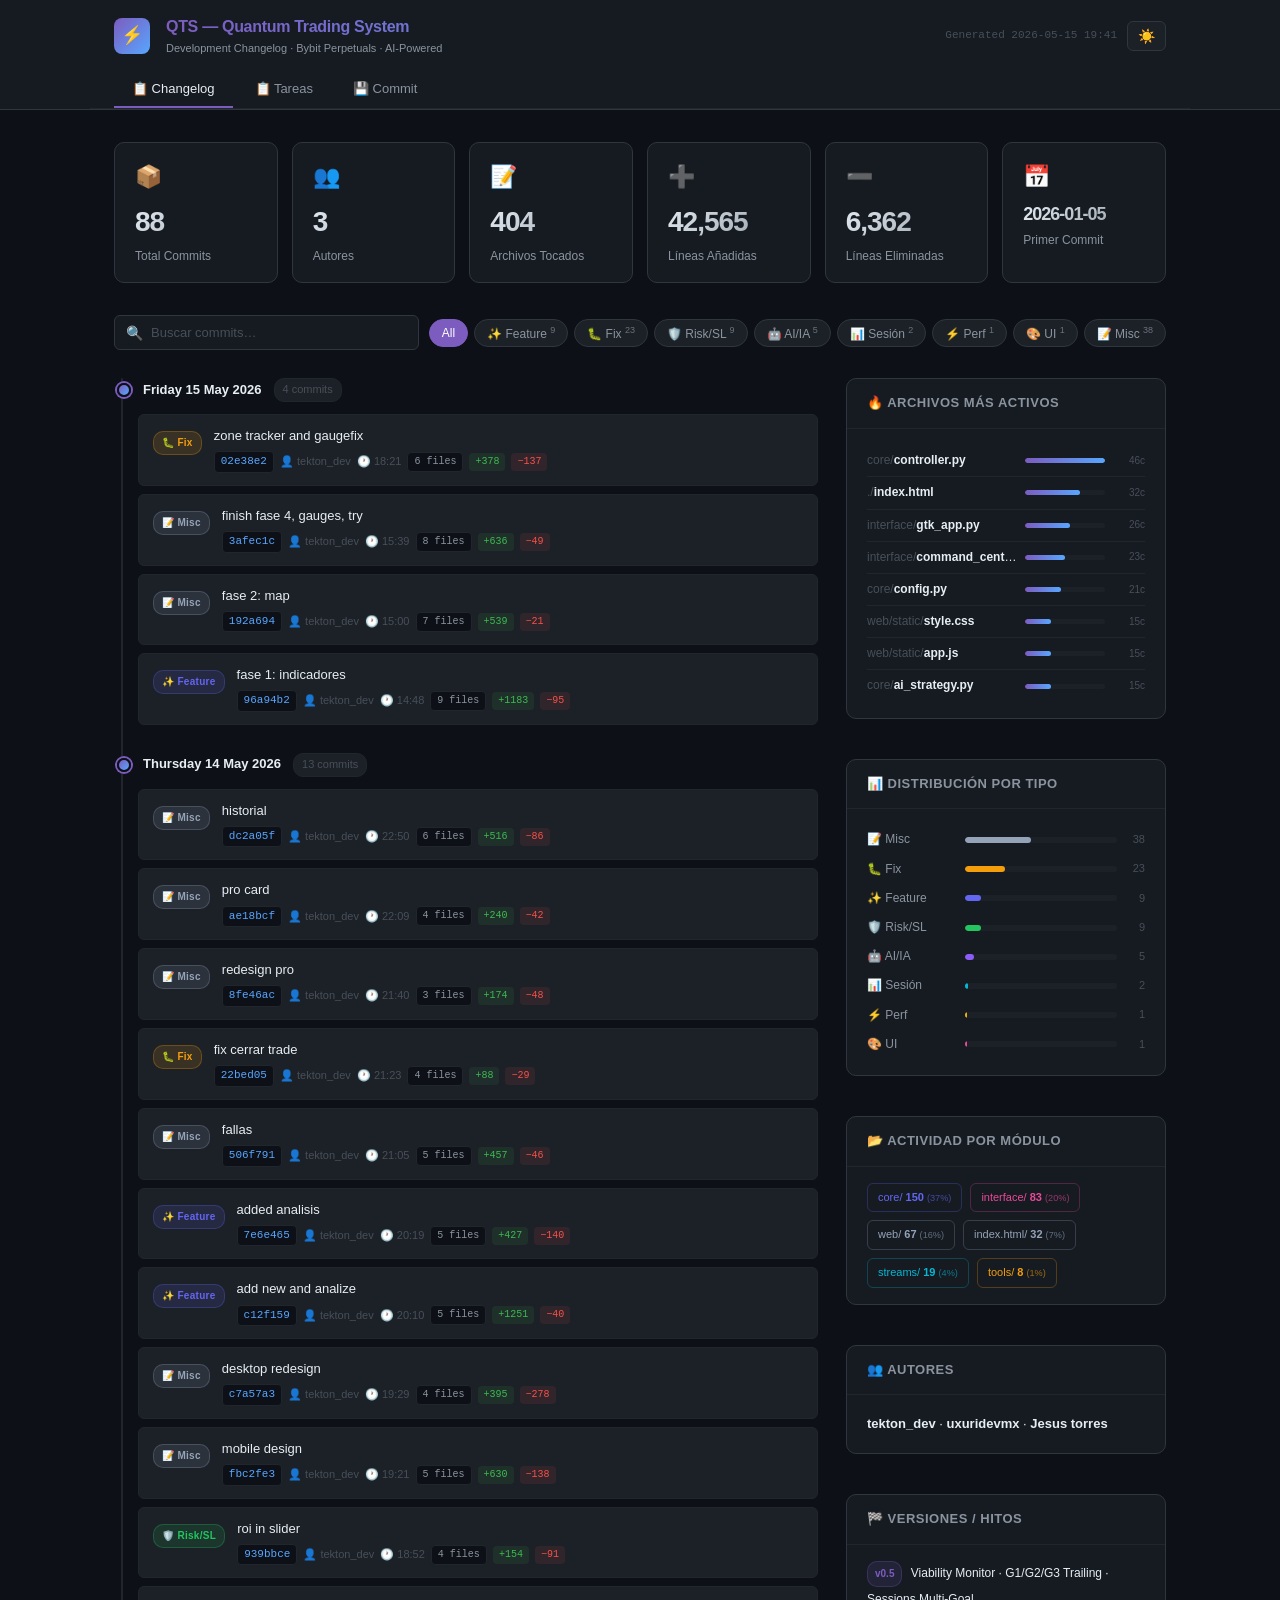
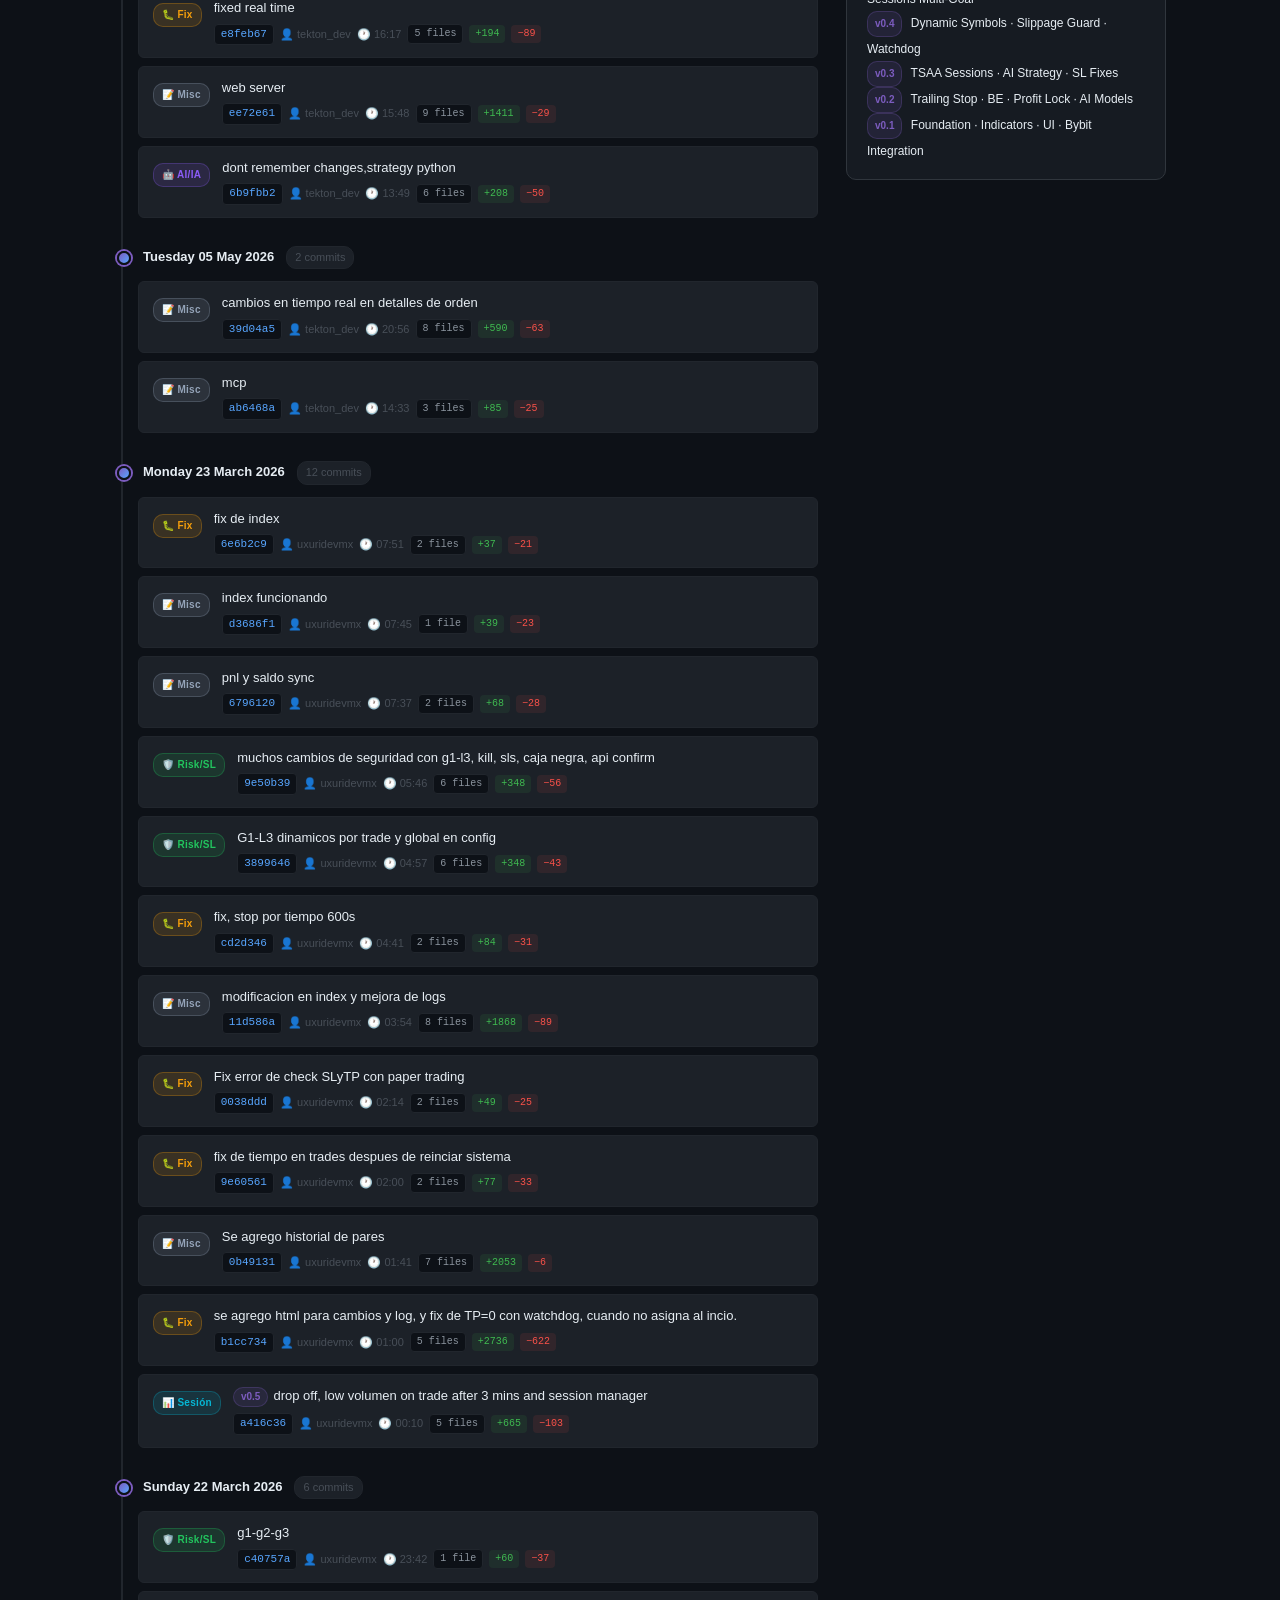
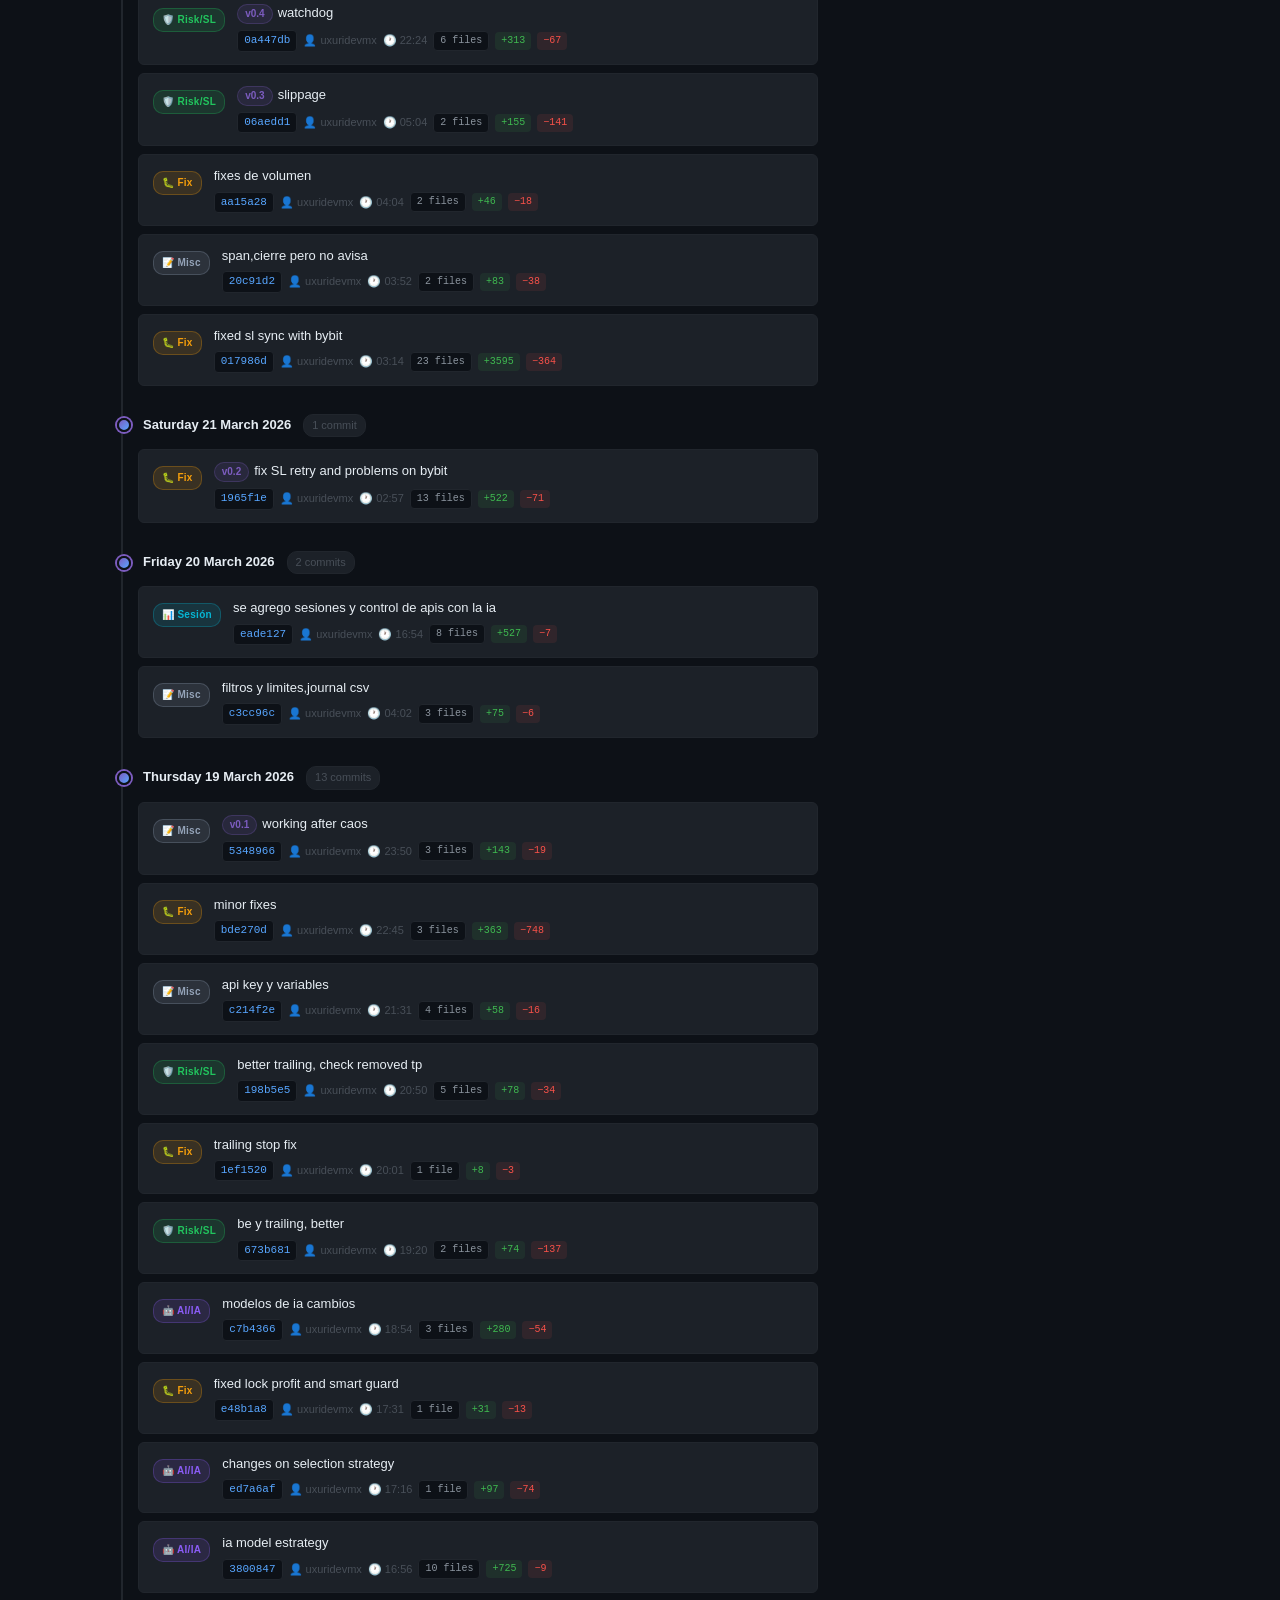
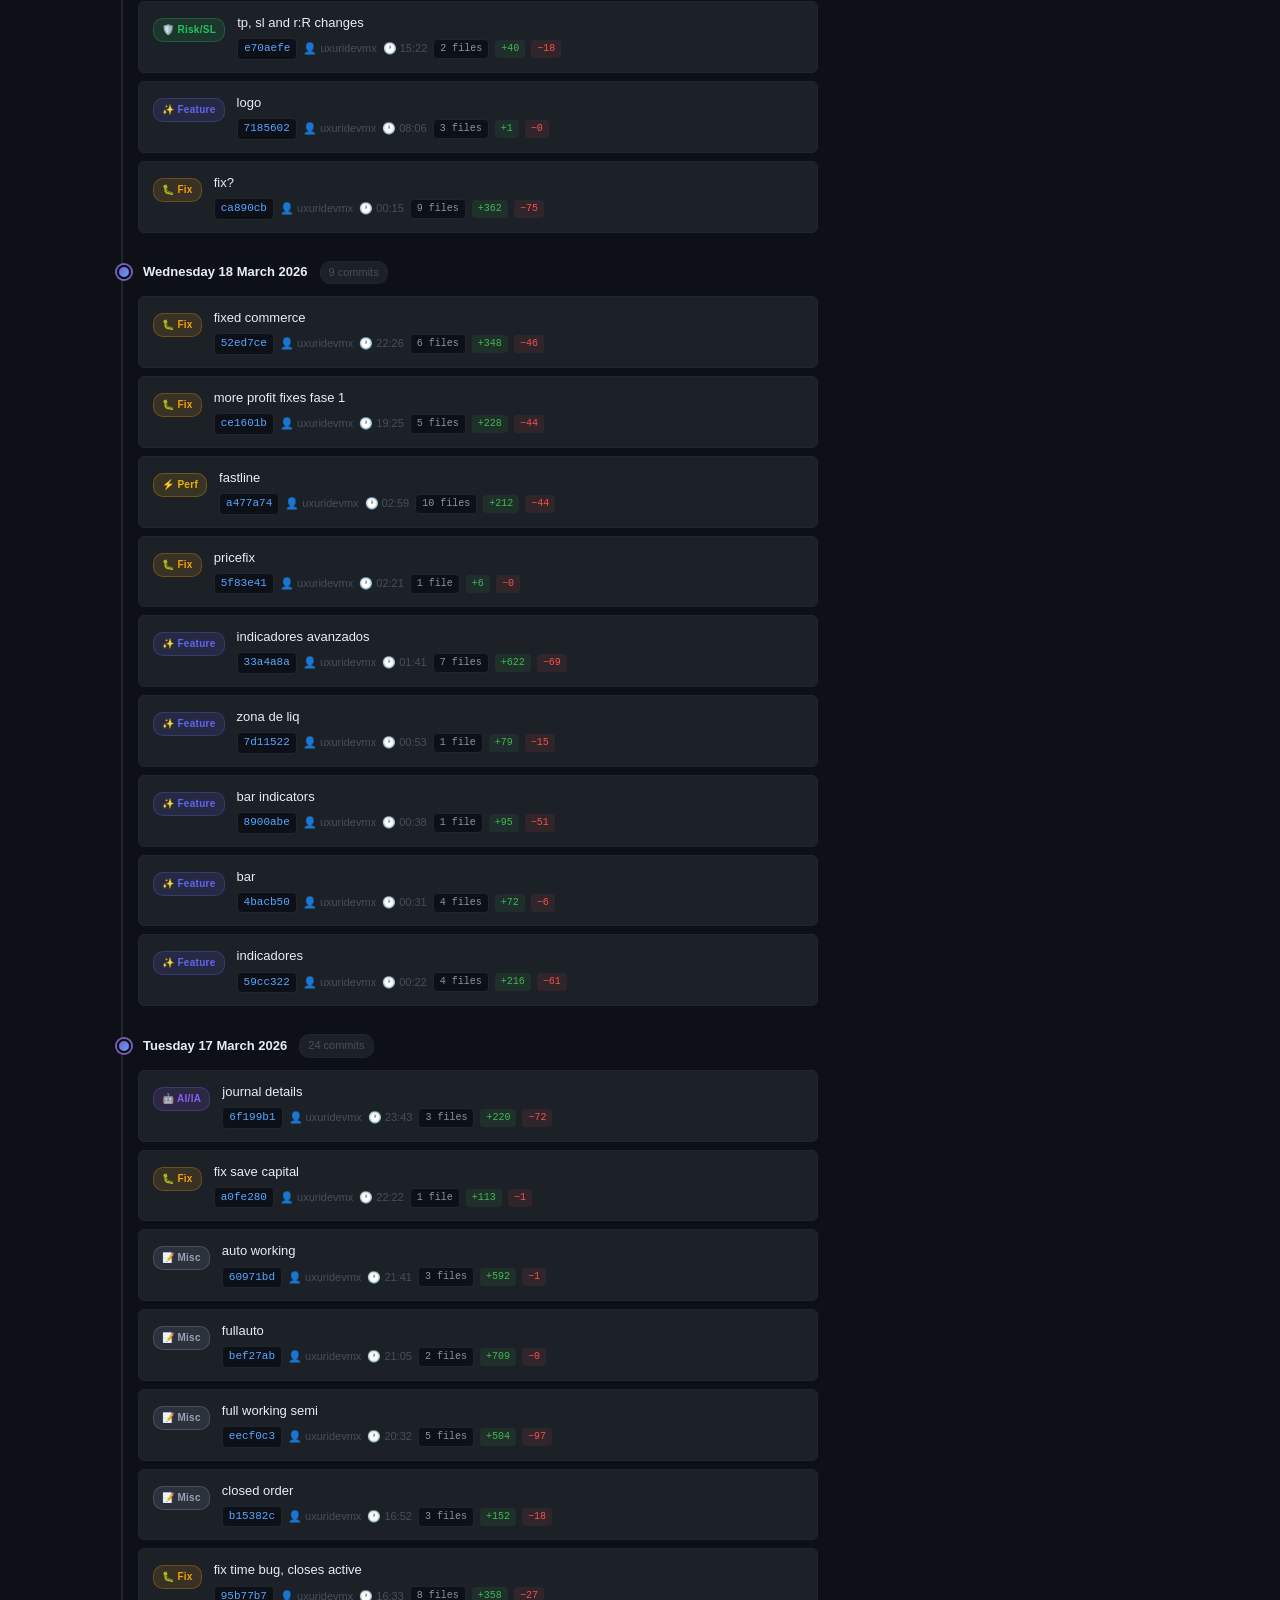
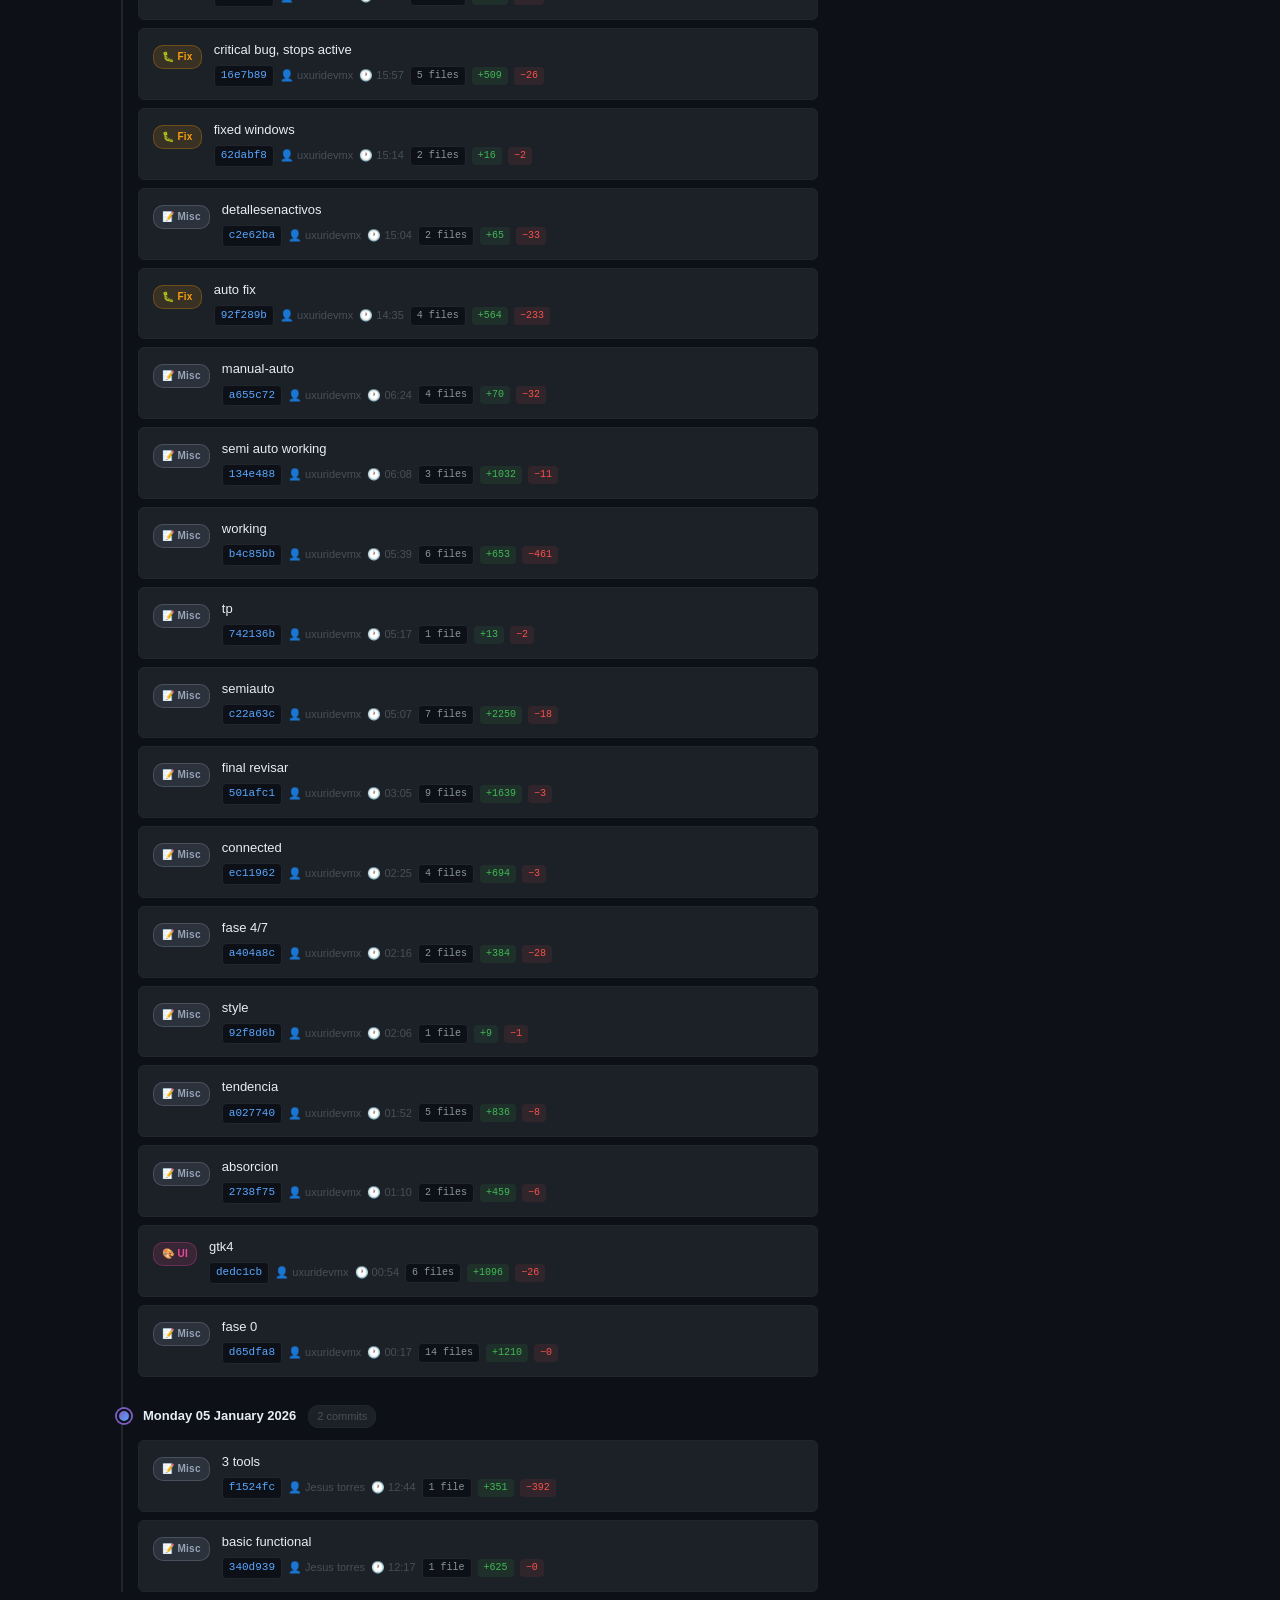
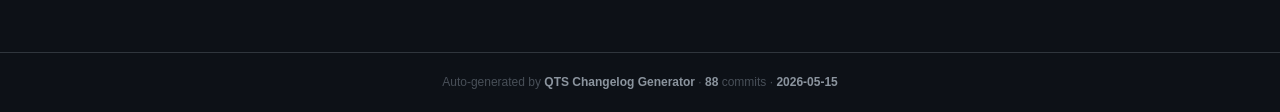
==== index.html @ 27996f6f "vertical" ====
<!DOCTYPE html>
<html lang="es" data-theme="dark">
<head>
<meta charset="UTF-8">
<meta name="viewport" content="width=device-width, initial-scale=1.0">
<title>QTS — Quantum Trading System · Changelog</title>
<style>
/* ─── Reset & Variables ─────────────────────────────────────────────────── */
*, *::before, *::after { box-sizing: border-box; margin: 0; padding: 0; }

:root {
  --bg:         #0d1117;
  --bg-card:    #161b22;
  --bg-card2:   #1c2128;
  --border:     #30363d;
  --border2:    #21262d;
  --text:       #e6edf3;
  --text-sub:   #8b949e;
  --text-muted: #484f58;
  --accent:     #7c5cbf;
  --accent2:    #58a6ff;
  --green:      #3fb950;
  --red:        #f85149;
  --yellow:     #e3b341;
  --radius:     10px;
  --radius-sm:  6px;
  --shadow:     0 2px 12px #0006;
  --trans:      .2s ease;
  font-family: -apple-system, BlinkMacSystemFont, "Segoe UI", Helvetica, Arial, sans-serif;
}

[data-theme="light"] {
  --bg:         #f6f8fa;
  --bg-card:    #ffffff;
  --bg-card2:   #f0f2f5;
  --border:     #d0d7de;
  --border2:    #e8ecf0;
  --text:       #1f2328;
  --text-sub:   #57606a;
  --text-muted: #8c959f;
  --shadow:     0 2px 12px #0001;
}

html { scroll-behavior: smooth; }
body {
  background: var(--bg);
  color: var(--text);
  min-height: 100vh;
  line-height: 1.6;
  transition: background var(--trans), color var(--trans);
}

a { color: var(--accent2); text-decoration: none; }
a:hover { text-decoration: underline; }

/* ─── Header ────────────────────────────────────────────────────────────── */
.site-header {
  background: var(--bg-card);
  border-bottom: 1px solid var(--border);
  position: sticky; top: 0; z-index: 100;
  backdrop-filter: blur(12px);
  -webkit-backdrop-filter: blur(12px);
}
.header-inner {
  max-width: 1100px; margin: 0 auto;
  padding: 14px 24px;
  display: flex; align-items: center; gap: 16px;
}
.logo-mark {
  width: 36px; height: 36px;
  background: linear-gradient(135deg, #7c5cbf, #58a6ff);
  border-radius: 8px;
  display: flex; align-items: center; justify-content: center;
  font-size: 18px; flex-shrink: 0;
}
.logo-text { flex: 1; }
.logo-text h1 {
  font-size: 16px; font-weight: 700; letter-spacing: -.3px;
  background: linear-gradient(90deg, #7c5cbf, #58a6ff);
  -webkit-background-clip: text; -webkit-text-fill-color: transparent;
}
.logo-text p { font-size: 11px; color: var(--text-sub); }

.header-actions { display: flex; align-items: center; gap: 10px; }
.gen-date { font-size: 11px; color: var(--text-muted); font-family: monospace; }

.theme-btn {
  background: var(--bg-card2); border: 1px solid var(--border);
  color: var(--text); border-radius: var(--radius-sm);
  padding: 6px 10px; cursor: pointer; font-size: 14px;
  transition: background var(--trans), border-color var(--trans);
}
.theme-btn:hover { background: var(--bg); border-color: var(--accent); }

/* ─── Top Nav Tabs ────────────────────────────────────────────────────────── */
.top-nav {
  max-width: 1100px; margin: 0 auto;
  padding: 0 24px;
  display: flex; gap: 4px; border-bottom: 1px solid var(--border2);
}
.nav-tab {
  padding: 10px 18px; font-size: 13px; font-weight: 500;
  color: var(--text-sub); border: none; background: none;
  cursor: pointer; border-bottom: 2px solid transparent;
  transition: color var(--trans), border-color var(--trans);
  white-space: nowrap;
}
.nav-tab:hover { color: var(--text); }
.nav-tab.active { color: var(--text); border-bottom-color: var(--accent); }

/* ─── Tab Panels ─────────────────────────────────────────────────────────── */
.tab-panel { display: block; }
.tab-panel.hidden { display: none; }

/* ─── Layout ─────────────────────────────────────────────────────────────── */
.main-layout {
  max-width: 1100px; margin: 0 auto; padding: 32px 24px;
  display: grid; grid-template-columns: 1fr 320px; gap: 28px;
}
@media (max-width: 900px) {
  .main-layout { grid-template-columns: 1fr; }
  .sidebar { order: -1; }
}

/* ─── Stats Bar ──────────────────────────────────────────────────────────── */
.stats-bar {
  grid-column: 1 / -1;
  display: grid; grid-template-columns: repeat(auto-fit, minmax(140px, 1fr));
  gap: 14px; margin-bottom: 4px;
}
.stat-card {
  background: var(--bg-card);
  border: 1px solid var(--border);
  border-radius: var(--radius);
  padding: 16px 20px;
  transition: border-color var(--trans), transform var(--trans);
}
.stat-card:hover { border-color: var(--accent); transform: translateY(-2px); }
.stat-card .stat-icon { font-size: 22px; margin-bottom: 6px; }
.stat-card .stat-value {
  font-size: 28px; font-weight: 700; letter-spacing: -1px;
  background: linear-gradient(135deg, var(--text), var(--text-sub));
  -webkit-background-clip: text; -webkit-text-fill-color: transparent;
}
.stat-card .stat-label { font-size: 12px; color: var(--text-sub); margin-top: 2px; }

/* ─── Section cards ──────────────────────────────────────────────────────── */
.section-card {
  background: var(--bg-card);
  border: 1px solid var(--border);
  border-radius: var(--radius);
  overflow: hidden; margin-bottom: 20px;
}
.section-head {
  padding: 14px 20px;
  border-bottom: 1px solid var(--border2);
  font-size: 13px; font-weight: 600; color: var(--text-sub);
  letter-spacing: .5px; text-transform: uppercase;
  display: flex; align-items: center; gap: 8px;
}
.section-body { padding: 16px 20px; }

/* ─── Filters + Search ───────────────────────────────────────────────────── */
.controls {
  grid-column: 1 / -1;
  display: flex; flex-wrap: wrap; gap: 10px; align-items: center;
}
.search-wrap {
  flex: 1; min-width: 200px;
  position: relative;
}
.search-icon {
  position: absolute; left: 12px; top: 50%; transform: translateY(-50%);
  color: var(--text-muted); pointer-events: none; font-size: 14px;
}
#search {
  width: 100%; padding: 9px 12px 9px 36px;
  background: var(--bg-card); border: 1px solid var(--border);
  color: var(--text); border-radius: var(--radius-sm); font-size: 13px;
  transition: border-color var(--trans);
}
#search:focus {
  outline: none; border-color: var(--accent);
  box-shadow: 0 0 0 3px #7c5cbf22;
}
#search::placeholder { color: var(--text-muted); }

.filter-pills { display: flex; flex-wrap: wrap; gap: 6px; }
.filter-pill {
  padding: 5px 12px; border-radius: 20px; font-size: 12px; font-weight: 500;
  cursor: pointer; border: 1px solid var(--border);
  background: var(--bg-card2); color: var(--text-sub);
  transition: all var(--trans); white-space: nowrap;
}
.filter-pill:hover { border-color: var(--pill-color, var(--accent)); color: var(--text); }
.filter-pill.active {
  background: var(--pill-color, var(--accent));
  border-color: var(--pill-color, var(--accent));
  color: #fff;
}
.filter-pill[data-cat="all"] { --pill-color: var(--accent); }
.filter-pill sup { font-size: 9px; opacity: .7; }

/* ─── Timeline ───────────────────────────────────────────────────────────── */
.timeline {
  position: relative;
  padding-left: 24px;
}
.timeline::before {
  content: ''; position: absolute;
  left: 7px; top: 0; bottom: 0;
  width: 2px; background: var(--border2);
  border-radius: 2px;
}

.day-group { margin-bottom: 28px; }

.day-header {
  display: flex; align-items: center; gap: 12px;
  margin-bottom: 12px;
  position: relative;
}
.day-dot {
  width: 14px; height: 14px; border-radius: 50%;
  background: linear-gradient(135deg, #7c5cbf, #58a6ff);
  border: 2px solid var(--bg);
  box-shadow: 0 0 0 2px var(--accent);
  flex-shrink: 0;
  margin-left: -21px;
}
.day-label { font-size: 13px; font-weight: 600; color: var(--text); }
.day-count {
  font-size: 11px; color: var(--text-muted);
  background: var(--bg-card2); padding: 2px 8px;
  border-radius: 10px; border: 1px solid var(--border2);
}

.day-commits { display: flex; flex-direction: column; gap: 8px; }

/* ─── Commit Card ────────────────────────────────────────────────────────── */
.commit-card {
  background: var(--bg-card2);
  border: 1px solid var(--border2);
  border-radius: var(--radius-sm);
  padding: 12px 14px;
  display: flex; gap: 12px; align-items: flex-start;
  transition: border-color var(--trans), background var(--trans), transform var(--trans);
  cursor: pointer;
}
.commit-card:hover {
  border-color: var(--border);
  background: var(--bg-card);
  transform: translateX(2px);
}
.commit-card.hidden { display: none; }

.commit-left { padding-top: 1px; flex-shrink: 0; }
.cat-pill {
  font-size: 10px; font-weight: 600; letter-spacing: .3px;
  padding: 3px 8px; border-radius: 10px; border: 1px solid;
  white-space: nowrap; display: inline-block;
}

.commit-body { flex: 1; min-width: 0; }
.commit-msg {
  font-size: 13px; color: var(--text); margin-bottom: 6px;
  word-break: break-word; line-height: 1.4;
}
.commit-meta {
  display: flex; flex-wrap: wrap; gap: 6px; align-items: center;
}

.hash-chip {
  font-size: 11px; color: var(--accent2);
  background: var(--bg); padding: 1px 6px;
  border-radius: 4px; border: 1px solid var(--border2);
  font-family: "SFMono-Regular", Consolas, monospace;
}
.meta-author, .meta-time {
  font-size: 11px; color: var(--text-muted);
}

.version-badge, .tag-badge {
  font-size: 10px; font-weight: 700;
  padding: 2px 7px; border-radius: 10px;
  margin-right: 5px; display: inline-block;
}
.version-badge {
  background: #7c5cbf22; color: #7c5cbf;
  border: 1px solid #7c5cbf44;
}
.tag-badge {
  background: #22c55e22; color: #22c55e;
  border: 1px solid #22c55e44;
}

.stat-chip {
  font-size: 10px; font-family: monospace;
  padding: 1px 6px; border-radius: 4px;
}
.stat-chip.files { background: var(--bg); color: var(--text-sub); border: 1px solid var(--border2); }
.stat-chip.ins    { background: #3fb95018; color: #3fb950; }
.stat-chip.del    { background: #f8514918; color: #f85149; }

/* ─── Sidebar ────────────────────────────────────────────────────────────── */
.sidebar { display: flex; flex-direction: column; gap: 20px; }

/* Top Files */
.file-row {
  display: grid; grid-template-columns: 1fr 80px 32px;
  gap: 8px; align-items: center; padding: 6px 0;
  border-bottom: 1px solid var(--border2);
  font-size: 12px;
}
.file-row:last-child { border-bottom: none; }
.file-name { overflow: hidden; text-overflow: ellipsis; white-space: nowrap; }
.file-path { color: var(--text-muted); }
.file-bar-wrap {
  background: var(--bg-card2); border-radius: 3px;
  height: 5px; overflow: hidden;
}
.file-bar {
  height: 100%; background: linear-gradient(90deg, #7c5cbf, #58a6ff);
  border-radius: 3px; transition: width .4s ease;
}
.file-count { color: var(--text-muted); text-align: right; font-size: 10px; }

/* Category bars */
.cat-bar-row {
  display: flex; align-items: center; gap: 8px;
  padding: 5px 0; font-size: 12px;
}
.cat-bar-label { width: 90px; flex-shrink: 0; color: var(--text-sub); }
.cat-bar-track {
  flex: 1; background: var(--bg-card2); border-radius: 3px;
  height: 6px; overflow: hidden;
}
.cat-bar-fill { height: 100%; border-radius: 3px; transition: width .4s ease; }
.cat-bar-count { color: var(--text-muted); font-size: 11px; width: 20px; text-align: right; }

/* Modules */
.modules-grid { display: flex; flex-wrap: wrap; gap: 8px; }
.mod-pill {
  font-size: 11px; padding: 5px 10px; border-radius: 6px;
  border: 1px solid; background: transparent;
}
.mod-pill strong { font-weight: 700; }
.mod-pill small { opacity: .6; }

/* Authors */
.authors-list { font-size: 13px; line-height: 2; }

/* No results */
.no-results {
  text-align: center; padding: 48px 24px;
  color: var(--text-muted); font-size: 14px;
  display: none;
}
.no-results .nr-icon { font-size: 36px; margin-bottom: 10px; }

/* ─── Footer ─────────────────────────────────────────────────────────────── */
footer {
  border-top: 1px solid var(--border);
  padding: 20px 24px;
  text-align: center;
  font-size: 12px; color: var(--text-muted);
}
footer strong { color: var(--text-sub); }

/* ─── Scroll to top ──────────────────────────────────────────────────────── */
.scroll-top {
  position: fixed; bottom: 24px; right: 24px;
  background: var(--accent); color: #fff;
  border: none; border-radius: 50%; width: 40px; height: 40px;
  font-size: 18px; cursor: pointer;
  box-shadow: 0 4px 12px #7c5cbf55;
  opacity: 0; pointer-events: none; transition: opacity var(--trans);
  display: flex; align-items: center; justify-content: center;
}
.scroll-top.visible { opacity: 1; pointer-events: all; }

/* ─── Modal ──────────────────────────────────────────────────────────────── */
.modal-overlay {
  position: fixed; inset: 0; z-index: 1000;
  background: rgba(0,0,0,0.7);
  display: flex; align-items: center; justify-content: center;
  padding: 24px;
  backdrop-filter: blur(4px);
}
.modal-overlay.hidden { display: none; }
.modal-box {
  background: var(--bg-card);
  border: 1px solid var(--border);
  border-radius: var(--radius);
  max-width: 680px; width: 100%;
  max-height: 85vh; overflow-y: auto;
  box-shadow: 0 20px 60px #0009;
  animation: modalIn .18s ease;
}
@keyframes modalIn {
  from { opacity: 0; transform: scale(.96) translateY(8px); }
  to   { opacity: 1; transform: scale(1)  translateY(0); }
}
.modal-header {
  display: flex; align-items: center; justify-content: space-between;
  padding: 16px 20px; border-bottom: 1px solid var(--border2);
}
.modal-close {
  background: none; border: none; color: var(--text-muted);
  font-size: 18px; cursor: pointer; padding: 4px 8px;
  border-radius: var(--radius-sm);
  transition: color var(--trans), background var(--trans);
}
.modal-close:hover { color: var(--text); background: var(--bg-card2); }
.modal-box h2 {
  font-size: 15px; font-weight: 600; padding: 16px 20px 8px;
  line-height: 1.4; color: var(--text);
}
.modal-meta {
  padding: 0 20px 12px;
  display: flex; flex-wrap: wrap; gap: 10px;
  font-size: 12px; color: var(--text-sub);
  border-bottom: 1px solid var(--border2);
}
.modal-meta code {
  font-family: "SFMono-Regular", Consolas, monospace;
  background: var(--bg-card2); padding: 1px 6px;
  border-radius: 4px; border: 1px solid var(--border2);
  color: var(--accent2); font-size: 11px;
}
.modal-section {
  padding: 14px 20px;
  border-bottom: 1px solid var(--border2);
}
.modal-section:last-child { border-bottom: none; }
.modal-section h4 {
  font-size: 11px; font-weight: 600; color: var(--text-muted);
  text-transform: uppercase; letter-spacing: .5px; margin-bottom: 10px;
}
.modal-body-pre {
  font-size: 13px; color: var(--text-sub);
  white-space: pre-wrap; word-break: break-word; line-height: 1.6;
}
.modal-notes-area {
  width: 100%; background: var(--bg-card2);
  border: 1px solid var(--border); border-radius: var(--radius-sm);
  color: var(--text); padding: 10px 12px; font-size: 13px;
  resize: vertical; min-height: 80px; line-height: 1.5;
  margin-bottom: 8px;
}
.modal-notes-area:focus { outline: none; border-color: var(--accent); }
.btn-save-notes {
  font-size: 12px; padding: 6px 14px;
  background: var(--accent); color: #fff; border: none;
  border-radius: var(--radius-sm); cursor: pointer;
  transition: opacity var(--trans);
}
.btn-save-notes:hover { opacity: .85; }

/* ─── File change rows (modal) ───────────────────────────────────────────── */
.file-change-row {
  display: flex; align-items: center; gap: 10px;
  padding: 5px 0; font-size: 12px;
  border-bottom: 1px solid var(--border2);
}
.file-change-row:last-child { border-bottom: none; }
.file-change-name {
  flex: 1; font-family: "SFMono-Regular", Consolas, monospace;
  color: var(--text-sub); overflow: hidden; text-overflow: ellipsis; white-space: nowrap;
}
.file-change-ins { color: var(--green); font-family: monospace; font-size: 11px; white-space: nowrap; }
.file-change-del { color: var(--red);   font-family: monospace; font-size: 11px; white-space: nowrap; }

/* ─── Tasks Panel ────────────────────────────────────────────────────────── */
#panel-tasks {
  max-width: 1100px; margin: 0 auto; padding: 32px 24px;
}
.tasks-header {
  margin-bottom: 24px;
}
.tasks-header h2 {
  font-size: 20px; font-weight: 700; margin-bottom: 14px;
}
.task-add-row {
  display: flex; gap: 8px; flex-wrap: wrap;
}
.task-add-row select, .task-add-row input {
  background: var(--bg-card); border: 1px solid var(--border);
  color: var(--text); border-radius: var(--radius-sm);
  padding: 8px 12px; font-size: 13px;
  transition: border-color var(--trans);
}
.task-add-row select { min-width: 130px; }
.task-add-row input { flex: 1; min-width: 200px; }
.task-add-row select:focus, .task-add-row input:focus {
  outline: none; border-color: var(--accent);
}
.task-add-row button {
  background: var(--accent); color: #fff; border: none;
  border-radius: var(--radius-sm); padding: 8px 18px;
  font-size: 13px; cursor: pointer; font-weight: 600;
  transition: opacity var(--trans);
}
.task-add-row button:hover { opacity: .85; }

.tasks-group { margin-bottom: 28px; }
.tasks-group-title {
  font-size: 11px; font-weight: 700; text-transform: uppercase;
  letter-spacing: .6px; color: var(--text-muted); margin-bottom: 10px;
  padding-bottom: 6px; border-bottom: 1px solid var(--border2);
}

.task-item {
  background: var(--bg-card);
  border: 1px solid var(--border);
  border-left: 3px solid var(--border);
  border-radius: var(--radius-sm);
  padding: 10px 14px;
  display: flex; align-items: flex-start; gap: 10px;
  margin-bottom: 8px;
  transition: border-color var(--trans);
}
.task-item:hover { border-color: var(--border); }
.task-done { opacity: .5; }
.task-done .task-text { text-decoration: line-through; }

.type-task      { border-left-color: #3b82f6; }
.type-objective { border-left-color: #f59e0b; }
.type-note      { border-left-color: #8b5cf6; }
.type-bug       { border-left-color: #f85149; }

.task-check {
  margin-top: 2px; flex-shrink: 0;
  width: 16px; height: 16px; cursor: pointer; accent-color: var(--accent);
}
.task-text { flex: 1; font-size: 13px; line-height: 1.5; }
.task-meta { font-size: 10px; color: var(--text-muted); margin-top: 3px; }
.task-del {
  background: none; border: none; color: var(--text-muted);
  font-size: 14px; cursor: pointer; padding: 2px 4px;
  border-radius: 4px; line-height: 1;
  transition: color var(--trans), background var(--trans);
}
.task-del:hover { color: var(--red); background: #f8514918; }

/* ─── Commit Panel ───────────────────────────────────────────────────────── */
#panel-commit {
  max-width: 800px; margin: 0 auto; padding: 32px 24px;
}
.commit-panel h2 {
  font-size: 20px; font-weight: 700; margin-bottom: 20px;
}
.server-status {
  display: inline-flex; align-items: center; gap: 6px;
  font-size: 12px; padding: 4px 12px;
  border-radius: 20px; margin-bottom: 20px;
  border: 1px solid;
}
.server-status.ok    { color: var(--green); border-color: #3fb95033; background: #3fb95011; }
.server-status.error { color: var(--red);   border-color: #f8514933; background: #f8514911; }
.server-status.checking { color: var(--yellow); border-color: #e3b34133; background: #e3b34111; }

#commit-form input, #commit-form textarea {
  width: 100%; background: var(--bg-card);
  border: 1px solid var(--border); color: var(--text);
  border-radius: var(--radius-sm); padding: 10px 14px;
  font-size: 13px; margin-bottom: 12px;
  transition: border-color var(--trans);
  font-family: inherit;
}
#commit-form input:focus, #commit-form textarea:focus {
  outline: none; border-color: var(--accent);
  box-shadow: 0 0 0 3px #7c5cbf22;
}
#commit-form textarea { resize: vertical; line-height: 1.5; }

.staged-file {
  display: flex; align-items: center; gap: 8px;
  padding: 6px 0; font-size: 12px;
  border-bottom: 1px solid var(--border2);
  font-family: "SFMono-Regular", Consolas, monospace;
  color: var(--text-sub);
}
.staged-file:last-child { border-bottom: none; }
.staged-file-status {
  font-size: 10px; font-weight: 700; padding: 1px 5px;
  border-radius: 3px; text-transform: uppercase;
}
.staged-M { color: #e3b341; background: #e3b34120; }
.staged-A { color: var(--green); background: #3fb95020; }
.staged-D { color: var(--red); background: #f8514920; }
.staged-R { color: var(--accent2); background: #58a6ff20; }

#staged-files-list {
  background: var(--bg-card2); border: 1px solid var(--border);
  border-radius: var(--radius-sm); padding: 10px 14px;
  margin-bottom: 14px; min-height: 48px;
}
.staged-empty { font-size: 13px; color: var(--text-muted); text-align: center; padding: 8px 0; }

.commit-actions {
  display: flex; gap: 10px; margin-bottom: 12px;
}
.btn-primary {
  background: var(--accent); color: #fff; border: none;
  border-radius: var(--radius-sm); padding: 9px 20px;
  font-size: 13px; font-weight: 600; cursor: pointer;
  transition: opacity var(--trans);
}
.btn-primary:hover { opacity: .85; }
.btn-primary:disabled { opacity: .4; cursor: not-allowed; }
.btn-secondary {
  background: var(--bg-card); color: var(--text); border: 1px solid var(--border);
  border-radius: var(--radius-sm); padding: 9px 16px;
  font-size: 13px; cursor: pointer;
  transition: border-color var(--trans);
}
.btn-secondary:hover { border-color: var(--accent); }

#commit-result {
  font-size: 13px; padding: 10px 14px;
  border-radius: var(--radius-sm); margin-top: 8px;
}
#commit-result.ok    { background: #3fb95018; color: var(--green); border: 1px solid #3fb95033; }
#commit-result.error { background: #f8514918; color: var(--red);   border: 1px solid #f8514933; }

#no-server-msg {
  background: var(--bg-card); border: 1px solid var(--border);
  border-radius: var(--radius); padding: 24px; text-align: center;
}
#no-server-msg p { color: var(--text-sub); margin-bottom: 12px; font-size: 14px; }
#no-server-msg code {
  display: block; background: var(--bg-card2); border: 1px solid var(--border);
  border-radius: var(--radius-sm); padding: 10px 16px;
  font-family: "SFMono-Regular", Consolas, monospace;
  color: var(--accent2); font-size: 13px;
}
</style>
</head>
<body>

<!-- HEADER -->
<header class="site-header">
  <div class="header-inner">
    <div class="logo-mark">⚡</div>
    <div class="logo-text">
      <h1>QTS — Quantum Trading System</h1>
      <p>Development Changelog · Bybit Perpetuals · AI-Powered</p>
    </div>
    <div class="header-actions">
      <span class="gen-date">Generated 2026-05-15 19:41</span>
      <button class="theme-btn" id="themeBtn" title="Toggle theme">🌙</button>
    </div>
  </div>
  <nav class="top-nav">
    <button class="nav-tab active" data-panel="changelog" onclick="switchTab(this)">📋 Changelog</button>
    <button class="nav-tab" data-panel="tasks" onclick="switchTab(this)">📋 Tareas</button>
    <button class="nav-tab" data-panel="commit" onclick="switchTab(this)">💾 Commit</button>
  </nav>
</header>

<!-- CHANGELOG PANEL -->
<div id="panel-changelog" class="tab-panel">
<div class="main-layout">

  <!-- STATS BAR -->
  <div class="stats-bar">
    <div class="stat-card">
      <div class="stat-icon">📦</div>
      <div class="stat-value">88</div>
      <div class="stat-label">Total Commits</div>
    </div>
    <div class="stat-card">
      <div class="stat-icon">👥</div>
      <div class="stat-value">3</div>
      <div class="stat-label">Autores</div>
    </div>
    <div class="stat-card">
      <div class="stat-icon">📝</div>
      <div class="stat-value">404</div>
      <div class="stat-label">Archivos Tocados</div>
    </div>
    <div class="stat-card">
      <div class="stat-icon">➕</div>
      <div class="stat-value" style="color:var(--green)">42,565</div>
      <div class="stat-label">Líneas Añadidas</div>
    </div>
    <div class="stat-card">
      <div class="stat-icon">➖</div>
      <div class="stat-value" style="color:var(--red)">6,362</div>
      <div class="stat-label">Líneas Eliminadas</div>
    </div>
    <div class="stat-card">
      <div class="stat-icon">📅</div>
      <div class="stat-value" style="font-size:18px">2026-01-05</div>
      <div class="stat-label">Primer Commit</div>
    </div>
  </div>

  <!-- CONTROLS -->
  <div class="controls" style="grid-column:1/-1">
    <div class="search-wrap">
      <span class="search-icon">🔍</span>
      <input type="text" id="search" placeholder="Buscar commits…" autocomplete="off">
    </div>
    <div class="filter-pills" id="filterPills">
      <button class="filter-pill active" data-cat="all">All</button><button class="filter-pill" data-cat="feat" style="--pill-color:#6366f1">✨ Feature <sup>9</sup></button><button class="filter-pill" data-cat="fix" style="--pill-color:#f59e0b">🐛 Fix <sup>23</sup></button><button class="filter-pill" data-cat="risk" style="--pill-color:#22c55e">🛡️ Risk/SL <sup>9</sup></button><button class="filter-pill" data-cat="ai" style="--pill-color:#8b5cf6">🤖 AI/IA <sup>5</sup></button><button class="filter-pill" data-cat="session" style="--pill-color:#06b6d4">📊 Sesión <sup>2</sup></button><button class="filter-pill" data-cat="perf" style="--pill-color:#eab308">⚡ Perf <sup>1</sup></button><button class="filter-pill" data-cat="ui" style="--pill-color:#ec4899">🎨 UI <sup>1</sup></button><button class="filter-pill" data-cat="other" style="--pill-color:#94a3b8">📝 Misc <sup>38</sup></button>
    </div>
  </div>

  <!-- TIMELINE -->
  <main>
    <div class="timeline" id="timeline">

  <div class="day-group">
    <div class="day-header">
      <div class="day-dot"></div>
      <span class="day-label">Friday 15 May 2026</span>
      <span class="day-count">4 commits</span>
    </div>
    <div class="day-commits">

    <div class="commit-card" data-cat="fix" data-msg="zone tracker and gaugefix" data-hash="02e38e2cb28eb8a700e72d5473188e5df9e5c780" onclick="showCommitDetail(this)">
      <div class="commit-left">
        <span class="cat-pill" style="background:#f59e0b22;color:#f59e0b;border-color:#f59e0b44"
              title="Fix">🐛 Fix</span>
      </div>
      <div class="commit-body">
        <div class="commit-msg">zone tracker and gaugefix</div>
        <div class="commit-meta">
          <code class="hash-chip">02e38e2</code>
          <span class="meta-author">👤 tekton_dev</span>
          <span class="meta-time">🕐 18:21</span>
          <span class="stat-chip files">6 files</span><span class="stat-chip ins">+378</span><span class="stat-chip del">−137</span>
        </div>
      </div>
    </div>

    <div class="commit-card" data-cat="other" data-msg="finish fase 4, gauges, try" data-hash="3afec1c1e1c7b29eb3dbd7d2f021ab13a56aad44" onclick="showCommitDetail(this)">
      <div class="commit-left">
        <span class="cat-pill" style="background:#94a3b822;color:#94a3b8;border-color:#94a3b844"
              title="Misc">📝 Misc</span>
      </div>
      <div class="commit-body">
        <div class="commit-msg">finish fase 4, gauges, try</div>
        <div class="commit-meta">
          <code class="hash-chip">3afec1c</code>
          <span class="meta-author">👤 tekton_dev</span>
          <span class="meta-time">🕐 15:39</span>
          <span class="stat-chip files">8 files</span><span class="stat-chip ins">+636</span><span class="stat-chip del">−49</span>
        </div>
      </div>
    </div>

    <div class="commit-card" data-cat="other" data-msg="fase 2: map" data-hash="192a6942db8c81083832fad5f15133a964890fab" onclick="showCommitDetail(this)">
      <div class="commit-left">
        <span class="cat-pill" style="background:#94a3b822;color:#94a3b8;border-color:#94a3b844"
              title="Misc">📝 Misc</span>
      </div>
      <div class="commit-body">
        <div class="commit-msg">fase 2: map</div>
        <div class="commit-meta">
          <code class="hash-chip">192a694</code>
          <span class="meta-author">👤 tekton_dev</span>
          <span class="meta-time">🕐 15:00</span>
          <span class="stat-chip files">7 files</span><span class="stat-chip ins">+539</span><span class="stat-chip del">−21</span>
        </div>
      </div>
    </div>

    <div class="commit-card" data-cat="feat" data-msg="fase 1: indicadores" data-hash="96a94b2995dc5f9c449efd1b35f55dffbc598a42" onclick="showCommitDetail(this)">
      <div class="commit-left">
        <span class="cat-pill" style="background:#6366f122;color:#6366f1;border-color:#6366f144"
              title="Feature">✨ Feature</span>
      </div>
      <div class="commit-body">
        <div class="commit-msg">fase 1: indicadores</div>
        <div class="commit-meta">
          <code class="hash-chip">96a94b2</code>
          <span class="meta-author">👤 tekton_dev</span>
          <span class="meta-time">🕐 14:48</span>
          <span class="stat-chip files">9 files</span><span class="stat-chip ins">+1183</span><span class="stat-chip del">−95</span>
        </div>
      </div>
    </div>
    </div>
  </div>

  <div class="day-group">
    <div class="day-header">
      <div class="day-dot"></div>
      <span class="day-label">Thursday 14 May 2026</span>
      <span class="day-count">13 commits</span>
    </div>
    <div class="day-commits">

    <div class="commit-card" data-cat="other" data-msg="historial" data-hash="dc2a05f260874e25ae498af777252b4d02e3a7c5" onclick="showCommitDetail(this)">
      <div class="commit-left">
        <span class="cat-pill" style="background:#94a3b822;color:#94a3b8;border-color:#94a3b844"
              title="Misc">📝 Misc</span>
      </div>
      <div class="commit-body">
        <div class="commit-msg">historial</div>
        <div class="commit-meta">
          <code class="hash-chip">dc2a05f</code>
          <span class="meta-author">👤 tekton_dev</span>
          <span class="meta-time">🕐 22:50</span>
          <span class="stat-chip files">6 files</span><span class="stat-chip ins">+516</span><span class="stat-chip del">−86</span>
        </div>
      </div>
    </div>

    <div class="commit-card" data-cat="other" data-msg="pro card" data-hash="ae18bcfcf1b20bf76787e8102ff1d20946c911ec" onclick="showCommitDetail(this)">
      <div class="commit-left">
        <span class="cat-pill" style="background:#94a3b822;color:#94a3b8;border-color:#94a3b844"
              title="Misc">📝 Misc</span>
      </div>
      <div class="commit-body">
        <div class="commit-msg">pro card</div>
        <div class="commit-meta">
          <code class="hash-chip">ae18bcf</code>
          <span class="meta-author">👤 tekton_dev</span>
          <span class="meta-time">🕐 22:09</span>
          <span class="stat-chip files">4 files</span><span class="stat-chip ins">+240</span><span class="stat-chip del">−42</span>
        </div>
      </div>
    </div>

    <div class="commit-card" data-cat="other" data-msg="redesign pro" data-hash="8fe46acc250346982a79167520d6ea998d0adf5a" onclick="showCommitDetail(this)">
      <div class="commit-left">
        <span class="cat-pill" style="background:#94a3b822;color:#94a3b8;border-color:#94a3b844"
              title="Misc">📝 Misc</span>
      </div>
      <div class="commit-body">
        <div class="commit-msg">redesign pro</div>
        <div class="commit-meta">
          <code class="hash-chip">8fe46ac</code>
          <span class="meta-author">👤 tekton_dev</span>
          <span class="meta-time">🕐 21:40</span>
          <span class="stat-chip files">3 files</span><span class="stat-chip ins">+174</span><span class="stat-chip del">−48</span>
        </div>
      </div>
    </div>

    <div class="commit-card" data-cat="fix" data-msg="fix cerrar  trade" data-hash="22bed05c07cb60095cfd52c1ae8187b366362f3d" onclick="showCommitDetail(this)">
      <div class="commit-left">
        <span class="cat-pill" style="background:#f59e0b22;color:#f59e0b;border-color:#f59e0b44"
              title="Fix">🐛 Fix</span>
      </div>
      <div class="commit-body">
        <div class="commit-msg">fix cerrar  trade</div>
        <div class="commit-meta">
          <code class="hash-chip">22bed05</code>
          <span class="meta-author">👤 tekton_dev</span>
          <span class="meta-time">🕐 21:23</span>
          <span class="stat-chip files">4 files</span><span class="stat-chip ins">+88</span><span class="stat-chip del">−29</span>
        </div>
      </div>
    </div>

    <div class="commit-card" data-cat="other" data-msg="fallas" data-hash="506f791b02dd34cab8f42a62ead2b1a19358cab2" onclick="showCommitDetail(this)">
      <div class="commit-left">
        <span class="cat-pill" style="background:#94a3b822;color:#94a3b8;border-color:#94a3b844"
              title="Misc">📝 Misc</span>
      </div>
      <div class="commit-body">
        <div class="commit-msg">fallas</div>
        <div class="commit-meta">
          <code class="hash-chip">506f791</code>
          <span class="meta-author">👤 tekton_dev</span>
          <span class="meta-time">🕐 21:05</span>
          <span class="stat-chip files">5 files</span><span class="stat-chip ins">+457</span><span class="stat-chip del">−46</span>
        </div>
      </div>
    </div>

    <div class="commit-card" data-cat="feat" data-msg="added analisis" data-hash="7e6e465262158d014c3f806a359ced1be52ee754" onclick="showCommitDetail(this)">
      <div class="commit-left">
        <span class="cat-pill" style="background:#6366f122;color:#6366f1;border-color:#6366f144"
              title="Feature">✨ Feature</span>
      </div>
      <div class="commit-body">
        <div class="commit-msg">added analisis</div>
        <div class="commit-meta">
          <code class="hash-chip">7e6e465</code>
          <span class="meta-author">👤 tekton_dev</span>
          <span class="meta-time">🕐 20:19</span>
          <span class="stat-chip files">5 files</span><span class="stat-chip ins">+427</span><span class="stat-chip del">−140</span>
        </div>
      </div>
    </div>

    <div class="commit-card" data-cat="feat" data-msg="add new and analize" data-hash="c12f1593309020cadd38784c67f6e37c3f9285d9" onclick="showCommitDetail(this)">
      <div class="commit-left">
        <span class="cat-pill" style="background:#6366f122;color:#6366f1;border-color:#6366f144"
              title="Feature">✨ Feature</span>
      </div>
      <div class="commit-body">
        <div class="commit-msg">add new and analize</div>
        <div class="commit-meta">
          <code class="hash-chip">c12f159</code>
          <span class="meta-author">👤 tekton_dev</span>
          <span class="meta-time">🕐 20:10</span>
          <span class="stat-chip files">5 files</span><span class="stat-chip ins">+1251</span><span class="stat-chip del">−40</span>
        </div>
      </div>
    </div>

    <div class="commit-card" data-cat="other" data-msg="desktop redesign" data-hash="c7a57a3cac74cf0dfbbcd84ea63d9393e1c7ff68" onclick="showCommitDetail(this)">
      <div class="commit-left">
        <span class="cat-pill" style="background:#94a3b822;color:#94a3b8;border-color:#94a3b844"
              title="Misc">📝 Misc</span>
      </div>
      <div class="commit-body">
        <div class="commit-msg">desktop redesign</div>
        <div class="commit-meta">
          <code class="hash-chip">c7a57a3</code>
          <span class="meta-author">👤 tekton_dev</span>
          <span class="meta-time">🕐 19:29</span>
          <span class="stat-chip files">4 files</span><span class="stat-chip ins">+395</span><span class="stat-chip del">−278</span>
        </div>
      </div>
    </div>

    <div class="commit-card" data-cat="other" data-msg="mobile design" data-hash="fbc2fe39bd45ccf81505aa150ae930432efcbaf3" onclick="showCommitDetail(this)">
      <div class="commit-left">
        <span class="cat-pill" style="background:#94a3b822;color:#94a3b8;border-color:#94a3b844"
              title="Misc">📝 Misc</span>
      </div>
      <div class="commit-body">
        <div class="commit-msg">mobile design</div>
        <div class="commit-meta">
          <code class="hash-chip">fbc2fe3</code>
          <span class="meta-author">👤 tekton_dev</span>
          <span class="meta-time">🕐 19:21</span>
          <span class="stat-chip files">5 files</span><span class="stat-chip ins">+630</span><span class="stat-chip del">−138</span>
        </div>
      </div>
    </div>

    <div class="commit-card" data-cat="risk" data-msg="roi in slider" data-hash="939bbceccdd375190a9fe1c79052986e1986e2e3" onclick="showCommitDetail(this)">
      <div class="commit-left">
        <span class="cat-pill" style="background:#22c55e22;color:#22c55e;border-color:#22c55e44"
              title="Risk/SL">🛡️ Risk/SL</span>
      </div>
      <div class="commit-body">
        <div class="commit-msg">roi in slider</div>
        <div class="commit-meta">
          <code class="hash-chip">939bbce</code>
          <span class="meta-author">👤 tekton_dev</span>
          <span class="meta-time">🕐 18:52</span>
          <span class="stat-chip files">4 files</span><span class="stat-chip ins">+154</span><span class="stat-chip del">−91</span>
        </div>
      </div>
    </div>

    <div class="commit-card" data-cat="fix" data-msg="fixed real time" data-hash="e8feb6785d5a360caa6f4403fd22a2b0a2d3d2c4" onclick="showCommitDetail(this)">
      <div class="commit-left">
        <span class="cat-pill" style="background:#f59e0b22;color:#f59e0b;border-color:#f59e0b44"
              title="Fix">🐛 Fix</span>
      </div>
      <div class="commit-body">
        <div class="commit-msg">fixed real time</div>
        <div class="commit-meta">
          <code class="hash-chip">e8feb67</code>
          <span class="meta-author">👤 tekton_dev</span>
          <span class="meta-time">🕐 16:17</span>
          <span class="stat-chip files">5 files</span><span class="stat-chip ins">+194</span><span class="stat-chip del">−89</span>
        </div>
      </div>
    </div>

    <div class="commit-card" data-cat="other" data-msg="web server" data-hash="ee72e614749e801a828198121430fa57b2de1316" onclick="showCommitDetail(this)">
      <div class="commit-left">
        <span class="cat-pill" style="background:#94a3b822;color:#94a3b8;border-color:#94a3b844"
              title="Misc">📝 Misc</span>
      </div>
      <div class="commit-body">
        <div class="commit-msg">web server</div>
        <div class="commit-meta">
          <code class="hash-chip">ee72e61</code>
          <span class="meta-author">👤 tekton_dev</span>
          <span class="meta-time">🕐 15:48</span>
          <span class="stat-chip files">9 files</span><span class="stat-chip ins">+1411</span><span class="stat-chip del">−29</span>
        </div>
      </div>
    </div>

    <div class="commit-card" data-cat="ai" data-msg="dont remember changes,strategy python" data-hash="6b9fbb2a9c19deb998d0f93e43e0a90b6d78abd5" onclick="showCommitDetail(this)">
      <div class="commit-left">
        <span class="cat-pill" style="background:#8b5cf622;color:#8b5cf6;border-color:#8b5cf644"
              title="AI/IA">🤖 AI/IA</span>
      </div>
      <div class="commit-body">
        <div class="commit-msg">dont remember changes,strategy python</div>
        <div class="commit-meta">
          <code class="hash-chip">6b9fbb2</code>
          <span class="meta-author">👤 tekton_dev</span>
          <span class="meta-time">🕐 13:49</span>
          <span class="stat-chip files">6 files</span><span class="stat-chip ins">+208</span><span class="stat-chip del">−50</span>
        </div>
      </div>
    </div>
    </div>
  </div>

  <div class="day-group">
    <div class="day-header">
      <div class="day-dot"></div>
      <span class="day-label">Tuesday 05 May 2026</span>
      <span class="day-count">2 commits</span>
    </div>
    <div class="day-commits">

    <div class="commit-card" data-cat="other" data-msg="cambios en tiempo real en detalles de orden" data-hash="39d04a50b56ae88b04072600b04efa57704b4c9f" onclick="showCommitDetail(this)">
      <div class="commit-left">
        <span class="cat-pill" style="background:#94a3b822;color:#94a3b8;border-color:#94a3b844"
              title="Misc">📝 Misc</span>
      </div>
      <div class="commit-body">
        <div class="commit-msg">cambios en tiempo real en detalles de orden</div>
        <div class="commit-meta">
          <code class="hash-chip">39d04a5</code>
          <span class="meta-author">👤 tekton_dev</span>
          <span class="meta-time">🕐 20:56</span>
          <span class="stat-chip files">8 files</span><span class="stat-chip ins">+590</span><span class="stat-chip del">−63</span>
        </div>
      </div>
    </div>

    <div class="commit-card" data-cat="other" data-msg="mcp" data-hash="ab6468a1bed9fbd1fcdf546dbeb534b2db0c4f64" onclick="showCommitDetail(this)">
      <div class="commit-left">
        <span class="cat-pill" style="background:#94a3b822;color:#94a3b8;border-color:#94a3b844"
              title="Misc">📝 Misc</span>
      </div>
      <div class="commit-body">
        <div class="commit-msg">mcp</div>
        <div class="commit-meta">
          <code class="hash-chip">ab6468a</code>
          <span class="meta-author">👤 tekton_dev</span>
          <span class="meta-time">🕐 14:33</span>
          <span class="stat-chip files">3 files</span><span class="stat-chip ins">+85</span><span class="stat-chip del">−25</span>
        </div>
      </div>
    </div>
    </div>
  </div>

  <div class="day-group">
    <div class="day-header">
      <div class="day-dot"></div>
      <span class="day-label">Monday 23 March 2026</span>
      <span class="day-count">12 commits</span>
    </div>
    <div class="day-commits">

    <div class="commit-card" data-cat="fix" data-msg="fix de index" data-hash="6e6b2c918f5ae0765bcfe5721402a6fc3a8381d8" onclick="showCommitDetail(this)">
      <div class="commit-left">
        <span class="cat-pill" style="background:#f59e0b22;color:#f59e0b;border-color:#f59e0b44"
              title="Fix">🐛 Fix</span>
      </div>
      <div class="commit-body">
        <div class="commit-msg">fix de index</div>
        <div class="commit-meta">
          <code class="hash-chip">6e6b2c9</code>
          <span class="meta-author">👤 uxuridevmx</span>
          <span class="meta-time">🕐 07:51</span>
          <span class="stat-chip files">2 files</span><span class="stat-chip ins">+37</span><span class="stat-chip del">−21</span>
        </div>
      </div>
    </div>

    <div class="commit-card" data-cat="other" data-msg="index funcionando" data-hash="d3686f19ae9637c780f4989500af3008a0e0ff92" onclick="showCommitDetail(this)">
      <div class="commit-left">
        <span class="cat-pill" style="background:#94a3b822;color:#94a3b8;border-color:#94a3b844"
              title="Misc">📝 Misc</span>
      </div>
      <div class="commit-body">
        <div class="commit-msg">index funcionando</div>
        <div class="commit-meta">
          <code class="hash-chip">d3686f1</code>
          <span class="meta-author">👤 uxuridevmx</span>
          <span class="meta-time">🕐 07:45</span>
          <span class="stat-chip files">1 file</span><span class="stat-chip ins">+39</span><span class="stat-chip del">−23</span>
        </div>
      </div>
    </div>

    <div class="commit-card" data-cat="other" data-msg="pnl y saldo sync" data-hash="6796120968a5ca710ea310b89651087dee1fc40b" onclick="showCommitDetail(this)">
      <div class="commit-left">
        <span class="cat-pill" style="background:#94a3b822;color:#94a3b8;border-color:#94a3b844"
              title="Misc">📝 Misc</span>
      </div>
      <div class="commit-body">
        <div class="commit-msg">pnl y saldo sync</div>
        <div class="commit-meta">
          <code class="hash-chip">6796120</code>
          <span class="meta-author">👤 uxuridevmx</span>
          <span class="meta-time">🕐 07:37</span>
          <span class="stat-chip files">2 files</span><span class="stat-chip ins">+68</span><span class="stat-chip del">−28</span>
        </div>
      </div>
    </div>

    <div class="commit-card" data-cat="risk" data-msg="muchos cambios de seguridad con g1-l3, kill, sls, caja negra, api confirm" data-hash="9e50b39978dd051e38d64c07a6b5c83206ffdd1a" onclick="showCommitDetail(this)">
      <div class="commit-left">
        <span class="cat-pill" style="background:#22c55e22;color:#22c55e;border-color:#22c55e44"
              title="Risk/SL">🛡️ Risk/SL</span>
      </div>
      <div class="commit-body">
        <div class="commit-msg">muchos cambios de seguridad con g1-l3, kill, sls, caja negra, api confirm</div>
        <div class="commit-meta">
          <code class="hash-chip">9e50b39</code>
          <span class="meta-author">👤 uxuridevmx</span>
          <span class="meta-time">🕐 05:46</span>
          <span class="stat-chip files">6 files</span><span class="stat-chip ins">+348</span><span class="stat-chip del">−56</span>
        </div>
      </div>
    </div>

    <div class="commit-card" data-cat="risk" data-msg="g1-l3 dinamicos por trade y global en config" data-hash="38996462443dcf058312e80f115bd484df0ccb0a" onclick="showCommitDetail(this)">
      <div class="commit-left">
        <span class="cat-pill" style="background:#22c55e22;color:#22c55e;border-color:#22c55e44"
              title="Risk/SL">🛡️ Risk/SL</span>
      </div>
      <div class="commit-body">
        <div class="commit-msg">G1-L3 dinamicos por trade y global en config</div>
        <div class="commit-meta">
          <code class="hash-chip">3899646</code>
          <span class="meta-author">👤 uxuridevmx</span>
          <span class="meta-time">🕐 04:57</span>
          <span class="stat-chip files">6 files</span><span class="stat-chip ins">+348</span><span class="stat-chip del">−43</span>
        </div>
      </div>
    </div>

    <div class="commit-card" data-cat="fix" data-msg="fix, stop por tiempo 600s" data-hash="cd2d346fc2dfcf2168e723bf9974033fdb46c412" onclick="showCommitDetail(this)">
      <div class="commit-left">
        <span class="cat-pill" style="background:#f59e0b22;color:#f59e0b;border-color:#f59e0b44"
              title="Fix">🐛 Fix</span>
      </div>
      <div class="commit-body">
        <div class="commit-msg">fix, stop por tiempo 600s</div>
        <div class="commit-meta">
          <code class="hash-chip">cd2d346</code>
          <span class="meta-author">👤 uxuridevmx</span>
          <span class="meta-time">🕐 04:41</span>
          <span class="stat-chip files">2 files</span><span class="stat-chip ins">+84</span><span class="stat-chip del">−31</span>
        </div>
      </div>
    </div>

    <div class="commit-card" data-cat="other" data-msg="modificacion en index y mejora de logs" data-hash="11d586a3f72b1d3803d10f105aa61082ad5c9595" onclick="showCommitDetail(this)">
      <div class="commit-left">
        <span class="cat-pill" style="background:#94a3b822;color:#94a3b8;border-color:#94a3b844"
              title="Misc">📝 Misc</span>
      </div>
      <div class="commit-body">
        <div class="commit-msg">modificacion en index y mejora de logs</div>
        <div class="commit-meta">
          <code class="hash-chip">11d586a</code>
          <span class="meta-author">👤 uxuridevmx</span>
          <span class="meta-time">🕐 03:54</span>
          <span class="stat-chip files">8 files</span><span class="stat-chip ins">+1868</span><span class="stat-chip del">−89</span>
        </div>
      </div>
    </div>

    <div class="commit-card" data-cat="fix" data-msg="fix error de check slytp con paper trading" data-hash="0038dddfe6a8f5c87ae3a22624930d446a63d8f7" onclick="showCommitDetail(this)">
      <div class="commit-left">
        <span class="cat-pill" style="background:#f59e0b22;color:#f59e0b;border-color:#f59e0b44"
              title="Fix">🐛 Fix</span>
      </div>
      <div class="commit-body">
        <div class="commit-msg">Fix error de check SLyTP con paper trading</div>
        <div class="commit-meta">
          <code class="hash-chip">0038ddd</code>
          <span class="meta-author">👤 uxuridevmx</span>
          <span class="meta-time">🕐 02:14</span>
          <span class="stat-chip files">2 files</span><span class="stat-chip ins">+49</span><span class="stat-chip del">−25</span>
        </div>
      </div>
    </div>

    <div class="commit-card" data-cat="fix" data-msg="fix de tiempo en trades despues de reinciar sistema" data-hash="9e60561d06d21eb1800ad640461c5148b5afd9af" onclick="showCommitDetail(this)">
      <div class="commit-left">
        <span class="cat-pill" style="background:#f59e0b22;color:#f59e0b;border-color:#f59e0b44"
              title="Fix">🐛 Fix</span>
      </div>
      <div class="commit-body">
        <div class="commit-msg">fix de tiempo en trades despues de reinciar sistema</div>
        <div class="commit-meta">
          <code class="hash-chip">9e60561</code>
          <span class="meta-author">👤 uxuridevmx</span>
          <span class="meta-time">🕐 02:00</span>
          <span class="stat-chip files">2 files</span><span class="stat-chip ins">+77</span><span class="stat-chip del">−33</span>
        </div>
      </div>
    </div>

    <div class="commit-card" data-cat="other" data-msg="se agrego historial  de pares" data-hash="0b49131ea27c52b20fcd08a05c1732f637bf75f5" onclick="showCommitDetail(this)">
      <div class="commit-left">
        <span class="cat-pill" style="background:#94a3b822;color:#94a3b8;border-color:#94a3b844"
              title="Misc">📝 Misc</span>
      </div>
      <div class="commit-body">
        <div class="commit-msg">Se agrego historial  de pares</div>
        <div class="commit-meta">
          <code class="hash-chip">0b49131</code>
          <span class="meta-author">👤 uxuridevmx</span>
          <span class="meta-time">🕐 01:41</span>
          <span class="stat-chip files">7 files</span><span class="stat-chip ins">+2053</span><span class="stat-chip del">−6</span>
        </div>
      </div>
    </div>

    <div class="commit-card" data-cat="fix" data-msg="se agrego html para cambios y log, y fix de tp=0 con watchdog, cuando no asigna al incio." data-hash="b1cc73409587df810b256c3940f8732e4c88e259" onclick="showCommitDetail(this)">
      <div class="commit-left">
        <span class="cat-pill" style="background:#f59e0b22;color:#f59e0b;border-color:#f59e0b44"
              title="Fix">🐛 Fix</span>
      </div>
      <div class="commit-body">
        <div class="commit-msg">se agrego html para cambios y log, y fix de TP=0 con watchdog, cuando no asigna al incio.</div>
        <div class="commit-meta">
          <code class="hash-chip">b1cc734</code>
          <span class="meta-author">👤 uxuridevmx</span>
          <span class="meta-time">🕐 01:00</span>
          <span class="stat-chip files">5 files</span><span class="stat-chip ins">+2736</span><span class="stat-chip del">−622</span>
        </div>
      </div>
    </div>

    <div class="commit-card" data-cat="session" data-msg="drop off, low  volumen on trade after 3 mins and session manager" data-hash="a416c360f751d22f02658c709a58a6fec808b83a" onclick="showCommitDetail(this)">
      <div class="commit-left">
        <span class="cat-pill" style="background:#06b6d422;color:#06b6d4;border-color:#06b6d444"
              title="Sesión">📊 Sesión</span>
      </div>
      <div class="commit-body">
        <div class="commit-msg"><span class="version-badge">v0.5</span>drop off, low  volumen on trade after 3 mins and session manager</div>
        <div class="commit-meta">
          <code class="hash-chip">a416c36</code>
          <span class="meta-author">👤 uxuridevmx</span>
          <span class="meta-time">🕐 00:10</span>
          <span class="stat-chip files">5 files</span><span class="stat-chip ins">+665</span><span class="stat-chip del">−103</span>
        </div>
      </div>
    </div>
    </div>
  </div>

  <div class="day-group">
    <div class="day-header">
      <div class="day-dot"></div>
      <span class="day-label">Sunday 22 March 2026</span>
      <span class="day-count">6 commits</span>
    </div>
    <div class="day-commits">

    <div class="commit-card" data-cat="risk" data-msg="g1-g2-g3" data-hash="c40757a369fe317f1ec2c95e2d6c200978f6952f" onclick="showCommitDetail(this)">
      <div class="commit-left">
        <span class="cat-pill" style="background:#22c55e22;color:#22c55e;border-color:#22c55e44"
              title="Risk/SL">🛡️ Risk/SL</span>
      </div>
      <div class="commit-body">
        <div class="commit-msg">g1-g2-g3</div>
        <div class="commit-meta">
          <code class="hash-chip">c40757a</code>
          <span class="meta-author">👤 uxuridevmx</span>
          <span class="meta-time">🕐 23:42</span>
          <span class="stat-chip files">1 file</span><span class="stat-chip ins">+60</span><span class="stat-chip del">−37</span>
        </div>
      </div>
    </div>

    <div class="commit-card" data-cat="risk" data-msg="watchdog" data-hash="0a447db4ed331d63bd7ce2732fc8eaddcbe31d4c" onclick="showCommitDetail(this)">
      <div class="commit-left">
        <span class="cat-pill" style="background:#22c55e22;color:#22c55e;border-color:#22c55e44"
              title="Risk/SL">🛡️ Risk/SL</span>
      </div>
      <div class="commit-body">
        <div class="commit-msg"><span class="version-badge">v0.4</span>watchdog</div>
        <div class="commit-meta">
          <code class="hash-chip">0a447db</code>
          <span class="meta-author">👤 uxuridevmx</span>
          <span class="meta-time">🕐 22:24</span>
          <span class="stat-chip files">6 files</span><span class="stat-chip ins">+313</span><span class="stat-chip del">−67</span>
        </div>
      </div>
    </div>

    <div class="commit-card" data-cat="risk" data-msg="slippage" data-hash="06aedd1760732c18436dc97c11be999ba693eb01" onclick="showCommitDetail(this)">
      <div class="commit-left">
        <span class="cat-pill" style="background:#22c55e22;color:#22c55e;border-color:#22c55e44"
              title="Risk/SL">🛡️ Risk/SL</span>
      </div>
      <div class="commit-body">
        <div class="commit-msg"><span class="version-badge">v0.3</span>slippage</div>
        <div class="commit-meta">
          <code class="hash-chip">06aedd1</code>
          <span class="meta-author">👤 uxuridevmx</span>
          <span class="meta-time">🕐 05:04</span>
          <span class="stat-chip files">2 files</span><span class="stat-chip ins">+155</span><span class="stat-chip del">−141</span>
        </div>
      </div>
    </div>

    <div class="commit-card" data-cat="fix" data-msg="fixes de volumen" data-hash="aa15a28f09f61becb1243af816e859ee4d7f652b" onclick="showCommitDetail(this)">
      <div class="commit-left">
        <span class="cat-pill" style="background:#f59e0b22;color:#f59e0b;border-color:#f59e0b44"
              title="Fix">🐛 Fix</span>
      </div>
      <div class="commit-body">
        <div class="commit-msg">fixes de volumen</div>
        <div class="commit-meta">
          <code class="hash-chip">aa15a28</code>
          <span class="meta-author">👤 uxuridevmx</span>
          <span class="meta-time">🕐 04:04</span>
          <span class="stat-chip files">2 files</span><span class="stat-chip ins">+46</span><span class="stat-chip del">−18</span>
        </div>
      </div>
    </div>

    <div class="commit-card" data-cat="other" data-msg="span,cierre pero no avisa" data-hash="20c91d2b348263fa36f42624080afc242dfd03ef" onclick="showCommitDetail(this)">
      <div class="commit-left">
        <span class="cat-pill" style="background:#94a3b822;color:#94a3b8;border-color:#94a3b844"
              title="Misc">📝 Misc</span>
      </div>
      <div class="commit-body">
        <div class="commit-msg">span,cierre pero no avisa</div>
        <div class="commit-meta">
          <code class="hash-chip">20c91d2</code>
          <span class="meta-author">👤 uxuridevmx</span>
          <span class="meta-time">🕐 03:52</span>
          <span class="stat-chip files">2 files</span><span class="stat-chip ins">+83</span><span class="stat-chip del">−38</span>
        </div>
      </div>
    </div>

    <div class="commit-card" data-cat="fix" data-msg="fixed sl sync with bybit" data-hash="017986d9be1e07f694b528ca7e18510239e6fe39" onclick="showCommitDetail(this)">
      <div class="commit-left">
        <span class="cat-pill" style="background:#f59e0b22;color:#f59e0b;border-color:#f59e0b44"
              title="Fix">🐛 Fix</span>
      </div>
      <div class="commit-body">
        <div class="commit-msg">fixed sl sync with bybit</div>
        <div class="commit-meta">
          <code class="hash-chip">017986d</code>
          <span class="meta-author">👤 uxuridevmx</span>
          <span class="meta-time">🕐 03:14</span>
          <span class="stat-chip files">23 files</span><span class="stat-chip ins">+3595</span><span class="stat-chip del">−364</span>
        </div>
      </div>
    </div>
    </div>
  </div>

  <div class="day-group">
    <div class="day-header">
      <div class="day-dot"></div>
      <span class="day-label">Saturday 21 March 2026</span>
      <span class="day-count">1 commit</span>
    </div>
    <div class="day-commits">

    <div class="commit-card" data-cat="fix" data-msg="fix sl retry and problems on bybit" data-hash="1965f1e38f9a90e1e4850d2f2609ed4fd8f4e9cf" onclick="showCommitDetail(this)">
      <div class="commit-left">
        <span class="cat-pill" style="background:#f59e0b22;color:#f59e0b;border-color:#f59e0b44"
              title="Fix">🐛 Fix</span>
      </div>
      <div class="commit-body">
        <div class="commit-msg"><span class="version-badge">v0.2</span>fix SL retry and problems on bybit</div>
        <div class="commit-meta">
          <code class="hash-chip">1965f1e</code>
          <span class="meta-author">👤 uxuridevmx</span>
          <span class="meta-time">🕐 02:57</span>
          <span class="stat-chip files">13 files</span><span class="stat-chip ins">+522</span><span class="stat-chip del">−71</span>
        </div>
      </div>
    </div>
    </div>
  </div>

  <div class="day-group">
    <div class="day-header">
      <div class="day-dot"></div>
      <span class="day-label">Friday 20 March 2026</span>
      <span class="day-count">2 commits</span>
    </div>
    <div class="day-commits">

    <div class="commit-card" data-cat="session" data-msg="se agrego sesiones y control de apis con la ia" data-hash="eade127f492cdb2b2287c791e1675da78203842d" onclick="showCommitDetail(this)">
      <div class="commit-left">
        <span class="cat-pill" style="background:#06b6d422;color:#06b6d4;border-color:#06b6d444"
              title="Sesión">📊 Sesión</span>
      </div>
      <div class="commit-body">
        <div class="commit-msg">se agrego sesiones y control de apis con la ia</div>
        <div class="commit-meta">
          <code class="hash-chip">eade127</code>
          <span class="meta-author">👤 uxuridevmx</span>
          <span class="meta-time">🕐 16:54</span>
          <span class="stat-chip files">8 files</span><span class="stat-chip ins">+527</span><span class="stat-chip del">−7</span>
        </div>
      </div>
    </div>

    <div class="commit-card" data-cat="other" data-msg="filtros y limites,journal csv" data-hash="c3cc96c4643ce644a1354d201a9cbbb045d957a6" onclick="showCommitDetail(this)">
      <div class="commit-left">
        <span class="cat-pill" style="background:#94a3b822;color:#94a3b8;border-color:#94a3b844"
              title="Misc">📝 Misc</span>
      </div>
      <div class="commit-body">
        <div class="commit-msg">filtros y limites,journal csv</div>
        <div class="commit-meta">
          <code class="hash-chip">c3cc96c</code>
          <span class="meta-author">👤 uxuridevmx</span>
          <span class="meta-time">🕐 04:02</span>
          <span class="stat-chip files">3 files</span><span class="stat-chip ins">+75</span><span class="stat-chip del">−6</span>
        </div>
      </div>
    </div>
    </div>
  </div>

  <div class="day-group">
    <div class="day-header">
      <div class="day-dot"></div>
      <span class="day-label">Thursday 19 March 2026</span>
      <span class="day-count">13 commits</span>
    </div>
    <div class="day-commits">

    <div class="commit-card" data-cat="other" data-msg="working after caos" data-hash="5348966ba9a70a3976a7f6b86bab2b12da1f147c" onclick="showCommitDetail(this)">
      <div class="commit-left">
        <span class="cat-pill" style="background:#94a3b822;color:#94a3b8;border-color:#94a3b844"
              title="Misc">📝 Misc</span>
      </div>
      <div class="commit-body">
        <div class="commit-msg"><span class="version-badge">v0.1</span>working after caos</div>
        <div class="commit-meta">
          <code class="hash-chip">5348966</code>
          <span class="meta-author">👤 uxuridevmx</span>
          <span class="meta-time">🕐 23:50</span>
          <span class="stat-chip files">3 files</span><span class="stat-chip ins">+143</span><span class="stat-chip del">−19</span>
        </div>
      </div>
    </div>

    <div class="commit-card" data-cat="fix" data-msg="minor fixes" data-hash="bde270dc21879dd58d55fa982dedfc594a414277" onclick="showCommitDetail(this)">
      <div class="commit-left">
        <span class="cat-pill" style="background:#f59e0b22;color:#f59e0b;border-color:#f59e0b44"
              title="Fix">🐛 Fix</span>
      </div>
      <div class="commit-body">
        <div class="commit-msg">minor fixes</div>
        <div class="commit-meta">
          <code class="hash-chip">bde270d</code>
          <span class="meta-author">👤 uxuridevmx</span>
          <span class="meta-time">🕐 22:45</span>
          <span class="stat-chip files">3 files</span><span class="stat-chip ins">+363</span><span class="stat-chip del">−748</span>
        </div>
      </div>
    </div>

    <div class="commit-card" data-cat="other" data-msg="api key y variables" data-hash="c214f2e8727bba24c124fd4ec8509623b6273c24" onclick="showCommitDetail(this)">
      <div class="commit-left">
        <span class="cat-pill" style="background:#94a3b822;color:#94a3b8;border-color:#94a3b844"
              title="Misc">📝 Misc</span>
      </div>
      <div class="commit-body">
        <div class="commit-msg">api key y variables</div>
        <div class="commit-meta">
          <code class="hash-chip">c214f2e</code>
          <span class="meta-author">👤 uxuridevmx</span>
          <span class="meta-time">🕐 21:31</span>
          <span class="stat-chip files">4 files</span><span class="stat-chip ins">+58</span><span class="stat-chip del">−16</span>
        </div>
      </div>
    </div>

    <div class="commit-card" data-cat="risk" data-msg="better  trailing, check removed tp" data-hash="198b5e58f40935741306e99e1dce4bac055501f9" onclick="showCommitDetail(this)">
      <div class="commit-left">
        <span class="cat-pill" style="background:#22c55e22;color:#22c55e;border-color:#22c55e44"
              title="Risk/SL">🛡️ Risk/SL</span>
      </div>
      <div class="commit-body">
        <div class="commit-msg">better  trailing, check removed tp</div>
        <div class="commit-meta">
          <code class="hash-chip">198b5e5</code>
          <span class="meta-author">👤 uxuridevmx</span>
          <span class="meta-time">🕐 20:50</span>
          <span class="stat-chip files">5 files</span><span class="stat-chip ins">+78</span><span class="stat-chip del">−34</span>
        </div>
      </div>
    </div>

    <div class="commit-card" data-cat="fix" data-msg="trailing stop fix" data-hash="1ef15202d965bddfb4fabb12c1e448c9633d1cac" onclick="showCommitDetail(this)">
      <div class="commit-left">
        <span class="cat-pill" style="background:#f59e0b22;color:#f59e0b;border-color:#f59e0b44"
              title="Fix">🐛 Fix</span>
      </div>
      <div class="commit-body">
        <div class="commit-msg">trailing stop fix</div>
        <div class="commit-meta">
          <code class="hash-chip">1ef1520</code>
          <span class="meta-author">👤 uxuridevmx</span>
          <span class="meta-time">🕐 20:01</span>
          <span class="stat-chip files">1 file</span><span class="stat-chip ins">+8</span><span class="stat-chip del">−3</span>
        </div>
      </div>
    </div>

    <div class="commit-card" data-cat="risk" data-msg="be y trailing, better" data-hash="673b681475c7bcaacfeb6db8a81fa20ca7b6a153" onclick="showCommitDetail(this)">
      <div class="commit-left">
        <span class="cat-pill" style="background:#22c55e22;color:#22c55e;border-color:#22c55e44"
              title="Risk/SL">🛡️ Risk/SL</span>
      </div>
      <div class="commit-body">
        <div class="commit-msg">be y trailing, better</div>
        <div class="commit-meta">
          <code class="hash-chip">673b681</code>
          <span class="meta-author">👤 uxuridevmx</span>
          <span class="meta-time">🕐 19:20</span>
          <span class="stat-chip files">2 files</span><span class="stat-chip ins">+74</span><span class="stat-chip del">−137</span>
        </div>
      </div>
    </div>

    <div class="commit-card" data-cat="ai" data-msg="modelos de ia cambios" data-hash="c7b4366de54b18921355282f1fddb3c2969a00ed" onclick="showCommitDetail(this)">
      <div class="commit-left">
        <span class="cat-pill" style="background:#8b5cf622;color:#8b5cf6;border-color:#8b5cf644"
              title="AI/IA">🤖 AI/IA</span>
      </div>
      <div class="commit-body">
        <div class="commit-msg">modelos de ia cambios</div>
        <div class="commit-meta">
          <code class="hash-chip">c7b4366</code>
          <span class="meta-author">👤 uxuridevmx</span>
          <span class="meta-time">🕐 18:54</span>
          <span class="stat-chip files">3 files</span><span class="stat-chip ins">+280</span><span class="stat-chip del">−54</span>
        </div>
      </div>
    </div>

    <div class="commit-card" data-cat="fix" data-msg="fixed lock  profit and smart guard" data-hash="e48b1a8ed80edf13c0e422794dc792f4f3c086f7" onclick="showCommitDetail(this)">
      <div class="commit-left">
        <span class="cat-pill" style="background:#f59e0b22;color:#f59e0b;border-color:#f59e0b44"
              title="Fix">🐛 Fix</span>
      </div>
      <div class="commit-body">
        <div class="commit-msg">fixed lock  profit and smart guard</div>
        <div class="commit-meta">
          <code class="hash-chip">e48b1a8</code>
          <span class="meta-author">👤 uxuridevmx</span>
          <span class="meta-time">🕐 17:31</span>
          <span class="stat-chip files">1 file</span><span class="stat-chip ins">+31</span><span class="stat-chip del">−13</span>
        </div>
      </div>
    </div>

    <div class="commit-card" data-cat="ai" data-msg="changes on selection strategy" data-hash="ed7a6af4c9cc8d87857223802d69050525e3075b" onclick="showCommitDetail(this)">
      <div class="commit-left">
        <span class="cat-pill" style="background:#8b5cf622;color:#8b5cf6;border-color:#8b5cf644"
              title="AI/IA">🤖 AI/IA</span>
      </div>
      <div class="commit-body">
        <div class="commit-msg">changes on selection strategy</div>
        <div class="commit-meta">
          <code class="hash-chip">ed7a6af</code>
          <span class="meta-author">👤 uxuridevmx</span>
          <span class="meta-time">🕐 17:16</span>
          <span class="stat-chip files">1 file</span><span class="stat-chip ins">+97</span><span class="stat-chip del">−74</span>
        </div>
      </div>
    </div>

    <div class="commit-card" data-cat="ai" data-msg="ia model estrategy" data-hash="38008471d1244eebb25b4dabc0d6c388a04e877f" onclick="showCommitDetail(this)">
      <div class="commit-left">
        <span class="cat-pill" style="background:#8b5cf622;color:#8b5cf6;border-color:#8b5cf644"
              title="AI/IA">🤖 AI/IA</span>
      </div>
      <div class="commit-body">
        <div class="commit-msg">ia model estrategy</div>
        <div class="commit-meta">
          <code class="hash-chip">3800847</code>
          <span class="meta-author">👤 uxuridevmx</span>
          <span class="meta-time">🕐 16:56</span>
          <span class="stat-chip files">10 files</span><span class="stat-chip ins">+725</span><span class="stat-chip del">−9</span>
        </div>
      </div>
    </div>

    <div class="commit-card" data-cat="risk" data-msg="tp, sl and r:r changes" data-hash="e70aefec77543e1dfa54a3f734985097b2a9a54d" onclick="showCommitDetail(this)">
      <div class="commit-left">
        <span class="cat-pill" style="background:#22c55e22;color:#22c55e;border-color:#22c55e44"
              title="Risk/SL">🛡️ Risk/SL</span>
      </div>
      <div class="commit-body">
        <div class="commit-msg">tp, sl and r:R changes</div>
        <div class="commit-meta">
          <code class="hash-chip">e70aefe</code>
          <span class="meta-author">👤 uxuridevmx</span>
          <span class="meta-time">🕐 15:22</span>
          <span class="stat-chip files">2 files</span><span class="stat-chip ins">+40</span><span class="stat-chip del">−18</span>
        </div>
      </div>
    </div>

    <div class="commit-card" data-cat="feat" data-msg="logo" data-hash="7185602084abbd39ec3227b4224a4e6fdc76317b" onclick="showCommitDetail(this)">
      <div class="commit-left">
        <span class="cat-pill" style="background:#6366f122;color:#6366f1;border-color:#6366f144"
              title="Feature">✨ Feature</span>
      </div>
      <div class="commit-body">
        <div class="commit-msg">logo</div>
        <div class="commit-meta">
          <code class="hash-chip">7185602</code>
          <span class="meta-author">👤 uxuridevmx</span>
          <span class="meta-time">🕐 08:06</span>
          <span class="stat-chip files">3 files</span><span class="stat-chip ins">+1</span><span class="stat-chip del">−0</span>
        </div>
      </div>
    </div>

    <div class="commit-card" data-cat="fix" data-msg="fix?" data-hash="ca890cbe30ebba76e9e9a452ec2300a55b019671" onclick="showCommitDetail(this)">
      <div class="commit-left">
        <span class="cat-pill" style="background:#f59e0b22;color:#f59e0b;border-color:#f59e0b44"
              title="Fix">🐛 Fix</span>
      </div>
      <div class="commit-body">
        <div class="commit-msg">fix?</div>
        <div class="commit-meta">
          <code class="hash-chip">ca890cb</code>
          <span class="meta-author">👤 uxuridevmx</span>
          <span class="meta-time">🕐 00:15</span>
          <span class="stat-chip files">9 files</span><span class="stat-chip ins">+362</span><span class="stat-chip del">−75</span>
        </div>
      </div>
    </div>
    </div>
  </div>

  <div class="day-group">
    <div class="day-header">
      <div class="day-dot"></div>
      <span class="day-label">Wednesday 18 March 2026</span>
      <span class="day-count">9 commits</span>
    </div>
    <div class="day-commits">

    <div class="commit-card" data-cat="fix" data-msg="fixed commerce" data-hash="52ed7cedc08b657e64c274f699179d049dbabe1d" onclick="showCommitDetail(this)">
      <div class="commit-left">
        <span class="cat-pill" style="background:#f59e0b22;color:#f59e0b;border-color:#f59e0b44"
              title="Fix">🐛 Fix</span>
      </div>
      <div class="commit-body">
        <div class="commit-msg">fixed commerce</div>
        <div class="commit-meta">
          <code class="hash-chip">52ed7ce</code>
          <span class="meta-author">👤 uxuridevmx</span>
          <span class="meta-time">🕐 22:26</span>
          <span class="stat-chip files">6 files</span><span class="stat-chip ins">+348</span><span class="stat-chip del">−46</span>
        </div>
      </div>
    </div>

    <div class="commit-card" data-cat="fix" data-msg="more profit fixes fase 1" data-hash="ce1601b642f0518e8bbc5f0fc48654075a07aa82" onclick="showCommitDetail(this)">
      <div class="commit-left">
        <span class="cat-pill" style="background:#f59e0b22;color:#f59e0b;border-color:#f59e0b44"
              title="Fix">🐛 Fix</span>
      </div>
      <div class="commit-body">
        <div class="commit-msg">more profit fixes fase 1</div>
        <div class="commit-meta">
          <code class="hash-chip">ce1601b</code>
          <span class="meta-author">👤 uxuridevmx</span>
          <span class="meta-time">🕐 19:25</span>
          <span class="stat-chip files">5 files</span><span class="stat-chip ins">+228</span><span class="stat-chip del">−44</span>
        </div>
      </div>
    </div>

    <div class="commit-card" data-cat="perf" data-msg="fastline" data-hash="a477a74e15c5156d2ec035333e442a526bea6f0c" onclick="showCommitDetail(this)">
      <div class="commit-left">
        <span class="cat-pill" style="background:#eab30822;color:#eab308;border-color:#eab30844"
              title="Perf">⚡ Perf</span>
      </div>
      <div class="commit-body">
        <div class="commit-msg">fastline</div>
        <div class="commit-meta">
          <code class="hash-chip">a477a74</code>
          <span class="meta-author">👤 uxuridevmx</span>
          <span class="meta-time">🕐 02:59</span>
          <span class="stat-chip files">10 files</span><span class="stat-chip ins">+212</span><span class="stat-chip del">−44</span>
        </div>
      </div>
    </div>

    <div class="commit-card" data-cat="fix" data-msg="pricefix" data-hash="5f83e41e927ab1588e3c68ca953e55d9ebc7ab25" onclick="showCommitDetail(this)">
      <div class="commit-left">
        <span class="cat-pill" style="background:#f59e0b22;color:#f59e0b;border-color:#f59e0b44"
              title="Fix">🐛 Fix</span>
      </div>
      <div class="commit-body">
        <div class="commit-msg">pricefix</div>
        <div class="commit-meta">
          <code class="hash-chip">5f83e41</code>
          <span class="meta-author">👤 uxuridevmx</span>
          <span class="meta-time">🕐 02:21</span>
          <span class="stat-chip files">1 file</span><span class="stat-chip ins">+6</span><span class="stat-chip del">−0</span>
        </div>
      </div>
    </div>

    <div class="commit-card" data-cat="feat" data-msg="indicadores avanzados" data-hash="33a4a8ae5730218d7bf2aafeb689342ab59741aa" onclick="showCommitDetail(this)">
      <div class="commit-left">
        <span class="cat-pill" style="background:#6366f122;color:#6366f1;border-color:#6366f144"
              title="Feature">✨ Feature</span>
      </div>
      <div class="commit-body">
        <div class="commit-msg">indicadores avanzados</div>
        <div class="commit-meta">
          <code class="hash-chip">33a4a8a</code>
          <span class="meta-author">👤 uxuridevmx</span>
          <span class="meta-time">🕐 01:41</span>
          <span class="stat-chip files">7 files</span><span class="stat-chip ins">+622</span><span class="stat-chip del">−69</span>
        </div>
      </div>
    </div>

    <div class="commit-card" data-cat="feat" data-msg="zona de liq" data-hash="7d11522d947eb10073314e2d01b11e9ae3340627" onclick="showCommitDetail(this)">
      <div class="commit-left">
        <span class="cat-pill" style="background:#6366f122;color:#6366f1;border-color:#6366f144"
              title="Feature">✨ Feature</span>
      </div>
      <div class="commit-body">
        <div class="commit-msg">zona de liq</div>
        <div class="commit-meta">
          <code class="hash-chip">7d11522</code>
          <span class="meta-author">👤 uxuridevmx</span>
          <span class="meta-time">🕐 00:53</span>
          <span class="stat-chip files">1 file</span><span class="stat-chip ins">+79</span><span class="stat-chip del">−15</span>
        </div>
      </div>
    </div>

    <div class="commit-card" data-cat="feat" data-msg="bar indicators" data-hash="8900abec6d36cea449abd892e898c3dc48487943" onclick="showCommitDetail(this)">
      <div class="commit-left">
        <span class="cat-pill" style="background:#6366f122;color:#6366f1;border-color:#6366f144"
              title="Feature">✨ Feature</span>
      </div>
      <div class="commit-body">
        <div class="commit-msg">bar indicators</div>
        <div class="commit-meta">
          <code class="hash-chip">8900abe</code>
          <span class="meta-author">👤 uxuridevmx</span>
          <span class="meta-time">🕐 00:38</span>
          <span class="stat-chip files">1 file</span><span class="stat-chip ins">+95</span><span class="stat-chip del">−51</span>
        </div>
      </div>
    </div>

    <div class="commit-card" data-cat="feat" data-msg="bar" data-hash="4bacb50b7cf557dfee194b42ac997abc98b00532" onclick="showCommitDetail(this)">
      <div class="commit-left">
        <span class="cat-pill" style="background:#6366f122;color:#6366f1;border-color:#6366f144"
              title="Feature">✨ Feature</span>
      </div>
      <div class="commit-body">
        <div class="commit-msg">bar</div>
        <div class="commit-meta">
          <code class="hash-chip">4bacb50</code>
          <span class="meta-author">👤 uxuridevmx</span>
          <span class="meta-time">🕐 00:31</span>
          <span class="stat-chip files">4 files</span><span class="stat-chip ins">+72</span><span class="stat-chip del">−6</span>
        </div>
      </div>
    </div>

    <div class="commit-card" data-cat="feat" data-msg="indicadores" data-hash="59cc32211d4263bd25a9751fa5b2f19675db965a" onclick="showCommitDetail(this)">
      <div class="commit-left">
        <span class="cat-pill" style="background:#6366f122;color:#6366f1;border-color:#6366f144"
              title="Feature">✨ Feature</span>
      </div>
      <div class="commit-body">
        <div class="commit-msg">indicadores</div>
        <div class="commit-meta">
          <code class="hash-chip">59cc322</code>
          <span class="meta-author">👤 uxuridevmx</span>
          <span class="meta-time">🕐 00:22</span>
          <span class="stat-chip files">4 files</span><span class="stat-chip ins">+216</span><span class="stat-chip del">−61</span>
        </div>
      </div>
    </div>
    </div>
  </div>

  <div class="day-group">
    <div class="day-header">
      <div class="day-dot"></div>
      <span class="day-label">Tuesday 17 March 2026</span>
      <span class="day-count">24 commits</span>
    </div>
    <div class="day-commits">

    <div class="commit-card" data-cat="ai" data-msg="journal details" data-hash="6f199b17f1241f2e74f229968d587059f5813aff" onclick="showCommitDetail(this)">
      <div class="commit-left">
        <span class="cat-pill" style="background:#8b5cf622;color:#8b5cf6;border-color:#8b5cf644"
              title="AI/IA">🤖 AI/IA</span>
      </div>
      <div class="commit-body">
        <div class="commit-msg">journal details</div>
        <div class="commit-meta">
          <code class="hash-chip">6f199b1</code>
          <span class="meta-author">👤 uxuridevmx</span>
          <span class="meta-time">🕐 23:43</span>
          <span class="stat-chip files">3 files</span><span class="stat-chip ins">+220</span><span class="stat-chip del">−72</span>
        </div>
      </div>
    </div>

    <div class="commit-card" data-cat="fix" data-msg="fix save capital" data-hash="a0fe280e6fd8d755a715d24eb83a0f824d7cb9de" onclick="showCommitDetail(this)">
      <div class="commit-left">
        <span class="cat-pill" style="background:#f59e0b22;color:#f59e0b;border-color:#f59e0b44"
              title="Fix">🐛 Fix</span>
      </div>
      <div class="commit-body">
        <div class="commit-msg">fix save capital</div>
        <div class="commit-meta">
          <code class="hash-chip">a0fe280</code>
          <span class="meta-author">👤 uxuridevmx</span>
          <span class="meta-time">🕐 22:22</span>
          <span class="stat-chip files">1 file</span><span class="stat-chip ins">+113</span><span class="stat-chip del">−1</span>
        </div>
      </div>
    </div>

    <div class="commit-card" data-cat="other" data-msg="auto working" data-hash="60971bd872e088a79764a9ae9e696c24e433c529" onclick="showCommitDetail(this)">
      <div class="commit-left">
        <span class="cat-pill" style="background:#94a3b822;color:#94a3b8;border-color:#94a3b844"
              title="Misc">📝 Misc</span>
      </div>
      <div class="commit-body">
        <div class="commit-msg">auto working</div>
        <div class="commit-meta">
          <code class="hash-chip">60971bd</code>
          <span class="meta-author">👤 uxuridevmx</span>
          <span class="meta-time">🕐 21:41</span>
          <span class="stat-chip files">3 files</span><span class="stat-chip ins">+592</span><span class="stat-chip del">−1</span>
        </div>
      </div>
    </div>

    <div class="commit-card" data-cat="other" data-msg="fullauto" data-hash="bef27ab565b6875a70cea9ed2cfb17ae33b69e6d" onclick="showCommitDetail(this)">
      <div class="commit-left">
        <span class="cat-pill" style="background:#94a3b822;color:#94a3b8;border-color:#94a3b844"
              title="Misc">📝 Misc</span>
      </div>
      <div class="commit-body">
        <div class="commit-msg">fullauto</div>
        <div class="commit-meta">
          <code class="hash-chip">bef27ab</code>
          <span class="meta-author">👤 uxuridevmx</span>
          <span class="meta-time">🕐 21:05</span>
          <span class="stat-chip files">2 files</span><span class="stat-chip ins">+709</span><span class="stat-chip del">−0</span>
        </div>
      </div>
    </div>

    <div class="commit-card" data-cat="other" data-msg="full working semi" data-hash="eecf0c3880c077f4c1942ac60441376436b0c6ae" onclick="showCommitDetail(this)">
      <div class="commit-left">
        <span class="cat-pill" style="background:#94a3b822;color:#94a3b8;border-color:#94a3b844"
              title="Misc">📝 Misc</span>
      </div>
      <div class="commit-body">
        <div class="commit-msg">full working semi</div>
        <div class="commit-meta">
          <code class="hash-chip">eecf0c3</code>
          <span class="meta-author">👤 uxuridevmx</span>
          <span class="meta-time">🕐 20:32</span>
          <span class="stat-chip files">5 files</span><span class="stat-chip ins">+504</span><span class="stat-chip del">−97</span>
        </div>
      </div>
    </div>

    <div class="commit-card" data-cat="other" data-msg="closed order" data-hash="b15382c465134285b104b403dc74fffd6c9e9cac" onclick="showCommitDetail(this)">
      <div class="commit-left">
        <span class="cat-pill" style="background:#94a3b822;color:#94a3b8;border-color:#94a3b844"
              title="Misc">📝 Misc</span>
      </div>
      <div class="commit-body">
        <div class="commit-msg">closed order</div>
        <div class="commit-meta">
          <code class="hash-chip">b15382c</code>
          <span class="meta-author">👤 uxuridevmx</span>
          <span class="meta-time">🕐 16:52</span>
          <span class="stat-chip files">3 files</span><span class="stat-chip ins">+152</span><span class="stat-chip del">−18</span>
        </div>
      </div>
    </div>

    <div class="commit-card" data-cat="fix" data-msg="fix time bug,  closes active" data-hash="95b77b7af21a4acb5abfc71e1e2a75891b8c1978" onclick="showCommitDetail(this)">
      <div class="commit-left">
        <span class="cat-pill" style="background:#f59e0b22;color:#f59e0b;border-color:#f59e0b44"
              title="Fix">🐛 Fix</span>
      </div>
      <div class="commit-body">
        <div class="commit-msg">fix time bug,  closes active</div>
        <div class="commit-meta">
          <code class="hash-chip">95b77b7</code>
          <span class="meta-author">👤 uxuridevmx</span>
          <span class="meta-time">🕐 16:33</span>
          <span class="stat-chip files">8 files</span><span class="stat-chip ins">+358</span><span class="stat-chip del">−27</span>
        </div>
      </div>
    </div>

    <div class="commit-card" data-cat="fix" data-msg="critical bug, stops active" data-hash="16e7b893b386ce0b4ea7621cd2b425b9b4ae9bbc" onclick="showCommitDetail(this)">
      <div class="commit-left">
        <span class="cat-pill" style="background:#f59e0b22;color:#f59e0b;border-color:#f59e0b44"
              title="Fix">🐛 Fix</span>
      </div>
      <div class="commit-body">
        <div class="commit-msg">critical bug, stops active</div>
        <div class="commit-meta">
          <code class="hash-chip">16e7b89</code>
          <span class="meta-author">👤 uxuridevmx</span>
          <span class="meta-time">🕐 15:57</span>
          <span class="stat-chip files">5 files</span><span class="stat-chip ins">+509</span><span class="stat-chip del">−26</span>
        </div>
      </div>
    </div>

    <div class="commit-card" data-cat="fix" data-msg="fixed windows" data-hash="62dabf8a00d28e19f836662955125e2c5340728c" onclick="showCommitDetail(this)">
      <div class="commit-left">
        <span class="cat-pill" style="background:#f59e0b22;color:#f59e0b;border-color:#f59e0b44"
              title="Fix">🐛 Fix</span>
      </div>
      <div class="commit-body">
        <div class="commit-msg">fixed windows</div>
        <div class="commit-meta">
          <code class="hash-chip">62dabf8</code>
          <span class="meta-author">👤 uxuridevmx</span>
          <span class="meta-time">🕐 15:14</span>
          <span class="stat-chip files">2 files</span><span class="stat-chip ins">+16</span><span class="stat-chip del">−2</span>
        </div>
      </div>
    </div>

    <div class="commit-card" data-cat="other" data-msg="detallesenactivos" data-hash="c2e62ba10951997f40b4153c0493e234ff455bc0" onclick="showCommitDetail(this)">
      <div class="commit-left">
        <span class="cat-pill" style="background:#94a3b822;color:#94a3b8;border-color:#94a3b844"
              title="Misc">📝 Misc</span>
      </div>
      <div class="commit-body">
        <div class="commit-msg">detallesenactivos</div>
        <div class="commit-meta">
          <code class="hash-chip">c2e62ba</code>
          <span class="meta-author">👤 uxuridevmx</span>
          <span class="meta-time">🕐 15:04</span>
          <span class="stat-chip files">2 files</span><span class="stat-chip ins">+65</span><span class="stat-chip del">−33</span>
        </div>
      </div>
    </div>

    <div class="commit-card" data-cat="fix" data-msg="auto fix" data-hash="92f289b24e74aa2ad0bd32fd776f9d35ad8d36d5" onclick="showCommitDetail(this)">
      <div class="commit-left">
        <span class="cat-pill" style="background:#f59e0b22;color:#f59e0b;border-color:#f59e0b44"
              title="Fix">🐛 Fix</span>
      </div>
      <div class="commit-body">
        <div class="commit-msg">auto fix</div>
        <div class="commit-meta">
          <code class="hash-chip">92f289b</code>
          <span class="meta-author">👤 uxuridevmx</span>
          <span class="meta-time">🕐 14:35</span>
          <span class="stat-chip files">4 files</span><span class="stat-chip ins">+564</span><span class="stat-chip del">−233</span>
        </div>
      </div>
    </div>

    <div class="commit-card" data-cat="other" data-msg="manual-auto" data-hash="a655c72d9f21b61e88be9f23a0cd273b2ae2bd18" onclick="showCommitDetail(this)">
      <div class="commit-left">
        <span class="cat-pill" style="background:#94a3b822;color:#94a3b8;border-color:#94a3b844"
              title="Misc">📝 Misc</span>
      </div>
      <div class="commit-body">
        <div class="commit-msg">manual-auto</div>
        <div class="commit-meta">
          <code class="hash-chip">a655c72</code>
          <span class="meta-author">👤 uxuridevmx</span>
          <span class="meta-time">🕐 06:24</span>
          <span class="stat-chip files">4 files</span><span class="stat-chip ins">+70</span><span class="stat-chip del">−32</span>
        </div>
      </div>
    </div>

    <div class="commit-card" data-cat="other" data-msg="semi auto working" data-hash="134e488299f7756360e16369d96a237a8bf04a7f" onclick="showCommitDetail(this)">
      <div class="commit-left">
        <span class="cat-pill" style="background:#94a3b822;color:#94a3b8;border-color:#94a3b844"
              title="Misc">📝 Misc</span>
      </div>
      <div class="commit-body">
        <div class="commit-msg">semi auto working</div>
        <div class="commit-meta">
          <code class="hash-chip">134e488</code>
          <span class="meta-author">👤 uxuridevmx</span>
          <span class="meta-time">🕐 06:08</span>
          <span class="stat-chip files">3 files</span><span class="stat-chip ins">+1032</span><span class="stat-chip del">−11</span>
        </div>
      </div>
    </div>

    <div class="commit-card" data-cat="other" data-msg="working" data-hash="b4c85bb1ef7015bd22e93a51e176cd8625e503c2" onclick="showCommitDetail(this)">
      <div class="commit-left">
        <span class="cat-pill" style="background:#94a3b822;color:#94a3b8;border-color:#94a3b844"
              title="Misc">📝 Misc</span>
      </div>
      <div class="commit-body">
        <div class="commit-msg">working</div>
        <div class="commit-meta">
          <code class="hash-chip">b4c85bb</code>
          <span class="meta-author">👤 uxuridevmx</span>
          <span class="meta-time">🕐 05:39</span>
          <span class="stat-chip files">6 files</span><span class="stat-chip ins">+653</span><span class="stat-chip del">−461</span>
        </div>
      </div>
    </div>

    <div class="commit-card" data-cat="other" data-msg="tp" data-hash="742136bcdf53850ccec0af4758e9cfbc43569fec" onclick="showCommitDetail(this)">
      <div class="commit-left">
        <span class="cat-pill" style="background:#94a3b822;color:#94a3b8;border-color:#94a3b844"
              title="Misc">📝 Misc</span>
      </div>
      <div class="commit-body">
        <div class="commit-msg">tp</div>
        <div class="commit-meta">
          <code class="hash-chip">742136b</code>
          <span class="meta-author">👤 uxuridevmx</span>
          <span class="meta-time">🕐 05:17</span>
          <span class="stat-chip files">1 file</span><span class="stat-chip ins">+13</span><span class="stat-chip del">−2</span>
        </div>
      </div>
    </div>

    <div class="commit-card" data-cat="other" data-msg="semiauto" data-hash="c22a63cc60823382b13ddd0d302857a98d600c0f" onclick="showCommitDetail(this)">
      <div class="commit-left">
        <span class="cat-pill" style="background:#94a3b822;color:#94a3b8;border-color:#94a3b844"
              title="Misc">📝 Misc</span>
      </div>
      <div class="commit-body">
        <div class="commit-msg">semiauto</div>
        <div class="commit-meta">
          <code class="hash-chip">c22a63c</code>
          <span class="meta-author">👤 uxuridevmx</span>
          <span class="meta-time">🕐 05:07</span>
          <span class="stat-chip files">7 files</span><span class="stat-chip ins">+2250</span><span class="stat-chip del">−18</span>
        </div>
      </div>
    </div>

    <div class="commit-card" data-cat="other" data-msg="final revisar" data-hash="501afc1ad8b21cfd86c86c6b2a35f2b5a04c05ba" onclick="showCommitDetail(this)">
      <div class="commit-left">
        <span class="cat-pill" style="background:#94a3b822;color:#94a3b8;border-color:#94a3b844"
              title="Misc">📝 Misc</span>
      </div>
      <div class="commit-body">
        <div class="commit-msg">final revisar</div>
        <div class="commit-meta">
          <code class="hash-chip">501afc1</code>
          <span class="meta-author">👤 uxuridevmx</span>
          <span class="meta-time">🕐 03:05</span>
          <span class="stat-chip files">9 files</span><span class="stat-chip ins">+1639</span><span class="stat-chip del">−3</span>
        </div>
      </div>
    </div>

    <div class="commit-card" data-cat="other" data-msg="connected" data-hash="ec119626232bfaedc2218fae24b9a04907bdae2d" onclick="showCommitDetail(this)">
      <div class="commit-left">
        <span class="cat-pill" style="background:#94a3b822;color:#94a3b8;border-color:#94a3b844"
              title="Misc">📝 Misc</span>
      </div>
      <div class="commit-body">
        <div class="commit-msg">connected</div>
        <div class="commit-meta">
          <code class="hash-chip">ec11962</code>
          <span class="meta-author">👤 uxuridevmx</span>
          <span class="meta-time">🕐 02:25</span>
          <span class="stat-chip files">4 files</span><span class="stat-chip ins">+694</span><span class="stat-chip del">−3</span>
        </div>
      </div>
    </div>

    <div class="commit-card" data-cat="other" data-msg="fase  4/7" data-hash="a404a8c999889c3b8d9387760ef4c13853907406" onclick="showCommitDetail(this)">
      <div class="commit-left">
        <span class="cat-pill" style="background:#94a3b822;color:#94a3b8;border-color:#94a3b844"
              title="Misc">📝 Misc</span>
      </div>
      <div class="commit-body">
        <div class="commit-msg">fase  4/7</div>
        <div class="commit-meta">
          <code class="hash-chip">a404a8c</code>
          <span class="meta-author">👤 uxuridevmx</span>
          <span class="meta-time">🕐 02:16</span>
          <span class="stat-chip files">2 files</span><span class="stat-chip ins">+384</span><span class="stat-chip del">−28</span>
        </div>
      </div>
    </div>

    <div class="commit-card" data-cat="other" data-msg="style" data-hash="92f8d6b2177e2daedcb530541845c72475362308" onclick="showCommitDetail(this)">
      <div class="commit-left">
        <span class="cat-pill" style="background:#94a3b822;color:#94a3b8;border-color:#94a3b844"
              title="Misc">📝 Misc</span>
      </div>
      <div class="commit-body">
        <div class="commit-msg">style</div>
        <div class="commit-meta">
          <code class="hash-chip">92f8d6b</code>
          <span class="meta-author">👤 uxuridevmx</span>
          <span class="meta-time">🕐 02:06</span>
          <span class="stat-chip files">1 file</span><span class="stat-chip ins">+9</span><span class="stat-chip del">−1</span>
        </div>
      </div>
    </div>

    <div class="commit-card" data-cat="other" data-msg="tendencia" data-hash="a02774051467e518295cf8bbceaa302fc014e1c5" onclick="showCommitDetail(this)">
      <div class="commit-left">
        <span class="cat-pill" style="background:#94a3b822;color:#94a3b8;border-color:#94a3b844"
              title="Misc">📝 Misc</span>
      </div>
      <div class="commit-body">
        <div class="commit-msg">tendencia</div>
        <div class="commit-meta">
          <code class="hash-chip">a027740</code>
          <span class="meta-author">👤 uxuridevmx</span>
          <span class="meta-time">🕐 01:52</span>
          <span class="stat-chip files">5 files</span><span class="stat-chip ins">+836</span><span class="stat-chip del">−8</span>
        </div>
      </div>
    </div>

    <div class="commit-card" data-cat="other" data-msg="absorcion" data-hash="2738f759e7813f0bb9597f0dc638a269973c1f59" onclick="showCommitDetail(this)">
      <div class="commit-left">
        <span class="cat-pill" style="background:#94a3b822;color:#94a3b8;border-color:#94a3b844"
              title="Misc">📝 Misc</span>
      </div>
      <div class="commit-body">
        <div class="commit-msg">absorcion</div>
        <div class="commit-meta">
          <code class="hash-chip">2738f75</code>
          <span class="meta-author">👤 uxuridevmx</span>
          <span class="meta-time">🕐 01:10</span>
          <span class="stat-chip files">2 files</span><span class="stat-chip ins">+459</span><span class="stat-chip del">−6</span>
        </div>
      </div>
    </div>

    <div class="commit-card" data-cat="ui" data-msg="gtk4" data-hash="dedc1cb6757eaeb84376aa57fbd422e9341e4f70" onclick="showCommitDetail(this)">
      <div class="commit-left">
        <span class="cat-pill" style="background:#ec489922;color:#ec4899;border-color:#ec489944"
              title="UI">🎨 UI</span>
      </div>
      <div class="commit-body">
        <div class="commit-msg">gtk4</div>
        <div class="commit-meta">
          <code class="hash-chip">dedc1cb</code>
          <span class="meta-author">👤 uxuridevmx</span>
          <span class="meta-time">🕐 00:54</span>
          <span class="stat-chip files">6 files</span><span class="stat-chip ins">+1096</span><span class="stat-chip del">−26</span>
        </div>
      </div>
    </div>

    <div class="commit-card" data-cat="other" data-msg="fase  0" data-hash="d65dfa8545d9d865c4159e7d7a294a59a5aacfb0" onclick="showCommitDetail(this)">
      <div class="commit-left">
        <span class="cat-pill" style="background:#94a3b822;color:#94a3b8;border-color:#94a3b844"
              title="Misc">📝 Misc</span>
      </div>
      <div class="commit-body">
        <div class="commit-msg">fase  0</div>
        <div class="commit-meta">
          <code class="hash-chip">d65dfa8</code>
          <span class="meta-author">👤 uxuridevmx</span>
          <span class="meta-time">🕐 00:17</span>
          <span class="stat-chip files">14 files</span><span class="stat-chip ins">+1210</span><span class="stat-chip del">−0</span>
        </div>
      </div>
    </div>
    </div>
  </div>

  <div class="day-group">
    <div class="day-header">
      <div class="day-dot"></div>
      <span class="day-label">Monday 05 January 2026</span>
      <span class="day-count">2 commits</span>
    </div>
    <div class="day-commits">

    <div class="commit-card" data-cat="other" data-msg="3 tools" data-hash="f1524fcdb954be0b4406adab176cec100ddb53d5" onclick="showCommitDetail(this)">
      <div class="commit-left">
        <span class="cat-pill" style="background:#94a3b822;color:#94a3b8;border-color:#94a3b844"
              title="Misc">📝 Misc</span>
      </div>
      <div class="commit-body">
        <div class="commit-msg">3 tools</div>
        <div class="commit-meta">
          <code class="hash-chip">f1524fc</code>
          <span class="meta-author">👤 Jesus torres</span>
          <span class="meta-time">🕐 12:44</span>
          <span class="stat-chip files">1 file</span><span class="stat-chip ins">+351</span><span class="stat-chip del">−392</span>
        </div>
      </div>
    </div>

    <div class="commit-card" data-cat="other" data-msg="basic functional" data-hash="340d93974b44d2d55783baffaa2ee098da35498d" onclick="showCommitDetail(this)">
      <div class="commit-left">
        <span class="cat-pill" style="background:#94a3b822;color:#94a3b8;border-color:#94a3b844"
              title="Misc">📝 Misc</span>
      </div>
      <div class="commit-body">
        <div class="commit-msg">basic functional</div>
        <div class="commit-meta">
          <code class="hash-chip">340d939</code>
          <span class="meta-author">👤 Jesus torres</span>
          <span class="meta-time">🕐 12:17</span>
          <span class="stat-chip files">1 file</span><span class="stat-chip ins">+625</span><span class="stat-chip del">−0</span>
        </div>
      </div>
    </div>
    </div>
  </div>
    </div>
    <div class="no-results" id="noResults">
      <div class="nr-icon">🔍</div>
      <p>No se encontraron commits para este filtro.</p>
    </div>
  </main>

  <!-- SIDEBAR -->
  <aside class="sidebar">

    <!-- Archivos más activos -->
    <div class="section-card">
      <div class="section-head">🔥 Archivos Más Activos</div>
      <div class="section-body">
        
        <div class="file-row">
          <div class="file-name">
            <span class="file-path">core/</span><strong>controller.py</strong>
          </div>
          <div class="file-bar-wrap">
            <div class="file-bar" style="width:100%"></div>
          </div>
          <span class="file-count">46c</span>
        </div>
        <div class="file-row">
          <div class="file-name">
            <span class="file-path">./</span><strong>index.html</strong>
          </div>
          <div class="file-bar-wrap">
            <div class="file-bar" style="width:69%"></div>
          </div>
          <span class="file-count">32c</span>
        </div>
        <div class="file-row">
          <div class="file-name">
            <span class="file-path">interface/</span><strong>gtk_app.py</strong>
          </div>
          <div class="file-bar-wrap">
            <div class="file-bar" style="width:56%"></div>
          </div>
          <span class="file-count">26c</span>
        </div>
        <div class="file-row">
          <div class="file-name">
            <span class="file-path">interface/</span><strong>command_center.py</strong>
          </div>
          <div class="file-bar-wrap">
            <div class="file-bar" style="width:50%"></div>
          </div>
          <span class="file-count">23c</span>
        </div>
        <div class="file-row">
          <div class="file-name">
            <span class="file-path">core/</span><strong>config.py</strong>
          </div>
          <div class="file-bar-wrap">
            <div class="file-bar" style="width:45%"></div>
          </div>
          <span class="file-count">21c</span>
        </div>
        <div class="file-row">
          <div class="file-name">
            <span class="file-path">web/static/</span><strong>style.css</strong>
          </div>
          <div class="file-bar-wrap">
            <div class="file-bar" style="width:32%"></div>
          </div>
          <span class="file-count">15c</span>
        </div>
        <div class="file-row">
          <div class="file-name">
            <span class="file-path">web/static/</span><strong>app.js</strong>
          </div>
          <div class="file-bar-wrap">
            <div class="file-bar" style="width:32%"></div>
          </div>
          <span class="file-count">15c</span>
        </div>
        <div class="file-row">
          <div class="file-name">
            <span class="file-path">core/</span><strong>ai_strategy.py</strong>
          </div>
          <div class="file-bar-wrap">
            <div class="file-bar" style="width:32%"></div>
          </div>
          <span class="file-count">15c</span>
        </div>
      </div>
    </div>

    <!-- Distribución por tipo -->
    <div class="section-card">
      <div class="section-head">📊 Distribución por Tipo</div>
      <div class="section-body">
        
        <div class="cat-bar-row">
          <span class="cat-bar-label">📝 Misc</span>
          <div class="cat-bar-track">
            <div class="cat-bar-fill" style="width:43.2%;background:#94a3b8"></div>
          </div>
          <span class="cat-bar-count">38</span>
        </div>
        <div class="cat-bar-row">
          <span class="cat-bar-label">🐛 Fix</span>
          <div class="cat-bar-track">
            <div class="cat-bar-fill" style="width:26.1%;background:#f59e0b"></div>
          </div>
          <span class="cat-bar-count">23</span>
        </div>
        <div class="cat-bar-row">
          <span class="cat-bar-label">✨ Feature</span>
          <div class="cat-bar-track">
            <div class="cat-bar-fill" style="width:10.2%;background:#6366f1"></div>
          </div>
          <span class="cat-bar-count">9</span>
        </div>
        <div class="cat-bar-row">
          <span class="cat-bar-label">🛡️ Risk/SL</span>
          <div class="cat-bar-track">
            <div class="cat-bar-fill" style="width:10.2%;background:#22c55e"></div>
          </div>
          <span class="cat-bar-count">9</span>
        </div>
        <div class="cat-bar-row">
          <span class="cat-bar-label">🤖 AI/IA</span>
          <div class="cat-bar-track">
            <div class="cat-bar-fill" style="width:5.7%;background:#8b5cf6"></div>
          </div>
          <span class="cat-bar-count">5</span>
        </div>
        <div class="cat-bar-row">
          <span class="cat-bar-label">📊 Sesión</span>
          <div class="cat-bar-track">
            <div class="cat-bar-fill" style="width:2.3%;background:#06b6d4"></div>
          </div>
          <span class="cat-bar-count">2</span>
        </div>
        <div class="cat-bar-row">
          <span class="cat-bar-label">⚡ Perf</span>
          <div class="cat-bar-track">
            <div class="cat-bar-fill" style="width:1.1%;background:#eab308"></div>
          </div>
          <span class="cat-bar-count">1</span>
        </div>
        <div class="cat-bar-row">
          <span class="cat-bar-label">🎨 UI</span>
          <div class="cat-bar-track">
            <div class="cat-bar-fill" style="width:1.1%;background:#ec4899"></div>
          </div>
          <span class="cat-bar-count">1</span>
        </div>
      </div>
    </div>

    <!-- Módulos -->
    <div class="section-card">
      <div class="section-head">📂 Actividad por Módulo</div>
      <div class="section-body">
        <div class="modules-grid">
          <div class="mod-pill" style="border-color:#6366f144;color:#6366f1">core/ <strong>150</strong> <small>(37%)</small></div><div class="mod-pill" style="border-color:#ec489944;color:#ec4899">interface/ <strong>83</strong> <small>(20%)</small></div><div class="mod-pill" style="border-color:#94a3b844;color:#94a3b8">web/ <strong>67</strong> <small>(16%)</small></div><div class="mod-pill" style="border-color:#94a3b844;color:#94a3b8">index.html/ <strong>32</strong> <small>(7%)</small></div><div class="mod-pill" style="border-color:#06b6d444;color:#06b6d4">streams/ <strong>19</strong> <small>(4%)</small></div><div class="mod-pill" style="border-color:#f59e0b44;color:#f59e0b">tools/ <strong>8</strong> <small>(1%)</small></div>
        </div>
      </div>
    </div>

    <!-- Autores -->
    <div class="section-card">
      <div class="section-head">👥 Autores</div>
      <div class="section-body">
        <div class="authors-list"><strong>tekton_dev</strong> · <strong>uxuridevmx</strong> · <strong>Jesus torres</strong></div>
      </div>
    </div>

    <!-- Milestones -->
    <div class="section-card">
      <div class="section-head">🏁 Versiones / Hitos</div>
      <div class="section-body" style="font-size:12px;line-height:2">
        <div><span class="version-badge">v0.5</span> Viability Monitor · G1/G2/G3 Trailing · Sessions Multi-Goal</div>
        <div><span class="version-badge">v0.4</span> Dynamic Symbols · Slippage Guard · Watchdog</div>
        <div><span class="version-badge">v0.3</span> TSAA Sessions · AI Strategy · SL Fixes</div>
        <div><span class="version-badge">v0.2</span> Trailing Stop · BE · Profit Lock · AI Models</div>
        <div><span class="version-badge">v0.1</span> Foundation · Indicators · UI · Bybit Integration</div>
      </div>
    </div>

  </aside>

</div>
</div>

<!-- TASKS PANEL -->
<div id="panel-tasks" class="tab-panel hidden">
  <div class="tasks-header">
    <h2>Tareas & Objetivos</h2>
    <div class="task-add-row">
      <select id="task-type">
        <option value="task">✅ Tarea</option>
        <option value="objective">🎯 Objetivo</option>
        <option value="note">📝 Nota</option>
        <option value="bug">🐛 Bug</option>
      </select>
      <input id="task-input" placeholder="Descripción..." onkeydown="if(event.key==='Enter') addTask()" />
      <button onclick="addTask()">Agregar</button>
    </div>
  </div>
  <div id="tasks-list"></div>
</div>

<!-- COMMIT PANEL -->
<div id="panel-commit" class="tab-panel hidden">
  <div class="commit-panel">
    <h2>💾 Hacer Commit</h2>
    <div class="server-status checking" id="server-status">⚡ Verificando servidor...</div>
    <div id="commit-form" class="hidden">
      <div id="staged-files-list"><div class="staged-empty">Cargando archivos...</div></div>
      <input id="commit-title" placeholder="Título del commit (requerido)" />
      <textarea id="commit-body" placeholder="Descripción detallada (opcional)&#10;&#10;Qué cambió y por qué..." rows="6"></textarea>
      <div class="commit-actions">
        <button onclick="loadGitStatus()" class="btn-secondary">↻ Actualizar</button>
        <button onclick="doCommit()" class="btn-primary" id="btn-commit">💾 Hacer Commit</button>
      </div>
      <div id="commit-result"></div>
    </div>
    <div id="no-server-msg" class="hidden">
      <p>Servidor no disponible. Ejecuta:</p>
      <code>python3 tools/changelog_server.py</code>
    </div>
  </div>
</div>

<!-- COMMIT DETAIL MODAL -->
<div id="commit-modal" class="modal-overlay hidden" onclick="closeModal(event)">
  <div class="modal-box">
    <div class="modal-header">
      <span id="modal-cat-pill"></span>
      <button class="modal-close" onclick="document.getElementById('commit-modal').classList.add('hidden')">✕</button>
    </div>
    <h2 id="modal-title"></h2>
    <div class="modal-meta" id="modal-meta"></div>
    <div class="modal-section" id="modal-body-section">
      <h4>📋 Descripción</h4>
      <div id="modal-body-text"></div>
    </div>
    <div class="modal-section" id="modal-files-section">
      <h4>📁 Archivos cambiados</h4>
      <div id="modal-files-list"></div>
    </div>
  </div>
</div>

<footer>
  Auto-generated by <strong>QTS Changelog Generator</strong> ·
  <strong>88</strong> commits ·
  <strong>2026-05-15</strong>
</footer>

<button class="scroll-top" id="scrollTop" title="Volver arriba">↑</button>

<script>
// ─── Commits data (embedded) ────────────────────────────────────────────────
window.COMMITS_DATA = {"02e38e2cb28eb8a700e72d5473188e5df9e5c780": {"message": "zone tracker and gaugefix", "body": "", "author": "tekton_dev", "date": "2026-05-15 18:21", "files_list": [{"file": "core/db.py", "ins": 71, "del": 0}, {"file": "index.html", "ins": 41, "del": 25}, {"file": "web/server.py", "ins": 11, "del": 8}, {"file": "web/static/lib/gauges.js", "ins": 110, "del": 65}, {"file": "web/static/style.css", "ins": 28, "del": 25}, {"file": "web/zone_tracker.py", "ins": 117, "del": 14}], "ins": 378, "del": 137, "cat": "fix", "version": "", "short": "02e38e2"}, "3afec1c1e1c7b29eb3dbd7d2f021ab13a56aad44": {"message": "finish fase 4, gauges, try", "body": "", "author": "tekton_dev", "date": "2026-05-15 15:39", "files_list": [{"file": "index.html", "ins": 37, "del": 21}, {"file": "plan_indicadores.md", "ins": 117, "del": 0}, {"file": "web/sentiment.py", "ins": 194, "del": 0}, {"file": "web/server.py", "ins": 16, "del": 0}, {"file": "web/static/app.js", "ins": 84, "del": 28}, {"file": "web/static/index.html", "ins": 1, "del": 0}, {"file": "web/static/lib/gauges.js", "ins": 140, "del": 0}, {"file": "web/static/style.css", "ins": 47, "del": 0}], "ins": 636, "del": 49, "cat": "other", "version": "", "short": "3afec1c"}, "192a6942db8c81083832fad5f15133a964890fab": {"message": "fase 2: map", "body": "", "author": "tekton_dev", "date": "2026-05-15 15:00", "files_list": [{"file": "index.html", "ins": 47, "del": 21}, {"file": "web/liquidity_map.py", "ins": 155, "del": 0}, {"file": "web/server.py", "ins": 36, "del": 0}, {"file": "web/static/app.js", "ins": 74, "del": 0}, {"file": "web/static/index.html", "ins": 1, "del": 0}, {"file": "web/static/lib/gravity.js", "ins": 205, "del": 0}, {"file": "web/static/style.css", "ins": 21, "del": 0}], "ins": 539, "del": 21, "cat": "other", "version": "", "short": "192a694"}, "96a94b2995dc5f9c449efd1b35f55dffbc598a42": {"message": "fase 1: indicadores", "body": "", "author": "tekton_dev", "date": "2026-05-15 14:48", "files_list": [{"file": "index.html", "ins": 33, "del": 17}, {"file": "plan_indicadores.md", "ins": 407, "del": 0}, {"file": "web/calculator.py", "ins": 14, "del": 0}, {"file": "web/server.py", "ins": 12, "del": 1}, {"file": "web/static/app.js", "ins": 271, "del": 77}, {"file": "web/static/index.html", "ins": 1, "del": 0}, {"file": "web/static/lib/scale.js", "ins": 119, "del": 0}, {"file": "web/static/style.css", "ins": 141, "del": 0}, {"file": "web/zone_tracker.py", "ins": 185, "del": 0}], "ins": 1183, "del": 95, "cat": "feat", "version": "", "short": "96a94b2"}, "dc2a05f260874e25ae498af777252b4d02e3a7c5": {"message": "historial", "body": "", "author": "tekton_dev", "date": "2026-05-14 22:50", "files_list": [{"file": "index.html", "ins": 34, "del": 18}, {"file": "web/calculator.py", "ins": 5, "del": 3}, {"file": "web/server.py", "ins": 99, "del": 6}, {"file": "web/static/app.js", "ins": 242, "del": 33}, {"file": "web/static/index.html", "ins": 44, "del": 0}, {"file": "web/static/style.css", "ins": 92, "del": 26}], "ins": 516, "del": 86, "cat": "other", "version": "", "short": "dc2a05f"}, "ae18bcfcf1b20bf76787e8102ff1d20946c911ec": {"message": "pro card", "body": "", "author": "tekton_dev", "date": "2026-05-14 22:09", "files_list": [{"file": "index.html", "ins": 37, "del": 21}, {"file": "web/server.py", "ins": 24, "del": 0}, {"file": "web/static/app.js", "ins": 141, "del": 17}, {"file": "web/static/style.css", "ins": 38, "del": 4}], "ins": 240, "del": 42, "cat": "other", "version": "", "short": "ae18bcf"}, "8fe46acc250346982a79167520d6ea998d0adf5a": {"message": "redesign pro", "body": "", "author": "tekton_dev", "date": "2026-05-14 21:40", "files_list": [{"file": "index.html", "ins": 33, "del": 17}, {"file": "web/static/app.js", "ins": 94, "del": 23}, {"file": "web/static/style.css", "ins": 47, "del": 8}], "ins": 174, "del": 48, "cat": "other", "version": "", "short": "8fe46ac"}, "22bed05c07cb60095cfd52c1ae8187b366362f3d": {"message": "fix cerrar  trade", "body": "", "author": "tekton_dev", "date": "2026-05-14 21:23", "files_list": [{"file": "index.html", "ins": 36, "del": 20}, {"file": "streams/account.py", "ins": 8, "del": 1}, {"file": "web/server.py", "ins": 23, "del": 0}, {"file": "web/static/app.js", "ins": 21, "del": 8}], "ins": 88, "del": 29, "cat": "fix", "version": "", "short": "22bed05"}, "506f791b02dd34cab8f42a62ead2b1a19358cab2": {"message": "fallas", "body": "", "author": "tekton_dev", "date": "2026-05-14 21:05", "files_list": [{"file": "index.html", "ins": 37, "del": 21}, {"file": "web/server.py", "ins": 49, "del": 0}, {"file": "web/static/app.js", "ins": 276, "del": 14}, {"file": "web/static/index.html", "ins": 7, "del": 0}, {"file": "web/static/style.css", "ins": 88, "del": 11}], "ins": 457, "del": 46, "cat": "other", "version": "", "short": "506f791"}, "7e6e465262158d014c3f806a359ced1be52ee754": {"message": "added analisis", "body": "", "author": "tekton_dev", "date": "2026-05-14 20:19", "files_list": [{"file": "index.html", "ins": 34, "del": 18}, {"file": "web/server.py", "ins": 116, "del": 0}, {"file": "web/static/app.js", "ins": 167, "del": 116}, {"file": "web/static/index.html", "ins": 16, "del": 6}, {"file": "web/static/style.css", "ins": 94, "del": 0}], "ins": 427, "del": 140, "cat": "feat", "version": "", "short": "7e6e465"}, "c12f1593309020cadd38784c67f6e37c3f9285d9": {"message": "add new and analize", "body": "", "author": "tekton_dev", "date": "2026-05-14 20:10", "files_list": [{"file": "index.html", "ins": 36, "del": 20}, {"file": "web/server.py", "ins": 121, "del": 1}, {"file": "web/static/app.js", "ins": 533, "del": 10}, {"file": "web/static/index.html", "ins": 215, "del": 0}, {"file": "web/static/style.css", "ins": 346, "del": 9}], "ins": 1251, "del": 40, "cat": "feat", "version": "", "short": "c12f159"}, "c7a57a3cac74cf0dfbbcd84ea63d9393e1c7ff68": {"message": "desktop redesign", "body": "", "author": "tekton_dev", "date": "2026-05-14 19:29", "files_list": [{"file": "index.html", "ins": 35, "del": 19}, {"file": "web/static/app.js", "ins": 48, "del": 54}, {"file": "web/static/index.html", "ins": 162, "del": 153}, {"file": "web/static/style.css", "ins": 150, "del": 52}], "ins": 395, "del": 278, "cat": "other", "version": "", "short": "c7a57a3"}, "fbc2fe39bd45ccf81505aa150ae930432efcbaf3": {"message": "mobile design", "body": "", "author": "tekton_dev", "date": "2026-05-14 19:21", "files_list": [{"file": "index.html", "ins": 36, "del": 20}, {"file": "web/server.py", "ins": 36, "del": 1}, {"file": "web/static/app.js", "ins": 204, "del": 56}, {"file": "web/static/index.html", "ins": 177, "del": 57}, {"file": "web/static/style.css", "ins": 177, "del": 4}], "ins": 630, "del": 138, "cat": "other", "version": "", "short": "fbc2fe3"}, "939bbceccdd375190a9fe1c79052986e1986e2e3": {"message": "roi in slider", "body": "", "author": "tekton_dev", "date": "2026-05-14 18:52", "files_list": [{"file": "index.html", "ins": 33, "del": 17}, {"file": "web/calculator.py", "ins": 4, "del": 0}, {"file": "web/static/app.js", "ins": 86, "del": 45}, {"file": "web/static/style.css", "ins": 31, "del": 29}], "ins": 154, "del": 91, "cat": "risk", "version": "", "short": "939bbce"}, "e8feb6785d5a360caa6f4403fd22a2b0a2d3d2c4": {"message": "fixed real time", "body": "", "author": "tekton_dev", "date": "2026-05-14 16:17", "files_list": [{"file": "index.html", "ins": 35, "del": 19}, {"file": "web/calculator.py", "ins": 80, "del": 55}, {"file": "web/server.py", "ins": 21, "del": 3}, {"file": "web/static/app.js", "ins": 22, "del": 6}, {"file": "web/static/style.css", "ins": 36, "del": 6}], "ins": 194, "del": 89, "cat": "fix", "version": "", "short": "e8feb67"}, "ee72e614749e801a828198121430fa57b2de1316": {"message": "web server", "body": "", "author": "tekton_dev", "date": "2026-05-14 15:48", "files_list": [{"file": "index.html", "ins": 55, "del": 29}, {"file": "requirements.txt", "ins": 4, "del": 0}, {"file": "streams/account.py", "ins": 50, "del": 0}, {"file": "web/__init__.py", "ins": 0, "del": 0}, {"file": "web/calculator.py", "ins": 104, "del": 0}, {"file": "web/server.py", "ins": 332, "del": 0}, {"file": "web/static/app.js", "ins": 394, "del": 0}, {"file": "web/static/index.html", "ins": 92, "del": 0}, {"file": "web/static/style.css", "ins": 380, "del": 0}], "ins": 1411, "del": 29, "cat": "other", "version": "", "short": "ee72e61"}, "6b9fbb2a9c19deb998d0f93e43e0a90b6d78abd5": {"message": "dont remember changes,strategy python", "body": "", "author": "tekton_dev", "date": "2026-05-14 13:49", "files_list": [{"file": "core/ai_strategy.py", "ins": 12, "del": 6}, {"file": "core/config.py", "ins": 97, "del": 7}, {"file": "core/controller.py", "ins": 7, "del": 5}, {"file": "index.html", "ins": 47, "del": 31}, {"file": "interface/command_center.py", "ins": 42, "del": 0}, {"file": "streams/market.py", "ins": 3, "del": 1}], "ins": 208, "del": 50, "cat": "ai", "version": "", "short": "6b9fbb2"}, "39d04a50b56ae88b04072600b04efa57704b4c9f": {"message": "cambios en tiempo real en detalles de orden", "body": "", "author": "tekton_dev", "date": "2026-05-05 20:56", "files_list": [{"file": "core/ai_strategy.py", "ins": 18, "del": 2}, {"file": "core/controller.py", "ins": 14, "del": 0}, {"file": "core/trend.py", "ins": 4, "del": 0}, {"file": "index.html", "ins": 46, "del": 20}, {"file": "interface/command_center.py", "ins": 256, "del": 3}, {"file": "interface/gtk_app.py", "ins": 223, "del": 34}, {"file": "streams/klines.py", "ins": 11, "del": 4}, {"file": "streams/market.py", "ins": 18, "del": 0}], "ins": 590, "del": 63, "cat": "other", "version": "", "short": "39d04a5"}, "ab6468a1bed9fbd1fcdf546dbeb534b2db0c4f64": {"message": "mcp", "body": "", "author": "tekton_dev", "date": "2026-05-05 14:33", "files_list": [{"file": ".mcp.json", "ins": 2, "del": 2}, {"file": "index.html", "ins": 39, "del": 23}, {"file": "loop.md", "ins": 44, "del": 0}], "ins": 85, "del": 25, "cat": "other", "version": "", "short": "ab6468a"}, "6e6b2c918f5ae0765bcfe5721402a6fc3a8381d8": {"message": "fix de index", "body": "", "author": "uxuridevmx", "date": "2026-03-23 07:51", "files_list": [{"file": "index.html", "ins": 36, "del": 20}, {"file": "tools/generate_changelog.py", "ins": 1, "del": 1}], "ins": 37, "del": 21, "cat": "fix", "version": "", "short": "6e6b2c9"}, "d3686f19ae9637c780f4989500af3008a0e0ff92": {"message": "index funcionando", "body": "", "author": "uxuridevmx", "date": "2026-03-23 07:45", "files_list": [{"file": "index.html", "ins": 39, "del": 23}], "ins": 39, "del": 23, "cat": "other", "version": "", "short": "d3686f1"}, "6796120968a5ca710ea310b89651087dee1fc40b": {"message": "pnl y saldo sync", "body": "", "author": "uxuridevmx", "date": "2026-03-23 07:37", "files_list": [{"file": "core/controller.py", "ins": 26, "del": 2}, {"file": "index.html", "ins": 42, "del": 26}], "ins": 68, "del": 28, "cat": "other", "version": "", "short": "6796120"}, "9e50b39978dd051e38d64c07a6b5c83206ffdd1a": {"message": "muchos cambios de seguridad con g1-l3, kill, sls, caja negra, api confirm", "body": "", "author": "uxuridevmx", "date": "2026-03-23 05:46", "files_list": [{"file": "core/config.py", "ins": 5, "del": 2}, {"file": "core/controller.py", "ins": 150, "del": 16}, {"file": "core/executor.py", "ins": 29, "del": 0}, {"file": "index.html", "ins": 48, "del": 32}, {"file": "interface/command_center.py", "ins": 102, "del": 0}, {"file": "interface/settings_view.py", "ins": 14, "del": 6}], "ins": 348, "del": 56, "cat": "risk", "version": "", "short": "9e50b39"}, "38996462443dcf058312e80f115bd484df0ccb0a": {"message": "G1-L3 dinamicos por trade y global en config", "body": "", "author": "uxuridevmx", "date": "2026-03-23 04:57", "files_list": [{"file": "core/config.py", "ins": 10, "del": 0}, {"file": "core/controller.py", "ins": 80, "del": 18}, {"file": "core/order_model.py", "ins": 19, "del": 0}, {"file": "index.html", "ins": 41, "del": 25}, {"file": "interface/command_center.py", "ins": 179, "del": 0}, {"file": "interface/settings_view.py", "ins": 19, "del": 0}], "ins": 348, "del": 43, "cat": "risk", "version": "", "short": "3899646"}, "cd2d346fc2dfcf2168e723bf9974033fdb46c412": {"message": "fix, stop por tiempo 600s", "body": "ahora revisa metricas antes de hacerlo", "author": "uxuridevmx", "date": "2026-03-23 04:41", "files_list": [{"file": "core/controller.py", "ins": 41, "del": 4}, {"file": "index.html", "ins": 43, "del": 27}], "ins": 84, "del": 31, "cat": "fix", "version": "", "short": "cd2d346"}, "11d586a3f72b1d3803d10f105aa61082ad5c9595": {"message": "modificacion en index y mejora de logs", "body": "", "author": "uxuridevmx", "date": "2026-03-23 03:54", "files_list": [{"file": "core/ai_strategy.py", "ins": 34, "del": 3}, {"file": "core/controller.py", "ins": 17, "del": 1}, {"file": "core/db.py", "ins": 49, "del": 0}, {"file": "index.html", "ins": 733, "del": 78}, {"file": "main.py", "ins": 5, "del": 0}, {"file": "main_terminal.py", "ins": 5, "del": 0}, {"file": "tools/changelog_server.py", "ins": 323, "del": 0}, {"file": "tools/generate_changelog.py", "ins": 702, "del": 7}], "ins": 1868, "del": 89, "cat": "other", "version": "", "short": "11d586a"}, "0038dddfe6a8f5c87ae3a22624930d446a63d8f7": {"message": "Fix error de check SLyTP con paper trading", "body": "Se agrego una funcion paraverificar que elSLyTP estuvieran seguros pero el wrapper del paper trading no la conocia", "author": "uxuridevmx", "date": "2026-03-23 02:14", "files_list": [{"file": "core/paper_wallet.py", "ins": 8, "del": 0}, {"file": "index.html", "ins": 41, "del": 25}], "ins": 49, "del": 25, "cat": "fix", "version": "", "short": "0038ddd"}, "9e60561d06d21eb1800ad640461c5148b5afd9af": {"message": "fix de tiempo en trades despues de reinciar sistema", "body": "", "author": "uxuridevmx", "date": "2026-03-23 02:00", "files_list": [{"file": "core/controller.py", "ins": 32, "del": 4}, {"file": "index.html", "ins": 45, "del": 29}], "ins": 77, "del": 33, "cat": "fix", "version": "", "short": "9e60561"}, "0b49131ea27c52b20fcd08a05c1732f637bf75f5": {"message": "Se agrego historial  de pares", "body": "Para llevar control y mejores estadisticas para el sistema", "author": "uxuridevmx", "date": "2026-03-23 01:41", "files_list": [{"file": "core/config.py", "ins": 1, "del": 0}, {"file": "core/controller.py", "ins": 16, "del": 4}, {"file": "core/db.py", "ins": 303, "del": 0}, {"file": "core/order_model.py", "ins": 2, "del": 0}, {"file": "index.html", "ins": 1713, "del": 0}, {"file": "main.py", "ins": 10, "del": 1}, {"file": "main_terminal.py", "ins": 8, "del": 1}], "ins": 2053, "del": 6, "cat": "other", "version": "", "short": "0b49131"}, "b1cc73409587df810b256c3940f8732e4c88e259": {"message": "se agrego html para cambios y log, y fix de TP=0 con watchdog, cuando no asigna al incio.", "body": "", "author": "uxuridevmx", "date": "2026-03-23 01:00", "files_list": [{"file": "core/controller.py", "ins": 75, "del": 38}, {"file": "core/executor.py", "ins": 19, "del": 0}, {"file": "docs/index.html", "ins": 1697, "del": 0}, {"file": "index.html", "ins": 0, "del": 584}, {"file": "tools/generate_changelog.py", "ins": 945, "del": 0}], "ins": 2736, "del": 622, "cat": "fix", "version": "", "short": "b1cc734"}, "a416c360f751d22f02658c709a58a6fec808b83a": {"message": "drop off, low  volumen on trade after 3 mins and session manager", "body": "", "author": "uxuridevmx", "date": "2026-03-23 00:10", "files_list": [{"file": "core/controller.py", "ins": 202, "del": 20}, {"file": "core/db.py", "ins": 67, "del": 4}, {"file": "core/session.py", "ins": 61, "del": 13}, {"file": "interface/gtk_app.py", "ins": 36, "del": 1}, {"file": "interface/session_view.py", "ins": 299, "del": 65}], "ins": 665, "del": 103, "cat": "session", "version": "v0.5", "short": "a416c36"}, "c40757a369fe317f1ec2c95e2d6c200978f6952f": {"message": "g1-g2-g3", "body": "", "author": "uxuridevmx", "date": "2026-03-22 23:42", "files_list": [{"file": "core/controller.py", "ins": 60, "del": 37}], "ins": 60, "del": 37, "cat": "risk", "version": "", "short": "c40757a"}, "0a447db4ed331d63bd7ce2732fc8eaddcbe31d4c": {"message": "watchdog", "body": "", "author": "uxuridevmx", "date": "2026-03-22 22:24", "files_list": [{"file": "core/ai_strategy.py", "ins": 19, "del": 10}, {"file": "core/controller.py", "ins": 143, "del": 27}, {"file": "core/db.py", "ins": 49, "del": 1}, {"file": "core/executor.py", "ins": 19, "del": 12}, {"file": "interface/gtk_app.py", "ins": 48, "del": 12}, {"file": "main_terminal.py", "ins": 35, "del": 5}], "ins": 313, "del": 67, "cat": "risk", "version": "v0.4", "short": "0a447db"}, "06aedd1760732c18436dc97c11be999ba693eb01": {"message": "slippage", "body": "", "author": "uxuridevmx", "date": "2026-03-22 05:04", "files_list": [{"file": "core/ai_strategy.py", "ins": 14, "del": 2}, {"file": "core/controller.py", "ins": 141, "del": 139}], "ins": 155, "del": 141, "cat": "risk", "version": "v0.3", "short": "06aedd1"}, "aa15a28f09f61becb1243af816e859ee4d7f652b": {"message": "fixes de volumen", "body": "", "author": "uxuridevmx", "date": "2026-03-22 04:04", "files_list": [{"file": "core/controller.py", "ins": 31, "del": 11}, {"file": "streams/market.py", "ins": 15, "del": 7}], "ins": 46, "del": 18, "cat": "fix", "version": "", "short": "aa15a28"}, "20c91d2b348263fa36f42624080afc242dfd03ef": {"message": "span,cierre pero no avisa", "body": "", "author": "uxuridevmx", "date": "2026-03-22 03:52", "files_list": [{"file": "core/ai_strategy.py", "ins": 52, "del": 29}, {"file": "core/controller.py", "ins": 31, "del": 9}], "ins": 83, "del": 38, "cat": "other", "version": "", "short": "20c91d2"}, "017986d9be1e07f694b528ca7e18510239e6fe39": {"message": "fixed sl sync with bybit", "body": "", "author": "uxuridevmx", "date": "2026-03-22 03:14", "files_list": [{"file": "AUTO_FIX.md", "ins": 341, "del": 0}, {"file": "CLAUDE.md", "ins": 134, "del": 0}, {"file": "FIX_ERROR_34040.md", "ins": 116, "del": 0}, {"file": "OBSERVABILITY.md", "ins": 305, "del": 0}, {"file": "core/ai_strategy.py", "ins": 262, "del": 189}, {"file": "core/config.py", "ins": 1, "del": 0}, {"file": "core/controller.py", "ins": 343, "del": 110}, {"file": "core/db.py", "ins": 228, "del": 19}, {"file": "core/executor.py", "ins": 246, "del": 29}, {"file": "core/log_analyst.py", "ins": 399, "del": 0}, {"file": "core/logger.py", "ins": 141, "del": 0}, {"file": "core/order_model.py", "ins": 2, "del": 0}, {"file": "core/paper_wallet.py", "ins": 37, "del": 6}, {"file": "interface/analyst_view.py", "ins": 448, "del": 0}, {"file": "interface/gtk_app.py", "ins": 35, "del": 0}, {"file": "memory/MEMORY.md", "ins": 3, "del": 0}, {"file": "memory/project_bybit_hedge_mode.md", "ins": 10, "del": 0}, {"file": "memory/project_clear_tp_bug.md", "ins": 10, "del": 0}, {"file": "memory/project_observability.md", "ins": 13, "del": 0}, {"file": "streams/account.py", "ins": 19, "del": 11}, {"file": "tools/auto_fix.py", "ins": 129, "del": 0}, {"file": "tools/log_viewer.py", "ins": 297, "del": 0}, {"file": "tools/verify_observability.py", "ins": 76, "del": 0}], "ins": 3595, "del": 364, "cat": "fix", "version": "", "short": "017986d"}, "1965f1e38f9a90e1e4850d2f2609ed4fd8f4e9cf": {"message": "fix SL retry and problems on bybit", "body": "", "author": "uxuridevmx", "date": "2026-03-21 02:57", "files_list": [{"file": "core/ai_strategy.py", "ins": 12, "del": 4}, {"file": "core/config.py", "ins": 2, "del": 0}, {"file": "core/controller.py", "ins": 125, "del": 33}, {"file": "core/db.py", "ins": 55, "del": 3}, {"file": "core/executor.py", "ins": 5, "del": 2}, {"file": "core/session.py", "ins": 41, "del": 3}, {"file": "interface/command_center.py", "ins": 1, "del": 1}, {"file": "interface/gtk_app.py", "ins": 8, "del": 0}, {"file": "interface/journal_view.py", "ins": 4, "del": 1}, {"file": "interface/order_panel.py", "ins": 1, "del": 1}, {"file": "interface/session_view.py", "ins": 174, "del": 0}, {"file": "interface/settings_view.py", "ins": 32, "del": 0}, {"file": "streams/account.py", "ins": 62, "del": 23}], "ins": 522, "del": 71, "cat": "fix", "version": "v0.2", "short": "1965f1e"}, "eade127f492cdb2b2287c791e1675da78203842d": {"message": "se agrego sesiones y control de apis con la ia", "body": "", "author": "uxuridevmx", "date": "2026-03-20 16:54", "files_list": [{"file": "core/audit_agent.py", "ins": 106, "del": 0}, {"file": "core/config.py", "ins": 6, "del": 0}, {"file": "core/controller.py", "ins": 98, "del": 0}, {"file": "core/db.py", "ins": 65, "del": 7}, {"file": "core/notifier.py", "ins": 7, "del": 0}, {"file": "core/order_model.py", "ins": 2, "del": 0}, {"file": "core/session.py", "ins": 126, "del": 0}, {"file": "interface/command_center.py", "ins": 117, "del": 0}], "ins": 527, "del": 7, "cat": "session", "version": "", "short": "eade127"}, "c3cc96c4643ce644a1354d201a9cbbb045d957a6": {"message": "filtros y limites,journal csv", "body": "", "author": "uxuridevmx", "date": "2026-03-20 04:02", "files_list": [{"file": "core/paper_wallet.py", "ins": 1, "del": 1}, {"file": "interface/journal_view.py", "ins": 73, "del": 4}, {"file": "interface/settings_view.py", "ins": 1, "del": 1}], "ins": 75, "del": 6, "cat": "other", "version": "", "short": "c3cc96c"}, "5348966ba9a70a3976a7f6b86bab2b12da1f147c": {"message": "working after caos", "body": "", "author": "uxuridevmx", "date": "2026-03-19 23:50", "files_list": [{"file": "core/ai_strategy.py", "ins": 8, "del": 2}, {"file": "core/controller.py", "ins": 65, "del": 16}, {"file": "streams/market.py", "ins": 70, "del": 1}], "ins": 143, "del": 19, "cat": "other", "version": "v0.1", "short": "5348966"}, "bde270dc21879dd58d55fa982dedfc594a414277": {"message": "minor fixes", "body": "", "author": "uxuridevmx", "date": "2026-03-19 22:45", "files_list": [{"file": "core/ai_strategy.py", "ins": 16, "del": 19}, {"file": "core/config.py", "ins": 65, "del": 0}, {"file": "core/controller.py", "ins": 282, "del": 729}], "ins": 363, "del": 748, "cat": "fix", "version": "", "short": "bde270d"}, "c214f2e8727bba24c124fd4ec8509623b6273c24": {"message": "api key y variables", "body": "", "author": "uxuridevmx", "date": "2026-03-19 21:31", "files_list": [{"file": "core/ai_strategy.py", "ins": 10, "del": 14}, {"file": "core/config.py", "ins": 7, "del": 0}, {"file": "core/controller.py", "ins": 5, "del": 2}, {"file": "interface/settings_view.py", "ins": 36, "del": 0}], "ins": 58, "del": 16, "cat": "other", "version": "", "short": "c214f2e"}, "198b5e58f40935741306e99e1dce4bac055501f9": {"message": "better  trailing, check removed tp", "body": "", "author": "uxuridevmx", "date": "2026-03-19 20:50", "files_list": [{"file": "core/ai_strategy.py", "ins": 1, "del": 1}, {"file": "core/config.py", "ins": 3, "del": 3}, {"file": "core/controller.py", "ins": 46, "del": 21}, {"file": "core/strategy.py", "ins": 22, "del": 9}, {"file": "interface/settings_view.py", "ins": 6, "del": 0}], "ins": 78, "del": 34, "cat": "risk", "version": "", "short": "198b5e5"}, "1ef15202d965bddfb4fabb12c1e448c9633d1cac": {"message": "trailing stop fix", "body": "", "author": "uxuridevmx", "date": "2026-03-19 20:01", "files_list": [{"file": "core/controller.py", "ins": 8, "del": 3}], "ins": 8, "del": 3, "cat": "fix", "version": "", "short": "1ef1520"}, "673b681475c7bcaacfeb6db8a81fa20ca7b6a153": {"message": "be y trailing, better", "body": "", "author": "uxuridevmx", "date": "2026-03-19 19:20", "files_list": [{"file": "core/controller.py", "ins": 64, "del": 134}, {"file": "interface/settings_view.py", "ins": 10, "del": 3}], "ins": 74, "del": 137, "cat": "risk", "version": "", "short": "673b681"}, "c7b4366de54b18921355282f1fddb3c2969a00ed": {"message": "modelos de ia cambios", "body": "", "author": "uxuridevmx", "date": "2026-03-19 18:54", "files_list": [{"file": "core/ai_strategy.py", "ins": 102, "del": 28}, {"file": "core/config.py", "ins": 13, "del": 2}, {"file": "interface/settings_view.py", "ins": 165, "del": 24}], "ins": 280, "del": 54, "cat": "ai", "version": "", "short": "c7b4366"}, "e48b1a8ed80edf13c0e422794dc792f4f3c086f7": {"message": "fixed lock  profit and smart guard", "body": "", "author": "uxuridevmx", "date": "2026-03-19 17:31", "files_list": [{"file": "core/controller.py", "ins": 31, "del": 13}], "ins": 31, "del": 13, "cat": "fix", "version": "", "short": "e48b1a8"}, "ed7a6af4c9cc8d87857223802d69050525e3075b": {"message": "changes on selection strategy", "body": "", "author": "uxuridevmx", "date": "2026-03-19 17:16", "files_list": [{"file": "core/ai_strategy.py", "ins": 97, "del": 74}], "ins": 97, "del": 74, "cat": "ai", "version": "", "short": "ed7a6af"}, "38008471d1244eebb25b4dabc0d6c388a04e877f": {"message": "ia model estrategy", "body": "", "author": "uxuridevmx", "date": "2026-03-19 16:56", "files_list": [{"file": ".gitignore", "ins": 1, "del": 0}, {"file": "=1.0.0", "ins": 0, "del": 0}, {"file": "core/ai_strategy.py", "ins": 424, "del": 0}, {"file": "core/config.py", "ins": 7, "del": 0}, {"file": "core/controller.py", "ins": 76, "del": 0}, {"file": "core/db.py", "ins": 13, "del": 7}, {"file": "core/order_model.py", "ins": 7, "del": 1}, {"file": "interface/order_panel.py", "ins": 50, "del": 1}, {"file": "interface/settings_view.py", "ins": 144, "del": 0}, {"file": "requirements.txt", "ins": 3, "del": 0}], "ins": 725, "del": 9, "cat": "ai", "version": "", "short": "3800847"}, "e70aefec77543e1dfa54a3f734985097b2a9a54d": {"message": "tp, sl and r:R changes", "body": "", "author": "uxuridevmx", "date": "2026-03-19 15:22", "files_list": [{"file": "core/controller.py", "ins": 8, "del": 8}, {"file": "core/strategy.py", "ins": 32, "del": 10}], "ins": 40, "del": 18, "cat": "risk", "version": "", "short": "e70aefe"}, "7185602084abbd39ec3227b4224a4e6fdc76317b": {"message": "logo", "body": "", "author": "uxuridevmx", "date": "2026-03-19 08:06", "files_list": [{"file": "assets/logo.jpg", "ins": 0, "del": 0}, {"file": "assets/logo.png", "ins": 0, "del": 0}, {"file": "main.py", "ins": 1, "del": 0}], "ins": 1, "del": 0, "cat": "feat", "version": "", "short": "7185602"}, "ca890cbe30ebba76e9e9a452ec2300a55b019671": {"message": "fix?", "body": "", "author": "uxuridevmx", "date": "2026-03-19 00:15", "files_list": [{"file": "core/config.py", "ins": 12, "del": 2}, {"file": "core/controller.py", "ins": 54, "del": 0}, {"file": "core/db.py", "ins": 14, "del": 6}, {"file": "core/order_model.py", "ins": 3, "del": 0}, {"file": "core/paper_wallet.py", "ins": 6, "del": 4}, {"file": "core/regime.py", "ins": 8, "del": 0}, {"file": "core/strategy.py", "ins": 149, "del": 48}, {"file": "interface/journal_view.py", "ins": 114, "del": 13}, {"file": "interface/settings_view.py", "ins": 2, "del": 2}], "ins": 362, "del": 75, "cat": "fix", "version": "", "short": "ca890cb"}, "52ed7cedc08b657e64c274f699179d049dbabe1d": {"message": "fixed commerce", "body": "", "author": "uxuridevmx", "date": "2026-03-18 22:26", "files_list": [{"file": "core/config.py", "ins": 39, "del": 22}, {"file": "core/controller.py", "ins": 130, "del": 21}, {"file": "core/executor.py", "ins": 36, "del": 0}, {"file": "interface/command_center.py", "ins": 5, "del": 2}, {"file": "interface/gtk_app.py", "ins": 15, "del": 0}, {"file": "interface/settings_view.py", "ins": 123, "del": 1}], "ins": 348, "del": 46, "cat": "fix", "version": "", "short": "52ed7ce"}, "ce1601b642f0518e8bbc5f0fc48654075a07aa82": {"message": "more profit fixes fase 1", "body": "", "author": "uxuridevmx", "date": "2026-03-18 19:25", "files_list": [{"file": "core/config.py", "ins": 26, "del": 1}, {"file": "core/controller.py", "ins": 108, "del": 26}, {"file": "core/strategy.py", "ins": 12, "del": 9}, {"file": "interface/command_center.py", "ins": 14, "del": 8}, {"file": "interface/settings_view.py", "ins": 68, "del": 0}], "ins": 228, "del": 44, "cat": "fix", "version": "", "short": "ce1601b"}, "a477a74e15c5156d2ec035333e442a526bea6f0c": {"message": "fastline", "body": "", "author": "uxuridevmx", "date": "2026-03-18 02:59", "files_list": [{"file": "core/config.py", "ins": 45, "del": 1}, {"file": "core/controller.py", "ins": 13, "del": 5}, {"file": "core/order_model.py", "ins": 3, "del": 0}, {"file": "core/paper_wallet.py", "ins": 3, "del": 0}, {"file": "core/trend.py", "ins": 34, "del": 14}, {"file": "interface/command_center.py", "ins": 39, "del": 10}, {"file": "interface/gtk_app.py", "ins": 4, "del": 4}, {"file": "interface/settings_view.py", "ins": 58, "del": 1}, {"file": "mcp_server.py", "ins": 4, "del": 3}, {"file": "streams/klines.py", "ins": 9, "del": 6}], "ins": 212, "del": 44, "cat": "perf", "version": "", "short": "a477a74"}, "5f83e41e927ab1588e3c68ca953e55d9ebc7ab25": {"message": "pricefix", "body": "", "author": "uxuridevmx", "date": "2026-03-18 02:21", "files_list": [{"file": "mcp_server.py", "ins": 6, "del": 0}], "ins": 6, "del": 0, "cat": "fix", "version": "", "short": "5f83e41"}, "33a4a8ae5730218d7bf2aafeb689342ab59741aa": {"message": "indicadores avanzados", "body": "", "author": "uxuridevmx", "date": "2026-03-18 01:41", "files_list": [{"file": "core/config.py", "ins": 4, "del": 0}, {"file": "core/controller.py", "ins": 2, "del": 0}, {"file": "core/paper_wallet.py", "ins": 379, "del": 0}, {"file": "interface/command_center.py", "ins": 14, "del": 20}, {"file": "interface/extractor_view.py", "ins": 40, "del": 10}, {"file": "interface/gtk_app.py", "ins": 66, "del": 38}, {"file": "interface/settings_view.py", "ins": 117, "del": 1}], "ins": 622, "del": 69, "cat": "feat", "version": "", "short": "33a4a8a"}, "7d11522d947eb10073314e2d01b11e9ae3340627": {"message": "zona de liq", "body": "", "author": "uxuridevmx", "date": "2026-03-18 00:53", "files_list": [{"file": "interface/command_center.py", "ins": 79, "del": 15}], "ins": 79, "del": 15, "cat": "feat", "version": "", "short": "7d11522"}, "8900abec6d36cea449abd892e898c3dc48487943": {"message": "bar indicators", "body": "", "author": "uxuridevmx", "date": "2026-03-18 00:38", "files_list": [{"file": "interface/command_center.py", "ins": 95, "del": 51}], "ins": 95, "del": 51, "cat": "feat", "version": "", "short": "8900abe"}, "4bacb50b7cf557dfee194b42ac997abc98b00532": {"message": "bar", "body": "", "author": "uxuridevmx", "date": "2026-03-18 00:31", "files_list": [{"file": "interface/command_center.py", "ins": 27, "del": 0}, {"file": "interface/gtk_app.py", "ins": 7, "del": 0}, {"file": "streams/account.py", "ins": 12, "del": 1}, {"file": "streams/market.py", "ins": 26, "del": 5}], "ins": 72, "del": 6, "cat": "feat", "version": "", "short": "4bacb50"}, "59cc32211d4263bd25a9751fa5b2f19675db965a": {"message": "indicadores", "body": "", "author": "uxuridevmx", "date": "2026-03-18 00:22", "files_list": [{"file": "core/controller.py", "ins": 8, "del": 9}, {"file": "core/executor.py", "ins": 10, "del": 6}, {"file": "interface/command_center.py", "ins": 196, "del": 45}, {"file": "interface/gtk_app.py", "ins": 2, "del": 1}], "ins": 216, "del": 61, "cat": "feat", "version": "", "short": "59cc322"}, "6f199b17f1241f2e74f229968d587059f5813aff": {"message": "journal details", "body": "", "author": "uxuridevmx", "date": "2026-03-17 23:43", "files_list": [{"file": "core/controller.py", "ins": 69, "del": 12}, {"file": "interface/journal_view.py", "ins": 147, "del": 57}, {"file": "streams/account.py", "ins": 4, "del": 3}], "ins": 220, "del": 72, "cat": "ai", "version": "", "short": "6f199b1"}, "a0fe280e6fd8d755a715d24eb83a0f824d7cb9de": {"message": "fix save capital", "body": "", "author": "uxuridevmx", "date": "2026-03-17 22:22", "files_list": [{"file": "core/controller.py", "ins": 113, "del": 1}], "ins": 113, "del": 1, "cat": "fix", "version": "", "short": "a0fe280"}, "60971bd872e088a79764a9ae9e696c24e433c529": {"message": "auto working", "body": "", "author": "uxuridevmx", "date": "2026-03-17 21:41", "files_list": [{"file": "interface/extractor_view.py", "ins": 525, "del": 0}, {"file": "interface/gtk_app.py", "ins": 8, "del": 0}, {"file": "mcp_server.py", "ins": 59, "del": 1}], "ins": 592, "del": 1, "cat": "other", "version": "", "short": "60971bd"}, "bef27ab565b6875a70cea9ed2cfb17ae33b69e6d": {"message": "fullauto", "body": "", "author": "uxuridevmx", "date": "2026-03-17 21:05", "files_list": [{"file": ".mcp.json", "ins": 8, "del": 0}, {"file": "mcp_server.py", "ins": 701, "del": 0}], "ins": 709, "del": 0, "cat": "other", "version": "", "short": "bef27ab"}, "eecf0c3880c077f4c1942ac60441376436b0c6ae": {"message": "full working semi", "body": "", "author": "uxuridevmx", "date": "2026-03-17 20:32", "files_list": [{"file": "core/controller.py", "ins": 170, "del": 12}, {"file": "core/executor.py", "ins": 34, "del": 4}, {"file": "core/regime.py", "ins": 76, "del": 4}, {"file": "core/strategy.py", "ins": 131, "del": 27}, {"file": "interface/command_center.py", "ins": 93, "del": 50}], "ins": 504, "del": 97, "cat": "other", "version": "", "short": "eecf0c3"}, "b15382c465134285b104b403dc74fffd6c9e9cac": {"message": "closed order", "body": "", "author": "uxuridevmx", "date": "2026-03-17 16:52", "files_list": [{"file": "core/config.py", "ins": 7, "del": 1}, {"file": "core/controller.py", "ins": 50, "del": 14}, {"file": "interface/command_center.py", "ins": 95, "del": 3}], "ins": 152, "del": 18, "cat": "other", "version": "", "short": "b15382c"}, "95b77b7af21a4acb5abfc71e1e2a75891b8c1978": {"message": "fix time bug,  closes active", "body": "", "author": "uxuridevmx", "date": "2026-03-17 16:33", "files_list": [{"file": "core/config.py", "ins": 13, "del": 2}, {"file": "core/controller.py", "ins": 66, "del": 19}, {"file": "core/order_model.py", "ins": 1, "del": 0}, {"file": "core/risk.py", "ins": 1, "del": 1}, {"file": "core/strategy.py", "ins": 1, "del": 1}, {"file": "interface/command_center.py", "ins": 38, "del": 4}, {"file": "interface/gtk_app.py", "ins": 7, "del": 0}, {"file": "interface/settings_view.py", "ins": 231, "del": 0}], "ins": 358, "del": 27, "cat": "fix", "version": "", "short": "95b77b7"}, "16e7b893b386ce0b4ea7621cd2b425b9b4ae9bbc": {"message": "critical bug, stops active", "body": "", "author": "uxuridevmx", "date": "2026-03-17 15:57", "files_list": [{"file": "core/controller.py", "ins": 90, "del": 22}, {"file": "core/db.py", "ins": 61, "del": 0}, {"file": "interface/command_center.py", "ins": 25, "del": 4}, {"file": "interface/gtk_app.py", "ins": 8, "del": 0}, {"file": "interface/journal_view.py", "ins": 325, "del": 0}], "ins": 509, "del": 26, "cat": "fix", "version": "", "short": "16e7b89"}, "62dabf8a00d28e19f836662955125e2c5340728c": {"message": "fixed windows", "body": "", "author": "uxuridevmx", "date": "2026-03-17 15:14", "files_list": [{"file": "interface/command_center.py", "ins": 2, "del": 0}, {"file": "interface/gtk_app.py", "ins": 14, "del": 2}], "ins": 16, "del": 2, "cat": "fix", "version": "", "short": "62dabf8"}, "c2e62ba10951997f40b4153c0493e234ff455bc0": {"message": "detallesenactivos", "body": "", "author": "uxuridevmx", "date": "2026-03-17 15:04", "files_list": [{"file": "interface/command_center.py", "ins": 57, "del": 22}, {"file": "interface/gtk_app.py", "ins": 8, "del": 11}], "ins": 65, "del": 33, "cat": "other", "version": "", "short": "c2e62ba"}, "92f289b24e74aa2ad0bd32fd776f9d35ad8d36d5": {"message": "auto fix", "body": "", "author": "uxuridevmx", "date": "2026-03-17 14:35", "files_list": [{"file": "core/controller.py", "ins": 37, "del": 12}, {"file": "core/db.py", "ins": 27, "del": 0}, {"file": "interface/command_center.py", "ins": 420, "del": 181}, {"file": "interface/gtk_app.py", "ins": 80, "del": 40}], "ins": 564, "del": 233, "cat": "fix", "version": "", "short": "92f289b"}, "a655c72d9f21b61e88be9f23a0cd273b2ae2bd18": {"message": "manual-auto", "body": "", "author": "uxuridevmx", "date": "2026-03-17 06:24", "files_list": [{"file": "core/config.py", "ins": 5, "del": 1}, {"file": "core/controller.py", "ins": 16, "del": 10}, {"file": "core/order_model.py", "ins": 1, "del": 1}, {"file": "interface/command_center.py", "ins": 48, "del": 20}], "ins": 70, "del": 32, "cat": "other", "version": "", "short": "a655c72"}, "134e488299f7756360e16369d96a237a8bf04a7f": {"message": "semi auto working", "body": "", "author": "uxuridevmx", "date": "2026-03-17 06:08", "files_list": [{"file": "core/controller.py", "ins": 69, "del": 1}, {"file": "interface/command_center.py", "ins": 926, "del": 0}, {"file": "interface/gtk_app.py", "ins": 37, "del": 10}], "ins": 1032, "del": 11, "cat": "other", "version": "", "short": "134e488"}, "b4c85bb1ef7015bd22e93a51e176cd8625e503c2": {"message": "working", "body": "", "author": "uxuridevmx", "date": "2026-03-17 05:39", "files_list": [{"file": "core/controller.py", "ins": 210, "del": 196}, {"file": "core/db.py", "ins": 121, "del": 1}, {"file": "core/notifier.py", "ins": 81, "del": 0}, {"file": "core/order_model.py", "ins": 13, "del": 9}, {"file": "interface/gtk_app.py", "ins": 2, "del": 5}, {"file": "interface/order_panel.py", "ins": 226, "del": 250}], "ins": 653, "del": 461, "cat": "other", "version": "", "short": "b4c85bb"}, "742136bcdf53850ccec0af4758e9cfbc43569fec": {"message": "tp", "body": "", "author": "uxuridevmx", "date": "2026-03-17 05:17", "files_list": [{"file": "core/controller.py", "ins": 13, "del": 2}], "ins": 13, "del": 2, "cat": "other", "version": "", "short": "742136b"}, "c22a63cc60823382b13ddd0d302857a98d600c0f": {"message": "semiauto", "body": "", "author": "uxuridevmx", "date": "2026-03-17 05:07", "files_list": [{"file": "core/controller.py", "ins": 509, "del": 0}, {"file": "core/executor.py", "ins": 420, "del": 0}, {"file": "core/order_model.py", "ins": 149, "del": 0}, {"file": "core/strategy.py", "ins": 438, "del": 0}, {"file": "interface/gtk_app.py", "ins": 124, "del": 18}, {"file": "interface/order_panel.py", "ins": 603, "del": 0}, {"file": "main.py", "ins": 7, "del": 0}], "ins": 2250, "del": 18, "cat": "other", "version": "", "short": "c22a63c"}, "501afc1ad8b21cfd86c86c6b2a35f2b5a04c05ba": {"message": "final revisar", "body": "", "author": "uxuridevmx", "date": "2026-03-17 03:05", "files_list": [{"file": "core/status_writer.py", "ins": 133, "del": 0}, {"file": "core/technicals.py", "ins": 254, "del": 0}, {"file": "gnome-extension/extension.js", "ins": 370, "del": 0}, {"file": "gnome-extension/install.sh", "ins": 51, "del": 0}, {"file": "gnome-extension/metadata.json", "ins": 8, "del": 0}, {"file": "gnome-extension/stylesheet.css", "ins": 11, "del": 0}, {"file": "interface/gtk_app.py", "ins": 157, "del": 3}, {"file": "streams/klines.py", "ins": 124, "del": 0}, {"file": "tools/analyze_trade.py", "ins": 531, "del": 0}], "ins": 1639, "del": 3, "cat": "other", "version": "", "short": "501afc1"}, "ec119626232bfaedc2218fae24b9a04907bdae2d": {"message": "connected", "body": "", "author": "uxuridevmx", "date": "2026-03-17 02:25", "files_list": [{"file": "core/risk.py", "ins": 168, "del": 0}, {"file": "interface/gtk_app.py", "ins": 166, "del": 3}, {"file": "interface/gtk_style.css", "ins": 9, "del": 0}, {"file": "streams/account.py", "ins": 351, "del": 0}], "ins": 694, "del": 3, "cat": "other", "version": "", "short": "ec11962"}, "a404a8c999889c3b8d9387760ef4c13853907406": {"message": "fase  4/7", "body": "", "author": "uxuridevmx", "date": "2026-03-17 02:16", "files_list": [{"file": "core/regime.py", "ins": 312, "del": 0}, {"file": "interface/gtk_app.py", "ins": 72, "del": 28}], "ins": 384, "del": 28, "cat": "other", "version": "", "short": "a404a8c"}, "92f8d6b2177e2daedcb530541845c72475362308": {"message": "style", "body": "", "author": "uxuridevmx", "date": "2026-03-17 02:06", "files_list": [{"file": "interface/gtk_app.py", "ins": 9, "del": 1}], "ins": 9, "del": 1, "cat": "other", "version": "", "short": "92f8d6b"}, "a02774051467e518295cf8bbceaa302fc014e1c5": {"message": "tendencia", "body": "", "author": "uxuridevmx", "date": "2026-03-17 01:52", "files_list": [{"file": "core/liquidity.py", "ins": 403, "del": 0}, {"file": "core/trend.py", "ins": 190, "del": 0}, {"file": "interface/gtk_app.py", "ins": 214, "del": 7}, {"file": "interface/gtk_style.css", "ins": 9, "del": 0}, {"file": "streams/market.py", "ins": 20, "del": 1}], "ins": 836, "del": 8, "cat": "other", "version": "", "short": "a027740"}, "2738f759e7813f0bb9597f0dc638a269973c1f59": {"message": "absorcion", "body": "", "author": "uxuridevmx", "date": "2026-03-17 01:10", "files_list": [{"file": "core/absorption.py", "ins": 336, "del": 0}, {"file": "interface/gtk_app.py", "ins": 123, "del": 6}], "ins": 459, "del": 6, "cat": "other", "version": "", "short": "2738f75"}, "dedc1cb6757eaeb84376aa57fbd422e9341e4f70": {"message": "gtk4", "body": "", "author": "uxuridevmx", "date": "2026-03-17 00:54", "files_list": [{"file": "interface/gtk_app.py", "ins": 852, "del": 0}, {"file": "interface/gtk_style.css", "ins": 129, "del": 0}, {"file": "main.py", "ins": 17, "del": 6}, {"file": "main_terminal.py", "ins": 20, "del": 0}, {"file": "setup.sh", "ins": 11, "del": 3}, {"file": "streams/market.py", "ins": 67, "del": 17}], "ins": 1096, "del": 26, "cat": "ui", "version": "", "short": "dedc1cb"}, "d65dfa8545d9d865c4159e7d7a294a59a5aacfb0": {"message": "fase  0", "body": "", "author": "uxuridevmx", "date": "2026-03-17 00:17", "files_list": [{"file": ".env.example", "ins": 21, "del": 0}, {"file": ".gitignore", "ins": 9, "del": 0}, {"file": "core/__init__.py", "ins": 0, "del": 0}, {"file": "core/config.py", "ins": 43, "del": 0}, {"file": "core/db.py", "ins": 56, "del": 0}, {"file": "interface/__init__.py", "ins": 0, "del": 0}, {"file": "interface/terminal.py", "ins": 466, "del": 0}, {"file": "main.py", "ins": 20, "del": 0}, {"file": "memory/MEMORY.md", "ins": 13, "del": 0}, {"file": "memory/project_phase1.md", "ins": 21, "del": 0}, {"file": "requirements.txt", "ins": 17, "del": 0}, {"file": "setup.sh", "ins": 52, "del": 0}, {"file": "streams/__init__.py", "ins": 0, "del": 0}, {"file": "streams/market.py", "ins": 492, "del": 0}], "ins": 1210, "del": 0, "cat": "other", "version": "", "short": "d65dfa8"}, "f1524fcdb954be0b4406adab176cec100ddb53d5": {"message": "3 tools", "body": "", "author": "Jesus torres", "date": "2026-01-05 12:44", "files_list": [{"file": "index.html", "ins": 351, "del": 392}], "ins": 351, "del": 392, "cat": "other", "version": "", "short": "f1524fc"}, "340d93974b44d2d55783baffaa2ee098da35498d": {"message": "basic functional", "body": "", "author": "Jesus torres", "date": "2026-01-05 12:17", "files_list": [{"file": "index.html", "ins": 625, "del": 0}], "ins": 625, "del": 0, "cat": "other", "version": "", "short": "340d939"}};

// ─── Tab switching ──────────────────────────────────────────────────────────
function switchTab(btn) {
  document.querySelectorAll('.nav-tab').forEach(t => t.classList.remove('active'));
  btn.classList.add('active');
  const panel = btn.dataset.panel;
  document.querySelectorAll('.tab-panel').forEach(p => p.classList.add('hidden'));
  document.getElementById('panel-' + panel).classList.remove('hidden');
  if (panel === 'commit') initCommitPanel();
  if (panel === 'tasks') renderTasks();
}

// ─── Theme toggle ──────────────────────────────────────────────────────────
const root    = document.documentElement;
const themeBtn= document.getElementById('themeBtn');
const saved   = localStorage.getItem('qts-theme') || 'dark';
root.dataset.theme = saved;
themeBtn.textContent = saved === 'dark' ? '☀️' : '🌙';

themeBtn.addEventListener('click', () => {
  const next = root.dataset.theme === 'dark' ? 'light' : 'dark';
  root.dataset.theme = next;
  themeBtn.textContent = next === 'dark' ? '☀️' : '🌙';
  localStorage.setItem('qts-theme', next);
});

// ─── Filter + Search ───────────────────────────────────────────────────────
let activeCat = 'all';
let searchVal = '';

const pills     = document.querySelectorAll('.filter-pill');
const cards     = document.querySelectorAll('.commit-card');
const noResults = document.getElementById('noResults');

function applyFilters() {
  let visible = 0;
  cards.forEach(card => {
    const catMatch  = activeCat === 'all' || card.dataset.cat === activeCat;
    const msgMatch  = !searchVal || card.dataset.msg.includes(searchVal);
    const show      = catMatch && msgMatch;
    card.classList.toggle('hidden', !show);
    if (show) visible++;
  });
  // Show/hide day groups with no visible cards
  document.querySelectorAll('.day-group').forEach(group => {
    const anyVisible = Array.from(group.querySelectorAll('.commit-card'))
                            .some(c => !c.classList.contains('hidden'));
    group.style.display = anyVisible ? '' : 'none';
  });
  noResults.style.display = visible === 0 ? 'block' : 'none';
}

pills.forEach(pill => {
  pill.addEventListener('click', () => {
    pills.forEach(p => p.classList.remove('active'));
    pill.classList.add('active');
    activeCat = pill.dataset.cat;
    applyFilters();
  });
});

document.getElementById('search').addEventListener('input', e => {
  searchVal = e.target.value.toLowerCase().trim();
  applyFilters();
});

// ─── Scroll to top ─────────────────────────────────────────────────────────
const scrollBtn = document.getElementById('scrollTop');
window.addEventListener('scroll', () => {
  scrollBtn.classList.toggle('visible', window.scrollY > 400);
});
scrollBtn.addEventListener('click', () => window.scrollTo({ top: 0, behavior: 'smooth' }));

// ─── Commit Detail Modal ───────────────────────────────────────────────────
const CATEGORIES_META = {"feat": ["\u2728", "Feature", "#6366f1"], "fix": ["\ud83d\udc1b", "Fix", "#f59e0b"], "risk": ["\ud83d\udee1\ufe0f", "Risk/SL", "#22c55e"], "ai": ["\ud83e\udd16", "AI/IA", "#8b5cf6"], "session": ["\ud83d\udcca", "Sesi\u00f3n", "#06b6d4"], "market": ["\ud83d\udcc8", "Mercado", "#3b82f6"], "perf": ["\u26a1", "Perf", "#eab308"], "ui": ["\ud83c\udfa8", "UI", "#ec4899"], "refactor": ["\ud83d\udd27", "Refactor", "#64748b"], "other": ["\ud83d\udcdd", "Misc", "#94a3b8"]};

function showCommitDetail(card) {
  const hash = card.dataset.hash;
  const data = window.COMMITS_DATA[hash];
  if (!data) return;

  const [emoji, label, color] = CATEGORIES_META[data.cat] || ['📝', 'Misc', '#94a3b8'];

  // Category pill
  const pill = document.getElementById('modal-cat-pill');
  pill.textContent = emoji + ' ' + label;
  pill.style.cssText = 'font-size:11px;font-weight:600;padding:3px 10px;border-radius:10px;border:1px solid;' +
    'background:' + color + '22;color:' + color + ';border-color:' + color + '44';

  // Title
  document.getElementById('modal-title').textContent = data.message;

  // Meta
  document.getElementById('modal-meta').innerHTML =
    '<code>' + data.short + '</code>' +
    '<span>👤 ' + escHtml(data.author) + '</span>' +
    '<span>📅 ' + escHtml(data.date) + '</span>' +
    (data.version ? '<span class="version-badge">' + escHtml(data.version) + '</span>' : '') +
    '<span class="stat-chip ins">+' + data.ins + '</span>' +
    '<span class="stat-chip del">−' + data.del + '</span>';

  // Body / notes
  const bodySection = document.getElementById('modal-body-section');
  const bodyText    = document.getElementById('modal-body-text');
  if (data.body && data.body.trim()) {
    bodyText.innerHTML = '<div class="modal-body-pre">' + escHtml(data.body) + '</div>';
    bodySection.style.display = '';
  } else {
    // Editable notes area — saves to server if available
    bodyText.innerHTML =
      '<textarea class="modal-notes-area" id="notes-area-' + escHtml(hash) + '" ' +
      'placeholder="Agregar descripción/notas para este commit..."></textarea>' +
      '<button class="btn-save-notes" onclick="saveNotes(\'' + escHtml(hash) + '\')">Guardar nota</button>' +
      '<span id="notes-save-msg-' + escHtml(hash) + '" style="font-size:11px;color:var(--text-muted);margin-left:8px"></span>';
    // Pre-fill from localStorage
    const stored = localStorage.getItem('qts-note-' + hash);
    if (stored) document.getElementById('notes-area-' + hash).value = stored;
    bodySection.style.display = '';
  }

  // Files changed
  const filesSection = document.getElementById('modal-files-section');
  const filesList    = document.getElementById('modal-files-list');
  if (data.files_list && data.files_list.length > 0) {
    filesList.innerHTML = data.files_list.map(f =>
      '<div class="file-change-row">' +
      '<span class="file-change-name">' + escHtml(f.file) + '</span>' +
      '<span class="file-change-ins">+' + f.ins + '</span>' +
      '<span class="file-change-del">-' + f.del + '</span>' +
      '</div>'
    ).join('');
    filesSection.style.display = '';
  } else {
    filesSection.style.display = 'none';
  }

  document.getElementById('commit-modal').classList.remove('hidden');
}

function closeModal(event) {
  const box = document.querySelector('.modal-box');
  if (!box.contains(event.target)) {
    document.getElementById('commit-modal').classList.add('hidden');
  }
}

document.addEventListener('keydown', e => {
  if (e.key === 'Escape') {
    document.getElementById('commit-modal').classList.add('hidden');
  }
});

function saveNotes(hash) {
  const area = document.getElementById('notes-area-' + hash);
  if (!area) return;
  const text = area.value.trim();
  localStorage.setItem('qts-note-' + hash, text);
  const msg = document.getElementById('notes-save-msg-' + hash);
  if (msg) { msg.textContent = '✓ Guardado'; setTimeout(() => { msg.textContent = ''; }, 2000); }
  // Also try server
  fetch('http://localhost:7000/api/commit-notes', {
    method: 'POST',
    headers: { 'Content-Type': 'application/json' },
    body: JSON.stringify({ hash, note: text })
  }).catch(() => {});
}

function escHtml(s) {
  return String(s).replace(/&/g,'&amp;').replace(/</g,'&lt;').replace(/>/g,'&gt;').replace(/"/g,'&quot;');
}

// ─── Tasks (localStorage) ──────────────────────────────────────────────────
const TYPE_ICONS = { task: '✅', objective: '🎯', note: '📝', bug: '🐛' };
const TYPE_LABELS = { task: 'Tareas', objective: 'Objetivos', note: 'Notas', bug: 'Bugs' };

function loadTasks() {
  try {
    return JSON.parse(localStorage.getItem('qts_tasks') || '[]');
  } catch(e) { return []; }
}

function saveTasks(tasks) {
  localStorage.setItem('qts_tasks', JSON.stringify(tasks));
}

function addTask() {
  const typeEl = document.getElementById('task-type');
  const inputEl = document.getElementById('task-input');
  const text = inputEl.value.trim();
  if (!text) { inputEl.focus(); return; }
  const tasks = loadTasks();
  tasks.unshift({
    id: Date.now(),
    type: typeEl.value,
    text,
    done: false,
    created: new Date().toLocaleString()
  });
  saveTasks(tasks);
  inputEl.value = '';
  renderTasks();
}

function toggleTask(id) {
  const tasks = loadTasks();
  const t = tasks.find(t => t.id === id);
  if (t) { t.done = !t.done; saveTasks(tasks); renderTasks(); }
}

function deleteTask(id) {
  const tasks = loadTasks().filter(t => t.id !== id);
  saveTasks(tasks);
  renderTasks();
}

function renderTasks() {
  const tasks = loadTasks();
  const container = document.getElementById('tasks-list');
  if (!container) return;

  if (tasks.length === 0) {
    container.innerHTML = '<p style="color:var(--text-muted);text-align:center;padding:40px 0;font-size:14px">No hay tareas aún. ¡Agrega una arriba!</p>';
    return;
  }

  const byType = {};
  tasks.forEach(t => {
    if (!byType[t.type]) byType[t.type] = [];
    byType[t.type].push(t);
  });

  const order = ['bug', 'objective', 'task', 'note'];
  let html = '';
  order.forEach(type => {
    const group = byType[type];
    if (!group || group.length === 0) return;
    html += '<div class="tasks-group">';
    html += '<div class="tasks-group-title">' + TYPE_ICONS[type] + ' ' + TYPE_LABELS[type] + ' (' + group.length + ')</div>';
    group.forEach(t => {
      html += '<div class="task-item type-' + t.type + (t.done ? ' task-done' : '') + '">' +
        '<input type="checkbox" class="task-check" ' + (t.done ? 'checked' : '') +
        ' onchange="toggleTask(' + t.id + ')" title="Marcar como ' + (t.done ? 'pendiente' : 'hecho') + '">' +
        '<div style="flex:1">' +
        '<div class="task-text">' + escHtml(t.text) + '</div>' +
        '<div class="task-meta">' + escHtml(t.created) + '</div>' +
        '</div>' +
        '<button class="task-del" onclick="deleteTask(' + t.id + ')" title="Eliminar">✕</button>' +
        '</div>';
    });
    html += '</div>';
  });
  container.innerHTML = html;
}

// ─── Commit Panel ──────────────────────────────────────────────────────────
let serverAvailable = false;

async function initCommitPanel() {
  const statusEl = document.getElementById('server-status');
  const formEl   = document.getElementById('commit-form');
  const noSrvEl  = document.getElementById('no-server-msg');
  statusEl.className = 'server-status checking';
  statusEl.textContent = '⚡ Verificando servidor...';
  try {
    const r = await fetch('http://localhost:7000/api/ping', { signal: AbortSignal.timeout(2000) });
    const d = await r.json();
    if (d.ok) {
      serverAvailable = true;
      statusEl.className = 'server-status ok';
      statusEl.textContent = '● Servidor conectado en localhost:7000';
      formEl.classList.remove('hidden');
      noSrvEl.classList.add('hidden');
      loadGitStatus();
      return;
    }
  } catch(e) {}
  serverAvailable = false;
  statusEl.className = 'server-status error';
  statusEl.textContent = '● Servidor no disponible';
  formEl.classList.add('hidden');
  noSrvEl.classList.remove('hidden');
}

async function loadGitStatus() {
  if (!serverAvailable) return;
  const listEl = document.getElementById('staged-files-list');
  try {
    const r = await fetch('http://localhost:7000/api/status');
    const d = await r.json();
    const all = [
      ...(d.staged   || []).map(f => ({ ...f, area: 'staged' })),
      ...(d.unstaged || []).map(f => ({ ...f, area: 'unstaged' })),
    ];
    if (all.length === 0) {
      listEl.innerHTML = '<div class="staged-empty">Sin cambios detectados.</div>';
      return;
    }
    listEl.innerHTML = all.map(f =>
      '<div class="staged-file">' +
      '<span class="staged-file-status staged-' + f.status + '">' + f.status + '</span>' +
      '<span style="flex:1">' + escHtml(f.file) + '</span>' +
      (f.area === 'staged'
        ? '<span style="font-size:10px;color:var(--green)">staged</span>'
        : '<span style="font-size:10px;color:var(--yellow)">unstaged</span>') +
      '</div>'
    ).join('');
  } catch(e) {
    listEl.innerHTML = '<div class="staged-empty" style="color:var(--red)">Error al obtener estado git.</div>';
  }
}

async function doCommit() {
  if (!serverAvailable) return;
  const title  = document.getElementById('commit-title').value.trim();
  const body   = document.getElementById('commit-body').value.trim();
  const btn    = document.getElementById('btn-commit');
  const result = document.getElementById('commit-result');
  if (!title) {
    document.getElementById('commit-title').focus();
    result.className = 'error';
    result.textContent = 'El título del commit es requerido.';
    return;
  }
  btn.disabled = true;
  btn.textContent = '⏳ Haciendo commit...';
  result.className = '';
  result.textContent = '';
  try {
    const r = await fetch('http://localhost:7000/api/commit', {
      method: 'POST',
      headers: { 'Content-Type': 'application/json' },
      body: JSON.stringify({ title, body })
    });
    const d = await r.json();
    if (d.ok) {
      result.className = 'ok';
      result.textContent = '✓ Commit realizado: ' + (d.output || '').split('\n')[0];
      document.getElementById('commit-title').value = '';
      document.getElementById('commit-body').value = '';
      setTimeout(() => { location.reload(); }, 2000);
    } else {
      result.className = 'error';
      result.textContent = 'Error: ' + (d.error || 'Desconocido');
    }
  } catch(e) {
    result.className = 'error';
    result.textContent = 'Error de red: ' + e.message;
  }
  btn.disabled = false;
  btn.textContent = '💾 Hacer Commit';
  loadGitStatus();
}
</script>
</body>
</html>
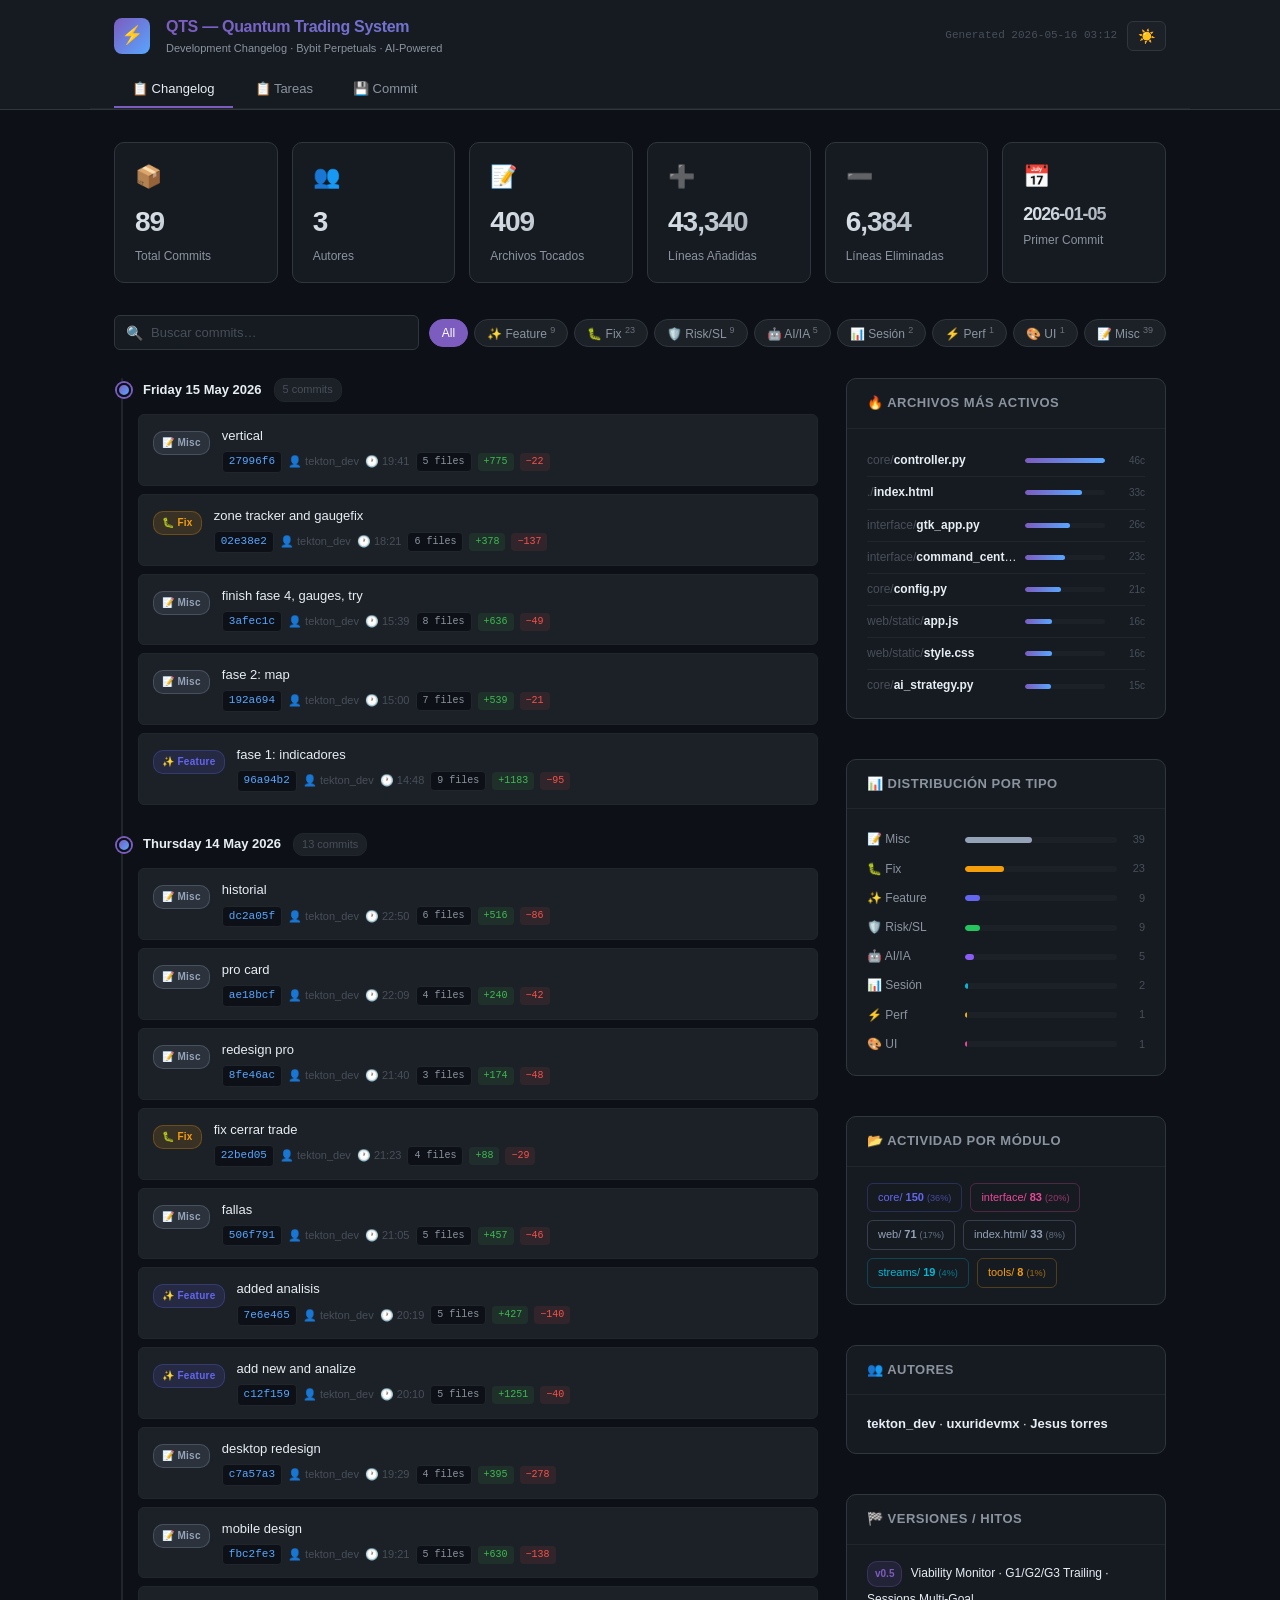
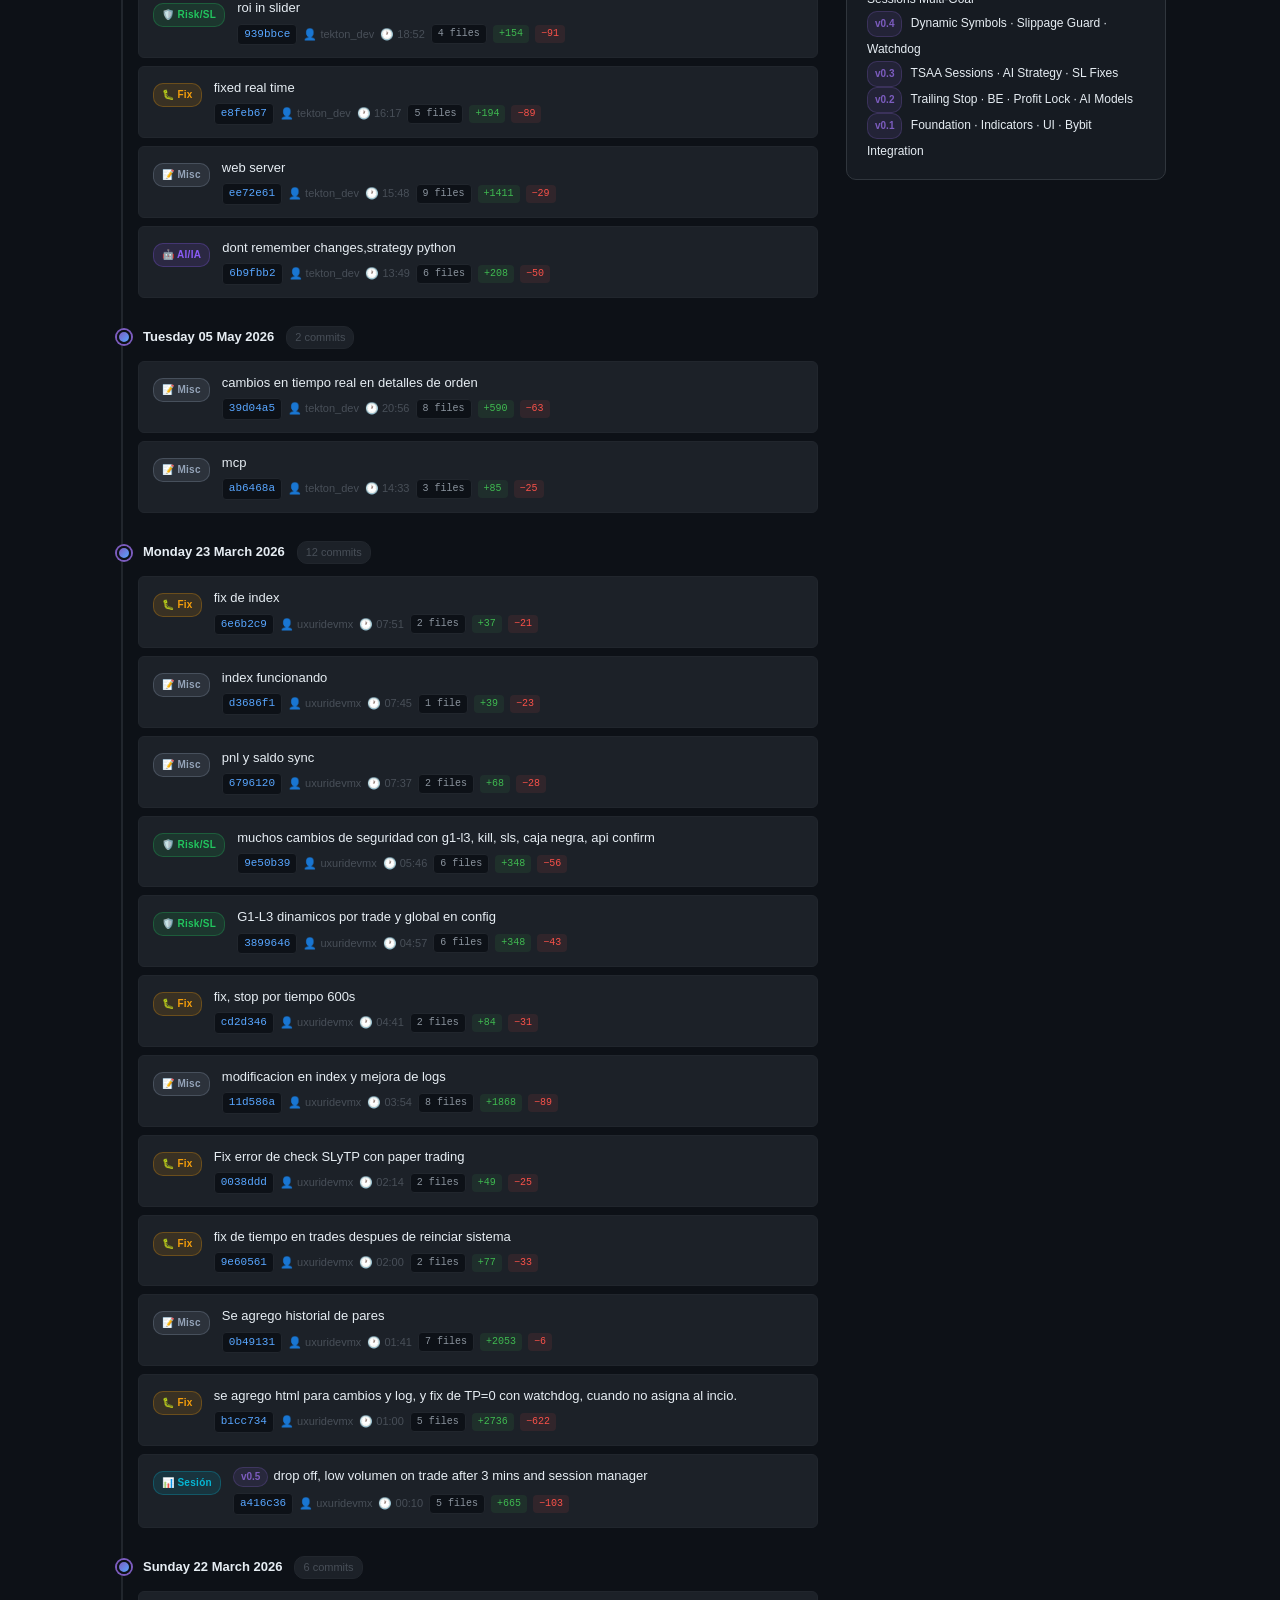
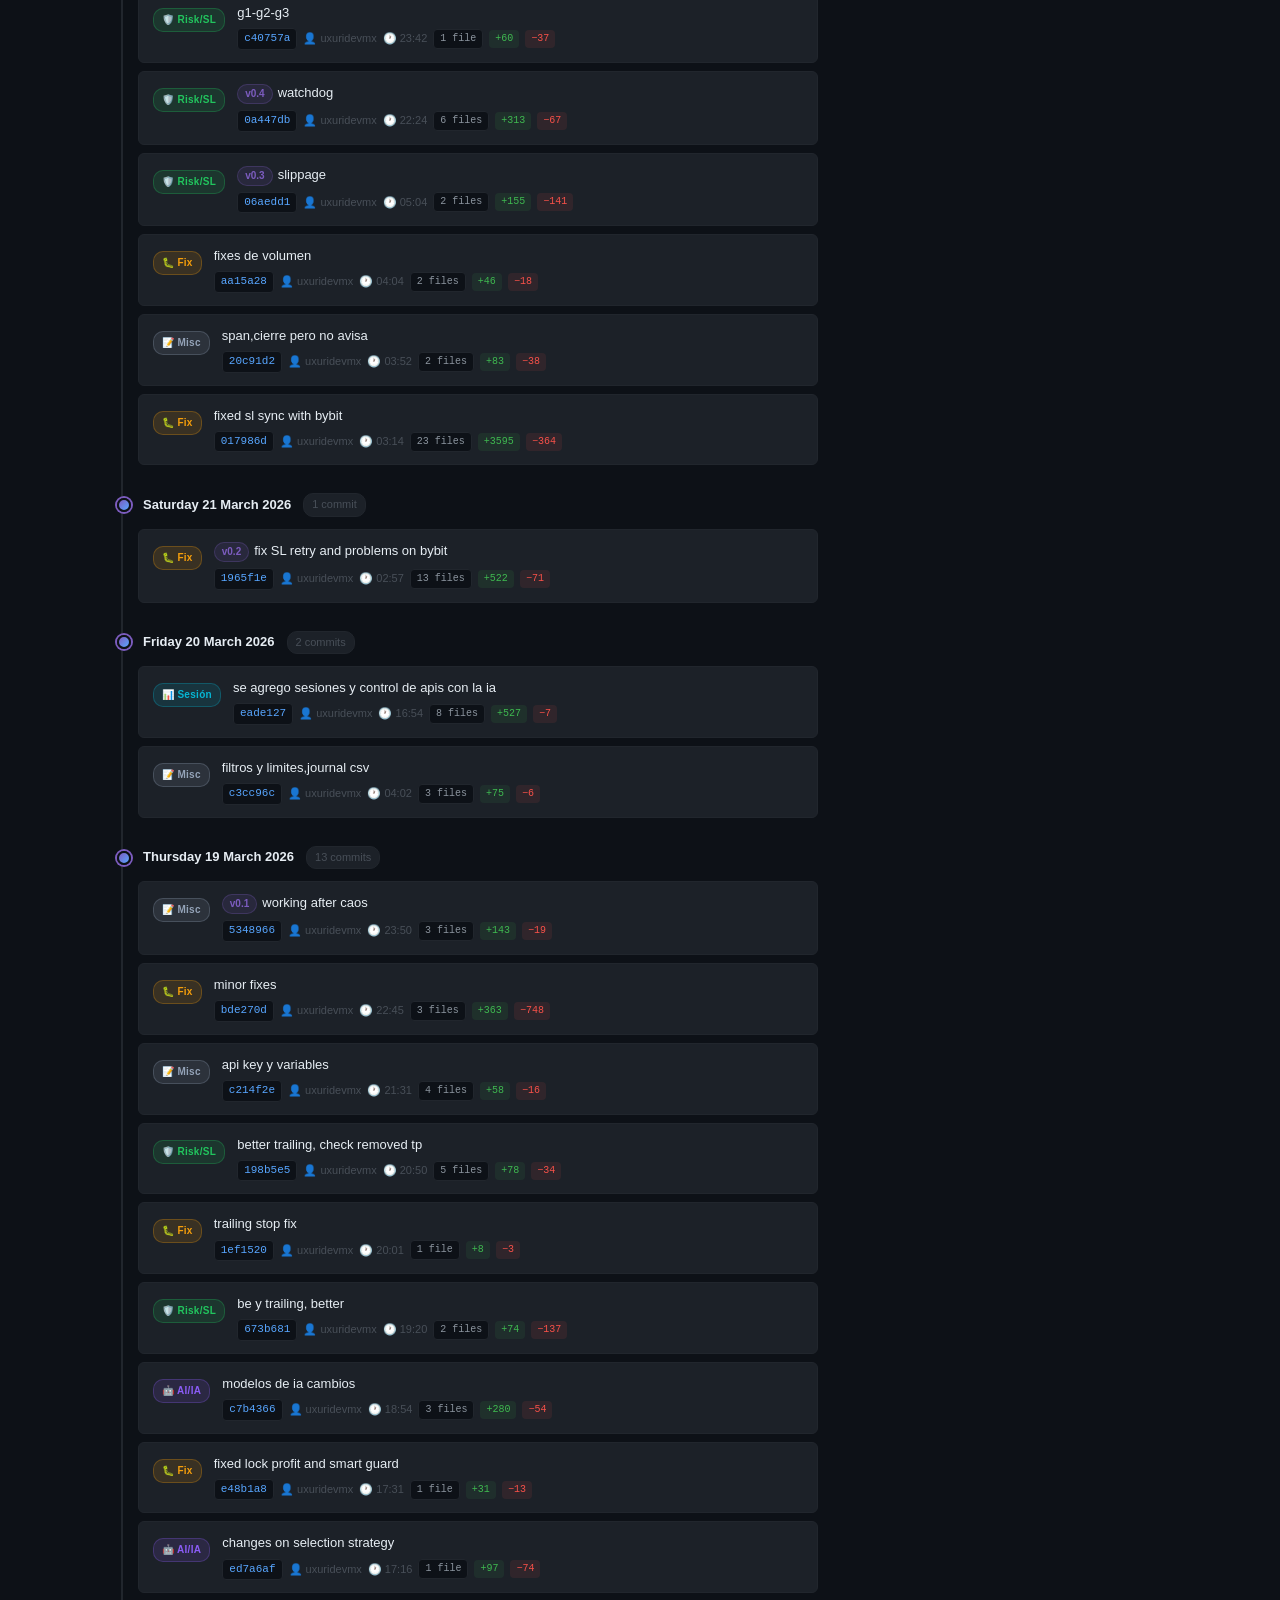
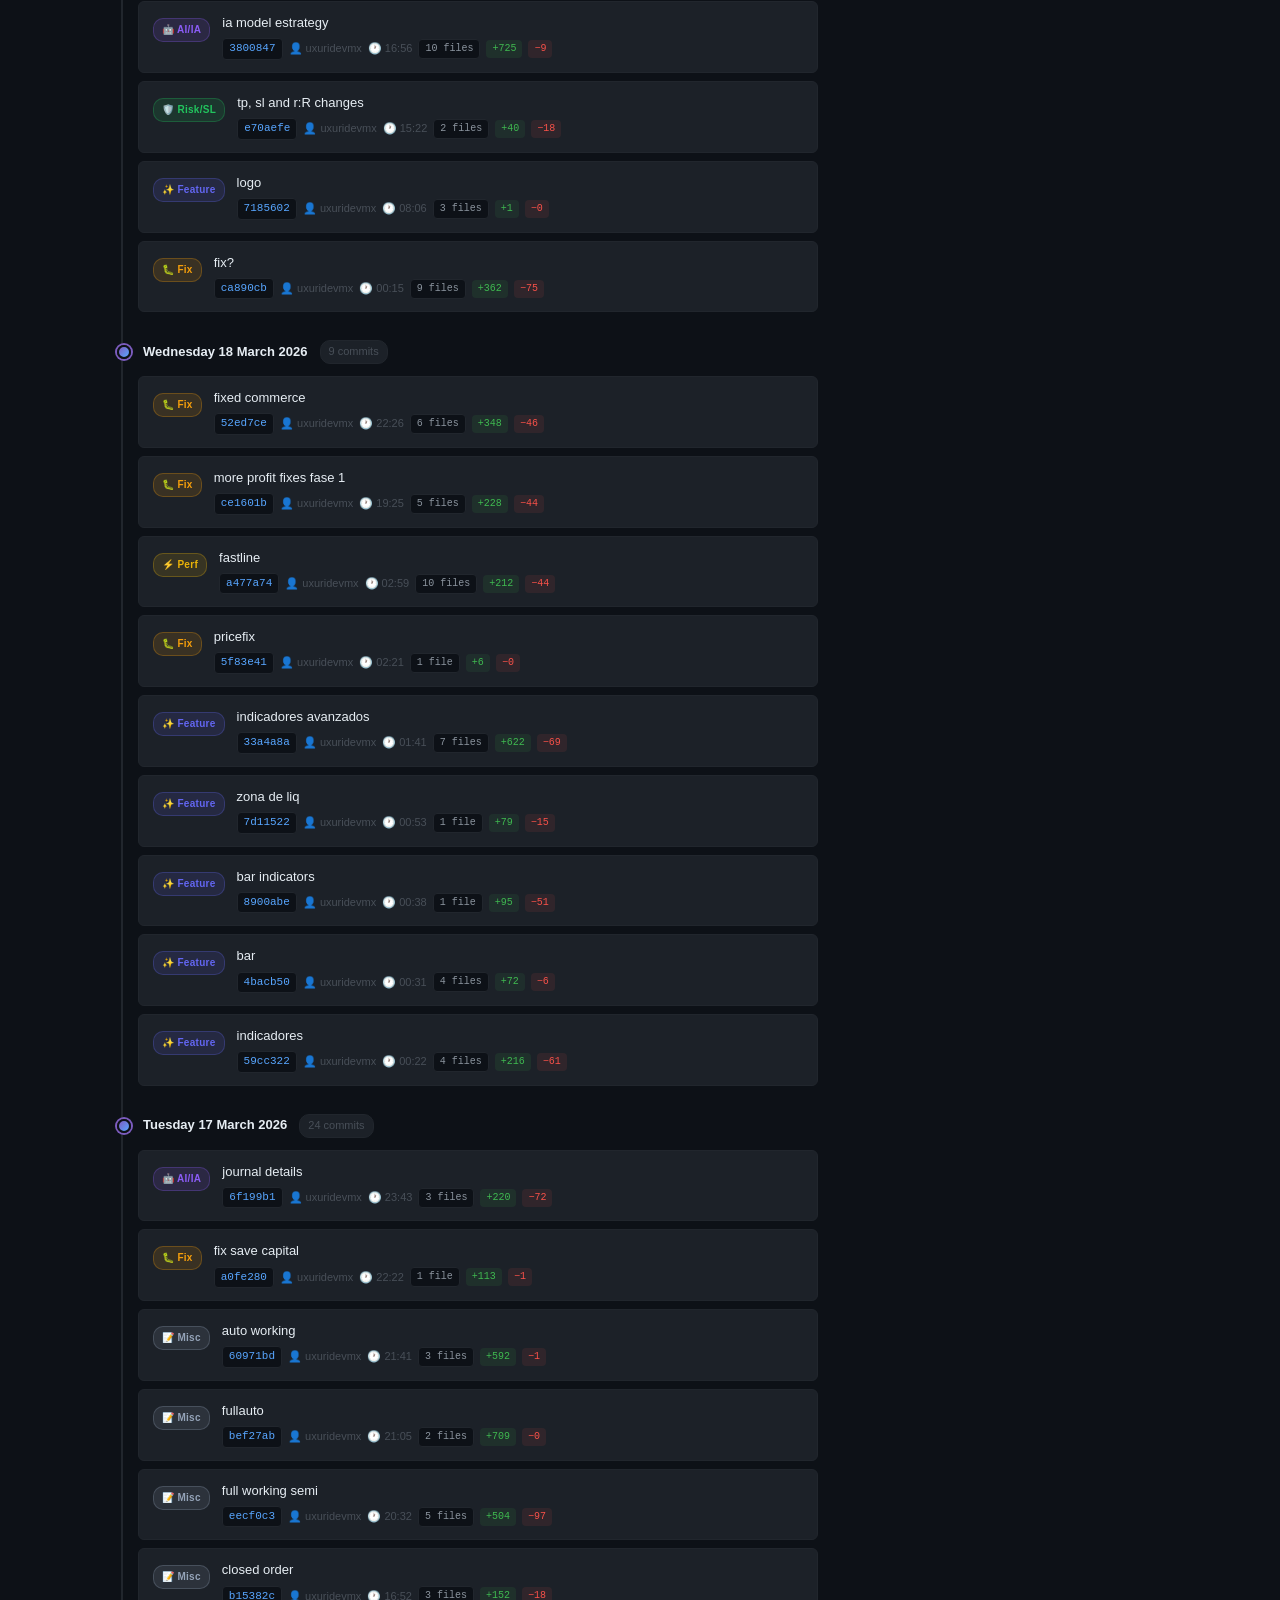
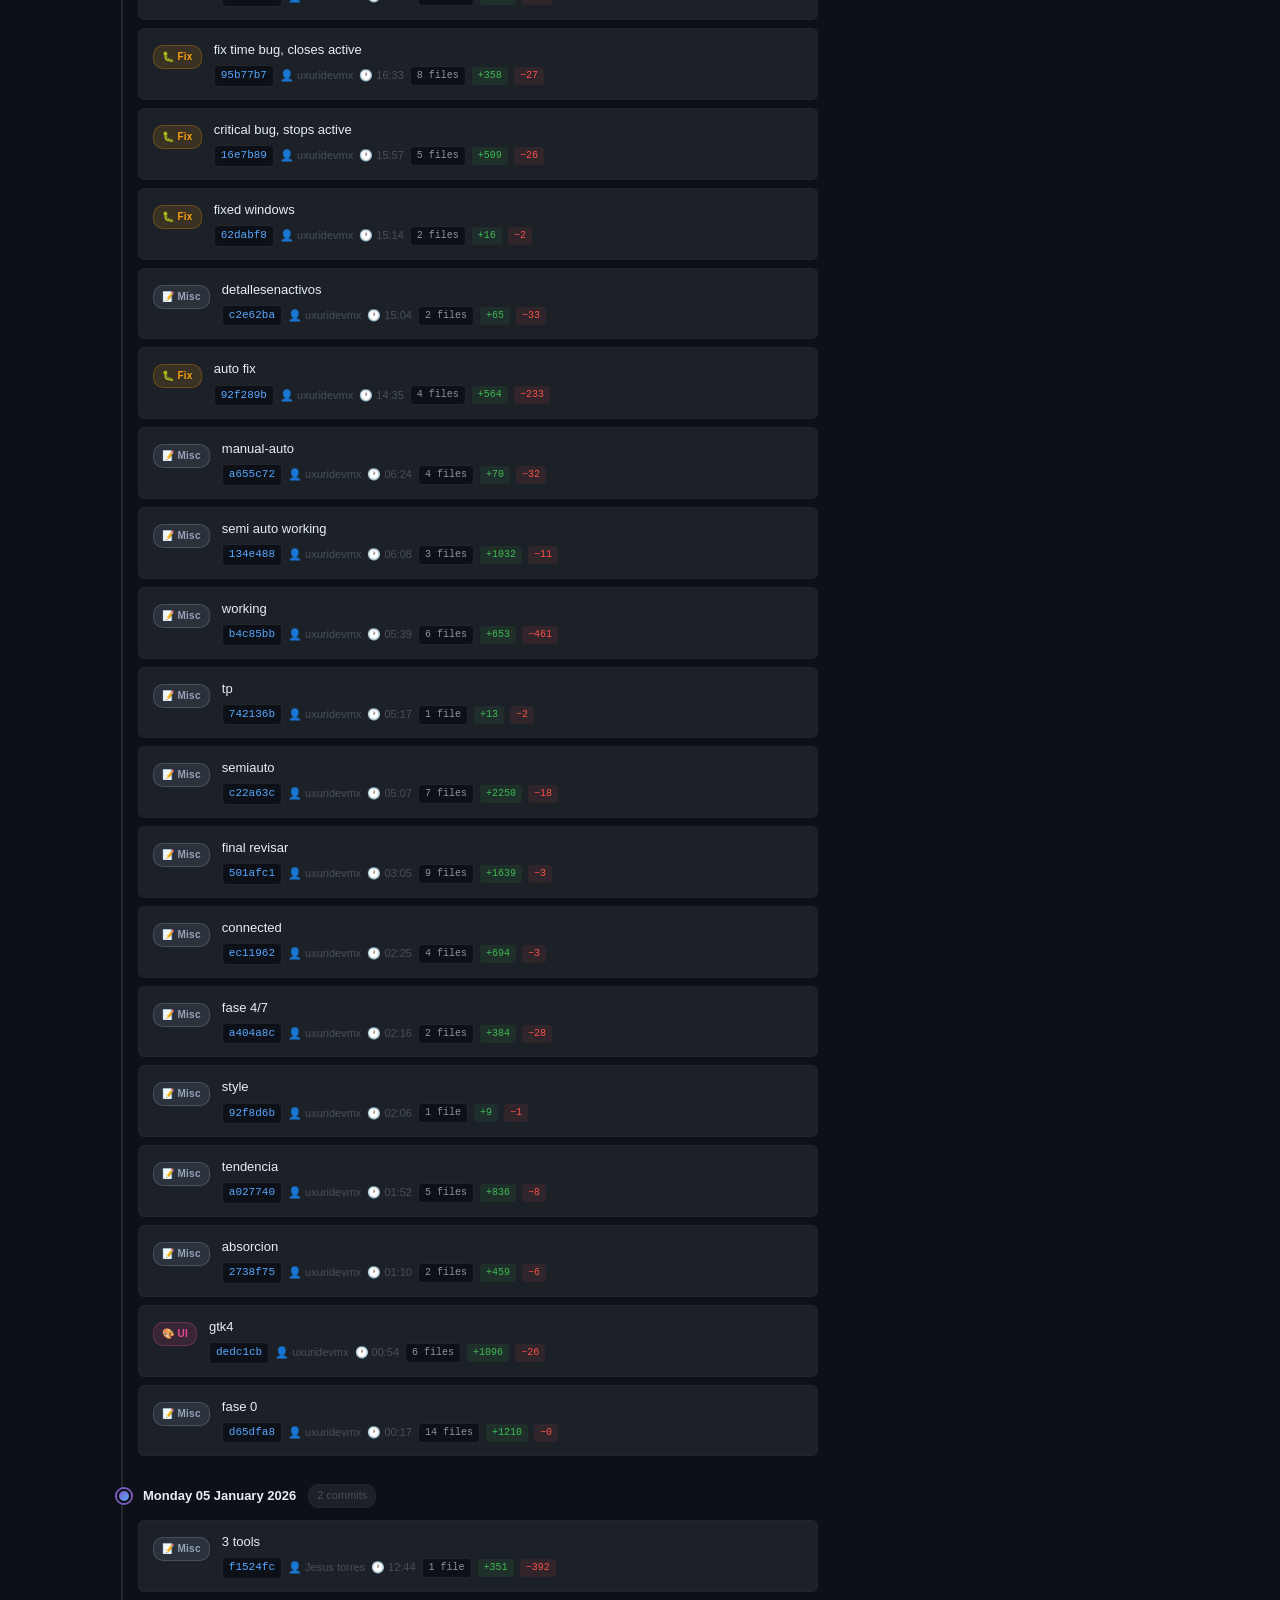
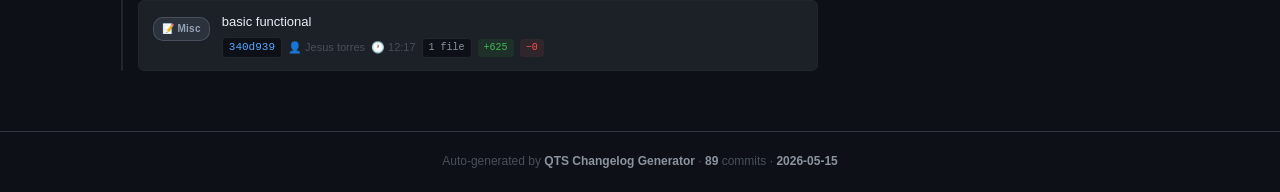
==== commit d321ae7d: "vertical stripe and gauges history" ====
--- a/index.html
+++ b/index.html
@@ -648,7 +648,7 @@
       <p>Development Changelog · Bybit Perpetuals · AI-Powered</p>
     </div>
     <div class="header-actions">
-      <span class="gen-date">Generated 2026-05-15 19:41</span>
+      <span class="gen-date">Generated 2026-05-16 03:12</span>
       <button class="theme-btn" id="themeBtn" title="Toggle theme">🌙</button>
     </div>
   </div>
@@ -667,7 +667,7 @@
   <div class="stats-bar">
     <div class="stat-card">
       <div class="stat-icon">📦</div>
-      <div class="stat-value">88</div>
+      <div class="stat-value">89</div>
       <div class="stat-label">Total Commits</div>
     </div>
     <div class="stat-card">
@@ -677,17 +677,17 @@
     </div>
     <div class="stat-card">
       <div class="stat-icon">📝</div>
-      <div class="stat-value">404</div>
+      <div class="stat-value">409</div>
       <div class="stat-label">Archivos Tocados</div>
     </div>
     <div class="stat-card">
       <div class="stat-icon">➕</div>
-      <div class="stat-value" style="color:var(--green)">42,565</div>
+      <div class="stat-value" style="color:var(--green)">43,340</div>
       <div class="stat-label">Líneas Añadidas</div>
     </div>
     <div class="stat-card">
       <div class="stat-icon">➖</div>
-      <div class="stat-value" style="color:var(--red)">6,362</div>
+      <div class="stat-value" style="color:var(--red)">6,384</div>
       <div class="stat-label">Líneas Eliminadas</div>
     </div>
     <div class="stat-card">
@@ -704,7 +704,7 @@
       <input type="text" id="search" placeholder="Buscar commits…" autocomplete="off">
     </div>
     <div class="filter-pills" id="filterPills">
-      <button class="filter-pill active" data-cat="all">All</button><button class="filter-pill" data-cat="feat" style="--pill-color:#6366f1">✨ Feature <sup>9</sup></button><button class="filter-pill" data-cat="fix" style="--pill-color:#f59e0b">🐛 Fix <sup>23</sup></button><button class="filter-pill" data-cat="risk" style="--pill-color:#22c55e">🛡️ Risk/SL <sup>9</sup></button><button class="filter-pill" data-cat="ai" style="--pill-color:#8b5cf6">🤖 AI/IA <sup>5</sup></button><button class="filter-pill" data-cat="session" style="--pill-color:#06b6d4">📊 Sesión <sup>2</sup></button><button class="filter-pill" data-cat="perf" style="--pill-color:#eab308">⚡ Perf <sup>1</sup></button><button class="filter-pill" data-cat="ui" style="--pill-color:#ec4899">🎨 UI <sup>1</sup></button><button class="filter-pill" data-cat="other" style="--pill-color:#94a3b8">📝 Misc <sup>38</sup></button>
+      <button class="filter-pill active" data-cat="all">All</button><button class="filter-pill" data-cat="feat" style="--pill-color:#6366f1">✨ Feature <sup>9</sup></button><button class="filter-pill" data-cat="fix" style="--pill-color:#f59e0b">🐛 Fix <sup>23</sup></button><button class="filter-pill" data-cat="risk" style="--pill-color:#22c55e">🛡️ Risk/SL <sup>9</sup></button><button class="filter-pill" data-cat="ai" style="--pill-color:#8b5cf6">🤖 AI/IA <sup>5</sup></button><button class="filter-pill" data-cat="session" style="--pill-color:#06b6d4">📊 Sesión <sup>2</sup></button><button class="filter-pill" data-cat="perf" style="--pill-color:#eab308">⚡ Perf <sup>1</sup></button><button class="filter-pill" data-cat="ui" style="--pill-color:#ec4899">🎨 UI <sup>1</sup></button><button class="filter-pill" data-cat="other" style="--pill-color:#94a3b8">📝 Misc <sup>39</sup></button>
     </div>
   </div>
 
@@ -716,9 +716,25 @@
     <div class="day-header">
       <div class="day-dot"></div>
       <span class="day-label">Friday 15 May 2026</span>
-      <span class="day-count">4 commits</span>
+      <span class="day-count">5 commits</span>
     </div>
     <div class="day-commits">
+
+    <div class="commit-card" data-cat="other" data-msg="vertical" data-hash="27996f6fc57e8f3961957f0e9a99f7d09c19dd3c" onclick="showCommitDetail(this)">
+      <div class="commit-left">
+        <span class="cat-pill" style="background:#94a3b822;color:#94a3b8;border-color:#94a3b844"
+              title="Misc">📝 Misc</span>
+      </div>
+      <div class="commit-body">
+        <div class="commit-msg">vertical</div>
+        <div class="commit-meta">
+          <code class="hash-chip">27996f6</code>
+          <span class="meta-author">👤 tekton_dev</span>
+          <span class="meta-time">🕐 19:41</span>
+          <span class="stat-chip files">5 files</span><span class="stat-chip ins">+775</span><span class="stat-chip del">−22</span>
+        </div>
+      </div>
+    </div>
 
     <div class="commit-card" data-cat="fix" data-msg="zone tracker and gaugefix" data-hash="02e38e2cb28eb8a700e72d5473188e5df9e5c780" onclick="showCommitDetail(this)">
       <div class="commit-left">
@@ -2258,9 +2274,9 @@
             <span class="file-path">./</span><strong>index.html</strong>
           </div>
           <div class="file-bar-wrap">
-            <div class="file-bar" style="width:69%"></div>
+            <div class="file-bar" style="width:71%"></div>
           </div>
-          <span class="file-count">32c</span>
+          <span class="file-count">33c</span>
         </div>
         <div class="file-row">
           <div class="file-name">
@@ -2291,21 +2307,21 @@
         </div>
         <div class="file-row">
           <div class="file-name">
+            <span class="file-path">web/static/</span><strong>app.js</strong>
+          </div>
+          <div class="file-bar-wrap">
+            <div class="file-bar" style="width:34%"></div>
+          </div>
+          <span class="file-count">16c</span>
+        </div>
+        <div class="file-row">
+          <div class="file-name">
             <span class="file-path">web/static/</span><strong>style.css</strong>
           </div>
           <div class="file-bar-wrap">
-            <div class="file-bar" style="width:32%"></div>
+            <div class="file-bar" style="width:34%"></div>
           </div>
-          <span class="file-count">15c</span>
-        </div>
-        <div class="file-row">
-          <div class="file-name">
-            <span class="file-path">web/static/</span><strong>app.js</strong>
-          </div>
-          <div class="file-bar-wrap">
-            <div class="file-bar" style="width:32%"></div>
-          </div>
-          <span class="file-count">15c</span>
+          <span class="file-count">16c</span>
         </div>
         <div class="file-row">
           <div class="file-name">
@@ -2327,42 +2343,42 @@
         <div class="cat-bar-row">
           <span class="cat-bar-label">📝 Misc</span>
           <div class="cat-bar-track">
-            <div class="cat-bar-fill" style="width:43.2%;background:#94a3b8"></div>
+            <div class="cat-bar-fill" style="width:43.8%;background:#94a3b8"></div>
           </div>
-          <span class="cat-bar-count">38</span>
+          <span class="cat-bar-count">39</span>
         </div>
         <div class="cat-bar-row">
           <span class="cat-bar-label">🐛 Fix</span>
           <div class="cat-bar-track">
-            <div class="cat-bar-fill" style="width:26.1%;background:#f59e0b"></div>
+            <div class="cat-bar-fill" style="width:25.8%;background:#f59e0b"></div>
           </div>
           <span class="cat-bar-count">23</span>
         </div>
         <div class="cat-bar-row">
           <span class="cat-bar-label">✨ Feature</span>
           <div class="cat-bar-track">
-            <div class="cat-bar-fill" style="width:10.2%;background:#6366f1"></div>
+            <div class="cat-bar-fill" style="width:10.1%;background:#6366f1"></div>
           </div>
           <span class="cat-bar-count">9</span>
         </div>
         <div class="cat-bar-row">
           <span class="cat-bar-label">🛡️ Risk/SL</span>
           <div class="cat-bar-track">
-            <div class="cat-bar-fill" style="width:10.2%;background:#22c55e"></div>
+            <div class="cat-bar-fill" style="width:10.1%;background:#22c55e"></div>
           </div>
           <span class="cat-bar-count">9</span>
         </div>
         <div class="cat-bar-row">
           <span class="cat-bar-label">🤖 AI/IA</span>
           <div class="cat-bar-track">
-            <div class="cat-bar-fill" style="width:5.7%;background:#8b5cf6"></div>
+            <div class="cat-bar-fill" style="width:5.6%;background:#8b5cf6"></div>
           </div>
           <span class="cat-bar-count">5</span>
         </div>
         <div class="cat-bar-row">
           <span class="cat-bar-label">📊 Sesión</span>
           <div class="cat-bar-track">
-            <div class="cat-bar-fill" style="width:2.3%;background:#06b6d4"></div>
+            <div class="cat-bar-fill" style="width:2.2%;background:#06b6d4"></div>
           </div>
           <span class="cat-bar-count">2</span>
         </div>
@@ -2388,7 +2404,7 @@
       <div class="section-head">📂 Actividad por Módulo</div>
       <div class="section-body">
         <div class="modules-grid">
-          <div class="mod-pill" style="border-color:#6366f144;color:#6366f1">core/ <strong>150</strong> <small>(37%)</small></div><div class="mod-pill" style="border-color:#ec489944;color:#ec4899">interface/ <strong>83</strong> <small>(20%)</small></div><div class="mod-pill" style="border-color:#94a3b844;color:#94a3b8">web/ <strong>67</strong> <small>(16%)</small></div><div class="mod-pill" style="border-color:#94a3b844;color:#94a3b8">index.html/ <strong>32</strong> <small>(7%)</small></div><div class="mod-pill" style="border-color:#06b6d444;color:#06b6d4">streams/ <strong>19</strong> <small>(4%)</small></div><div class="mod-pill" style="border-color:#f59e0b44;color:#f59e0b">tools/ <strong>8</strong> <small>(1%)</small></div>
+          <div class="mod-pill" style="border-color:#6366f144;color:#6366f1">core/ <strong>150</strong> <small>(36%)</small></div><div class="mod-pill" style="border-color:#ec489944;color:#ec4899">interface/ <strong>83</strong> <small>(20%)</small></div><div class="mod-pill" style="border-color:#94a3b844;color:#94a3b8">web/ <strong>71</strong> <small>(17%)</small></div><div class="mod-pill" style="border-color:#94a3b844;color:#94a3b8">index.html/ <strong>33</strong> <small>(8%)</small></div><div class="mod-pill" style="border-color:#06b6d444;color:#06b6d4">streams/ <strong>19</strong> <small>(4%)</small></div><div class="mod-pill" style="border-color:#f59e0b44;color:#f59e0b">tools/ <strong>8</strong> <small>(1%)</small></div>
         </div>
       </div>
     </div>
@@ -2480,7 +2496,7 @@
 
 <footer>
   Auto-generated by <strong>QTS Changelog Generator</strong> ·
-  <strong>88</strong> commits ·
+  <strong>89</strong> commits ·
   <strong>2026-05-15</strong>
 </footer>
 
@@ -2488,7 +2504,7 @@
 
 <script>
 // ─── Commits data (embedded) ────────────────────────────────────────────────
-window.COMMITS_DATA = {"02e38e2cb28eb8a700e72d5473188e5df9e5c780": {"message": "zone tracker and gaugefix", "body": "", "author": "tekton_dev", "date": "2026-05-15 18:21", "files_list": [{"file": "core/db.py", "ins": 71, "del": 0}, {"file": "index.html", "ins": 41, "del": 25}, {"file": "web/server.py", "ins": 11, "del": 8}, {"file": "web/static/lib/gauges.js", "ins": 110, "del": 65}, {"file": "web/static/style.css", "ins": 28, "del": 25}, {"file": "web/zone_tracker.py", "ins": 117, "del": 14}], "ins": 378, "del": 137, "cat": "fix", "version": "", "short": "02e38e2"}, "3afec1c1e1c7b29eb3dbd7d2f021ab13a56aad44": {"message": "finish fase 4, gauges, try", "body": "", "author": "tekton_dev", "date": "2026-05-15 15:39", "files_list": [{"file": "index.html", "ins": 37, "del": 21}, {"file": "plan_indicadores.md", "ins": 117, "del": 0}, {"file": "web/sentiment.py", "ins": 194, "del": 0}, {"file": "web/server.py", "ins": 16, "del": 0}, {"file": "web/static/app.js", "ins": 84, "del": 28}, {"file": "web/static/index.html", "ins": 1, "del": 0}, {"file": "web/static/lib/gauges.js", "ins": 140, "del": 0}, {"file": "web/static/style.css", "ins": 47, "del": 0}], "ins": 636, "del": 49, "cat": "other", "version": "", "short": "3afec1c"}, "192a6942db8c81083832fad5f15133a964890fab": {"message": "fase 2: map", "body": "", "author": "tekton_dev", "date": "2026-05-15 15:00", "files_list": [{"file": "index.html", "ins": 47, "del": 21}, {"file": "web/liquidity_map.py", "ins": 155, "del": 0}, {"file": "web/server.py", "ins": 36, "del": 0}, {"file": "web/static/app.js", "ins": 74, "del": 0}, {"file": "web/static/index.html", "ins": 1, "del": 0}, {"file": "web/static/lib/gravity.js", "ins": 205, "del": 0}, {"file": "web/static/style.css", "ins": 21, "del": 0}], "ins": 539, "del": 21, "cat": "other", "version": "", "short": "192a694"}, "96a94b2995dc5f9c449efd1b35f55dffbc598a42": {"message": "fase 1: indicadores", "body": "", "author": "tekton_dev", "date": "2026-05-15 14:48", "files_list": [{"file": "index.html", "ins": 33, "del": 17}, {"file": "plan_indicadores.md", "ins": 407, "del": 0}, {"file": "web/calculator.py", "ins": 14, "del": 0}, {"file": "web/server.py", "ins": 12, "del": 1}, {"file": "web/static/app.js", "ins": 271, "del": 77}, {"file": "web/static/index.html", "ins": 1, "del": 0}, {"file": "web/static/lib/scale.js", "ins": 119, "del": 0}, {"file": "web/static/style.css", "ins": 141, "del": 0}, {"file": "web/zone_tracker.py", "ins": 185, "del": 0}], "ins": 1183, "del": 95, "cat": "feat", "version": "", "short": "96a94b2"}, "dc2a05f260874e25ae498af777252b4d02e3a7c5": {"message": "historial", "body": "", "author": "tekton_dev", "date": "2026-05-14 22:50", "files_list": [{"file": "index.html", "ins": 34, "del": 18}, {"file": "web/calculator.py", "ins": 5, "del": 3}, {"file": "web/server.py", "ins": 99, "del": 6}, {"file": "web/static/app.js", "ins": 242, "del": 33}, {"file": "web/static/index.html", "ins": 44, "del": 0}, {"file": "web/static/style.css", "ins": 92, "del": 26}], "ins": 516, "del": 86, "cat": "other", "version": "", "short": "dc2a05f"}, "ae18bcfcf1b20bf76787e8102ff1d20946c911ec": {"message": "pro card", "body": "", "author": "tekton_dev", "date": "2026-05-14 22:09", "files_list": [{"file": "index.html", "ins": 37, "del": 21}, {"file": "web/server.py", "ins": 24, "del": 0}, {"file": "web/static/app.js", "ins": 141, "del": 17}, {"file": "web/static/style.css", "ins": 38, "del": 4}], "ins": 240, "del": 42, "cat": "other", "version": "", "short": "ae18bcf"}, "8fe46acc250346982a79167520d6ea998d0adf5a": {"message": "redesign pro", "body": "", "author": "tekton_dev", "date": "2026-05-14 21:40", "files_list": [{"file": "index.html", "ins": 33, "del": 17}, {"file": "web/static/app.js", "ins": 94, "del": 23}, {"file": "web/static/style.css", "ins": 47, "del": 8}], "ins": 174, "del": 48, "cat": "other", "version": "", "short": "8fe46ac"}, "22bed05c07cb60095cfd52c1ae8187b366362f3d": {"message": "fix cerrar  trade", "body": "", "author": "tekton_dev", "date": "2026-05-14 21:23", "files_list": [{"file": "index.html", "ins": 36, "del": 20}, {"file": "streams/account.py", "ins": 8, "del": 1}, {"file": "web/server.py", "ins": 23, "del": 0}, {"file": "web/static/app.js", "ins": 21, "del": 8}], "ins": 88, "del": 29, "cat": "fix", "version": "", "short": "22bed05"}, "506f791b02dd34cab8f42a62ead2b1a19358cab2": {"message": "fallas", "body": "", "author": "tekton_dev", "date": "2026-05-14 21:05", "files_list": [{"file": "index.html", "ins": 37, "del": 21}, {"file": "web/server.py", "ins": 49, "del": 0}, {"file": "web/static/app.js", "ins": 276, "del": 14}, {"file": "web/static/index.html", "ins": 7, "del": 0}, {"file": "web/static/style.css", "ins": 88, "del": 11}], "ins": 457, "del": 46, "cat": "other", "version": "", "short": "506f791"}, "7e6e465262158d014c3f806a359ced1be52ee754": {"message": "added analisis", "body": "", "author": "tekton_dev", "date": "2026-05-14 20:19", "files_list": [{"file": "index.html", "ins": 34, "del": 18}, {"file": "web/server.py", "ins": 116, "del": 0}, {"file": "web/static/app.js", "ins": 167, "del": 116}, {"file": "web/static/index.html", "ins": 16, "del": 6}, {"file": "web/static/style.css", "ins": 94, "del": 0}], "ins": 427, "del": 140, "cat": "feat", "version": "", "short": "7e6e465"}, "c12f1593309020cadd38784c67f6e37c3f9285d9": {"message": "add new and analize", "body": "", "author": "tekton_dev", "date": "2026-05-14 20:10", "files_list": [{"file": "index.html", "ins": 36, "del": 20}, {"file": "web/server.py", "ins": 121, "del": 1}, {"file": "web/static/app.js", "ins": 533, "del": 10}, {"file": "web/static/index.html", "ins": 215, "del": 0}, {"file": "web/static/style.css", "ins": 346, "del": 9}], "ins": 1251, "del": 40, "cat": "feat", "version": "", "short": "c12f159"}, "c7a57a3cac74cf0dfbbcd84ea63d9393e1c7ff68": {"message": "desktop redesign", "body": "", "author": "tekton_dev", "date": "2026-05-14 19:29", "files_list": [{"file": "index.html", "ins": 35, "del": 19}, {"file": "web/static/app.js", "ins": 48, "del": 54}, {"file": "web/static/index.html", "ins": 162, "del": 153}, {"file": "web/static/style.css", "ins": 150, "del": 52}], "ins": 395, "del": 278, "cat": "other", "version": "", "short": "c7a57a3"}, "fbc2fe39bd45ccf81505aa150ae930432efcbaf3": {"message": "mobile design", "body": "", "author": "tekton_dev", "date": "2026-05-14 19:21", "files_list": [{"file": "index.html", "ins": 36, "del": 20}, {"file": "web/server.py", "ins": 36, "del": 1}, {"file": "web/static/app.js", "ins": 204, "del": 56}, {"file": "web/static/index.html", "ins": 177, "del": 57}, {"file": "web/static/style.css", "ins": 177, "del": 4}], "ins": 630, "del": 138, "cat": "other", "version": "", "short": "fbc2fe3"}, "939bbceccdd375190a9fe1c79052986e1986e2e3": {"message": "roi in slider", "body": "", "author": "tekton_dev", "date": "2026-05-14 18:52", "files_list": [{"file": "index.html", "ins": 33, "del": 17}, {"file": "web/calculator.py", "ins": 4, "del": 0}, {"file": "web/static/app.js", "ins": 86, "del": 45}, {"file": "web/static/style.css", "ins": 31, "del": 29}], "ins": 154, "del": 91, "cat": "risk", "version": "", "short": "939bbce"}, "e8feb6785d5a360caa6f4403fd22a2b0a2d3d2c4": {"message": "fixed real time", "body": "", "author": "tekton_dev", "date": "2026-05-14 16:17", "files_list": [{"file": "index.html", "ins": 35, "del": 19}, {"file": "web/calculator.py", "ins": 80, "del": 55}, {"file": "web/server.py", "ins": 21, "del": 3}, {"file": "web/static/app.js", "ins": 22, "del": 6}, {"file": "web/static/style.css", "ins": 36, "del": 6}], "ins": 194, "del": 89, "cat": "fix", "version": "", "short": "e8feb67"}, "ee72e614749e801a828198121430fa57b2de1316": {"message": "web server", "body": "", "author": "tekton_dev", "date": "2026-05-14 15:48", "files_list": [{"file": "index.html", "ins": 55, "del": 29}, {"file": "requirements.txt", "ins": 4, "del": 0}, {"file": "streams/account.py", "ins": 50, "del": 0}, {"file": "web/__init__.py", "ins": 0, "del": 0}, {"file": "web/calculator.py", "ins": 104, "del": 0}, {"file": "web/server.py", "ins": 332, "del": 0}, {"file": "web/static/app.js", "ins": 394, "del": 0}, {"file": "web/static/index.html", "ins": 92, "del": 0}, {"file": "web/static/style.css", "ins": 380, "del": 0}], "ins": 1411, "del": 29, "cat": "other", "version": "", "short": "ee72e61"}, "6b9fbb2a9c19deb998d0f93e43e0a90b6d78abd5": {"message": "dont remember changes,strategy python", "body": "", "author": "tekton_dev", "date": "2026-05-14 13:49", "files_list": [{"file": "core/ai_strategy.py", "ins": 12, "del": 6}, {"file": "core/config.py", "ins": 97, "del": 7}, {"file": "core/controller.py", "ins": 7, "del": 5}, {"file": "index.html", "ins": 47, "del": 31}, {"file": "interface/command_center.py", "ins": 42, "del": 0}, {"file": "streams/market.py", "ins": 3, "del": 1}], "ins": 208, "del": 50, "cat": "ai", "version": "", "short": "6b9fbb2"}, "39d04a50b56ae88b04072600b04efa57704b4c9f": {"message": "cambios en tiempo real en detalles de orden", "body": "", "author": "tekton_dev", "date": "2026-05-05 20:56", "files_list": [{"file": "core/ai_strategy.py", "ins": 18, "del": 2}, {"file": "core/controller.py", "ins": 14, "del": 0}, {"file": "core/trend.py", "ins": 4, "del": 0}, {"file": "index.html", "ins": 46, "del": 20}, {"file": "interface/command_center.py", "ins": 256, "del": 3}, {"file": "interface/gtk_app.py", "ins": 223, "del": 34}, {"file": "streams/klines.py", "ins": 11, "del": 4}, {"file": "streams/market.py", "ins": 18, "del": 0}], "ins": 590, "del": 63, "cat": "other", "version": "", "short": "39d04a5"}, "ab6468a1bed9fbd1fcdf546dbeb534b2db0c4f64": {"message": "mcp", "body": "", "author": "tekton_dev", "date": "2026-05-05 14:33", "files_list": [{"file": ".mcp.json", "ins": 2, "del": 2}, {"file": "index.html", "ins": 39, "del": 23}, {"file": "loop.md", "ins": 44, "del": 0}], "ins": 85, "del": 25, "cat": "other", "version": "", "short": "ab6468a"}, "6e6b2c918f5ae0765bcfe5721402a6fc3a8381d8": {"message": "fix de index", "body": "", "author": "uxuridevmx", "date": "2026-03-23 07:51", "files_list": [{"file": "index.html", "ins": 36, "del": 20}, {"file": "tools/generate_changelog.py", "ins": 1, "del": 1}], "ins": 37, "del": 21, "cat": "fix", "version": "", "short": "6e6b2c9"}, "d3686f19ae9637c780f4989500af3008a0e0ff92": {"message": "index funcionando", "body": "", "author": "uxuridevmx", "date": "2026-03-23 07:45", "files_list": [{"file": "index.html", "ins": 39, "del": 23}], "ins": 39, "del": 23, "cat": "other", "version": "", "short": "d3686f1"}, "6796120968a5ca710ea310b89651087dee1fc40b": {"message": "pnl y saldo sync", "body": "", "author": "uxuridevmx", "date": "2026-03-23 07:37", "files_list": [{"file": "core/controller.py", "ins": 26, "del": 2}, {"file": "index.html", "ins": 42, "del": 26}], "ins": 68, "del": 28, "cat": "other", "version": "", "short": "6796120"}, "9e50b39978dd051e38d64c07a6b5c83206ffdd1a": {"message": "muchos cambios de seguridad con g1-l3, kill, sls, caja negra, api confirm", "body": "", "author": "uxuridevmx", "date": "2026-03-23 05:46", "files_list": [{"file": "core/config.py", "ins": 5, "del": 2}, {"file": "core/controller.py", "ins": 150, "del": 16}, {"file": "core/executor.py", "ins": 29, "del": 0}, {"file": "index.html", "ins": 48, "del": 32}, {"file": "interface/command_center.py", "ins": 102, "del": 0}, {"file": "interface/settings_view.py", "ins": 14, "del": 6}], "ins": 348, "del": 56, "cat": "risk", "version": "", "short": "9e50b39"}, "38996462443dcf058312e80f115bd484df0ccb0a": {"message": "G1-L3 dinamicos por trade y global en config", "body": "", "author": "uxuridevmx", "date": "2026-03-23 04:57", "files_list": [{"file": "core/config.py", "ins": 10, "del": 0}, {"file": "core/controller.py", "ins": 80, "del": 18}, {"file": "core/order_model.py", "ins": 19, "del": 0}, {"file": "index.html", "ins": 41, "del": 25}, {"file": "interface/command_center.py", "ins": 179, "del": 0}, {"file": "interface/settings_view.py", "ins": 19, "del": 0}], "ins": 348, "del": 43, "cat": "risk", "version": "", "short": "3899646"}, "cd2d346fc2dfcf2168e723bf9974033fdb46c412": {"message": "fix, stop por tiempo 600s", "body": "ahora revisa metricas antes de hacerlo", "author": "uxuridevmx", "date": "2026-03-23 04:41", "files_list": [{"file": "core/controller.py", "ins": 41, "del": 4}, {"file": "index.html", "ins": 43, "del": 27}], "ins": 84, "del": 31, "cat": "fix", "version": "", "short": "cd2d346"}, "11d586a3f72b1d3803d10f105aa61082ad5c9595": {"message": "modificacion en index y mejora de logs", "body": "", "author": "uxuridevmx", "date": "2026-03-23 03:54", "files_list": [{"file": "core/ai_strategy.py", "ins": 34, "del": 3}, {"file": "core/controller.py", "ins": 17, "del": 1}, {"file": "core/db.py", "ins": 49, "del": 0}, {"file": "index.html", "ins": 733, "del": 78}, {"file": "main.py", "ins": 5, "del": 0}, {"file": "main_terminal.py", "ins": 5, "del": 0}, {"file": "tools/changelog_server.py", "ins": 323, "del": 0}, {"file": "tools/generate_changelog.py", "ins": 702, "del": 7}], "ins": 1868, "del": 89, "cat": "other", "version": "", "short": "11d586a"}, "0038dddfe6a8f5c87ae3a22624930d446a63d8f7": {"message": "Fix error de check SLyTP con paper trading", "body": "Se agrego una funcion paraverificar que elSLyTP estuvieran seguros pero el wrapper del paper trading no la conocia", "author": "uxuridevmx", "date": "2026-03-23 02:14", "files_list": [{"file": "core/paper_wallet.py", "ins": 8, "del": 0}, {"file": "index.html", "ins": 41, "del": 25}], "ins": 49, "del": 25, "cat": "fix", "version": "", "short": "0038ddd"}, "9e60561d06d21eb1800ad640461c5148b5afd9af": {"message": "fix de tiempo en trades despues de reinciar sistema", "body": "", "author": "uxuridevmx", "date": "2026-03-23 02:00", "files_list": [{"file": "core/controller.py", "ins": 32, "del": 4}, {"file": "index.html", "ins": 45, "del": 29}], "ins": 77, "del": 33, "cat": "fix", "version": "", "short": "9e60561"}, "0b49131ea27c52b20fcd08a05c1732f637bf75f5": {"message": "Se agrego historial  de pares", "body": "Para llevar control y mejores estadisticas para el sistema", "author": "uxuridevmx", "date": "2026-03-23 01:41", "files_list": [{"file": "core/config.py", "ins": 1, "del": 0}, {"file": "core/controller.py", "ins": 16, "del": 4}, {"file": "core/db.py", "ins": 303, "del": 0}, {"file": "core/order_model.py", "ins": 2, "del": 0}, {"file": "index.html", "ins": 1713, "del": 0}, {"file": "main.py", "ins": 10, "del": 1}, {"file": "main_terminal.py", "ins": 8, "del": 1}], "ins": 2053, "del": 6, "cat": "other", "version": "", "short": "0b49131"}, "b1cc73409587df810b256c3940f8732e4c88e259": {"message": "se agrego html para cambios y log, y fix de TP=0 con watchdog, cuando no asigna al incio.", "body": "", "author": "uxuridevmx", "date": "2026-03-23 01:00", "files_list": [{"file": "core/controller.py", "ins": 75, "del": 38}, {"file": "core/executor.py", "ins": 19, "del": 0}, {"file": "docs/index.html", "ins": 1697, "del": 0}, {"file": "index.html", "ins": 0, "del": 584}, {"file": "tools/generate_changelog.py", "ins": 945, "del": 0}], "ins": 2736, "del": 622, "cat": "fix", "version": "", "short": "b1cc734"}, "a416c360f751d22f02658c709a58a6fec808b83a": {"message": "drop off, low  volumen on trade after 3 mins and session manager", "body": "", "author": "uxuridevmx", "date": "2026-03-23 00:10", "files_list": [{"file": "core/controller.py", "ins": 202, "del": 20}, {"file": "core/db.py", "ins": 67, "del": 4}, {"file": "core/session.py", "ins": 61, "del": 13}, {"file": "interface/gtk_app.py", "ins": 36, "del": 1}, {"file": "interface/session_view.py", "ins": 299, "del": 65}], "ins": 665, "del": 103, "cat": "session", "version": "v0.5", "short": "a416c36"}, "c40757a369fe317f1ec2c95e2d6c200978f6952f": {"message": "g1-g2-g3", "body": "", "author": "uxuridevmx", "date": "2026-03-22 23:42", "files_list": [{"file": "core/controller.py", "ins": 60, "del": 37}], "ins": 60, "del": 37, "cat": "risk", "version": "", "short": "c40757a"}, "0a447db4ed331d63bd7ce2732fc8eaddcbe31d4c": {"message": "watchdog", "body": "", "author": "uxuridevmx", "date": "2026-03-22 22:24", "files_list": [{"file": "core/ai_strategy.py", "ins": 19, "del": 10}, {"file": "core/controller.py", "ins": 143, "del": 27}, {"file": "core/db.py", "ins": 49, "del": 1}, {"file": "core/executor.py", "ins": 19, "del": 12}, {"file": "interface/gtk_app.py", "ins": 48, "del": 12}, {"file": "main_terminal.py", "ins": 35, "del": 5}], "ins": 313, "del": 67, "cat": "risk", "version": "v0.4", "short": "0a447db"}, "06aedd1760732c18436dc97c11be999ba693eb01": {"message": "slippage", "body": "", "author": "uxuridevmx", "date": "2026-03-22 05:04", "files_list": [{"file": "core/ai_strategy.py", "ins": 14, "del": 2}, {"file": "core/controller.py", "ins": 141, "del": 139}], "ins": 155, "del": 141, "cat": "risk", "version": "v0.3", "short": "06aedd1"}, "aa15a28f09f61becb1243af816e859ee4d7f652b": {"message": "fixes de volumen", "body": "", "author": "uxuridevmx", "date": "2026-03-22 04:04", "files_list": [{"file": "core/controller.py", "ins": 31, "del": 11}, {"file": "streams/market.py", "ins": 15, "del": 7}], "ins": 46, "del": 18, "cat": "fix", "version": "", "short": "aa15a28"}, "20c91d2b348263fa36f42624080afc242dfd03ef": {"message": "span,cierre pero no avisa", "body": "", "author": "uxuridevmx", "date": "2026-03-22 03:52", "files_list": [{"file": "core/ai_strategy.py", "ins": 52, "del": 29}, {"file": "core/controller.py", "ins": 31, "del": 9}], "ins": 83, "del": 38, "cat": "other", "version": "", "short": "20c91d2"}, "017986d9be1e07f694b528ca7e18510239e6fe39": {"message": "fixed sl sync with bybit", "body": "", "author": "uxuridevmx", "date": "2026-03-22 03:14", "files_list": [{"file": "AUTO_FIX.md", "ins": 341, "del": 0}, {"file": "CLAUDE.md", "ins": 134, "del": 0}, {"file": "FIX_ERROR_34040.md", "ins": 116, "del": 0}, {"file": "OBSERVABILITY.md", "ins": 305, "del": 0}, {"file": "core/ai_strategy.py", "ins": 262, "del": 189}, {"file": "core/config.py", "ins": 1, "del": 0}, {"file": "core/controller.py", "ins": 343, "del": 110}, {"file": "core/db.py", "ins": 228, "del": 19}, {"file": "core/executor.py", "ins": 246, "del": 29}, {"file": "core/log_analyst.py", "ins": 399, "del": 0}, {"file": "core/logger.py", "ins": 141, "del": 0}, {"file": "core/order_model.py", "ins": 2, "del": 0}, {"file": "core/paper_wallet.py", "ins": 37, "del": 6}, {"file": "interface/analyst_view.py", "ins": 448, "del": 0}, {"file": "interface/gtk_app.py", "ins": 35, "del": 0}, {"file": "memory/MEMORY.md", "ins": 3, "del": 0}, {"file": "memory/project_bybit_hedge_mode.md", "ins": 10, "del": 0}, {"file": "memory/project_clear_tp_bug.md", "ins": 10, "del": 0}, {"file": "memory/project_observability.md", "ins": 13, "del": 0}, {"file": "streams/account.py", "ins": 19, "del": 11}, {"file": "tools/auto_fix.py", "ins": 129, "del": 0}, {"file": "tools/log_viewer.py", "ins": 297, "del": 0}, {"file": "tools/verify_observability.py", "ins": 76, "del": 0}], "ins": 3595, "del": 364, "cat": "fix", "version": "", "short": "017986d"}, "1965f1e38f9a90e1e4850d2f2609ed4fd8f4e9cf": {"message": "fix SL retry and problems on bybit", "body": "", "author": "uxuridevmx", "date": "2026-03-21 02:57", "files_list": [{"file": "core/ai_strategy.py", "ins": 12, "del": 4}, {"file": "core/config.py", "ins": 2, "del": 0}, {"file": "core/controller.py", "ins": 125, "del": 33}, {"file": "core/db.py", "ins": 55, "del": 3}, {"file": "core/executor.py", "ins": 5, "del": 2}, {"file": "core/session.py", "ins": 41, "del": 3}, {"file": "interface/command_center.py", "ins": 1, "del": 1}, {"file": "interface/gtk_app.py", "ins": 8, "del": 0}, {"file": "interface/journal_view.py", "ins": 4, "del": 1}, {"file": "interface/order_panel.py", "ins": 1, "del": 1}, {"file": "interface/session_view.py", "ins": 174, "del": 0}, {"file": "interface/settings_view.py", "ins": 32, "del": 0}, {"file": "streams/account.py", "ins": 62, "del": 23}], "ins": 522, "del": 71, "cat": "fix", "version": "v0.2", "short": "1965f1e"}, "eade127f492cdb2b2287c791e1675da78203842d": {"message": "se agrego sesiones y control de apis con la ia", "body": "", "author": "uxuridevmx", "date": "2026-03-20 16:54", "files_list": [{"file": "core/audit_agent.py", "ins": 106, "del": 0}, {"file": "core/config.py", "ins": 6, "del": 0}, {"file": "core/controller.py", "ins": 98, "del": 0}, {"file": "core/db.py", "ins": 65, "del": 7}, {"file": "core/notifier.py", "ins": 7, "del": 0}, {"file": "core/order_model.py", "ins": 2, "del": 0}, {"file": "core/session.py", "ins": 126, "del": 0}, {"file": "interface/command_center.py", "ins": 117, "del": 0}], "ins": 527, "del": 7, "cat": "session", "version": "", "short": "eade127"}, "c3cc96c4643ce644a1354d201a9cbbb045d957a6": {"message": "filtros y limites,journal csv", "body": "", "author": "uxuridevmx", "date": "2026-03-20 04:02", "files_list": [{"file": "core/paper_wallet.py", "ins": 1, "del": 1}, {"file": "interface/journal_view.py", "ins": 73, "del": 4}, {"file": "interface/settings_view.py", "ins": 1, "del": 1}], "ins": 75, "del": 6, "cat": "other", "version": "", "short": "c3cc96c"}, "5348966ba9a70a3976a7f6b86bab2b12da1f147c": {"message": "working after caos", "body": "", "author": "uxuridevmx", "date": "2026-03-19 23:50", "files_list": [{"file": "core/ai_strategy.py", "ins": 8, "del": 2}, {"file": "core/controller.py", "ins": 65, "del": 16}, {"file": "streams/market.py", "ins": 70, "del": 1}], "ins": 143, "del": 19, "cat": "other", "version": "v0.1", "short": "5348966"}, "bde270dc21879dd58d55fa982dedfc594a414277": {"message": "minor fixes", "body": "", "author": "uxuridevmx", "date": "2026-03-19 22:45", "files_list": [{"file": "core/ai_strategy.py", "ins": 16, "del": 19}, {"file": "core/config.py", "ins": 65, "del": 0}, {"file": "core/controller.py", "ins": 282, "del": 729}], "ins": 363, "del": 748, "cat": "fix", "version": "", "short": "bde270d"}, "c214f2e8727bba24c124fd4ec8509623b6273c24": {"message": "api key y variables", "body": "", "author": "uxuridevmx", "date": "2026-03-19 21:31", "files_list": [{"file": "core/ai_strategy.py", "ins": 10, "del": 14}, {"file": "core/config.py", "ins": 7, "del": 0}, {"file": "core/controller.py", "ins": 5, "del": 2}, {"file": "interface/settings_view.py", "ins": 36, "del": 0}], "ins": 58, "del": 16, "cat": "other", "version": "", "short": "c214f2e"}, "198b5e58f40935741306e99e1dce4bac055501f9": {"message": "better  trailing, check removed tp", "body": "", "author": "uxuridevmx", "date": "2026-03-19 20:50", "files_list": [{"file": "core/ai_strategy.py", "ins": 1, "del": 1}, {"file": "core/config.py", "ins": 3, "del": 3}, {"file": "core/controller.py", "ins": 46, "del": 21}, {"file": "core/strategy.py", "ins": 22, "del": 9}, {"file": "interface/settings_view.py", "ins": 6, "del": 0}], "ins": 78, "del": 34, "cat": "risk", "version": "", "short": "198b5e5"}, "1ef15202d965bddfb4fabb12c1e448c9633d1cac": {"message": "trailing stop fix", "body": "", "author": "uxuridevmx", "date": "2026-03-19 20:01", "files_list": [{"file": "core/controller.py", "ins": 8, "del": 3}], "ins": 8, "del": 3, "cat": "fix", "version": "", "short": "1ef1520"}, "673b681475c7bcaacfeb6db8a81fa20ca7b6a153": {"message": "be y trailing, better", "body": "", "author": "uxuridevmx", "date": "2026-03-19 19:20", "files_list": [{"file": "core/controller.py", "ins": 64, "del": 134}, {"file": "interface/settings_view.py", "ins": 10, "del": 3}], "ins": 74, "del": 137, "cat": "risk", "version": "", "short": "673b681"}, "c7b4366de54b18921355282f1fddb3c2969a00ed": {"message": "modelos de ia cambios", "body": "", "author": "uxuridevmx", "date": "2026-03-19 18:54", "files_list": [{"file": "core/ai_strategy.py", "ins": 102, "del": 28}, {"file": "core/config.py", "ins": 13, "del": 2}, {"file": "interface/settings_view.py", "ins": 165, "del": 24}], "ins": 280, "del": 54, "cat": "ai", "version": "", "short": "c7b4366"}, "e48b1a8ed80edf13c0e422794dc792f4f3c086f7": {"message": "fixed lock  profit and smart guard", "body": "", "author": "uxuridevmx", "date": "2026-03-19 17:31", "files_list": [{"file": "core/controller.py", "ins": 31, "del": 13}], "ins": 31, "del": 13, "cat": "fix", "version": "", "short": "e48b1a8"}, "ed7a6af4c9cc8d87857223802d69050525e3075b": {"message": "changes on selection strategy", "body": "", "author": "uxuridevmx", "date": "2026-03-19 17:16", "files_list": [{"file": "core/ai_strategy.py", "ins": 97, "del": 74}], "ins": 97, "del": 74, "cat": "ai", "version": "", "short": "ed7a6af"}, "38008471d1244eebb25b4dabc0d6c388a04e877f": {"message": "ia model estrategy", "body": "", "author": "uxuridevmx", "date": "2026-03-19 16:56", "files_list": [{"file": ".gitignore", "ins": 1, "del": 0}, {"file": "=1.0.0", "ins": 0, "del": 0}, {"file": "core/ai_strategy.py", "ins": 424, "del": 0}, {"file": "core/config.py", "ins": 7, "del": 0}, {"file": "core/controller.py", "ins": 76, "del": 0}, {"file": "core/db.py", "ins": 13, "del": 7}, {"file": "core/order_model.py", "ins": 7, "del": 1}, {"file": "interface/order_panel.py", "ins": 50, "del": 1}, {"file": "interface/settings_view.py", "ins": 144, "del": 0}, {"file": "requirements.txt", "ins": 3, "del": 0}], "ins": 725, "del": 9, "cat": "ai", "version": "", "short": "3800847"}, "e70aefec77543e1dfa54a3f734985097b2a9a54d": {"message": "tp, sl and r:R changes", "body": "", "author": "uxuridevmx", "date": "2026-03-19 15:22", "files_list": [{"file": "core/controller.py", "ins": 8, "del": 8}, {"file": "core/strategy.py", "ins": 32, "del": 10}], "ins": 40, "del": 18, "cat": "risk", "version": "", "short": "e70aefe"}, "7185602084abbd39ec3227b4224a4e6fdc76317b": {"message": "logo", "body": "", "author": "uxuridevmx", "date": "2026-03-19 08:06", "files_list": [{"file": "assets/logo.jpg", "ins": 0, "del": 0}, {"file": "assets/logo.png", "ins": 0, "del": 0}, {"file": "main.py", "ins": 1, "del": 0}], "ins": 1, "del": 0, "cat": "feat", "version": "", "short": "7185602"}, "ca890cbe30ebba76e9e9a452ec2300a55b019671": {"message": "fix?", "body": "", "author": "uxuridevmx", "date": "2026-03-19 00:15", "files_list": [{"file": "core/config.py", "ins": 12, "del": 2}, {"file": "core/controller.py", "ins": 54, "del": 0}, {"file": "core/db.py", "ins": 14, "del": 6}, {"file": "core/order_model.py", "ins": 3, "del": 0}, {"file": "core/paper_wallet.py", "ins": 6, "del": 4}, {"file": "core/regime.py", "ins": 8, "del": 0}, {"file": "core/strategy.py", "ins": 149, "del": 48}, {"file": "interface/journal_view.py", "ins": 114, "del": 13}, {"file": "interface/settings_view.py", "ins": 2, "del": 2}], "ins": 362, "del": 75, "cat": "fix", "version": "", "short": "ca890cb"}, "52ed7cedc08b657e64c274f699179d049dbabe1d": {"message": "fixed commerce", "body": "", "author": "uxuridevmx", "date": "2026-03-18 22:26", "files_list": [{"file": "core/config.py", "ins": 39, "del": 22}, {"file": "core/controller.py", "ins": 130, "del": 21}, {"file": "core/executor.py", "ins": 36, "del": 0}, {"file": "interface/command_center.py", "ins": 5, "del": 2}, {"file": "interface/gtk_app.py", "ins": 15, "del": 0}, {"file": "interface/settings_view.py", "ins": 123, "del": 1}], "ins": 348, "del": 46, "cat": "fix", "version": "", "short": "52ed7ce"}, "ce1601b642f0518e8bbc5f0fc48654075a07aa82": {"message": "more profit fixes fase 1", "body": "", "author": "uxuridevmx", "date": "2026-03-18 19:25", "files_list": [{"file": "core/config.py", "ins": 26, "del": 1}, {"file": "core/controller.py", "ins": 108, "del": 26}, {"file": "core/strategy.py", "ins": 12, "del": 9}, {"file": "interface/command_center.py", "ins": 14, "del": 8}, {"file": "interface/settings_view.py", "ins": 68, "del": 0}], "ins": 228, "del": 44, "cat": "fix", "version": "", "short": "ce1601b"}, "a477a74e15c5156d2ec035333e442a526bea6f0c": {"message": "fastline", "body": "", "author": "uxuridevmx", "date": "2026-03-18 02:59", "files_list": [{"file": "core/config.py", "ins": 45, "del": 1}, {"file": "core/controller.py", "ins": 13, "del": 5}, {"file": "core/order_model.py", "ins": 3, "del": 0}, {"file": "core/paper_wallet.py", "ins": 3, "del": 0}, {"file": "core/trend.py", "ins": 34, "del": 14}, {"file": "interface/command_center.py", "ins": 39, "del": 10}, {"file": "interface/gtk_app.py", "ins": 4, "del": 4}, {"file": "interface/settings_view.py", "ins": 58, "del": 1}, {"file": "mcp_server.py", "ins": 4, "del": 3}, {"file": "streams/klines.py", "ins": 9, "del": 6}], "ins": 212, "del": 44, "cat": "perf", "version": "", "short": "a477a74"}, "5f83e41e927ab1588e3c68ca953e55d9ebc7ab25": {"message": "pricefix", "body": "", "author": "uxuridevmx", "date": "2026-03-18 02:21", "files_list": [{"file": "mcp_server.py", "ins": 6, "del": 0}], "ins": 6, "del": 0, "cat": "fix", "version": "", "short": "5f83e41"}, "33a4a8ae5730218d7bf2aafeb689342ab59741aa": {"message": "indicadores avanzados", "body": "", "author": "uxuridevmx", "date": "2026-03-18 01:41", "files_list": [{"file": "core/config.py", "ins": 4, "del": 0}, {"file": "core/controller.py", "ins": 2, "del": 0}, {"file": "core/paper_wallet.py", "ins": 379, "del": 0}, {"file": "interface/command_center.py", "ins": 14, "del": 20}, {"file": "interface/extractor_view.py", "ins": 40, "del": 10}, {"file": "interface/gtk_app.py", "ins": 66, "del": 38}, {"file": "interface/settings_view.py", "ins": 117, "del": 1}], "ins": 622, "del": 69, "cat": "feat", "version": "", "short": "33a4a8a"}, "7d11522d947eb10073314e2d01b11e9ae3340627": {"message": "zona de liq", "body": "", "author": "uxuridevmx", "date": "2026-03-18 00:53", "files_list": [{"file": "interface/command_center.py", "ins": 79, "del": 15}], "ins": 79, "del": 15, "cat": "feat", "version": "", "short": "7d11522"}, "8900abec6d36cea449abd892e898c3dc48487943": {"message": "bar indicators", "body": "", "author": "uxuridevmx", "date": "2026-03-18 00:38", "files_list": [{"file": "interface/command_center.py", "ins": 95, "del": 51}], "ins": 95, "del": 51, "cat": "feat", "version": "", "short": "8900abe"}, "4bacb50b7cf557dfee194b42ac997abc98b00532": {"message": "bar", "body": "", "author": "uxuridevmx", "date": "2026-03-18 00:31", "files_list": [{"file": "interface/command_center.py", "ins": 27, "del": 0}, {"file": "interface/gtk_app.py", "ins": 7, "del": 0}, {"file": "streams/account.py", "ins": 12, "del": 1}, {"file": "streams/market.py", "ins": 26, "del": 5}], "ins": 72, "del": 6, "cat": "feat", "version": "", "short": "4bacb50"}, "59cc32211d4263bd25a9751fa5b2f19675db965a": {"message": "indicadores", "body": "", "author": "uxuridevmx", "date": "2026-03-18 00:22", "files_list": [{"file": "core/controller.py", "ins": 8, "del": 9}, {"file": "core/executor.py", "ins": 10, "del": 6}, {"file": "interface/command_center.py", "ins": 196, "del": 45}, {"file": "interface/gtk_app.py", "ins": 2, "del": 1}], "ins": 216, "del": 61, "cat": "feat", "version": "", "short": "59cc322"}, "6f199b17f1241f2e74f229968d587059f5813aff": {"message": "journal details", "body": "", "author": "uxuridevmx", "date": "2026-03-17 23:43", "files_list": [{"file": "core/controller.py", "ins": 69, "del": 12}, {"file": "interface/journal_view.py", "ins": 147, "del": 57}, {"file": "streams/account.py", "ins": 4, "del": 3}], "ins": 220, "del": 72, "cat": "ai", "version": "", "short": "6f199b1"}, "a0fe280e6fd8d755a715d24eb83a0f824d7cb9de": {"message": "fix save capital", "body": "", "author": "uxuridevmx", "date": "2026-03-17 22:22", "files_list": [{"file": "core/controller.py", "ins": 113, "del": 1}], "ins": 113, "del": 1, "cat": "fix", "version": "", "short": "a0fe280"}, "60971bd872e088a79764a9ae9e696c24e433c529": {"message": "auto working", "body": "", "author": "uxuridevmx", "date": "2026-03-17 21:41", "files_list": [{"file": "interface/extractor_view.py", "ins": 525, "del": 0}, {"file": "interface/gtk_app.py", "ins": 8, "del": 0}, {"file": "mcp_server.py", "ins": 59, "del": 1}], "ins": 592, "del": 1, "cat": "other", "version": "", "short": "60971bd"}, "bef27ab565b6875a70cea9ed2cfb17ae33b69e6d": {"message": "fullauto", "body": "", "author": "uxuridevmx", "date": "2026-03-17 21:05", "files_list": [{"file": ".mcp.json", "ins": 8, "del": 0}, {"file": "mcp_server.py", "ins": 701, "del": 0}], "ins": 709, "del": 0, "cat": "other", "version": "", "short": "bef27ab"}, "eecf0c3880c077f4c1942ac60441376436b0c6ae": {"message": "full working semi", "body": "", "author": "uxuridevmx", "date": "2026-03-17 20:32", "files_list": [{"file": "core/controller.py", "ins": 170, "del": 12}, {"file": "core/executor.py", "ins": 34, "del": 4}, {"file": "core/regime.py", "ins": 76, "del": 4}, {"file": "core/strategy.py", "ins": 131, "del": 27}, {"file": "interface/command_center.py", "ins": 93, "del": 50}], "ins": 504, "del": 97, "cat": "other", "version": "", "short": "eecf0c3"}, "b15382c465134285b104b403dc74fffd6c9e9cac": {"message": "closed order", "body": "", "author": "uxuridevmx", "date": "2026-03-17 16:52", "files_list": [{"file": "core/config.py", "ins": 7, "del": 1}, {"file": "core/controller.py", "ins": 50, "del": 14}, {"file": "interface/command_center.py", "ins": 95, "del": 3}], "ins": 152, "del": 18, "cat": "other", "version": "", "short": "b15382c"}, "95b77b7af21a4acb5abfc71e1e2a75891b8c1978": {"message": "fix time bug,  closes active", "body": "", "author": "uxuridevmx", "date": "2026-03-17 16:33", "files_list": [{"file": "core/config.py", "ins": 13, "del": 2}, {"file": "core/controller.py", "ins": 66, "del": 19}, {"file": "core/order_model.py", "ins": 1, "del": 0}, {"file": "core/risk.py", "ins": 1, "del": 1}, {"file": "core/strategy.py", "ins": 1, "del": 1}, {"file": "interface/command_center.py", "ins": 38, "del": 4}, {"file": "interface/gtk_app.py", "ins": 7, "del": 0}, {"file": "interface/settings_view.py", "ins": 231, "del": 0}], "ins": 358, "del": 27, "cat": "fix", "version": "", "short": "95b77b7"}, "16e7b893b386ce0b4ea7621cd2b425b9b4ae9bbc": {"message": "critical bug, stops active", "body": "", "author": "uxuridevmx", "date": "2026-03-17 15:57", "files_list": [{"file": "core/controller.py", "ins": 90, "del": 22}, {"file": "core/db.py", "ins": 61, "del": 0}, {"file": "interface/command_center.py", "ins": 25, "del": 4}, {"file": "interface/gtk_app.py", "ins": 8, "del": 0}, {"file": "interface/journal_view.py", "ins": 325, "del": 0}], "ins": 509, "del": 26, "cat": "fix", "version": "", "short": "16e7b89"}, "62dabf8a00d28e19f836662955125e2c5340728c": {"message": "fixed windows", "body": "", "author": "uxuridevmx", "date": "2026-03-17 15:14", "files_list": [{"file": "interface/command_center.py", "ins": 2, "del": 0}, {"file": "interface/gtk_app.py", "ins": 14, "del": 2}], "ins": 16, "del": 2, "cat": "fix", "version": "", "short": "62dabf8"}, "c2e62ba10951997f40b4153c0493e234ff455bc0": {"message": "detallesenactivos", "body": "", "author": "uxuridevmx", "date": "2026-03-17 15:04", "files_list": [{"file": "interface/command_center.py", "ins": 57, "del": 22}, {"file": "interface/gtk_app.py", "ins": 8, "del": 11}], "ins": 65, "del": 33, "cat": "other", "version": "", "short": "c2e62ba"}, "92f289b24e74aa2ad0bd32fd776f9d35ad8d36d5": {"message": "auto fix", "body": "", "author": "uxuridevmx", "date": "2026-03-17 14:35", "files_list": [{"file": "core/controller.py", "ins": 37, "del": 12}, {"file": "core/db.py", "ins": 27, "del": 0}, {"file": "interface/command_center.py", "ins": 420, "del": 181}, {"file": "interface/gtk_app.py", "ins": 80, "del": 40}], "ins": 564, "del": 233, "cat": "fix", "version": "", "short": "92f289b"}, "a655c72d9f21b61e88be9f23a0cd273b2ae2bd18": {"message": "manual-auto", "body": "", "author": "uxuridevmx", "date": "2026-03-17 06:24", "files_list": [{"file": "core/config.py", "ins": 5, "del": 1}, {"file": "core/controller.py", "ins": 16, "del": 10}, {"file": "core/order_model.py", "ins": 1, "del": 1}, {"file": "interface/command_center.py", "ins": 48, "del": 20}], "ins": 70, "del": 32, "cat": "other", "version": "", "short": "a655c72"}, "134e488299f7756360e16369d96a237a8bf04a7f": {"message": "semi auto working", "body": "", "author": "uxuridevmx", "date": "2026-03-17 06:08", "files_list": [{"file": "core/controller.py", "ins": 69, "del": 1}, {"file": "interface/command_center.py", "ins": 926, "del": 0}, {"file": "interface/gtk_app.py", "ins": 37, "del": 10}], "ins": 1032, "del": 11, "cat": "other", "version": "", "short": "134e488"}, "b4c85bb1ef7015bd22e93a51e176cd8625e503c2": {"message": "working", "body": "", "author": "uxuridevmx", "date": "2026-03-17 05:39", "files_list": [{"file": "core/controller.py", "ins": 210, "del": 196}, {"file": "core/db.py", "ins": 121, "del": 1}, {"file": "core/notifier.py", "ins": 81, "del": 0}, {"file": "core/order_model.py", "ins": 13, "del": 9}, {"file": "interface/gtk_app.py", "ins": 2, "del": 5}, {"file": "interface/order_panel.py", "ins": 226, "del": 250}], "ins": 653, "del": 461, "cat": "other", "version": "", "short": "b4c85bb"}, "742136bcdf53850ccec0af4758e9cfbc43569fec": {"message": "tp", "body": "", "author": "uxuridevmx", "date": "2026-03-17 05:17", "files_list": [{"file": "core/controller.py", "ins": 13, "del": 2}], "ins": 13, "del": 2, "cat": "other", "version": "", "short": "742136b"}, "c22a63cc60823382b13ddd0d302857a98d600c0f": {"message": "semiauto", "body": "", "author": "uxuridevmx", "date": "2026-03-17 05:07", "files_list": [{"file": "core/controller.py", "ins": 509, "del": 0}, {"file": "core/executor.py", "ins": 420, "del": 0}, {"file": "core/order_model.py", "ins": 149, "del": 0}, {"file": "core/strategy.py", "ins": 438, "del": 0}, {"file": "interface/gtk_app.py", "ins": 124, "del": 18}, {"file": "interface/order_panel.py", "ins": 603, "del": 0}, {"file": "main.py", "ins": 7, "del": 0}], "ins": 2250, "del": 18, "cat": "other", "version": "", "short": "c22a63c"}, "501afc1ad8b21cfd86c86c6b2a35f2b5a04c05ba": {"message": "final revisar", "body": "", "author": "uxuridevmx", "date": "2026-03-17 03:05", "files_list": [{"file": "core/status_writer.py", "ins": 133, "del": 0}, {"file": "core/technicals.py", "ins": 254, "del": 0}, {"file": "gnome-extension/extension.js", "ins": 370, "del": 0}, {"file": "gnome-extension/install.sh", "ins": 51, "del": 0}, {"file": "gnome-extension/metadata.json", "ins": 8, "del": 0}, {"file": "gnome-extension/stylesheet.css", "ins": 11, "del": 0}, {"file": "interface/gtk_app.py", "ins": 157, "del": 3}, {"file": "streams/klines.py", "ins": 124, "del": 0}, {"file": "tools/analyze_trade.py", "ins": 531, "del": 0}], "ins": 1639, "del": 3, "cat": "other", "version": "", "short": "501afc1"}, "ec119626232bfaedc2218fae24b9a04907bdae2d": {"message": "connected", "body": "", "author": "uxuridevmx", "date": "2026-03-17 02:25", "files_list": [{"file": "core/risk.py", "ins": 168, "del": 0}, {"file": "interface/gtk_app.py", "ins": 166, "del": 3}, {"file": "interface/gtk_style.css", "ins": 9, "del": 0}, {"file": "streams/account.py", "ins": 351, "del": 0}], "ins": 694, "del": 3, "cat": "other", "version": "", "short": "ec11962"}, "a404a8c999889c3b8d9387760ef4c13853907406": {"message": "fase  4/7", "body": "", "author": "uxuridevmx", "date": "2026-03-17 02:16", "files_list": [{"file": "core/regime.py", "ins": 312, "del": 0}, {"file": "interface/gtk_app.py", "ins": 72, "del": 28}], "ins": 384, "del": 28, "cat": "other", "version": "", "short": "a404a8c"}, "92f8d6b2177e2daedcb530541845c72475362308": {"message": "style", "body": "", "author": "uxuridevmx", "date": "2026-03-17 02:06", "files_list": [{"file": "interface/gtk_app.py", "ins": 9, "del": 1}], "ins": 9, "del": 1, "cat": "other", "version": "", "short": "92f8d6b"}, "a02774051467e518295cf8bbceaa302fc014e1c5": {"message": "tendencia", "body": "", "author": "uxuridevmx", "date": "2026-03-17 01:52", "files_list": [{"file": "core/liquidity.py", "ins": 403, "del": 0}, {"file": "core/trend.py", "ins": 190, "del": 0}, {"file": "interface/gtk_app.py", "ins": 214, "del": 7}, {"file": "interface/gtk_style.css", "ins": 9, "del": 0}, {"file": "streams/market.py", "ins": 20, "del": 1}], "ins": 836, "del": 8, "cat": "other", "version": "", "short": "a027740"}, "2738f759e7813f0bb9597f0dc638a269973c1f59": {"message": "absorcion", "body": "", "author": "uxuridevmx", "date": "2026-03-17 01:10", "files_list": [{"file": "core/absorption.py", "ins": 336, "del": 0}, {"file": "interface/gtk_app.py", "ins": 123, "del": 6}], "ins": 459, "del": 6, "cat": "other", "version": "", "short": "2738f75"}, "dedc1cb6757eaeb84376aa57fbd422e9341e4f70": {"message": "gtk4", "body": "", "author": "uxuridevmx", "date": "2026-03-17 00:54", "files_list": [{"file": "interface/gtk_app.py", "ins": 852, "del": 0}, {"file": "interface/gtk_style.css", "ins": 129, "del": 0}, {"file": "main.py", "ins": 17, "del": 6}, {"file": "main_terminal.py", "ins": 20, "del": 0}, {"file": "setup.sh", "ins": 11, "del": 3}, {"file": "streams/market.py", "ins": 67, "del": 17}], "ins": 1096, "del": 26, "cat": "ui", "version": "", "short": "dedc1cb"}, "d65dfa8545d9d865c4159e7d7a294a59a5aacfb0": {"message": "fase  0", "body": "", "author": "uxuridevmx", "date": "2026-03-17 00:17", "files_list": [{"file": ".env.example", "ins": 21, "del": 0}, {"file": ".gitignore", "ins": 9, "del": 0}, {"file": "core/__init__.py", "ins": 0, "del": 0}, {"file": "core/config.py", "ins": 43, "del": 0}, {"file": "core/db.py", "ins": 56, "del": 0}, {"file": "interface/__init__.py", "ins": 0, "del": 0}, {"file": "interface/terminal.py", "ins": 466, "del": 0}, {"file": "main.py", "ins": 20, "del": 0}, {"file": "memory/MEMORY.md", "ins": 13, "del": 0}, {"file": "memory/project_phase1.md", "ins": 21, "del": 0}, {"file": "requirements.txt", "ins": 17, "del": 0}, {"file": "setup.sh", "ins": 52, "del": 0}, {"file": "streams/__init__.py", "ins": 0, "del": 0}, {"file": "streams/market.py", "ins": 492, "del": 0}], "ins": 1210, "del": 0, "cat": "other", "version": "", "short": "d65dfa8"}, "f1524fcdb954be0b4406adab176cec100ddb53d5": {"message": "3 tools", "body": "", "author": "Jesus torres", "date": "2026-01-05 12:44", "files_list": [{"file": "index.html", "ins": 351, "del": 392}], "ins": 351, "del": 392, "cat": "other", "version": "", "short": "f1524fc"}, "340d93974b44d2d55783baffaa2ee098da35498d": {"message": "basic functional", "body": "", "author": "Jesus torres", "date": "2026-01-05 12:17", "files_list": [{"file": "index.html", "ins": 625, "del": 0}], "ins": 625, "del": 0, "cat": "other", "version": "", "short": "340d939"}};
+window.COMMITS_DATA = {"27996f6fc57e8f3961957f0e9a99f7d09c19dd3c": {"message": "vertical", "body": "", "author": "tekton_dev", "date": "2026-05-15 19:41", "files_list": [{"file": "index.html", "ins": 36, "del": 20}, {"file": "web/static/app.js", "ins": 99, "del": 2}, {"file": "web/static/index.html", "ins": 25, "del": 0}, {"file": "web/static/lib/gravity_vertical.js", "ins": 296, "del": 0}, {"file": "web/static/style.css", "ins": 319, "del": 0}], "ins": 775, "del": 22, "cat": "other", "version": "", "short": "27996f6"}, "02e38e2cb28eb8a700e72d5473188e5df9e5c780": {"message": "zone tracker and gaugefix", "body": "", "author": "tekton_dev", "date": "2026-05-15 18:21", "files_list": [{"file": "core/db.py", "ins": 71, "del": 0}, {"file": "index.html", "ins": 41, "del": 25}, {"file": "web/server.py", "ins": 11, "del": 8}, {"file": "web/static/lib/gauges.js", "ins": 110, "del": 65}, {"file": "web/static/style.css", "ins": 28, "del": 25}, {"file": "web/zone_tracker.py", "ins": 117, "del": 14}], "ins": 378, "del": 137, "cat": "fix", "version": "", "short": "02e38e2"}, "3afec1c1e1c7b29eb3dbd7d2f021ab13a56aad44": {"message": "finish fase 4, gauges, try", "body": "", "author": "tekton_dev", "date": "2026-05-15 15:39", "files_list": [{"file": "index.html", "ins": 37, "del": 21}, {"file": "plan_indicadores.md", "ins": 117, "del": 0}, {"file": "web/sentiment.py", "ins": 194, "del": 0}, {"file": "web/server.py", "ins": 16, "del": 0}, {"file": "web/static/app.js", "ins": 84, "del": 28}, {"file": "web/static/index.html", "ins": 1, "del": 0}, {"file": "web/static/lib/gauges.js", "ins": 140, "del": 0}, {"file": "web/static/style.css", "ins": 47, "del": 0}], "ins": 636, "del": 49, "cat": "other", "version": "", "short": "3afec1c"}, "192a6942db8c81083832fad5f15133a964890fab": {"message": "fase 2: map", "body": "", "author": "tekton_dev", "date": "2026-05-15 15:00", "files_list": [{"file": "index.html", "ins": 47, "del": 21}, {"file": "web/liquidity_map.py", "ins": 155, "del": 0}, {"file": "web/server.py", "ins": 36, "del": 0}, {"file": "web/static/app.js", "ins": 74, "del": 0}, {"file": "web/static/index.html", "ins": 1, "del": 0}, {"file": "web/static/lib/gravity.js", "ins": 205, "del": 0}, {"file": "web/static/style.css", "ins": 21, "del": 0}], "ins": 539, "del": 21, "cat": "other", "version": "", "short": "192a694"}, "96a94b2995dc5f9c449efd1b35f55dffbc598a42": {"message": "fase 1: indicadores", "body": "", "author": "tekton_dev", "date": "2026-05-15 14:48", "files_list": [{"file": "index.html", "ins": 33, "del": 17}, {"file": "plan_indicadores.md", "ins": 407, "del": 0}, {"file": "web/calculator.py", "ins": 14, "del": 0}, {"file": "web/server.py", "ins": 12, "del": 1}, {"file": "web/static/app.js", "ins": 271, "del": 77}, {"file": "web/static/index.html", "ins": 1, "del": 0}, {"file": "web/static/lib/scale.js", "ins": 119, "del": 0}, {"file": "web/static/style.css", "ins": 141, "del": 0}, {"file": "web/zone_tracker.py", "ins": 185, "del": 0}], "ins": 1183, "del": 95, "cat": "feat", "version": "", "short": "96a94b2"}, "dc2a05f260874e25ae498af777252b4d02e3a7c5": {"message": "historial", "body": "", "author": "tekton_dev", "date": "2026-05-14 22:50", "files_list": [{"file": "index.html", "ins": 34, "del": 18}, {"file": "web/calculator.py", "ins": 5, "del": 3}, {"file": "web/server.py", "ins": 99, "del": 6}, {"file": "web/static/app.js", "ins": 242, "del": 33}, {"file": "web/static/index.html", "ins": 44, "del": 0}, {"file": "web/static/style.css", "ins": 92, "del": 26}], "ins": 516, "del": 86, "cat": "other", "version": "", "short": "dc2a05f"}, "ae18bcfcf1b20bf76787e8102ff1d20946c911ec": {"message": "pro card", "body": "", "author": "tekton_dev", "date": "2026-05-14 22:09", "files_list": [{"file": "index.html", "ins": 37, "del": 21}, {"file": "web/server.py", "ins": 24, "del": 0}, {"file": "web/static/app.js", "ins": 141, "del": 17}, {"file": "web/static/style.css", "ins": 38, "del": 4}], "ins": 240, "del": 42, "cat": "other", "version": "", "short": "ae18bcf"}, "8fe46acc250346982a79167520d6ea998d0adf5a": {"message": "redesign pro", "body": "", "author": "tekton_dev", "date": "2026-05-14 21:40", "files_list": [{"file": "index.html", "ins": 33, "del": 17}, {"file": "web/static/app.js", "ins": 94, "del": 23}, {"file": "web/static/style.css", "ins": 47, "del": 8}], "ins": 174, "del": 48, "cat": "other", "version": "", "short": "8fe46ac"}, "22bed05c07cb60095cfd52c1ae8187b366362f3d": {"message": "fix cerrar  trade", "body": "", "author": "tekton_dev", "date": "2026-05-14 21:23", "files_list": [{"file": "index.html", "ins": 36, "del": 20}, {"file": "streams/account.py", "ins": 8, "del": 1}, {"file": "web/server.py", "ins": 23, "del": 0}, {"file": "web/static/app.js", "ins": 21, "del": 8}], "ins": 88, "del": 29, "cat": "fix", "version": "", "short": "22bed05"}, "506f791b02dd34cab8f42a62ead2b1a19358cab2": {"message": "fallas", "body": "", "author": "tekton_dev", "date": "2026-05-14 21:05", "files_list": [{"file": "index.html", "ins": 37, "del": 21}, {"file": "web/server.py", "ins": 49, "del": 0}, {"file": "web/static/app.js", "ins": 276, "del": 14}, {"file": "web/static/index.html", "ins": 7, "del": 0}, {"file": "web/static/style.css", "ins": 88, "del": 11}], "ins": 457, "del": 46, "cat": "other", "version": "", "short": "506f791"}, "7e6e465262158d014c3f806a359ced1be52ee754": {"message": "added analisis", "body": "", "author": "tekton_dev", "date": "2026-05-14 20:19", "files_list": [{"file": "index.html", "ins": 34, "del": 18}, {"file": "web/server.py", "ins": 116, "del": 0}, {"file": "web/static/app.js", "ins": 167, "del": 116}, {"file": "web/static/index.html", "ins": 16, "del": 6}, {"file": "web/static/style.css", "ins": 94, "del": 0}], "ins": 427, "del": 140, "cat": "feat", "version": "", "short": "7e6e465"}, "c12f1593309020cadd38784c67f6e37c3f9285d9": {"message": "add new and analize", "body": "", "author": "tekton_dev", "date": "2026-05-14 20:10", "files_list": [{"file": "index.html", "ins": 36, "del": 20}, {"file": "web/server.py", "ins": 121, "del": 1}, {"file": "web/static/app.js", "ins": 533, "del": 10}, {"file": "web/static/index.html", "ins": 215, "del": 0}, {"file": "web/static/style.css", "ins": 346, "del": 9}], "ins": 1251, "del": 40, "cat": "feat", "version": "", "short": "c12f159"}, "c7a57a3cac74cf0dfbbcd84ea63d9393e1c7ff68": {"message": "desktop redesign", "body": "", "author": "tekton_dev", "date": "2026-05-14 19:29", "files_list": [{"file": "index.html", "ins": 35, "del": 19}, {"file": "web/static/app.js", "ins": 48, "del": 54}, {"file": "web/static/index.html", "ins": 162, "del": 153}, {"file": "web/static/style.css", "ins": 150, "del": 52}], "ins": 395, "del": 278, "cat": "other", "version": "", "short": "c7a57a3"}, "fbc2fe39bd45ccf81505aa150ae930432efcbaf3": {"message": "mobile design", "body": "", "author": "tekton_dev", "date": "2026-05-14 19:21", "files_list": [{"file": "index.html", "ins": 36, "del": 20}, {"file": "web/server.py", "ins": 36, "del": 1}, {"file": "web/static/app.js", "ins": 204, "del": 56}, {"file": "web/static/index.html", "ins": 177, "del": 57}, {"file": "web/static/style.css", "ins": 177, "del": 4}], "ins": 630, "del": 138, "cat": "other", "version": "", "short": "fbc2fe3"}, "939bbceccdd375190a9fe1c79052986e1986e2e3": {"message": "roi in slider", "body": "", "author": "tekton_dev", "date": "2026-05-14 18:52", "files_list": [{"file": "index.html", "ins": 33, "del": 17}, {"file": "web/calculator.py", "ins": 4, "del": 0}, {"file": "web/static/app.js", "ins": 86, "del": 45}, {"file": "web/static/style.css", "ins": 31, "del": 29}], "ins": 154, "del": 91, "cat": "risk", "version": "", "short": "939bbce"}, "e8feb6785d5a360caa6f4403fd22a2b0a2d3d2c4": {"message": "fixed real time", "body": "", "author": "tekton_dev", "date": "2026-05-14 16:17", "files_list": [{"file": "index.html", "ins": 35, "del": 19}, {"file": "web/calculator.py", "ins": 80, "del": 55}, {"file": "web/server.py", "ins": 21, "del": 3}, {"file": "web/static/app.js", "ins": 22, "del": 6}, {"file": "web/static/style.css", "ins": 36, "del": 6}], "ins": 194, "del": 89, "cat": "fix", "version": "", "short": "e8feb67"}, "ee72e614749e801a828198121430fa57b2de1316": {"message": "web server", "body": "", "author": "tekton_dev", "date": "2026-05-14 15:48", "files_list": [{"file": "index.html", "ins": 55, "del": 29}, {"file": "requirements.txt", "ins": 4, "del": 0}, {"file": "streams/account.py", "ins": 50, "del": 0}, {"file": "web/__init__.py", "ins": 0, "del": 0}, {"file": "web/calculator.py", "ins": 104, "del": 0}, {"file": "web/server.py", "ins": 332, "del": 0}, {"file": "web/static/app.js", "ins": 394, "del": 0}, {"file": "web/static/index.html", "ins": 92, "del": 0}, {"file": "web/static/style.css", "ins": 380, "del": 0}], "ins": 1411, "del": 29, "cat": "other", "version": "", "short": "ee72e61"}, "6b9fbb2a9c19deb998d0f93e43e0a90b6d78abd5": {"message": "dont remember changes,strategy python", "body": "", "author": "tekton_dev", "date": "2026-05-14 13:49", "files_list": [{"file": "core/ai_strategy.py", "ins": 12, "del": 6}, {"file": "core/config.py", "ins": 97, "del": 7}, {"file": "core/controller.py", "ins": 7, "del": 5}, {"file": "index.html", "ins": 47, "del": 31}, {"file": "interface/command_center.py", "ins": 42, "del": 0}, {"file": "streams/market.py", "ins": 3, "del": 1}], "ins": 208, "del": 50, "cat": "ai", "version": "", "short": "6b9fbb2"}, "39d04a50b56ae88b04072600b04efa57704b4c9f": {"message": "cambios en tiempo real en detalles de orden", "body": "", "author": "tekton_dev", "date": "2026-05-05 20:56", "files_list": [{"file": "core/ai_strategy.py", "ins": 18, "del": 2}, {"file": "core/controller.py", "ins": 14, "del": 0}, {"file": "core/trend.py", "ins": 4, "del": 0}, {"file": "index.html", "ins": 46, "del": 20}, {"file": "interface/command_center.py", "ins": 256, "del": 3}, {"file": "interface/gtk_app.py", "ins": 223, "del": 34}, {"file": "streams/klines.py", "ins": 11, "del": 4}, {"file": "streams/market.py", "ins": 18, "del": 0}], "ins": 590, "del": 63, "cat": "other", "version": "", "short": "39d04a5"}, "ab6468a1bed9fbd1fcdf546dbeb534b2db0c4f64": {"message": "mcp", "body": "", "author": "tekton_dev", "date": "2026-05-05 14:33", "files_list": [{"file": ".mcp.json", "ins": 2, "del": 2}, {"file": "index.html", "ins": 39, "del": 23}, {"file": "loop.md", "ins": 44, "del": 0}], "ins": 85, "del": 25, "cat": "other", "version": "", "short": "ab6468a"}, "6e6b2c918f5ae0765bcfe5721402a6fc3a8381d8": {"message": "fix de index", "body": "", "author": "uxuridevmx", "date": "2026-03-23 07:51", "files_list": [{"file": "index.html", "ins": 36, "del": 20}, {"file": "tools/generate_changelog.py", "ins": 1, "del": 1}], "ins": 37, "del": 21, "cat": "fix", "version": "", "short": "6e6b2c9"}, "d3686f19ae9637c780f4989500af3008a0e0ff92": {"message": "index funcionando", "body": "", "author": "uxuridevmx", "date": "2026-03-23 07:45", "files_list": [{"file": "index.html", "ins": 39, "del": 23}], "ins": 39, "del": 23, "cat": "other", "version": "", "short": "d3686f1"}, "6796120968a5ca710ea310b89651087dee1fc40b": {"message": "pnl y saldo sync", "body": "", "author": "uxuridevmx", "date": "2026-03-23 07:37", "files_list": [{"file": "core/controller.py", "ins": 26, "del": 2}, {"file": "index.html", "ins": 42, "del": 26}], "ins": 68, "del": 28, "cat": "other", "version": "", "short": "6796120"}, "9e50b39978dd051e38d64c07a6b5c83206ffdd1a": {"message": "muchos cambios de seguridad con g1-l3, kill, sls, caja negra, api confirm", "body": "", "author": "uxuridevmx", "date": "2026-03-23 05:46", "files_list": [{"file": "core/config.py", "ins": 5, "del": 2}, {"file": "core/controller.py", "ins": 150, "del": 16}, {"file": "core/executor.py", "ins": 29, "del": 0}, {"file": "index.html", "ins": 48, "del": 32}, {"file": "interface/command_center.py", "ins": 102, "del": 0}, {"file": "interface/settings_view.py", "ins": 14, "del": 6}], "ins": 348, "del": 56, "cat": "risk", "version": "", "short": "9e50b39"}, "38996462443dcf058312e80f115bd484df0ccb0a": {"message": "G1-L3 dinamicos por trade y global en config", "body": "", "author": "uxuridevmx", "date": "2026-03-23 04:57", "files_list": [{"file": "core/config.py", "ins": 10, "del": 0}, {"file": "core/controller.py", "ins": 80, "del": 18}, {"file": "core/order_model.py", "ins": 19, "del": 0}, {"file": "index.html", "ins": 41, "del": 25}, {"file": "interface/command_center.py", "ins": 179, "del": 0}, {"file": "interface/settings_view.py", "ins": 19, "del": 0}], "ins": 348, "del": 43, "cat": "risk", "version": "", "short": "3899646"}, "cd2d346fc2dfcf2168e723bf9974033fdb46c412": {"message": "fix, stop por tiempo 600s", "body": "ahora revisa metricas antes de hacerlo", "author": "uxuridevmx", "date": "2026-03-23 04:41", "files_list": [{"file": "core/controller.py", "ins": 41, "del": 4}, {"file": "index.html", "ins": 43, "del": 27}], "ins": 84, "del": 31, "cat": "fix", "version": "", "short": "cd2d346"}, "11d586a3f72b1d3803d10f105aa61082ad5c9595": {"message": "modificacion en index y mejora de logs", "body": "", "author": "uxuridevmx", "date": "2026-03-23 03:54", "files_list": [{"file": "core/ai_strategy.py", "ins": 34, "del": 3}, {"file": "core/controller.py", "ins": 17, "del": 1}, {"file": "core/db.py", "ins": 49, "del": 0}, {"file": "index.html", "ins": 733, "del": 78}, {"file": "main.py", "ins": 5, "del": 0}, {"file": "main_terminal.py", "ins": 5, "del": 0}, {"file": "tools/changelog_server.py", "ins": 323, "del": 0}, {"file": "tools/generate_changelog.py", "ins": 702, "del": 7}], "ins": 1868, "del": 89, "cat": "other", "version": "", "short": "11d586a"}, "0038dddfe6a8f5c87ae3a22624930d446a63d8f7": {"message": "Fix error de check SLyTP con paper trading", "body": "Se agrego una funcion paraverificar que elSLyTP estuvieran seguros pero el wrapper del paper trading no la conocia", "author": "uxuridevmx", "date": "2026-03-23 02:14", "files_list": [{"file": "core/paper_wallet.py", "ins": 8, "del": 0}, {"file": "index.html", "ins": 41, "del": 25}], "ins": 49, "del": 25, "cat": "fix", "version": "", "short": "0038ddd"}, "9e60561d06d21eb1800ad640461c5148b5afd9af": {"message": "fix de tiempo en trades despues de reinciar sistema", "body": "", "author": "uxuridevmx", "date": "2026-03-23 02:00", "files_list": [{"file": "core/controller.py", "ins": 32, "del": 4}, {"file": "index.html", "ins": 45, "del": 29}], "ins": 77, "del": 33, "cat": "fix", "version": "", "short": "9e60561"}, "0b49131ea27c52b20fcd08a05c1732f637bf75f5": {"message": "Se agrego historial  de pares", "body": "Para llevar control y mejores estadisticas para el sistema", "author": "uxuridevmx", "date": "2026-03-23 01:41", "files_list": [{"file": "core/config.py", "ins": 1, "del": 0}, {"file": "core/controller.py", "ins": 16, "del": 4}, {"file": "core/db.py", "ins": 303, "del": 0}, {"file": "core/order_model.py", "ins": 2, "del": 0}, {"file": "index.html", "ins": 1713, "del": 0}, {"file": "main.py", "ins": 10, "del": 1}, {"file": "main_terminal.py", "ins": 8, "del": 1}], "ins": 2053, "del": 6, "cat": "other", "version": "", "short": "0b49131"}, "b1cc73409587df810b256c3940f8732e4c88e259": {"message": "se agrego html para cambios y log, y fix de TP=0 con watchdog, cuando no asigna al incio.", "body": "", "author": "uxuridevmx", "date": "2026-03-23 01:00", "files_list": [{"file": "core/controller.py", "ins": 75, "del": 38}, {"file": "core/executor.py", "ins": 19, "del": 0}, {"file": "docs/index.html", "ins": 1697, "del": 0}, {"file": "index.html", "ins": 0, "del": 584}, {"file": "tools/generate_changelog.py", "ins": 945, "del": 0}], "ins": 2736, "del": 622, "cat": "fix", "version": "", "short": "b1cc734"}, "a416c360f751d22f02658c709a58a6fec808b83a": {"message": "drop off, low  volumen on trade after 3 mins and session manager", "body": "", "author": "uxuridevmx", "date": "2026-03-23 00:10", "files_list": [{"file": "core/controller.py", "ins": 202, "del": 20}, {"file": "core/db.py", "ins": 67, "del": 4}, {"file": "core/session.py", "ins": 61, "del": 13}, {"file": "interface/gtk_app.py", "ins": 36, "del": 1}, {"file": "interface/session_view.py", "ins": 299, "del": 65}], "ins": 665, "del": 103, "cat": "session", "version": "v0.5", "short": "a416c36"}, "c40757a369fe317f1ec2c95e2d6c200978f6952f": {"message": "g1-g2-g3", "body": "", "author": "uxuridevmx", "date": "2026-03-22 23:42", "files_list": [{"file": "core/controller.py", "ins": 60, "del": 37}], "ins": 60, "del": 37, "cat": "risk", "version": "", "short": "c40757a"}, "0a447db4ed331d63bd7ce2732fc8eaddcbe31d4c": {"message": "watchdog", "body": "", "author": "uxuridevmx", "date": "2026-03-22 22:24", "files_list": [{"file": "core/ai_strategy.py", "ins": 19, "del": 10}, {"file": "core/controller.py", "ins": 143, "del": 27}, {"file": "core/db.py", "ins": 49, "del": 1}, {"file": "core/executor.py", "ins": 19, "del": 12}, {"file": "interface/gtk_app.py", "ins": 48, "del": 12}, {"file": "main_terminal.py", "ins": 35, "del": 5}], "ins": 313, "del": 67, "cat": "risk", "version": "v0.4", "short": "0a447db"}, "06aedd1760732c18436dc97c11be999ba693eb01": {"message": "slippage", "body": "", "author": "uxuridevmx", "date": "2026-03-22 05:04", "files_list": [{"file": "core/ai_strategy.py", "ins": 14, "del": 2}, {"file": "core/controller.py", "ins": 141, "del": 139}], "ins": 155, "del": 141, "cat": "risk", "version": "v0.3", "short": "06aedd1"}, "aa15a28f09f61becb1243af816e859ee4d7f652b": {"message": "fixes de volumen", "body": "", "author": "uxuridevmx", "date": "2026-03-22 04:04", "files_list": [{"file": "core/controller.py", "ins": 31, "del": 11}, {"file": "streams/market.py", "ins": 15, "del": 7}], "ins": 46, "del": 18, "cat": "fix", "version": "", "short": "aa15a28"}, "20c91d2b348263fa36f42624080afc242dfd03ef": {"message": "span,cierre pero no avisa", "body": "", "author": "uxuridevmx", "date": "2026-03-22 03:52", "files_list": [{"file": "core/ai_strategy.py", "ins": 52, "del": 29}, {"file": "core/controller.py", "ins": 31, "del": 9}], "ins": 83, "del": 38, "cat": "other", "version": "", "short": "20c91d2"}, "017986d9be1e07f694b528ca7e18510239e6fe39": {"message": "fixed sl sync with bybit", "body": "", "author": "uxuridevmx", "date": "2026-03-22 03:14", "files_list": [{"file": "AUTO_FIX.md", "ins": 341, "del": 0}, {"file": "CLAUDE.md", "ins": 134, "del": 0}, {"file": "FIX_ERROR_34040.md", "ins": 116, "del": 0}, {"file": "OBSERVABILITY.md", "ins": 305, "del": 0}, {"file": "core/ai_strategy.py", "ins": 262, "del": 189}, {"file": "core/config.py", "ins": 1, "del": 0}, {"file": "core/controller.py", "ins": 343, "del": 110}, {"file": "core/db.py", "ins": 228, "del": 19}, {"file": "core/executor.py", "ins": 246, "del": 29}, {"file": "core/log_analyst.py", "ins": 399, "del": 0}, {"file": "core/logger.py", "ins": 141, "del": 0}, {"file": "core/order_model.py", "ins": 2, "del": 0}, {"file": "core/paper_wallet.py", "ins": 37, "del": 6}, {"file": "interface/analyst_view.py", "ins": 448, "del": 0}, {"file": "interface/gtk_app.py", "ins": 35, "del": 0}, {"file": "memory/MEMORY.md", "ins": 3, "del": 0}, {"file": "memory/project_bybit_hedge_mode.md", "ins": 10, "del": 0}, {"file": "memory/project_clear_tp_bug.md", "ins": 10, "del": 0}, {"file": "memory/project_observability.md", "ins": 13, "del": 0}, {"file": "streams/account.py", "ins": 19, "del": 11}, {"file": "tools/auto_fix.py", "ins": 129, "del": 0}, {"file": "tools/log_viewer.py", "ins": 297, "del": 0}, {"file": "tools/verify_observability.py", "ins": 76, "del": 0}], "ins": 3595, "del": 364, "cat": "fix", "version": "", "short": "017986d"}, "1965f1e38f9a90e1e4850d2f2609ed4fd8f4e9cf": {"message": "fix SL retry and problems on bybit", "body": "", "author": "uxuridevmx", "date": "2026-03-21 02:57", "files_list": [{"file": "core/ai_strategy.py", "ins": 12, "del": 4}, {"file": "core/config.py", "ins": 2, "del": 0}, {"file": "core/controller.py", "ins": 125, "del": 33}, {"file": "core/db.py", "ins": 55, "del": 3}, {"file": "core/executor.py", "ins": 5, "del": 2}, {"file": "core/session.py", "ins": 41, "del": 3}, {"file": "interface/command_center.py", "ins": 1, "del": 1}, {"file": "interface/gtk_app.py", "ins": 8, "del": 0}, {"file": "interface/journal_view.py", "ins": 4, "del": 1}, {"file": "interface/order_panel.py", "ins": 1, "del": 1}, {"file": "interface/session_view.py", "ins": 174, "del": 0}, {"file": "interface/settings_view.py", "ins": 32, "del": 0}, {"file": "streams/account.py", "ins": 62, "del": 23}], "ins": 522, "del": 71, "cat": "fix", "version": "v0.2", "short": "1965f1e"}, "eade127f492cdb2b2287c791e1675da78203842d": {"message": "se agrego sesiones y control de apis con la ia", "body": "", "author": "uxuridevmx", "date": "2026-03-20 16:54", "files_list": [{"file": "core/audit_agent.py", "ins": 106, "del": 0}, {"file": "core/config.py", "ins": 6, "del": 0}, {"file": "core/controller.py", "ins": 98, "del": 0}, {"file": "core/db.py", "ins": 65, "del": 7}, {"file": "core/notifier.py", "ins": 7, "del": 0}, {"file": "core/order_model.py", "ins": 2, "del": 0}, {"file": "core/session.py", "ins": 126, "del": 0}, {"file": "interface/command_center.py", "ins": 117, "del": 0}], "ins": 527, "del": 7, "cat": "session", "version": "", "short": "eade127"}, "c3cc96c4643ce644a1354d201a9cbbb045d957a6": {"message": "filtros y limites,journal csv", "body": "", "author": "uxuridevmx", "date": "2026-03-20 04:02", "files_list": [{"file": "core/paper_wallet.py", "ins": 1, "del": 1}, {"file": "interface/journal_view.py", "ins": 73, "del": 4}, {"file": "interface/settings_view.py", "ins": 1, "del": 1}], "ins": 75, "del": 6, "cat": "other", "version": "", "short": "c3cc96c"}, "5348966ba9a70a3976a7f6b86bab2b12da1f147c": {"message": "working after caos", "body": "", "author": "uxuridevmx", "date": "2026-03-19 23:50", "files_list": [{"file": "core/ai_strategy.py", "ins": 8, "del": 2}, {"file": "core/controller.py", "ins": 65, "del": 16}, {"file": "streams/market.py", "ins": 70, "del": 1}], "ins": 143, "del": 19, "cat": "other", "version": "v0.1", "short": "5348966"}, "bde270dc21879dd58d55fa982dedfc594a414277": {"message": "minor fixes", "body": "", "author": "uxuridevmx", "date": "2026-03-19 22:45", "files_list": [{"file": "core/ai_strategy.py", "ins": 16, "del": 19}, {"file": "core/config.py", "ins": 65, "del": 0}, {"file": "core/controller.py", "ins": 282, "del": 729}], "ins": 363, "del": 748, "cat": "fix", "version": "", "short": "bde270d"}, "c214f2e8727bba24c124fd4ec8509623b6273c24": {"message": "api key y variables", "body": "", "author": "uxuridevmx", "date": "2026-03-19 21:31", "files_list": [{"file": "core/ai_strategy.py", "ins": 10, "del": 14}, {"file": "core/config.py", "ins": 7, "del": 0}, {"file": "core/controller.py", "ins": 5, "del": 2}, {"file": "interface/settings_view.py", "ins": 36, "del": 0}], "ins": 58, "del": 16, "cat": "other", "version": "", "short": "c214f2e"}, "198b5e58f40935741306e99e1dce4bac055501f9": {"message": "better  trailing, check removed tp", "body": "", "author": "uxuridevmx", "date": "2026-03-19 20:50", "files_list": [{"file": "core/ai_strategy.py", "ins": 1, "del": 1}, {"file": "core/config.py", "ins": 3, "del": 3}, {"file": "core/controller.py", "ins": 46, "del": 21}, {"file": "core/strategy.py", "ins": 22, "del": 9}, {"file": "interface/settings_view.py", "ins": 6, "del": 0}], "ins": 78, "del": 34, "cat": "risk", "version": "", "short": "198b5e5"}, "1ef15202d965bddfb4fabb12c1e448c9633d1cac": {"message": "trailing stop fix", "body": "", "author": "uxuridevmx", "date": "2026-03-19 20:01", "files_list": [{"file": "core/controller.py", "ins": 8, "del": 3}], "ins": 8, "del": 3, "cat": "fix", "version": "", "short": "1ef1520"}, "673b681475c7bcaacfeb6db8a81fa20ca7b6a153": {"message": "be y trailing, better", "body": "", "author": "uxuridevmx", "date": "2026-03-19 19:20", "files_list": [{"file": "core/controller.py", "ins": 64, "del": 134}, {"file": "interface/settings_view.py", "ins": 10, "del": 3}], "ins": 74, "del": 137, "cat": "risk", "version": "", "short": "673b681"}, "c7b4366de54b18921355282f1fddb3c2969a00ed": {"message": "modelos de ia cambios", "body": "", "author": "uxuridevmx", "date": "2026-03-19 18:54", "files_list": [{"file": "core/ai_strategy.py", "ins": 102, "del": 28}, {"file": "core/config.py", "ins": 13, "del": 2}, {"file": "interface/settings_view.py", "ins": 165, "del": 24}], "ins": 280, "del": 54, "cat": "ai", "version": "", "short": "c7b4366"}, "e48b1a8ed80edf13c0e422794dc792f4f3c086f7": {"message": "fixed lock  profit and smart guard", "body": "", "author": "uxuridevmx", "date": "2026-03-19 17:31", "files_list": [{"file": "core/controller.py", "ins": 31, "del": 13}], "ins": 31, "del": 13, "cat": "fix", "version": "", "short": "e48b1a8"}, "ed7a6af4c9cc8d87857223802d69050525e3075b": {"message": "changes on selection strategy", "body": "", "author": "uxuridevmx", "date": "2026-03-19 17:16", "files_list": [{"file": "core/ai_strategy.py", "ins": 97, "del": 74}], "ins": 97, "del": 74, "cat": "ai", "version": "", "short": "ed7a6af"}, "38008471d1244eebb25b4dabc0d6c388a04e877f": {"message": "ia model estrategy", "body": "", "author": "uxuridevmx", "date": "2026-03-19 16:56", "files_list": [{"file": ".gitignore", "ins": 1, "del": 0}, {"file": "=1.0.0", "ins": 0, "del": 0}, {"file": "core/ai_strategy.py", "ins": 424, "del": 0}, {"file": "core/config.py", "ins": 7, "del": 0}, {"file": "core/controller.py", "ins": 76, "del": 0}, {"file": "core/db.py", "ins": 13, "del": 7}, {"file": "core/order_model.py", "ins": 7, "del": 1}, {"file": "interface/order_panel.py", "ins": 50, "del": 1}, {"file": "interface/settings_view.py", "ins": 144, "del": 0}, {"file": "requirements.txt", "ins": 3, "del": 0}], "ins": 725, "del": 9, "cat": "ai", "version": "", "short": "3800847"}, "e70aefec77543e1dfa54a3f734985097b2a9a54d": {"message": "tp, sl and r:R changes", "body": "", "author": "uxuridevmx", "date": "2026-03-19 15:22", "files_list": [{"file": "core/controller.py", "ins": 8, "del": 8}, {"file": "core/strategy.py", "ins": 32, "del": 10}], "ins": 40, "del": 18, "cat": "risk", "version": "", "short": "e70aefe"}, "7185602084abbd39ec3227b4224a4e6fdc76317b": {"message": "logo", "body": "", "author": "uxuridevmx", "date": "2026-03-19 08:06", "files_list": [{"file": "assets/logo.jpg", "ins": 0, "del": 0}, {"file": "assets/logo.png", "ins": 0, "del": 0}, {"file": "main.py", "ins": 1, "del": 0}], "ins": 1, "del": 0, "cat": "feat", "version": "", "short": "7185602"}, "ca890cbe30ebba76e9e9a452ec2300a55b019671": {"message": "fix?", "body": "", "author": "uxuridevmx", "date": "2026-03-19 00:15", "files_list": [{"file": "core/config.py", "ins": 12, "del": 2}, {"file": "core/controller.py", "ins": 54, "del": 0}, {"file": "core/db.py", "ins": 14, "del": 6}, {"file": "core/order_model.py", "ins": 3, "del": 0}, {"file": "core/paper_wallet.py", "ins": 6, "del": 4}, {"file": "core/regime.py", "ins": 8, "del": 0}, {"file": "core/strategy.py", "ins": 149, "del": 48}, {"file": "interface/journal_view.py", "ins": 114, "del": 13}, {"file": "interface/settings_view.py", "ins": 2, "del": 2}], "ins": 362, "del": 75, "cat": "fix", "version": "", "short": "ca890cb"}, "52ed7cedc08b657e64c274f699179d049dbabe1d": {"message": "fixed commerce", "body": "", "author": "uxuridevmx", "date": "2026-03-18 22:26", "files_list": [{"file": "core/config.py", "ins": 39, "del": 22}, {"file": "core/controller.py", "ins": 130, "del": 21}, {"file": "core/executor.py", "ins": 36, "del": 0}, {"file": "interface/command_center.py", "ins": 5, "del": 2}, {"file": "interface/gtk_app.py", "ins": 15, "del": 0}, {"file": "interface/settings_view.py", "ins": 123, "del": 1}], "ins": 348, "del": 46, "cat": "fix", "version": "", "short": "52ed7ce"}, "ce1601b642f0518e8bbc5f0fc48654075a07aa82": {"message": "more profit fixes fase 1", "body": "", "author": "uxuridevmx", "date": "2026-03-18 19:25", "files_list": [{"file": "core/config.py", "ins": 26, "del": 1}, {"file": "core/controller.py", "ins": 108, "del": 26}, {"file": "core/strategy.py", "ins": 12, "del": 9}, {"file": "interface/command_center.py", "ins": 14, "del": 8}, {"file": "interface/settings_view.py", "ins": 68, "del": 0}], "ins": 228, "del": 44, "cat": "fix", "version": "", "short": "ce1601b"}, "a477a74e15c5156d2ec035333e442a526bea6f0c": {"message": "fastline", "body": "", "author": "uxuridevmx", "date": "2026-03-18 02:59", "files_list": [{"file": "core/config.py", "ins": 45, "del": 1}, {"file": "core/controller.py", "ins": 13, "del": 5}, {"file": "core/order_model.py", "ins": 3, "del": 0}, {"file": "core/paper_wallet.py", "ins": 3, "del": 0}, {"file": "core/trend.py", "ins": 34, "del": 14}, {"file": "interface/command_center.py", "ins": 39, "del": 10}, {"file": "interface/gtk_app.py", "ins": 4, "del": 4}, {"file": "interface/settings_view.py", "ins": 58, "del": 1}, {"file": "mcp_server.py", "ins": 4, "del": 3}, {"file": "streams/klines.py", "ins": 9, "del": 6}], "ins": 212, "del": 44, "cat": "perf", "version": "", "short": "a477a74"}, "5f83e41e927ab1588e3c68ca953e55d9ebc7ab25": {"message": "pricefix", "body": "", "author": "uxuridevmx", "date": "2026-03-18 02:21", "files_list": [{"file": "mcp_server.py", "ins": 6, "del": 0}], "ins": 6, "del": 0, "cat": "fix", "version": "", "short": "5f83e41"}, "33a4a8ae5730218d7bf2aafeb689342ab59741aa": {"message": "indicadores avanzados", "body": "", "author": "uxuridevmx", "date": "2026-03-18 01:41", "files_list": [{"file": "core/config.py", "ins": 4, "del": 0}, {"file": "core/controller.py", "ins": 2, "del": 0}, {"file": "core/paper_wallet.py", "ins": 379, "del": 0}, {"file": "interface/command_center.py", "ins": 14, "del": 20}, {"file": "interface/extractor_view.py", "ins": 40, "del": 10}, {"file": "interface/gtk_app.py", "ins": 66, "del": 38}, {"file": "interface/settings_view.py", "ins": 117, "del": 1}], "ins": 622, "del": 69, "cat": "feat", "version": "", "short": "33a4a8a"}, "7d11522d947eb10073314e2d01b11e9ae3340627": {"message": "zona de liq", "body": "", "author": "uxuridevmx", "date": "2026-03-18 00:53", "files_list": [{"file": "interface/command_center.py", "ins": 79, "del": 15}], "ins": 79, "del": 15, "cat": "feat", "version": "", "short": "7d11522"}, "8900abec6d36cea449abd892e898c3dc48487943": {"message": "bar indicators", "body": "", "author": "uxuridevmx", "date": "2026-03-18 00:38", "files_list": [{"file": "interface/command_center.py", "ins": 95, "del": 51}], "ins": 95, "del": 51, "cat": "feat", "version": "", "short": "8900abe"}, "4bacb50b7cf557dfee194b42ac997abc98b00532": {"message": "bar", "body": "", "author": "uxuridevmx", "date": "2026-03-18 00:31", "files_list": [{"file": "interface/command_center.py", "ins": 27, "del": 0}, {"file": "interface/gtk_app.py", "ins": 7, "del": 0}, {"file": "streams/account.py", "ins": 12, "del": 1}, {"file": "streams/market.py", "ins": 26, "del": 5}], "ins": 72, "del": 6, "cat": "feat", "version": "", "short": "4bacb50"}, "59cc32211d4263bd25a9751fa5b2f19675db965a": {"message": "indicadores", "body": "", "author": "uxuridevmx", "date": "2026-03-18 00:22", "files_list": [{"file": "core/controller.py", "ins": 8, "del": 9}, {"file": "core/executor.py", "ins": 10, "del": 6}, {"file": "interface/command_center.py", "ins": 196, "del": 45}, {"file": "interface/gtk_app.py", "ins": 2, "del": 1}], "ins": 216, "del": 61, "cat": "feat", "version": "", "short": "59cc322"}, "6f199b17f1241f2e74f229968d587059f5813aff": {"message": "journal details", "body": "", "author": "uxuridevmx", "date": "2026-03-17 23:43", "files_list": [{"file": "core/controller.py", "ins": 69, "del": 12}, {"file": "interface/journal_view.py", "ins": 147, "del": 57}, {"file": "streams/account.py", "ins": 4, "del": 3}], "ins": 220, "del": 72, "cat": "ai", "version": "", "short": "6f199b1"}, "a0fe280e6fd8d755a715d24eb83a0f824d7cb9de": {"message": "fix save capital", "body": "", "author": "uxuridevmx", "date": "2026-03-17 22:22", "files_list": [{"file": "core/controller.py", "ins": 113, "del": 1}], "ins": 113, "del": 1, "cat": "fix", "version": "", "short": "a0fe280"}, "60971bd872e088a79764a9ae9e696c24e433c529": {"message": "auto working", "body": "", "author": "uxuridevmx", "date": "2026-03-17 21:41", "files_list": [{"file": "interface/extractor_view.py", "ins": 525, "del": 0}, {"file": "interface/gtk_app.py", "ins": 8, "del": 0}, {"file": "mcp_server.py", "ins": 59, "del": 1}], "ins": 592, "del": 1, "cat": "other", "version": "", "short": "60971bd"}, "bef27ab565b6875a70cea9ed2cfb17ae33b69e6d": {"message": "fullauto", "body": "", "author": "uxuridevmx", "date": "2026-03-17 21:05", "files_list": [{"file": ".mcp.json", "ins": 8, "del": 0}, {"file": "mcp_server.py", "ins": 701, "del": 0}], "ins": 709, "del": 0, "cat": "other", "version": "", "short": "bef27ab"}, "eecf0c3880c077f4c1942ac60441376436b0c6ae": {"message": "full working semi", "body": "", "author": "uxuridevmx", "date": "2026-03-17 20:32", "files_list": [{"file": "core/controller.py", "ins": 170, "del": 12}, {"file": "core/executor.py", "ins": 34, "del": 4}, {"file": "core/regime.py", "ins": 76, "del": 4}, {"file": "core/strategy.py", "ins": 131, "del": 27}, {"file": "interface/command_center.py", "ins": 93, "del": 50}], "ins": 504, "del": 97, "cat": "other", "version": "", "short": "eecf0c3"}, "b15382c465134285b104b403dc74fffd6c9e9cac": {"message": "closed order", "body": "", "author": "uxuridevmx", "date": "2026-03-17 16:52", "files_list": [{"file": "core/config.py", "ins": 7, "del": 1}, {"file": "core/controller.py", "ins": 50, "del": 14}, {"file": "interface/command_center.py", "ins": 95, "del": 3}], "ins": 152, "del": 18, "cat": "other", "version": "", "short": "b15382c"}, "95b77b7af21a4acb5abfc71e1e2a75891b8c1978": {"message": "fix time bug,  closes active", "body": "", "author": "uxuridevmx", "date": "2026-03-17 16:33", "files_list": [{"file": "core/config.py", "ins": 13, "del": 2}, {"file": "core/controller.py", "ins": 66, "del": 19}, {"file": "core/order_model.py", "ins": 1, "del": 0}, {"file": "core/risk.py", "ins": 1, "del": 1}, {"file": "core/strategy.py", "ins": 1, "del": 1}, {"file": "interface/command_center.py", "ins": 38, "del": 4}, {"file": "interface/gtk_app.py", "ins": 7, "del": 0}, {"file": "interface/settings_view.py", "ins": 231, "del": 0}], "ins": 358, "del": 27, "cat": "fix", "version": "", "short": "95b77b7"}, "16e7b893b386ce0b4ea7621cd2b425b9b4ae9bbc": {"message": "critical bug, stops active", "body": "", "author": "uxuridevmx", "date": "2026-03-17 15:57", "files_list": [{"file": "core/controller.py", "ins": 90, "del": 22}, {"file": "core/db.py", "ins": 61, "del": 0}, {"file": "interface/command_center.py", "ins": 25, "del": 4}, {"file": "interface/gtk_app.py", "ins": 8, "del": 0}, {"file": "interface/journal_view.py", "ins": 325, "del": 0}], "ins": 509, "del": 26, "cat": "fix", "version": "", "short": "16e7b89"}, "62dabf8a00d28e19f836662955125e2c5340728c": {"message": "fixed windows", "body": "", "author": "uxuridevmx", "date": "2026-03-17 15:14", "files_list": [{"file": "interface/command_center.py", "ins": 2, "del": 0}, {"file": "interface/gtk_app.py", "ins": 14, "del": 2}], "ins": 16, "del": 2, "cat": "fix", "version": "", "short": "62dabf8"}, "c2e62ba10951997f40b4153c0493e234ff455bc0": {"message": "detallesenactivos", "body": "", "author": "uxuridevmx", "date": "2026-03-17 15:04", "files_list": [{"file": "interface/command_center.py", "ins": 57, "del": 22}, {"file": "interface/gtk_app.py", "ins": 8, "del": 11}], "ins": 65, "del": 33, "cat": "other", "version": "", "short": "c2e62ba"}, "92f289b24e74aa2ad0bd32fd776f9d35ad8d36d5": {"message": "auto fix", "body": "", "author": "uxuridevmx", "date": "2026-03-17 14:35", "files_list": [{"file": "core/controller.py", "ins": 37, "del": 12}, {"file": "core/db.py", "ins": 27, "del": 0}, {"file": "interface/command_center.py", "ins": 420, "del": 181}, {"file": "interface/gtk_app.py", "ins": 80, "del": 40}], "ins": 564, "del": 233, "cat": "fix", "version": "", "short": "92f289b"}, "a655c72d9f21b61e88be9f23a0cd273b2ae2bd18": {"message": "manual-auto", "body": "", "author": "uxuridevmx", "date": "2026-03-17 06:24", "files_list": [{"file": "core/config.py", "ins": 5, "del": 1}, {"file": "core/controller.py", "ins": 16, "del": 10}, {"file": "core/order_model.py", "ins": 1, "del": 1}, {"file": "interface/command_center.py", "ins": 48, "del": 20}], "ins": 70, "del": 32, "cat": "other", "version": "", "short": "a655c72"}, "134e488299f7756360e16369d96a237a8bf04a7f": {"message": "semi auto working", "body": "", "author": "uxuridevmx", "date": "2026-03-17 06:08", "files_list": [{"file": "core/controller.py", "ins": 69, "del": 1}, {"file": "interface/command_center.py", "ins": 926, "del": 0}, {"file": "interface/gtk_app.py", "ins": 37, "del": 10}], "ins": 1032, "del": 11, "cat": "other", "version": "", "short": "134e488"}, "b4c85bb1ef7015bd22e93a51e176cd8625e503c2": {"message": "working", "body": "", "author": "uxuridevmx", "date": "2026-03-17 05:39", "files_list": [{"file": "core/controller.py", "ins": 210, "del": 196}, {"file": "core/db.py", "ins": 121, "del": 1}, {"file": "core/notifier.py", "ins": 81, "del": 0}, {"file": "core/order_model.py", "ins": 13, "del": 9}, {"file": "interface/gtk_app.py", "ins": 2, "del": 5}, {"file": "interface/order_panel.py", "ins": 226, "del": 250}], "ins": 653, "del": 461, "cat": "other", "version": "", "short": "b4c85bb"}, "742136bcdf53850ccec0af4758e9cfbc43569fec": {"message": "tp", "body": "", "author": "uxuridevmx", "date": "2026-03-17 05:17", "files_list": [{"file": "core/controller.py", "ins": 13, "del": 2}], "ins": 13, "del": 2, "cat": "other", "version": "", "short": "742136b"}, "c22a63cc60823382b13ddd0d302857a98d600c0f": {"message": "semiauto", "body": "", "author": "uxuridevmx", "date": "2026-03-17 05:07", "files_list": [{"file": "core/controller.py", "ins": 509, "del": 0}, {"file": "core/executor.py", "ins": 420, "del": 0}, {"file": "core/order_model.py", "ins": 149, "del": 0}, {"file": "core/strategy.py", "ins": 438, "del": 0}, {"file": "interface/gtk_app.py", "ins": 124, "del": 18}, {"file": "interface/order_panel.py", "ins": 603, "del": 0}, {"file": "main.py", "ins": 7, "del": 0}], "ins": 2250, "del": 18, "cat": "other", "version": "", "short": "c22a63c"}, "501afc1ad8b21cfd86c86c6b2a35f2b5a04c05ba": {"message": "final revisar", "body": "", "author": "uxuridevmx", "date": "2026-03-17 03:05", "files_list": [{"file": "core/status_writer.py", "ins": 133, "del": 0}, {"file": "core/technicals.py", "ins": 254, "del": 0}, {"file": "gnome-extension/extension.js", "ins": 370, "del": 0}, {"file": "gnome-extension/install.sh", "ins": 51, "del": 0}, {"file": "gnome-extension/metadata.json", "ins": 8, "del": 0}, {"file": "gnome-extension/stylesheet.css", "ins": 11, "del": 0}, {"file": "interface/gtk_app.py", "ins": 157, "del": 3}, {"file": "streams/klines.py", "ins": 124, "del": 0}, {"file": "tools/analyze_trade.py", "ins": 531, "del": 0}], "ins": 1639, "del": 3, "cat": "other", "version": "", "short": "501afc1"}, "ec119626232bfaedc2218fae24b9a04907bdae2d": {"message": "connected", "body": "", "author": "uxuridevmx", "date": "2026-03-17 02:25", "files_list": [{"file": "core/risk.py", "ins": 168, "del": 0}, {"file": "interface/gtk_app.py", "ins": 166, "del": 3}, {"file": "interface/gtk_style.css", "ins": 9, "del": 0}, {"file": "streams/account.py", "ins": 351, "del": 0}], "ins": 694, "del": 3, "cat": "other", "version": "", "short": "ec11962"}, "a404a8c999889c3b8d9387760ef4c13853907406": {"message": "fase  4/7", "body": "", "author": "uxuridevmx", "date": "2026-03-17 02:16", "files_list": [{"file": "core/regime.py", "ins": 312, "del": 0}, {"file": "interface/gtk_app.py", "ins": 72, "del": 28}], "ins": 384, "del": 28, "cat": "other", "version": "", "short": "a404a8c"}, "92f8d6b2177e2daedcb530541845c72475362308": {"message": "style", "body": "", "author": "uxuridevmx", "date": "2026-03-17 02:06", "files_list": [{"file": "interface/gtk_app.py", "ins": 9, "del": 1}], "ins": 9, "del": 1, "cat": "other", "version": "", "short": "92f8d6b"}, "a02774051467e518295cf8bbceaa302fc014e1c5": {"message": "tendencia", "body": "", "author": "uxuridevmx", "date": "2026-03-17 01:52", "files_list": [{"file": "core/liquidity.py", "ins": 403, "del": 0}, {"file": "core/trend.py", "ins": 190, "del": 0}, {"file": "interface/gtk_app.py", "ins": 214, "del": 7}, {"file": "interface/gtk_style.css", "ins": 9, "del": 0}, {"file": "streams/market.py", "ins": 20, "del": 1}], "ins": 836, "del": 8, "cat": "other", "version": "", "short": "a027740"}, "2738f759e7813f0bb9597f0dc638a269973c1f59": {"message": "absorcion", "body": "", "author": "uxuridevmx", "date": "2026-03-17 01:10", "files_list": [{"file": "core/absorption.py", "ins": 336, "del": 0}, {"file": "interface/gtk_app.py", "ins": 123, "del": 6}], "ins": 459, "del": 6, "cat": "other", "version": "", "short": "2738f75"}, "dedc1cb6757eaeb84376aa57fbd422e9341e4f70": {"message": "gtk4", "body": "", "author": "uxuridevmx", "date": "2026-03-17 00:54", "files_list": [{"file": "interface/gtk_app.py", "ins": 852, "del": 0}, {"file": "interface/gtk_style.css", "ins": 129, "del": 0}, {"file": "main.py", "ins": 17, "del": 6}, {"file": "main_terminal.py", "ins": 20, "del": 0}, {"file": "setup.sh", "ins": 11, "del": 3}, {"file": "streams/market.py", "ins": 67, "del": 17}], "ins": 1096, "del": 26, "cat": "ui", "version": "", "short": "dedc1cb"}, "d65dfa8545d9d865c4159e7d7a294a59a5aacfb0": {"message": "fase  0", "body": "", "author": "uxuridevmx", "date": "2026-03-17 00:17", "files_list": [{"file": ".env.example", "ins": 21, "del": 0}, {"file": ".gitignore", "ins": 9, "del": 0}, {"file": "core/__init__.py", "ins": 0, "del": 0}, {"file": "core/config.py", "ins": 43, "del": 0}, {"file": "core/db.py", "ins": 56, "del": 0}, {"file": "interface/__init__.py", "ins": 0, "del": 0}, {"file": "interface/terminal.py", "ins": 466, "del": 0}, {"file": "main.py", "ins": 20, "del": 0}, {"file": "memory/MEMORY.md", "ins": 13, "del": 0}, {"file": "memory/project_phase1.md", "ins": 21, "del": 0}, {"file": "requirements.txt", "ins": 17, "del": 0}, {"file": "setup.sh", "ins": 52, "del": 0}, {"file": "streams/__init__.py", "ins": 0, "del": 0}, {"file": "streams/market.py", "ins": 492, "del": 0}], "ins": 1210, "del": 0, "cat": "other", "version": "", "short": "d65dfa8"}, "f1524fcdb954be0b4406adab176cec100ddb53d5": {"message": "3 tools", "body": "", "author": "Jesus torres", "date": "2026-01-05 12:44", "files_list": [{"file": "index.html", "ins": 351, "del": 392}], "ins": 351, "del": 392, "cat": "other", "version": "", "short": "f1524fc"}, "340d93974b44d2d55783baffaa2ee098da35498d": {"message": "basic functional", "body": "", "author": "Jesus torres", "date": "2026-01-05 12:17", "files_list": [{"file": "index.html", "ins": 625, "del": 0}], "ins": 625, "del": 0, "cat": "other", "version": "", "short": "340d939"}};
 
 // ─── Tab switching ──────────────────────────────────────────────────────────
 function switchTab(btn) {
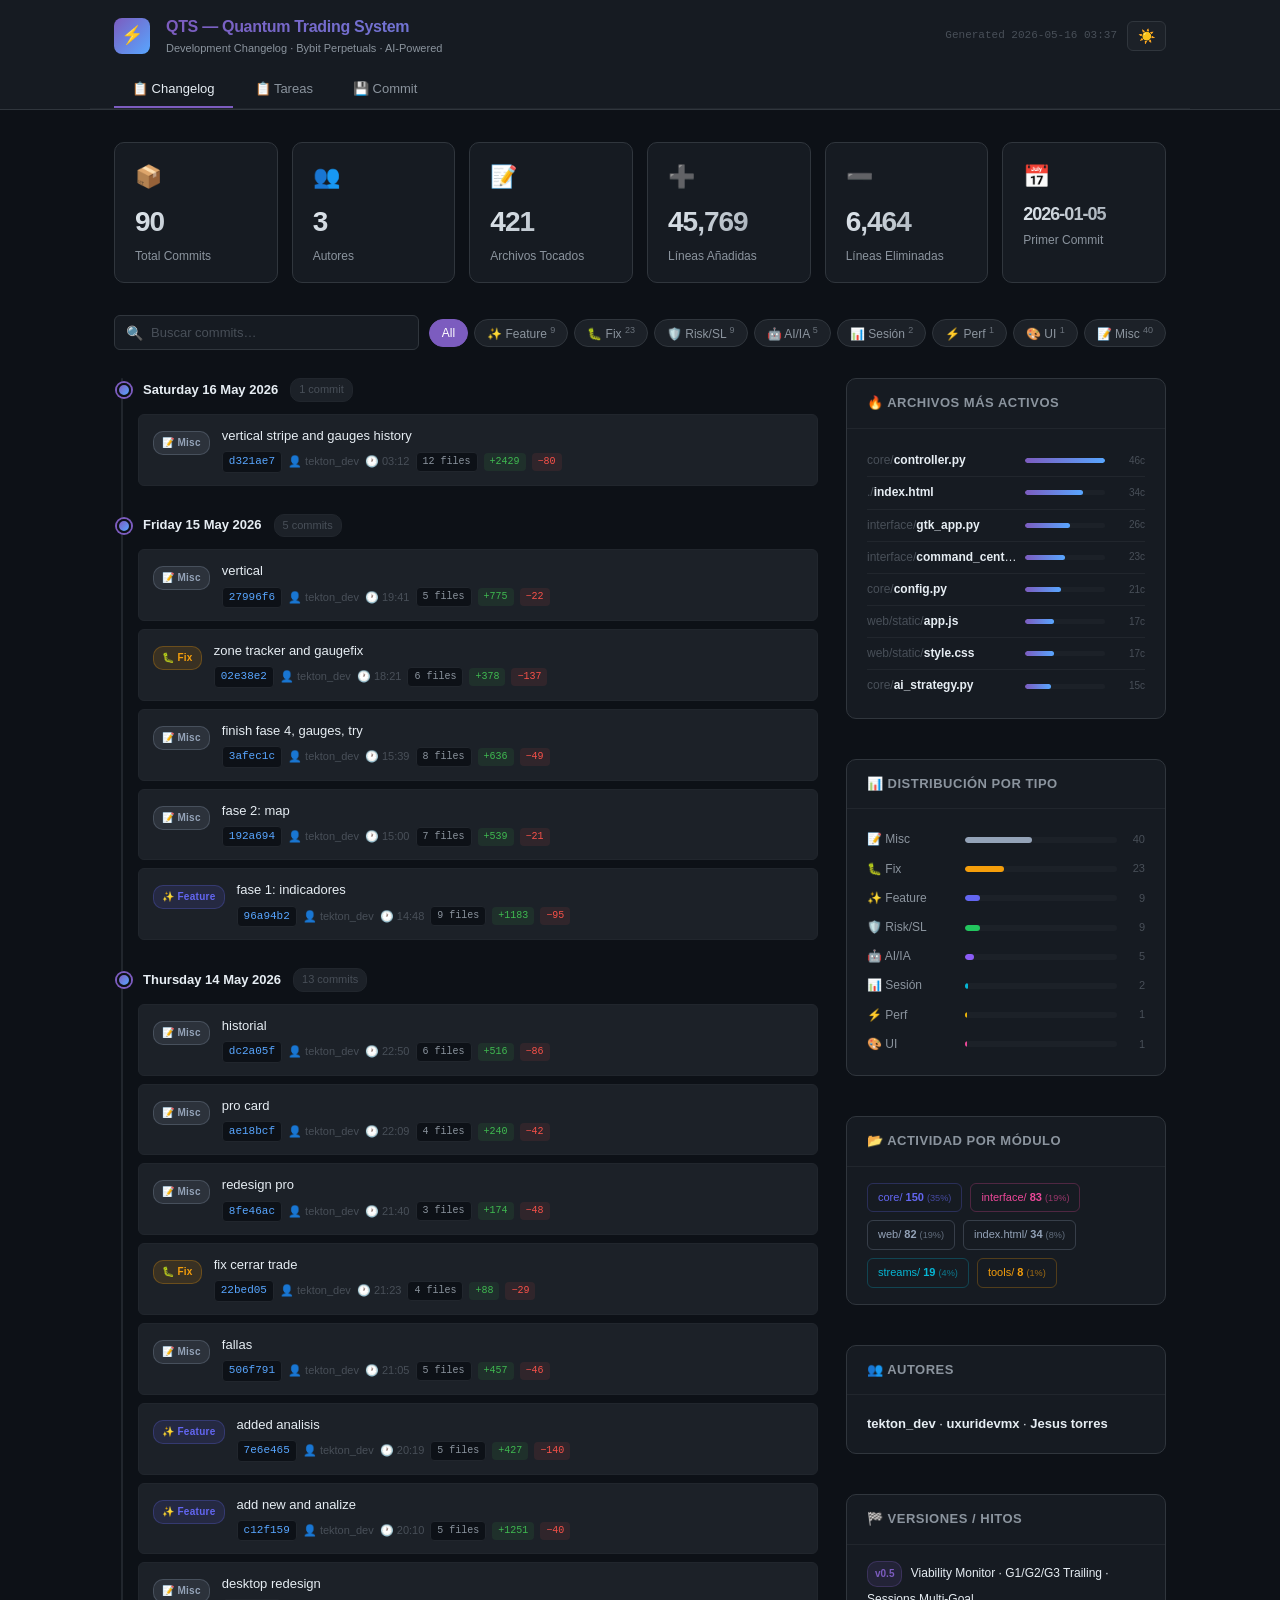
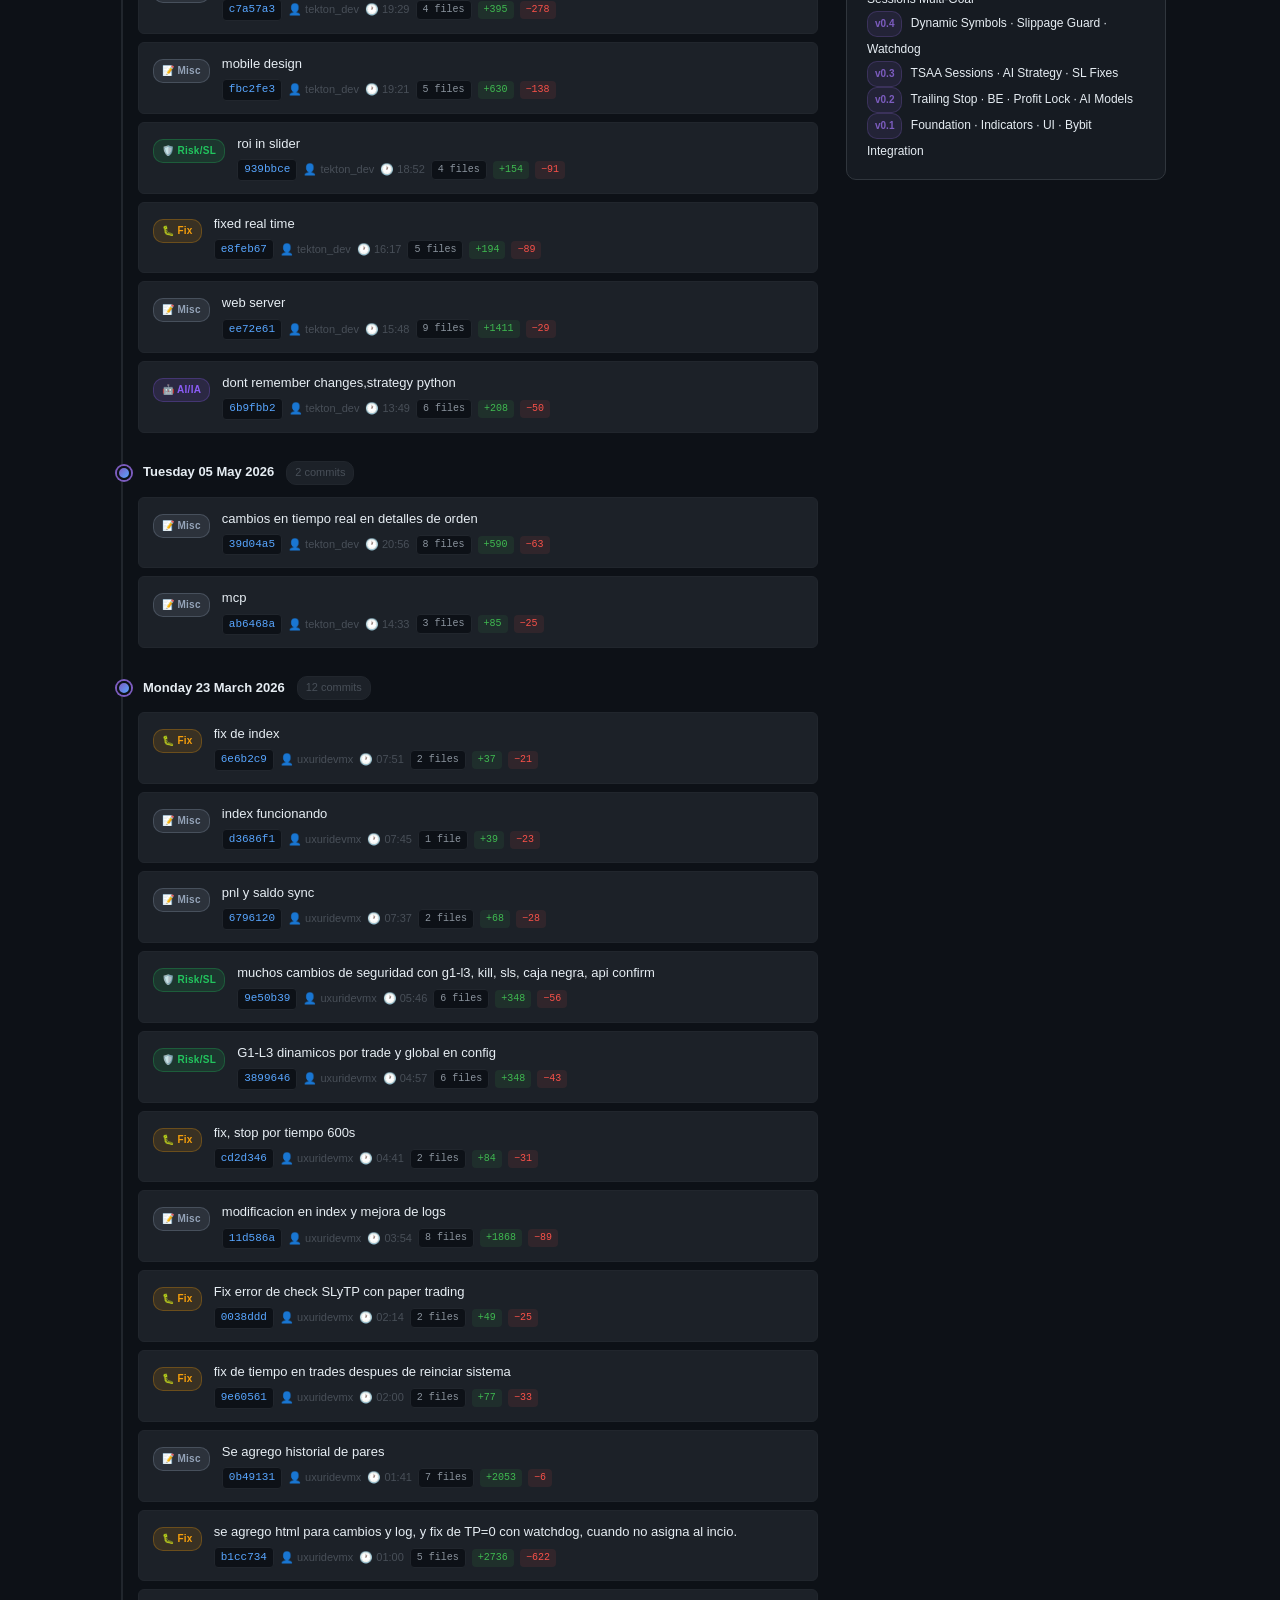
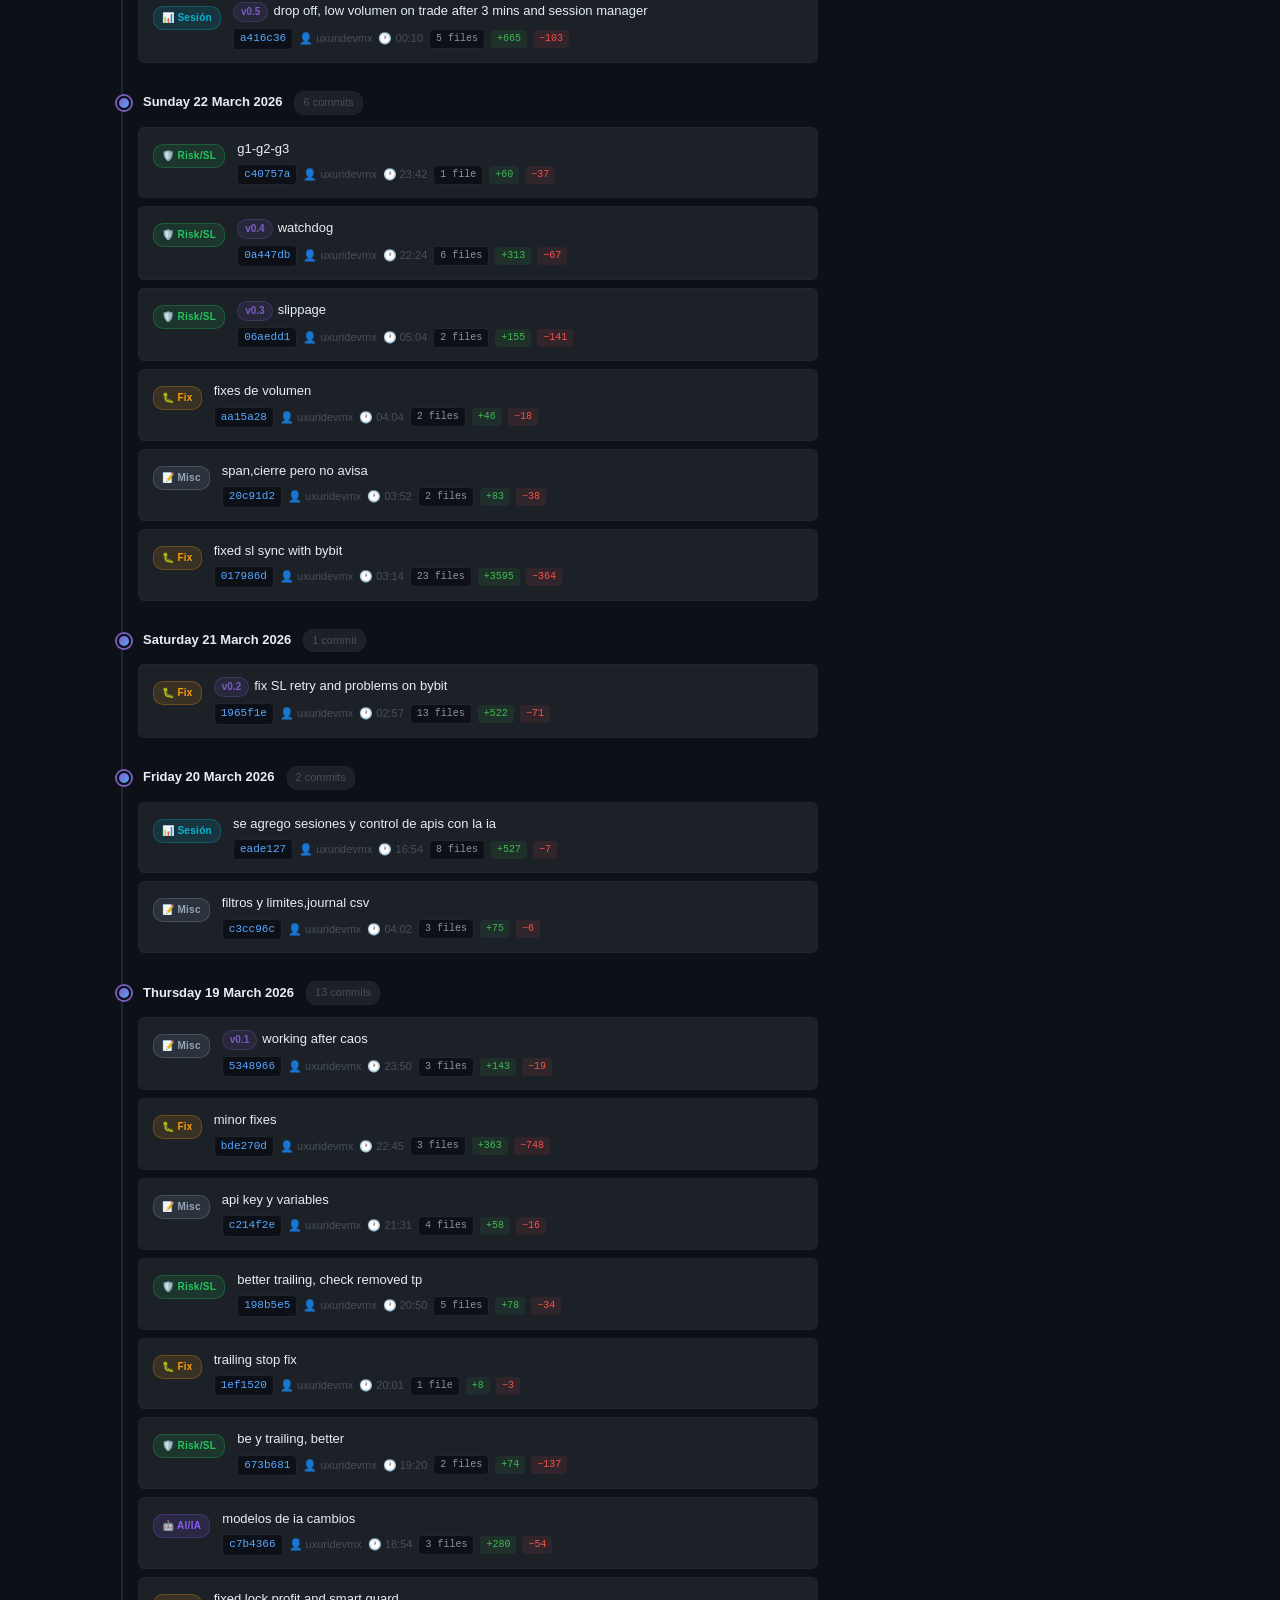
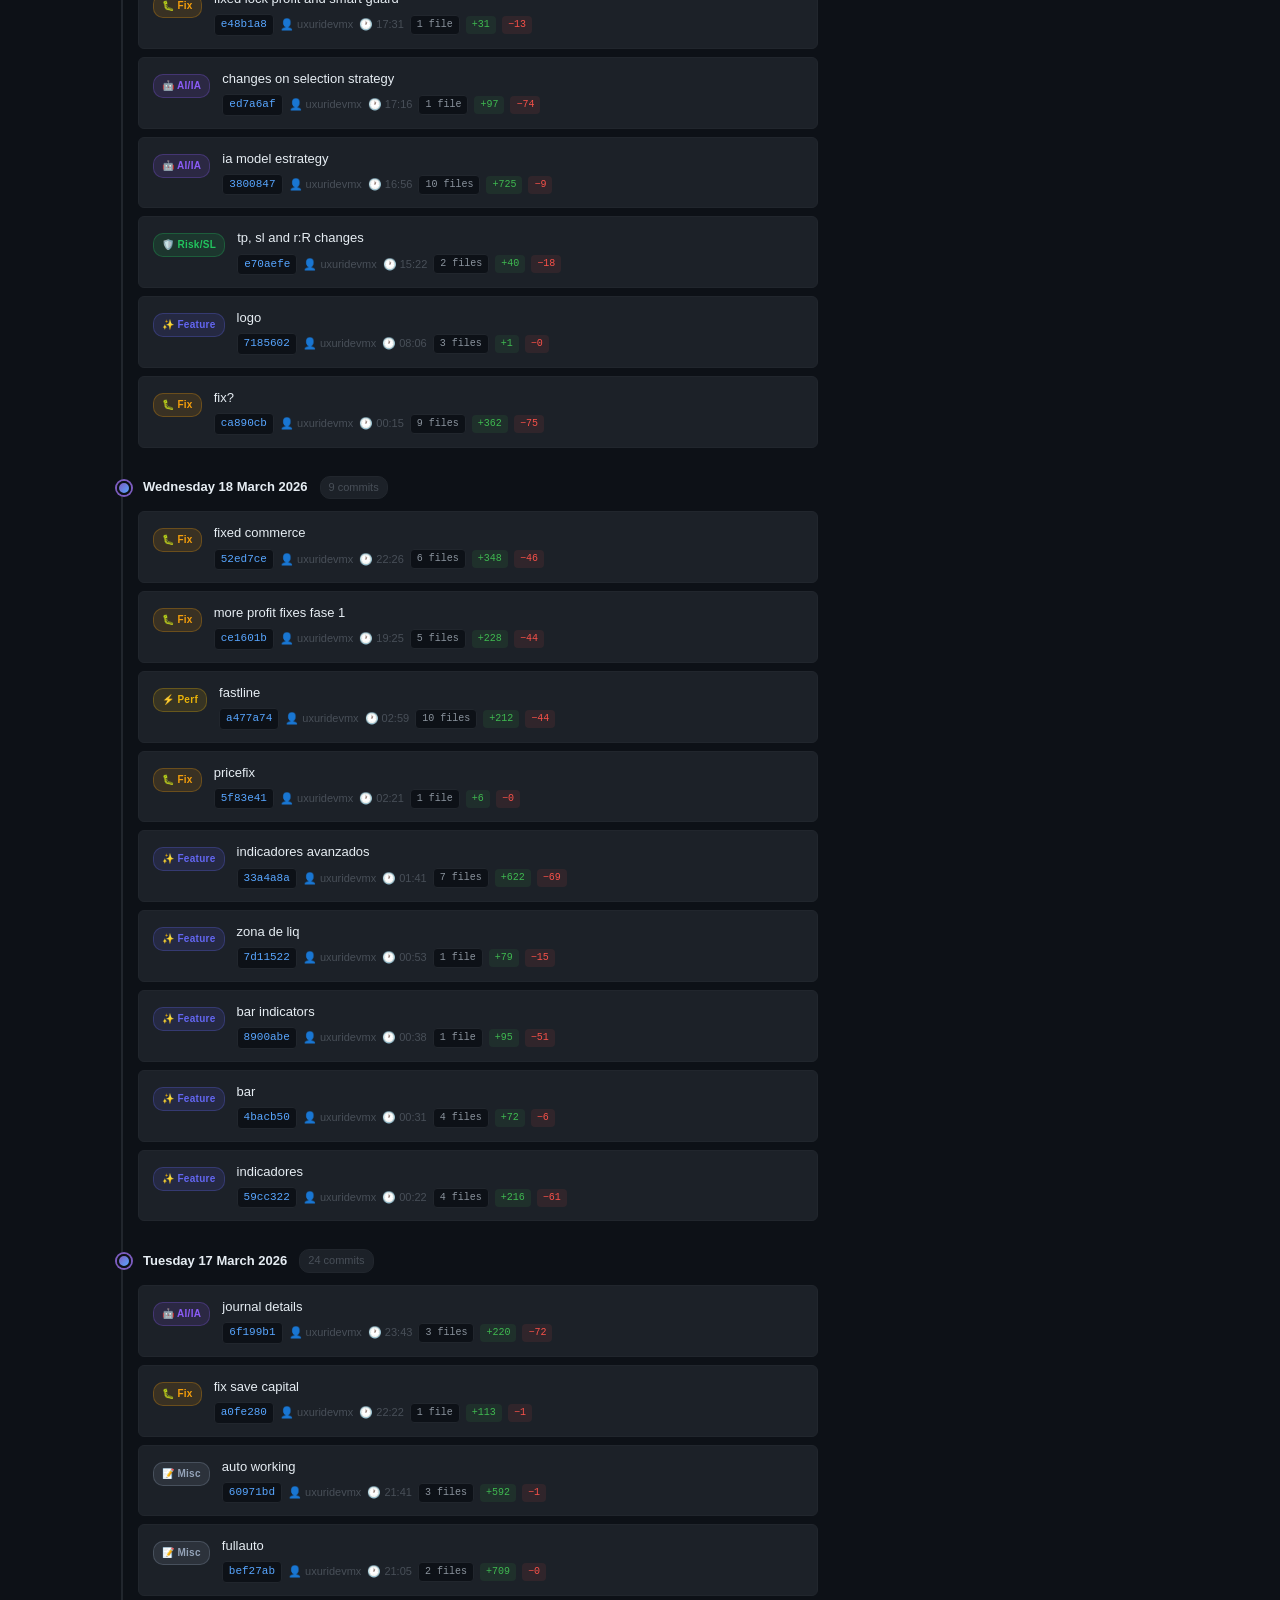
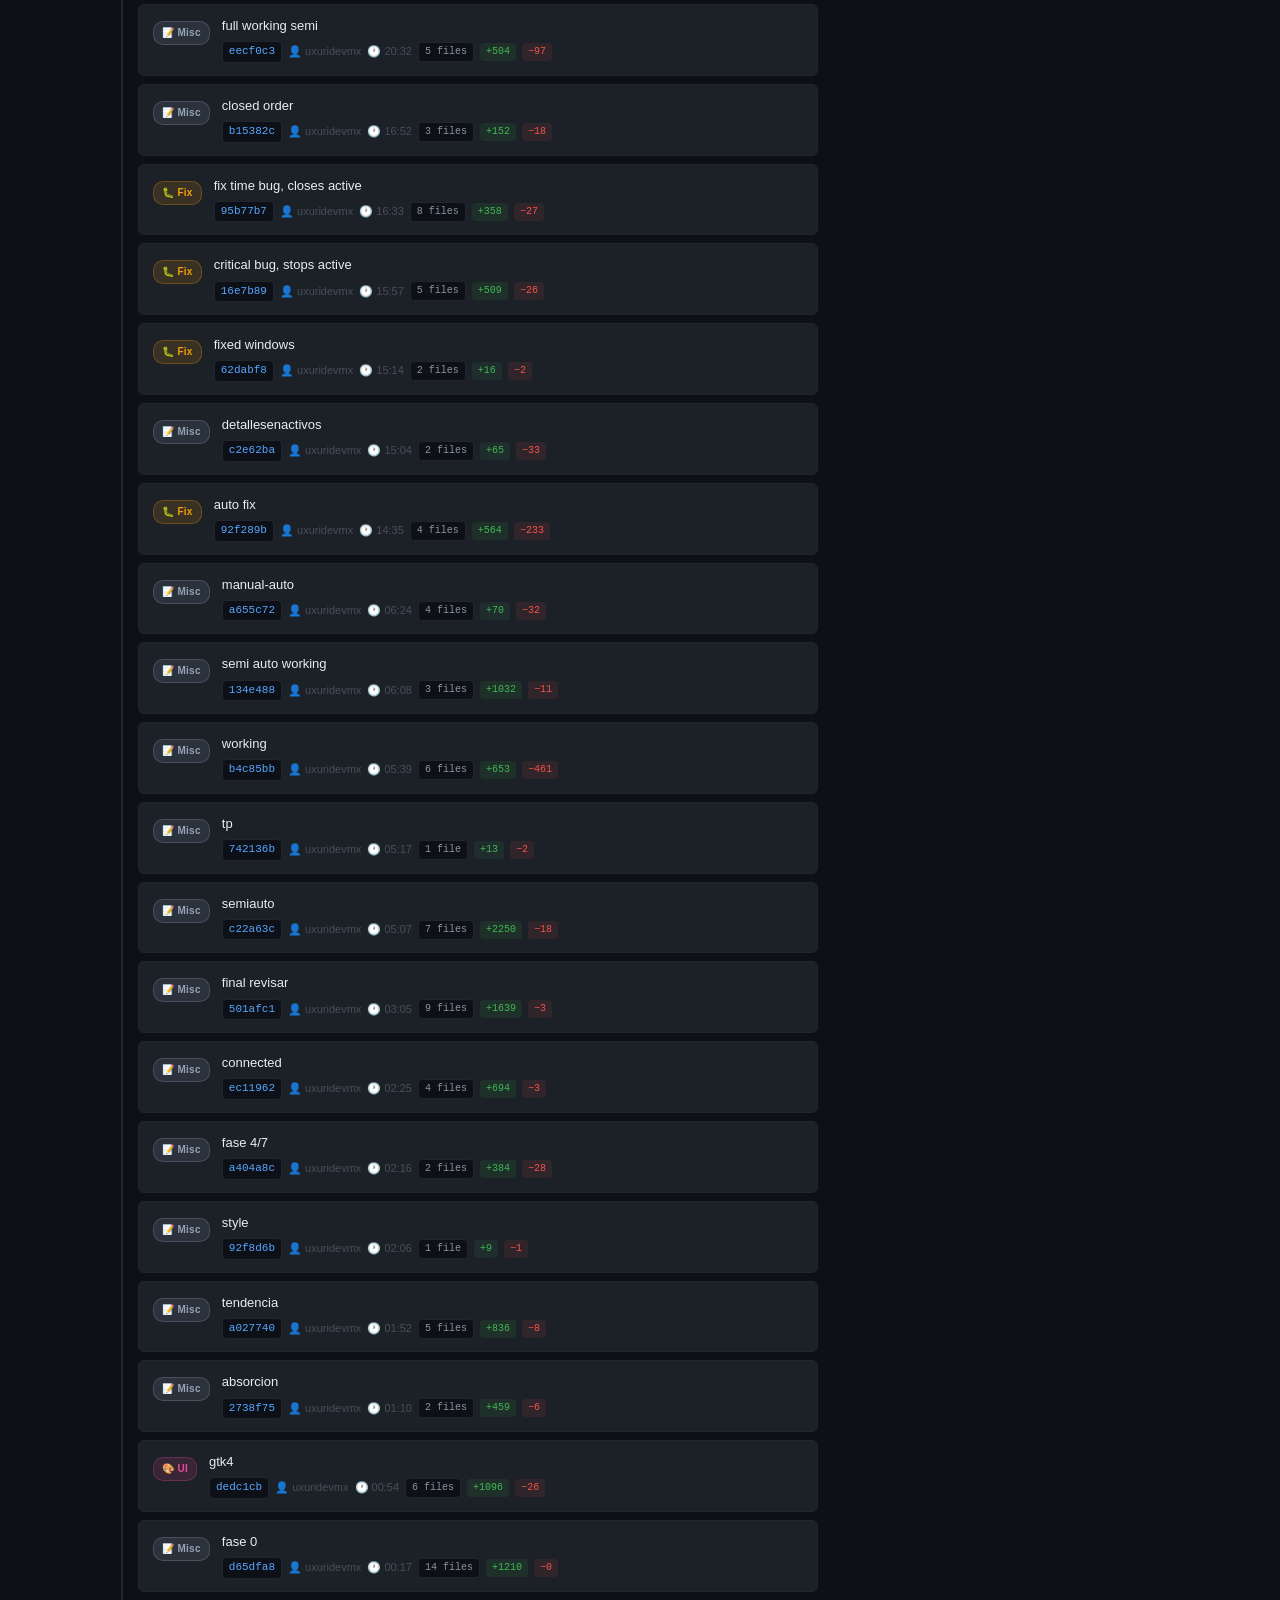
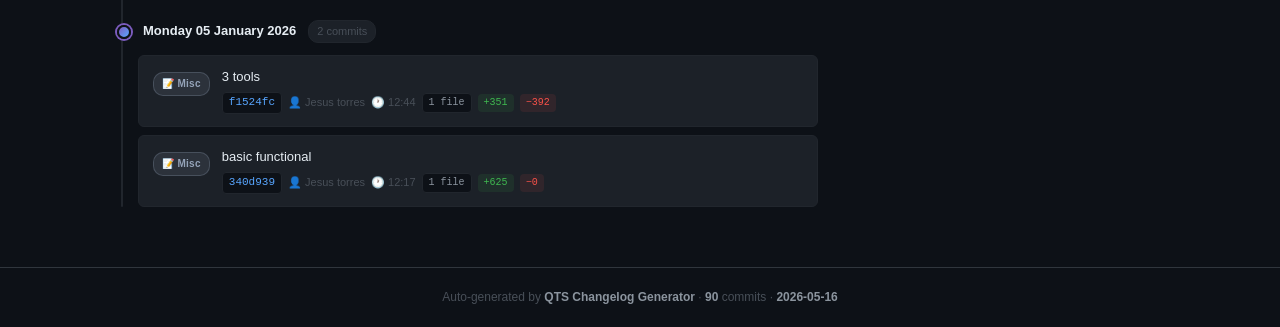
==== commit 7d87cf46: "graphica" ====
--- a/index.html
+++ b/index.html
@@ -648,7 +648,7 @@
       <p>Development Changelog · Bybit Perpetuals · AI-Powered</p>
     </div>
     <div class="header-actions">
-      <span class="gen-date">Generated 2026-05-16 03:12</span>
+      <span class="gen-date">Generated 2026-05-16 03:37</span>
       <button class="theme-btn" id="themeBtn" title="Toggle theme">🌙</button>
     </div>
   </div>
@@ -667,7 +667,7 @@
   <div class="stats-bar">
     <div class="stat-card">
       <div class="stat-icon">📦</div>
-      <div class="stat-value">89</div>
+      <div class="stat-value">90</div>
       <div class="stat-label">Total Commits</div>
     </div>
     <div class="stat-card">
@@ -677,17 +677,17 @@
     </div>
     <div class="stat-card">
       <div class="stat-icon">📝</div>
-      <div class="stat-value">409</div>
+      <div class="stat-value">421</div>
       <div class="stat-label">Archivos Tocados</div>
     </div>
     <div class="stat-card">
       <div class="stat-icon">➕</div>
-      <div class="stat-value" style="color:var(--green)">43,340</div>
+      <div class="stat-value" style="color:var(--green)">45,769</div>
       <div class="stat-label">Líneas Añadidas</div>
     </div>
     <div class="stat-card">
       <div class="stat-icon">➖</div>
-      <div class="stat-value" style="color:var(--red)">6,384</div>
+      <div class="stat-value" style="color:var(--red)">6,464</div>
       <div class="stat-label">Líneas Eliminadas</div>
     </div>
     <div class="stat-card">
@@ -704,13 +704,39 @@
       <input type="text" id="search" placeholder="Buscar commits…" autocomplete="off">
     </div>
     <div class="filter-pills" id="filterPills">
-      <button class="filter-pill active" data-cat="all">All</button><button class="filter-pill" data-cat="feat" style="--pill-color:#6366f1">✨ Feature <sup>9</sup></button><button class="filter-pill" data-cat="fix" style="--pill-color:#f59e0b">🐛 Fix <sup>23</sup></button><button class="filter-pill" data-cat="risk" style="--pill-color:#22c55e">🛡️ Risk/SL <sup>9</sup></button><button class="filter-pill" data-cat="ai" style="--pill-color:#8b5cf6">🤖 AI/IA <sup>5</sup></button><button class="filter-pill" data-cat="session" style="--pill-color:#06b6d4">📊 Sesión <sup>2</sup></button><button class="filter-pill" data-cat="perf" style="--pill-color:#eab308">⚡ Perf <sup>1</sup></button><button class="filter-pill" data-cat="ui" style="--pill-color:#ec4899">🎨 UI <sup>1</sup></button><button class="filter-pill" data-cat="other" style="--pill-color:#94a3b8">📝 Misc <sup>39</sup></button>
+      <button class="filter-pill active" data-cat="all">All</button><button class="filter-pill" data-cat="feat" style="--pill-color:#6366f1">✨ Feature <sup>9</sup></button><button class="filter-pill" data-cat="fix" style="--pill-color:#f59e0b">🐛 Fix <sup>23</sup></button><button class="filter-pill" data-cat="risk" style="--pill-color:#22c55e">🛡️ Risk/SL <sup>9</sup></button><button class="filter-pill" data-cat="ai" style="--pill-color:#8b5cf6">🤖 AI/IA <sup>5</sup></button><button class="filter-pill" data-cat="session" style="--pill-color:#06b6d4">📊 Sesión <sup>2</sup></button><button class="filter-pill" data-cat="perf" style="--pill-color:#eab308">⚡ Perf <sup>1</sup></button><button class="filter-pill" data-cat="ui" style="--pill-color:#ec4899">🎨 UI <sup>1</sup></button><button class="filter-pill" data-cat="other" style="--pill-color:#94a3b8">📝 Misc <sup>40</sup></button>
     </div>
   </div>
 
   <!-- TIMELINE -->
   <main>
     <div class="timeline" id="timeline">
+
+  <div class="day-group">
+    <div class="day-header">
+      <div class="day-dot"></div>
+      <span class="day-label">Saturday 16 May 2026</span>
+      <span class="day-count">1 commit</span>
+    </div>
+    <div class="day-commits">
+
+    <div class="commit-card" data-cat="other" data-msg="vertical stripe and gauges history" data-hash="d321ae7db1af1384001e71bc646d43d1fa40470d" onclick="showCommitDetail(this)">
+      <div class="commit-left">
+        <span class="cat-pill" style="background:#94a3b822;color:#94a3b8;border-color:#94a3b844"
+              title="Misc">📝 Misc</span>
+      </div>
+      <div class="commit-body">
+        <div class="commit-msg">vertical stripe and gauges history</div>
+        <div class="commit-meta">
+          <code class="hash-chip">d321ae7</code>
+          <span class="meta-author">👤 tekton_dev</span>
+          <span class="meta-time">🕐 03:12</span>
+          <span class="stat-chip files">12 files</span><span class="stat-chip ins">+2429</span><span class="stat-chip del">−80</span>
+        </div>
+      </div>
+    </div>
+    </div>
+  </div>
 
   <div class="day-group">
     <div class="day-header">
@@ -2274,9 +2300,9 @@
             <span class="file-path">./</span><strong>index.html</strong>
           </div>
           <div class="file-bar-wrap">
-            <div class="file-bar" style="width:71%"></div>
+            <div class="file-bar" style="width:73%"></div>
           </div>
-          <span class="file-count">33c</span>
+          <span class="file-count">34c</span>
         </div>
         <div class="file-row">
           <div class="file-name">
@@ -2310,18 +2336,18 @@
             <span class="file-path">web/static/</span><strong>app.js</strong>
           </div>
           <div class="file-bar-wrap">
-            <div class="file-bar" style="width:34%"></div>
+            <div class="file-bar" style="width:36%"></div>
           </div>
-          <span class="file-count">16c</span>
+          <span class="file-count">17c</span>
         </div>
         <div class="file-row">
           <div class="file-name">
             <span class="file-path">web/static/</span><strong>style.css</strong>
           </div>
           <div class="file-bar-wrap">
-            <div class="file-bar" style="width:34%"></div>
+            <div class="file-bar" style="width:36%"></div>
           </div>
-          <span class="file-count">16c</span>
+          <span class="file-count">17c</span>
         </div>
         <div class="file-row">
           <div class="file-name">
@@ -2343,28 +2369,28 @@
         <div class="cat-bar-row">
           <span class="cat-bar-label">📝 Misc</span>
           <div class="cat-bar-track">
-            <div class="cat-bar-fill" style="width:43.8%;background:#94a3b8"></div>
+            <div class="cat-bar-fill" style="width:44.4%;background:#94a3b8"></div>
           </div>
-          <span class="cat-bar-count">39</span>
+          <span class="cat-bar-count">40</span>
         </div>
         <div class="cat-bar-row">
           <span class="cat-bar-label">🐛 Fix</span>
           <div class="cat-bar-track">
-            <div class="cat-bar-fill" style="width:25.8%;background:#f59e0b"></div>
+            <div class="cat-bar-fill" style="width:25.6%;background:#f59e0b"></div>
           </div>
           <span class="cat-bar-count">23</span>
         </div>
         <div class="cat-bar-row">
           <span class="cat-bar-label">✨ Feature</span>
           <div class="cat-bar-track">
-            <div class="cat-bar-fill" style="width:10.1%;background:#6366f1"></div>
+            <div class="cat-bar-fill" style="width:10.0%;background:#6366f1"></div>
           </div>
           <span class="cat-bar-count">9</span>
         </div>
         <div class="cat-bar-row">
           <span class="cat-bar-label">🛡️ Risk/SL</span>
           <div class="cat-bar-track">
-            <div class="cat-bar-fill" style="width:10.1%;background:#22c55e"></div>
+            <div class="cat-bar-fill" style="width:10.0%;background:#22c55e"></div>
           </div>
           <span class="cat-bar-count">9</span>
         </div>
@@ -2404,7 +2430,7 @@
       <div class="section-head">📂 Actividad por Módulo</div>
       <div class="section-body">
         <div class="modules-grid">
-          <div class="mod-pill" style="border-color:#6366f144;color:#6366f1">core/ <strong>150</strong> <small>(36%)</small></div><div class="mod-pill" style="border-color:#ec489944;color:#ec4899">interface/ <strong>83</strong> <small>(20%)</small></div><div class="mod-pill" style="border-color:#94a3b844;color:#94a3b8">web/ <strong>71</strong> <small>(17%)</small></div><div class="mod-pill" style="border-color:#94a3b844;color:#94a3b8">index.html/ <strong>33</strong> <small>(8%)</small></div><div class="mod-pill" style="border-color:#06b6d444;color:#06b6d4">streams/ <strong>19</strong> <small>(4%)</small></div><div class="mod-pill" style="border-color:#f59e0b44;color:#f59e0b">tools/ <strong>8</strong> <small>(1%)</small></div>
+          <div class="mod-pill" style="border-color:#6366f144;color:#6366f1">core/ <strong>150</strong> <small>(35%)</small></div><div class="mod-pill" style="border-color:#ec489944;color:#ec4899">interface/ <strong>83</strong> <small>(19%)</small></div><div class="mod-pill" style="border-color:#94a3b844;color:#94a3b8">web/ <strong>82</strong> <small>(19%)</small></div><div class="mod-pill" style="border-color:#94a3b844;color:#94a3b8">index.html/ <strong>34</strong> <small>(8%)</small></div><div class="mod-pill" style="border-color:#06b6d444;color:#06b6d4">streams/ <strong>19</strong> <small>(4%)</small></div><div class="mod-pill" style="border-color:#f59e0b44;color:#f59e0b">tools/ <strong>8</strong> <small>(1%)</small></div>
         </div>
       </div>
     </div>
@@ -2496,15 +2522,15 @@
 
 <footer>
   Auto-generated by <strong>QTS Changelog Generator</strong> ·
-  <strong>89</strong> commits ·
-  <strong>2026-05-15</strong>
+  <strong>90</strong> commits ·
+  <strong>2026-05-16</strong>
 </footer>
 
 <button class="scroll-top" id="scrollTop" title="Volver arriba">↑</button>
 
 <script>
 // ─── Commits data (embedded) ────────────────────────────────────────────────
-window.COMMITS_DATA = {"27996f6fc57e8f3961957f0e9a99f7d09c19dd3c": {"message": "vertical", "body": "", "author": "tekton_dev", "date": "2026-05-15 19:41", "files_list": [{"file": "index.html", "ins": 36, "del": 20}, {"file": "web/static/app.js", "ins": 99, "del": 2}, {"file": "web/static/index.html", "ins": 25, "del": 0}, {"file": "web/static/lib/gravity_vertical.js", "ins": 296, "del": 0}, {"file": "web/static/style.css", "ins": 319, "del": 0}], "ins": 775, "del": 22, "cat": "other", "version": "", "short": "27996f6"}, "02e38e2cb28eb8a700e72d5473188e5df9e5c780": {"message": "zone tracker and gaugefix", "body": "", "author": "tekton_dev", "date": "2026-05-15 18:21", "files_list": [{"file": "core/db.py", "ins": 71, "del": 0}, {"file": "index.html", "ins": 41, "del": 25}, {"file": "web/server.py", "ins": 11, "del": 8}, {"file": "web/static/lib/gauges.js", "ins": 110, "del": 65}, {"file": "web/static/style.css", "ins": 28, "del": 25}, {"file": "web/zone_tracker.py", "ins": 117, "del": 14}], "ins": 378, "del": 137, "cat": "fix", "version": "", "short": "02e38e2"}, "3afec1c1e1c7b29eb3dbd7d2f021ab13a56aad44": {"message": "finish fase 4, gauges, try", "body": "", "author": "tekton_dev", "date": "2026-05-15 15:39", "files_list": [{"file": "index.html", "ins": 37, "del": 21}, {"file": "plan_indicadores.md", "ins": 117, "del": 0}, {"file": "web/sentiment.py", "ins": 194, "del": 0}, {"file": "web/server.py", "ins": 16, "del": 0}, {"file": "web/static/app.js", "ins": 84, "del": 28}, {"file": "web/static/index.html", "ins": 1, "del": 0}, {"file": "web/static/lib/gauges.js", "ins": 140, "del": 0}, {"file": "web/static/style.css", "ins": 47, "del": 0}], "ins": 636, "del": 49, "cat": "other", "version": "", "short": "3afec1c"}, "192a6942db8c81083832fad5f15133a964890fab": {"message": "fase 2: map", "body": "", "author": "tekton_dev", "date": "2026-05-15 15:00", "files_list": [{"file": "index.html", "ins": 47, "del": 21}, {"file": "web/liquidity_map.py", "ins": 155, "del": 0}, {"file": "web/server.py", "ins": 36, "del": 0}, {"file": "web/static/app.js", "ins": 74, "del": 0}, {"file": "web/static/index.html", "ins": 1, "del": 0}, {"file": "web/static/lib/gravity.js", "ins": 205, "del": 0}, {"file": "web/static/style.css", "ins": 21, "del": 0}], "ins": 539, "del": 21, "cat": "other", "version": "", "short": "192a694"}, "96a94b2995dc5f9c449efd1b35f55dffbc598a42": {"message": "fase 1: indicadores", "body": "", "author": "tekton_dev", "date": "2026-05-15 14:48", "files_list": [{"file": "index.html", "ins": 33, "del": 17}, {"file": "plan_indicadores.md", "ins": 407, "del": 0}, {"file": "web/calculator.py", "ins": 14, "del": 0}, {"file": "web/server.py", "ins": 12, "del": 1}, {"file": "web/static/app.js", "ins": 271, "del": 77}, {"file": "web/static/index.html", "ins": 1, "del": 0}, {"file": "web/static/lib/scale.js", "ins": 119, "del": 0}, {"file": "web/static/style.css", "ins": 141, "del": 0}, {"file": "web/zone_tracker.py", "ins": 185, "del": 0}], "ins": 1183, "del": 95, "cat": "feat", "version": "", "short": "96a94b2"}, "dc2a05f260874e25ae498af777252b4d02e3a7c5": {"message": "historial", "body": "", "author": "tekton_dev", "date": "2026-05-14 22:50", "files_list": [{"file": "index.html", "ins": 34, "del": 18}, {"file": "web/calculator.py", "ins": 5, "del": 3}, {"file": "web/server.py", "ins": 99, "del": 6}, {"file": "web/static/app.js", "ins": 242, "del": 33}, {"file": "web/static/index.html", "ins": 44, "del": 0}, {"file": "web/static/style.css", "ins": 92, "del": 26}], "ins": 516, "del": 86, "cat": "other", "version": "", "short": "dc2a05f"}, "ae18bcfcf1b20bf76787e8102ff1d20946c911ec": {"message": "pro card", "body": "", "author": "tekton_dev", "date": "2026-05-14 22:09", "files_list": [{"file": "index.html", "ins": 37, "del": 21}, {"file": "web/server.py", "ins": 24, "del": 0}, {"file": "web/static/app.js", "ins": 141, "del": 17}, {"file": "web/static/style.css", "ins": 38, "del": 4}], "ins": 240, "del": 42, "cat": "other", "version": "", "short": "ae18bcf"}, "8fe46acc250346982a79167520d6ea998d0adf5a": {"message": "redesign pro", "body": "", "author": "tekton_dev", "date": "2026-05-14 21:40", "files_list": [{"file": "index.html", "ins": 33, "del": 17}, {"file": "web/static/app.js", "ins": 94, "del": 23}, {"file": "web/static/style.css", "ins": 47, "del": 8}], "ins": 174, "del": 48, "cat": "other", "version": "", "short": "8fe46ac"}, "22bed05c07cb60095cfd52c1ae8187b366362f3d": {"message": "fix cerrar  trade", "body": "", "author": "tekton_dev", "date": "2026-05-14 21:23", "files_list": [{"file": "index.html", "ins": 36, "del": 20}, {"file": "streams/account.py", "ins": 8, "del": 1}, {"file": "web/server.py", "ins": 23, "del": 0}, {"file": "web/static/app.js", "ins": 21, "del": 8}], "ins": 88, "del": 29, "cat": "fix", "version": "", "short": "22bed05"}, "506f791b02dd34cab8f42a62ead2b1a19358cab2": {"message": "fallas", "body": "", "author": "tekton_dev", "date": "2026-05-14 21:05", "files_list": [{"file": "index.html", "ins": 37, "del": 21}, {"file": "web/server.py", "ins": 49, "del": 0}, {"file": "web/static/app.js", "ins": 276, "del": 14}, {"file": "web/static/index.html", "ins": 7, "del": 0}, {"file": "web/static/style.css", "ins": 88, "del": 11}], "ins": 457, "del": 46, "cat": "other", "version": "", "short": "506f791"}, "7e6e465262158d014c3f806a359ced1be52ee754": {"message": "added analisis", "body": "", "author": "tekton_dev", "date": "2026-05-14 20:19", "files_list": [{"file": "index.html", "ins": 34, "del": 18}, {"file": "web/server.py", "ins": 116, "del": 0}, {"file": "web/static/app.js", "ins": 167, "del": 116}, {"file": "web/static/index.html", "ins": 16, "del": 6}, {"file": "web/static/style.css", "ins": 94, "del": 0}], "ins": 427, "del": 140, "cat": "feat", "version": "", "short": "7e6e465"}, "c12f1593309020cadd38784c67f6e37c3f9285d9": {"message": "add new and analize", "body": "", "author": "tekton_dev", "date": "2026-05-14 20:10", "files_list": [{"file": "index.html", "ins": 36, "del": 20}, {"file": "web/server.py", "ins": 121, "del": 1}, {"file": "web/static/app.js", "ins": 533, "del": 10}, {"file": "web/static/index.html", "ins": 215, "del": 0}, {"file": "web/static/style.css", "ins": 346, "del": 9}], "ins": 1251, "del": 40, "cat": "feat", "version": "", "short": "c12f159"}, "c7a57a3cac74cf0dfbbcd84ea63d9393e1c7ff68": {"message": "desktop redesign", "body": "", "author": "tekton_dev", "date": "2026-05-14 19:29", "files_list": [{"file": "index.html", "ins": 35, "del": 19}, {"file": "web/static/app.js", "ins": 48, "del": 54}, {"file": "web/static/index.html", "ins": 162, "del": 153}, {"file": "web/static/style.css", "ins": 150, "del": 52}], "ins": 395, "del": 278, "cat": "other", "version": "", "short": "c7a57a3"}, "fbc2fe39bd45ccf81505aa150ae930432efcbaf3": {"message": "mobile design", "body": "", "author": "tekton_dev", "date": "2026-05-14 19:21", "files_list": [{"file": "index.html", "ins": 36, "del": 20}, {"file": "web/server.py", "ins": 36, "del": 1}, {"file": "web/static/app.js", "ins": 204, "del": 56}, {"file": "web/static/index.html", "ins": 177, "del": 57}, {"file": "web/static/style.css", "ins": 177, "del": 4}], "ins": 630, "del": 138, "cat": "other", "version": "", "short": "fbc2fe3"}, "939bbceccdd375190a9fe1c79052986e1986e2e3": {"message": "roi in slider", "body": "", "author": "tekton_dev", "date": "2026-05-14 18:52", "files_list": [{"file": "index.html", "ins": 33, "del": 17}, {"file": "web/calculator.py", "ins": 4, "del": 0}, {"file": "web/static/app.js", "ins": 86, "del": 45}, {"file": "web/static/style.css", "ins": 31, "del": 29}], "ins": 154, "del": 91, "cat": "risk", "version": "", "short": "939bbce"}, "e8feb6785d5a360caa6f4403fd22a2b0a2d3d2c4": {"message": "fixed real time", "body": "", "author": "tekton_dev", "date": "2026-05-14 16:17", "files_list": [{"file": "index.html", "ins": 35, "del": 19}, {"file": "web/calculator.py", "ins": 80, "del": 55}, {"file": "web/server.py", "ins": 21, "del": 3}, {"file": "web/static/app.js", "ins": 22, "del": 6}, {"file": "web/static/style.css", "ins": 36, "del": 6}], "ins": 194, "del": 89, "cat": "fix", "version": "", "short": "e8feb67"}, "ee72e614749e801a828198121430fa57b2de1316": {"message": "web server", "body": "", "author": "tekton_dev", "date": "2026-05-14 15:48", "files_list": [{"file": "index.html", "ins": 55, "del": 29}, {"file": "requirements.txt", "ins": 4, "del": 0}, {"file": "streams/account.py", "ins": 50, "del": 0}, {"file": "web/__init__.py", "ins": 0, "del": 0}, {"file": "web/calculator.py", "ins": 104, "del": 0}, {"file": "web/server.py", "ins": 332, "del": 0}, {"file": "web/static/app.js", "ins": 394, "del": 0}, {"file": "web/static/index.html", "ins": 92, "del": 0}, {"file": "web/static/style.css", "ins": 380, "del": 0}], "ins": 1411, "del": 29, "cat": "other", "version": "", "short": "ee72e61"}, "6b9fbb2a9c19deb998d0f93e43e0a90b6d78abd5": {"message": "dont remember changes,strategy python", "body": "", "author": "tekton_dev", "date": "2026-05-14 13:49", "files_list": [{"file": "core/ai_strategy.py", "ins": 12, "del": 6}, {"file": "core/config.py", "ins": 97, "del": 7}, {"file": "core/controller.py", "ins": 7, "del": 5}, {"file": "index.html", "ins": 47, "del": 31}, {"file": "interface/command_center.py", "ins": 42, "del": 0}, {"file": "streams/market.py", "ins": 3, "del": 1}], "ins": 208, "del": 50, "cat": "ai", "version": "", "short": "6b9fbb2"}, "39d04a50b56ae88b04072600b04efa57704b4c9f": {"message": "cambios en tiempo real en detalles de orden", "body": "", "author": "tekton_dev", "date": "2026-05-05 20:56", "files_list": [{"file": "core/ai_strategy.py", "ins": 18, "del": 2}, {"file": "core/controller.py", "ins": 14, "del": 0}, {"file": "core/trend.py", "ins": 4, "del": 0}, {"file": "index.html", "ins": 46, "del": 20}, {"file": "interface/command_center.py", "ins": 256, "del": 3}, {"file": "interface/gtk_app.py", "ins": 223, "del": 34}, {"file": "streams/klines.py", "ins": 11, "del": 4}, {"file": "streams/market.py", "ins": 18, "del": 0}], "ins": 590, "del": 63, "cat": "other", "version": "", "short": "39d04a5"}, "ab6468a1bed9fbd1fcdf546dbeb534b2db0c4f64": {"message": "mcp", "body": "", "author": "tekton_dev", "date": "2026-05-05 14:33", "files_list": [{"file": ".mcp.json", "ins": 2, "del": 2}, {"file": "index.html", "ins": 39, "del": 23}, {"file": "loop.md", "ins": 44, "del": 0}], "ins": 85, "del": 25, "cat": "other", "version": "", "short": "ab6468a"}, "6e6b2c918f5ae0765bcfe5721402a6fc3a8381d8": {"message": "fix de index", "body": "", "author": "uxuridevmx", "date": "2026-03-23 07:51", "files_list": [{"file": "index.html", "ins": 36, "del": 20}, {"file": "tools/generate_changelog.py", "ins": 1, "del": 1}], "ins": 37, "del": 21, "cat": "fix", "version": "", "short": "6e6b2c9"}, "d3686f19ae9637c780f4989500af3008a0e0ff92": {"message": "index funcionando", "body": "", "author": "uxuridevmx", "date": "2026-03-23 07:45", "files_list": [{"file": "index.html", "ins": 39, "del": 23}], "ins": 39, "del": 23, "cat": "other", "version": "", "short": "d3686f1"}, "6796120968a5ca710ea310b89651087dee1fc40b": {"message": "pnl y saldo sync", "body": "", "author": "uxuridevmx", "date": "2026-03-23 07:37", "files_list": [{"file": "core/controller.py", "ins": 26, "del": 2}, {"file": "index.html", "ins": 42, "del": 26}], "ins": 68, "del": 28, "cat": "other", "version": "", "short": "6796120"}, "9e50b39978dd051e38d64c07a6b5c83206ffdd1a": {"message": "muchos cambios de seguridad con g1-l3, kill, sls, caja negra, api confirm", "body": "", "author": "uxuridevmx", "date": "2026-03-23 05:46", "files_list": [{"file": "core/config.py", "ins": 5, "del": 2}, {"file": "core/controller.py", "ins": 150, "del": 16}, {"file": "core/executor.py", "ins": 29, "del": 0}, {"file": "index.html", "ins": 48, "del": 32}, {"file": "interface/command_center.py", "ins": 102, "del": 0}, {"file": "interface/settings_view.py", "ins": 14, "del": 6}], "ins": 348, "del": 56, "cat": "risk", "version": "", "short": "9e50b39"}, "38996462443dcf058312e80f115bd484df0ccb0a": {"message": "G1-L3 dinamicos por trade y global en config", "body": "", "author": "uxuridevmx", "date": "2026-03-23 04:57", "files_list": [{"file": "core/config.py", "ins": 10, "del": 0}, {"file": "core/controller.py", "ins": 80, "del": 18}, {"file": "core/order_model.py", "ins": 19, "del": 0}, {"file": "index.html", "ins": 41, "del": 25}, {"file": "interface/command_center.py", "ins": 179, "del": 0}, {"file": "interface/settings_view.py", "ins": 19, "del": 0}], "ins": 348, "del": 43, "cat": "risk", "version": "", "short": "3899646"}, "cd2d346fc2dfcf2168e723bf9974033fdb46c412": {"message": "fix, stop por tiempo 600s", "body": "ahora revisa metricas antes de hacerlo", "author": "uxuridevmx", "date": "2026-03-23 04:41", "files_list": [{"file": "core/controller.py", "ins": 41, "del": 4}, {"file": "index.html", "ins": 43, "del": 27}], "ins": 84, "del": 31, "cat": "fix", "version": "", "short": "cd2d346"}, "11d586a3f72b1d3803d10f105aa61082ad5c9595": {"message": "modificacion en index y mejora de logs", "body": "", "author": "uxuridevmx", "date": "2026-03-23 03:54", "files_list": [{"file": "core/ai_strategy.py", "ins": 34, "del": 3}, {"file": "core/controller.py", "ins": 17, "del": 1}, {"file": "core/db.py", "ins": 49, "del": 0}, {"file": "index.html", "ins": 733, "del": 78}, {"file": "main.py", "ins": 5, "del": 0}, {"file": "main_terminal.py", "ins": 5, "del": 0}, {"file": "tools/changelog_server.py", "ins": 323, "del": 0}, {"file": "tools/generate_changelog.py", "ins": 702, "del": 7}], "ins": 1868, "del": 89, "cat": "other", "version": "", "short": "11d586a"}, "0038dddfe6a8f5c87ae3a22624930d446a63d8f7": {"message": "Fix error de check SLyTP con paper trading", "body": "Se agrego una funcion paraverificar que elSLyTP estuvieran seguros pero el wrapper del paper trading no la conocia", "author": "uxuridevmx", "date": "2026-03-23 02:14", "files_list": [{"file": "core/paper_wallet.py", "ins": 8, "del": 0}, {"file": "index.html", "ins": 41, "del": 25}], "ins": 49, "del": 25, "cat": "fix", "version": "", "short": "0038ddd"}, "9e60561d06d21eb1800ad640461c5148b5afd9af": {"message": "fix de tiempo en trades despues de reinciar sistema", "body": "", "author": "uxuridevmx", "date": "2026-03-23 02:00", "files_list": [{"file": "core/controller.py", "ins": 32, "del": 4}, {"file": "index.html", "ins": 45, "del": 29}], "ins": 77, "del": 33, "cat": "fix", "version": "", "short": "9e60561"}, "0b49131ea27c52b20fcd08a05c1732f637bf75f5": {"message": "Se agrego historial  de pares", "body": "Para llevar control y mejores estadisticas para el sistema", "author": "uxuridevmx", "date": "2026-03-23 01:41", "files_list": [{"file": "core/config.py", "ins": 1, "del": 0}, {"file": "core/controller.py", "ins": 16, "del": 4}, {"file": "core/db.py", "ins": 303, "del": 0}, {"file": "core/order_model.py", "ins": 2, "del": 0}, {"file": "index.html", "ins": 1713, "del": 0}, {"file": "main.py", "ins": 10, "del": 1}, {"file": "main_terminal.py", "ins": 8, "del": 1}], "ins": 2053, "del": 6, "cat": "other", "version": "", "short": "0b49131"}, "b1cc73409587df810b256c3940f8732e4c88e259": {"message": "se agrego html para cambios y log, y fix de TP=0 con watchdog, cuando no asigna al incio.", "body": "", "author": "uxuridevmx", "date": "2026-03-23 01:00", "files_list": [{"file": "core/controller.py", "ins": 75, "del": 38}, {"file": "core/executor.py", "ins": 19, "del": 0}, {"file": "docs/index.html", "ins": 1697, "del": 0}, {"file": "index.html", "ins": 0, "del": 584}, {"file": "tools/generate_changelog.py", "ins": 945, "del": 0}], "ins": 2736, "del": 622, "cat": "fix", "version": "", "short": "b1cc734"}, "a416c360f751d22f02658c709a58a6fec808b83a": {"message": "drop off, low  volumen on trade after 3 mins and session manager", "body": "", "author": "uxuridevmx", "date": "2026-03-23 00:10", "files_list": [{"file": "core/controller.py", "ins": 202, "del": 20}, {"file": "core/db.py", "ins": 67, "del": 4}, {"file": "core/session.py", "ins": 61, "del": 13}, {"file": "interface/gtk_app.py", "ins": 36, "del": 1}, {"file": "interface/session_view.py", "ins": 299, "del": 65}], "ins": 665, "del": 103, "cat": "session", "version": "v0.5", "short": "a416c36"}, "c40757a369fe317f1ec2c95e2d6c200978f6952f": {"message": "g1-g2-g3", "body": "", "author": "uxuridevmx", "date": "2026-03-22 23:42", "files_list": [{"file": "core/controller.py", "ins": 60, "del": 37}], "ins": 60, "del": 37, "cat": "risk", "version": "", "short": "c40757a"}, "0a447db4ed331d63bd7ce2732fc8eaddcbe31d4c": {"message": "watchdog", "body": "", "author": "uxuridevmx", "date": "2026-03-22 22:24", "files_list": [{"file": "core/ai_strategy.py", "ins": 19, "del": 10}, {"file": "core/controller.py", "ins": 143, "del": 27}, {"file": "core/db.py", "ins": 49, "del": 1}, {"file": "core/executor.py", "ins": 19, "del": 12}, {"file": "interface/gtk_app.py", "ins": 48, "del": 12}, {"file": "main_terminal.py", "ins": 35, "del": 5}], "ins": 313, "del": 67, "cat": "risk", "version": "v0.4", "short": "0a447db"}, "06aedd1760732c18436dc97c11be999ba693eb01": {"message": "slippage", "body": "", "author": "uxuridevmx", "date": "2026-03-22 05:04", "files_list": [{"file": "core/ai_strategy.py", "ins": 14, "del": 2}, {"file": "core/controller.py", "ins": 141, "del": 139}], "ins": 155, "del": 141, "cat": "risk", "version": "v0.3", "short": "06aedd1"}, "aa15a28f09f61becb1243af816e859ee4d7f652b": {"message": "fixes de volumen", "body": "", "author": "uxuridevmx", "date": "2026-03-22 04:04", "files_list": [{"file": "core/controller.py", "ins": 31, "del": 11}, {"file": "streams/market.py", "ins": 15, "del": 7}], "ins": 46, "del": 18, "cat": "fix", "version": "", "short": "aa15a28"}, "20c91d2b348263fa36f42624080afc242dfd03ef": {"message": "span,cierre pero no avisa", "body": "", "author": "uxuridevmx", "date": "2026-03-22 03:52", "files_list": [{"file": "core/ai_strategy.py", "ins": 52, "del": 29}, {"file": "core/controller.py", "ins": 31, "del": 9}], "ins": 83, "del": 38, "cat": "other", "version": "", "short": "20c91d2"}, "017986d9be1e07f694b528ca7e18510239e6fe39": {"message": "fixed sl sync with bybit", "body": "", "author": "uxuridevmx", "date": "2026-03-22 03:14", "files_list": [{"file": "AUTO_FIX.md", "ins": 341, "del": 0}, {"file": "CLAUDE.md", "ins": 134, "del": 0}, {"file": "FIX_ERROR_34040.md", "ins": 116, "del": 0}, {"file": "OBSERVABILITY.md", "ins": 305, "del": 0}, {"file": "core/ai_strategy.py", "ins": 262, "del": 189}, {"file": "core/config.py", "ins": 1, "del": 0}, {"file": "core/controller.py", "ins": 343, "del": 110}, {"file": "core/db.py", "ins": 228, "del": 19}, {"file": "core/executor.py", "ins": 246, "del": 29}, {"file": "core/log_analyst.py", "ins": 399, "del": 0}, {"file": "core/logger.py", "ins": 141, "del": 0}, {"file": "core/order_model.py", "ins": 2, "del": 0}, {"file": "core/paper_wallet.py", "ins": 37, "del": 6}, {"file": "interface/analyst_view.py", "ins": 448, "del": 0}, {"file": "interface/gtk_app.py", "ins": 35, "del": 0}, {"file": "memory/MEMORY.md", "ins": 3, "del": 0}, {"file": "memory/project_bybit_hedge_mode.md", "ins": 10, "del": 0}, {"file": "memory/project_clear_tp_bug.md", "ins": 10, "del": 0}, {"file": "memory/project_observability.md", "ins": 13, "del": 0}, {"file": "streams/account.py", "ins": 19, "del": 11}, {"file": "tools/auto_fix.py", "ins": 129, "del": 0}, {"file": "tools/log_viewer.py", "ins": 297, "del": 0}, {"file": "tools/verify_observability.py", "ins": 76, "del": 0}], "ins": 3595, "del": 364, "cat": "fix", "version": "", "short": "017986d"}, "1965f1e38f9a90e1e4850d2f2609ed4fd8f4e9cf": {"message": "fix SL retry and problems on bybit", "body": "", "author": "uxuridevmx", "date": "2026-03-21 02:57", "files_list": [{"file": "core/ai_strategy.py", "ins": 12, "del": 4}, {"file": "core/config.py", "ins": 2, "del": 0}, {"file": "core/controller.py", "ins": 125, "del": 33}, {"file": "core/db.py", "ins": 55, "del": 3}, {"file": "core/executor.py", "ins": 5, "del": 2}, {"file": "core/session.py", "ins": 41, "del": 3}, {"file": "interface/command_center.py", "ins": 1, "del": 1}, {"file": "interface/gtk_app.py", "ins": 8, "del": 0}, {"file": "interface/journal_view.py", "ins": 4, "del": 1}, {"file": "interface/order_panel.py", "ins": 1, "del": 1}, {"file": "interface/session_view.py", "ins": 174, "del": 0}, {"file": "interface/settings_view.py", "ins": 32, "del": 0}, {"file": "streams/account.py", "ins": 62, "del": 23}], "ins": 522, "del": 71, "cat": "fix", "version": "v0.2", "short": "1965f1e"}, "eade127f492cdb2b2287c791e1675da78203842d": {"message": "se agrego sesiones y control de apis con la ia", "body": "", "author": "uxuridevmx", "date": "2026-03-20 16:54", "files_list": [{"file": "core/audit_agent.py", "ins": 106, "del": 0}, {"file": "core/config.py", "ins": 6, "del": 0}, {"file": "core/controller.py", "ins": 98, "del": 0}, {"file": "core/db.py", "ins": 65, "del": 7}, {"file": "core/notifier.py", "ins": 7, "del": 0}, {"file": "core/order_model.py", "ins": 2, "del": 0}, {"file": "core/session.py", "ins": 126, "del": 0}, {"file": "interface/command_center.py", "ins": 117, "del": 0}], "ins": 527, "del": 7, "cat": "session", "version": "", "short": "eade127"}, "c3cc96c4643ce644a1354d201a9cbbb045d957a6": {"message": "filtros y limites,journal csv", "body": "", "author": "uxuridevmx", "date": "2026-03-20 04:02", "files_list": [{"file": "core/paper_wallet.py", "ins": 1, "del": 1}, {"file": "interface/journal_view.py", "ins": 73, "del": 4}, {"file": "interface/settings_view.py", "ins": 1, "del": 1}], "ins": 75, "del": 6, "cat": "other", "version": "", "short": "c3cc96c"}, "5348966ba9a70a3976a7f6b86bab2b12da1f147c": {"message": "working after caos", "body": "", "author": "uxuridevmx", "date": "2026-03-19 23:50", "files_list": [{"file": "core/ai_strategy.py", "ins": 8, "del": 2}, {"file": "core/controller.py", "ins": 65, "del": 16}, {"file": "streams/market.py", "ins": 70, "del": 1}], "ins": 143, "del": 19, "cat": "other", "version": "v0.1", "short": "5348966"}, "bde270dc21879dd58d55fa982dedfc594a414277": {"message": "minor fixes", "body": "", "author": "uxuridevmx", "date": "2026-03-19 22:45", "files_list": [{"file": "core/ai_strategy.py", "ins": 16, "del": 19}, {"file": "core/config.py", "ins": 65, "del": 0}, {"file": "core/controller.py", "ins": 282, "del": 729}], "ins": 363, "del": 748, "cat": "fix", "version": "", "short": "bde270d"}, "c214f2e8727bba24c124fd4ec8509623b6273c24": {"message": "api key y variables", "body": "", "author": "uxuridevmx", "date": "2026-03-19 21:31", "files_list": [{"file": "core/ai_strategy.py", "ins": 10, "del": 14}, {"file": "core/config.py", "ins": 7, "del": 0}, {"file": "core/controller.py", "ins": 5, "del": 2}, {"file": "interface/settings_view.py", "ins": 36, "del": 0}], "ins": 58, "del": 16, "cat": "other", "version": "", "short": "c214f2e"}, "198b5e58f40935741306e99e1dce4bac055501f9": {"message": "better  trailing, check removed tp", "body": "", "author": "uxuridevmx", "date": "2026-03-19 20:50", "files_list": [{"file": "core/ai_strategy.py", "ins": 1, "del": 1}, {"file": "core/config.py", "ins": 3, "del": 3}, {"file": "core/controller.py", "ins": 46, "del": 21}, {"file": "core/strategy.py", "ins": 22, "del": 9}, {"file": "interface/settings_view.py", "ins": 6, "del": 0}], "ins": 78, "del": 34, "cat": "risk", "version": "", "short": "198b5e5"}, "1ef15202d965bddfb4fabb12c1e448c9633d1cac": {"message": "trailing stop fix", "body": "", "author": "uxuridevmx", "date": "2026-03-19 20:01", "files_list": [{"file": "core/controller.py", "ins": 8, "del": 3}], "ins": 8, "del": 3, "cat": "fix", "version": "", "short": "1ef1520"}, "673b681475c7bcaacfeb6db8a81fa20ca7b6a153": {"message": "be y trailing, better", "body": "", "author": "uxuridevmx", "date": "2026-03-19 19:20", "files_list": [{"file": "core/controller.py", "ins": 64, "del": 134}, {"file": "interface/settings_view.py", "ins": 10, "del": 3}], "ins": 74, "del": 137, "cat": "risk", "version": "", "short": "673b681"}, "c7b4366de54b18921355282f1fddb3c2969a00ed": {"message": "modelos de ia cambios", "body": "", "author": "uxuridevmx", "date": "2026-03-19 18:54", "files_list": [{"file": "core/ai_strategy.py", "ins": 102, "del": 28}, {"file": "core/config.py", "ins": 13, "del": 2}, {"file": "interface/settings_view.py", "ins": 165, "del": 24}], "ins": 280, "del": 54, "cat": "ai", "version": "", "short": "c7b4366"}, "e48b1a8ed80edf13c0e422794dc792f4f3c086f7": {"message": "fixed lock  profit and smart guard", "body": "", "author": "uxuridevmx", "date": "2026-03-19 17:31", "files_list": [{"file": "core/controller.py", "ins": 31, "del": 13}], "ins": 31, "del": 13, "cat": "fix", "version": "", "short": "e48b1a8"}, "ed7a6af4c9cc8d87857223802d69050525e3075b": {"message": "changes on selection strategy", "body": "", "author": "uxuridevmx", "date": "2026-03-19 17:16", "files_list": [{"file": "core/ai_strategy.py", "ins": 97, "del": 74}], "ins": 97, "del": 74, "cat": "ai", "version": "", "short": "ed7a6af"}, "38008471d1244eebb25b4dabc0d6c388a04e877f": {"message": "ia model estrategy", "body": "", "author": "uxuridevmx", "date": "2026-03-19 16:56", "files_list": [{"file": ".gitignore", "ins": 1, "del": 0}, {"file": "=1.0.0", "ins": 0, "del": 0}, {"file": "core/ai_strategy.py", "ins": 424, "del": 0}, {"file": "core/config.py", "ins": 7, "del": 0}, {"file": "core/controller.py", "ins": 76, "del": 0}, {"file": "core/db.py", "ins": 13, "del": 7}, {"file": "core/order_model.py", "ins": 7, "del": 1}, {"file": "interface/order_panel.py", "ins": 50, "del": 1}, {"file": "interface/settings_view.py", "ins": 144, "del": 0}, {"file": "requirements.txt", "ins": 3, "del": 0}], "ins": 725, "del": 9, "cat": "ai", "version": "", "short": "3800847"}, "e70aefec77543e1dfa54a3f734985097b2a9a54d": {"message": "tp, sl and r:R changes", "body": "", "author": "uxuridevmx", "date": "2026-03-19 15:22", "files_list": [{"file": "core/controller.py", "ins": 8, "del": 8}, {"file": "core/strategy.py", "ins": 32, "del": 10}], "ins": 40, "del": 18, "cat": "risk", "version": "", "short": "e70aefe"}, "7185602084abbd39ec3227b4224a4e6fdc76317b": {"message": "logo", "body": "", "author": "uxuridevmx", "date": "2026-03-19 08:06", "files_list": [{"file": "assets/logo.jpg", "ins": 0, "del": 0}, {"file": "assets/logo.png", "ins": 0, "del": 0}, {"file": "main.py", "ins": 1, "del": 0}], "ins": 1, "del": 0, "cat": "feat", "version": "", "short": "7185602"}, "ca890cbe30ebba76e9e9a452ec2300a55b019671": {"message": "fix?", "body": "", "author": "uxuridevmx", "date": "2026-03-19 00:15", "files_list": [{"file": "core/config.py", "ins": 12, "del": 2}, {"file": "core/controller.py", "ins": 54, "del": 0}, {"file": "core/db.py", "ins": 14, "del": 6}, {"file": "core/order_model.py", "ins": 3, "del": 0}, {"file": "core/paper_wallet.py", "ins": 6, "del": 4}, {"file": "core/regime.py", "ins": 8, "del": 0}, {"file": "core/strategy.py", "ins": 149, "del": 48}, {"file": "interface/journal_view.py", "ins": 114, "del": 13}, {"file": "interface/settings_view.py", "ins": 2, "del": 2}], "ins": 362, "del": 75, "cat": "fix", "version": "", "short": "ca890cb"}, "52ed7cedc08b657e64c274f699179d049dbabe1d": {"message": "fixed commerce", "body": "", "author": "uxuridevmx", "date": "2026-03-18 22:26", "files_list": [{"file": "core/config.py", "ins": 39, "del": 22}, {"file": "core/controller.py", "ins": 130, "del": 21}, {"file": "core/executor.py", "ins": 36, "del": 0}, {"file": "interface/command_center.py", "ins": 5, "del": 2}, {"file": "interface/gtk_app.py", "ins": 15, "del": 0}, {"file": "interface/settings_view.py", "ins": 123, "del": 1}], "ins": 348, "del": 46, "cat": "fix", "version": "", "short": "52ed7ce"}, "ce1601b642f0518e8bbc5f0fc48654075a07aa82": {"message": "more profit fixes fase 1", "body": "", "author": "uxuridevmx", "date": "2026-03-18 19:25", "files_list": [{"file": "core/config.py", "ins": 26, "del": 1}, {"file": "core/controller.py", "ins": 108, "del": 26}, {"file": "core/strategy.py", "ins": 12, "del": 9}, {"file": "interface/command_center.py", "ins": 14, "del": 8}, {"file": "interface/settings_view.py", "ins": 68, "del": 0}], "ins": 228, "del": 44, "cat": "fix", "version": "", "short": "ce1601b"}, "a477a74e15c5156d2ec035333e442a526bea6f0c": {"message": "fastline", "body": "", "author": "uxuridevmx", "date": "2026-03-18 02:59", "files_list": [{"file": "core/config.py", "ins": 45, "del": 1}, {"file": "core/controller.py", "ins": 13, "del": 5}, {"file": "core/order_model.py", "ins": 3, "del": 0}, {"file": "core/paper_wallet.py", "ins": 3, "del": 0}, {"file": "core/trend.py", "ins": 34, "del": 14}, {"file": "interface/command_center.py", "ins": 39, "del": 10}, {"file": "interface/gtk_app.py", "ins": 4, "del": 4}, {"file": "interface/settings_view.py", "ins": 58, "del": 1}, {"file": "mcp_server.py", "ins": 4, "del": 3}, {"file": "streams/klines.py", "ins": 9, "del": 6}], "ins": 212, "del": 44, "cat": "perf", "version": "", "short": "a477a74"}, "5f83e41e927ab1588e3c68ca953e55d9ebc7ab25": {"message": "pricefix", "body": "", "author": "uxuridevmx", "date": "2026-03-18 02:21", "files_list": [{"file": "mcp_server.py", "ins": 6, "del": 0}], "ins": 6, "del": 0, "cat": "fix", "version": "", "short": "5f83e41"}, "33a4a8ae5730218d7bf2aafeb689342ab59741aa": {"message": "indicadores avanzados", "body": "", "author": "uxuridevmx", "date": "2026-03-18 01:41", "files_list": [{"file": "core/config.py", "ins": 4, "del": 0}, {"file": "core/controller.py", "ins": 2, "del": 0}, {"file": "core/paper_wallet.py", "ins": 379, "del": 0}, {"file": "interface/command_center.py", "ins": 14, "del": 20}, {"file": "interface/extractor_view.py", "ins": 40, "del": 10}, {"file": "interface/gtk_app.py", "ins": 66, "del": 38}, {"file": "interface/settings_view.py", "ins": 117, "del": 1}], "ins": 622, "del": 69, "cat": "feat", "version": "", "short": "33a4a8a"}, "7d11522d947eb10073314e2d01b11e9ae3340627": {"message": "zona de liq", "body": "", "author": "uxuridevmx", "date": "2026-03-18 00:53", "files_list": [{"file": "interface/command_center.py", "ins": 79, "del": 15}], "ins": 79, "del": 15, "cat": "feat", "version": "", "short": "7d11522"}, "8900abec6d36cea449abd892e898c3dc48487943": {"message": "bar indicators", "body": "", "author": "uxuridevmx", "date": "2026-03-18 00:38", "files_list": [{"file": "interface/command_center.py", "ins": 95, "del": 51}], "ins": 95, "del": 51, "cat": "feat", "version": "", "short": "8900abe"}, "4bacb50b7cf557dfee194b42ac997abc98b00532": {"message": "bar", "body": "", "author": "uxuridevmx", "date": "2026-03-18 00:31", "files_list": [{"file": "interface/command_center.py", "ins": 27, "del": 0}, {"file": "interface/gtk_app.py", "ins": 7, "del": 0}, {"file": "streams/account.py", "ins": 12, "del": 1}, {"file": "streams/market.py", "ins": 26, "del": 5}], "ins": 72, "del": 6, "cat": "feat", "version": "", "short": "4bacb50"}, "59cc32211d4263bd25a9751fa5b2f19675db965a": {"message": "indicadores", "body": "", "author": "uxuridevmx", "date": "2026-03-18 00:22", "files_list": [{"file": "core/controller.py", "ins": 8, "del": 9}, {"file": "core/executor.py", "ins": 10, "del": 6}, {"file": "interface/command_center.py", "ins": 196, "del": 45}, {"file": "interface/gtk_app.py", "ins": 2, "del": 1}], "ins": 216, "del": 61, "cat": "feat", "version": "", "short": "59cc322"}, "6f199b17f1241f2e74f229968d587059f5813aff": {"message": "journal details", "body": "", "author": "uxuridevmx", "date": "2026-03-17 23:43", "files_list": [{"file": "core/controller.py", "ins": 69, "del": 12}, {"file": "interface/journal_view.py", "ins": 147, "del": 57}, {"file": "streams/account.py", "ins": 4, "del": 3}], "ins": 220, "del": 72, "cat": "ai", "version": "", "short": "6f199b1"}, "a0fe280e6fd8d755a715d24eb83a0f824d7cb9de": {"message": "fix save capital", "body": "", "author": "uxuridevmx", "date": "2026-03-17 22:22", "files_list": [{"file": "core/controller.py", "ins": 113, "del": 1}], "ins": 113, "del": 1, "cat": "fix", "version": "", "short": "a0fe280"}, "60971bd872e088a79764a9ae9e696c24e433c529": {"message": "auto working", "body": "", "author": "uxuridevmx", "date": "2026-03-17 21:41", "files_list": [{"file": "interface/extractor_view.py", "ins": 525, "del": 0}, {"file": "interface/gtk_app.py", "ins": 8, "del": 0}, {"file": "mcp_server.py", "ins": 59, "del": 1}], "ins": 592, "del": 1, "cat": "other", "version": "", "short": "60971bd"}, "bef27ab565b6875a70cea9ed2cfb17ae33b69e6d": {"message": "fullauto", "body": "", "author": "uxuridevmx", "date": "2026-03-17 21:05", "files_list": [{"file": ".mcp.json", "ins": 8, "del": 0}, {"file": "mcp_server.py", "ins": 701, "del": 0}], "ins": 709, "del": 0, "cat": "other", "version": "", "short": "bef27ab"}, "eecf0c3880c077f4c1942ac60441376436b0c6ae": {"message": "full working semi", "body": "", "author": "uxuridevmx", "date": "2026-03-17 20:32", "files_list": [{"file": "core/controller.py", "ins": 170, "del": 12}, {"file": "core/executor.py", "ins": 34, "del": 4}, {"file": "core/regime.py", "ins": 76, "del": 4}, {"file": "core/strategy.py", "ins": 131, "del": 27}, {"file": "interface/command_center.py", "ins": 93, "del": 50}], "ins": 504, "del": 97, "cat": "other", "version": "", "short": "eecf0c3"}, "b15382c465134285b104b403dc74fffd6c9e9cac": {"message": "closed order", "body": "", "author": "uxuridevmx", "date": "2026-03-17 16:52", "files_list": [{"file": "core/config.py", "ins": 7, "del": 1}, {"file": "core/controller.py", "ins": 50, "del": 14}, {"file": "interface/command_center.py", "ins": 95, "del": 3}], "ins": 152, "del": 18, "cat": "other", "version": "", "short": "b15382c"}, "95b77b7af21a4acb5abfc71e1e2a75891b8c1978": {"message": "fix time bug,  closes active", "body": "", "author": "uxuridevmx", "date": "2026-03-17 16:33", "files_list": [{"file": "core/config.py", "ins": 13, "del": 2}, {"file": "core/controller.py", "ins": 66, "del": 19}, {"file": "core/order_model.py", "ins": 1, "del": 0}, {"file": "core/risk.py", "ins": 1, "del": 1}, {"file": "core/strategy.py", "ins": 1, "del": 1}, {"file": "interface/command_center.py", "ins": 38, "del": 4}, {"file": "interface/gtk_app.py", "ins": 7, "del": 0}, {"file": "interface/settings_view.py", "ins": 231, "del": 0}], "ins": 358, "del": 27, "cat": "fix", "version": "", "short": "95b77b7"}, "16e7b893b386ce0b4ea7621cd2b425b9b4ae9bbc": {"message": "critical bug, stops active", "body": "", "author": "uxuridevmx", "date": "2026-03-17 15:57", "files_list": [{"file": "core/controller.py", "ins": 90, "del": 22}, {"file": "core/db.py", "ins": 61, "del": 0}, {"file": "interface/command_center.py", "ins": 25, "del": 4}, {"file": "interface/gtk_app.py", "ins": 8, "del": 0}, {"file": "interface/journal_view.py", "ins": 325, "del": 0}], "ins": 509, "del": 26, "cat": "fix", "version": "", "short": "16e7b89"}, "62dabf8a00d28e19f836662955125e2c5340728c": {"message": "fixed windows", "body": "", "author": "uxuridevmx", "date": "2026-03-17 15:14", "files_list": [{"file": "interface/command_center.py", "ins": 2, "del": 0}, {"file": "interface/gtk_app.py", "ins": 14, "del": 2}], "ins": 16, "del": 2, "cat": "fix", "version": "", "short": "62dabf8"}, "c2e62ba10951997f40b4153c0493e234ff455bc0": {"message": "detallesenactivos", "body": "", "author": "uxuridevmx", "date": "2026-03-17 15:04", "files_list": [{"file": "interface/command_center.py", "ins": 57, "del": 22}, {"file": "interface/gtk_app.py", "ins": 8, "del": 11}], "ins": 65, "del": 33, "cat": "other", "version": "", "short": "c2e62ba"}, "92f289b24e74aa2ad0bd32fd776f9d35ad8d36d5": {"message": "auto fix", "body": "", "author": "uxuridevmx", "date": "2026-03-17 14:35", "files_list": [{"file": "core/controller.py", "ins": 37, "del": 12}, {"file": "core/db.py", "ins": 27, "del": 0}, {"file": "interface/command_center.py", "ins": 420, "del": 181}, {"file": "interface/gtk_app.py", "ins": 80, "del": 40}], "ins": 564, "del": 233, "cat": "fix", "version": "", "short": "92f289b"}, "a655c72d9f21b61e88be9f23a0cd273b2ae2bd18": {"message": "manual-auto", "body": "", "author": "uxuridevmx", "date": "2026-03-17 06:24", "files_list": [{"file": "core/config.py", "ins": 5, "del": 1}, {"file": "core/controller.py", "ins": 16, "del": 10}, {"file": "core/order_model.py", "ins": 1, "del": 1}, {"file": "interface/command_center.py", "ins": 48, "del": 20}], "ins": 70, "del": 32, "cat": "other", "version": "", "short": "a655c72"}, "134e488299f7756360e16369d96a237a8bf04a7f": {"message": "semi auto working", "body": "", "author": "uxuridevmx", "date": "2026-03-17 06:08", "files_list": [{"file": "core/controller.py", "ins": 69, "del": 1}, {"file": "interface/command_center.py", "ins": 926, "del": 0}, {"file": "interface/gtk_app.py", "ins": 37, "del": 10}], "ins": 1032, "del": 11, "cat": "other", "version": "", "short": "134e488"}, "b4c85bb1ef7015bd22e93a51e176cd8625e503c2": {"message": "working", "body": "", "author": "uxuridevmx", "date": "2026-03-17 05:39", "files_list": [{"file": "core/controller.py", "ins": 210, "del": 196}, {"file": "core/db.py", "ins": 121, "del": 1}, {"file": "core/notifier.py", "ins": 81, "del": 0}, {"file": "core/order_model.py", "ins": 13, "del": 9}, {"file": "interface/gtk_app.py", "ins": 2, "del": 5}, {"file": "interface/order_panel.py", "ins": 226, "del": 250}], "ins": 653, "del": 461, "cat": "other", "version": "", "short": "b4c85bb"}, "742136bcdf53850ccec0af4758e9cfbc43569fec": {"message": "tp", "body": "", "author": "uxuridevmx", "date": "2026-03-17 05:17", "files_list": [{"file": "core/controller.py", "ins": 13, "del": 2}], "ins": 13, "del": 2, "cat": "other", "version": "", "short": "742136b"}, "c22a63cc60823382b13ddd0d302857a98d600c0f": {"message": "semiauto", "body": "", "author": "uxuridevmx", "date": "2026-03-17 05:07", "files_list": [{"file": "core/controller.py", "ins": 509, "del": 0}, {"file": "core/executor.py", "ins": 420, "del": 0}, {"file": "core/order_model.py", "ins": 149, "del": 0}, {"file": "core/strategy.py", "ins": 438, "del": 0}, {"file": "interface/gtk_app.py", "ins": 124, "del": 18}, {"file": "interface/order_panel.py", "ins": 603, "del": 0}, {"file": "main.py", "ins": 7, "del": 0}], "ins": 2250, "del": 18, "cat": "other", "version": "", "short": "c22a63c"}, "501afc1ad8b21cfd86c86c6b2a35f2b5a04c05ba": {"message": "final revisar", "body": "", "author": "uxuridevmx", "date": "2026-03-17 03:05", "files_list": [{"file": "core/status_writer.py", "ins": 133, "del": 0}, {"file": "core/technicals.py", "ins": 254, "del": 0}, {"file": "gnome-extension/extension.js", "ins": 370, "del": 0}, {"file": "gnome-extension/install.sh", "ins": 51, "del": 0}, {"file": "gnome-extension/metadata.json", "ins": 8, "del": 0}, {"file": "gnome-extension/stylesheet.css", "ins": 11, "del": 0}, {"file": "interface/gtk_app.py", "ins": 157, "del": 3}, {"file": "streams/klines.py", "ins": 124, "del": 0}, {"file": "tools/analyze_trade.py", "ins": 531, "del": 0}], "ins": 1639, "del": 3, "cat": "other", "version": "", "short": "501afc1"}, "ec119626232bfaedc2218fae24b9a04907bdae2d": {"message": "connected", "body": "", "author": "uxuridevmx", "date": "2026-03-17 02:25", "files_list": [{"file": "core/risk.py", "ins": 168, "del": 0}, {"file": "interface/gtk_app.py", "ins": 166, "del": 3}, {"file": "interface/gtk_style.css", "ins": 9, "del": 0}, {"file": "streams/account.py", "ins": 351, "del": 0}], "ins": 694, "del": 3, "cat": "other", "version": "", "short": "ec11962"}, "a404a8c999889c3b8d9387760ef4c13853907406": {"message": "fase  4/7", "body": "", "author": "uxuridevmx", "date": "2026-03-17 02:16", "files_list": [{"file": "core/regime.py", "ins": 312, "del": 0}, {"file": "interface/gtk_app.py", "ins": 72, "del": 28}], "ins": 384, "del": 28, "cat": "other", "version": "", "short": "a404a8c"}, "92f8d6b2177e2daedcb530541845c72475362308": {"message": "style", "body": "", "author": "uxuridevmx", "date": "2026-03-17 02:06", "files_list": [{"file": "interface/gtk_app.py", "ins": 9, "del": 1}], "ins": 9, "del": 1, "cat": "other", "version": "", "short": "92f8d6b"}, "a02774051467e518295cf8bbceaa302fc014e1c5": {"message": "tendencia", "body": "", "author": "uxuridevmx", "date": "2026-03-17 01:52", "files_list": [{"file": "core/liquidity.py", "ins": 403, "del": 0}, {"file": "core/trend.py", "ins": 190, "del": 0}, {"file": "interface/gtk_app.py", "ins": 214, "del": 7}, {"file": "interface/gtk_style.css", "ins": 9, "del": 0}, {"file": "streams/market.py", "ins": 20, "del": 1}], "ins": 836, "del": 8, "cat": "other", "version": "", "short": "a027740"}, "2738f759e7813f0bb9597f0dc638a269973c1f59": {"message": "absorcion", "body": "", "author": "uxuridevmx", "date": "2026-03-17 01:10", "files_list": [{"file": "core/absorption.py", "ins": 336, "del": 0}, {"file": "interface/gtk_app.py", "ins": 123, "del": 6}], "ins": 459, "del": 6, "cat": "other", "version": "", "short": "2738f75"}, "dedc1cb6757eaeb84376aa57fbd422e9341e4f70": {"message": "gtk4", "body": "", "author": "uxuridevmx", "date": "2026-03-17 00:54", "files_list": [{"file": "interface/gtk_app.py", "ins": 852, "del": 0}, {"file": "interface/gtk_style.css", "ins": 129, "del": 0}, {"file": "main.py", "ins": 17, "del": 6}, {"file": "main_terminal.py", "ins": 20, "del": 0}, {"file": "setup.sh", "ins": 11, "del": 3}, {"file": "streams/market.py", "ins": 67, "del": 17}], "ins": 1096, "del": 26, "cat": "ui", "version": "", "short": "dedc1cb"}, "d65dfa8545d9d865c4159e7d7a294a59a5aacfb0": {"message": "fase  0", "body": "", "author": "uxuridevmx", "date": "2026-03-17 00:17", "files_list": [{"file": ".env.example", "ins": 21, "del": 0}, {"file": ".gitignore", "ins": 9, "del": 0}, {"file": "core/__init__.py", "ins": 0, "del": 0}, {"file": "core/config.py", "ins": 43, "del": 0}, {"file": "core/db.py", "ins": 56, "del": 0}, {"file": "interface/__init__.py", "ins": 0, "del": 0}, {"file": "interface/terminal.py", "ins": 466, "del": 0}, {"file": "main.py", "ins": 20, "del": 0}, {"file": "memory/MEMORY.md", "ins": 13, "del": 0}, {"file": "memory/project_phase1.md", "ins": 21, "del": 0}, {"file": "requirements.txt", "ins": 17, "del": 0}, {"file": "setup.sh", "ins": 52, "del": 0}, {"file": "streams/__init__.py", "ins": 0, "del": 0}, {"file": "streams/market.py", "ins": 492, "del": 0}], "ins": 1210, "del": 0, "cat": "other", "version": "", "short": "d65dfa8"}, "f1524fcdb954be0b4406adab176cec100ddb53d5": {"message": "3 tools", "body": "", "author": "Jesus torres", "date": "2026-01-05 12:44", "files_list": [{"file": "index.html", "ins": 351, "del": 392}], "ins": 351, "del": 392, "cat": "other", "version": "", "short": "f1524fc"}, "340d93974b44d2d55783baffaa2ee098da35498d": {"message": "basic functional", "body": "", "author": "Jesus torres", "date": "2026-01-05 12:17", "files_list": [{"file": "index.html", "ins": 625, "del": 0}], "ins": 625, "del": 0, "cat": "other", "version": "", "short": "340d939"}};
+window.COMMITS_DATA = {"d321ae7db1af1384001e71bc646d43d1fa40470d": {"message": "vertical stripe and gauges history", "body": "", "author": "tekton_dev", "date": "2026-05-16 03:12", "files_list": [{"file": "index.html", "ins": 41, "del": 25}, {"file": "web/energy_tracker.py", "ins": 165, "del": 0}, {"file": "web/eta_estimator.py", "ins": 192, "del": 0}, {"file": "web/level_tracker.py", "ins": 180, "del": 0}, {"file": "web/server.py", "ins": 123, "del": 0}, {"file": "web/static/app.js", "ins": 585, "del": 15}, {"file": "web/static/index.html", "ins": 79, "del": 0}, {"file": "web/static/lib/gauges.js", "ins": 71, "del": 7}, {"file": "web/static/lib/gravity.js", "ins": 260, "del": 11}, {"file": "web/static/lib/gravity_vertical.js", "ins": 245, "del": 13}, {"file": "web/static/style.css", "ins": 447, "del": 9}, {"file": "web/zone_tracker.py", "ins": 41, "del": 0}], "ins": 2429, "del": 80, "cat": "other", "version": "", "short": "d321ae7"}, "27996f6fc57e8f3961957f0e9a99f7d09c19dd3c": {"message": "vertical", "body": "", "author": "tekton_dev", "date": "2026-05-15 19:41", "files_list": [{"file": "index.html", "ins": 36, "del": 20}, {"file": "web/static/app.js", "ins": 99, "del": 2}, {"file": "web/static/index.html", "ins": 25, "del": 0}, {"file": "web/static/lib/gravity_vertical.js", "ins": 296, "del": 0}, {"file": "web/static/style.css", "ins": 319, "del": 0}], "ins": 775, "del": 22, "cat": "other", "version": "", "short": "27996f6"}, "02e38e2cb28eb8a700e72d5473188e5df9e5c780": {"message": "zone tracker and gaugefix", "body": "", "author": "tekton_dev", "date": "2026-05-15 18:21", "files_list": [{"file": "core/db.py", "ins": 71, "del": 0}, {"file": "index.html", "ins": 41, "del": 25}, {"file": "web/server.py", "ins": 11, "del": 8}, {"file": "web/static/lib/gauges.js", "ins": 110, "del": 65}, {"file": "web/static/style.css", "ins": 28, "del": 25}, {"file": "web/zone_tracker.py", "ins": 117, "del": 14}], "ins": 378, "del": 137, "cat": "fix", "version": "", "short": "02e38e2"}, "3afec1c1e1c7b29eb3dbd7d2f021ab13a56aad44": {"message": "finish fase 4, gauges, try", "body": "", "author": "tekton_dev", "date": "2026-05-15 15:39", "files_list": [{"file": "index.html", "ins": 37, "del": 21}, {"file": "plan_indicadores.md", "ins": 117, "del": 0}, {"file": "web/sentiment.py", "ins": 194, "del": 0}, {"file": "web/server.py", "ins": 16, "del": 0}, {"file": "web/static/app.js", "ins": 84, "del": 28}, {"file": "web/static/index.html", "ins": 1, "del": 0}, {"file": "web/static/lib/gauges.js", "ins": 140, "del": 0}, {"file": "web/static/style.css", "ins": 47, "del": 0}], "ins": 636, "del": 49, "cat": "other", "version": "", "short": "3afec1c"}, "192a6942db8c81083832fad5f15133a964890fab": {"message": "fase 2: map", "body": "", "author": "tekton_dev", "date": "2026-05-15 15:00", "files_list": [{"file": "index.html", "ins": 47, "del": 21}, {"file": "web/liquidity_map.py", "ins": 155, "del": 0}, {"file": "web/server.py", "ins": 36, "del": 0}, {"file": "web/static/app.js", "ins": 74, "del": 0}, {"file": "web/static/index.html", "ins": 1, "del": 0}, {"file": "web/static/lib/gravity.js", "ins": 205, "del": 0}, {"file": "web/static/style.css", "ins": 21, "del": 0}], "ins": 539, "del": 21, "cat": "other", "version": "", "short": "192a694"}, "96a94b2995dc5f9c449efd1b35f55dffbc598a42": {"message": "fase 1: indicadores", "body": "", "author": "tekton_dev", "date": "2026-05-15 14:48", "files_list": [{"file": "index.html", "ins": 33, "del": 17}, {"file": "plan_indicadores.md", "ins": 407, "del": 0}, {"file": "web/calculator.py", "ins": 14, "del": 0}, {"file": "web/server.py", "ins": 12, "del": 1}, {"file": "web/static/app.js", "ins": 271, "del": 77}, {"file": "web/static/index.html", "ins": 1, "del": 0}, {"file": "web/static/lib/scale.js", "ins": 119, "del": 0}, {"file": "web/static/style.css", "ins": 141, "del": 0}, {"file": "web/zone_tracker.py", "ins": 185, "del": 0}], "ins": 1183, "del": 95, "cat": "feat", "version": "", "short": "96a94b2"}, "dc2a05f260874e25ae498af777252b4d02e3a7c5": {"message": "historial", "body": "", "author": "tekton_dev", "date": "2026-05-14 22:50", "files_list": [{"file": "index.html", "ins": 34, "del": 18}, {"file": "web/calculator.py", "ins": 5, "del": 3}, {"file": "web/server.py", "ins": 99, "del": 6}, {"file": "web/static/app.js", "ins": 242, "del": 33}, {"file": "web/static/index.html", "ins": 44, "del": 0}, {"file": "web/static/style.css", "ins": 92, "del": 26}], "ins": 516, "del": 86, "cat": "other", "version": "", "short": "dc2a05f"}, "ae18bcfcf1b20bf76787e8102ff1d20946c911ec": {"message": "pro card", "body": "", "author": "tekton_dev", "date": "2026-05-14 22:09", "files_list": [{"file": "index.html", "ins": 37, "del": 21}, {"file": "web/server.py", "ins": 24, "del": 0}, {"file": "web/static/app.js", "ins": 141, "del": 17}, {"file": "web/static/style.css", "ins": 38, "del": 4}], "ins": 240, "del": 42, "cat": "other", "version": "", "short": "ae18bcf"}, "8fe46acc250346982a79167520d6ea998d0adf5a": {"message": "redesign pro", "body": "", "author": "tekton_dev", "date": "2026-05-14 21:40", "files_list": [{"file": "index.html", "ins": 33, "del": 17}, {"file": "web/static/app.js", "ins": 94, "del": 23}, {"file": "web/static/style.css", "ins": 47, "del": 8}], "ins": 174, "del": 48, "cat": "other", "version": "", "short": "8fe46ac"}, "22bed05c07cb60095cfd52c1ae8187b366362f3d": {"message": "fix cerrar  trade", "body": "", "author": "tekton_dev", "date": "2026-05-14 21:23", "files_list": [{"file": "index.html", "ins": 36, "del": 20}, {"file": "streams/account.py", "ins": 8, "del": 1}, {"file": "web/server.py", "ins": 23, "del": 0}, {"file": "web/static/app.js", "ins": 21, "del": 8}], "ins": 88, "del": 29, "cat": "fix", "version": "", "short": "22bed05"}, "506f791b02dd34cab8f42a62ead2b1a19358cab2": {"message": "fallas", "body": "", "author": "tekton_dev", "date": "2026-05-14 21:05", "files_list": [{"file": "index.html", "ins": 37, "del": 21}, {"file": "web/server.py", "ins": 49, "del": 0}, {"file": "web/static/app.js", "ins": 276, "del": 14}, {"file": "web/static/index.html", "ins": 7, "del": 0}, {"file": "web/static/style.css", "ins": 88, "del": 11}], "ins": 457, "del": 46, "cat": "other", "version": "", "short": "506f791"}, "7e6e465262158d014c3f806a359ced1be52ee754": {"message": "added analisis", "body": "", "author": "tekton_dev", "date": "2026-05-14 20:19", "files_list": [{"file": "index.html", "ins": 34, "del": 18}, {"file": "web/server.py", "ins": 116, "del": 0}, {"file": "web/static/app.js", "ins": 167, "del": 116}, {"file": "web/static/index.html", "ins": 16, "del": 6}, {"file": "web/static/style.css", "ins": 94, "del": 0}], "ins": 427, "del": 140, "cat": "feat", "version": "", "short": "7e6e465"}, "c12f1593309020cadd38784c67f6e37c3f9285d9": {"message": "add new and analize", "body": "", "author": "tekton_dev", "date": "2026-05-14 20:10", "files_list": [{"file": "index.html", "ins": 36, "del": 20}, {"file": "web/server.py", "ins": 121, "del": 1}, {"file": "web/static/app.js", "ins": 533, "del": 10}, {"file": "web/static/index.html", "ins": 215, "del": 0}, {"file": "web/static/style.css", "ins": 346, "del": 9}], "ins": 1251, "del": 40, "cat": "feat", "version": "", "short": "c12f159"}, "c7a57a3cac74cf0dfbbcd84ea63d9393e1c7ff68": {"message": "desktop redesign", "body": "", "author": "tekton_dev", "date": "2026-05-14 19:29", "files_list": [{"file": "index.html", "ins": 35, "del": 19}, {"file": "web/static/app.js", "ins": 48, "del": 54}, {"file": "web/static/index.html", "ins": 162, "del": 153}, {"file": "web/static/style.css", "ins": 150, "del": 52}], "ins": 395, "del": 278, "cat": "other", "version": "", "short": "c7a57a3"}, "fbc2fe39bd45ccf81505aa150ae930432efcbaf3": {"message": "mobile design", "body": "", "author": "tekton_dev", "date": "2026-05-14 19:21", "files_list": [{"file": "index.html", "ins": 36, "del": 20}, {"file": "web/server.py", "ins": 36, "del": 1}, {"file": "web/static/app.js", "ins": 204, "del": 56}, {"file": "web/static/index.html", "ins": 177, "del": 57}, {"file": "web/static/style.css", "ins": 177, "del": 4}], "ins": 630, "del": 138, "cat": "other", "version": "", "short": "fbc2fe3"}, "939bbceccdd375190a9fe1c79052986e1986e2e3": {"message": "roi in slider", "body": "", "author": "tekton_dev", "date": "2026-05-14 18:52", "files_list": [{"file": "index.html", "ins": 33, "del": 17}, {"file": "web/calculator.py", "ins": 4, "del": 0}, {"file": "web/static/app.js", "ins": 86, "del": 45}, {"file": "web/static/style.css", "ins": 31, "del": 29}], "ins": 154, "del": 91, "cat": "risk", "version": "", "short": "939bbce"}, "e8feb6785d5a360caa6f4403fd22a2b0a2d3d2c4": {"message": "fixed real time", "body": "", "author": "tekton_dev", "date": "2026-05-14 16:17", "files_list": [{"file": "index.html", "ins": 35, "del": 19}, {"file": "web/calculator.py", "ins": 80, "del": 55}, {"file": "web/server.py", "ins": 21, "del": 3}, {"file": "web/static/app.js", "ins": 22, "del": 6}, {"file": "web/static/style.css", "ins": 36, "del": 6}], "ins": 194, "del": 89, "cat": "fix", "version": "", "short": "e8feb67"}, "ee72e614749e801a828198121430fa57b2de1316": {"message": "web server", "body": "", "author": "tekton_dev", "date": "2026-05-14 15:48", "files_list": [{"file": "index.html", "ins": 55, "del": 29}, {"file": "requirements.txt", "ins": 4, "del": 0}, {"file": "streams/account.py", "ins": 50, "del": 0}, {"file": "web/__init__.py", "ins": 0, "del": 0}, {"file": "web/calculator.py", "ins": 104, "del": 0}, {"file": "web/server.py", "ins": 332, "del": 0}, {"file": "web/static/app.js", "ins": 394, "del": 0}, {"file": "web/static/index.html", "ins": 92, "del": 0}, {"file": "web/static/style.css", "ins": 380, "del": 0}], "ins": 1411, "del": 29, "cat": "other", "version": "", "short": "ee72e61"}, "6b9fbb2a9c19deb998d0f93e43e0a90b6d78abd5": {"message": "dont remember changes,strategy python", "body": "", "author": "tekton_dev", "date": "2026-05-14 13:49", "files_list": [{"file": "core/ai_strategy.py", "ins": 12, "del": 6}, {"file": "core/config.py", "ins": 97, "del": 7}, {"file": "core/controller.py", "ins": 7, "del": 5}, {"file": "index.html", "ins": 47, "del": 31}, {"file": "interface/command_center.py", "ins": 42, "del": 0}, {"file": "streams/market.py", "ins": 3, "del": 1}], "ins": 208, "del": 50, "cat": "ai", "version": "", "short": "6b9fbb2"}, "39d04a50b56ae88b04072600b04efa57704b4c9f": {"message": "cambios en tiempo real en detalles de orden", "body": "", "author": "tekton_dev", "date": "2026-05-05 20:56", "files_list": [{"file": "core/ai_strategy.py", "ins": 18, "del": 2}, {"file": "core/controller.py", "ins": 14, "del": 0}, {"file": "core/trend.py", "ins": 4, "del": 0}, {"file": "index.html", "ins": 46, "del": 20}, {"file": "interface/command_center.py", "ins": 256, "del": 3}, {"file": "interface/gtk_app.py", "ins": 223, "del": 34}, {"file": "streams/klines.py", "ins": 11, "del": 4}, {"file": "streams/market.py", "ins": 18, "del": 0}], "ins": 590, "del": 63, "cat": "other", "version": "", "short": "39d04a5"}, "ab6468a1bed9fbd1fcdf546dbeb534b2db0c4f64": {"message": "mcp", "body": "", "author": "tekton_dev", "date": "2026-05-05 14:33", "files_list": [{"file": ".mcp.json", "ins": 2, "del": 2}, {"file": "index.html", "ins": 39, "del": 23}, {"file": "loop.md", "ins": 44, "del": 0}], "ins": 85, "del": 25, "cat": "other", "version": "", "short": "ab6468a"}, "6e6b2c918f5ae0765bcfe5721402a6fc3a8381d8": {"message": "fix de index", "body": "", "author": "uxuridevmx", "date": "2026-03-23 07:51", "files_list": [{"file": "index.html", "ins": 36, "del": 20}, {"file": "tools/generate_changelog.py", "ins": 1, "del": 1}], "ins": 37, "del": 21, "cat": "fix", "version": "", "short": "6e6b2c9"}, "d3686f19ae9637c780f4989500af3008a0e0ff92": {"message": "index funcionando", "body": "", "author": "uxuridevmx", "date": "2026-03-23 07:45", "files_list": [{"file": "index.html", "ins": 39, "del": 23}], "ins": 39, "del": 23, "cat": "other", "version": "", "short": "d3686f1"}, "6796120968a5ca710ea310b89651087dee1fc40b": {"message": "pnl y saldo sync", "body": "", "author": "uxuridevmx", "date": "2026-03-23 07:37", "files_list": [{"file": "core/controller.py", "ins": 26, "del": 2}, {"file": "index.html", "ins": 42, "del": 26}], "ins": 68, "del": 28, "cat": "other", "version": "", "short": "6796120"}, "9e50b39978dd051e38d64c07a6b5c83206ffdd1a": {"message": "muchos cambios de seguridad con g1-l3, kill, sls, caja negra, api confirm", "body": "", "author": "uxuridevmx", "date": "2026-03-23 05:46", "files_list": [{"file": "core/config.py", "ins": 5, "del": 2}, {"file": "core/controller.py", "ins": 150, "del": 16}, {"file": "core/executor.py", "ins": 29, "del": 0}, {"file": "index.html", "ins": 48, "del": 32}, {"file": "interface/command_center.py", "ins": 102, "del": 0}, {"file": "interface/settings_view.py", "ins": 14, "del": 6}], "ins": 348, "del": 56, "cat": "risk", "version": "", "short": "9e50b39"}, "38996462443dcf058312e80f115bd484df0ccb0a": {"message": "G1-L3 dinamicos por trade y global en config", "body": "", "author": "uxuridevmx", "date": "2026-03-23 04:57", "files_list": [{"file": "core/config.py", "ins": 10, "del": 0}, {"file": "core/controller.py", "ins": 80, "del": 18}, {"file": "core/order_model.py", "ins": 19, "del": 0}, {"file": "index.html", "ins": 41, "del": 25}, {"file": "interface/command_center.py", "ins": 179, "del": 0}, {"file": "interface/settings_view.py", "ins": 19, "del": 0}], "ins": 348, "del": 43, "cat": "risk", "version": "", "short": "3899646"}, "cd2d346fc2dfcf2168e723bf9974033fdb46c412": {"message": "fix, stop por tiempo 600s", "body": "ahora revisa metricas antes de hacerlo", "author": "uxuridevmx", "date": "2026-03-23 04:41", "files_list": [{"file": "core/controller.py", "ins": 41, "del": 4}, {"file": "index.html", "ins": 43, "del": 27}], "ins": 84, "del": 31, "cat": "fix", "version": "", "short": "cd2d346"}, "11d586a3f72b1d3803d10f105aa61082ad5c9595": {"message": "modificacion en index y mejora de logs", "body": "", "author": "uxuridevmx", "date": "2026-03-23 03:54", "files_list": [{"file": "core/ai_strategy.py", "ins": 34, "del": 3}, {"file": "core/controller.py", "ins": 17, "del": 1}, {"file": "core/db.py", "ins": 49, "del": 0}, {"file": "index.html", "ins": 733, "del": 78}, {"file": "main.py", "ins": 5, "del": 0}, {"file": "main_terminal.py", "ins": 5, "del": 0}, {"file": "tools/changelog_server.py", "ins": 323, "del": 0}, {"file": "tools/generate_changelog.py", "ins": 702, "del": 7}], "ins": 1868, "del": 89, "cat": "other", "version": "", "short": "11d586a"}, "0038dddfe6a8f5c87ae3a22624930d446a63d8f7": {"message": "Fix error de check SLyTP con paper trading", "body": "Se agrego una funcion paraverificar que elSLyTP estuvieran seguros pero el wrapper del paper trading no la conocia", "author": "uxuridevmx", "date": "2026-03-23 02:14", "files_list": [{"file": "core/paper_wallet.py", "ins": 8, "del": 0}, {"file": "index.html", "ins": 41, "del": 25}], "ins": 49, "del": 25, "cat": "fix", "version": "", "short": "0038ddd"}, "9e60561d06d21eb1800ad640461c5148b5afd9af": {"message": "fix de tiempo en trades despues de reinciar sistema", "body": "", "author": "uxuridevmx", "date": "2026-03-23 02:00", "files_list": [{"file": "core/controller.py", "ins": 32, "del": 4}, {"file": "index.html", "ins": 45, "del": 29}], "ins": 77, "del": 33, "cat": "fix", "version": "", "short": "9e60561"}, "0b49131ea27c52b20fcd08a05c1732f637bf75f5": {"message": "Se agrego historial  de pares", "body": "Para llevar control y mejores estadisticas para el sistema", "author": "uxuridevmx", "date": "2026-03-23 01:41", "files_list": [{"file": "core/config.py", "ins": 1, "del": 0}, {"file": "core/controller.py", "ins": 16, "del": 4}, {"file": "core/db.py", "ins": 303, "del": 0}, {"file": "core/order_model.py", "ins": 2, "del": 0}, {"file": "index.html", "ins": 1713, "del": 0}, {"file": "main.py", "ins": 10, "del": 1}, {"file": "main_terminal.py", "ins": 8, "del": 1}], "ins": 2053, "del": 6, "cat": "other", "version": "", "short": "0b49131"}, "b1cc73409587df810b256c3940f8732e4c88e259": {"message": "se agrego html para cambios y log, y fix de TP=0 con watchdog, cuando no asigna al incio.", "body": "", "author": "uxuridevmx", "date": "2026-03-23 01:00", "files_list": [{"file": "core/controller.py", "ins": 75, "del": 38}, {"file": "core/executor.py", "ins": 19, "del": 0}, {"file": "docs/index.html", "ins": 1697, "del": 0}, {"file": "index.html", "ins": 0, "del": 584}, {"file": "tools/generate_changelog.py", "ins": 945, "del": 0}], "ins": 2736, "del": 622, "cat": "fix", "version": "", "short": "b1cc734"}, "a416c360f751d22f02658c709a58a6fec808b83a": {"message": "drop off, low  volumen on trade after 3 mins and session manager", "body": "", "author": "uxuridevmx", "date": "2026-03-23 00:10", "files_list": [{"file": "core/controller.py", "ins": 202, "del": 20}, {"file": "core/db.py", "ins": 67, "del": 4}, {"file": "core/session.py", "ins": 61, "del": 13}, {"file": "interface/gtk_app.py", "ins": 36, "del": 1}, {"file": "interface/session_view.py", "ins": 299, "del": 65}], "ins": 665, "del": 103, "cat": "session", "version": "v0.5", "short": "a416c36"}, "c40757a369fe317f1ec2c95e2d6c200978f6952f": {"message": "g1-g2-g3", "body": "", "author": "uxuridevmx", "date": "2026-03-22 23:42", "files_list": [{"file": "core/controller.py", "ins": 60, "del": 37}], "ins": 60, "del": 37, "cat": "risk", "version": "", "short": "c40757a"}, "0a447db4ed331d63bd7ce2732fc8eaddcbe31d4c": {"message": "watchdog", "body": "", "author": "uxuridevmx", "date": "2026-03-22 22:24", "files_list": [{"file": "core/ai_strategy.py", "ins": 19, "del": 10}, {"file": "core/controller.py", "ins": 143, "del": 27}, {"file": "core/db.py", "ins": 49, "del": 1}, {"file": "core/executor.py", "ins": 19, "del": 12}, {"file": "interface/gtk_app.py", "ins": 48, "del": 12}, {"file": "main_terminal.py", "ins": 35, "del": 5}], "ins": 313, "del": 67, "cat": "risk", "version": "v0.4", "short": "0a447db"}, "06aedd1760732c18436dc97c11be999ba693eb01": {"message": "slippage", "body": "", "author": "uxuridevmx", "date": "2026-03-22 05:04", "files_list": [{"file": "core/ai_strategy.py", "ins": 14, "del": 2}, {"file": "core/controller.py", "ins": 141, "del": 139}], "ins": 155, "del": 141, "cat": "risk", "version": "v0.3", "short": "06aedd1"}, "aa15a28f09f61becb1243af816e859ee4d7f652b": {"message": "fixes de volumen", "body": "", "author": "uxuridevmx", "date": "2026-03-22 04:04", "files_list": [{"file": "core/controller.py", "ins": 31, "del": 11}, {"file": "streams/market.py", "ins": 15, "del": 7}], "ins": 46, "del": 18, "cat": "fix", "version": "", "short": "aa15a28"}, "20c91d2b348263fa36f42624080afc242dfd03ef": {"message": "span,cierre pero no avisa", "body": "", "author": "uxuridevmx", "date": "2026-03-22 03:52", "files_list": [{"file": "core/ai_strategy.py", "ins": 52, "del": 29}, {"file": "core/controller.py", "ins": 31, "del": 9}], "ins": 83, "del": 38, "cat": "other", "version": "", "short": "20c91d2"}, "017986d9be1e07f694b528ca7e18510239e6fe39": {"message": "fixed sl sync with bybit", "body": "", "author": "uxuridevmx", "date": "2026-03-22 03:14", "files_list": [{"file": "AUTO_FIX.md", "ins": 341, "del": 0}, {"file": "CLAUDE.md", "ins": 134, "del": 0}, {"file": "FIX_ERROR_34040.md", "ins": 116, "del": 0}, {"file": "OBSERVABILITY.md", "ins": 305, "del": 0}, {"file": "core/ai_strategy.py", "ins": 262, "del": 189}, {"file": "core/config.py", "ins": 1, "del": 0}, {"file": "core/controller.py", "ins": 343, "del": 110}, {"file": "core/db.py", "ins": 228, "del": 19}, {"file": "core/executor.py", "ins": 246, "del": 29}, {"file": "core/log_analyst.py", "ins": 399, "del": 0}, {"file": "core/logger.py", "ins": 141, "del": 0}, {"file": "core/order_model.py", "ins": 2, "del": 0}, {"file": "core/paper_wallet.py", "ins": 37, "del": 6}, {"file": "interface/analyst_view.py", "ins": 448, "del": 0}, {"file": "interface/gtk_app.py", "ins": 35, "del": 0}, {"file": "memory/MEMORY.md", "ins": 3, "del": 0}, {"file": "memory/project_bybit_hedge_mode.md", "ins": 10, "del": 0}, {"file": "memory/project_clear_tp_bug.md", "ins": 10, "del": 0}, {"file": "memory/project_observability.md", "ins": 13, "del": 0}, {"file": "streams/account.py", "ins": 19, "del": 11}, {"file": "tools/auto_fix.py", "ins": 129, "del": 0}, {"file": "tools/log_viewer.py", "ins": 297, "del": 0}, {"file": "tools/verify_observability.py", "ins": 76, "del": 0}], "ins": 3595, "del": 364, "cat": "fix", "version": "", "short": "017986d"}, "1965f1e38f9a90e1e4850d2f2609ed4fd8f4e9cf": {"message": "fix SL retry and problems on bybit", "body": "", "author": "uxuridevmx", "date": "2026-03-21 02:57", "files_list": [{"file": "core/ai_strategy.py", "ins": 12, "del": 4}, {"file": "core/config.py", "ins": 2, "del": 0}, {"file": "core/controller.py", "ins": 125, "del": 33}, {"file": "core/db.py", "ins": 55, "del": 3}, {"file": "core/executor.py", "ins": 5, "del": 2}, {"file": "core/session.py", "ins": 41, "del": 3}, {"file": "interface/command_center.py", "ins": 1, "del": 1}, {"file": "interface/gtk_app.py", "ins": 8, "del": 0}, {"file": "interface/journal_view.py", "ins": 4, "del": 1}, {"file": "interface/order_panel.py", "ins": 1, "del": 1}, {"file": "interface/session_view.py", "ins": 174, "del": 0}, {"file": "interface/settings_view.py", "ins": 32, "del": 0}, {"file": "streams/account.py", "ins": 62, "del": 23}], "ins": 522, "del": 71, "cat": "fix", "version": "v0.2", "short": "1965f1e"}, "eade127f492cdb2b2287c791e1675da78203842d": {"message": "se agrego sesiones y control de apis con la ia", "body": "", "author": "uxuridevmx", "date": "2026-03-20 16:54", "files_list": [{"file": "core/audit_agent.py", "ins": 106, "del": 0}, {"file": "core/config.py", "ins": 6, "del": 0}, {"file": "core/controller.py", "ins": 98, "del": 0}, {"file": "core/db.py", "ins": 65, "del": 7}, {"file": "core/notifier.py", "ins": 7, "del": 0}, {"file": "core/order_model.py", "ins": 2, "del": 0}, {"file": "core/session.py", "ins": 126, "del": 0}, {"file": "interface/command_center.py", "ins": 117, "del": 0}], "ins": 527, "del": 7, "cat": "session", "version": "", "short": "eade127"}, "c3cc96c4643ce644a1354d201a9cbbb045d957a6": {"message": "filtros y limites,journal csv", "body": "", "author": "uxuridevmx", "date": "2026-03-20 04:02", "files_list": [{"file": "core/paper_wallet.py", "ins": 1, "del": 1}, {"file": "interface/journal_view.py", "ins": 73, "del": 4}, {"file": "interface/settings_view.py", "ins": 1, "del": 1}], "ins": 75, "del": 6, "cat": "other", "version": "", "short": "c3cc96c"}, "5348966ba9a70a3976a7f6b86bab2b12da1f147c": {"message": "working after caos", "body": "", "author": "uxuridevmx", "date": "2026-03-19 23:50", "files_list": [{"file": "core/ai_strategy.py", "ins": 8, "del": 2}, {"file": "core/controller.py", "ins": 65, "del": 16}, {"file": "streams/market.py", "ins": 70, "del": 1}], "ins": 143, "del": 19, "cat": "other", "version": "v0.1", "short": "5348966"}, "bde270dc21879dd58d55fa982dedfc594a414277": {"message": "minor fixes", "body": "", "author": "uxuridevmx", "date": "2026-03-19 22:45", "files_list": [{"file": "core/ai_strategy.py", "ins": 16, "del": 19}, {"file": "core/config.py", "ins": 65, "del": 0}, {"file": "core/controller.py", "ins": 282, "del": 729}], "ins": 363, "del": 748, "cat": "fix", "version": "", "short": "bde270d"}, "c214f2e8727bba24c124fd4ec8509623b6273c24": {"message": "api key y variables", "body": "", "author": "uxuridevmx", "date": "2026-03-19 21:31", "files_list": [{"file": "core/ai_strategy.py", "ins": 10, "del": 14}, {"file": "core/config.py", "ins": 7, "del": 0}, {"file": "core/controller.py", "ins": 5, "del": 2}, {"file": "interface/settings_view.py", "ins": 36, "del": 0}], "ins": 58, "del": 16, "cat": "other", "version": "", "short": "c214f2e"}, "198b5e58f40935741306e99e1dce4bac055501f9": {"message": "better  trailing, check removed tp", "body": "", "author": "uxuridevmx", "date": "2026-03-19 20:50", "files_list": [{"file": "core/ai_strategy.py", "ins": 1, "del": 1}, {"file": "core/config.py", "ins": 3, "del": 3}, {"file": "core/controller.py", "ins": 46, "del": 21}, {"file": "core/strategy.py", "ins": 22, "del": 9}, {"file": "interface/settings_view.py", "ins": 6, "del": 0}], "ins": 78, "del": 34, "cat": "risk", "version": "", "short": "198b5e5"}, "1ef15202d965bddfb4fabb12c1e448c9633d1cac": {"message": "trailing stop fix", "body": "", "author": "uxuridevmx", "date": "2026-03-19 20:01", "files_list": [{"file": "core/controller.py", "ins": 8, "del": 3}], "ins": 8, "del": 3, "cat": "fix", "version": "", "short": "1ef1520"}, "673b681475c7bcaacfeb6db8a81fa20ca7b6a153": {"message": "be y trailing, better", "body": "", "author": "uxuridevmx", "date": "2026-03-19 19:20", "files_list": [{"file": "core/controller.py", "ins": 64, "del": 134}, {"file": "interface/settings_view.py", "ins": 10, "del": 3}], "ins": 74, "del": 137, "cat": "risk", "version": "", "short": "673b681"}, "c7b4366de54b18921355282f1fddb3c2969a00ed": {"message": "modelos de ia cambios", "body": "", "author": "uxuridevmx", "date": "2026-03-19 18:54", "files_list": [{"file": "core/ai_strategy.py", "ins": 102, "del": 28}, {"file": "core/config.py", "ins": 13, "del": 2}, {"file": "interface/settings_view.py", "ins": 165, "del": 24}], "ins": 280, "del": 54, "cat": "ai", "version": "", "short": "c7b4366"}, "e48b1a8ed80edf13c0e422794dc792f4f3c086f7": {"message": "fixed lock  profit and smart guard", "body": "", "author": "uxuridevmx", "date": "2026-03-19 17:31", "files_list": [{"file": "core/controller.py", "ins": 31, "del": 13}], "ins": 31, "del": 13, "cat": "fix", "version": "", "short": "e48b1a8"}, "ed7a6af4c9cc8d87857223802d69050525e3075b": {"message": "changes on selection strategy", "body": "", "author": "uxuridevmx", "date": "2026-03-19 17:16", "files_list": [{"file": "core/ai_strategy.py", "ins": 97, "del": 74}], "ins": 97, "del": 74, "cat": "ai", "version": "", "short": "ed7a6af"}, "38008471d1244eebb25b4dabc0d6c388a04e877f": {"message": "ia model estrategy", "body": "", "author": "uxuridevmx", "date": "2026-03-19 16:56", "files_list": [{"file": ".gitignore", "ins": 1, "del": 0}, {"file": "=1.0.0", "ins": 0, "del": 0}, {"file": "core/ai_strategy.py", "ins": 424, "del": 0}, {"file": "core/config.py", "ins": 7, "del": 0}, {"file": "core/controller.py", "ins": 76, "del": 0}, {"file": "core/db.py", "ins": 13, "del": 7}, {"file": "core/order_model.py", "ins": 7, "del": 1}, {"file": "interface/order_panel.py", "ins": 50, "del": 1}, {"file": "interface/settings_view.py", "ins": 144, "del": 0}, {"file": "requirements.txt", "ins": 3, "del": 0}], "ins": 725, "del": 9, "cat": "ai", "version": "", "short": "3800847"}, "e70aefec77543e1dfa54a3f734985097b2a9a54d": {"message": "tp, sl and r:R changes", "body": "", "author": "uxuridevmx", "date": "2026-03-19 15:22", "files_list": [{"file": "core/controller.py", "ins": 8, "del": 8}, {"file": "core/strategy.py", "ins": 32, "del": 10}], "ins": 40, "del": 18, "cat": "risk", "version": "", "short": "e70aefe"}, "7185602084abbd39ec3227b4224a4e6fdc76317b": {"message": "logo", "body": "", "author": "uxuridevmx", "date": "2026-03-19 08:06", "files_list": [{"file": "assets/logo.jpg", "ins": 0, "del": 0}, {"file": "assets/logo.png", "ins": 0, "del": 0}, {"file": "main.py", "ins": 1, "del": 0}], "ins": 1, "del": 0, "cat": "feat", "version": "", "short": "7185602"}, "ca890cbe30ebba76e9e9a452ec2300a55b019671": {"message": "fix?", "body": "", "author": "uxuridevmx", "date": "2026-03-19 00:15", "files_list": [{"file": "core/config.py", "ins": 12, "del": 2}, {"file": "core/controller.py", "ins": 54, "del": 0}, {"file": "core/db.py", "ins": 14, "del": 6}, {"file": "core/order_model.py", "ins": 3, "del": 0}, {"file": "core/paper_wallet.py", "ins": 6, "del": 4}, {"file": "core/regime.py", "ins": 8, "del": 0}, {"file": "core/strategy.py", "ins": 149, "del": 48}, {"file": "interface/journal_view.py", "ins": 114, "del": 13}, {"file": "interface/settings_view.py", "ins": 2, "del": 2}], "ins": 362, "del": 75, "cat": "fix", "version": "", "short": "ca890cb"}, "52ed7cedc08b657e64c274f699179d049dbabe1d": {"message": "fixed commerce", "body": "", "author": "uxuridevmx", "date": "2026-03-18 22:26", "files_list": [{"file": "core/config.py", "ins": 39, "del": 22}, {"file": "core/controller.py", "ins": 130, "del": 21}, {"file": "core/executor.py", "ins": 36, "del": 0}, {"file": "interface/command_center.py", "ins": 5, "del": 2}, {"file": "interface/gtk_app.py", "ins": 15, "del": 0}, {"file": "interface/settings_view.py", "ins": 123, "del": 1}], "ins": 348, "del": 46, "cat": "fix", "version": "", "short": "52ed7ce"}, "ce1601b642f0518e8bbc5f0fc48654075a07aa82": {"message": "more profit fixes fase 1", "body": "", "author": "uxuridevmx", "date": "2026-03-18 19:25", "files_list": [{"file": "core/config.py", "ins": 26, "del": 1}, {"file": "core/controller.py", "ins": 108, "del": 26}, {"file": "core/strategy.py", "ins": 12, "del": 9}, {"file": "interface/command_center.py", "ins": 14, "del": 8}, {"file": "interface/settings_view.py", "ins": 68, "del": 0}], "ins": 228, "del": 44, "cat": "fix", "version": "", "short": "ce1601b"}, "a477a74e15c5156d2ec035333e442a526bea6f0c": {"message": "fastline", "body": "", "author": "uxuridevmx", "date": "2026-03-18 02:59", "files_list": [{"file": "core/config.py", "ins": 45, "del": 1}, {"file": "core/controller.py", "ins": 13, "del": 5}, {"file": "core/order_model.py", "ins": 3, "del": 0}, {"file": "core/paper_wallet.py", "ins": 3, "del": 0}, {"file": "core/trend.py", "ins": 34, "del": 14}, {"file": "interface/command_center.py", "ins": 39, "del": 10}, {"file": "interface/gtk_app.py", "ins": 4, "del": 4}, {"file": "interface/settings_view.py", "ins": 58, "del": 1}, {"file": "mcp_server.py", "ins": 4, "del": 3}, {"file": "streams/klines.py", "ins": 9, "del": 6}], "ins": 212, "del": 44, "cat": "perf", "version": "", "short": "a477a74"}, "5f83e41e927ab1588e3c68ca953e55d9ebc7ab25": {"message": "pricefix", "body": "", "author": "uxuridevmx", "date": "2026-03-18 02:21", "files_list": [{"file": "mcp_server.py", "ins": 6, "del": 0}], "ins": 6, "del": 0, "cat": "fix", "version": "", "short": "5f83e41"}, "33a4a8ae5730218d7bf2aafeb689342ab59741aa": {"message": "indicadores avanzados", "body": "", "author": "uxuridevmx", "date": "2026-03-18 01:41", "files_list": [{"file": "core/config.py", "ins": 4, "del": 0}, {"file": "core/controller.py", "ins": 2, "del": 0}, {"file": "core/paper_wallet.py", "ins": 379, "del": 0}, {"file": "interface/command_center.py", "ins": 14, "del": 20}, {"file": "interface/extractor_view.py", "ins": 40, "del": 10}, {"file": "interface/gtk_app.py", "ins": 66, "del": 38}, {"file": "interface/settings_view.py", "ins": 117, "del": 1}], "ins": 622, "del": 69, "cat": "feat", "version": "", "short": "33a4a8a"}, "7d11522d947eb10073314e2d01b11e9ae3340627": {"message": "zona de liq", "body": "", "author": "uxuridevmx", "date": "2026-03-18 00:53", "files_list": [{"file": "interface/command_center.py", "ins": 79, "del": 15}], "ins": 79, "del": 15, "cat": "feat", "version": "", "short": "7d11522"}, "8900abec6d36cea449abd892e898c3dc48487943": {"message": "bar indicators", "body": "", "author": "uxuridevmx", "date": "2026-03-18 00:38", "files_list": [{"file": "interface/command_center.py", "ins": 95, "del": 51}], "ins": 95, "del": 51, "cat": "feat", "version": "", "short": "8900abe"}, "4bacb50b7cf557dfee194b42ac997abc98b00532": {"message": "bar", "body": "", "author": "uxuridevmx", "date": "2026-03-18 00:31", "files_list": [{"file": "interface/command_center.py", "ins": 27, "del": 0}, {"file": "interface/gtk_app.py", "ins": 7, "del": 0}, {"file": "streams/account.py", "ins": 12, "del": 1}, {"file": "streams/market.py", "ins": 26, "del": 5}], "ins": 72, "del": 6, "cat": "feat", "version": "", "short": "4bacb50"}, "59cc32211d4263bd25a9751fa5b2f19675db965a": {"message": "indicadores", "body": "", "author": "uxuridevmx", "date": "2026-03-18 00:22", "files_list": [{"file": "core/controller.py", "ins": 8, "del": 9}, {"file": "core/executor.py", "ins": 10, "del": 6}, {"file": "interface/command_center.py", "ins": 196, "del": 45}, {"file": "interface/gtk_app.py", "ins": 2, "del": 1}], "ins": 216, "del": 61, "cat": "feat", "version": "", "short": "59cc322"}, "6f199b17f1241f2e74f229968d587059f5813aff": {"message": "journal details", "body": "", "author": "uxuridevmx", "date": "2026-03-17 23:43", "files_list": [{"file": "core/controller.py", "ins": 69, "del": 12}, {"file": "interface/journal_view.py", "ins": 147, "del": 57}, {"file": "streams/account.py", "ins": 4, "del": 3}], "ins": 220, "del": 72, "cat": "ai", "version": "", "short": "6f199b1"}, "a0fe280e6fd8d755a715d24eb83a0f824d7cb9de": {"message": "fix save capital", "body": "", "author": "uxuridevmx", "date": "2026-03-17 22:22", "files_list": [{"file": "core/controller.py", "ins": 113, "del": 1}], "ins": 113, "del": 1, "cat": "fix", "version": "", "short": "a0fe280"}, "60971bd872e088a79764a9ae9e696c24e433c529": {"message": "auto working", "body": "", "author": "uxuridevmx", "date": "2026-03-17 21:41", "files_list": [{"file": "interface/extractor_view.py", "ins": 525, "del": 0}, {"file": "interface/gtk_app.py", "ins": 8, "del": 0}, {"file": "mcp_server.py", "ins": 59, "del": 1}], "ins": 592, "del": 1, "cat": "other", "version": "", "short": "60971bd"}, "bef27ab565b6875a70cea9ed2cfb17ae33b69e6d": {"message": "fullauto", "body": "", "author": "uxuridevmx", "date": "2026-03-17 21:05", "files_list": [{"file": ".mcp.json", "ins": 8, "del": 0}, {"file": "mcp_server.py", "ins": 701, "del": 0}], "ins": 709, "del": 0, "cat": "other", "version": "", "short": "bef27ab"}, "eecf0c3880c077f4c1942ac60441376436b0c6ae": {"message": "full working semi", "body": "", "author": "uxuridevmx", "date": "2026-03-17 20:32", "files_list": [{"file": "core/controller.py", "ins": 170, "del": 12}, {"file": "core/executor.py", "ins": 34, "del": 4}, {"file": "core/regime.py", "ins": 76, "del": 4}, {"file": "core/strategy.py", "ins": 131, "del": 27}, {"file": "interface/command_center.py", "ins": 93, "del": 50}], "ins": 504, "del": 97, "cat": "other", "version": "", "short": "eecf0c3"}, "b15382c465134285b104b403dc74fffd6c9e9cac": {"message": "closed order", "body": "", "author": "uxuridevmx", "date": "2026-03-17 16:52", "files_list": [{"file": "core/config.py", "ins": 7, "del": 1}, {"file": "core/controller.py", "ins": 50, "del": 14}, {"file": "interface/command_center.py", "ins": 95, "del": 3}], "ins": 152, "del": 18, "cat": "other", "version": "", "short": "b15382c"}, "95b77b7af21a4acb5abfc71e1e2a75891b8c1978": {"message": "fix time bug,  closes active", "body": "", "author": "uxuridevmx", "date": "2026-03-17 16:33", "files_list": [{"file": "core/config.py", "ins": 13, "del": 2}, {"file": "core/controller.py", "ins": 66, "del": 19}, {"file": "core/order_model.py", "ins": 1, "del": 0}, {"file": "core/risk.py", "ins": 1, "del": 1}, {"file": "core/strategy.py", "ins": 1, "del": 1}, {"file": "interface/command_center.py", "ins": 38, "del": 4}, {"file": "interface/gtk_app.py", "ins": 7, "del": 0}, {"file": "interface/settings_view.py", "ins": 231, "del": 0}], "ins": 358, "del": 27, "cat": "fix", "version": "", "short": "95b77b7"}, "16e7b893b386ce0b4ea7621cd2b425b9b4ae9bbc": {"message": "critical bug, stops active", "body": "", "author": "uxuridevmx", "date": "2026-03-17 15:57", "files_list": [{"file": "core/controller.py", "ins": 90, "del": 22}, {"file": "core/db.py", "ins": 61, "del": 0}, {"file": "interface/command_center.py", "ins": 25, "del": 4}, {"file": "interface/gtk_app.py", "ins": 8, "del": 0}, {"file": "interface/journal_view.py", "ins": 325, "del": 0}], "ins": 509, "del": 26, "cat": "fix", "version": "", "short": "16e7b89"}, "62dabf8a00d28e19f836662955125e2c5340728c": {"message": "fixed windows", "body": "", "author": "uxuridevmx", "date": "2026-03-17 15:14", "files_list": [{"file": "interface/command_center.py", "ins": 2, "del": 0}, {"file": "interface/gtk_app.py", "ins": 14, "del": 2}], "ins": 16, "del": 2, "cat": "fix", "version": "", "short": "62dabf8"}, "c2e62ba10951997f40b4153c0493e234ff455bc0": {"message": "detallesenactivos", "body": "", "author": "uxuridevmx", "date": "2026-03-17 15:04", "files_list": [{"file": "interface/command_center.py", "ins": 57, "del": 22}, {"file": "interface/gtk_app.py", "ins": 8, "del": 11}], "ins": 65, "del": 33, "cat": "other", "version": "", "short": "c2e62ba"}, "92f289b24e74aa2ad0bd32fd776f9d35ad8d36d5": {"message": "auto fix", "body": "", "author": "uxuridevmx", "date": "2026-03-17 14:35", "files_list": [{"file": "core/controller.py", "ins": 37, "del": 12}, {"file": "core/db.py", "ins": 27, "del": 0}, {"file": "interface/command_center.py", "ins": 420, "del": 181}, {"file": "interface/gtk_app.py", "ins": 80, "del": 40}], "ins": 564, "del": 233, "cat": "fix", "version": "", "short": "92f289b"}, "a655c72d9f21b61e88be9f23a0cd273b2ae2bd18": {"message": "manual-auto", "body": "", "author": "uxuridevmx", "date": "2026-03-17 06:24", "files_list": [{"file": "core/config.py", "ins": 5, "del": 1}, {"file": "core/controller.py", "ins": 16, "del": 10}, {"file": "core/order_model.py", "ins": 1, "del": 1}, {"file": "interface/command_center.py", "ins": 48, "del": 20}], "ins": 70, "del": 32, "cat": "other", "version": "", "short": "a655c72"}, "134e488299f7756360e16369d96a237a8bf04a7f": {"message": "semi auto working", "body": "", "author": "uxuridevmx", "date": "2026-03-17 06:08", "files_list": [{"file": "core/controller.py", "ins": 69, "del": 1}, {"file": "interface/command_center.py", "ins": 926, "del": 0}, {"file": "interface/gtk_app.py", "ins": 37, "del": 10}], "ins": 1032, "del": 11, "cat": "other", "version": "", "short": "134e488"}, "b4c85bb1ef7015bd22e93a51e176cd8625e503c2": {"message": "working", "body": "", "author": "uxuridevmx", "date": "2026-03-17 05:39", "files_list": [{"file": "core/controller.py", "ins": 210, "del": 196}, {"file": "core/db.py", "ins": 121, "del": 1}, {"file": "core/notifier.py", "ins": 81, "del": 0}, {"file": "core/order_model.py", "ins": 13, "del": 9}, {"file": "interface/gtk_app.py", "ins": 2, "del": 5}, {"file": "interface/order_panel.py", "ins": 226, "del": 250}], "ins": 653, "del": 461, "cat": "other", "version": "", "short": "b4c85bb"}, "742136bcdf53850ccec0af4758e9cfbc43569fec": {"message": "tp", "body": "", "author": "uxuridevmx", "date": "2026-03-17 05:17", "files_list": [{"file": "core/controller.py", "ins": 13, "del": 2}], "ins": 13, "del": 2, "cat": "other", "version": "", "short": "742136b"}, "c22a63cc60823382b13ddd0d302857a98d600c0f": {"message": "semiauto", "body": "", "author": "uxuridevmx", "date": "2026-03-17 05:07", "files_list": [{"file": "core/controller.py", "ins": 509, "del": 0}, {"file": "core/executor.py", "ins": 420, "del": 0}, {"file": "core/order_model.py", "ins": 149, "del": 0}, {"file": "core/strategy.py", "ins": 438, "del": 0}, {"file": "interface/gtk_app.py", "ins": 124, "del": 18}, {"file": "interface/order_panel.py", "ins": 603, "del": 0}, {"file": "main.py", "ins": 7, "del": 0}], "ins": 2250, "del": 18, "cat": "other", "version": "", "short": "c22a63c"}, "501afc1ad8b21cfd86c86c6b2a35f2b5a04c05ba": {"message": "final revisar", "body": "", "author": "uxuridevmx", "date": "2026-03-17 03:05", "files_list": [{"file": "core/status_writer.py", "ins": 133, "del": 0}, {"file": "core/technicals.py", "ins": 254, "del": 0}, {"file": "gnome-extension/extension.js", "ins": 370, "del": 0}, {"file": "gnome-extension/install.sh", "ins": 51, "del": 0}, {"file": "gnome-extension/metadata.json", "ins": 8, "del": 0}, {"file": "gnome-extension/stylesheet.css", "ins": 11, "del": 0}, {"file": "interface/gtk_app.py", "ins": 157, "del": 3}, {"file": "streams/klines.py", "ins": 124, "del": 0}, {"file": "tools/analyze_trade.py", "ins": 531, "del": 0}], "ins": 1639, "del": 3, "cat": "other", "version": "", "short": "501afc1"}, "ec119626232bfaedc2218fae24b9a04907bdae2d": {"message": "connected", "body": "", "author": "uxuridevmx", "date": "2026-03-17 02:25", "files_list": [{"file": "core/risk.py", "ins": 168, "del": 0}, {"file": "interface/gtk_app.py", "ins": 166, "del": 3}, {"file": "interface/gtk_style.css", "ins": 9, "del": 0}, {"file": "streams/account.py", "ins": 351, "del": 0}], "ins": 694, "del": 3, "cat": "other", "version": "", "short": "ec11962"}, "a404a8c999889c3b8d9387760ef4c13853907406": {"message": "fase  4/7", "body": "", "author": "uxuridevmx", "date": "2026-03-17 02:16", "files_list": [{"file": "core/regime.py", "ins": 312, "del": 0}, {"file": "interface/gtk_app.py", "ins": 72, "del": 28}], "ins": 384, "del": 28, "cat": "other", "version": "", "short": "a404a8c"}, "92f8d6b2177e2daedcb530541845c72475362308": {"message": "style", "body": "", "author": "uxuridevmx", "date": "2026-03-17 02:06", "files_list": [{"file": "interface/gtk_app.py", "ins": 9, "del": 1}], "ins": 9, "del": 1, "cat": "other", "version": "", "short": "92f8d6b"}, "a02774051467e518295cf8bbceaa302fc014e1c5": {"message": "tendencia", "body": "", "author": "uxuridevmx", "date": "2026-03-17 01:52", "files_list": [{"file": "core/liquidity.py", "ins": 403, "del": 0}, {"file": "core/trend.py", "ins": 190, "del": 0}, {"file": "interface/gtk_app.py", "ins": 214, "del": 7}, {"file": "interface/gtk_style.css", "ins": 9, "del": 0}, {"file": "streams/market.py", "ins": 20, "del": 1}], "ins": 836, "del": 8, "cat": "other", "version": "", "short": "a027740"}, "2738f759e7813f0bb9597f0dc638a269973c1f59": {"message": "absorcion", "body": "", "author": "uxuridevmx", "date": "2026-03-17 01:10", "files_list": [{"file": "core/absorption.py", "ins": 336, "del": 0}, {"file": "interface/gtk_app.py", "ins": 123, "del": 6}], "ins": 459, "del": 6, "cat": "other", "version": "", "short": "2738f75"}, "dedc1cb6757eaeb84376aa57fbd422e9341e4f70": {"message": "gtk4", "body": "", "author": "uxuridevmx", "date": "2026-03-17 00:54", "files_list": [{"file": "interface/gtk_app.py", "ins": 852, "del": 0}, {"file": "interface/gtk_style.css", "ins": 129, "del": 0}, {"file": "main.py", "ins": 17, "del": 6}, {"file": "main_terminal.py", "ins": 20, "del": 0}, {"file": "setup.sh", "ins": 11, "del": 3}, {"file": "streams/market.py", "ins": 67, "del": 17}], "ins": 1096, "del": 26, "cat": "ui", "version": "", "short": "dedc1cb"}, "d65dfa8545d9d865c4159e7d7a294a59a5aacfb0": {"message": "fase  0", "body": "", "author": "uxuridevmx", "date": "2026-03-17 00:17", "files_list": [{"file": ".env.example", "ins": 21, "del": 0}, {"file": ".gitignore", "ins": 9, "del": 0}, {"file": "core/__init__.py", "ins": 0, "del": 0}, {"file": "core/config.py", "ins": 43, "del": 0}, {"file": "core/db.py", "ins": 56, "del": 0}, {"file": "interface/__init__.py", "ins": 0, "del": 0}, {"file": "interface/terminal.py", "ins": 466, "del": 0}, {"file": "main.py", "ins": 20, "del": 0}, {"file": "memory/MEMORY.md", "ins": 13, "del": 0}, {"file": "memory/project_phase1.md", "ins": 21, "del": 0}, {"file": "requirements.txt", "ins": 17, "del": 0}, {"file": "setup.sh", "ins": 52, "del": 0}, {"file": "streams/__init__.py", "ins": 0, "del": 0}, {"file": "streams/market.py", "ins": 492, "del": 0}], "ins": 1210, "del": 0, "cat": "other", "version": "", "short": "d65dfa8"}, "f1524fcdb954be0b4406adab176cec100ddb53d5": {"message": "3 tools", "body": "", "author": "Jesus torres", "date": "2026-01-05 12:44", "files_list": [{"file": "index.html", "ins": 351, "del": 392}], "ins": 351, "del": 392, "cat": "other", "version": "", "short": "f1524fc"}, "340d93974b44d2d55783baffaa2ee098da35498d": {"message": "basic functional", "body": "", "author": "Jesus torres", "date": "2026-01-05 12:17", "files_list": [{"file": "index.html", "ins": 625, "del": 0}], "ins": 625, "del": 0, "cat": "other", "version": "", "short": "340d939"}};
 
 // ─── Tab switching ──────────────────────────────────────────────────────────
 function switchTab(btn) {
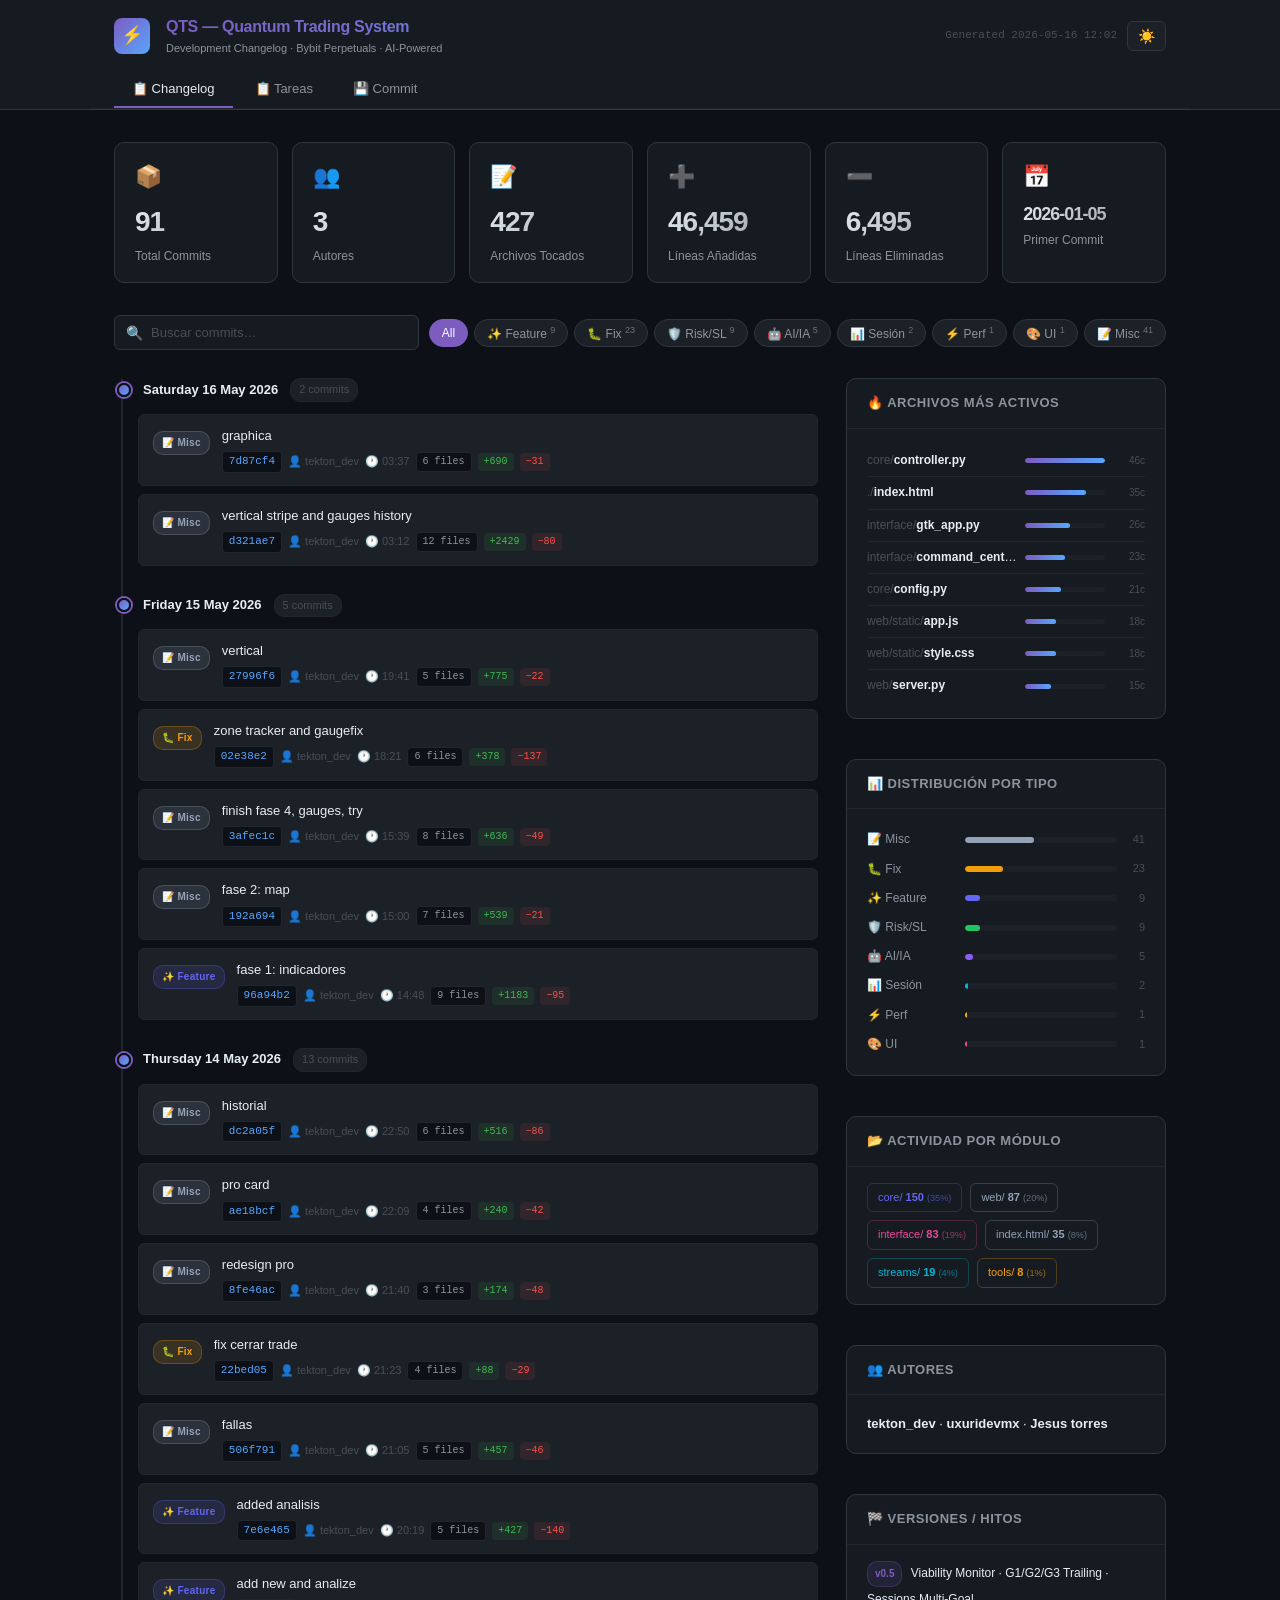
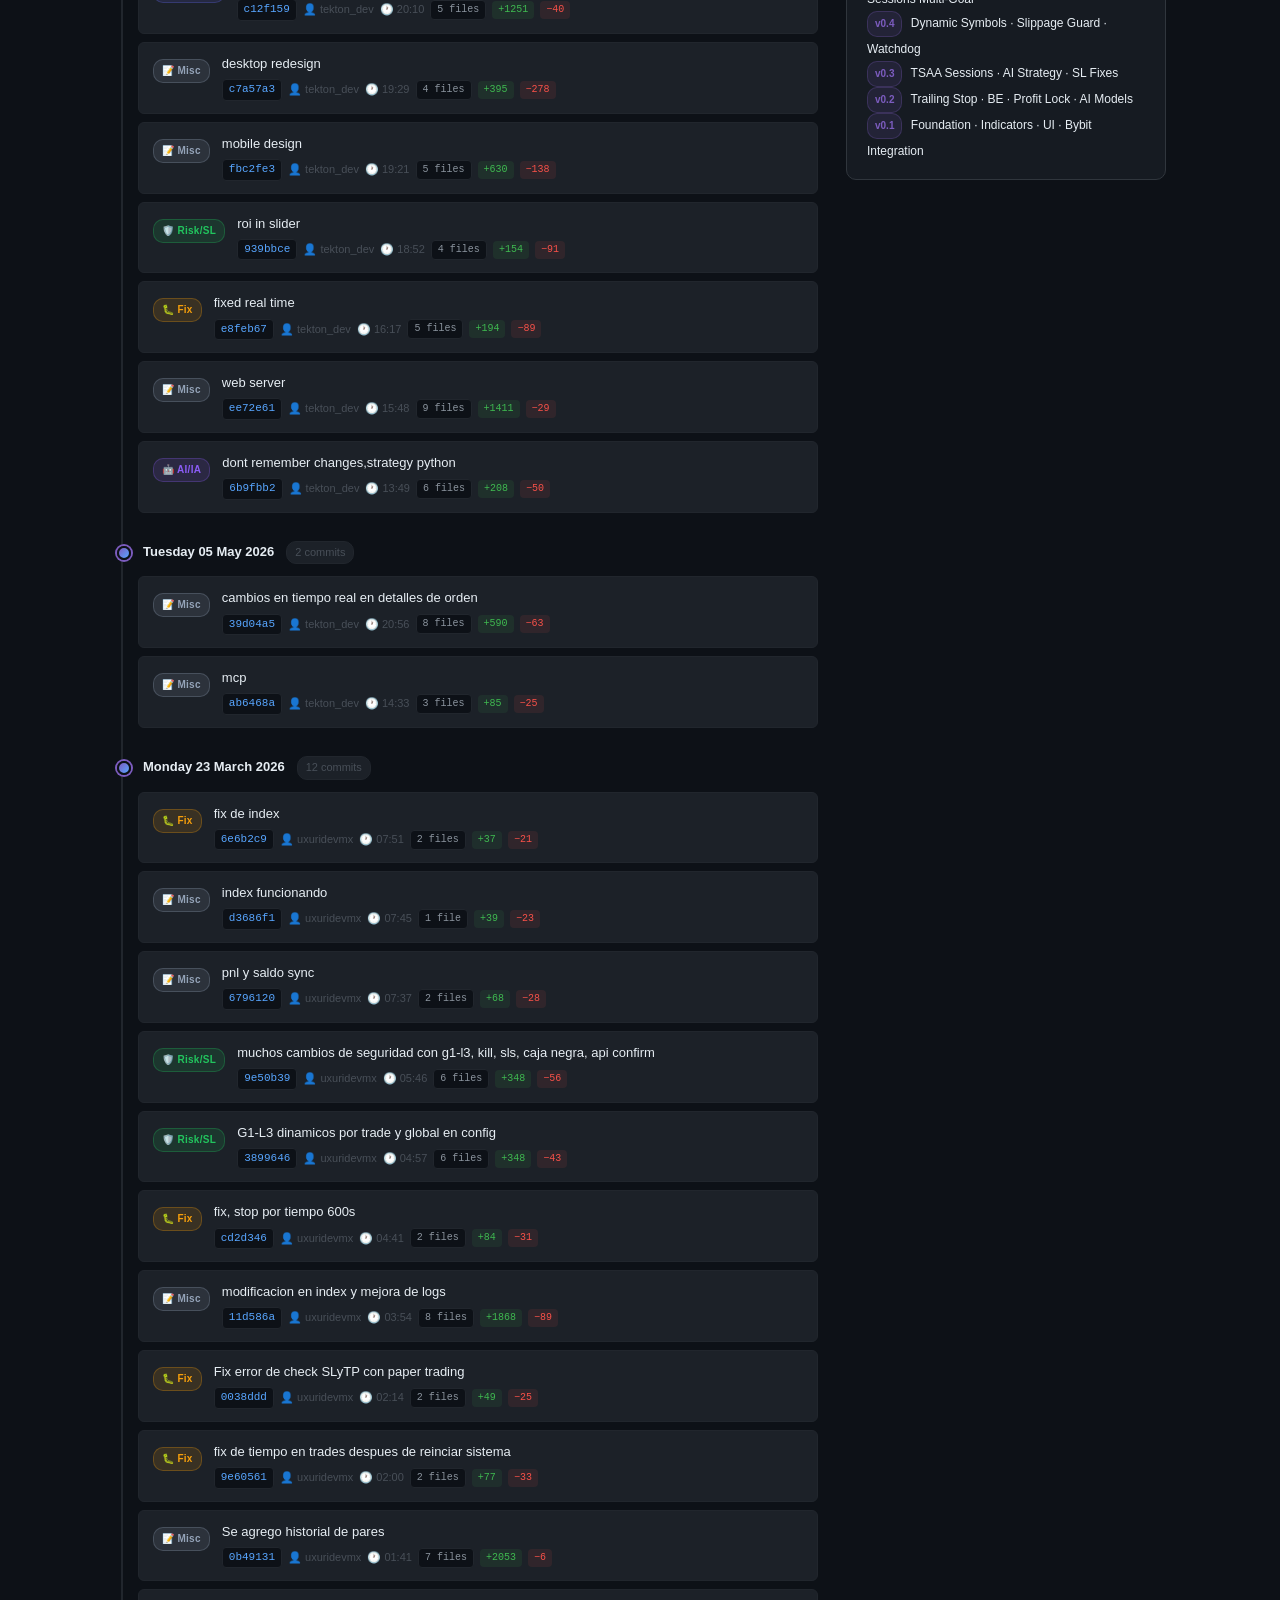
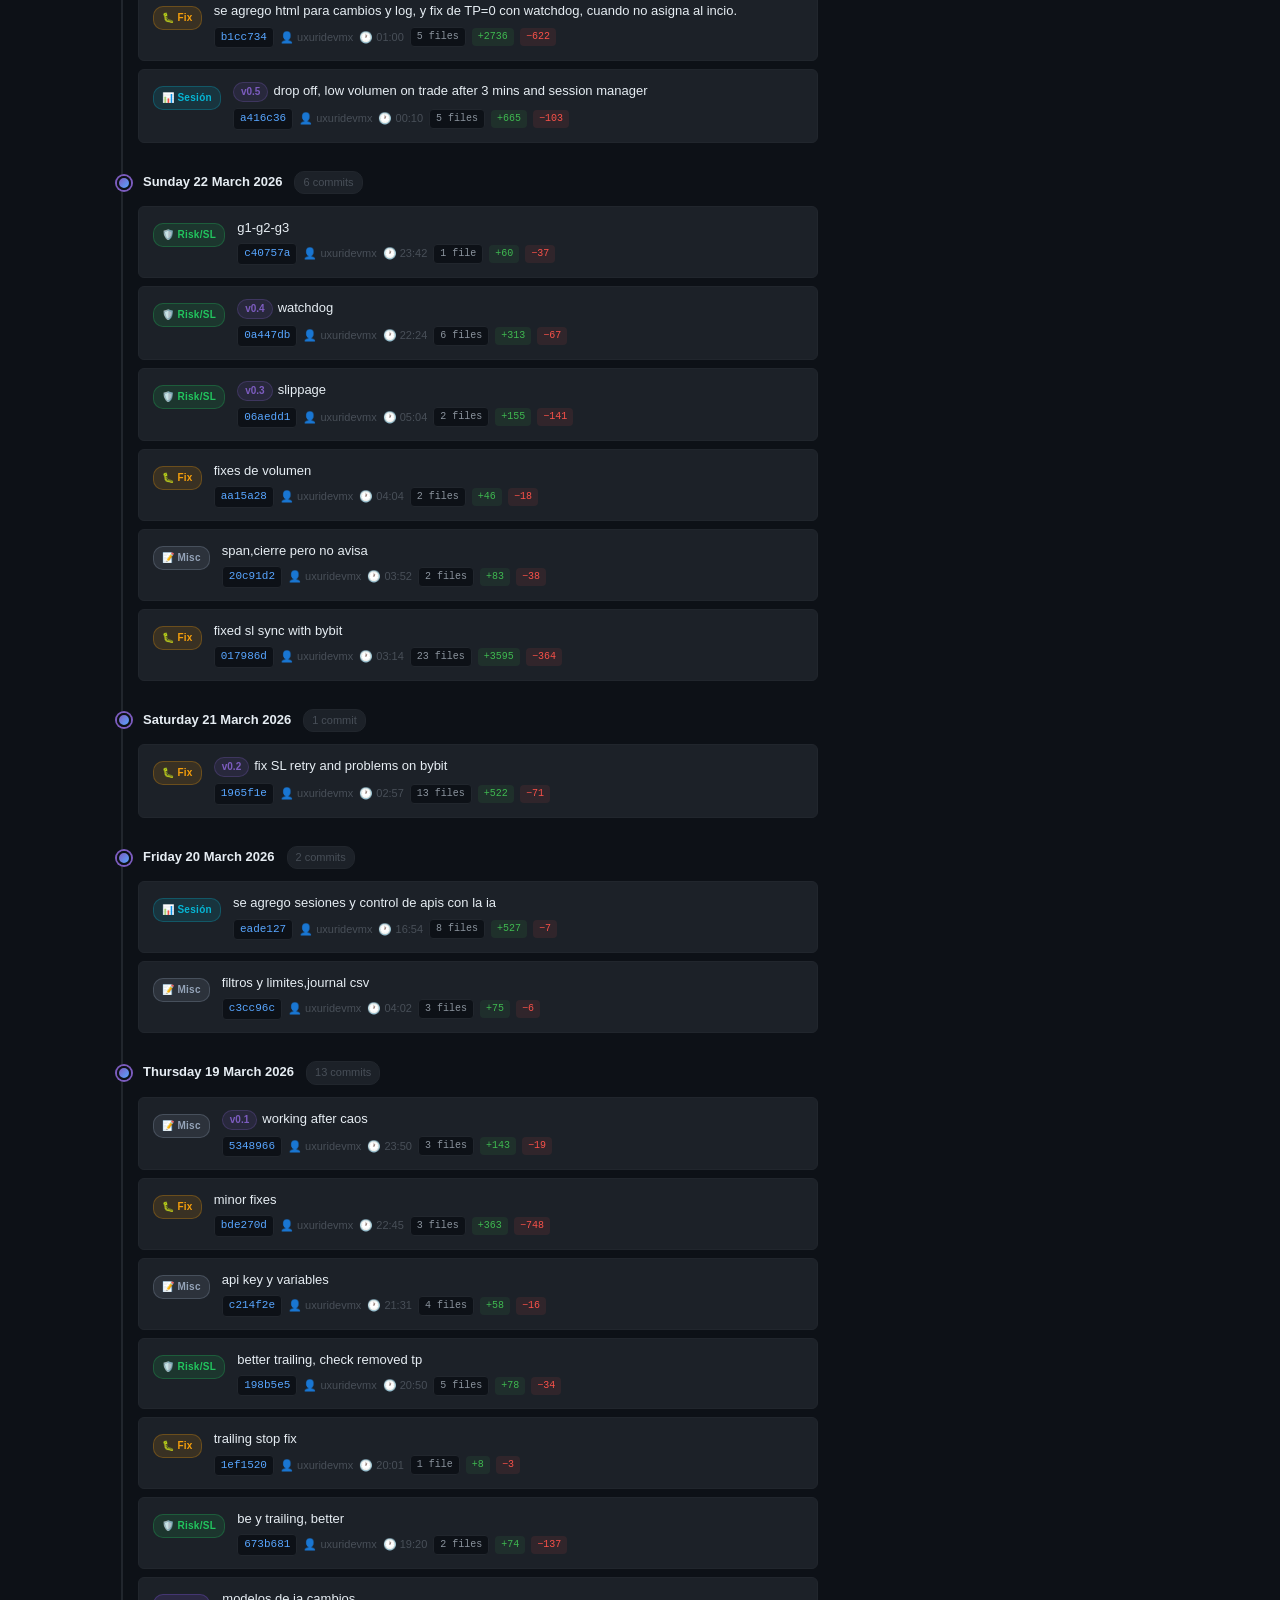
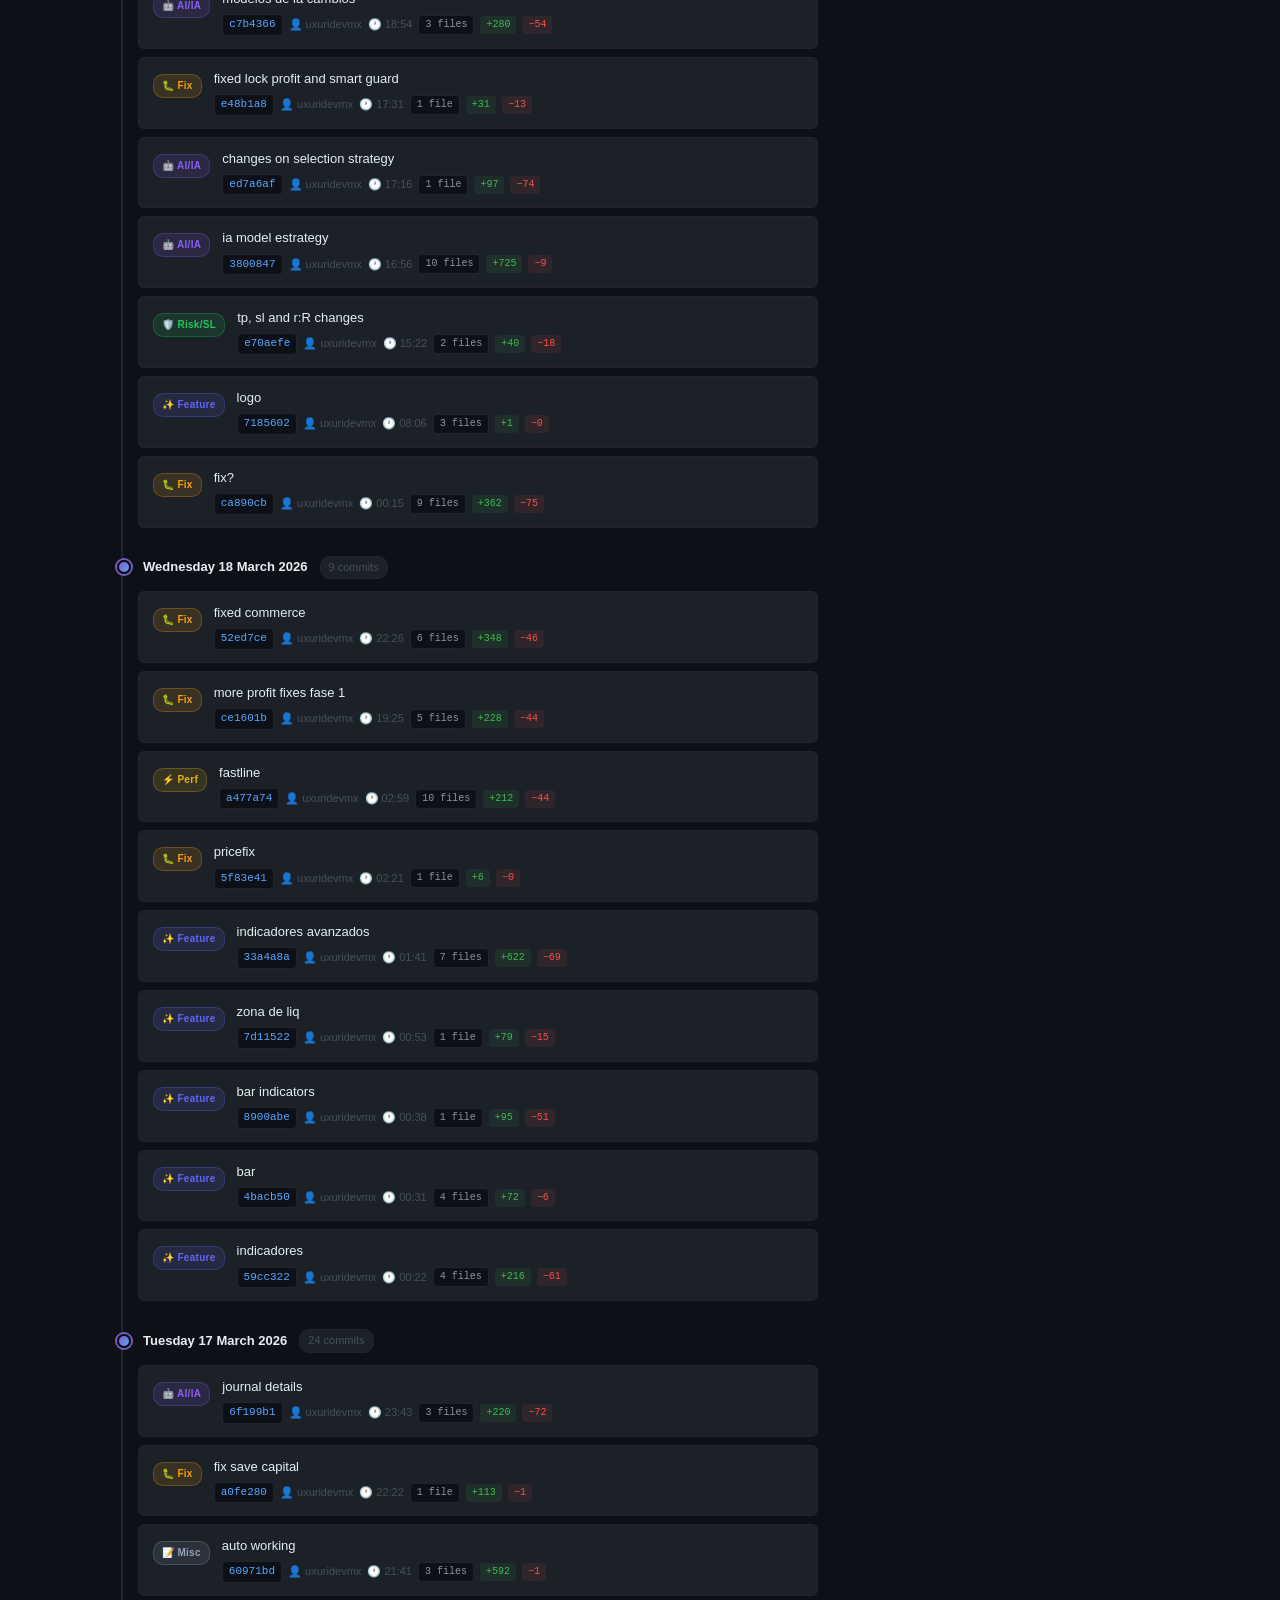
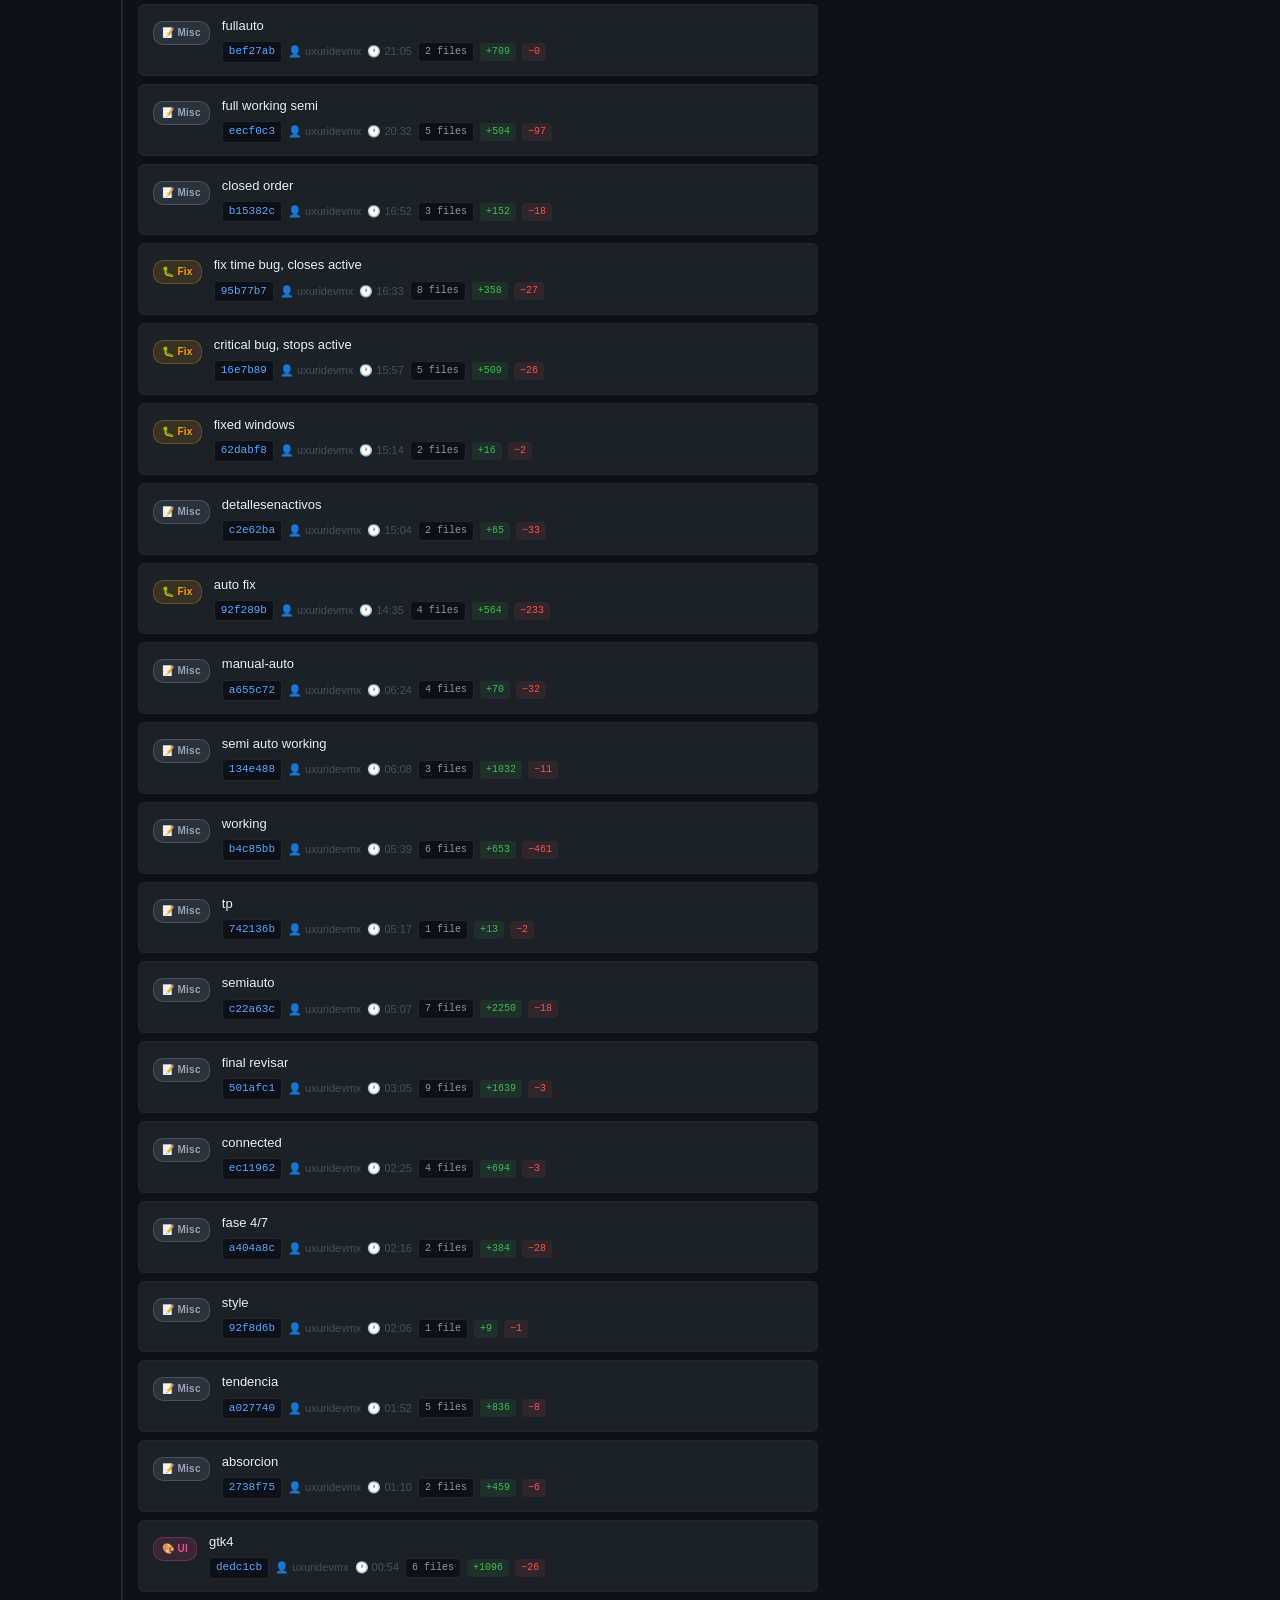
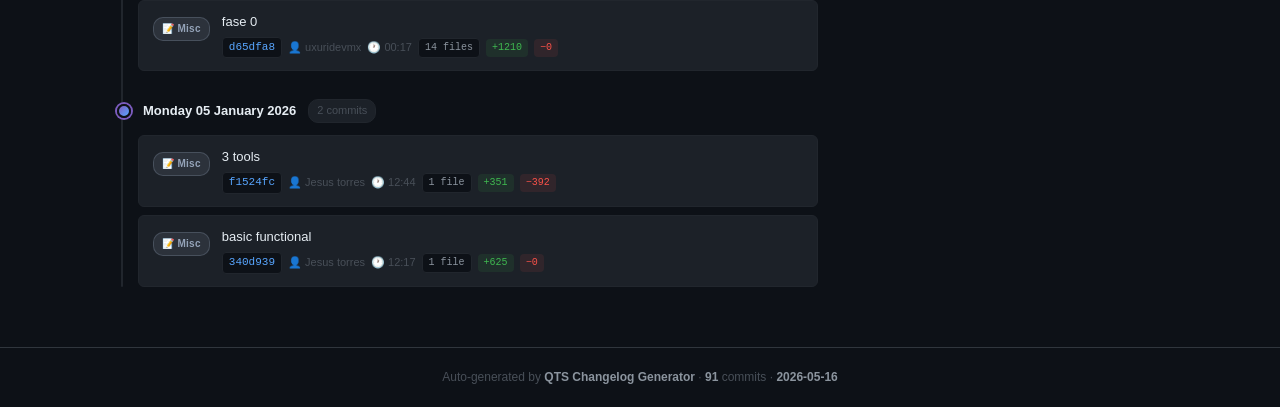
==== commit ffbe2dc0: "fix strip vertical" ====
--- a/index.html
+++ b/index.html
@@ -648,7 +648,7 @@
       <p>Development Changelog · Bybit Perpetuals · AI-Powered</p>
     </div>
     <div class="header-actions">
-      <span class="gen-date">Generated 2026-05-16 03:37</span>
+      <span class="gen-date">Generated 2026-05-16 12:02</span>
       <button class="theme-btn" id="themeBtn" title="Toggle theme">🌙</button>
     </div>
   </div>
@@ -667,7 +667,7 @@
   <div class="stats-bar">
     <div class="stat-card">
       <div class="stat-icon">📦</div>
-      <div class="stat-value">90</div>
+      <div class="stat-value">91</div>
       <div class="stat-label">Total Commits</div>
     </div>
     <div class="stat-card">
@@ -677,17 +677,17 @@
     </div>
     <div class="stat-card">
       <div class="stat-icon">📝</div>
-      <div class="stat-value">421</div>
+      <div class="stat-value">427</div>
       <div class="stat-label">Archivos Tocados</div>
     </div>
     <div class="stat-card">
       <div class="stat-icon">➕</div>
-      <div class="stat-value" style="color:var(--green)">45,769</div>
+      <div class="stat-value" style="color:var(--green)">46,459</div>
       <div class="stat-label">Líneas Añadidas</div>
     </div>
     <div class="stat-card">
       <div class="stat-icon">➖</div>
-      <div class="stat-value" style="color:var(--red)">6,464</div>
+      <div class="stat-value" style="color:var(--red)">6,495</div>
       <div class="stat-label">Líneas Eliminadas</div>
     </div>
     <div class="stat-card">
@@ -704,7 +704,7 @@
       <input type="text" id="search" placeholder="Buscar commits…" autocomplete="off">
     </div>
     <div class="filter-pills" id="filterPills">
-      <button class="filter-pill active" data-cat="all">All</button><button class="filter-pill" data-cat="feat" style="--pill-color:#6366f1">✨ Feature <sup>9</sup></button><button class="filter-pill" data-cat="fix" style="--pill-color:#f59e0b">🐛 Fix <sup>23</sup></button><button class="filter-pill" data-cat="risk" style="--pill-color:#22c55e">🛡️ Risk/SL <sup>9</sup></button><button class="filter-pill" data-cat="ai" style="--pill-color:#8b5cf6">🤖 AI/IA <sup>5</sup></button><button class="filter-pill" data-cat="session" style="--pill-color:#06b6d4">📊 Sesión <sup>2</sup></button><button class="filter-pill" data-cat="perf" style="--pill-color:#eab308">⚡ Perf <sup>1</sup></button><button class="filter-pill" data-cat="ui" style="--pill-color:#ec4899">🎨 UI <sup>1</sup></button><button class="filter-pill" data-cat="other" style="--pill-color:#94a3b8">📝 Misc <sup>40</sup></button>
+      <button class="filter-pill active" data-cat="all">All</button><button class="filter-pill" data-cat="feat" style="--pill-color:#6366f1">✨ Feature <sup>9</sup></button><button class="filter-pill" data-cat="fix" style="--pill-color:#f59e0b">🐛 Fix <sup>23</sup></button><button class="filter-pill" data-cat="risk" style="--pill-color:#22c55e">🛡️ Risk/SL <sup>9</sup></button><button class="filter-pill" data-cat="ai" style="--pill-color:#8b5cf6">🤖 AI/IA <sup>5</sup></button><button class="filter-pill" data-cat="session" style="--pill-color:#06b6d4">📊 Sesión <sup>2</sup></button><button class="filter-pill" data-cat="perf" style="--pill-color:#eab308">⚡ Perf <sup>1</sup></button><button class="filter-pill" data-cat="ui" style="--pill-color:#ec4899">🎨 UI <sup>1</sup></button><button class="filter-pill" data-cat="other" style="--pill-color:#94a3b8">📝 Misc <sup>41</sup></button>
     </div>
   </div>
 
@@ -716,9 +716,25 @@
     <div class="day-header">
       <div class="day-dot"></div>
       <span class="day-label">Saturday 16 May 2026</span>
-      <span class="day-count">1 commit</span>
+      <span class="day-count">2 commits</span>
     </div>
     <div class="day-commits">
+
+    <div class="commit-card" data-cat="other" data-msg="graphica" data-hash="7d87cf46086d6abf7549b7e47a3d6e54545738d4" onclick="showCommitDetail(this)">
+      <div class="commit-left">
+        <span class="cat-pill" style="background:#94a3b822;color:#94a3b8;border-color:#94a3b844"
+              title="Misc">📝 Misc</span>
+      </div>
+      <div class="commit-body">
+        <div class="commit-msg">graphica</div>
+        <div class="commit-meta">
+          <code class="hash-chip">7d87cf4</code>
+          <span class="meta-author">👤 tekton_dev</span>
+          <span class="meta-time">🕐 03:37</span>
+          <span class="stat-chip files">6 files</span><span class="stat-chip ins">+690</span><span class="stat-chip del">−31</span>
+        </div>
+      </div>
+    </div>
 
     <div class="commit-card" data-cat="other" data-msg="vertical stripe and gauges history" data-hash="d321ae7db1af1384001e71bc646d43d1fa40470d" onclick="showCommitDetail(this)">
       <div class="commit-left">
@@ -2300,9 +2316,9 @@
             <span class="file-path">./</span><strong>index.html</strong>
           </div>
           <div class="file-bar-wrap">
-            <div class="file-bar" style="width:73%"></div>
+            <div class="file-bar" style="width:76%"></div>
           </div>
-          <span class="file-count">34c</span>
+          <span class="file-count">35c</span>
         </div>
         <div class="file-row">
           <div class="file-name">
@@ -2336,22 +2352,22 @@
             <span class="file-path">web/static/</span><strong>app.js</strong>
           </div>
           <div class="file-bar-wrap">
-            <div class="file-bar" style="width:36%"></div>
+            <div class="file-bar" style="width:39%"></div>
           </div>
-          <span class="file-count">17c</span>
+          <span class="file-count">18c</span>
         </div>
         <div class="file-row">
           <div class="file-name">
             <span class="file-path">web/static/</span><strong>style.css</strong>
           </div>
           <div class="file-bar-wrap">
-            <div class="file-bar" style="width:36%"></div>
+            <div class="file-bar" style="width:39%"></div>
           </div>
-          <span class="file-count">17c</span>
+          <span class="file-count">18c</span>
         </div>
         <div class="file-row">
           <div class="file-name">
-            <span class="file-path">core/</span><strong>ai_strategy.py</strong>
+            <span class="file-path">web/</span><strong>server.py</strong>
           </div>
           <div class="file-bar-wrap">
             <div class="file-bar" style="width:32%"></div>
@@ -2369,35 +2385,35 @@
         <div class="cat-bar-row">
           <span class="cat-bar-label">📝 Misc</span>
           <div class="cat-bar-track">
-            <div class="cat-bar-fill" style="width:44.4%;background:#94a3b8"></div>
+            <div class="cat-bar-fill" style="width:45.1%;background:#94a3b8"></div>
           </div>
-          <span class="cat-bar-count">40</span>
+          <span class="cat-bar-count">41</span>
         </div>
         <div class="cat-bar-row">
           <span class="cat-bar-label">🐛 Fix</span>
           <div class="cat-bar-track">
-            <div class="cat-bar-fill" style="width:25.6%;background:#f59e0b"></div>
+            <div class="cat-bar-fill" style="width:25.3%;background:#f59e0b"></div>
           </div>
           <span class="cat-bar-count">23</span>
         </div>
         <div class="cat-bar-row">
           <span class="cat-bar-label">✨ Feature</span>
           <div class="cat-bar-track">
-            <div class="cat-bar-fill" style="width:10.0%;background:#6366f1"></div>
+            <div class="cat-bar-fill" style="width:9.9%;background:#6366f1"></div>
           </div>
           <span class="cat-bar-count">9</span>
         </div>
         <div class="cat-bar-row">
           <span class="cat-bar-label">🛡️ Risk/SL</span>
           <div class="cat-bar-track">
-            <div class="cat-bar-fill" style="width:10.0%;background:#22c55e"></div>
+            <div class="cat-bar-fill" style="width:9.9%;background:#22c55e"></div>
           </div>
           <span class="cat-bar-count">9</span>
         </div>
         <div class="cat-bar-row">
           <span class="cat-bar-label">🤖 AI/IA</span>
           <div class="cat-bar-track">
-            <div class="cat-bar-fill" style="width:5.6%;background:#8b5cf6"></div>
+            <div class="cat-bar-fill" style="width:5.5%;background:#8b5cf6"></div>
           </div>
           <span class="cat-bar-count">5</span>
         </div>
@@ -2430,7 +2446,7 @@
       <div class="section-head">📂 Actividad por Módulo</div>
       <div class="section-body">
         <div class="modules-grid">
-          <div class="mod-pill" style="border-color:#6366f144;color:#6366f1">core/ <strong>150</strong> <small>(35%)</small></div><div class="mod-pill" style="border-color:#ec489944;color:#ec4899">interface/ <strong>83</strong> <small>(19%)</small></div><div class="mod-pill" style="border-color:#94a3b844;color:#94a3b8">web/ <strong>82</strong> <small>(19%)</small></div><div class="mod-pill" style="border-color:#94a3b844;color:#94a3b8">index.html/ <strong>34</strong> <small>(8%)</small></div><div class="mod-pill" style="border-color:#06b6d444;color:#06b6d4">streams/ <strong>19</strong> <small>(4%)</small></div><div class="mod-pill" style="border-color:#f59e0b44;color:#f59e0b">tools/ <strong>8</strong> <small>(1%)</small></div>
+          <div class="mod-pill" style="border-color:#6366f144;color:#6366f1">core/ <strong>150</strong> <small>(35%)</small></div><div class="mod-pill" style="border-color:#94a3b844;color:#94a3b8">web/ <strong>87</strong> <small>(20%)</small></div><div class="mod-pill" style="border-color:#ec489944;color:#ec4899">interface/ <strong>83</strong> <small>(19%)</small></div><div class="mod-pill" style="border-color:#94a3b844;color:#94a3b8">index.html/ <strong>35</strong> <small>(8%)</small></div><div class="mod-pill" style="border-color:#06b6d444;color:#06b6d4">streams/ <strong>19</strong> <small>(4%)</small></div><div class="mod-pill" style="border-color:#f59e0b44;color:#f59e0b">tools/ <strong>8</strong> <small>(1%)</small></div>
         </div>
       </div>
     </div>
@@ -2522,7 +2538,7 @@
 
 <footer>
   Auto-generated by <strong>QTS Changelog Generator</strong> ·
-  <strong>90</strong> commits ·
+  <strong>91</strong> commits ·
   <strong>2026-05-16</strong>
 </footer>
 
@@ -2530,7 +2546,7 @@
 
 <script>
 // ─── Commits data (embedded) ────────────────────────────────────────────────
-window.COMMITS_DATA = {"d321ae7db1af1384001e71bc646d43d1fa40470d": {"message": "vertical stripe and gauges history", "body": "", "author": "tekton_dev", "date": "2026-05-16 03:12", "files_list": [{"file": "index.html", "ins": 41, "del": 25}, {"file": "web/energy_tracker.py", "ins": 165, "del": 0}, {"file": "web/eta_estimator.py", "ins": 192, "del": 0}, {"file": "web/level_tracker.py", "ins": 180, "del": 0}, {"file": "web/server.py", "ins": 123, "del": 0}, {"file": "web/static/app.js", "ins": 585, "del": 15}, {"file": "web/static/index.html", "ins": 79, "del": 0}, {"file": "web/static/lib/gauges.js", "ins": 71, "del": 7}, {"file": "web/static/lib/gravity.js", "ins": 260, "del": 11}, {"file": "web/static/lib/gravity_vertical.js", "ins": 245, "del": 13}, {"file": "web/static/style.css", "ins": 447, "del": 9}, {"file": "web/zone_tracker.py", "ins": 41, "del": 0}], "ins": 2429, "del": 80, "cat": "other", "version": "", "short": "d321ae7"}, "27996f6fc57e8f3961957f0e9a99f7d09c19dd3c": {"message": "vertical", "body": "", "author": "tekton_dev", "date": "2026-05-15 19:41", "files_list": [{"file": "index.html", "ins": 36, "del": 20}, {"file": "web/static/app.js", "ins": 99, "del": 2}, {"file": "web/static/index.html", "ins": 25, "del": 0}, {"file": "web/static/lib/gravity_vertical.js", "ins": 296, "del": 0}, {"file": "web/static/style.css", "ins": 319, "del": 0}], "ins": 775, "del": 22, "cat": "other", "version": "", "short": "27996f6"}, "02e38e2cb28eb8a700e72d5473188e5df9e5c780": {"message": "zone tracker and gaugefix", "body": "", "author": "tekton_dev", "date": "2026-05-15 18:21", "files_list": [{"file": "core/db.py", "ins": 71, "del": 0}, {"file": "index.html", "ins": 41, "del": 25}, {"file": "web/server.py", "ins": 11, "del": 8}, {"file": "web/static/lib/gauges.js", "ins": 110, "del": 65}, {"file": "web/static/style.css", "ins": 28, "del": 25}, {"file": "web/zone_tracker.py", "ins": 117, "del": 14}], "ins": 378, "del": 137, "cat": "fix", "version": "", "short": "02e38e2"}, "3afec1c1e1c7b29eb3dbd7d2f021ab13a56aad44": {"message": "finish fase 4, gauges, try", "body": "", "author": "tekton_dev", "date": "2026-05-15 15:39", "files_list": [{"file": "index.html", "ins": 37, "del": 21}, {"file": "plan_indicadores.md", "ins": 117, "del": 0}, {"file": "web/sentiment.py", "ins": 194, "del": 0}, {"file": "web/server.py", "ins": 16, "del": 0}, {"file": "web/static/app.js", "ins": 84, "del": 28}, {"file": "web/static/index.html", "ins": 1, "del": 0}, {"file": "web/static/lib/gauges.js", "ins": 140, "del": 0}, {"file": "web/static/style.css", "ins": 47, "del": 0}], "ins": 636, "del": 49, "cat": "other", "version": "", "short": "3afec1c"}, "192a6942db8c81083832fad5f15133a964890fab": {"message": "fase 2: map", "body": "", "author": "tekton_dev", "date": "2026-05-15 15:00", "files_list": [{"file": "index.html", "ins": 47, "del": 21}, {"file": "web/liquidity_map.py", "ins": 155, "del": 0}, {"file": "web/server.py", "ins": 36, "del": 0}, {"file": "web/static/app.js", "ins": 74, "del": 0}, {"file": "web/static/index.html", "ins": 1, "del": 0}, {"file": "web/static/lib/gravity.js", "ins": 205, "del": 0}, {"file": "web/static/style.css", "ins": 21, "del": 0}], "ins": 539, "del": 21, "cat": "other", "version": "", "short": "192a694"}, "96a94b2995dc5f9c449efd1b35f55dffbc598a42": {"message": "fase 1: indicadores", "body": "", "author": "tekton_dev", "date": "2026-05-15 14:48", "files_list": [{"file": "index.html", "ins": 33, "del": 17}, {"file": "plan_indicadores.md", "ins": 407, "del": 0}, {"file": "web/calculator.py", "ins": 14, "del": 0}, {"file": "web/server.py", "ins": 12, "del": 1}, {"file": "web/static/app.js", "ins": 271, "del": 77}, {"file": "web/static/index.html", "ins": 1, "del": 0}, {"file": "web/static/lib/scale.js", "ins": 119, "del": 0}, {"file": "web/static/style.css", "ins": 141, "del": 0}, {"file": "web/zone_tracker.py", "ins": 185, "del": 0}], "ins": 1183, "del": 95, "cat": "feat", "version": "", "short": "96a94b2"}, "dc2a05f260874e25ae498af777252b4d02e3a7c5": {"message": "historial", "body": "", "author": "tekton_dev", "date": "2026-05-14 22:50", "files_list": [{"file": "index.html", "ins": 34, "del": 18}, {"file": "web/calculator.py", "ins": 5, "del": 3}, {"file": "web/server.py", "ins": 99, "del": 6}, {"file": "web/static/app.js", "ins": 242, "del": 33}, {"file": "web/static/index.html", "ins": 44, "del": 0}, {"file": "web/static/style.css", "ins": 92, "del": 26}], "ins": 516, "del": 86, "cat": "other", "version": "", "short": "dc2a05f"}, "ae18bcfcf1b20bf76787e8102ff1d20946c911ec": {"message": "pro card", "body": "", "author": "tekton_dev", "date": "2026-05-14 22:09", "files_list": [{"file": "index.html", "ins": 37, "del": 21}, {"file": "web/server.py", "ins": 24, "del": 0}, {"file": "web/static/app.js", "ins": 141, "del": 17}, {"file": "web/static/style.css", "ins": 38, "del": 4}], "ins": 240, "del": 42, "cat": "other", "version": "", "short": "ae18bcf"}, "8fe46acc250346982a79167520d6ea998d0adf5a": {"message": "redesign pro", "body": "", "author": "tekton_dev", "date": "2026-05-14 21:40", "files_list": [{"file": "index.html", "ins": 33, "del": 17}, {"file": "web/static/app.js", "ins": 94, "del": 23}, {"file": "web/static/style.css", "ins": 47, "del": 8}], "ins": 174, "del": 48, "cat": "other", "version": "", "short": "8fe46ac"}, "22bed05c07cb60095cfd52c1ae8187b366362f3d": {"message": "fix cerrar  trade", "body": "", "author": "tekton_dev", "date": "2026-05-14 21:23", "files_list": [{"file": "index.html", "ins": 36, "del": 20}, {"file": "streams/account.py", "ins": 8, "del": 1}, {"file": "web/server.py", "ins": 23, "del": 0}, {"file": "web/static/app.js", "ins": 21, "del": 8}], "ins": 88, "del": 29, "cat": "fix", "version": "", "short": "22bed05"}, "506f791b02dd34cab8f42a62ead2b1a19358cab2": {"message": "fallas", "body": "", "author": "tekton_dev", "date": "2026-05-14 21:05", "files_list": [{"file": "index.html", "ins": 37, "del": 21}, {"file": "web/server.py", "ins": 49, "del": 0}, {"file": "web/static/app.js", "ins": 276, "del": 14}, {"file": "web/static/index.html", "ins": 7, "del": 0}, {"file": "web/static/style.css", "ins": 88, "del": 11}], "ins": 457, "del": 46, "cat": "other", "version": "", "short": "506f791"}, "7e6e465262158d014c3f806a359ced1be52ee754": {"message": "added analisis", "body": "", "author": "tekton_dev", "date": "2026-05-14 20:19", "files_list": [{"file": "index.html", "ins": 34, "del": 18}, {"file": "web/server.py", "ins": 116, "del": 0}, {"file": "web/static/app.js", "ins": 167, "del": 116}, {"file": "web/static/index.html", "ins": 16, "del": 6}, {"file": "web/static/style.css", "ins": 94, "del": 0}], "ins": 427, "del": 140, "cat": "feat", "version": "", "short": "7e6e465"}, "c12f1593309020cadd38784c67f6e37c3f9285d9": {"message": "add new and analize", "body": "", "author": "tekton_dev", "date": "2026-05-14 20:10", "files_list": [{"file": "index.html", "ins": 36, "del": 20}, {"file": "web/server.py", "ins": 121, "del": 1}, {"file": "web/static/app.js", "ins": 533, "del": 10}, {"file": "web/static/index.html", "ins": 215, "del": 0}, {"file": "web/static/style.css", "ins": 346, "del": 9}], "ins": 1251, "del": 40, "cat": "feat", "version": "", "short": "c12f159"}, "c7a57a3cac74cf0dfbbcd84ea63d9393e1c7ff68": {"message": "desktop redesign", "body": "", "author": "tekton_dev", "date": "2026-05-14 19:29", "files_list": [{"file": "index.html", "ins": 35, "del": 19}, {"file": "web/static/app.js", "ins": 48, "del": 54}, {"file": "web/static/index.html", "ins": 162, "del": 153}, {"file": "web/static/style.css", "ins": 150, "del": 52}], "ins": 395, "del": 278, "cat": "other", "version": "", "short": "c7a57a3"}, "fbc2fe39bd45ccf81505aa150ae930432efcbaf3": {"message": "mobile design", "body": "", "author": "tekton_dev", "date": "2026-05-14 19:21", "files_list": [{"file": "index.html", "ins": 36, "del": 20}, {"file": "web/server.py", "ins": 36, "del": 1}, {"file": "web/static/app.js", "ins": 204, "del": 56}, {"file": "web/static/index.html", "ins": 177, "del": 57}, {"file": "web/static/style.css", "ins": 177, "del": 4}], "ins": 630, "del": 138, "cat": "other", "version": "", "short": "fbc2fe3"}, "939bbceccdd375190a9fe1c79052986e1986e2e3": {"message": "roi in slider", "body": "", "author": "tekton_dev", "date": "2026-05-14 18:52", "files_list": [{"file": "index.html", "ins": 33, "del": 17}, {"file": "web/calculator.py", "ins": 4, "del": 0}, {"file": "web/static/app.js", "ins": 86, "del": 45}, {"file": "web/static/style.css", "ins": 31, "del": 29}], "ins": 154, "del": 91, "cat": "risk", "version": "", "short": "939bbce"}, "e8feb6785d5a360caa6f4403fd22a2b0a2d3d2c4": {"message": "fixed real time", "body": "", "author": "tekton_dev", "date": "2026-05-14 16:17", "files_list": [{"file": "index.html", "ins": 35, "del": 19}, {"file": "web/calculator.py", "ins": 80, "del": 55}, {"file": "web/server.py", "ins": 21, "del": 3}, {"file": "web/static/app.js", "ins": 22, "del": 6}, {"file": "web/static/style.css", "ins": 36, "del": 6}], "ins": 194, "del": 89, "cat": "fix", "version": "", "short": "e8feb67"}, "ee72e614749e801a828198121430fa57b2de1316": {"message": "web server", "body": "", "author": "tekton_dev", "date": "2026-05-14 15:48", "files_list": [{"file": "index.html", "ins": 55, "del": 29}, {"file": "requirements.txt", "ins": 4, "del": 0}, {"file": "streams/account.py", "ins": 50, "del": 0}, {"file": "web/__init__.py", "ins": 0, "del": 0}, {"file": "web/calculator.py", "ins": 104, "del": 0}, {"file": "web/server.py", "ins": 332, "del": 0}, {"file": "web/static/app.js", "ins": 394, "del": 0}, {"file": "web/static/index.html", "ins": 92, "del": 0}, {"file": "web/static/style.css", "ins": 380, "del": 0}], "ins": 1411, "del": 29, "cat": "other", "version": "", "short": "ee72e61"}, "6b9fbb2a9c19deb998d0f93e43e0a90b6d78abd5": {"message": "dont remember changes,strategy python", "body": "", "author": "tekton_dev", "date": "2026-05-14 13:49", "files_list": [{"file": "core/ai_strategy.py", "ins": 12, "del": 6}, {"file": "core/config.py", "ins": 97, "del": 7}, {"file": "core/controller.py", "ins": 7, "del": 5}, {"file": "index.html", "ins": 47, "del": 31}, {"file": "interface/command_center.py", "ins": 42, "del": 0}, {"file": "streams/market.py", "ins": 3, "del": 1}], "ins": 208, "del": 50, "cat": "ai", "version": "", "short": "6b9fbb2"}, "39d04a50b56ae88b04072600b04efa57704b4c9f": {"message": "cambios en tiempo real en detalles de orden", "body": "", "author": "tekton_dev", "date": "2026-05-05 20:56", "files_list": [{"file": "core/ai_strategy.py", "ins": 18, "del": 2}, {"file": "core/controller.py", "ins": 14, "del": 0}, {"file": "core/trend.py", "ins": 4, "del": 0}, {"file": "index.html", "ins": 46, "del": 20}, {"file": "interface/command_center.py", "ins": 256, "del": 3}, {"file": "interface/gtk_app.py", "ins": 223, "del": 34}, {"file": "streams/klines.py", "ins": 11, "del": 4}, {"file": "streams/market.py", "ins": 18, "del": 0}], "ins": 590, "del": 63, "cat": "other", "version": "", "short": "39d04a5"}, "ab6468a1bed9fbd1fcdf546dbeb534b2db0c4f64": {"message": "mcp", "body": "", "author": "tekton_dev", "date": "2026-05-05 14:33", "files_list": [{"file": ".mcp.json", "ins": 2, "del": 2}, {"file": "index.html", "ins": 39, "del": 23}, {"file": "loop.md", "ins": 44, "del": 0}], "ins": 85, "del": 25, "cat": "other", "version": "", "short": "ab6468a"}, "6e6b2c918f5ae0765bcfe5721402a6fc3a8381d8": {"message": "fix de index", "body": "", "author": "uxuridevmx", "date": "2026-03-23 07:51", "files_list": [{"file": "index.html", "ins": 36, "del": 20}, {"file": "tools/generate_changelog.py", "ins": 1, "del": 1}], "ins": 37, "del": 21, "cat": "fix", "version": "", "short": "6e6b2c9"}, "d3686f19ae9637c780f4989500af3008a0e0ff92": {"message": "index funcionando", "body": "", "author": "uxuridevmx", "date": "2026-03-23 07:45", "files_list": [{"file": "index.html", "ins": 39, "del": 23}], "ins": 39, "del": 23, "cat": "other", "version": "", "short": "d3686f1"}, "6796120968a5ca710ea310b89651087dee1fc40b": {"message": "pnl y saldo sync", "body": "", "author": "uxuridevmx", "date": "2026-03-23 07:37", "files_list": [{"file": "core/controller.py", "ins": 26, "del": 2}, {"file": "index.html", "ins": 42, "del": 26}], "ins": 68, "del": 28, "cat": "other", "version": "", "short": "6796120"}, "9e50b39978dd051e38d64c07a6b5c83206ffdd1a": {"message": "muchos cambios de seguridad con g1-l3, kill, sls, caja negra, api confirm", "body": "", "author": "uxuridevmx", "date": "2026-03-23 05:46", "files_list": [{"file": "core/config.py", "ins": 5, "del": 2}, {"file": "core/controller.py", "ins": 150, "del": 16}, {"file": "core/executor.py", "ins": 29, "del": 0}, {"file": "index.html", "ins": 48, "del": 32}, {"file": "interface/command_center.py", "ins": 102, "del": 0}, {"file": "interface/settings_view.py", "ins": 14, "del": 6}], "ins": 348, "del": 56, "cat": "risk", "version": "", "short": "9e50b39"}, "38996462443dcf058312e80f115bd484df0ccb0a": {"message": "G1-L3 dinamicos por trade y global en config", "body": "", "author": "uxuridevmx", "date": "2026-03-23 04:57", "files_list": [{"file": "core/config.py", "ins": 10, "del": 0}, {"file": "core/controller.py", "ins": 80, "del": 18}, {"file": "core/order_model.py", "ins": 19, "del": 0}, {"file": "index.html", "ins": 41, "del": 25}, {"file": "interface/command_center.py", "ins": 179, "del": 0}, {"file": "interface/settings_view.py", "ins": 19, "del": 0}], "ins": 348, "del": 43, "cat": "risk", "version": "", "short": "3899646"}, "cd2d346fc2dfcf2168e723bf9974033fdb46c412": {"message": "fix, stop por tiempo 600s", "body": "ahora revisa metricas antes de hacerlo", "author": "uxuridevmx", "date": "2026-03-23 04:41", "files_list": [{"file": "core/controller.py", "ins": 41, "del": 4}, {"file": "index.html", "ins": 43, "del": 27}], "ins": 84, "del": 31, "cat": "fix", "version": "", "short": "cd2d346"}, "11d586a3f72b1d3803d10f105aa61082ad5c9595": {"message": "modificacion en index y mejora de logs", "body": "", "author": "uxuridevmx", "date": "2026-03-23 03:54", "files_list": [{"file": "core/ai_strategy.py", "ins": 34, "del": 3}, {"file": "core/controller.py", "ins": 17, "del": 1}, {"file": "core/db.py", "ins": 49, "del": 0}, {"file": "index.html", "ins": 733, "del": 78}, {"file": "main.py", "ins": 5, "del": 0}, {"file": "main_terminal.py", "ins": 5, "del": 0}, {"file": "tools/changelog_server.py", "ins": 323, "del": 0}, {"file": "tools/generate_changelog.py", "ins": 702, "del": 7}], "ins": 1868, "del": 89, "cat": "other", "version": "", "short": "11d586a"}, "0038dddfe6a8f5c87ae3a22624930d446a63d8f7": {"message": "Fix error de check SLyTP con paper trading", "body": "Se agrego una funcion paraverificar que elSLyTP estuvieran seguros pero el wrapper del paper trading no la conocia", "author": "uxuridevmx", "date": "2026-03-23 02:14", "files_list": [{"file": "core/paper_wallet.py", "ins": 8, "del": 0}, {"file": "index.html", "ins": 41, "del": 25}], "ins": 49, "del": 25, "cat": "fix", "version": "", "short": "0038ddd"}, "9e60561d06d21eb1800ad640461c5148b5afd9af": {"message": "fix de tiempo en trades despues de reinciar sistema", "body": "", "author": "uxuridevmx", "date": "2026-03-23 02:00", "files_list": [{"file": "core/controller.py", "ins": 32, "del": 4}, {"file": "index.html", "ins": 45, "del": 29}], "ins": 77, "del": 33, "cat": "fix", "version": "", "short": "9e60561"}, "0b49131ea27c52b20fcd08a05c1732f637bf75f5": {"message": "Se agrego historial  de pares", "body": "Para llevar control y mejores estadisticas para el sistema", "author": "uxuridevmx", "date": "2026-03-23 01:41", "files_list": [{"file": "core/config.py", "ins": 1, "del": 0}, {"file": "core/controller.py", "ins": 16, "del": 4}, {"file": "core/db.py", "ins": 303, "del": 0}, {"file": "core/order_model.py", "ins": 2, "del": 0}, {"file": "index.html", "ins": 1713, "del": 0}, {"file": "main.py", "ins": 10, "del": 1}, {"file": "main_terminal.py", "ins": 8, "del": 1}], "ins": 2053, "del": 6, "cat": "other", "version": "", "short": "0b49131"}, "b1cc73409587df810b256c3940f8732e4c88e259": {"message": "se agrego html para cambios y log, y fix de TP=0 con watchdog, cuando no asigna al incio.", "body": "", "author": "uxuridevmx", "date": "2026-03-23 01:00", "files_list": [{"file": "core/controller.py", "ins": 75, "del": 38}, {"file": "core/executor.py", "ins": 19, "del": 0}, {"file": "docs/index.html", "ins": 1697, "del": 0}, {"file": "index.html", "ins": 0, "del": 584}, {"file": "tools/generate_changelog.py", "ins": 945, "del": 0}], "ins": 2736, "del": 622, "cat": "fix", "version": "", "short": "b1cc734"}, "a416c360f751d22f02658c709a58a6fec808b83a": {"message": "drop off, low  volumen on trade after 3 mins and session manager", "body": "", "author": "uxuridevmx", "date": "2026-03-23 00:10", "files_list": [{"file": "core/controller.py", "ins": 202, "del": 20}, {"file": "core/db.py", "ins": 67, "del": 4}, {"file": "core/session.py", "ins": 61, "del": 13}, {"file": "interface/gtk_app.py", "ins": 36, "del": 1}, {"file": "interface/session_view.py", "ins": 299, "del": 65}], "ins": 665, "del": 103, "cat": "session", "version": "v0.5", "short": "a416c36"}, "c40757a369fe317f1ec2c95e2d6c200978f6952f": {"message": "g1-g2-g3", "body": "", "author": "uxuridevmx", "date": "2026-03-22 23:42", "files_list": [{"file": "core/controller.py", "ins": 60, "del": 37}], "ins": 60, "del": 37, "cat": "risk", "version": "", "short": "c40757a"}, "0a447db4ed331d63bd7ce2732fc8eaddcbe31d4c": {"message": "watchdog", "body": "", "author": "uxuridevmx", "date": "2026-03-22 22:24", "files_list": [{"file": "core/ai_strategy.py", "ins": 19, "del": 10}, {"file": "core/controller.py", "ins": 143, "del": 27}, {"file": "core/db.py", "ins": 49, "del": 1}, {"file": "core/executor.py", "ins": 19, "del": 12}, {"file": "interface/gtk_app.py", "ins": 48, "del": 12}, {"file": "main_terminal.py", "ins": 35, "del": 5}], "ins": 313, "del": 67, "cat": "risk", "version": "v0.4", "short": "0a447db"}, "06aedd1760732c18436dc97c11be999ba693eb01": {"message": "slippage", "body": "", "author": "uxuridevmx", "date": "2026-03-22 05:04", "files_list": [{"file": "core/ai_strategy.py", "ins": 14, "del": 2}, {"file": "core/controller.py", "ins": 141, "del": 139}], "ins": 155, "del": 141, "cat": "risk", "version": "v0.3", "short": "06aedd1"}, "aa15a28f09f61becb1243af816e859ee4d7f652b": {"message": "fixes de volumen", "body": "", "author": "uxuridevmx", "date": "2026-03-22 04:04", "files_list": [{"file": "core/controller.py", "ins": 31, "del": 11}, {"file": "streams/market.py", "ins": 15, "del": 7}], "ins": 46, "del": 18, "cat": "fix", "version": "", "short": "aa15a28"}, "20c91d2b348263fa36f42624080afc242dfd03ef": {"message": "span,cierre pero no avisa", "body": "", "author": "uxuridevmx", "date": "2026-03-22 03:52", "files_list": [{"file": "core/ai_strategy.py", "ins": 52, "del": 29}, {"file": "core/controller.py", "ins": 31, "del": 9}], "ins": 83, "del": 38, "cat": "other", "version": "", "short": "20c91d2"}, "017986d9be1e07f694b528ca7e18510239e6fe39": {"message": "fixed sl sync with bybit", "body": "", "author": "uxuridevmx", "date": "2026-03-22 03:14", "files_list": [{"file": "AUTO_FIX.md", "ins": 341, "del": 0}, {"file": "CLAUDE.md", "ins": 134, "del": 0}, {"file": "FIX_ERROR_34040.md", "ins": 116, "del": 0}, {"file": "OBSERVABILITY.md", "ins": 305, "del": 0}, {"file": "core/ai_strategy.py", "ins": 262, "del": 189}, {"file": "core/config.py", "ins": 1, "del": 0}, {"file": "core/controller.py", "ins": 343, "del": 110}, {"file": "core/db.py", "ins": 228, "del": 19}, {"file": "core/executor.py", "ins": 246, "del": 29}, {"file": "core/log_analyst.py", "ins": 399, "del": 0}, {"file": "core/logger.py", "ins": 141, "del": 0}, {"file": "core/order_model.py", "ins": 2, "del": 0}, {"file": "core/paper_wallet.py", "ins": 37, "del": 6}, {"file": "interface/analyst_view.py", "ins": 448, "del": 0}, {"file": "interface/gtk_app.py", "ins": 35, "del": 0}, {"file": "memory/MEMORY.md", "ins": 3, "del": 0}, {"file": "memory/project_bybit_hedge_mode.md", "ins": 10, "del": 0}, {"file": "memory/project_clear_tp_bug.md", "ins": 10, "del": 0}, {"file": "memory/project_observability.md", "ins": 13, "del": 0}, {"file": "streams/account.py", "ins": 19, "del": 11}, {"file": "tools/auto_fix.py", "ins": 129, "del": 0}, {"file": "tools/log_viewer.py", "ins": 297, "del": 0}, {"file": "tools/verify_observability.py", "ins": 76, "del": 0}], "ins": 3595, "del": 364, "cat": "fix", "version": "", "short": "017986d"}, "1965f1e38f9a90e1e4850d2f2609ed4fd8f4e9cf": {"message": "fix SL retry and problems on bybit", "body": "", "author": "uxuridevmx", "date": "2026-03-21 02:57", "files_list": [{"file": "core/ai_strategy.py", "ins": 12, "del": 4}, {"file": "core/config.py", "ins": 2, "del": 0}, {"file": "core/controller.py", "ins": 125, "del": 33}, {"file": "core/db.py", "ins": 55, "del": 3}, {"file": "core/executor.py", "ins": 5, "del": 2}, {"file": "core/session.py", "ins": 41, "del": 3}, {"file": "interface/command_center.py", "ins": 1, "del": 1}, {"file": "interface/gtk_app.py", "ins": 8, "del": 0}, {"file": "interface/journal_view.py", "ins": 4, "del": 1}, {"file": "interface/order_panel.py", "ins": 1, "del": 1}, {"file": "interface/session_view.py", "ins": 174, "del": 0}, {"file": "interface/settings_view.py", "ins": 32, "del": 0}, {"file": "streams/account.py", "ins": 62, "del": 23}], "ins": 522, "del": 71, "cat": "fix", "version": "v0.2", "short": "1965f1e"}, "eade127f492cdb2b2287c791e1675da78203842d": {"message": "se agrego sesiones y control de apis con la ia", "body": "", "author": "uxuridevmx", "date": "2026-03-20 16:54", "files_list": [{"file": "core/audit_agent.py", "ins": 106, "del": 0}, {"file": "core/config.py", "ins": 6, "del": 0}, {"file": "core/controller.py", "ins": 98, "del": 0}, {"file": "core/db.py", "ins": 65, "del": 7}, {"file": "core/notifier.py", "ins": 7, "del": 0}, {"file": "core/order_model.py", "ins": 2, "del": 0}, {"file": "core/session.py", "ins": 126, "del": 0}, {"file": "interface/command_center.py", "ins": 117, "del": 0}], "ins": 527, "del": 7, "cat": "session", "version": "", "short": "eade127"}, "c3cc96c4643ce644a1354d201a9cbbb045d957a6": {"message": "filtros y limites,journal csv", "body": "", "author": "uxuridevmx", "date": "2026-03-20 04:02", "files_list": [{"file": "core/paper_wallet.py", "ins": 1, "del": 1}, {"file": "interface/journal_view.py", "ins": 73, "del": 4}, {"file": "interface/settings_view.py", "ins": 1, "del": 1}], "ins": 75, "del": 6, "cat": "other", "version": "", "short": "c3cc96c"}, "5348966ba9a70a3976a7f6b86bab2b12da1f147c": {"message": "working after caos", "body": "", "author": "uxuridevmx", "date": "2026-03-19 23:50", "files_list": [{"file": "core/ai_strategy.py", "ins": 8, "del": 2}, {"file": "core/controller.py", "ins": 65, "del": 16}, {"file": "streams/market.py", "ins": 70, "del": 1}], "ins": 143, "del": 19, "cat": "other", "version": "v0.1", "short": "5348966"}, "bde270dc21879dd58d55fa982dedfc594a414277": {"message": "minor fixes", "body": "", "author": "uxuridevmx", "date": "2026-03-19 22:45", "files_list": [{"file": "core/ai_strategy.py", "ins": 16, "del": 19}, {"file": "core/config.py", "ins": 65, "del": 0}, {"file": "core/controller.py", "ins": 282, "del": 729}], "ins": 363, "del": 748, "cat": "fix", "version": "", "short": "bde270d"}, "c214f2e8727bba24c124fd4ec8509623b6273c24": {"message": "api key y variables", "body": "", "author": "uxuridevmx", "date": "2026-03-19 21:31", "files_list": [{"file": "core/ai_strategy.py", "ins": 10, "del": 14}, {"file": "core/config.py", "ins": 7, "del": 0}, {"file": "core/controller.py", "ins": 5, "del": 2}, {"file": "interface/settings_view.py", "ins": 36, "del": 0}], "ins": 58, "del": 16, "cat": "other", "version": "", "short": "c214f2e"}, "198b5e58f40935741306e99e1dce4bac055501f9": {"message": "better  trailing, check removed tp", "body": "", "author": "uxuridevmx", "date": "2026-03-19 20:50", "files_list": [{"file": "core/ai_strategy.py", "ins": 1, "del": 1}, {"file": "core/config.py", "ins": 3, "del": 3}, {"file": "core/controller.py", "ins": 46, "del": 21}, {"file": "core/strategy.py", "ins": 22, "del": 9}, {"file": "interface/settings_view.py", "ins": 6, "del": 0}], "ins": 78, "del": 34, "cat": "risk", "version": "", "short": "198b5e5"}, "1ef15202d965bddfb4fabb12c1e448c9633d1cac": {"message": "trailing stop fix", "body": "", "author": "uxuridevmx", "date": "2026-03-19 20:01", "files_list": [{"file": "core/controller.py", "ins": 8, "del": 3}], "ins": 8, "del": 3, "cat": "fix", "version": "", "short": "1ef1520"}, "673b681475c7bcaacfeb6db8a81fa20ca7b6a153": {"message": "be y trailing, better", "body": "", "author": "uxuridevmx", "date": "2026-03-19 19:20", "files_list": [{"file": "core/controller.py", "ins": 64, "del": 134}, {"file": "interface/settings_view.py", "ins": 10, "del": 3}], "ins": 74, "del": 137, "cat": "risk", "version": "", "short": "673b681"}, "c7b4366de54b18921355282f1fddb3c2969a00ed": {"message": "modelos de ia cambios", "body": "", "author": "uxuridevmx", "date": "2026-03-19 18:54", "files_list": [{"file": "core/ai_strategy.py", "ins": 102, "del": 28}, {"file": "core/config.py", "ins": 13, "del": 2}, {"file": "interface/settings_view.py", "ins": 165, "del": 24}], "ins": 280, "del": 54, "cat": "ai", "version": "", "short": "c7b4366"}, "e48b1a8ed80edf13c0e422794dc792f4f3c086f7": {"message": "fixed lock  profit and smart guard", "body": "", "author": "uxuridevmx", "date": "2026-03-19 17:31", "files_list": [{"file": "core/controller.py", "ins": 31, "del": 13}], "ins": 31, "del": 13, "cat": "fix", "version": "", "short": "e48b1a8"}, "ed7a6af4c9cc8d87857223802d69050525e3075b": {"message": "changes on selection strategy", "body": "", "author": "uxuridevmx", "date": "2026-03-19 17:16", "files_list": [{"file": "core/ai_strategy.py", "ins": 97, "del": 74}], "ins": 97, "del": 74, "cat": "ai", "version": "", "short": "ed7a6af"}, "38008471d1244eebb25b4dabc0d6c388a04e877f": {"message": "ia model estrategy", "body": "", "author": "uxuridevmx", "date": "2026-03-19 16:56", "files_list": [{"file": ".gitignore", "ins": 1, "del": 0}, {"file": "=1.0.0", "ins": 0, "del": 0}, {"file": "core/ai_strategy.py", "ins": 424, "del": 0}, {"file": "core/config.py", "ins": 7, "del": 0}, {"file": "core/controller.py", "ins": 76, "del": 0}, {"file": "core/db.py", "ins": 13, "del": 7}, {"file": "core/order_model.py", "ins": 7, "del": 1}, {"file": "interface/order_panel.py", "ins": 50, "del": 1}, {"file": "interface/settings_view.py", "ins": 144, "del": 0}, {"file": "requirements.txt", "ins": 3, "del": 0}], "ins": 725, "del": 9, "cat": "ai", "version": "", "short": "3800847"}, "e70aefec77543e1dfa54a3f734985097b2a9a54d": {"message": "tp, sl and r:R changes", "body": "", "author": "uxuridevmx", "date": "2026-03-19 15:22", "files_list": [{"file": "core/controller.py", "ins": 8, "del": 8}, {"file": "core/strategy.py", "ins": 32, "del": 10}], "ins": 40, "del": 18, "cat": "risk", "version": "", "short": "e70aefe"}, "7185602084abbd39ec3227b4224a4e6fdc76317b": {"message": "logo", "body": "", "author": "uxuridevmx", "date": "2026-03-19 08:06", "files_list": [{"file": "assets/logo.jpg", "ins": 0, "del": 0}, {"file": "assets/logo.png", "ins": 0, "del": 0}, {"file": "main.py", "ins": 1, "del": 0}], "ins": 1, "del": 0, "cat": "feat", "version": "", "short": "7185602"}, "ca890cbe30ebba76e9e9a452ec2300a55b019671": {"message": "fix?", "body": "", "author": "uxuridevmx", "date": "2026-03-19 00:15", "files_list": [{"file": "core/config.py", "ins": 12, "del": 2}, {"file": "core/controller.py", "ins": 54, "del": 0}, {"file": "core/db.py", "ins": 14, "del": 6}, {"file": "core/order_model.py", "ins": 3, "del": 0}, {"file": "core/paper_wallet.py", "ins": 6, "del": 4}, {"file": "core/regime.py", "ins": 8, "del": 0}, {"file": "core/strategy.py", "ins": 149, "del": 48}, {"file": "interface/journal_view.py", "ins": 114, "del": 13}, {"file": "interface/settings_view.py", "ins": 2, "del": 2}], "ins": 362, "del": 75, "cat": "fix", "version": "", "short": "ca890cb"}, "52ed7cedc08b657e64c274f699179d049dbabe1d": {"message": "fixed commerce", "body": "", "author": "uxuridevmx", "date": "2026-03-18 22:26", "files_list": [{"file": "core/config.py", "ins": 39, "del": 22}, {"file": "core/controller.py", "ins": 130, "del": 21}, {"file": "core/executor.py", "ins": 36, "del": 0}, {"file": "interface/command_center.py", "ins": 5, "del": 2}, {"file": "interface/gtk_app.py", "ins": 15, "del": 0}, {"file": "interface/settings_view.py", "ins": 123, "del": 1}], "ins": 348, "del": 46, "cat": "fix", "version": "", "short": "52ed7ce"}, "ce1601b642f0518e8bbc5f0fc48654075a07aa82": {"message": "more profit fixes fase 1", "body": "", "author": "uxuridevmx", "date": "2026-03-18 19:25", "files_list": [{"file": "core/config.py", "ins": 26, "del": 1}, {"file": "core/controller.py", "ins": 108, "del": 26}, {"file": "core/strategy.py", "ins": 12, "del": 9}, {"file": "interface/command_center.py", "ins": 14, "del": 8}, {"file": "interface/settings_view.py", "ins": 68, "del": 0}], "ins": 228, "del": 44, "cat": "fix", "version": "", "short": "ce1601b"}, "a477a74e15c5156d2ec035333e442a526bea6f0c": {"message": "fastline", "body": "", "author": "uxuridevmx", "date": "2026-03-18 02:59", "files_list": [{"file": "core/config.py", "ins": 45, "del": 1}, {"file": "core/controller.py", "ins": 13, "del": 5}, {"file": "core/order_model.py", "ins": 3, "del": 0}, {"file": "core/paper_wallet.py", "ins": 3, "del": 0}, {"file": "core/trend.py", "ins": 34, "del": 14}, {"file": "interface/command_center.py", "ins": 39, "del": 10}, {"file": "interface/gtk_app.py", "ins": 4, "del": 4}, {"file": "interface/settings_view.py", "ins": 58, "del": 1}, {"file": "mcp_server.py", "ins": 4, "del": 3}, {"file": "streams/klines.py", "ins": 9, "del": 6}], "ins": 212, "del": 44, "cat": "perf", "version": "", "short": "a477a74"}, "5f83e41e927ab1588e3c68ca953e55d9ebc7ab25": {"message": "pricefix", "body": "", "author": "uxuridevmx", "date": "2026-03-18 02:21", "files_list": [{"file": "mcp_server.py", "ins": 6, "del": 0}], "ins": 6, "del": 0, "cat": "fix", "version": "", "short": "5f83e41"}, "33a4a8ae5730218d7bf2aafeb689342ab59741aa": {"message": "indicadores avanzados", "body": "", "author": "uxuridevmx", "date": "2026-03-18 01:41", "files_list": [{"file": "core/config.py", "ins": 4, "del": 0}, {"file": "core/controller.py", "ins": 2, "del": 0}, {"file": "core/paper_wallet.py", "ins": 379, "del": 0}, {"file": "interface/command_center.py", "ins": 14, "del": 20}, {"file": "interface/extractor_view.py", "ins": 40, "del": 10}, {"file": "interface/gtk_app.py", "ins": 66, "del": 38}, {"file": "interface/settings_view.py", "ins": 117, "del": 1}], "ins": 622, "del": 69, "cat": "feat", "version": "", "short": "33a4a8a"}, "7d11522d947eb10073314e2d01b11e9ae3340627": {"message": "zona de liq", "body": "", "author": "uxuridevmx", "date": "2026-03-18 00:53", "files_list": [{"file": "interface/command_center.py", "ins": 79, "del": 15}], "ins": 79, "del": 15, "cat": "feat", "version": "", "short": "7d11522"}, "8900abec6d36cea449abd892e898c3dc48487943": {"message": "bar indicators", "body": "", "author": "uxuridevmx", "date": "2026-03-18 00:38", "files_list": [{"file": "interface/command_center.py", "ins": 95, "del": 51}], "ins": 95, "del": 51, "cat": "feat", "version": "", "short": "8900abe"}, "4bacb50b7cf557dfee194b42ac997abc98b00532": {"message": "bar", "body": "", "author": "uxuridevmx", "date": "2026-03-18 00:31", "files_list": [{"file": "interface/command_center.py", "ins": 27, "del": 0}, {"file": "interface/gtk_app.py", "ins": 7, "del": 0}, {"file": "streams/account.py", "ins": 12, "del": 1}, {"file": "streams/market.py", "ins": 26, "del": 5}], "ins": 72, "del": 6, "cat": "feat", "version": "", "short": "4bacb50"}, "59cc32211d4263bd25a9751fa5b2f19675db965a": {"message": "indicadores", "body": "", "author": "uxuridevmx", "date": "2026-03-18 00:22", "files_list": [{"file": "core/controller.py", "ins": 8, "del": 9}, {"file": "core/executor.py", "ins": 10, "del": 6}, {"file": "interface/command_center.py", "ins": 196, "del": 45}, {"file": "interface/gtk_app.py", "ins": 2, "del": 1}], "ins": 216, "del": 61, "cat": "feat", "version": "", "short": "59cc322"}, "6f199b17f1241f2e74f229968d587059f5813aff": {"message": "journal details", "body": "", "author": "uxuridevmx", "date": "2026-03-17 23:43", "files_list": [{"file": "core/controller.py", "ins": 69, "del": 12}, {"file": "interface/journal_view.py", "ins": 147, "del": 57}, {"file": "streams/account.py", "ins": 4, "del": 3}], "ins": 220, "del": 72, "cat": "ai", "version": "", "short": "6f199b1"}, "a0fe280e6fd8d755a715d24eb83a0f824d7cb9de": {"message": "fix save capital", "body": "", "author": "uxuridevmx", "date": "2026-03-17 22:22", "files_list": [{"file": "core/controller.py", "ins": 113, "del": 1}], "ins": 113, "del": 1, "cat": "fix", "version": "", "short": "a0fe280"}, "60971bd872e088a79764a9ae9e696c24e433c529": {"message": "auto working", "body": "", "author": "uxuridevmx", "date": "2026-03-17 21:41", "files_list": [{"file": "interface/extractor_view.py", "ins": 525, "del": 0}, {"file": "interface/gtk_app.py", "ins": 8, "del": 0}, {"file": "mcp_server.py", "ins": 59, "del": 1}], "ins": 592, "del": 1, "cat": "other", "version": "", "short": "60971bd"}, "bef27ab565b6875a70cea9ed2cfb17ae33b69e6d": {"message": "fullauto", "body": "", "author": "uxuridevmx", "date": "2026-03-17 21:05", "files_list": [{"file": ".mcp.json", "ins": 8, "del": 0}, {"file": "mcp_server.py", "ins": 701, "del": 0}], "ins": 709, "del": 0, "cat": "other", "version": "", "short": "bef27ab"}, "eecf0c3880c077f4c1942ac60441376436b0c6ae": {"message": "full working semi", "body": "", "author": "uxuridevmx", "date": "2026-03-17 20:32", "files_list": [{"file": "core/controller.py", "ins": 170, "del": 12}, {"file": "core/executor.py", "ins": 34, "del": 4}, {"file": "core/regime.py", "ins": 76, "del": 4}, {"file": "core/strategy.py", "ins": 131, "del": 27}, {"file": "interface/command_center.py", "ins": 93, "del": 50}], "ins": 504, "del": 97, "cat": "other", "version": "", "short": "eecf0c3"}, "b15382c465134285b104b403dc74fffd6c9e9cac": {"message": "closed order", "body": "", "author": "uxuridevmx", "date": "2026-03-17 16:52", "files_list": [{"file": "core/config.py", "ins": 7, "del": 1}, {"file": "core/controller.py", "ins": 50, "del": 14}, {"file": "interface/command_center.py", "ins": 95, "del": 3}], "ins": 152, "del": 18, "cat": "other", "version": "", "short": "b15382c"}, "95b77b7af21a4acb5abfc71e1e2a75891b8c1978": {"message": "fix time bug,  closes active", "body": "", "author": "uxuridevmx", "date": "2026-03-17 16:33", "files_list": [{"file": "core/config.py", "ins": 13, "del": 2}, {"file": "core/controller.py", "ins": 66, "del": 19}, {"file": "core/order_model.py", "ins": 1, "del": 0}, {"file": "core/risk.py", "ins": 1, "del": 1}, {"file": "core/strategy.py", "ins": 1, "del": 1}, {"file": "interface/command_center.py", "ins": 38, "del": 4}, {"file": "interface/gtk_app.py", "ins": 7, "del": 0}, {"file": "interface/settings_view.py", "ins": 231, "del": 0}], "ins": 358, "del": 27, "cat": "fix", "version": "", "short": "95b77b7"}, "16e7b893b386ce0b4ea7621cd2b425b9b4ae9bbc": {"message": "critical bug, stops active", "body": "", "author": "uxuridevmx", "date": "2026-03-17 15:57", "files_list": [{"file": "core/controller.py", "ins": 90, "del": 22}, {"file": "core/db.py", "ins": 61, "del": 0}, {"file": "interface/command_center.py", "ins": 25, "del": 4}, {"file": "interface/gtk_app.py", "ins": 8, "del": 0}, {"file": "interface/journal_view.py", "ins": 325, "del": 0}], "ins": 509, "del": 26, "cat": "fix", "version": "", "short": "16e7b89"}, "62dabf8a00d28e19f836662955125e2c5340728c": {"message": "fixed windows", "body": "", "author": "uxuridevmx", "date": "2026-03-17 15:14", "files_list": [{"file": "interface/command_center.py", "ins": 2, "del": 0}, {"file": "interface/gtk_app.py", "ins": 14, "del": 2}], "ins": 16, "del": 2, "cat": "fix", "version": "", "short": "62dabf8"}, "c2e62ba10951997f40b4153c0493e234ff455bc0": {"message": "detallesenactivos", "body": "", "author": "uxuridevmx", "date": "2026-03-17 15:04", "files_list": [{"file": "interface/command_center.py", "ins": 57, "del": 22}, {"file": "interface/gtk_app.py", "ins": 8, "del": 11}], "ins": 65, "del": 33, "cat": "other", "version": "", "short": "c2e62ba"}, "92f289b24e74aa2ad0bd32fd776f9d35ad8d36d5": {"message": "auto fix", "body": "", "author": "uxuridevmx", "date": "2026-03-17 14:35", "files_list": [{"file": "core/controller.py", "ins": 37, "del": 12}, {"file": "core/db.py", "ins": 27, "del": 0}, {"file": "interface/command_center.py", "ins": 420, "del": 181}, {"file": "interface/gtk_app.py", "ins": 80, "del": 40}], "ins": 564, "del": 233, "cat": "fix", "version": "", "short": "92f289b"}, "a655c72d9f21b61e88be9f23a0cd273b2ae2bd18": {"message": "manual-auto", "body": "", "author": "uxuridevmx", "date": "2026-03-17 06:24", "files_list": [{"file": "core/config.py", "ins": 5, "del": 1}, {"file": "core/controller.py", "ins": 16, "del": 10}, {"file": "core/order_model.py", "ins": 1, "del": 1}, {"file": "interface/command_center.py", "ins": 48, "del": 20}], "ins": 70, "del": 32, "cat": "other", "version": "", "short": "a655c72"}, "134e488299f7756360e16369d96a237a8bf04a7f": {"message": "semi auto working", "body": "", "author": "uxuridevmx", "date": "2026-03-17 06:08", "files_list": [{"file": "core/controller.py", "ins": 69, "del": 1}, {"file": "interface/command_center.py", "ins": 926, "del": 0}, {"file": "interface/gtk_app.py", "ins": 37, "del": 10}], "ins": 1032, "del": 11, "cat": "other", "version": "", "short": "134e488"}, "b4c85bb1ef7015bd22e93a51e176cd8625e503c2": {"message": "working", "body": "", "author": "uxuridevmx", "date": "2026-03-17 05:39", "files_list": [{"file": "core/controller.py", "ins": 210, "del": 196}, {"file": "core/db.py", "ins": 121, "del": 1}, {"file": "core/notifier.py", "ins": 81, "del": 0}, {"file": "core/order_model.py", "ins": 13, "del": 9}, {"file": "interface/gtk_app.py", "ins": 2, "del": 5}, {"file": "interface/order_panel.py", "ins": 226, "del": 250}], "ins": 653, "del": 461, "cat": "other", "version": "", "short": "b4c85bb"}, "742136bcdf53850ccec0af4758e9cfbc43569fec": {"message": "tp", "body": "", "author": "uxuridevmx", "date": "2026-03-17 05:17", "files_list": [{"file": "core/controller.py", "ins": 13, "del": 2}], "ins": 13, "del": 2, "cat": "other", "version": "", "short": "742136b"}, "c22a63cc60823382b13ddd0d302857a98d600c0f": {"message": "semiauto", "body": "", "author": "uxuridevmx", "date": "2026-03-17 05:07", "files_list": [{"file": "core/controller.py", "ins": 509, "del": 0}, {"file": "core/executor.py", "ins": 420, "del": 0}, {"file": "core/order_model.py", "ins": 149, "del": 0}, {"file": "core/strategy.py", "ins": 438, "del": 0}, {"file": "interface/gtk_app.py", "ins": 124, "del": 18}, {"file": "interface/order_panel.py", "ins": 603, "del": 0}, {"file": "main.py", "ins": 7, "del": 0}], "ins": 2250, "del": 18, "cat": "other", "version": "", "short": "c22a63c"}, "501afc1ad8b21cfd86c86c6b2a35f2b5a04c05ba": {"message": "final revisar", "body": "", "author": "uxuridevmx", "date": "2026-03-17 03:05", "files_list": [{"file": "core/status_writer.py", "ins": 133, "del": 0}, {"file": "core/technicals.py", "ins": 254, "del": 0}, {"file": "gnome-extension/extension.js", "ins": 370, "del": 0}, {"file": "gnome-extension/install.sh", "ins": 51, "del": 0}, {"file": "gnome-extension/metadata.json", "ins": 8, "del": 0}, {"file": "gnome-extension/stylesheet.css", "ins": 11, "del": 0}, {"file": "interface/gtk_app.py", "ins": 157, "del": 3}, {"file": "streams/klines.py", "ins": 124, "del": 0}, {"file": "tools/analyze_trade.py", "ins": 531, "del": 0}], "ins": 1639, "del": 3, "cat": "other", "version": "", "short": "501afc1"}, "ec119626232bfaedc2218fae24b9a04907bdae2d": {"message": "connected", "body": "", "author": "uxuridevmx", "date": "2026-03-17 02:25", "files_list": [{"file": "core/risk.py", "ins": 168, "del": 0}, {"file": "interface/gtk_app.py", "ins": 166, "del": 3}, {"file": "interface/gtk_style.css", "ins": 9, "del": 0}, {"file": "streams/account.py", "ins": 351, "del": 0}], "ins": 694, "del": 3, "cat": "other", "version": "", "short": "ec11962"}, "a404a8c999889c3b8d9387760ef4c13853907406": {"message": "fase  4/7", "body": "", "author": "uxuridevmx", "date": "2026-03-17 02:16", "files_list": [{"file": "core/regime.py", "ins": 312, "del": 0}, {"file": "interface/gtk_app.py", "ins": 72, "del": 28}], "ins": 384, "del": 28, "cat": "other", "version": "", "short": "a404a8c"}, "92f8d6b2177e2daedcb530541845c72475362308": {"message": "style", "body": "", "author": "uxuridevmx", "date": "2026-03-17 02:06", "files_list": [{"file": "interface/gtk_app.py", "ins": 9, "del": 1}], "ins": 9, "del": 1, "cat": "other", "version": "", "short": "92f8d6b"}, "a02774051467e518295cf8bbceaa302fc014e1c5": {"message": "tendencia", "body": "", "author": "uxuridevmx", "date": "2026-03-17 01:52", "files_list": [{"file": "core/liquidity.py", "ins": 403, "del": 0}, {"file": "core/trend.py", "ins": 190, "del": 0}, {"file": "interface/gtk_app.py", "ins": 214, "del": 7}, {"file": "interface/gtk_style.css", "ins": 9, "del": 0}, {"file": "streams/market.py", "ins": 20, "del": 1}], "ins": 836, "del": 8, "cat": "other", "version": "", "short": "a027740"}, "2738f759e7813f0bb9597f0dc638a269973c1f59": {"message": "absorcion", "body": "", "author": "uxuridevmx", "date": "2026-03-17 01:10", "files_list": [{"file": "core/absorption.py", "ins": 336, "del": 0}, {"file": "interface/gtk_app.py", "ins": 123, "del": 6}], "ins": 459, "del": 6, "cat": "other", "version": "", "short": "2738f75"}, "dedc1cb6757eaeb84376aa57fbd422e9341e4f70": {"message": "gtk4", "body": "", "author": "uxuridevmx", "date": "2026-03-17 00:54", "files_list": [{"file": "interface/gtk_app.py", "ins": 852, "del": 0}, {"file": "interface/gtk_style.css", "ins": 129, "del": 0}, {"file": "main.py", "ins": 17, "del": 6}, {"file": "main_terminal.py", "ins": 20, "del": 0}, {"file": "setup.sh", "ins": 11, "del": 3}, {"file": "streams/market.py", "ins": 67, "del": 17}], "ins": 1096, "del": 26, "cat": "ui", "version": "", "short": "dedc1cb"}, "d65dfa8545d9d865c4159e7d7a294a59a5aacfb0": {"message": "fase  0", "body": "", "author": "uxuridevmx", "date": "2026-03-17 00:17", "files_list": [{"file": ".env.example", "ins": 21, "del": 0}, {"file": ".gitignore", "ins": 9, "del": 0}, {"file": "core/__init__.py", "ins": 0, "del": 0}, {"file": "core/config.py", "ins": 43, "del": 0}, {"file": "core/db.py", "ins": 56, "del": 0}, {"file": "interface/__init__.py", "ins": 0, "del": 0}, {"file": "interface/terminal.py", "ins": 466, "del": 0}, {"file": "main.py", "ins": 20, "del": 0}, {"file": "memory/MEMORY.md", "ins": 13, "del": 0}, {"file": "memory/project_phase1.md", "ins": 21, "del": 0}, {"file": "requirements.txt", "ins": 17, "del": 0}, {"file": "setup.sh", "ins": 52, "del": 0}, {"file": "streams/__init__.py", "ins": 0, "del": 0}, {"file": "streams/market.py", "ins": 492, "del": 0}], "ins": 1210, "del": 0, "cat": "other", "version": "", "short": "d65dfa8"}, "f1524fcdb954be0b4406adab176cec100ddb53d5": {"message": "3 tools", "body": "", "author": "Jesus torres", "date": "2026-01-05 12:44", "files_list": [{"file": "index.html", "ins": 351, "del": 392}], "ins": 351, "del": 392, "cat": "other", "version": "", "short": "f1524fc"}, "340d93974b44d2d55783baffaa2ee098da35498d": {"message": "basic functional", "body": "", "author": "Jesus torres", "date": "2026-01-05 12:17", "files_list": [{"file": "index.html", "ins": 625, "del": 0}], "ins": 625, "del": 0, "cat": "other", "version": "", "short": "340d939"}};
+window.COMMITS_DATA = {"7d87cf46086d6abf7549b7e47a3d6e54545738d4": {"message": "graphica", "body": "", "author": "tekton_dev", "date": "2026-05-16 03:37", "files_list": [{"file": "index.html", "ins": 47, "del": 21}, {"file": "web/server.py", "ins": 103, "del": 0}, {"file": "web/static/app.js", "ins": 286, "del": 0}, {"file": "web/static/index.html", "ins": 32, "del": 0}, {"file": "web/static/lib/gravity_vertical.js", "ins": 49, "del": 3}, {"file": "web/static/style.css", "ins": 173, "del": 7}], "ins": 690, "del": 31, "cat": "other", "version": "", "short": "7d87cf4"}, "d321ae7db1af1384001e71bc646d43d1fa40470d": {"message": "vertical stripe and gauges history", "body": "", "author": "tekton_dev", "date": "2026-05-16 03:12", "files_list": [{"file": "index.html", "ins": 41, "del": 25}, {"file": "web/energy_tracker.py", "ins": 165, "del": 0}, {"file": "web/eta_estimator.py", "ins": 192, "del": 0}, {"file": "web/level_tracker.py", "ins": 180, "del": 0}, {"file": "web/server.py", "ins": 123, "del": 0}, {"file": "web/static/app.js", "ins": 585, "del": 15}, {"file": "web/static/index.html", "ins": 79, "del": 0}, {"file": "web/static/lib/gauges.js", "ins": 71, "del": 7}, {"file": "web/static/lib/gravity.js", "ins": 260, "del": 11}, {"file": "web/static/lib/gravity_vertical.js", "ins": 245, "del": 13}, {"file": "web/static/style.css", "ins": 447, "del": 9}, {"file": "web/zone_tracker.py", "ins": 41, "del": 0}], "ins": 2429, "del": 80, "cat": "other", "version": "", "short": "d321ae7"}, "27996f6fc57e8f3961957f0e9a99f7d09c19dd3c": {"message": "vertical", "body": "", "author": "tekton_dev", "date": "2026-05-15 19:41", "files_list": [{"file": "index.html", "ins": 36, "del": 20}, {"file": "web/static/app.js", "ins": 99, "del": 2}, {"file": "web/static/index.html", "ins": 25, "del": 0}, {"file": "web/static/lib/gravity_vertical.js", "ins": 296, "del": 0}, {"file": "web/static/style.css", "ins": 319, "del": 0}], "ins": 775, "del": 22, "cat": "other", "version": "", "short": "27996f6"}, "02e38e2cb28eb8a700e72d5473188e5df9e5c780": {"message": "zone tracker and gaugefix", "body": "", "author": "tekton_dev", "date": "2026-05-15 18:21", "files_list": [{"file": "core/db.py", "ins": 71, "del": 0}, {"file": "index.html", "ins": 41, "del": 25}, {"file": "web/server.py", "ins": 11, "del": 8}, {"file": "web/static/lib/gauges.js", "ins": 110, "del": 65}, {"file": "web/static/style.css", "ins": 28, "del": 25}, {"file": "web/zone_tracker.py", "ins": 117, "del": 14}], "ins": 378, "del": 137, "cat": "fix", "version": "", "short": "02e38e2"}, "3afec1c1e1c7b29eb3dbd7d2f021ab13a56aad44": {"message": "finish fase 4, gauges, try", "body": "", "author": "tekton_dev", "date": "2026-05-15 15:39", "files_list": [{"file": "index.html", "ins": 37, "del": 21}, {"file": "plan_indicadores.md", "ins": 117, "del": 0}, {"file": "web/sentiment.py", "ins": 194, "del": 0}, {"file": "web/server.py", "ins": 16, "del": 0}, {"file": "web/static/app.js", "ins": 84, "del": 28}, {"file": "web/static/index.html", "ins": 1, "del": 0}, {"file": "web/static/lib/gauges.js", "ins": 140, "del": 0}, {"file": "web/static/style.css", "ins": 47, "del": 0}], "ins": 636, "del": 49, "cat": "other", "version": "", "short": "3afec1c"}, "192a6942db8c81083832fad5f15133a964890fab": {"message": "fase 2: map", "body": "", "author": "tekton_dev", "date": "2026-05-15 15:00", "files_list": [{"file": "index.html", "ins": 47, "del": 21}, {"file": "web/liquidity_map.py", "ins": 155, "del": 0}, {"file": "web/server.py", "ins": 36, "del": 0}, {"file": "web/static/app.js", "ins": 74, "del": 0}, {"file": "web/static/index.html", "ins": 1, "del": 0}, {"file": "web/static/lib/gravity.js", "ins": 205, "del": 0}, {"file": "web/static/style.css", "ins": 21, "del": 0}], "ins": 539, "del": 21, "cat": "other", "version": "", "short": "192a694"}, "96a94b2995dc5f9c449efd1b35f55dffbc598a42": {"message": "fase 1: indicadores", "body": "", "author": "tekton_dev", "date": "2026-05-15 14:48", "files_list": [{"file": "index.html", "ins": 33, "del": 17}, {"file": "plan_indicadores.md", "ins": 407, "del": 0}, {"file": "web/calculator.py", "ins": 14, "del": 0}, {"file": "web/server.py", "ins": 12, "del": 1}, {"file": "web/static/app.js", "ins": 271, "del": 77}, {"file": "web/static/index.html", "ins": 1, "del": 0}, {"file": "web/static/lib/scale.js", "ins": 119, "del": 0}, {"file": "web/static/style.css", "ins": 141, "del": 0}, {"file": "web/zone_tracker.py", "ins": 185, "del": 0}], "ins": 1183, "del": 95, "cat": "feat", "version": "", "short": "96a94b2"}, "dc2a05f260874e25ae498af777252b4d02e3a7c5": {"message": "historial", "body": "", "author": "tekton_dev", "date": "2026-05-14 22:50", "files_list": [{"file": "index.html", "ins": 34, "del": 18}, {"file": "web/calculator.py", "ins": 5, "del": 3}, {"file": "web/server.py", "ins": 99, "del": 6}, {"file": "web/static/app.js", "ins": 242, "del": 33}, {"file": "web/static/index.html", "ins": 44, "del": 0}, {"file": "web/static/style.css", "ins": 92, "del": 26}], "ins": 516, "del": 86, "cat": "other", "version": "", "short": "dc2a05f"}, "ae18bcfcf1b20bf76787e8102ff1d20946c911ec": {"message": "pro card", "body": "", "author": "tekton_dev", "date": "2026-05-14 22:09", "files_list": [{"file": "index.html", "ins": 37, "del": 21}, {"file": "web/server.py", "ins": 24, "del": 0}, {"file": "web/static/app.js", "ins": 141, "del": 17}, {"file": "web/static/style.css", "ins": 38, "del": 4}], "ins": 240, "del": 42, "cat": "other", "version": "", "short": "ae18bcf"}, "8fe46acc250346982a79167520d6ea998d0adf5a": {"message": "redesign pro", "body": "", "author": "tekton_dev", "date": "2026-05-14 21:40", "files_list": [{"file": "index.html", "ins": 33, "del": 17}, {"file": "web/static/app.js", "ins": 94, "del": 23}, {"file": "web/static/style.css", "ins": 47, "del": 8}], "ins": 174, "del": 48, "cat": "other", "version": "", "short": "8fe46ac"}, "22bed05c07cb60095cfd52c1ae8187b366362f3d": {"message": "fix cerrar  trade", "body": "", "author": "tekton_dev", "date": "2026-05-14 21:23", "files_list": [{"file": "index.html", "ins": 36, "del": 20}, {"file": "streams/account.py", "ins": 8, "del": 1}, {"file": "web/server.py", "ins": 23, "del": 0}, {"file": "web/static/app.js", "ins": 21, "del": 8}], "ins": 88, "del": 29, "cat": "fix", "version": "", "short": "22bed05"}, "506f791b02dd34cab8f42a62ead2b1a19358cab2": {"message": "fallas", "body": "", "author": "tekton_dev", "date": "2026-05-14 21:05", "files_list": [{"file": "index.html", "ins": 37, "del": 21}, {"file": "web/server.py", "ins": 49, "del": 0}, {"file": "web/static/app.js", "ins": 276, "del": 14}, {"file": "web/static/index.html", "ins": 7, "del": 0}, {"file": "web/static/style.css", "ins": 88, "del": 11}], "ins": 457, "del": 46, "cat": "other", "version": "", "short": "506f791"}, "7e6e465262158d014c3f806a359ced1be52ee754": {"message": "added analisis", "body": "", "author": "tekton_dev", "date": "2026-05-14 20:19", "files_list": [{"file": "index.html", "ins": 34, "del": 18}, {"file": "web/server.py", "ins": 116, "del": 0}, {"file": "web/static/app.js", "ins": 167, "del": 116}, {"file": "web/static/index.html", "ins": 16, "del": 6}, {"file": "web/static/style.css", "ins": 94, "del": 0}], "ins": 427, "del": 140, "cat": "feat", "version": "", "short": "7e6e465"}, "c12f1593309020cadd38784c67f6e37c3f9285d9": {"message": "add new and analize", "body": "", "author": "tekton_dev", "date": "2026-05-14 20:10", "files_list": [{"file": "index.html", "ins": 36, "del": 20}, {"file": "web/server.py", "ins": 121, "del": 1}, {"file": "web/static/app.js", "ins": 533, "del": 10}, {"file": "web/static/index.html", "ins": 215, "del": 0}, {"file": "web/static/style.css", "ins": 346, "del": 9}], "ins": 1251, "del": 40, "cat": "feat", "version": "", "short": "c12f159"}, "c7a57a3cac74cf0dfbbcd84ea63d9393e1c7ff68": {"message": "desktop redesign", "body": "", "author": "tekton_dev", "date": "2026-05-14 19:29", "files_list": [{"file": "index.html", "ins": 35, "del": 19}, {"file": "web/static/app.js", "ins": 48, "del": 54}, {"file": "web/static/index.html", "ins": 162, "del": 153}, {"file": "web/static/style.css", "ins": 150, "del": 52}], "ins": 395, "del": 278, "cat": "other", "version": "", "short": "c7a57a3"}, "fbc2fe39bd45ccf81505aa150ae930432efcbaf3": {"message": "mobile design", "body": "", "author": "tekton_dev", "date": "2026-05-14 19:21", "files_list": [{"file": "index.html", "ins": 36, "del": 20}, {"file": "web/server.py", "ins": 36, "del": 1}, {"file": "web/static/app.js", "ins": 204, "del": 56}, {"file": "web/static/index.html", "ins": 177, "del": 57}, {"file": "web/static/style.css", "ins": 177, "del": 4}], "ins": 630, "del": 138, "cat": "other", "version": "", "short": "fbc2fe3"}, "939bbceccdd375190a9fe1c79052986e1986e2e3": {"message": "roi in slider", "body": "", "author": "tekton_dev", "date": "2026-05-14 18:52", "files_list": [{"file": "index.html", "ins": 33, "del": 17}, {"file": "web/calculator.py", "ins": 4, "del": 0}, {"file": "web/static/app.js", "ins": 86, "del": 45}, {"file": "web/static/style.css", "ins": 31, "del": 29}], "ins": 154, "del": 91, "cat": "risk", "version": "", "short": "939bbce"}, "e8feb6785d5a360caa6f4403fd22a2b0a2d3d2c4": {"message": "fixed real time", "body": "", "author": "tekton_dev", "date": "2026-05-14 16:17", "files_list": [{"file": "index.html", "ins": 35, "del": 19}, {"file": "web/calculator.py", "ins": 80, "del": 55}, {"file": "web/server.py", "ins": 21, "del": 3}, {"file": "web/static/app.js", "ins": 22, "del": 6}, {"file": "web/static/style.css", "ins": 36, "del": 6}], "ins": 194, "del": 89, "cat": "fix", "version": "", "short": "e8feb67"}, "ee72e614749e801a828198121430fa57b2de1316": {"message": "web server", "body": "", "author": "tekton_dev", "date": "2026-05-14 15:48", "files_list": [{"file": "index.html", "ins": 55, "del": 29}, {"file": "requirements.txt", "ins": 4, "del": 0}, {"file": "streams/account.py", "ins": 50, "del": 0}, {"file": "web/__init__.py", "ins": 0, "del": 0}, {"file": "web/calculator.py", "ins": 104, "del": 0}, {"file": "web/server.py", "ins": 332, "del": 0}, {"file": "web/static/app.js", "ins": 394, "del": 0}, {"file": "web/static/index.html", "ins": 92, "del": 0}, {"file": "web/static/style.css", "ins": 380, "del": 0}], "ins": 1411, "del": 29, "cat": "other", "version": "", "short": "ee72e61"}, "6b9fbb2a9c19deb998d0f93e43e0a90b6d78abd5": {"message": "dont remember changes,strategy python", "body": "", "author": "tekton_dev", "date": "2026-05-14 13:49", "files_list": [{"file": "core/ai_strategy.py", "ins": 12, "del": 6}, {"file": "core/config.py", "ins": 97, "del": 7}, {"file": "core/controller.py", "ins": 7, "del": 5}, {"file": "index.html", "ins": 47, "del": 31}, {"file": "interface/command_center.py", "ins": 42, "del": 0}, {"file": "streams/market.py", "ins": 3, "del": 1}], "ins": 208, "del": 50, "cat": "ai", "version": "", "short": "6b9fbb2"}, "39d04a50b56ae88b04072600b04efa57704b4c9f": {"message": "cambios en tiempo real en detalles de orden", "body": "", "author": "tekton_dev", "date": "2026-05-05 20:56", "files_list": [{"file": "core/ai_strategy.py", "ins": 18, "del": 2}, {"file": "core/controller.py", "ins": 14, "del": 0}, {"file": "core/trend.py", "ins": 4, "del": 0}, {"file": "index.html", "ins": 46, "del": 20}, {"file": "interface/command_center.py", "ins": 256, "del": 3}, {"file": "interface/gtk_app.py", "ins": 223, "del": 34}, {"file": "streams/klines.py", "ins": 11, "del": 4}, {"file": "streams/market.py", "ins": 18, "del": 0}], "ins": 590, "del": 63, "cat": "other", "version": "", "short": "39d04a5"}, "ab6468a1bed9fbd1fcdf546dbeb534b2db0c4f64": {"message": "mcp", "body": "", "author": "tekton_dev", "date": "2026-05-05 14:33", "files_list": [{"file": ".mcp.json", "ins": 2, "del": 2}, {"file": "index.html", "ins": 39, "del": 23}, {"file": "loop.md", "ins": 44, "del": 0}], "ins": 85, "del": 25, "cat": "other", "version": "", "short": "ab6468a"}, "6e6b2c918f5ae0765bcfe5721402a6fc3a8381d8": {"message": "fix de index", "body": "", "author": "uxuridevmx", "date": "2026-03-23 07:51", "files_list": [{"file": "index.html", "ins": 36, "del": 20}, {"file": "tools/generate_changelog.py", "ins": 1, "del": 1}], "ins": 37, "del": 21, "cat": "fix", "version": "", "short": "6e6b2c9"}, "d3686f19ae9637c780f4989500af3008a0e0ff92": {"message": "index funcionando", "body": "", "author": "uxuridevmx", "date": "2026-03-23 07:45", "files_list": [{"file": "index.html", "ins": 39, "del": 23}], "ins": 39, "del": 23, "cat": "other", "version": "", "short": "d3686f1"}, "6796120968a5ca710ea310b89651087dee1fc40b": {"message": "pnl y saldo sync", "body": "", "author": "uxuridevmx", "date": "2026-03-23 07:37", "files_list": [{"file": "core/controller.py", "ins": 26, "del": 2}, {"file": "index.html", "ins": 42, "del": 26}], "ins": 68, "del": 28, "cat": "other", "version": "", "short": "6796120"}, "9e50b39978dd051e38d64c07a6b5c83206ffdd1a": {"message": "muchos cambios de seguridad con g1-l3, kill, sls, caja negra, api confirm", "body": "", "author": "uxuridevmx", "date": "2026-03-23 05:46", "files_list": [{"file": "core/config.py", "ins": 5, "del": 2}, {"file": "core/controller.py", "ins": 150, "del": 16}, {"file": "core/executor.py", "ins": 29, "del": 0}, {"file": "index.html", "ins": 48, "del": 32}, {"file": "interface/command_center.py", "ins": 102, "del": 0}, {"file": "interface/settings_view.py", "ins": 14, "del": 6}], "ins": 348, "del": 56, "cat": "risk", "version": "", "short": "9e50b39"}, "38996462443dcf058312e80f115bd484df0ccb0a": {"message": "G1-L3 dinamicos por trade y global en config", "body": "", "author": "uxuridevmx", "date": "2026-03-23 04:57", "files_list": [{"file": "core/config.py", "ins": 10, "del": 0}, {"file": "core/controller.py", "ins": 80, "del": 18}, {"file": "core/order_model.py", "ins": 19, "del": 0}, {"file": "index.html", "ins": 41, "del": 25}, {"file": "interface/command_center.py", "ins": 179, "del": 0}, {"file": "interface/settings_view.py", "ins": 19, "del": 0}], "ins": 348, "del": 43, "cat": "risk", "version": "", "short": "3899646"}, "cd2d346fc2dfcf2168e723bf9974033fdb46c412": {"message": "fix, stop por tiempo 600s", "body": "ahora revisa metricas antes de hacerlo", "author": "uxuridevmx", "date": "2026-03-23 04:41", "files_list": [{"file": "core/controller.py", "ins": 41, "del": 4}, {"file": "index.html", "ins": 43, "del": 27}], "ins": 84, "del": 31, "cat": "fix", "version": "", "short": "cd2d346"}, "11d586a3f72b1d3803d10f105aa61082ad5c9595": {"message": "modificacion en index y mejora de logs", "body": "", "author": "uxuridevmx", "date": "2026-03-23 03:54", "files_list": [{"file": "core/ai_strategy.py", "ins": 34, "del": 3}, {"file": "core/controller.py", "ins": 17, "del": 1}, {"file": "core/db.py", "ins": 49, "del": 0}, {"file": "index.html", "ins": 733, "del": 78}, {"file": "main.py", "ins": 5, "del": 0}, {"file": "main_terminal.py", "ins": 5, "del": 0}, {"file": "tools/changelog_server.py", "ins": 323, "del": 0}, {"file": "tools/generate_changelog.py", "ins": 702, "del": 7}], "ins": 1868, "del": 89, "cat": "other", "version": "", "short": "11d586a"}, "0038dddfe6a8f5c87ae3a22624930d446a63d8f7": {"message": "Fix error de check SLyTP con paper trading", "body": "Se agrego una funcion paraverificar que elSLyTP estuvieran seguros pero el wrapper del paper trading no la conocia", "author": "uxuridevmx", "date": "2026-03-23 02:14", "files_list": [{"file": "core/paper_wallet.py", "ins": 8, "del": 0}, {"file": "index.html", "ins": 41, "del": 25}], "ins": 49, "del": 25, "cat": "fix", "version": "", "short": "0038ddd"}, "9e60561d06d21eb1800ad640461c5148b5afd9af": {"message": "fix de tiempo en trades despues de reinciar sistema", "body": "", "author": "uxuridevmx", "date": "2026-03-23 02:00", "files_list": [{"file": "core/controller.py", "ins": 32, "del": 4}, {"file": "index.html", "ins": 45, "del": 29}], "ins": 77, "del": 33, "cat": "fix", "version": "", "short": "9e60561"}, "0b49131ea27c52b20fcd08a05c1732f637bf75f5": {"message": "Se agrego historial  de pares", "body": "Para llevar control y mejores estadisticas para el sistema", "author": "uxuridevmx", "date": "2026-03-23 01:41", "files_list": [{"file": "core/config.py", "ins": 1, "del": 0}, {"file": "core/controller.py", "ins": 16, "del": 4}, {"file": "core/db.py", "ins": 303, "del": 0}, {"file": "core/order_model.py", "ins": 2, "del": 0}, {"file": "index.html", "ins": 1713, "del": 0}, {"file": "main.py", "ins": 10, "del": 1}, {"file": "main_terminal.py", "ins": 8, "del": 1}], "ins": 2053, "del": 6, "cat": "other", "version": "", "short": "0b49131"}, "b1cc73409587df810b256c3940f8732e4c88e259": {"message": "se agrego html para cambios y log, y fix de TP=0 con watchdog, cuando no asigna al incio.", "body": "", "author": "uxuridevmx", "date": "2026-03-23 01:00", "files_list": [{"file": "core/controller.py", "ins": 75, "del": 38}, {"file": "core/executor.py", "ins": 19, "del": 0}, {"file": "docs/index.html", "ins": 1697, "del": 0}, {"file": "index.html", "ins": 0, "del": 584}, {"file": "tools/generate_changelog.py", "ins": 945, "del": 0}], "ins": 2736, "del": 622, "cat": "fix", "version": "", "short": "b1cc734"}, "a416c360f751d22f02658c709a58a6fec808b83a": {"message": "drop off, low  volumen on trade after 3 mins and session manager", "body": "", "author": "uxuridevmx", "date": "2026-03-23 00:10", "files_list": [{"file": "core/controller.py", "ins": 202, "del": 20}, {"file": "core/db.py", "ins": 67, "del": 4}, {"file": "core/session.py", "ins": 61, "del": 13}, {"file": "interface/gtk_app.py", "ins": 36, "del": 1}, {"file": "interface/session_view.py", "ins": 299, "del": 65}], "ins": 665, "del": 103, "cat": "session", "version": "v0.5", "short": "a416c36"}, "c40757a369fe317f1ec2c95e2d6c200978f6952f": {"message": "g1-g2-g3", "body": "", "author": "uxuridevmx", "date": "2026-03-22 23:42", "files_list": [{"file": "core/controller.py", "ins": 60, "del": 37}], "ins": 60, "del": 37, "cat": "risk", "version": "", "short": "c40757a"}, "0a447db4ed331d63bd7ce2732fc8eaddcbe31d4c": {"message": "watchdog", "body": "", "author": "uxuridevmx", "date": "2026-03-22 22:24", "files_list": [{"file": "core/ai_strategy.py", "ins": 19, "del": 10}, {"file": "core/controller.py", "ins": 143, "del": 27}, {"file": "core/db.py", "ins": 49, "del": 1}, {"file": "core/executor.py", "ins": 19, "del": 12}, {"file": "interface/gtk_app.py", "ins": 48, "del": 12}, {"file": "main_terminal.py", "ins": 35, "del": 5}], "ins": 313, "del": 67, "cat": "risk", "version": "v0.4", "short": "0a447db"}, "06aedd1760732c18436dc97c11be999ba693eb01": {"message": "slippage", "body": "", "author": "uxuridevmx", "date": "2026-03-22 05:04", "files_list": [{"file": "core/ai_strategy.py", "ins": 14, "del": 2}, {"file": "core/controller.py", "ins": 141, "del": 139}], "ins": 155, "del": 141, "cat": "risk", "version": "v0.3", "short": "06aedd1"}, "aa15a28f09f61becb1243af816e859ee4d7f652b": {"message": "fixes de volumen", "body": "", "author": "uxuridevmx", "date": "2026-03-22 04:04", "files_list": [{"file": "core/controller.py", "ins": 31, "del": 11}, {"file": "streams/market.py", "ins": 15, "del": 7}], "ins": 46, "del": 18, "cat": "fix", "version": "", "short": "aa15a28"}, "20c91d2b348263fa36f42624080afc242dfd03ef": {"message": "span,cierre pero no avisa", "body": "", "author": "uxuridevmx", "date": "2026-03-22 03:52", "files_list": [{"file": "core/ai_strategy.py", "ins": 52, "del": 29}, {"file": "core/controller.py", "ins": 31, "del": 9}], "ins": 83, "del": 38, "cat": "other", "version": "", "short": "20c91d2"}, "017986d9be1e07f694b528ca7e18510239e6fe39": {"message": "fixed sl sync with bybit", "body": "", "author": "uxuridevmx", "date": "2026-03-22 03:14", "files_list": [{"file": "AUTO_FIX.md", "ins": 341, "del": 0}, {"file": "CLAUDE.md", "ins": 134, "del": 0}, {"file": "FIX_ERROR_34040.md", "ins": 116, "del": 0}, {"file": "OBSERVABILITY.md", "ins": 305, "del": 0}, {"file": "core/ai_strategy.py", "ins": 262, "del": 189}, {"file": "core/config.py", "ins": 1, "del": 0}, {"file": "core/controller.py", "ins": 343, "del": 110}, {"file": "core/db.py", "ins": 228, "del": 19}, {"file": "core/executor.py", "ins": 246, "del": 29}, {"file": "core/log_analyst.py", "ins": 399, "del": 0}, {"file": "core/logger.py", "ins": 141, "del": 0}, {"file": "core/order_model.py", "ins": 2, "del": 0}, {"file": "core/paper_wallet.py", "ins": 37, "del": 6}, {"file": "interface/analyst_view.py", "ins": 448, "del": 0}, {"file": "interface/gtk_app.py", "ins": 35, "del": 0}, {"file": "memory/MEMORY.md", "ins": 3, "del": 0}, {"file": "memory/project_bybit_hedge_mode.md", "ins": 10, "del": 0}, {"file": "memory/project_clear_tp_bug.md", "ins": 10, "del": 0}, {"file": "memory/project_observability.md", "ins": 13, "del": 0}, {"file": "streams/account.py", "ins": 19, "del": 11}, {"file": "tools/auto_fix.py", "ins": 129, "del": 0}, {"file": "tools/log_viewer.py", "ins": 297, "del": 0}, {"file": "tools/verify_observability.py", "ins": 76, "del": 0}], "ins": 3595, "del": 364, "cat": "fix", "version": "", "short": "017986d"}, "1965f1e38f9a90e1e4850d2f2609ed4fd8f4e9cf": {"message": "fix SL retry and problems on bybit", "body": "", "author": "uxuridevmx", "date": "2026-03-21 02:57", "files_list": [{"file": "core/ai_strategy.py", "ins": 12, "del": 4}, {"file": "core/config.py", "ins": 2, "del": 0}, {"file": "core/controller.py", "ins": 125, "del": 33}, {"file": "core/db.py", "ins": 55, "del": 3}, {"file": "core/executor.py", "ins": 5, "del": 2}, {"file": "core/session.py", "ins": 41, "del": 3}, {"file": "interface/command_center.py", "ins": 1, "del": 1}, {"file": "interface/gtk_app.py", "ins": 8, "del": 0}, {"file": "interface/journal_view.py", "ins": 4, "del": 1}, {"file": "interface/order_panel.py", "ins": 1, "del": 1}, {"file": "interface/session_view.py", "ins": 174, "del": 0}, {"file": "interface/settings_view.py", "ins": 32, "del": 0}, {"file": "streams/account.py", "ins": 62, "del": 23}], "ins": 522, "del": 71, "cat": "fix", "version": "v0.2", "short": "1965f1e"}, "eade127f492cdb2b2287c791e1675da78203842d": {"message": "se agrego sesiones y control de apis con la ia", "body": "", "author": "uxuridevmx", "date": "2026-03-20 16:54", "files_list": [{"file": "core/audit_agent.py", "ins": 106, "del": 0}, {"file": "core/config.py", "ins": 6, "del": 0}, {"file": "core/controller.py", "ins": 98, "del": 0}, {"file": "core/db.py", "ins": 65, "del": 7}, {"file": "core/notifier.py", "ins": 7, "del": 0}, {"file": "core/order_model.py", "ins": 2, "del": 0}, {"file": "core/session.py", "ins": 126, "del": 0}, {"file": "interface/command_center.py", "ins": 117, "del": 0}], "ins": 527, "del": 7, "cat": "session", "version": "", "short": "eade127"}, "c3cc96c4643ce644a1354d201a9cbbb045d957a6": {"message": "filtros y limites,journal csv", "body": "", "author": "uxuridevmx", "date": "2026-03-20 04:02", "files_list": [{"file": "core/paper_wallet.py", "ins": 1, "del": 1}, {"file": "interface/journal_view.py", "ins": 73, "del": 4}, {"file": "interface/settings_view.py", "ins": 1, "del": 1}], "ins": 75, "del": 6, "cat": "other", "version": "", "short": "c3cc96c"}, "5348966ba9a70a3976a7f6b86bab2b12da1f147c": {"message": "working after caos", "body": "", "author": "uxuridevmx", "date": "2026-03-19 23:50", "files_list": [{"file": "core/ai_strategy.py", "ins": 8, "del": 2}, {"file": "core/controller.py", "ins": 65, "del": 16}, {"file": "streams/market.py", "ins": 70, "del": 1}], "ins": 143, "del": 19, "cat": "other", "version": "v0.1", "short": "5348966"}, "bde270dc21879dd58d55fa982dedfc594a414277": {"message": "minor fixes", "body": "", "author": "uxuridevmx", "date": "2026-03-19 22:45", "files_list": [{"file": "core/ai_strategy.py", "ins": 16, "del": 19}, {"file": "core/config.py", "ins": 65, "del": 0}, {"file": "core/controller.py", "ins": 282, "del": 729}], "ins": 363, "del": 748, "cat": "fix", "version": "", "short": "bde270d"}, "c214f2e8727bba24c124fd4ec8509623b6273c24": {"message": "api key y variables", "body": "", "author": "uxuridevmx", "date": "2026-03-19 21:31", "files_list": [{"file": "core/ai_strategy.py", "ins": 10, "del": 14}, {"file": "core/config.py", "ins": 7, "del": 0}, {"file": "core/controller.py", "ins": 5, "del": 2}, {"file": "interface/settings_view.py", "ins": 36, "del": 0}], "ins": 58, "del": 16, "cat": "other", "version": "", "short": "c214f2e"}, "198b5e58f40935741306e99e1dce4bac055501f9": {"message": "better  trailing, check removed tp", "body": "", "author": "uxuridevmx", "date": "2026-03-19 20:50", "files_list": [{"file": "core/ai_strategy.py", "ins": 1, "del": 1}, {"file": "core/config.py", "ins": 3, "del": 3}, {"file": "core/controller.py", "ins": 46, "del": 21}, {"file": "core/strategy.py", "ins": 22, "del": 9}, {"file": "interface/settings_view.py", "ins": 6, "del": 0}], "ins": 78, "del": 34, "cat": "risk", "version": "", "short": "198b5e5"}, "1ef15202d965bddfb4fabb12c1e448c9633d1cac": {"message": "trailing stop fix", "body": "", "author": "uxuridevmx", "date": "2026-03-19 20:01", "files_list": [{"file": "core/controller.py", "ins": 8, "del": 3}], "ins": 8, "del": 3, "cat": "fix", "version": "", "short": "1ef1520"}, "673b681475c7bcaacfeb6db8a81fa20ca7b6a153": {"message": "be y trailing, better", "body": "", "author": "uxuridevmx", "date": "2026-03-19 19:20", "files_list": [{"file": "core/controller.py", "ins": 64, "del": 134}, {"file": "interface/settings_view.py", "ins": 10, "del": 3}], "ins": 74, "del": 137, "cat": "risk", "version": "", "short": "673b681"}, "c7b4366de54b18921355282f1fddb3c2969a00ed": {"message": "modelos de ia cambios", "body": "", "author": "uxuridevmx", "date": "2026-03-19 18:54", "files_list": [{"file": "core/ai_strategy.py", "ins": 102, "del": 28}, {"file": "core/config.py", "ins": 13, "del": 2}, {"file": "interface/settings_view.py", "ins": 165, "del": 24}], "ins": 280, "del": 54, "cat": "ai", "version": "", "short": "c7b4366"}, "e48b1a8ed80edf13c0e422794dc792f4f3c086f7": {"message": "fixed lock  profit and smart guard", "body": "", "author": "uxuridevmx", "date": "2026-03-19 17:31", "files_list": [{"file": "core/controller.py", "ins": 31, "del": 13}], "ins": 31, "del": 13, "cat": "fix", "version": "", "short": "e48b1a8"}, "ed7a6af4c9cc8d87857223802d69050525e3075b": {"message": "changes on selection strategy", "body": "", "author": "uxuridevmx", "date": "2026-03-19 17:16", "files_list": [{"file": "core/ai_strategy.py", "ins": 97, "del": 74}], "ins": 97, "del": 74, "cat": "ai", "version": "", "short": "ed7a6af"}, "38008471d1244eebb25b4dabc0d6c388a04e877f": {"message": "ia model estrategy", "body": "", "author": "uxuridevmx", "date": "2026-03-19 16:56", "files_list": [{"file": ".gitignore", "ins": 1, "del": 0}, {"file": "=1.0.0", "ins": 0, "del": 0}, {"file": "core/ai_strategy.py", "ins": 424, "del": 0}, {"file": "core/config.py", "ins": 7, "del": 0}, {"file": "core/controller.py", "ins": 76, "del": 0}, {"file": "core/db.py", "ins": 13, "del": 7}, {"file": "core/order_model.py", "ins": 7, "del": 1}, {"file": "interface/order_panel.py", "ins": 50, "del": 1}, {"file": "interface/settings_view.py", "ins": 144, "del": 0}, {"file": "requirements.txt", "ins": 3, "del": 0}], "ins": 725, "del": 9, "cat": "ai", "version": "", "short": "3800847"}, "e70aefec77543e1dfa54a3f734985097b2a9a54d": {"message": "tp, sl and r:R changes", "body": "", "author": "uxuridevmx", "date": "2026-03-19 15:22", "files_list": [{"file": "core/controller.py", "ins": 8, "del": 8}, {"file": "core/strategy.py", "ins": 32, "del": 10}], "ins": 40, "del": 18, "cat": "risk", "version": "", "short": "e70aefe"}, "7185602084abbd39ec3227b4224a4e6fdc76317b": {"message": "logo", "body": "", "author": "uxuridevmx", "date": "2026-03-19 08:06", "files_list": [{"file": "assets/logo.jpg", "ins": 0, "del": 0}, {"file": "assets/logo.png", "ins": 0, "del": 0}, {"file": "main.py", "ins": 1, "del": 0}], "ins": 1, "del": 0, "cat": "feat", "version": "", "short": "7185602"}, "ca890cbe30ebba76e9e9a452ec2300a55b019671": {"message": "fix?", "body": "", "author": "uxuridevmx", "date": "2026-03-19 00:15", "files_list": [{"file": "core/config.py", "ins": 12, "del": 2}, {"file": "core/controller.py", "ins": 54, "del": 0}, {"file": "core/db.py", "ins": 14, "del": 6}, {"file": "core/order_model.py", "ins": 3, "del": 0}, {"file": "core/paper_wallet.py", "ins": 6, "del": 4}, {"file": "core/regime.py", "ins": 8, "del": 0}, {"file": "core/strategy.py", "ins": 149, "del": 48}, {"file": "interface/journal_view.py", "ins": 114, "del": 13}, {"file": "interface/settings_view.py", "ins": 2, "del": 2}], "ins": 362, "del": 75, "cat": "fix", "version": "", "short": "ca890cb"}, "52ed7cedc08b657e64c274f699179d049dbabe1d": {"message": "fixed commerce", "body": "", "author": "uxuridevmx", "date": "2026-03-18 22:26", "files_list": [{"file": "core/config.py", "ins": 39, "del": 22}, {"file": "core/controller.py", "ins": 130, "del": 21}, {"file": "core/executor.py", "ins": 36, "del": 0}, {"file": "interface/command_center.py", "ins": 5, "del": 2}, {"file": "interface/gtk_app.py", "ins": 15, "del": 0}, {"file": "interface/settings_view.py", "ins": 123, "del": 1}], "ins": 348, "del": 46, "cat": "fix", "version": "", "short": "52ed7ce"}, "ce1601b642f0518e8bbc5f0fc48654075a07aa82": {"message": "more profit fixes fase 1", "body": "", "author": "uxuridevmx", "date": "2026-03-18 19:25", "files_list": [{"file": "core/config.py", "ins": 26, "del": 1}, {"file": "core/controller.py", "ins": 108, "del": 26}, {"file": "core/strategy.py", "ins": 12, "del": 9}, {"file": "interface/command_center.py", "ins": 14, "del": 8}, {"file": "interface/settings_view.py", "ins": 68, "del": 0}], "ins": 228, "del": 44, "cat": "fix", "version": "", "short": "ce1601b"}, "a477a74e15c5156d2ec035333e442a526bea6f0c": {"message": "fastline", "body": "", "author": "uxuridevmx", "date": "2026-03-18 02:59", "files_list": [{"file": "core/config.py", "ins": 45, "del": 1}, {"file": "core/controller.py", "ins": 13, "del": 5}, {"file": "core/order_model.py", "ins": 3, "del": 0}, {"file": "core/paper_wallet.py", "ins": 3, "del": 0}, {"file": "core/trend.py", "ins": 34, "del": 14}, {"file": "interface/command_center.py", "ins": 39, "del": 10}, {"file": "interface/gtk_app.py", "ins": 4, "del": 4}, {"file": "interface/settings_view.py", "ins": 58, "del": 1}, {"file": "mcp_server.py", "ins": 4, "del": 3}, {"file": "streams/klines.py", "ins": 9, "del": 6}], "ins": 212, "del": 44, "cat": "perf", "version": "", "short": "a477a74"}, "5f83e41e927ab1588e3c68ca953e55d9ebc7ab25": {"message": "pricefix", "body": "", "author": "uxuridevmx", "date": "2026-03-18 02:21", "files_list": [{"file": "mcp_server.py", "ins": 6, "del": 0}], "ins": 6, "del": 0, "cat": "fix", "version": "", "short": "5f83e41"}, "33a4a8ae5730218d7bf2aafeb689342ab59741aa": {"message": "indicadores avanzados", "body": "", "author": "uxuridevmx", "date": "2026-03-18 01:41", "files_list": [{"file": "core/config.py", "ins": 4, "del": 0}, {"file": "core/controller.py", "ins": 2, "del": 0}, {"file": "core/paper_wallet.py", "ins": 379, "del": 0}, {"file": "interface/command_center.py", "ins": 14, "del": 20}, {"file": "interface/extractor_view.py", "ins": 40, "del": 10}, {"file": "interface/gtk_app.py", "ins": 66, "del": 38}, {"file": "interface/settings_view.py", "ins": 117, "del": 1}], "ins": 622, "del": 69, "cat": "feat", "version": "", "short": "33a4a8a"}, "7d11522d947eb10073314e2d01b11e9ae3340627": {"message": "zona de liq", "body": "", "author": "uxuridevmx", "date": "2026-03-18 00:53", "files_list": [{"file": "interface/command_center.py", "ins": 79, "del": 15}], "ins": 79, "del": 15, "cat": "feat", "version": "", "short": "7d11522"}, "8900abec6d36cea449abd892e898c3dc48487943": {"message": "bar indicators", "body": "", "author": "uxuridevmx", "date": "2026-03-18 00:38", "files_list": [{"file": "interface/command_center.py", "ins": 95, "del": 51}], "ins": 95, "del": 51, "cat": "feat", "version": "", "short": "8900abe"}, "4bacb50b7cf557dfee194b42ac997abc98b00532": {"message": "bar", "body": "", "author": "uxuridevmx", "date": "2026-03-18 00:31", "files_list": [{"file": "interface/command_center.py", "ins": 27, "del": 0}, {"file": "interface/gtk_app.py", "ins": 7, "del": 0}, {"file": "streams/account.py", "ins": 12, "del": 1}, {"file": "streams/market.py", "ins": 26, "del": 5}], "ins": 72, "del": 6, "cat": "feat", "version": "", "short": "4bacb50"}, "59cc32211d4263bd25a9751fa5b2f19675db965a": {"message": "indicadores", "body": "", "author": "uxuridevmx", "date": "2026-03-18 00:22", "files_list": [{"file": "core/controller.py", "ins": 8, "del": 9}, {"file": "core/executor.py", "ins": 10, "del": 6}, {"file": "interface/command_center.py", "ins": 196, "del": 45}, {"file": "interface/gtk_app.py", "ins": 2, "del": 1}], "ins": 216, "del": 61, "cat": "feat", "version": "", "short": "59cc322"}, "6f199b17f1241f2e74f229968d587059f5813aff": {"message": "journal details", "body": "", "author": "uxuridevmx", "date": "2026-03-17 23:43", "files_list": [{"file": "core/controller.py", "ins": 69, "del": 12}, {"file": "interface/journal_view.py", "ins": 147, "del": 57}, {"file": "streams/account.py", "ins": 4, "del": 3}], "ins": 220, "del": 72, "cat": "ai", "version": "", "short": "6f199b1"}, "a0fe280e6fd8d755a715d24eb83a0f824d7cb9de": {"message": "fix save capital", "body": "", "author": "uxuridevmx", "date": "2026-03-17 22:22", "files_list": [{"file": "core/controller.py", "ins": 113, "del": 1}], "ins": 113, "del": 1, "cat": "fix", "version": "", "short": "a0fe280"}, "60971bd872e088a79764a9ae9e696c24e433c529": {"message": "auto working", "body": "", "author": "uxuridevmx", "date": "2026-03-17 21:41", "files_list": [{"file": "interface/extractor_view.py", "ins": 525, "del": 0}, {"file": "interface/gtk_app.py", "ins": 8, "del": 0}, {"file": "mcp_server.py", "ins": 59, "del": 1}], "ins": 592, "del": 1, "cat": "other", "version": "", "short": "60971bd"}, "bef27ab565b6875a70cea9ed2cfb17ae33b69e6d": {"message": "fullauto", "body": "", "author": "uxuridevmx", "date": "2026-03-17 21:05", "files_list": [{"file": ".mcp.json", "ins": 8, "del": 0}, {"file": "mcp_server.py", "ins": 701, "del": 0}], "ins": 709, "del": 0, "cat": "other", "version": "", "short": "bef27ab"}, "eecf0c3880c077f4c1942ac60441376436b0c6ae": {"message": "full working semi", "body": "", "author": "uxuridevmx", "date": "2026-03-17 20:32", "files_list": [{"file": "core/controller.py", "ins": 170, "del": 12}, {"file": "core/executor.py", "ins": 34, "del": 4}, {"file": "core/regime.py", "ins": 76, "del": 4}, {"file": "core/strategy.py", "ins": 131, "del": 27}, {"file": "interface/command_center.py", "ins": 93, "del": 50}], "ins": 504, "del": 97, "cat": "other", "version": "", "short": "eecf0c3"}, "b15382c465134285b104b403dc74fffd6c9e9cac": {"message": "closed order", "body": "", "author": "uxuridevmx", "date": "2026-03-17 16:52", "files_list": [{"file": "core/config.py", "ins": 7, "del": 1}, {"file": "core/controller.py", "ins": 50, "del": 14}, {"file": "interface/command_center.py", "ins": 95, "del": 3}], "ins": 152, "del": 18, "cat": "other", "version": "", "short": "b15382c"}, "95b77b7af21a4acb5abfc71e1e2a75891b8c1978": {"message": "fix time bug,  closes active", "body": "", "author": "uxuridevmx", "date": "2026-03-17 16:33", "files_list": [{"file": "core/config.py", "ins": 13, "del": 2}, {"file": "core/controller.py", "ins": 66, "del": 19}, {"file": "core/order_model.py", "ins": 1, "del": 0}, {"file": "core/risk.py", "ins": 1, "del": 1}, {"file": "core/strategy.py", "ins": 1, "del": 1}, {"file": "interface/command_center.py", "ins": 38, "del": 4}, {"file": "interface/gtk_app.py", "ins": 7, "del": 0}, {"file": "interface/settings_view.py", "ins": 231, "del": 0}], "ins": 358, "del": 27, "cat": "fix", "version": "", "short": "95b77b7"}, "16e7b893b386ce0b4ea7621cd2b425b9b4ae9bbc": {"message": "critical bug, stops active", "body": "", "author": "uxuridevmx", "date": "2026-03-17 15:57", "files_list": [{"file": "core/controller.py", "ins": 90, "del": 22}, {"file": "core/db.py", "ins": 61, "del": 0}, {"file": "interface/command_center.py", "ins": 25, "del": 4}, {"file": "interface/gtk_app.py", "ins": 8, "del": 0}, {"file": "interface/journal_view.py", "ins": 325, "del": 0}], "ins": 509, "del": 26, "cat": "fix", "version": "", "short": "16e7b89"}, "62dabf8a00d28e19f836662955125e2c5340728c": {"message": "fixed windows", "body": "", "author": "uxuridevmx", "date": "2026-03-17 15:14", "files_list": [{"file": "interface/command_center.py", "ins": 2, "del": 0}, {"file": "interface/gtk_app.py", "ins": 14, "del": 2}], "ins": 16, "del": 2, "cat": "fix", "version": "", "short": "62dabf8"}, "c2e62ba10951997f40b4153c0493e234ff455bc0": {"message": "detallesenactivos", "body": "", "author": "uxuridevmx", "date": "2026-03-17 15:04", "files_list": [{"file": "interface/command_center.py", "ins": 57, "del": 22}, {"file": "interface/gtk_app.py", "ins": 8, "del": 11}], "ins": 65, "del": 33, "cat": "other", "version": "", "short": "c2e62ba"}, "92f289b24e74aa2ad0bd32fd776f9d35ad8d36d5": {"message": "auto fix", "body": "", "author": "uxuridevmx", "date": "2026-03-17 14:35", "files_list": [{"file": "core/controller.py", "ins": 37, "del": 12}, {"file": "core/db.py", "ins": 27, "del": 0}, {"file": "interface/command_center.py", "ins": 420, "del": 181}, {"file": "interface/gtk_app.py", "ins": 80, "del": 40}], "ins": 564, "del": 233, "cat": "fix", "version": "", "short": "92f289b"}, "a655c72d9f21b61e88be9f23a0cd273b2ae2bd18": {"message": "manual-auto", "body": "", "author": "uxuridevmx", "date": "2026-03-17 06:24", "files_list": [{"file": "core/config.py", "ins": 5, "del": 1}, {"file": "core/controller.py", "ins": 16, "del": 10}, {"file": "core/order_model.py", "ins": 1, "del": 1}, {"file": "interface/command_center.py", "ins": 48, "del": 20}], "ins": 70, "del": 32, "cat": "other", "version": "", "short": "a655c72"}, "134e488299f7756360e16369d96a237a8bf04a7f": {"message": "semi auto working", "body": "", "author": "uxuridevmx", "date": "2026-03-17 06:08", "files_list": [{"file": "core/controller.py", "ins": 69, "del": 1}, {"file": "interface/command_center.py", "ins": 926, "del": 0}, {"file": "interface/gtk_app.py", "ins": 37, "del": 10}], "ins": 1032, "del": 11, "cat": "other", "version": "", "short": "134e488"}, "b4c85bb1ef7015bd22e93a51e176cd8625e503c2": {"message": "working", "body": "", "author": "uxuridevmx", "date": "2026-03-17 05:39", "files_list": [{"file": "core/controller.py", "ins": 210, "del": 196}, {"file": "core/db.py", "ins": 121, "del": 1}, {"file": "core/notifier.py", "ins": 81, "del": 0}, {"file": "core/order_model.py", "ins": 13, "del": 9}, {"file": "interface/gtk_app.py", "ins": 2, "del": 5}, {"file": "interface/order_panel.py", "ins": 226, "del": 250}], "ins": 653, "del": 461, "cat": "other", "version": "", "short": "b4c85bb"}, "742136bcdf53850ccec0af4758e9cfbc43569fec": {"message": "tp", "body": "", "author": "uxuridevmx", "date": "2026-03-17 05:17", "files_list": [{"file": "core/controller.py", "ins": 13, "del": 2}], "ins": 13, "del": 2, "cat": "other", "version": "", "short": "742136b"}, "c22a63cc60823382b13ddd0d302857a98d600c0f": {"message": "semiauto", "body": "", "author": "uxuridevmx", "date": "2026-03-17 05:07", "files_list": [{"file": "core/controller.py", "ins": 509, "del": 0}, {"file": "core/executor.py", "ins": 420, "del": 0}, {"file": "core/order_model.py", "ins": 149, "del": 0}, {"file": "core/strategy.py", "ins": 438, "del": 0}, {"file": "interface/gtk_app.py", "ins": 124, "del": 18}, {"file": "interface/order_panel.py", "ins": 603, "del": 0}, {"file": "main.py", "ins": 7, "del": 0}], "ins": 2250, "del": 18, "cat": "other", "version": "", "short": "c22a63c"}, "501afc1ad8b21cfd86c86c6b2a35f2b5a04c05ba": {"message": "final revisar", "body": "", "author": "uxuridevmx", "date": "2026-03-17 03:05", "files_list": [{"file": "core/status_writer.py", "ins": 133, "del": 0}, {"file": "core/technicals.py", "ins": 254, "del": 0}, {"file": "gnome-extension/extension.js", "ins": 370, "del": 0}, {"file": "gnome-extension/install.sh", "ins": 51, "del": 0}, {"file": "gnome-extension/metadata.json", "ins": 8, "del": 0}, {"file": "gnome-extension/stylesheet.css", "ins": 11, "del": 0}, {"file": "interface/gtk_app.py", "ins": 157, "del": 3}, {"file": "streams/klines.py", "ins": 124, "del": 0}, {"file": "tools/analyze_trade.py", "ins": 531, "del": 0}], "ins": 1639, "del": 3, "cat": "other", "version": "", "short": "501afc1"}, "ec119626232bfaedc2218fae24b9a04907bdae2d": {"message": "connected", "body": "", "author": "uxuridevmx", "date": "2026-03-17 02:25", "files_list": [{"file": "core/risk.py", "ins": 168, "del": 0}, {"file": "interface/gtk_app.py", "ins": 166, "del": 3}, {"file": "interface/gtk_style.css", "ins": 9, "del": 0}, {"file": "streams/account.py", "ins": 351, "del": 0}], "ins": 694, "del": 3, "cat": "other", "version": "", "short": "ec11962"}, "a404a8c999889c3b8d9387760ef4c13853907406": {"message": "fase  4/7", "body": "", "author": "uxuridevmx", "date": "2026-03-17 02:16", "files_list": [{"file": "core/regime.py", "ins": 312, "del": 0}, {"file": "interface/gtk_app.py", "ins": 72, "del": 28}], "ins": 384, "del": 28, "cat": "other", "version": "", "short": "a404a8c"}, "92f8d6b2177e2daedcb530541845c72475362308": {"message": "style", "body": "", "author": "uxuridevmx", "date": "2026-03-17 02:06", "files_list": [{"file": "interface/gtk_app.py", "ins": 9, "del": 1}], "ins": 9, "del": 1, "cat": "other", "version": "", "short": "92f8d6b"}, "a02774051467e518295cf8bbceaa302fc014e1c5": {"message": "tendencia", "body": "", "author": "uxuridevmx", "date": "2026-03-17 01:52", "files_list": [{"file": "core/liquidity.py", "ins": 403, "del": 0}, {"file": "core/trend.py", "ins": 190, "del": 0}, {"file": "interface/gtk_app.py", "ins": 214, "del": 7}, {"file": "interface/gtk_style.css", "ins": 9, "del": 0}, {"file": "streams/market.py", "ins": 20, "del": 1}], "ins": 836, "del": 8, "cat": "other", "version": "", "short": "a027740"}, "2738f759e7813f0bb9597f0dc638a269973c1f59": {"message": "absorcion", "body": "", "author": "uxuridevmx", "date": "2026-03-17 01:10", "files_list": [{"file": "core/absorption.py", "ins": 336, "del": 0}, {"file": "interface/gtk_app.py", "ins": 123, "del": 6}], "ins": 459, "del": 6, "cat": "other", "version": "", "short": "2738f75"}, "dedc1cb6757eaeb84376aa57fbd422e9341e4f70": {"message": "gtk4", "body": "", "author": "uxuridevmx", "date": "2026-03-17 00:54", "files_list": [{"file": "interface/gtk_app.py", "ins": 852, "del": 0}, {"file": "interface/gtk_style.css", "ins": 129, "del": 0}, {"file": "main.py", "ins": 17, "del": 6}, {"file": "main_terminal.py", "ins": 20, "del": 0}, {"file": "setup.sh", "ins": 11, "del": 3}, {"file": "streams/market.py", "ins": 67, "del": 17}], "ins": 1096, "del": 26, "cat": "ui", "version": "", "short": "dedc1cb"}, "d65dfa8545d9d865c4159e7d7a294a59a5aacfb0": {"message": "fase  0", "body": "", "author": "uxuridevmx", "date": "2026-03-17 00:17", "files_list": [{"file": ".env.example", "ins": 21, "del": 0}, {"file": ".gitignore", "ins": 9, "del": 0}, {"file": "core/__init__.py", "ins": 0, "del": 0}, {"file": "core/config.py", "ins": 43, "del": 0}, {"file": "core/db.py", "ins": 56, "del": 0}, {"file": "interface/__init__.py", "ins": 0, "del": 0}, {"file": "interface/terminal.py", "ins": 466, "del": 0}, {"file": "main.py", "ins": 20, "del": 0}, {"file": "memory/MEMORY.md", "ins": 13, "del": 0}, {"file": "memory/project_phase1.md", "ins": 21, "del": 0}, {"file": "requirements.txt", "ins": 17, "del": 0}, {"file": "setup.sh", "ins": 52, "del": 0}, {"file": "streams/__init__.py", "ins": 0, "del": 0}, {"file": "streams/market.py", "ins": 492, "del": 0}], "ins": 1210, "del": 0, "cat": "other", "version": "", "short": "d65dfa8"}, "f1524fcdb954be0b4406adab176cec100ddb53d5": {"message": "3 tools", "body": "", "author": "Jesus torres", "date": "2026-01-05 12:44", "files_list": [{"file": "index.html", "ins": 351, "del": 392}], "ins": 351, "del": 392, "cat": "other", "version": "", "short": "f1524fc"}, "340d93974b44d2d55783baffaa2ee098da35498d": {"message": "basic functional", "body": "", "author": "Jesus torres", "date": "2026-01-05 12:17", "files_list": [{"file": "index.html", "ins": 625, "del": 0}], "ins": 625, "del": 0, "cat": "other", "version": "", "short": "340d939"}};
 
 // ─── Tab switching ──────────────────────────────────────────────────────────
 function switchTab(btn) {
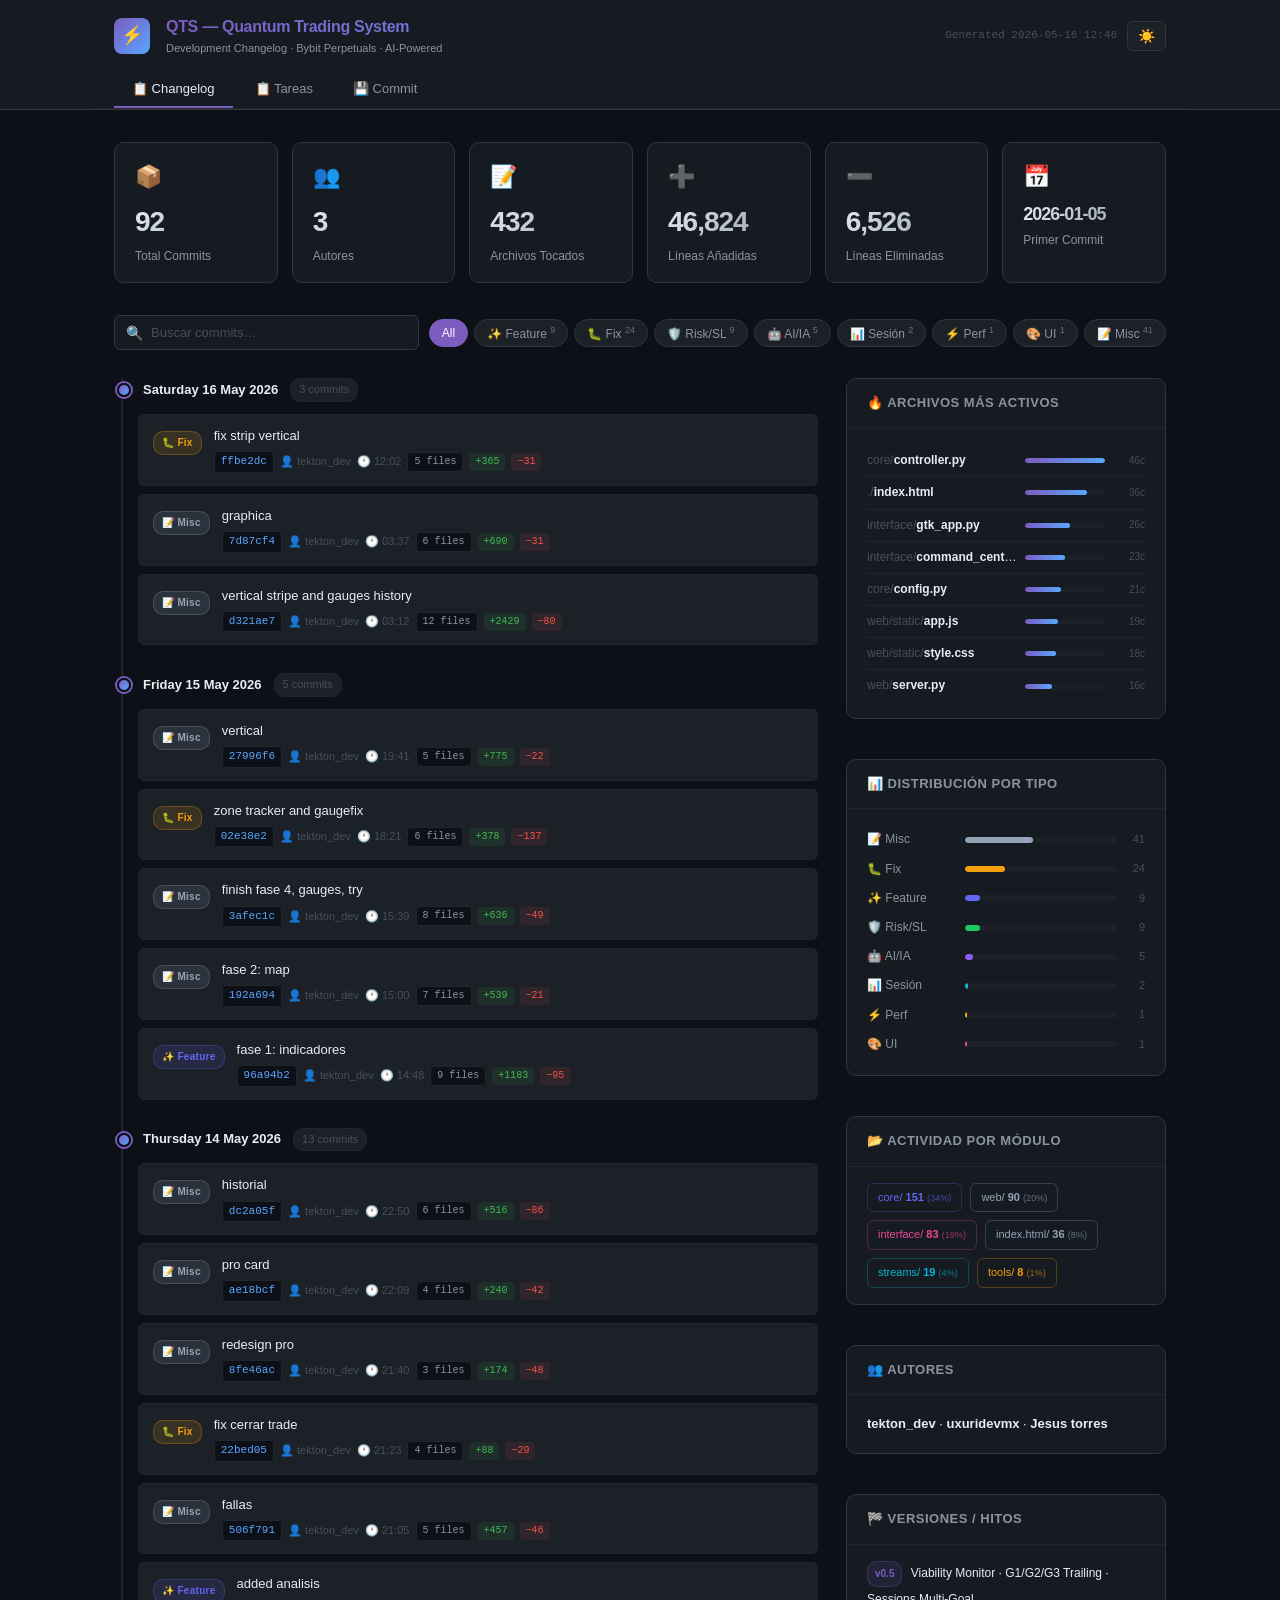
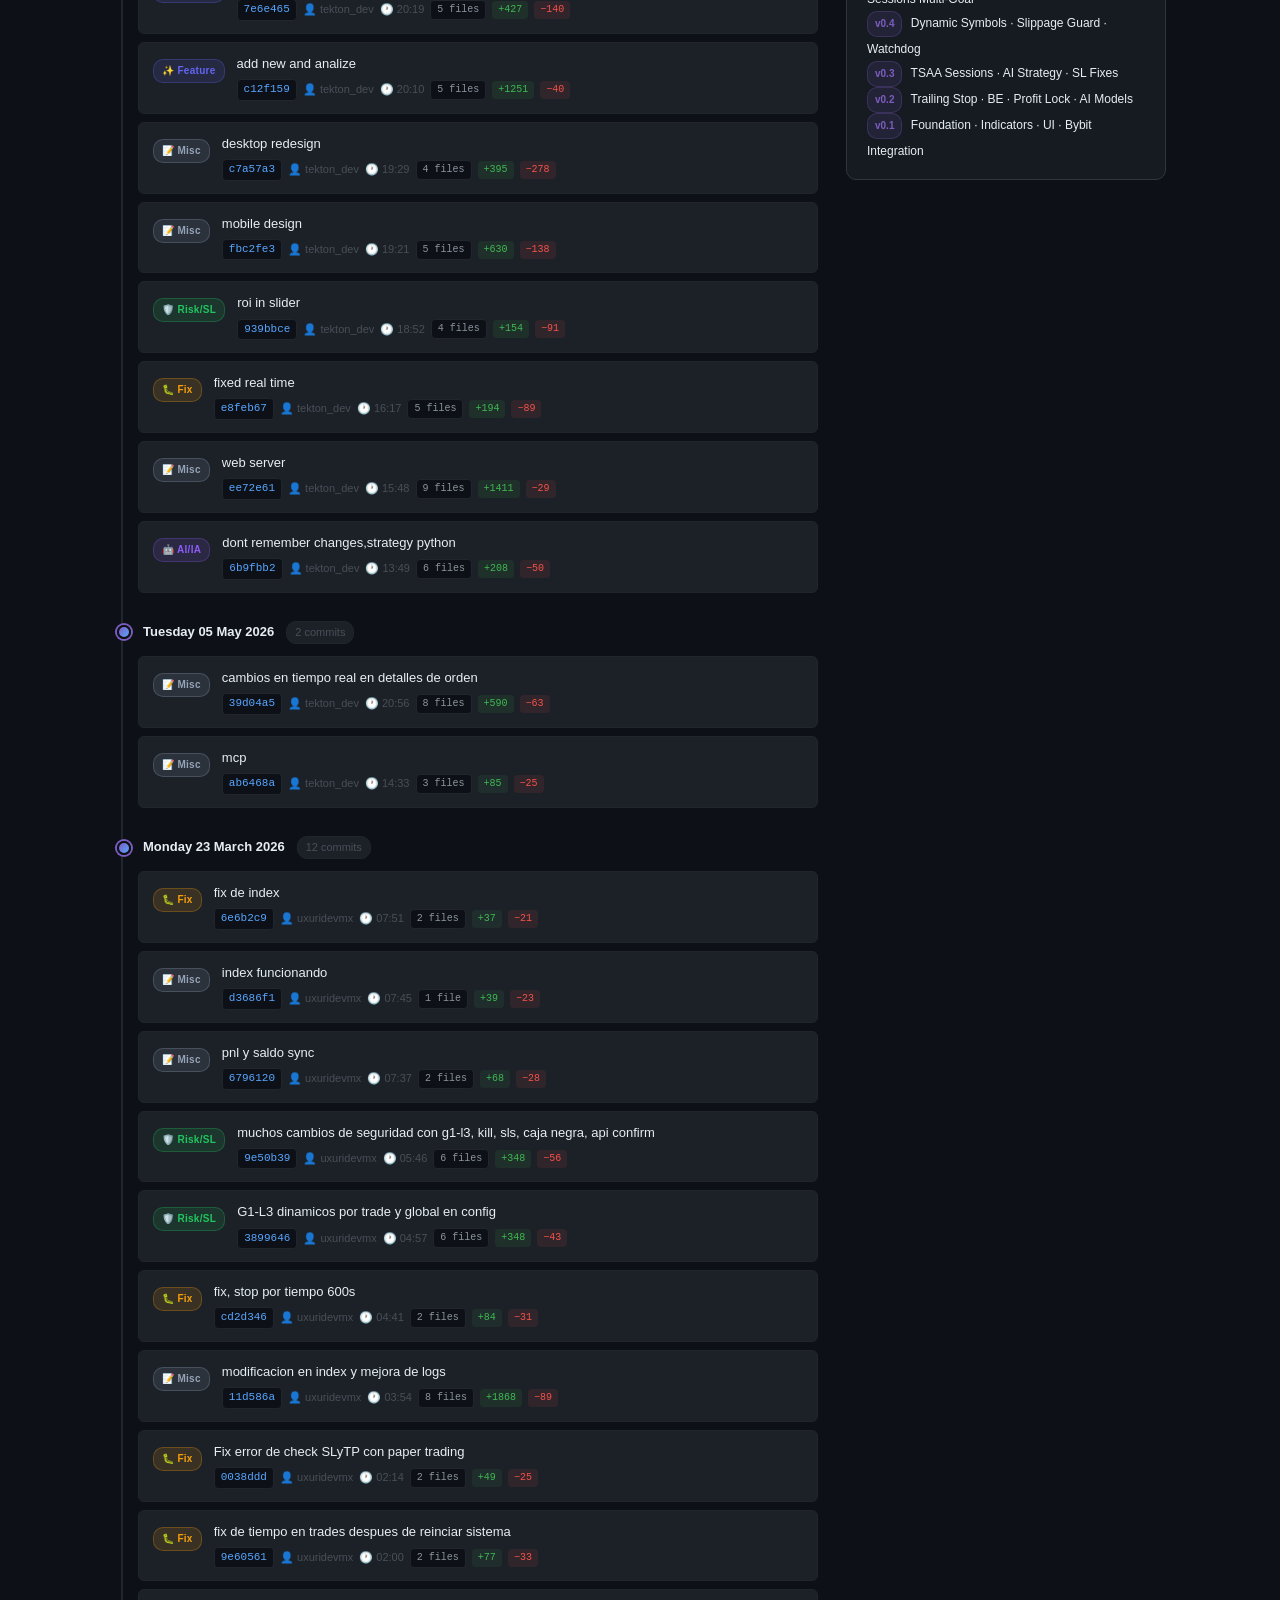
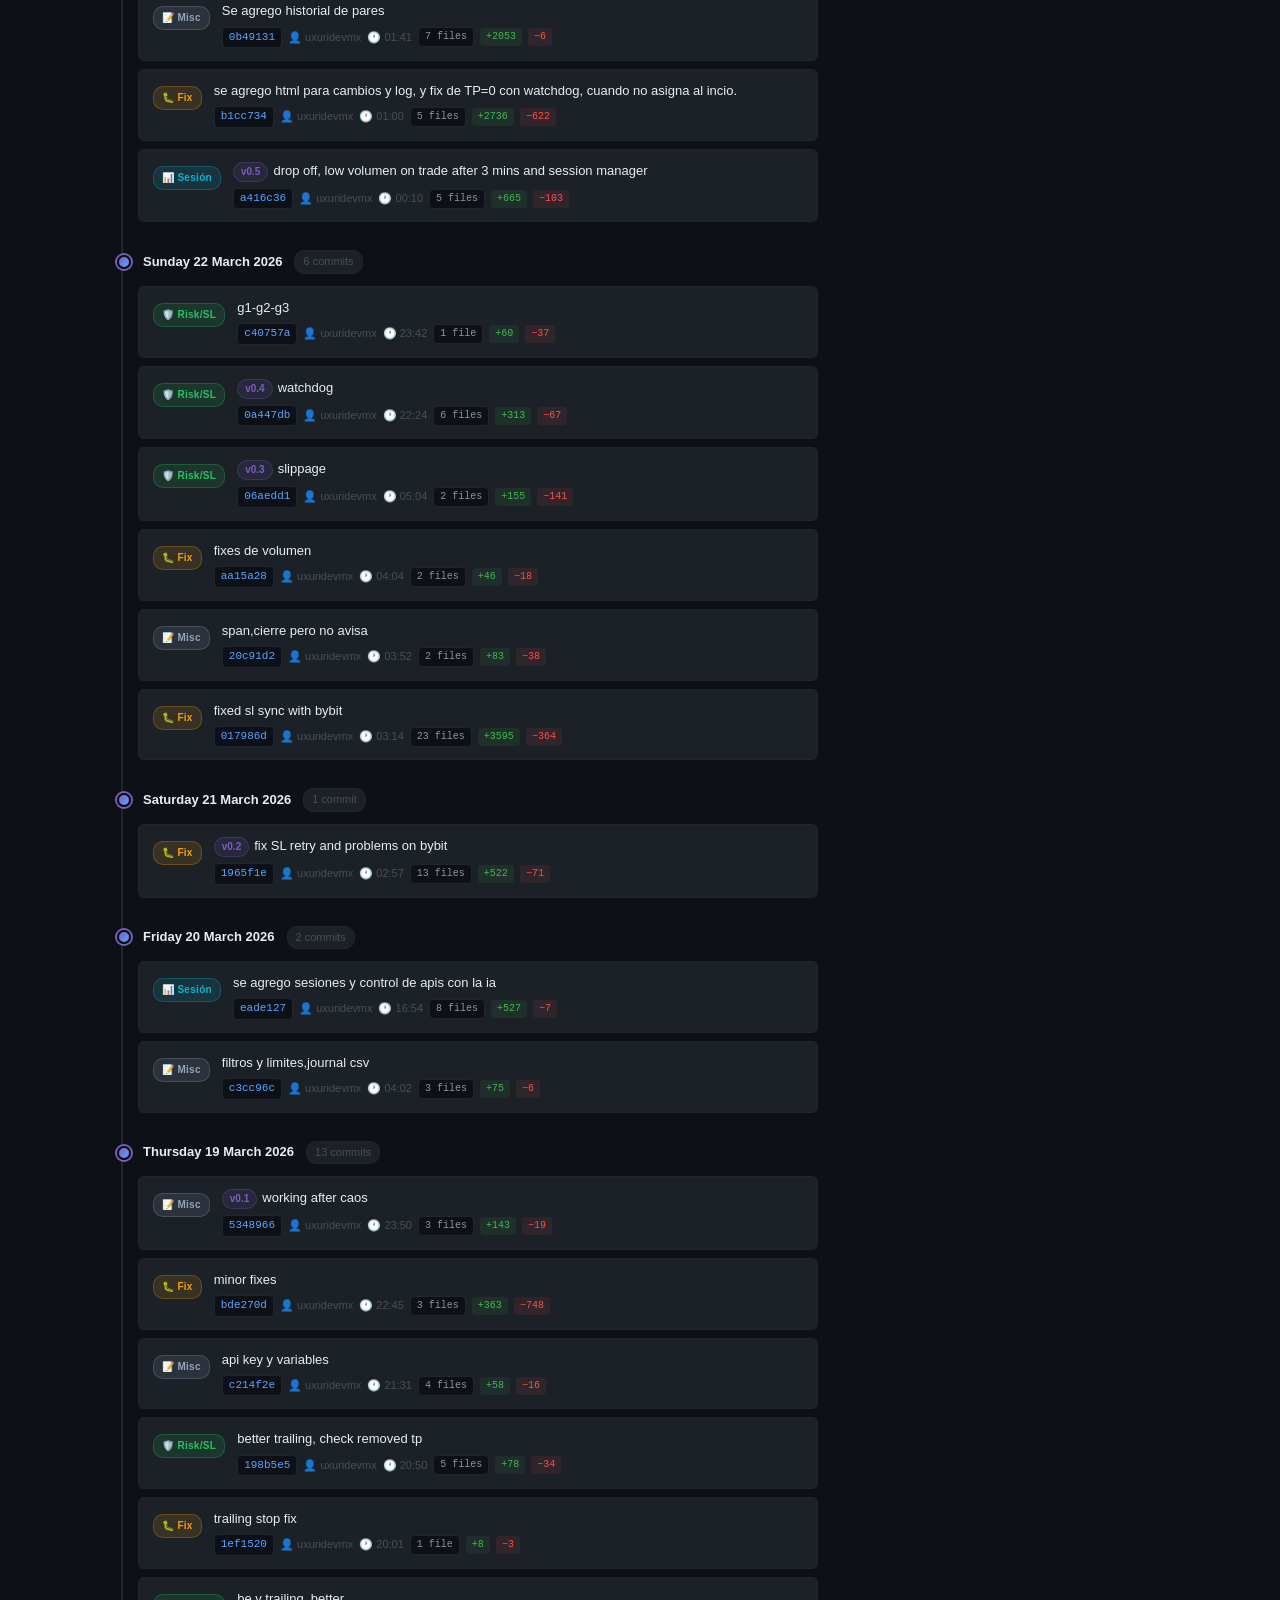
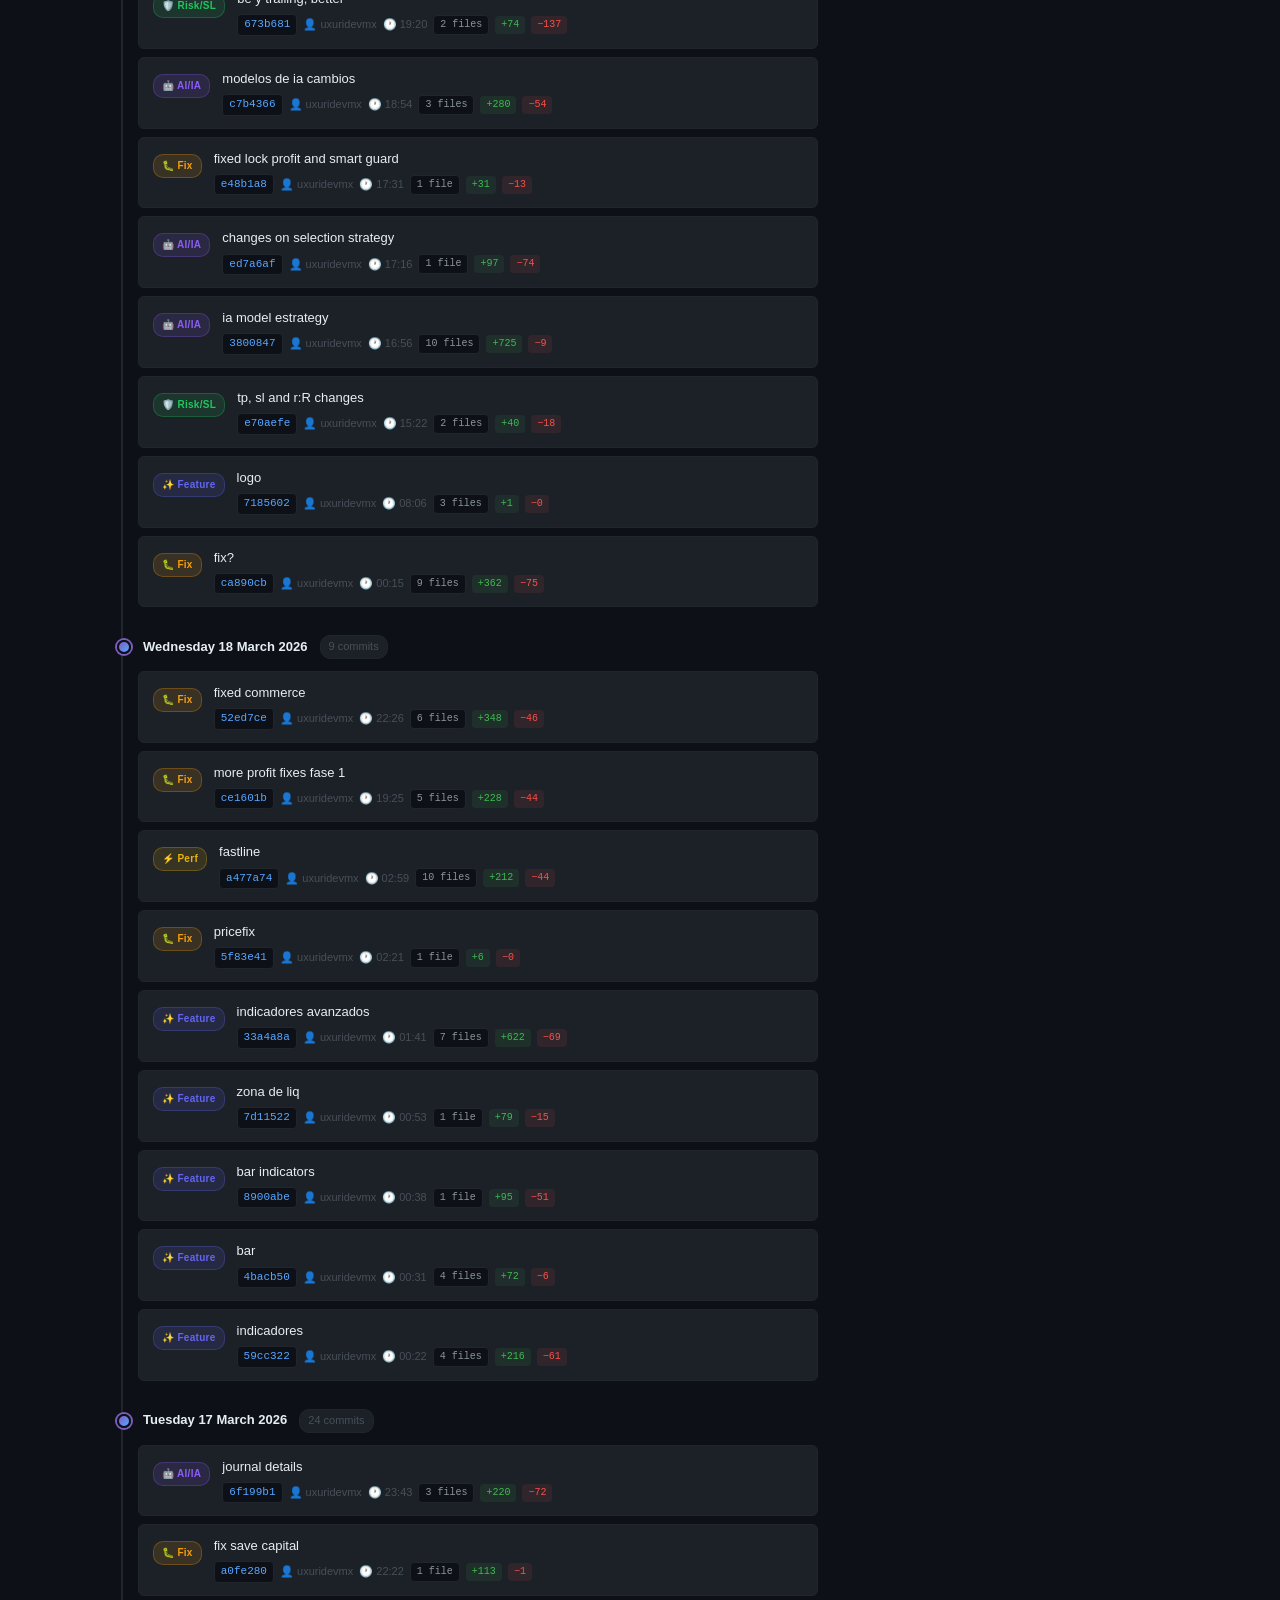
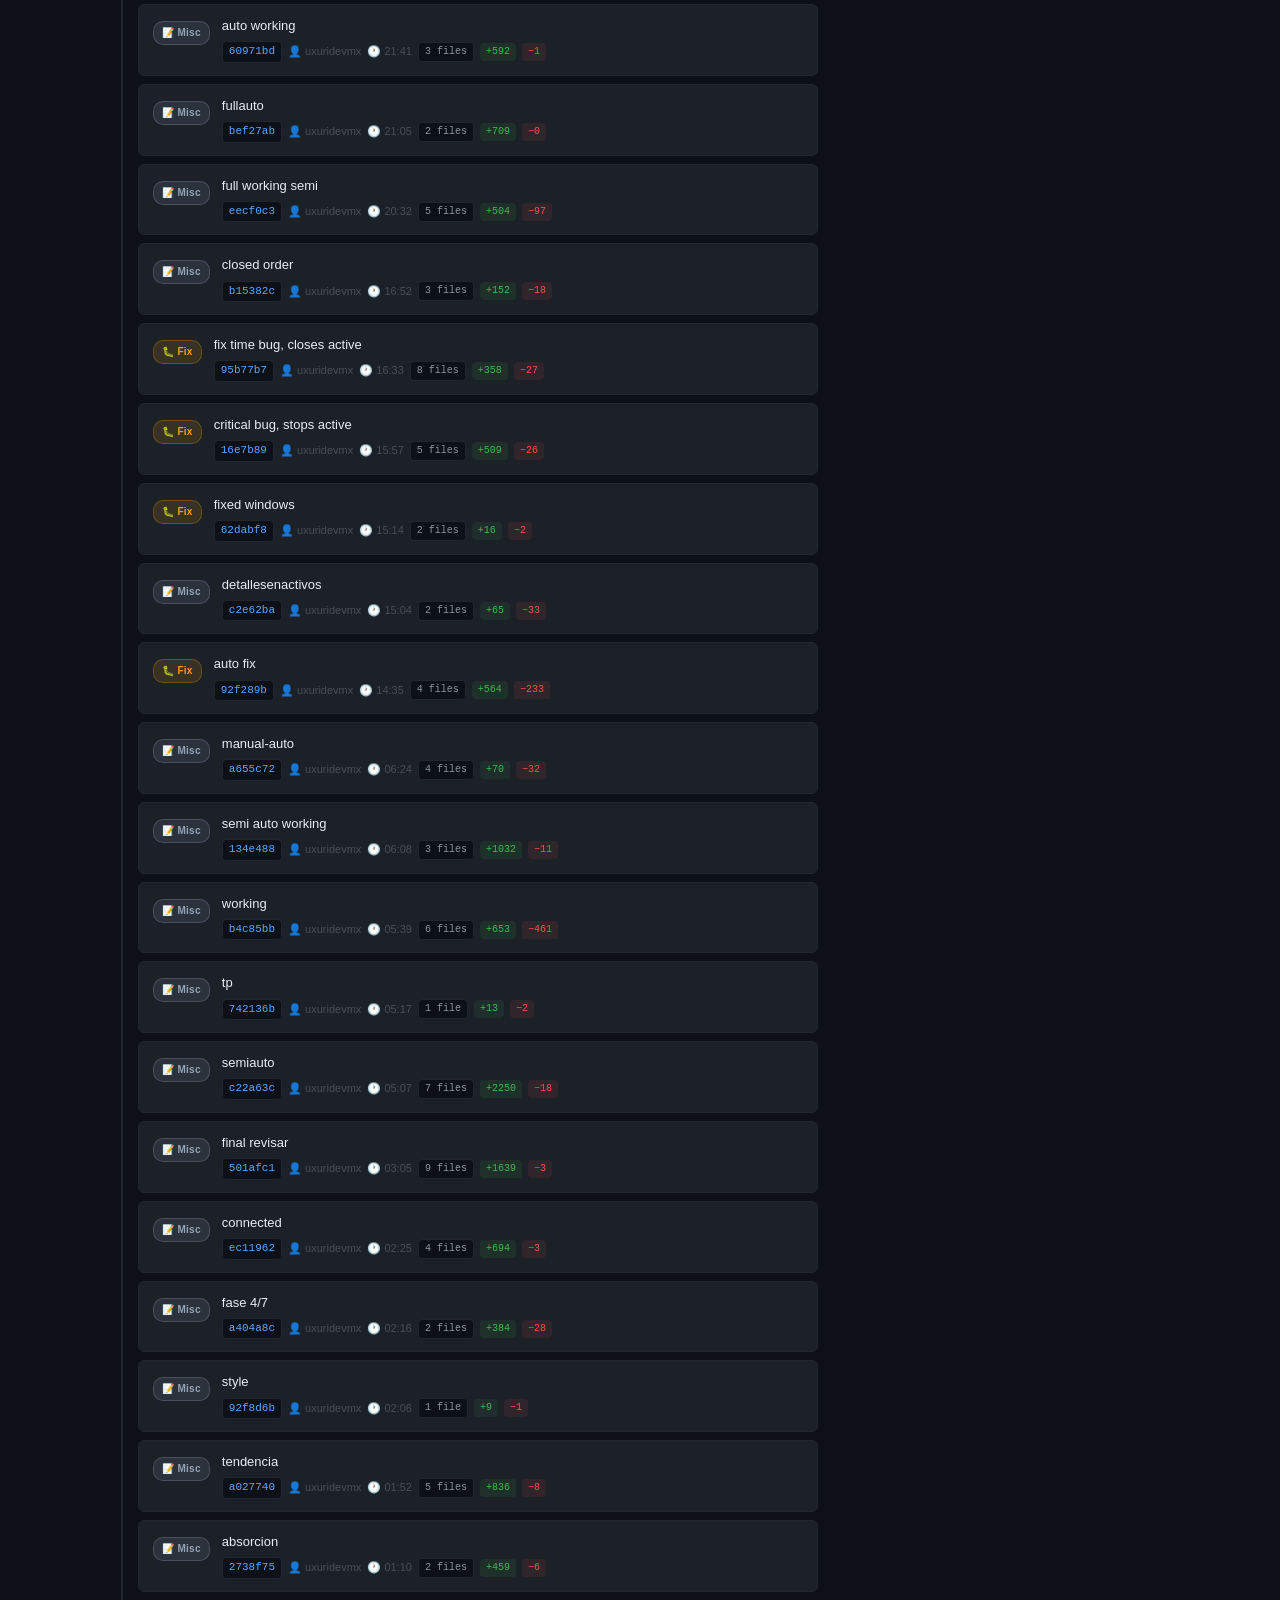
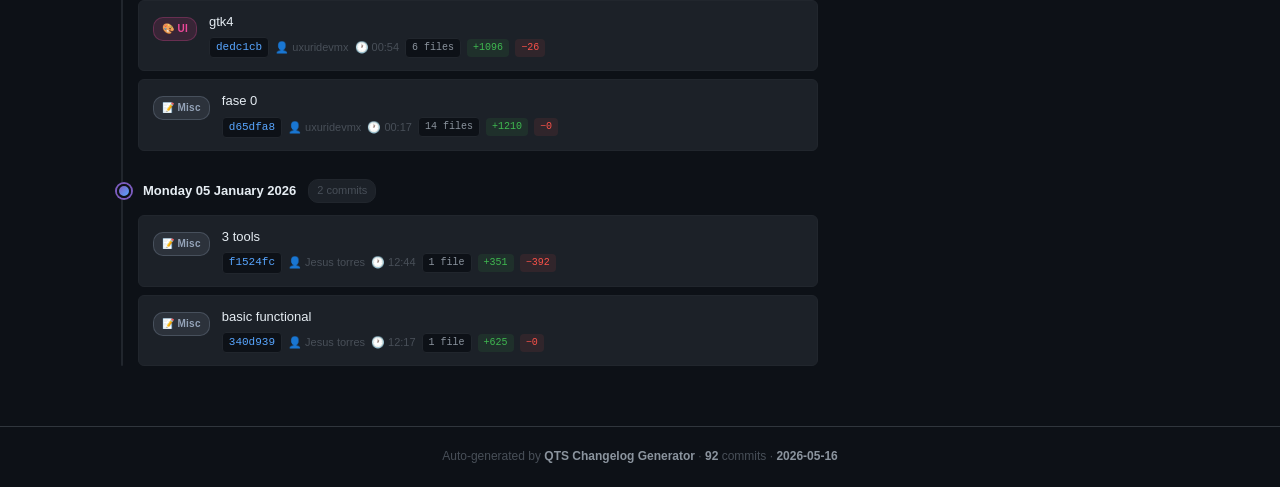
==== commit bcfb5d70: "mentor" ====
--- a/index.html
+++ b/index.html
@@ -648,7 +648,7 @@
       <p>Development Changelog · Bybit Perpetuals · AI-Powered</p>
     </div>
     <div class="header-actions">
-      <span class="gen-date">Generated 2026-05-16 12:02</span>
+      <span class="gen-date">Generated 2026-05-16 12:46</span>
       <button class="theme-btn" id="themeBtn" title="Toggle theme">🌙</button>
     </div>
   </div>
@@ -667,7 +667,7 @@
   <div class="stats-bar">
     <div class="stat-card">
       <div class="stat-icon">📦</div>
-      <div class="stat-value">91</div>
+      <div class="stat-value">92</div>
       <div class="stat-label">Total Commits</div>
     </div>
     <div class="stat-card">
@@ -677,17 +677,17 @@
     </div>
     <div class="stat-card">
       <div class="stat-icon">📝</div>
-      <div class="stat-value">427</div>
+      <div class="stat-value">432</div>
       <div class="stat-label">Archivos Tocados</div>
     </div>
     <div class="stat-card">
       <div class="stat-icon">➕</div>
-      <div class="stat-value" style="color:var(--green)">46,459</div>
+      <div class="stat-value" style="color:var(--green)">46,824</div>
       <div class="stat-label">Líneas Añadidas</div>
     </div>
     <div class="stat-card">
       <div class="stat-icon">➖</div>
-      <div class="stat-value" style="color:var(--red)">6,495</div>
+      <div class="stat-value" style="color:var(--red)">6,526</div>
       <div class="stat-label">Líneas Eliminadas</div>
     </div>
     <div class="stat-card">
@@ -704,7 +704,7 @@
       <input type="text" id="search" placeholder="Buscar commits…" autocomplete="off">
     </div>
     <div class="filter-pills" id="filterPills">
-      <button class="filter-pill active" data-cat="all">All</button><button class="filter-pill" data-cat="feat" style="--pill-color:#6366f1">✨ Feature <sup>9</sup></button><button class="filter-pill" data-cat="fix" style="--pill-color:#f59e0b">🐛 Fix <sup>23</sup></button><button class="filter-pill" data-cat="risk" style="--pill-color:#22c55e">🛡️ Risk/SL <sup>9</sup></button><button class="filter-pill" data-cat="ai" style="--pill-color:#8b5cf6">🤖 AI/IA <sup>5</sup></button><button class="filter-pill" data-cat="session" style="--pill-color:#06b6d4">📊 Sesión <sup>2</sup></button><button class="filter-pill" data-cat="perf" style="--pill-color:#eab308">⚡ Perf <sup>1</sup></button><button class="filter-pill" data-cat="ui" style="--pill-color:#ec4899">🎨 UI <sup>1</sup></button><button class="filter-pill" data-cat="other" style="--pill-color:#94a3b8">📝 Misc <sup>41</sup></button>
+      <button class="filter-pill active" data-cat="all">All</button><button class="filter-pill" data-cat="feat" style="--pill-color:#6366f1">✨ Feature <sup>9</sup></button><button class="filter-pill" data-cat="fix" style="--pill-color:#f59e0b">🐛 Fix <sup>24</sup></button><button class="filter-pill" data-cat="risk" style="--pill-color:#22c55e">🛡️ Risk/SL <sup>9</sup></button><button class="filter-pill" data-cat="ai" style="--pill-color:#8b5cf6">🤖 AI/IA <sup>5</sup></button><button class="filter-pill" data-cat="session" style="--pill-color:#06b6d4">📊 Sesión <sup>2</sup></button><button class="filter-pill" data-cat="perf" style="--pill-color:#eab308">⚡ Perf <sup>1</sup></button><button class="filter-pill" data-cat="ui" style="--pill-color:#ec4899">🎨 UI <sup>1</sup></button><button class="filter-pill" data-cat="other" style="--pill-color:#94a3b8">📝 Misc <sup>41</sup></button>
     </div>
   </div>
 
@@ -716,9 +716,25 @@
     <div class="day-header">
       <div class="day-dot"></div>
       <span class="day-label">Saturday 16 May 2026</span>
-      <span class="day-count">2 commits</span>
+      <span class="day-count">3 commits</span>
     </div>
     <div class="day-commits">
+
+    <div class="commit-card" data-cat="fix" data-msg="fix strip vertical" data-hash="ffbe2dc09e375dfb41e9ae12939f3b3030884ad6" onclick="showCommitDetail(this)">
+      <div class="commit-left">
+        <span class="cat-pill" style="background:#f59e0b22;color:#f59e0b;border-color:#f59e0b44"
+              title="Fix">🐛 Fix</span>
+      </div>
+      <div class="commit-body">
+        <div class="commit-msg">fix strip vertical</div>
+        <div class="commit-meta">
+          <code class="hash-chip">ffbe2dc</code>
+          <span class="meta-author">👤 tekton_dev</span>
+          <span class="meta-time">🕐 12:02</span>
+          <span class="stat-chip files">5 files</span><span class="stat-chip ins">+365</span><span class="stat-chip del">−31</span>
+        </div>
+      </div>
+    </div>
 
     <div class="commit-card" data-cat="other" data-msg="graphica" data-hash="7d87cf46086d6abf7549b7e47a3d6e54545738d4" onclick="showCommitDetail(this)">
       <div class="commit-left">
@@ -2316,9 +2332,9 @@
             <span class="file-path">./</span><strong>index.html</strong>
           </div>
           <div class="file-bar-wrap">
-            <div class="file-bar" style="width:76%"></div>
+            <div class="file-bar" style="width:78%"></div>
           </div>
-          <span class="file-count">35c</span>
+          <span class="file-count">36c</span>
         </div>
         <div class="file-row">
           <div class="file-name">
@@ -2352,9 +2368,9 @@
             <span class="file-path">web/static/</span><strong>app.js</strong>
           </div>
           <div class="file-bar-wrap">
-            <div class="file-bar" style="width:39%"></div>
+            <div class="file-bar" style="width:41%"></div>
           </div>
-          <span class="file-count">18c</span>
+          <span class="file-count">19c</span>
         </div>
         <div class="file-row">
           <div class="file-name">
@@ -2370,9 +2386,9 @@
             <span class="file-path">web/</span><strong>server.py</strong>
           </div>
           <div class="file-bar-wrap">
-            <div class="file-bar" style="width:32%"></div>
+            <div class="file-bar" style="width:34%"></div>
           </div>
-          <span class="file-count">15c</span>
+          <span class="file-count">16c</span>
         </div>
       </div>
     </div>
@@ -2385,35 +2401,35 @@
         <div class="cat-bar-row">
           <span class="cat-bar-label">📝 Misc</span>
           <div class="cat-bar-track">
-            <div class="cat-bar-fill" style="width:45.1%;background:#94a3b8"></div>
+            <div class="cat-bar-fill" style="width:44.6%;background:#94a3b8"></div>
           </div>
           <span class="cat-bar-count">41</span>
         </div>
         <div class="cat-bar-row">
           <span class="cat-bar-label">🐛 Fix</span>
           <div class="cat-bar-track">
-            <div class="cat-bar-fill" style="width:25.3%;background:#f59e0b"></div>
+            <div class="cat-bar-fill" style="width:26.1%;background:#f59e0b"></div>
           </div>
-          <span class="cat-bar-count">23</span>
+          <span class="cat-bar-count">24</span>
         </div>
         <div class="cat-bar-row">
           <span class="cat-bar-label">✨ Feature</span>
           <div class="cat-bar-track">
-            <div class="cat-bar-fill" style="width:9.9%;background:#6366f1"></div>
+            <div class="cat-bar-fill" style="width:9.8%;background:#6366f1"></div>
           </div>
           <span class="cat-bar-count">9</span>
         </div>
         <div class="cat-bar-row">
           <span class="cat-bar-label">🛡️ Risk/SL</span>
           <div class="cat-bar-track">
-            <div class="cat-bar-fill" style="width:9.9%;background:#22c55e"></div>
+            <div class="cat-bar-fill" style="width:9.8%;background:#22c55e"></div>
           </div>
           <span class="cat-bar-count">9</span>
         </div>
         <div class="cat-bar-row">
           <span class="cat-bar-label">🤖 AI/IA</span>
           <div class="cat-bar-track">
-            <div class="cat-bar-fill" style="width:5.5%;background:#8b5cf6"></div>
+            <div class="cat-bar-fill" style="width:5.4%;background:#8b5cf6"></div>
           </div>
           <span class="cat-bar-count">5</span>
         </div>
@@ -2446,7 +2462,7 @@
       <div class="section-head">📂 Actividad por Módulo</div>
       <div class="section-body">
         <div class="modules-grid">
-          <div class="mod-pill" style="border-color:#6366f144;color:#6366f1">core/ <strong>150</strong> <small>(35%)</small></div><div class="mod-pill" style="border-color:#94a3b844;color:#94a3b8">web/ <strong>87</strong> <small>(20%)</small></div><div class="mod-pill" style="border-color:#ec489944;color:#ec4899">interface/ <strong>83</strong> <small>(19%)</small></div><div class="mod-pill" style="border-color:#94a3b844;color:#94a3b8">index.html/ <strong>35</strong> <small>(8%)</small></div><div class="mod-pill" style="border-color:#06b6d444;color:#06b6d4">streams/ <strong>19</strong> <small>(4%)</small></div><div class="mod-pill" style="border-color:#f59e0b44;color:#f59e0b">tools/ <strong>8</strong> <small>(1%)</small></div>
+          <div class="mod-pill" style="border-color:#6366f144;color:#6366f1">core/ <strong>151</strong> <small>(34%)</small></div><div class="mod-pill" style="border-color:#94a3b844;color:#94a3b8">web/ <strong>90</strong> <small>(20%)</small></div><div class="mod-pill" style="border-color:#ec489944;color:#ec4899">interface/ <strong>83</strong> <small>(19%)</small></div><div class="mod-pill" style="border-color:#94a3b844;color:#94a3b8">index.html/ <strong>36</strong> <small>(8%)</small></div><div class="mod-pill" style="border-color:#06b6d444;color:#06b6d4">streams/ <strong>19</strong> <small>(4%)</small></div><div class="mod-pill" style="border-color:#f59e0b44;color:#f59e0b">tools/ <strong>8</strong> <small>(1%)</small></div>
         </div>
       </div>
     </div>
@@ -2538,7 +2554,7 @@
 
 <footer>
   Auto-generated by <strong>QTS Changelog Generator</strong> ·
-  <strong>91</strong> commits ·
+  <strong>92</strong> commits ·
   <strong>2026-05-16</strong>
 </footer>
 
@@ -2546,7 +2562,7 @@
 
 <script>
 // ─── Commits data (embedded) ────────────────────────────────────────────────
-window.COMMITS_DATA = {"7d87cf46086d6abf7549b7e47a3d6e54545738d4": {"message": "graphica", "body": "", "author": "tekton_dev", "date": "2026-05-16 03:37", "files_list": [{"file": "index.html", "ins": 47, "del": 21}, {"file": "web/server.py", "ins": 103, "del": 0}, {"file": "web/static/app.js", "ins": 286, "del": 0}, {"file": "web/static/index.html", "ins": 32, "del": 0}, {"file": "web/static/lib/gravity_vertical.js", "ins": 49, "del": 3}, {"file": "web/static/style.css", "ins": 173, "del": 7}], "ins": 690, "del": 31, "cat": "other", "version": "", "short": "7d87cf4"}, "d321ae7db1af1384001e71bc646d43d1fa40470d": {"message": "vertical stripe and gauges history", "body": "", "author": "tekton_dev", "date": "2026-05-16 03:12", "files_list": [{"file": "index.html", "ins": 41, "del": 25}, {"file": "web/energy_tracker.py", "ins": 165, "del": 0}, {"file": "web/eta_estimator.py", "ins": 192, "del": 0}, {"file": "web/level_tracker.py", "ins": 180, "del": 0}, {"file": "web/server.py", "ins": 123, "del": 0}, {"file": "web/static/app.js", "ins": 585, "del": 15}, {"file": "web/static/index.html", "ins": 79, "del": 0}, {"file": "web/static/lib/gauges.js", "ins": 71, "del": 7}, {"file": "web/static/lib/gravity.js", "ins": 260, "del": 11}, {"file": "web/static/lib/gravity_vertical.js", "ins": 245, "del": 13}, {"file": "web/static/style.css", "ins": 447, "del": 9}, {"file": "web/zone_tracker.py", "ins": 41, "del": 0}], "ins": 2429, "del": 80, "cat": "other", "version": "", "short": "d321ae7"}, "27996f6fc57e8f3961957f0e9a99f7d09c19dd3c": {"message": "vertical", "body": "", "author": "tekton_dev", "date": "2026-05-15 19:41", "files_list": [{"file": "index.html", "ins": 36, "del": 20}, {"file": "web/static/app.js", "ins": 99, "del": 2}, {"file": "web/static/index.html", "ins": 25, "del": 0}, {"file": "web/static/lib/gravity_vertical.js", "ins": 296, "del": 0}, {"file": "web/static/style.css", "ins": 319, "del": 0}], "ins": 775, "del": 22, "cat": "other", "version": "", "short": "27996f6"}, "02e38e2cb28eb8a700e72d5473188e5df9e5c780": {"message": "zone tracker and gaugefix", "body": "", "author": "tekton_dev", "date": "2026-05-15 18:21", "files_list": [{"file": "core/db.py", "ins": 71, "del": 0}, {"file": "index.html", "ins": 41, "del": 25}, {"file": "web/server.py", "ins": 11, "del": 8}, {"file": "web/static/lib/gauges.js", "ins": 110, "del": 65}, {"file": "web/static/style.css", "ins": 28, "del": 25}, {"file": "web/zone_tracker.py", "ins": 117, "del": 14}], "ins": 378, "del": 137, "cat": "fix", "version": "", "short": "02e38e2"}, "3afec1c1e1c7b29eb3dbd7d2f021ab13a56aad44": {"message": "finish fase 4, gauges, try", "body": "", "author": "tekton_dev", "date": "2026-05-15 15:39", "files_list": [{"file": "index.html", "ins": 37, "del": 21}, {"file": "plan_indicadores.md", "ins": 117, "del": 0}, {"file": "web/sentiment.py", "ins": 194, "del": 0}, {"file": "web/server.py", "ins": 16, "del": 0}, {"file": "web/static/app.js", "ins": 84, "del": 28}, {"file": "web/static/index.html", "ins": 1, "del": 0}, {"file": "web/static/lib/gauges.js", "ins": 140, "del": 0}, {"file": "web/static/style.css", "ins": 47, "del": 0}], "ins": 636, "del": 49, "cat": "other", "version": "", "short": "3afec1c"}, "192a6942db8c81083832fad5f15133a964890fab": {"message": "fase 2: map", "body": "", "author": "tekton_dev", "date": "2026-05-15 15:00", "files_list": [{"file": "index.html", "ins": 47, "del": 21}, {"file": "web/liquidity_map.py", "ins": 155, "del": 0}, {"file": "web/server.py", "ins": 36, "del": 0}, {"file": "web/static/app.js", "ins": 74, "del": 0}, {"file": "web/static/index.html", "ins": 1, "del": 0}, {"file": "web/static/lib/gravity.js", "ins": 205, "del": 0}, {"file": "web/static/style.css", "ins": 21, "del": 0}], "ins": 539, "del": 21, "cat": "other", "version": "", "short": "192a694"}, "96a94b2995dc5f9c449efd1b35f55dffbc598a42": {"message": "fase 1: indicadores", "body": "", "author": "tekton_dev", "date": "2026-05-15 14:48", "files_list": [{"file": "index.html", "ins": 33, "del": 17}, {"file": "plan_indicadores.md", "ins": 407, "del": 0}, {"file": "web/calculator.py", "ins": 14, "del": 0}, {"file": "web/server.py", "ins": 12, "del": 1}, {"file": "web/static/app.js", "ins": 271, "del": 77}, {"file": "web/static/index.html", "ins": 1, "del": 0}, {"file": "web/static/lib/scale.js", "ins": 119, "del": 0}, {"file": "web/static/style.css", "ins": 141, "del": 0}, {"file": "web/zone_tracker.py", "ins": 185, "del": 0}], "ins": 1183, "del": 95, "cat": "feat", "version": "", "short": "96a94b2"}, "dc2a05f260874e25ae498af777252b4d02e3a7c5": {"message": "historial", "body": "", "author": "tekton_dev", "date": "2026-05-14 22:50", "files_list": [{"file": "index.html", "ins": 34, "del": 18}, {"file": "web/calculator.py", "ins": 5, "del": 3}, {"file": "web/server.py", "ins": 99, "del": 6}, {"file": "web/static/app.js", "ins": 242, "del": 33}, {"file": "web/static/index.html", "ins": 44, "del": 0}, {"file": "web/static/style.css", "ins": 92, "del": 26}], "ins": 516, "del": 86, "cat": "other", "version": "", "short": "dc2a05f"}, "ae18bcfcf1b20bf76787e8102ff1d20946c911ec": {"message": "pro card", "body": "", "author": "tekton_dev", "date": "2026-05-14 22:09", "files_list": [{"file": "index.html", "ins": 37, "del": 21}, {"file": "web/server.py", "ins": 24, "del": 0}, {"file": "web/static/app.js", "ins": 141, "del": 17}, {"file": "web/static/style.css", "ins": 38, "del": 4}], "ins": 240, "del": 42, "cat": "other", "version": "", "short": "ae18bcf"}, "8fe46acc250346982a79167520d6ea998d0adf5a": {"message": "redesign pro", "body": "", "author": "tekton_dev", "date": "2026-05-14 21:40", "files_list": [{"file": "index.html", "ins": 33, "del": 17}, {"file": "web/static/app.js", "ins": 94, "del": 23}, {"file": "web/static/style.css", "ins": 47, "del": 8}], "ins": 174, "del": 48, "cat": "other", "version": "", "short": "8fe46ac"}, "22bed05c07cb60095cfd52c1ae8187b366362f3d": {"message": "fix cerrar  trade", "body": "", "author": "tekton_dev", "date": "2026-05-14 21:23", "files_list": [{"file": "index.html", "ins": 36, "del": 20}, {"file": "streams/account.py", "ins": 8, "del": 1}, {"file": "web/server.py", "ins": 23, "del": 0}, {"file": "web/static/app.js", "ins": 21, "del": 8}], "ins": 88, "del": 29, "cat": "fix", "version": "", "short": "22bed05"}, "506f791b02dd34cab8f42a62ead2b1a19358cab2": {"message": "fallas", "body": "", "author": "tekton_dev", "date": "2026-05-14 21:05", "files_list": [{"file": "index.html", "ins": 37, "del": 21}, {"file": "web/server.py", "ins": 49, "del": 0}, {"file": "web/static/app.js", "ins": 276, "del": 14}, {"file": "web/static/index.html", "ins": 7, "del": 0}, {"file": "web/static/style.css", "ins": 88, "del": 11}], "ins": 457, "del": 46, "cat": "other", "version": "", "short": "506f791"}, "7e6e465262158d014c3f806a359ced1be52ee754": {"message": "added analisis", "body": "", "author": "tekton_dev", "date": "2026-05-14 20:19", "files_list": [{"file": "index.html", "ins": 34, "del": 18}, {"file": "web/server.py", "ins": 116, "del": 0}, {"file": "web/static/app.js", "ins": 167, "del": 116}, {"file": "web/static/index.html", "ins": 16, "del": 6}, {"file": "web/static/style.css", "ins": 94, "del": 0}], "ins": 427, "del": 140, "cat": "feat", "version": "", "short": "7e6e465"}, "c12f1593309020cadd38784c67f6e37c3f9285d9": {"message": "add new and analize", "body": "", "author": "tekton_dev", "date": "2026-05-14 20:10", "files_list": [{"file": "index.html", "ins": 36, "del": 20}, {"file": "web/server.py", "ins": 121, "del": 1}, {"file": "web/static/app.js", "ins": 533, "del": 10}, {"file": "web/static/index.html", "ins": 215, "del": 0}, {"file": "web/static/style.css", "ins": 346, "del": 9}], "ins": 1251, "del": 40, "cat": "feat", "version": "", "short": "c12f159"}, "c7a57a3cac74cf0dfbbcd84ea63d9393e1c7ff68": {"message": "desktop redesign", "body": "", "author": "tekton_dev", "date": "2026-05-14 19:29", "files_list": [{"file": "index.html", "ins": 35, "del": 19}, {"file": "web/static/app.js", "ins": 48, "del": 54}, {"file": "web/static/index.html", "ins": 162, "del": 153}, {"file": "web/static/style.css", "ins": 150, "del": 52}], "ins": 395, "del": 278, "cat": "other", "version": "", "short": "c7a57a3"}, "fbc2fe39bd45ccf81505aa150ae930432efcbaf3": {"message": "mobile design", "body": "", "author": "tekton_dev", "date": "2026-05-14 19:21", "files_list": [{"file": "index.html", "ins": 36, "del": 20}, {"file": "web/server.py", "ins": 36, "del": 1}, {"file": "web/static/app.js", "ins": 204, "del": 56}, {"file": "web/static/index.html", "ins": 177, "del": 57}, {"file": "web/static/style.css", "ins": 177, "del": 4}], "ins": 630, "del": 138, "cat": "other", "version": "", "short": "fbc2fe3"}, "939bbceccdd375190a9fe1c79052986e1986e2e3": {"message": "roi in slider", "body": "", "author": "tekton_dev", "date": "2026-05-14 18:52", "files_list": [{"file": "index.html", "ins": 33, "del": 17}, {"file": "web/calculator.py", "ins": 4, "del": 0}, {"file": "web/static/app.js", "ins": 86, "del": 45}, {"file": "web/static/style.css", "ins": 31, "del": 29}], "ins": 154, "del": 91, "cat": "risk", "version": "", "short": "939bbce"}, "e8feb6785d5a360caa6f4403fd22a2b0a2d3d2c4": {"message": "fixed real time", "body": "", "author": "tekton_dev", "date": "2026-05-14 16:17", "files_list": [{"file": "index.html", "ins": 35, "del": 19}, {"file": "web/calculator.py", "ins": 80, "del": 55}, {"file": "web/server.py", "ins": 21, "del": 3}, {"file": "web/static/app.js", "ins": 22, "del": 6}, {"file": "web/static/style.css", "ins": 36, "del": 6}], "ins": 194, "del": 89, "cat": "fix", "version": "", "short": "e8feb67"}, "ee72e614749e801a828198121430fa57b2de1316": {"message": "web server", "body": "", "author": "tekton_dev", "date": "2026-05-14 15:48", "files_list": [{"file": "index.html", "ins": 55, "del": 29}, {"file": "requirements.txt", "ins": 4, "del": 0}, {"file": "streams/account.py", "ins": 50, "del": 0}, {"file": "web/__init__.py", "ins": 0, "del": 0}, {"file": "web/calculator.py", "ins": 104, "del": 0}, {"file": "web/server.py", "ins": 332, "del": 0}, {"file": "web/static/app.js", "ins": 394, "del": 0}, {"file": "web/static/index.html", "ins": 92, "del": 0}, {"file": "web/static/style.css", "ins": 380, "del": 0}], "ins": 1411, "del": 29, "cat": "other", "version": "", "short": "ee72e61"}, "6b9fbb2a9c19deb998d0f93e43e0a90b6d78abd5": {"message": "dont remember changes,strategy python", "body": "", "author": "tekton_dev", "date": "2026-05-14 13:49", "files_list": [{"file": "core/ai_strategy.py", "ins": 12, "del": 6}, {"file": "core/config.py", "ins": 97, "del": 7}, {"file": "core/controller.py", "ins": 7, "del": 5}, {"file": "index.html", "ins": 47, "del": 31}, {"file": "interface/command_center.py", "ins": 42, "del": 0}, {"file": "streams/market.py", "ins": 3, "del": 1}], "ins": 208, "del": 50, "cat": "ai", "version": "", "short": "6b9fbb2"}, "39d04a50b56ae88b04072600b04efa57704b4c9f": {"message": "cambios en tiempo real en detalles de orden", "body": "", "author": "tekton_dev", "date": "2026-05-05 20:56", "files_list": [{"file": "core/ai_strategy.py", "ins": 18, "del": 2}, {"file": "core/controller.py", "ins": 14, "del": 0}, {"file": "core/trend.py", "ins": 4, "del": 0}, {"file": "index.html", "ins": 46, "del": 20}, {"file": "interface/command_center.py", "ins": 256, "del": 3}, {"file": "interface/gtk_app.py", "ins": 223, "del": 34}, {"file": "streams/klines.py", "ins": 11, "del": 4}, {"file": "streams/market.py", "ins": 18, "del": 0}], "ins": 590, "del": 63, "cat": "other", "version": "", "short": "39d04a5"}, "ab6468a1bed9fbd1fcdf546dbeb534b2db0c4f64": {"message": "mcp", "body": "", "author": "tekton_dev", "date": "2026-05-05 14:33", "files_list": [{"file": ".mcp.json", "ins": 2, "del": 2}, {"file": "index.html", "ins": 39, "del": 23}, {"file": "loop.md", "ins": 44, "del": 0}], "ins": 85, "del": 25, "cat": "other", "version": "", "short": "ab6468a"}, "6e6b2c918f5ae0765bcfe5721402a6fc3a8381d8": {"message": "fix de index", "body": "", "author": "uxuridevmx", "date": "2026-03-23 07:51", "files_list": [{"file": "index.html", "ins": 36, "del": 20}, {"file": "tools/generate_changelog.py", "ins": 1, "del": 1}], "ins": 37, "del": 21, "cat": "fix", "version": "", "short": "6e6b2c9"}, "d3686f19ae9637c780f4989500af3008a0e0ff92": {"message": "index funcionando", "body": "", "author": "uxuridevmx", "date": "2026-03-23 07:45", "files_list": [{"file": "index.html", "ins": 39, "del": 23}], "ins": 39, "del": 23, "cat": "other", "version": "", "short": "d3686f1"}, "6796120968a5ca710ea310b89651087dee1fc40b": {"message": "pnl y saldo sync", "body": "", "author": "uxuridevmx", "date": "2026-03-23 07:37", "files_list": [{"file": "core/controller.py", "ins": 26, "del": 2}, {"file": "index.html", "ins": 42, "del": 26}], "ins": 68, "del": 28, "cat": "other", "version": "", "short": "6796120"}, "9e50b39978dd051e38d64c07a6b5c83206ffdd1a": {"message": "muchos cambios de seguridad con g1-l3, kill, sls, caja negra, api confirm", "body": "", "author": "uxuridevmx", "date": "2026-03-23 05:46", "files_list": [{"file": "core/config.py", "ins": 5, "del": 2}, {"file": "core/controller.py", "ins": 150, "del": 16}, {"file": "core/executor.py", "ins": 29, "del": 0}, {"file": "index.html", "ins": 48, "del": 32}, {"file": "interface/command_center.py", "ins": 102, "del": 0}, {"file": "interface/settings_view.py", "ins": 14, "del": 6}], "ins": 348, "del": 56, "cat": "risk", "version": "", "short": "9e50b39"}, "38996462443dcf058312e80f115bd484df0ccb0a": {"message": "G1-L3 dinamicos por trade y global en config", "body": "", "author": "uxuridevmx", "date": "2026-03-23 04:57", "files_list": [{"file": "core/config.py", "ins": 10, "del": 0}, {"file": "core/controller.py", "ins": 80, "del": 18}, {"file": "core/order_model.py", "ins": 19, "del": 0}, {"file": "index.html", "ins": 41, "del": 25}, {"file": "interface/command_center.py", "ins": 179, "del": 0}, {"file": "interface/settings_view.py", "ins": 19, "del": 0}], "ins": 348, "del": 43, "cat": "risk", "version": "", "short": "3899646"}, "cd2d346fc2dfcf2168e723bf9974033fdb46c412": {"message": "fix, stop por tiempo 600s", "body": "ahora revisa metricas antes de hacerlo", "author": "uxuridevmx", "date": "2026-03-23 04:41", "files_list": [{"file": "core/controller.py", "ins": 41, "del": 4}, {"file": "index.html", "ins": 43, "del": 27}], "ins": 84, "del": 31, "cat": "fix", "version": "", "short": "cd2d346"}, "11d586a3f72b1d3803d10f105aa61082ad5c9595": {"message": "modificacion en index y mejora de logs", "body": "", "author": "uxuridevmx", "date": "2026-03-23 03:54", "files_list": [{"file": "core/ai_strategy.py", "ins": 34, "del": 3}, {"file": "core/controller.py", "ins": 17, "del": 1}, {"file": "core/db.py", "ins": 49, "del": 0}, {"file": "index.html", "ins": 733, "del": 78}, {"file": "main.py", "ins": 5, "del": 0}, {"file": "main_terminal.py", "ins": 5, "del": 0}, {"file": "tools/changelog_server.py", "ins": 323, "del": 0}, {"file": "tools/generate_changelog.py", "ins": 702, "del": 7}], "ins": 1868, "del": 89, "cat": "other", "version": "", "short": "11d586a"}, "0038dddfe6a8f5c87ae3a22624930d446a63d8f7": {"message": "Fix error de check SLyTP con paper trading", "body": "Se agrego una funcion paraverificar que elSLyTP estuvieran seguros pero el wrapper del paper trading no la conocia", "author": "uxuridevmx", "date": "2026-03-23 02:14", "files_list": [{"file": "core/paper_wallet.py", "ins": 8, "del": 0}, {"file": "index.html", "ins": 41, "del": 25}], "ins": 49, "del": 25, "cat": "fix", "version": "", "short": "0038ddd"}, "9e60561d06d21eb1800ad640461c5148b5afd9af": {"message": "fix de tiempo en trades despues de reinciar sistema", "body": "", "author": "uxuridevmx", "date": "2026-03-23 02:00", "files_list": [{"file": "core/controller.py", "ins": 32, "del": 4}, {"file": "index.html", "ins": 45, "del": 29}], "ins": 77, "del": 33, "cat": "fix", "version": "", "short": "9e60561"}, "0b49131ea27c52b20fcd08a05c1732f637bf75f5": {"message": "Se agrego historial  de pares", "body": "Para llevar control y mejores estadisticas para el sistema", "author": "uxuridevmx", "date": "2026-03-23 01:41", "files_list": [{"file": "core/config.py", "ins": 1, "del": 0}, {"file": "core/controller.py", "ins": 16, "del": 4}, {"file": "core/db.py", "ins": 303, "del": 0}, {"file": "core/order_model.py", "ins": 2, "del": 0}, {"file": "index.html", "ins": 1713, "del": 0}, {"file": "main.py", "ins": 10, "del": 1}, {"file": "main_terminal.py", "ins": 8, "del": 1}], "ins": 2053, "del": 6, "cat": "other", "version": "", "short": "0b49131"}, "b1cc73409587df810b256c3940f8732e4c88e259": {"message": "se agrego html para cambios y log, y fix de TP=0 con watchdog, cuando no asigna al incio.", "body": "", "author": "uxuridevmx", "date": "2026-03-23 01:00", "files_list": [{"file": "core/controller.py", "ins": 75, "del": 38}, {"file": "core/executor.py", "ins": 19, "del": 0}, {"file": "docs/index.html", "ins": 1697, "del": 0}, {"file": "index.html", "ins": 0, "del": 584}, {"file": "tools/generate_changelog.py", "ins": 945, "del": 0}], "ins": 2736, "del": 622, "cat": "fix", "version": "", "short": "b1cc734"}, "a416c360f751d22f02658c709a58a6fec808b83a": {"message": "drop off, low  volumen on trade after 3 mins and session manager", "body": "", "author": "uxuridevmx", "date": "2026-03-23 00:10", "files_list": [{"file": "core/controller.py", "ins": 202, "del": 20}, {"file": "core/db.py", "ins": 67, "del": 4}, {"file": "core/session.py", "ins": 61, "del": 13}, {"file": "interface/gtk_app.py", "ins": 36, "del": 1}, {"file": "interface/session_view.py", "ins": 299, "del": 65}], "ins": 665, "del": 103, "cat": "session", "version": "v0.5", "short": "a416c36"}, "c40757a369fe317f1ec2c95e2d6c200978f6952f": {"message": "g1-g2-g3", "body": "", "author": "uxuridevmx", "date": "2026-03-22 23:42", "files_list": [{"file": "core/controller.py", "ins": 60, "del": 37}], "ins": 60, "del": 37, "cat": "risk", "version": "", "short": "c40757a"}, "0a447db4ed331d63bd7ce2732fc8eaddcbe31d4c": {"message": "watchdog", "body": "", "author": "uxuridevmx", "date": "2026-03-22 22:24", "files_list": [{"file": "core/ai_strategy.py", "ins": 19, "del": 10}, {"file": "core/controller.py", "ins": 143, "del": 27}, {"file": "core/db.py", "ins": 49, "del": 1}, {"file": "core/executor.py", "ins": 19, "del": 12}, {"file": "interface/gtk_app.py", "ins": 48, "del": 12}, {"file": "main_terminal.py", "ins": 35, "del": 5}], "ins": 313, "del": 67, "cat": "risk", "version": "v0.4", "short": "0a447db"}, "06aedd1760732c18436dc97c11be999ba693eb01": {"message": "slippage", "body": "", "author": "uxuridevmx", "date": "2026-03-22 05:04", "files_list": [{"file": "core/ai_strategy.py", "ins": 14, "del": 2}, {"file": "core/controller.py", "ins": 141, "del": 139}], "ins": 155, "del": 141, "cat": "risk", "version": "v0.3", "short": "06aedd1"}, "aa15a28f09f61becb1243af816e859ee4d7f652b": {"message": "fixes de volumen", "body": "", "author": "uxuridevmx", "date": "2026-03-22 04:04", "files_list": [{"file": "core/controller.py", "ins": 31, "del": 11}, {"file": "streams/market.py", "ins": 15, "del": 7}], "ins": 46, "del": 18, "cat": "fix", "version": "", "short": "aa15a28"}, "20c91d2b348263fa36f42624080afc242dfd03ef": {"message": "span,cierre pero no avisa", "body": "", "author": "uxuridevmx", "date": "2026-03-22 03:52", "files_list": [{"file": "core/ai_strategy.py", "ins": 52, "del": 29}, {"file": "core/controller.py", "ins": 31, "del": 9}], "ins": 83, "del": 38, "cat": "other", "version": "", "short": "20c91d2"}, "017986d9be1e07f694b528ca7e18510239e6fe39": {"message": "fixed sl sync with bybit", "body": "", "author": "uxuridevmx", "date": "2026-03-22 03:14", "files_list": [{"file": "AUTO_FIX.md", "ins": 341, "del": 0}, {"file": "CLAUDE.md", "ins": 134, "del": 0}, {"file": "FIX_ERROR_34040.md", "ins": 116, "del": 0}, {"file": "OBSERVABILITY.md", "ins": 305, "del": 0}, {"file": "core/ai_strategy.py", "ins": 262, "del": 189}, {"file": "core/config.py", "ins": 1, "del": 0}, {"file": "core/controller.py", "ins": 343, "del": 110}, {"file": "core/db.py", "ins": 228, "del": 19}, {"file": "core/executor.py", "ins": 246, "del": 29}, {"file": "core/log_analyst.py", "ins": 399, "del": 0}, {"file": "core/logger.py", "ins": 141, "del": 0}, {"file": "core/order_model.py", "ins": 2, "del": 0}, {"file": "core/paper_wallet.py", "ins": 37, "del": 6}, {"file": "interface/analyst_view.py", "ins": 448, "del": 0}, {"file": "interface/gtk_app.py", "ins": 35, "del": 0}, {"file": "memory/MEMORY.md", "ins": 3, "del": 0}, {"file": "memory/project_bybit_hedge_mode.md", "ins": 10, "del": 0}, {"file": "memory/project_clear_tp_bug.md", "ins": 10, "del": 0}, {"file": "memory/project_observability.md", "ins": 13, "del": 0}, {"file": "streams/account.py", "ins": 19, "del": 11}, {"file": "tools/auto_fix.py", "ins": 129, "del": 0}, {"file": "tools/log_viewer.py", "ins": 297, "del": 0}, {"file": "tools/verify_observability.py", "ins": 76, "del": 0}], "ins": 3595, "del": 364, "cat": "fix", "version": "", "short": "017986d"}, "1965f1e38f9a90e1e4850d2f2609ed4fd8f4e9cf": {"message": "fix SL retry and problems on bybit", "body": "", "author": "uxuridevmx", "date": "2026-03-21 02:57", "files_list": [{"file": "core/ai_strategy.py", "ins": 12, "del": 4}, {"file": "core/config.py", "ins": 2, "del": 0}, {"file": "core/controller.py", "ins": 125, "del": 33}, {"file": "core/db.py", "ins": 55, "del": 3}, {"file": "core/executor.py", "ins": 5, "del": 2}, {"file": "core/session.py", "ins": 41, "del": 3}, {"file": "interface/command_center.py", "ins": 1, "del": 1}, {"file": "interface/gtk_app.py", "ins": 8, "del": 0}, {"file": "interface/journal_view.py", "ins": 4, "del": 1}, {"file": "interface/order_panel.py", "ins": 1, "del": 1}, {"file": "interface/session_view.py", "ins": 174, "del": 0}, {"file": "interface/settings_view.py", "ins": 32, "del": 0}, {"file": "streams/account.py", "ins": 62, "del": 23}], "ins": 522, "del": 71, "cat": "fix", "version": "v0.2", "short": "1965f1e"}, "eade127f492cdb2b2287c791e1675da78203842d": {"message": "se agrego sesiones y control de apis con la ia", "body": "", "author": "uxuridevmx", "date": "2026-03-20 16:54", "files_list": [{"file": "core/audit_agent.py", "ins": 106, "del": 0}, {"file": "core/config.py", "ins": 6, "del": 0}, {"file": "core/controller.py", "ins": 98, "del": 0}, {"file": "core/db.py", "ins": 65, "del": 7}, {"file": "core/notifier.py", "ins": 7, "del": 0}, {"file": "core/order_model.py", "ins": 2, "del": 0}, {"file": "core/session.py", "ins": 126, "del": 0}, {"file": "interface/command_center.py", "ins": 117, "del": 0}], "ins": 527, "del": 7, "cat": "session", "version": "", "short": "eade127"}, "c3cc96c4643ce644a1354d201a9cbbb045d957a6": {"message": "filtros y limites,journal csv", "body": "", "author": "uxuridevmx", "date": "2026-03-20 04:02", "files_list": [{"file": "core/paper_wallet.py", "ins": 1, "del": 1}, {"file": "interface/journal_view.py", "ins": 73, "del": 4}, {"file": "interface/settings_view.py", "ins": 1, "del": 1}], "ins": 75, "del": 6, "cat": "other", "version": "", "short": "c3cc96c"}, "5348966ba9a70a3976a7f6b86bab2b12da1f147c": {"message": "working after caos", "body": "", "author": "uxuridevmx", "date": "2026-03-19 23:50", "files_list": [{"file": "core/ai_strategy.py", "ins": 8, "del": 2}, {"file": "core/controller.py", "ins": 65, "del": 16}, {"file": "streams/market.py", "ins": 70, "del": 1}], "ins": 143, "del": 19, "cat": "other", "version": "v0.1", "short": "5348966"}, "bde270dc21879dd58d55fa982dedfc594a414277": {"message": "minor fixes", "body": "", "author": "uxuridevmx", "date": "2026-03-19 22:45", "files_list": [{"file": "core/ai_strategy.py", "ins": 16, "del": 19}, {"file": "core/config.py", "ins": 65, "del": 0}, {"file": "core/controller.py", "ins": 282, "del": 729}], "ins": 363, "del": 748, "cat": "fix", "version": "", "short": "bde270d"}, "c214f2e8727bba24c124fd4ec8509623b6273c24": {"message": "api key y variables", "body": "", "author": "uxuridevmx", "date": "2026-03-19 21:31", "files_list": [{"file": "core/ai_strategy.py", "ins": 10, "del": 14}, {"file": "core/config.py", "ins": 7, "del": 0}, {"file": "core/controller.py", "ins": 5, "del": 2}, {"file": "interface/settings_view.py", "ins": 36, "del": 0}], "ins": 58, "del": 16, "cat": "other", "version": "", "short": "c214f2e"}, "198b5e58f40935741306e99e1dce4bac055501f9": {"message": "better  trailing, check removed tp", "body": "", "author": "uxuridevmx", "date": "2026-03-19 20:50", "files_list": [{"file": "core/ai_strategy.py", "ins": 1, "del": 1}, {"file": "core/config.py", "ins": 3, "del": 3}, {"file": "core/controller.py", "ins": 46, "del": 21}, {"file": "core/strategy.py", "ins": 22, "del": 9}, {"file": "interface/settings_view.py", "ins": 6, "del": 0}], "ins": 78, "del": 34, "cat": "risk", "version": "", "short": "198b5e5"}, "1ef15202d965bddfb4fabb12c1e448c9633d1cac": {"message": "trailing stop fix", "body": "", "author": "uxuridevmx", "date": "2026-03-19 20:01", "files_list": [{"file": "core/controller.py", "ins": 8, "del": 3}], "ins": 8, "del": 3, "cat": "fix", "version": "", "short": "1ef1520"}, "673b681475c7bcaacfeb6db8a81fa20ca7b6a153": {"message": "be y trailing, better", "body": "", "author": "uxuridevmx", "date": "2026-03-19 19:20", "files_list": [{"file": "core/controller.py", "ins": 64, "del": 134}, {"file": "interface/settings_view.py", "ins": 10, "del": 3}], "ins": 74, "del": 137, "cat": "risk", "version": "", "short": "673b681"}, "c7b4366de54b18921355282f1fddb3c2969a00ed": {"message": "modelos de ia cambios", "body": "", "author": "uxuridevmx", "date": "2026-03-19 18:54", "files_list": [{"file": "core/ai_strategy.py", "ins": 102, "del": 28}, {"file": "core/config.py", "ins": 13, "del": 2}, {"file": "interface/settings_view.py", "ins": 165, "del": 24}], "ins": 280, "del": 54, "cat": "ai", "version": "", "short": "c7b4366"}, "e48b1a8ed80edf13c0e422794dc792f4f3c086f7": {"message": "fixed lock  profit and smart guard", "body": "", "author": "uxuridevmx", "date": "2026-03-19 17:31", "files_list": [{"file": "core/controller.py", "ins": 31, "del": 13}], "ins": 31, "del": 13, "cat": "fix", "version": "", "short": "e48b1a8"}, "ed7a6af4c9cc8d87857223802d69050525e3075b": {"message": "changes on selection strategy", "body": "", "author": "uxuridevmx", "date": "2026-03-19 17:16", "files_list": [{"file": "core/ai_strategy.py", "ins": 97, "del": 74}], "ins": 97, "del": 74, "cat": "ai", "version": "", "short": "ed7a6af"}, "38008471d1244eebb25b4dabc0d6c388a04e877f": {"message": "ia model estrategy", "body": "", "author": "uxuridevmx", "date": "2026-03-19 16:56", "files_list": [{"file": ".gitignore", "ins": 1, "del": 0}, {"file": "=1.0.0", "ins": 0, "del": 0}, {"file": "core/ai_strategy.py", "ins": 424, "del": 0}, {"file": "core/config.py", "ins": 7, "del": 0}, {"file": "core/controller.py", "ins": 76, "del": 0}, {"file": "core/db.py", "ins": 13, "del": 7}, {"file": "core/order_model.py", "ins": 7, "del": 1}, {"file": "interface/order_panel.py", "ins": 50, "del": 1}, {"file": "interface/settings_view.py", "ins": 144, "del": 0}, {"file": "requirements.txt", "ins": 3, "del": 0}], "ins": 725, "del": 9, "cat": "ai", "version": "", "short": "3800847"}, "e70aefec77543e1dfa54a3f734985097b2a9a54d": {"message": "tp, sl and r:R changes", "body": "", "author": "uxuridevmx", "date": "2026-03-19 15:22", "files_list": [{"file": "core/controller.py", "ins": 8, "del": 8}, {"file": "core/strategy.py", "ins": 32, "del": 10}], "ins": 40, "del": 18, "cat": "risk", "version": "", "short": "e70aefe"}, "7185602084abbd39ec3227b4224a4e6fdc76317b": {"message": "logo", "body": "", "author": "uxuridevmx", "date": "2026-03-19 08:06", "files_list": [{"file": "assets/logo.jpg", "ins": 0, "del": 0}, {"file": "assets/logo.png", "ins": 0, "del": 0}, {"file": "main.py", "ins": 1, "del": 0}], "ins": 1, "del": 0, "cat": "feat", "version": "", "short": "7185602"}, "ca890cbe30ebba76e9e9a452ec2300a55b019671": {"message": "fix?", "body": "", "author": "uxuridevmx", "date": "2026-03-19 00:15", "files_list": [{"file": "core/config.py", "ins": 12, "del": 2}, {"file": "core/controller.py", "ins": 54, "del": 0}, {"file": "core/db.py", "ins": 14, "del": 6}, {"file": "core/order_model.py", "ins": 3, "del": 0}, {"file": "core/paper_wallet.py", "ins": 6, "del": 4}, {"file": "core/regime.py", "ins": 8, "del": 0}, {"file": "core/strategy.py", "ins": 149, "del": 48}, {"file": "interface/journal_view.py", "ins": 114, "del": 13}, {"file": "interface/settings_view.py", "ins": 2, "del": 2}], "ins": 362, "del": 75, "cat": "fix", "version": "", "short": "ca890cb"}, "52ed7cedc08b657e64c274f699179d049dbabe1d": {"message": "fixed commerce", "body": "", "author": "uxuridevmx", "date": "2026-03-18 22:26", "files_list": [{"file": "core/config.py", "ins": 39, "del": 22}, {"file": "core/controller.py", "ins": 130, "del": 21}, {"file": "core/executor.py", "ins": 36, "del": 0}, {"file": "interface/command_center.py", "ins": 5, "del": 2}, {"file": "interface/gtk_app.py", "ins": 15, "del": 0}, {"file": "interface/settings_view.py", "ins": 123, "del": 1}], "ins": 348, "del": 46, "cat": "fix", "version": "", "short": "52ed7ce"}, "ce1601b642f0518e8bbc5f0fc48654075a07aa82": {"message": "more profit fixes fase 1", "body": "", "author": "uxuridevmx", "date": "2026-03-18 19:25", "files_list": [{"file": "core/config.py", "ins": 26, "del": 1}, {"file": "core/controller.py", "ins": 108, "del": 26}, {"file": "core/strategy.py", "ins": 12, "del": 9}, {"file": "interface/command_center.py", "ins": 14, "del": 8}, {"file": "interface/settings_view.py", "ins": 68, "del": 0}], "ins": 228, "del": 44, "cat": "fix", "version": "", "short": "ce1601b"}, "a477a74e15c5156d2ec035333e442a526bea6f0c": {"message": "fastline", "body": "", "author": "uxuridevmx", "date": "2026-03-18 02:59", "files_list": [{"file": "core/config.py", "ins": 45, "del": 1}, {"file": "core/controller.py", "ins": 13, "del": 5}, {"file": "core/order_model.py", "ins": 3, "del": 0}, {"file": "core/paper_wallet.py", "ins": 3, "del": 0}, {"file": "core/trend.py", "ins": 34, "del": 14}, {"file": "interface/command_center.py", "ins": 39, "del": 10}, {"file": "interface/gtk_app.py", "ins": 4, "del": 4}, {"file": "interface/settings_view.py", "ins": 58, "del": 1}, {"file": "mcp_server.py", "ins": 4, "del": 3}, {"file": "streams/klines.py", "ins": 9, "del": 6}], "ins": 212, "del": 44, "cat": "perf", "version": "", "short": "a477a74"}, "5f83e41e927ab1588e3c68ca953e55d9ebc7ab25": {"message": "pricefix", "body": "", "author": "uxuridevmx", "date": "2026-03-18 02:21", "files_list": [{"file": "mcp_server.py", "ins": 6, "del": 0}], "ins": 6, "del": 0, "cat": "fix", "version": "", "short": "5f83e41"}, "33a4a8ae5730218d7bf2aafeb689342ab59741aa": {"message": "indicadores avanzados", "body": "", "author": "uxuridevmx", "date": "2026-03-18 01:41", "files_list": [{"file": "core/config.py", "ins": 4, "del": 0}, {"file": "core/controller.py", "ins": 2, "del": 0}, {"file": "core/paper_wallet.py", "ins": 379, "del": 0}, {"file": "interface/command_center.py", "ins": 14, "del": 20}, {"file": "interface/extractor_view.py", "ins": 40, "del": 10}, {"file": "interface/gtk_app.py", "ins": 66, "del": 38}, {"file": "interface/settings_view.py", "ins": 117, "del": 1}], "ins": 622, "del": 69, "cat": "feat", "version": "", "short": "33a4a8a"}, "7d11522d947eb10073314e2d01b11e9ae3340627": {"message": "zona de liq", "body": "", "author": "uxuridevmx", "date": "2026-03-18 00:53", "files_list": [{"file": "interface/command_center.py", "ins": 79, "del": 15}], "ins": 79, "del": 15, "cat": "feat", "version": "", "short": "7d11522"}, "8900abec6d36cea449abd892e898c3dc48487943": {"message": "bar indicators", "body": "", "author": "uxuridevmx", "date": "2026-03-18 00:38", "files_list": [{"file": "interface/command_center.py", "ins": 95, "del": 51}], "ins": 95, "del": 51, "cat": "feat", "version": "", "short": "8900abe"}, "4bacb50b7cf557dfee194b42ac997abc98b00532": {"message": "bar", "body": "", "author": "uxuridevmx", "date": "2026-03-18 00:31", "files_list": [{"file": "interface/command_center.py", "ins": 27, "del": 0}, {"file": "interface/gtk_app.py", "ins": 7, "del": 0}, {"file": "streams/account.py", "ins": 12, "del": 1}, {"file": "streams/market.py", "ins": 26, "del": 5}], "ins": 72, "del": 6, "cat": "feat", "version": "", "short": "4bacb50"}, "59cc32211d4263bd25a9751fa5b2f19675db965a": {"message": "indicadores", "body": "", "author": "uxuridevmx", "date": "2026-03-18 00:22", "files_list": [{"file": "core/controller.py", "ins": 8, "del": 9}, {"file": "core/executor.py", "ins": 10, "del": 6}, {"file": "interface/command_center.py", "ins": 196, "del": 45}, {"file": "interface/gtk_app.py", "ins": 2, "del": 1}], "ins": 216, "del": 61, "cat": "feat", "version": "", "short": "59cc322"}, "6f199b17f1241f2e74f229968d587059f5813aff": {"message": "journal details", "body": "", "author": "uxuridevmx", "date": "2026-03-17 23:43", "files_list": [{"file": "core/controller.py", "ins": 69, "del": 12}, {"file": "interface/journal_view.py", "ins": 147, "del": 57}, {"file": "streams/account.py", "ins": 4, "del": 3}], "ins": 220, "del": 72, "cat": "ai", "version": "", "short": "6f199b1"}, "a0fe280e6fd8d755a715d24eb83a0f824d7cb9de": {"message": "fix save capital", "body": "", "author": "uxuridevmx", "date": "2026-03-17 22:22", "files_list": [{"file": "core/controller.py", "ins": 113, "del": 1}], "ins": 113, "del": 1, "cat": "fix", "version": "", "short": "a0fe280"}, "60971bd872e088a79764a9ae9e696c24e433c529": {"message": "auto working", "body": "", "author": "uxuridevmx", "date": "2026-03-17 21:41", "files_list": [{"file": "interface/extractor_view.py", "ins": 525, "del": 0}, {"file": "interface/gtk_app.py", "ins": 8, "del": 0}, {"file": "mcp_server.py", "ins": 59, "del": 1}], "ins": 592, "del": 1, "cat": "other", "version": "", "short": "60971bd"}, "bef27ab565b6875a70cea9ed2cfb17ae33b69e6d": {"message": "fullauto", "body": "", "author": "uxuridevmx", "date": "2026-03-17 21:05", "files_list": [{"file": ".mcp.json", "ins": 8, "del": 0}, {"file": "mcp_server.py", "ins": 701, "del": 0}], "ins": 709, "del": 0, "cat": "other", "version": "", "short": "bef27ab"}, "eecf0c3880c077f4c1942ac60441376436b0c6ae": {"message": "full working semi", "body": "", "author": "uxuridevmx", "date": "2026-03-17 20:32", "files_list": [{"file": "core/controller.py", "ins": 170, "del": 12}, {"file": "core/executor.py", "ins": 34, "del": 4}, {"file": "core/regime.py", "ins": 76, "del": 4}, {"file": "core/strategy.py", "ins": 131, "del": 27}, {"file": "interface/command_center.py", "ins": 93, "del": 50}], "ins": 504, "del": 97, "cat": "other", "version": "", "short": "eecf0c3"}, "b15382c465134285b104b403dc74fffd6c9e9cac": {"message": "closed order", "body": "", "author": "uxuridevmx", "date": "2026-03-17 16:52", "files_list": [{"file": "core/config.py", "ins": 7, "del": 1}, {"file": "core/controller.py", "ins": 50, "del": 14}, {"file": "interface/command_center.py", "ins": 95, "del": 3}], "ins": 152, "del": 18, "cat": "other", "version": "", "short": "b15382c"}, "95b77b7af21a4acb5abfc71e1e2a75891b8c1978": {"message": "fix time bug,  closes active", "body": "", "author": "uxuridevmx", "date": "2026-03-17 16:33", "files_list": [{"file": "core/config.py", "ins": 13, "del": 2}, {"file": "core/controller.py", "ins": 66, "del": 19}, {"file": "core/order_model.py", "ins": 1, "del": 0}, {"file": "core/risk.py", "ins": 1, "del": 1}, {"file": "core/strategy.py", "ins": 1, "del": 1}, {"file": "interface/command_center.py", "ins": 38, "del": 4}, {"file": "interface/gtk_app.py", "ins": 7, "del": 0}, {"file": "interface/settings_view.py", "ins": 231, "del": 0}], "ins": 358, "del": 27, "cat": "fix", "version": "", "short": "95b77b7"}, "16e7b893b386ce0b4ea7621cd2b425b9b4ae9bbc": {"message": "critical bug, stops active", "body": "", "author": "uxuridevmx", "date": "2026-03-17 15:57", "files_list": [{"file": "core/controller.py", "ins": 90, "del": 22}, {"file": "core/db.py", "ins": 61, "del": 0}, {"file": "interface/command_center.py", "ins": 25, "del": 4}, {"file": "interface/gtk_app.py", "ins": 8, "del": 0}, {"file": "interface/journal_view.py", "ins": 325, "del": 0}], "ins": 509, "del": 26, "cat": "fix", "version": "", "short": "16e7b89"}, "62dabf8a00d28e19f836662955125e2c5340728c": {"message": "fixed windows", "body": "", "author": "uxuridevmx", "date": "2026-03-17 15:14", "files_list": [{"file": "interface/command_center.py", "ins": 2, "del": 0}, {"file": "interface/gtk_app.py", "ins": 14, "del": 2}], "ins": 16, "del": 2, "cat": "fix", "version": "", "short": "62dabf8"}, "c2e62ba10951997f40b4153c0493e234ff455bc0": {"message": "detallesenactivos", "body": "", "author": "uxuridevmx", "date": "2026-03-17 15:04", "files_list": [{"file": "interface/command_center.py", "ins": 57, "del": 22}, {"file": "interface/gtk_app.py", "ins": 8, "del": 11}], "ins": 65, "del": 33, "cat": "other", "version": "", "short": "c2e62ba"}, "92f289b24e74aa2ad0bd32fd776f9d35ad8d36d5": {"message": "auto fix", "body": "", "author": "uxuridevmx", "date": "2026-03-17 14:35", "files_list": [{"file": "core/controller.py", "ins": 37, "del": 12}, {"file": "core/db.py", "ins": 27, "del": 0}, {"file": "interface/command_center.py", "ins": 420, "del": 181}, {"file": "interface/gtk_app.py", "ins": 80, "del": 40}], "ins": 564, "del": 233, "cat": "fix", "version": "", "short": "92f289b"}, "a655c72d9f21b61e88be9f23a0cd273b2ae2bd18": {"message": "manual-auto", "body": "", "author": "uxuridevmx", "date": "2026-03-17 06:24", "files_list": [{"file": "core/config.py", "ins": 5, "del": 1}, {"file": "core/controller.py", "ins": 16, "del": 10}, {"file": "core/order_model.py", "ins": 1, "del": 1}, {"file": "interface/command_center.py", "ins": 48, "del": 20}], "ins": 70, "del": 32, "cat": "other", "version": "", "short": "a655c72"}, "134e488299f7756360e16369d96a237a8bf04a7f": {"message": "semi auto working", "body": "", "author": "uxuridevmx", "date": "2026-03-17 06:08", "files_list": [{"file": "core/controller.py", "ins": 69, "del": 1}, {"file": "interface/command_center.py", "ins": 926, "del": 0}, {"file": "interface/gtk_app.py", "ins": 37, "del": 10}], "ins": 1032, "del": 11, "cat": "other", "version": "", "short": "134e488"}, "b4c85bb1ef7015bd22e93a51e176cd8625e503c2": {"message": "working", "body": "", "author": "uxuridevmx", "date": "2026-03-17 05:39", "files_list": [{"file": "core/controller.py", "ins": 210, "del": 196}, {"file": "core/db.py", "ins": 121, "del": 1}, {"file": "core/notifier.py", "ins": 81, "del": 0}, {"file": "core/order_model.py", "ins": 13, "del": 9}, {"file": "interface/gtk_app.py", "ins": 2, "del": 5}, {"file": "interface/order_panel.py", "ins": 226, "del": 250}], "ins": 653, "del": 461, "cat": "other", "version": "", "short": "b4c85bb"}, "742136bcdf53850ccec0af4758e9cfbc43569fec": {"message": "tp", "body": "", "author": "uxuridevmx", "date": "2026-03-17 05:17", "files_list": [{"file": "core/controller.py", "ins": 13, "del": 2}], "ins": 13, "del": 2, "cat": "other", "version": "", "short": "742136b"}, "c22a63cc60823382b13ddd0d302857a98d600c0f": {"message": "semiauto", "body": "", "author": "uxuridevmx", "date": "2026-03-17 05:07", "files_list": [{"file": "core/controller.py", "ins": 509, "del": 0}, {"file": "core/executor.py", "ins": 420, "del": 0}, {"file": "core/order_model.py", "ins": 149, "del": 0}, {"file": "core/strategy.py", "ins": 438, "del": 0}, {"file": "interface/gtk_app.py", "ins": 124, "del": 18}, {"file": "interface/order_panel.py", "ins": 603, "del": 0}, {"file": "main.py", "ins": 7, "del": 0}], "ins": 2250, "del": 18, "cat": "other", "version": "", "short": "c22a63c"}, "501afc1ad8b21cfd86c86c6b2a35f2b5a04c05ba": {"message": "final revisar", "body": "", "author": "uxuridevmx", "date": "2026-03-17 03:05", "files_list": [{"file": "core/status_writer.py", "ins": 133, "del": 0}, {"file": "core/technicals.py", "ins": 254, "del": 0}, {"file": "gnome-extension/extension.js", "ins": 370, "del": 0}, {"file": "gnome-extension/install.sh", "ins": 51, "del": 0}, {"file": "gnome-extension/metadata.json", "ins": 8, "del": 0}, {"file": "gnome-extension/stylesheet.css", "ins": 11, "del": 0}, {"file": "interface/gtk_app.py", "ins": 157, "del": 3}, {"file": "streams/klines.py", "ins": 124, "del": 0}, {"file": "tools/analyze_trade.py", "ins": 531, "del": 0}], "ins": 1639, "del": 3, "cat": "other", "version": "", "short": "501afc1"}, "ec119626232bfaedc2218fae24b9a04907bdae2d": {"message": "connected", "body": "", "author": "uxuridevmx", "date": "2026-03-17 02:25", "files_list": [{"file": "core/risk.py", "ins": 168, "del": 0}, {"file": "interface/gtk_app.py", "ins": 166, "del": 3}, {"file": "interface/gtk_style.css", "ins": 9, "del": 0}, {"file": "streams/account.py", "ins": 351, "del": 0}], "ins": 694, "del": 3, "cat": "other", "version": "", "short": "ec11962"}, "a404a8c999889c3b8d9387760ef4c13853907406": {"message": "fase  4/7", "body": "", "author": "uxuridevmx", "date": "2026-03-17 02:16", "files_list": [{"file": "core/regime.py", "ins": 312, "del": 0}, {"file": "interface/gtk_app.py", "ins": 72, "del": 28}], "ins": 384, "del": 28, "cat": "other", "version": "", "short": "a404a8c"}, "92f8d6b2177e2daedcb530541845c72475362308": {"message": "style", "body": "", "author": "uxuridevmx", "date": "2026-03-17 02:06", "files_list": [{"file": "interface/gtk_app.py", "ins": 9, "del": 1}], "ins": 9, "del": 1, "cat": "other", "version": "", "short": "92f8d6b"}, "a02774051467e518295cf8bbceaa302fc014e1c5": {"message": "tendencia", "body": "", "author": "uxuridevmx", "date": "2026-03-17 01:52", "files_list": [{"file": "core/liquidity.py", "ins": 403, "del": 0}, {"file": "core/trend.py", "ins": 190, "del": 0}, {"file": "interface/gtk_app.py", "ins": 214, "del": 7}, {"file": "interface/gtk_style.css", "ins": 9, "del": 0}, {"file": "streams/market.py", "ins": 20, "del": 1}], "ins": 836, "del": 8, "cat": "other", "version": "", "short": "a027740"}, "2738f759e7813f0bb9597f0dc638a269973c1f59": {"message": "absorcion", "body": "", "author": "uxuridevmx", "date": "2026-03-17 01:10", "files_list": [{"file": "core/absorption.py", "ins": 336, "del": 0}, {"file": "interface/gtk_app.py", "ins": 123, "del": 6}], "ins": 459, "del": 6, "cat": "other", "version": "", "short": "2738f75"}, "dedc1cb6757eaeb84376aa57fbd422e9341e4f70": {"message": "gtk4", "body": "", "author": "uxuridevmx", "date": "2026-03-17 00:54", "files_list": [{"file": "interface/gtk_app.py", "ins": 852, "del": 0}, {"file": "interface/gtk_style.css", "ins": 129, "del": 0}, {"file": "main.py", "ins": 17, "del": 6}, {"file": "main_terminal.py", "ins": 20, "del": 0}, {"file": "setup.sh", "ins": 11, "del": 3}, {"file": "streams/market.py", "ins": 67, "del": 17}], "ins": 1096, "del": 26, "cat": "ui", "version": "", "short": "dedc1cb"}, "d65dfa8545d9d865c4159e7d7a294a59a5aacfb0": {"message": "fase  0", "body": "", "author": "uxuridevmx", "date": "2026-03-17 00:17", "files_list": [{"file": ".env.example", "ins": 21, "del": 0}, {"file": ".gitignore", "ins": 9, "del": 0}, {"file": "core/__init__.py", "ins": 0, "del": 0}, {"file": "core/config.py", "ins": 43, "del": 0}, {"file": "core/db.py", "ins": 56, "del": 0}, {"file": "interface/__init__.py", "ins": 0, "del": 0}, {"file": "interface/terminal.py", "ins": 466, "del": 0}, {"file": "main.py", "ins": 20, "del": 0}, {"file": "memory/MEMORY.md", "ins": 13, "del": 0}, {"file": "memory/project_phase1.md", "ins": 21, "del": 0}, {"file": "requirements.txt", "ins": 17, "del": 0}, {"file": "setup.sh", "ins": 52, "del": 0}, {"file": "streams/__init__.py", "ins": 0, "del": 0}, {"file": "streams/market.py", "ins": 492, "del": 0}], "ins": 1210, "del": 0, "cat": "other", "version": "", "short": "d65dfa8"}, "f1524fcdb954be0b4406adab176cec100ddb53d5": {"message": "3 tools", "body": "", "author": "Jesus torres", "date": "2026-01-05 12:44", "files_list": [{"file": "index.html", "ins": 351, "del": 392}], "ins": 351, "del": 392, "cat": "other", "version": "", "short": "f1524fc"}, "340d93974b44d2d55783baffaa2ee098da35498d": {"message": "basic functional", "body": "", "author": "Jesus torres", "date": "2026-01-05 12:17", "files_list": [{"file": "index.html", "ins": 625, "del": 0}], "ins": 625, "del": 0, "cat": "other", "version": "", "short": "340d939"}};
+window.COMMITS_DATA = {"ffbe2dc09e375dfb41e9ae12939f3b3030884ad6": {"message": "fix strip vertical", "body": "", "author": "tekton_dev", "date": "2026-05-16 12:02", "files_list": [{"file": "core/db.py", "ins": 142, "del": 0}, {"file": "index.html", "ins": 39, "del": 23}, {"file": "web/server.py", "ins": 146, "del": 0}, {"file": "web/static/app.js", "ins": 6, "del": 2}, {"file": "web/zone_tracker.py", "ins": 32, "del": 6}], "ins": 365, "del": 31, "cat": "fix", "version": "", "short": "ffbe2dc"}, "7d87cf46086d6abf7549b7e47a3d6e54545738d4": {"message": "graphica", "body": "", "author": "tekton_dev", "date": "2026-05-16 03:37", "files_list": [{"file": "index.html", "ins": 47, "del": 21}, {"file": "web/server.py", "ins": 103, "del": 0}, {"file": "web/static/app.js", "ins": 286, "del": 0}, {"file": "web/static/index.html", "ins": 32, "del": 0}, {"file": "web/static/lib/gravity_vertical.js", "ins": 49, "del": 3}, {"file": "web/static/style.css", "ins": 173, "del": 7}], "ins": 690, "del": 31, "cat": "other", "version": "", "short": "7d87cf4"}, "d321ae7db1af1384001e71bc646d43d1fa40470d": {"message": "vertical stripe and gauges history", "body": "", "author": "tekton_dev", "date": "2026-05-16 03:12", "files_list": [{"file": "index.html", "ins": 41, "del": 25}, {"file": "web/energy_tracker.py", "ins": 165, "del": 0}, {"file": "web/eta_estimator.py", "ins": 192, "del": 0}, {"file": "web/level_tracker.py", "ins": 180, "del": 0}, {"file": "web/server.py", "ins": 123, "del": 0}, {"file": "web/static/app.js", "ins": 585, "del": 15}, {"file": "web/static/index.html", "ins": 79, "del": 0}, {"file": "web/static/lib/gauges.js", "ins": 71, "del": 7}, {"file": "web/static/lib/gravity.js", "ins": 260, "del": 11}, {"file": "web/static/lib/gravity_vertical.js", "ins": 245, "del": 13}, {"file": "web/static/style.css", "ins": 447, "del": 9}, {"file": "web/zone_tracker.py", "ins": 41, "del": 0}], "ins": 2429, "del": 80, "cat": "other", "version": "", "short": "d321ae7"}, "27996f6fc57e8f3961957f0e9a99f7d09c19dd3c": {"message": "vertical", "body": "", "author": "tekton_dev", "date": "2026-05-15 19:41", "files_list": [{"file": "index.html", "ins": 36, "del": 20}, {"file": "web/static/app.js", "ins": 99, "del": 2}, {"file": "web/static/index.html", "ins": 25, "del": 0}, {"file": "web/static/lib/gravity_vertical.js", "ins": 296, "del": 0}, {"file": "web/static/style.css", "ins": 319, "del": 0}], "ins": 775, "del": 22, "cat": "other", "version": "", "short": "27996f6"}, "02e38e2cb28eb8a700e72d5473188e5df9e5c780": {"message": "zone tracker and gaugefix", "body": "", "author": "tekton_dev", "date": "2026-05-15 18:21", "files_list": [{"file": "core/db.py", "ins": 71, "del": 0}, {"file": "index.html", "ins": 41, "del": 25}, {"file": "web/server.py", "ins": 11, "del": 8}, {"file": "web/static/lib/gauges.js", "ins": 110, "del": 65}, {"file": "web/static/style.css", "ins": 28, "del": 25}, {"file": "web/zone_tracker.py", "ins": 117, "del": 14}], "ins": 378, "del": 137, "cat": "fix", "version": "", "short": "02e38e2"}, "3afec1c1e1c7b29eb3dbd7d2f021ab13a56aad44": {"message": "finish fase 4, gauges, try", "body": "", "author": "tekton_dev", "date": "2026-05-15 15:39", "files_list": [{"file": "index.html", "ins": 37, "del": 21}, {"file": "plan_indicadores.md", "ins": 117, "del": 0}, {"file": "web/sentiment.py", "ins": 194, "del": 0}, {"file": "web/server.py", "ins": 16, "del": 0}, {"file": "web/static/app.js", "ins": 84, "del": 28}, {"file": "web/static/index.html", "ins": 1, "del": 0}, {"file": "web/static/lib/gauges.js", "ins": 140, "del": 0}, {"file": "web/static/style.css", "ins": 47, "del": 0}], "ins": 636, "del": 49, "cat": "other", "version": "", "short": "3afec1c"}, "192a6942db8c81083832fad5f15133a964890fab": {"message": "fase 2: map", "body": "", "author": "tekton_dev", "date": "2026-05-15 15:00", "files_list": [{"file": "index.html", "ins": 47, "del": 21}, {"file": "web/liquidity_map.py", "ins": 155, "del": 0}, {"file": "web/server.py", "ins": 36, "del": 0}, {"file": "web/static/app.js", "ins": 74, "del": 0}, {"file": "web/static/index.html", "ins": 1, "del": 0}, {"file": "web/static/lib/gravity.js", "ins": 205, "del": 0}, {"file": "web/static/style.css", "ins": 21, "del": 0}], "ins": 539, "del": 21, "cat": "other", "version": "", "short": "192a694"}, "96a94b2995dc5f9c449efd1b35f55dffbc598a42": {"message": "fase 1: indicadores", "body": "", "author": "tekton_dev", "date": "2026-05-15 14:48", "files_list": [{"file": "index.html", "ins": 33, "del": 17}, {"file": "plan_indicadores.md", "ins": 407, "del": 0}, {"file": "web/calculator.py", "ins": 14, "del": 0}, {"file": "web/server.py", "ins": 12, "del": 1}, {"file": "web/static/app.js", "ins": 271, "del": 77}, {"file": "web/static/index.html", "ins": 1, "del": 0}, {"file": "web/static/lib/scale.js", "ins": 119, "del": 0}, {"file": "web/static/style.css", "ins": 141, "del": 0}, {"file": "web/zone_tracker.py", "ins": 185, "del": 0}], "ins": 1183, "del": 95, "cat": "feat", "version": "", "short": "96a94b2"}, "dc2a05f260874e25ae498af777252b4d02e3a7c5": {"message": "historial", "body": "", "author": "tekton_dev", "date": "2026-05-14 22:50", "files_list": [{"file": "index.html", "ins": 34, "del": 18}, {"file": "web/calculator.py", "ins": 5, "del": 3}, {"file": "web/server.py", "ins": 99, "del": 6}, {"file": "web/static/app.js", "ins": 242, "del": 33}, {"file": "web/static/index.html", "ins": 44, "del": 0}, {"file": "web/static/style.css", "ins": 92, "del": 26}], "ins": 516, "del": 86, "cat": "other", "version": "", "short": "dc2a05f"}, "ae18bcfcf1b20bf76787e8102ff1d20946c911ec": {"message": "pro card", "body": "", "author": "tekton_dev", "date": "2026-05-14 22:09", "files_list": [{"file": "index.html", "ins": 37, "del": 21}, {"file": "web/server.py", "ins": 24, "del": 0}, {"file": "web/static/app.js", "ins": 141, "del": 17}, {"file": "web/static/style.css", "ins": 38, "del": 4}], "ins": 240, "del": 42, "cat": "other", "version": "", "short": "ae18bcf"}, "8fe46acc250346982a79167520d6ea998d0adf5a": {"message": "redesign pro", "body": "", "author": "tekton_dev", "date": "2026-05-14 21:40", "files_list": [{"file": "index.html", "ins": 33, "del": 17}, {"file": "web/static/app.js", "ins": 94, "del": 23}, {"file": "web/static/style.css", "ins": 47, "del": 8}], "ins": 174, "del": 48, "cat": "other", "version": "", "short": "8fe46ac"}, "22bed05c07cb60095cfd52c1ae8187b366362f3d": {"message": "fix cerrar  trade", "body": "", "author": "tekton_dev", "date": "2026-05-14 21:23", "files_list": [{"file": "index.html", "ins": 36, "del": 20}, {"file": "streams/account.py", "ins": 8, "del": 1}, {"file": "web/server.py", "ins": 23, "del": 0}, {"file": "web/static/app.js", "ins": 21, "del": 8}], "ins": 88, "del": 29, "cat": "fix", "version": "", "short": "22bed05"}, "506f791b02dd34cab8f42a62ead2b1a19358cab2": {"message": "fallas", "body": "", "author": "tekton_dev", "date": "2026-05-14 21:05", "files_list": [{"file": "index.html", "ins": 37, "del": 21}, {"file": "web/server.py", "ins": 49, "del": 0}, {"file": "web/static/app.js", "ins": 276, "del": 14}, {"file": "web/static/index.html", "ins": 7, "del": 0}, {"file": "web/static/style.css", "ins": 88, "del": 11}], "ins": 457, "del": 46, "cat": "other", "version": "", "short": "506f791"}, "7e6e465262158d014c3f806a359ced1be52ee754": {"message": "added analisis", "body": "", "author": "tekton_dev", "date": "2026-05-14 20:19", "files_list": [{"file": "index.html", "ins": 34, "del": 18}, {"file": "web/server.py", "ins": 116, "del": 0}, {"file": "web/static/app.js", "ins": 167, "del": 116}, {"file": "web/static/index.html", "ins": 16, "del": 6}, {"file": "web/static/style.css", "ins": 94, "del": 0}], "ins": 427, "del": 140, "cat": "feat", "version": "", "short": "7e6e465"}, "c12f1593309020cadd38784c67f6e37c3f9285d9": {"message": "add new and analize", "body": "", "author": "tekton_dev", "date": "2026-05-14 20:10", "files_list": [{"file": "index.html", "ins": 36, "del": 20}, {"file": "web/server.py", "ins": 121, "del": 1}, {"file": "web/static/app.js", "ins": 533, "del": 10}, {"file": "web/static/index.html", "ins": 215, "del": 0}, {"file": "web/static/style.css", "ins": 346, "del": 9}], "ins": 1251, "del": 40, "cat": "feat", "version": "", "short": "c12f159"}, "c7a57a3cac74cf0dfbbcd84ea63d9393e1c7ff68": {"message": "desktop redesign", "body": "", "author": "tekton_dev", "date": "2026-05-14 19:29", "files_list": [{"file": "index.html", "ins": 35, "del": 19}, {"file": "web/static/app.js", "ins": 48, "del": 54}, {"file": "web/static/index.html", "ins": 162, "del": 153}, {"file": "web/static/style.css", "ins": 150, "del": 52}], "ins": 395, "del": 278, "cat": "other", "version": "", "short": "c7a57a3"}, "fbc2fe39bd45ccf81505aa150ae930432efcbaf3": {"message": "mobile design", "body": "", "author": "tekton_dev", "date": "2026-05-14 19:21", "files_list": [{"file": "index.html", "ins": 36, "del": 20}, {"file": "web/server.py", "ins": 36, "del": 1}, {"file": "web/static/app.js", "ins": 204, "del": 56}, {"file": "web/static/index.html", "ins": 177, "del": 57}, {"file": "web/static/style.css", "ins": 177, "del": 4}], "ins": 630, "del": 138, "cat": "other", "version": "", "short": "fbc2fe3"}, "939bbceccdd375190a9fe1c79052986e1986e2e3": {"message": "roi in slider", "body": "", "author": "tekton_dev", "date": "2026-05-14 18:52", "files_list": [{"file": "index.html", "ins": 33, "del": 17}, {"file": "web/calculator.py", "ins": 4, "del": 0}, {"file": "web/static/app.js", "ins": 86, "del": 45}, {"file": "web/static/style.css", "ins": 31, "del": 29}], "ins": 154, "del": 91, "cat": "risk", "version": "", "short": "939bbce"}, "e8feb6785d5a360caa6f4403fd22a2b0a2d3d2c4": {"message": "fixed real time", "body": "", "author": "tekton_dev", "date": "2026-05-14 16:17", "files_list": [{"file": "index.html", "ins": 35, "del": 19}, {"file": "web/calculator.py", "ins": 80, "del": 55}, {"file": "web/server.py", "ins": 21, "del": 3}, {"file": "web/static/app.js", "ins": 22, "del": 6}, {"file": "web/static/style.css", "ins": 36, "del": 6}], "ins": 194, "del": 89, "cat": "fix", "version": "", "short": "e8feb67"}, "ee72e614749e801a828198121430fa57b2de1316": {"message": "web server", "body": "", "author": "tekton_dev", "date": "2026-05-14 15:48", "files_list": [{"file": "index.html", "ins": 55, "del": 29}, {"file": "requirements.txt", "ins": 4, "del": 0}, {"file": "streams/account.py", "ins": 50, "del": 0}, {"file": "web/__init__.py", "ins": 0, "del": 0}, {"file": "web/calculator.py", "ins": 104, "del": 0}, {"file": "web/server.py", "ins": 332, "del": 0}, {"file": "web/static/app.js", "ins": 394, "del": 0}, {"file": "web/static/index.html", "ins": 92, "del": 0}, {"file": "web/static/style.css", "ins": 380, "del": 0}], "ins": 1411, "del": 29, "cat": "other", "version": "", "short": "ee72e61"}, "6b9fbb2a9c19deb998d0f93e43e0a90b6d78abd5": {"message": "dont remember changes,strategy python", "body": "", "author": "tekton_dev", "date": "2026-05-14 13:49", "files_list": [{"file": "core/ai_strategy.py", "ins": 12, "del": 6}, {"file": "core/config.py", "ins": 97, "del": 7}, {"file": "core/controller.py", "ins": 7, "del": 5}, {"file": "index.html", "ins": 47, "del": 31}, {"file": "interface/command_center.py", "ins": 42, "del": 0}, {"file": "streams/market.py", "ins": 3, "del": 1}], "ins": 208, "del": 50, "cat": "ai", "version": "", "short": "6b9fbb2"}, "39d04a50b56ae88b04072600b04efa57704b4c9f": {"message": "cambios en tiempo real en detalles de orden", "body": "", "author": "tekton_dev", "date": "2026-05-05 20:56", "files_list": [{"file": "core/ai_strategy.py", "ins": 18, "del": 2}, {"file": "core/controller.py", "ins": 14, "del": 0}, {"file": "core/trend.py", "ins": 4, "del": 0}, {"file": "index.html", "ins": 46, "del": 20}, {"file": "interface/command_center.py", "ins": 256, "del": 3}, {"file": "interface/gtk_app.py", "ins": 223, "del": 34}, {"file": "streams/klines.py", "ins": 11, "del": 4}, {"file": "streams/market.py", "ins": 18, "del": 0}], "ins": 590, "del": 63, "cat": "other", "version": "", "short": "39d04a5"}, "ab6468a1bed9fbd1fcdf546dbeb534b2db0c4f64": {"message": "mcp", "body": "", "author": "tekton_dev", "date": "2026-05-05 14:33", "files_list": [{"file": ".mcp.json", "ins": 2, "del": 2}, {"file": "index.html", "ins": 39, "del": 23}, {"file": "loop.md", "ins": 44, "del": 0}], "ins": 85, "del": 25, "cat": "other", "version": "", "short": "ab6468a"}, "6e6b2c918f5ae0765bcfe5721402a6fc3a8381d8": {"message": "fix de index", "body": "", "author": "uxuridevmx", "date": "2026-03-23 07:51", "files_list": [{"file": "index.html", "ins": 36, "del": 20}, {"file": "tools/generate_changelog.py", "ins": 1, "del": 1}], "ins": 37, "del": 21, "cat": "fix", "version": "", "short": "6e6b2c9"}, "d3686f19ae9637c780f4989500af3008a0e0ff92": {"message": "index funcionando", "body": "", "author": "uxuridevmx", "date": "2026-03-23 07:45", "files_list": [{"file": "index.html", "ins": 39, "del": 23}], "ins": 39, "del": 23, "cat": "other", "version": "", "short": "d3686f1"}, "6796120968a5ca710ea310b89651087dee1fc40b": {"message": "pnl y saldo sync", "body": "", "author": "uxuridevmx", "date": "2026-03-23 07:37", "files_list": [{"file": "core/controller.py", "ins": 26, "del": 2}, {"file": "index.html", "ins": 42, "del": 26}], "ins": 68, "del": 28, "cat": "other", "version": "", "short": "6796120"}, "9e50b39978dd051e38d64c07a6b5c83206ffdd1a": {"message": "muchos cambios de seguridad con g1-l3, kill, sls, caja negra, api confirm", "body": "", "author": "uxuridevmx", "date": "2026-03-23 05:46", "files_list": [{"file": "core/config.py", "ins": 5, "del": 2}, {"file": "core/controller.py", "ins": 150, "del": 16}, {"file": "core/executor.py", "ins": 29, "del": 0}, {"file": "index.html", "ins": 48, "del": 32}, {"file": "interface/command_center.py", "ins": 102, "del": 0}, {"file": "interface/settings_view.py", "ins": 14, "del": 6}], "ins": 348, "del": 56, "cat": "risk", "version": "", "short": "9e50b39"}, "38996462443dcf058312e80f115bd484df0ccb0a": {"message": "G1-L3 dinamicos por trade y global en config", "body": "", "author": "uxuridevmx", "date": "2026-03-23 04:57", "files_list": [{"file": "core/config.py", "ins": 10, "del": 0}, {"file": "core/controller.py", "ins": 80, "del": 18}, {"file": "core/order_model.py", "ins": 19, "del": 0}, {"file": "index.html", "ins": 41, "del": 25}, {"file": "interface/command_center.py", "ins": 179, "del": 0}, {"file": "interface/settings_view.py", "ins": 19, "del": 0}], "ins": 348, "del": 43, "cat": "risk", "version": "", "short": "3899646"}, "cd2d346fc2dfcf2168e723bf9974033fdb46c412": {"message": "fix, stop por tiempo 600s", "body": "ahora revisa metricas antes de hacerlo", "author": "uxuridevmx", "date": "2026-03-23 04:41", "files_list": [{"file": "core/controller.py", "ins": 41, "del": 4}, {"file": "index.html", "ins": 43, "del": 27}], "ins": 84, "del": 31, "cat": "fix", "version": "", "short": "cd2d346"}, "11d586a3f72b1d3803d10f105aa61082ad5c9595": {"message": "modificacion en index y mejora de logs", "body": "", "author": "uxuridevmx", "date": "2026-03-23 03:54", "files_list": [{"file": "core/ai_strategy.py", "ins": 34, "del": 3}, {"file": "core/controller.py", "ins": 17, "del": 1}, {"file": "core/db.py", "ins": 49, "del": 0}, {"file": "index.html", "ins": 733, "del": 78}, {"file": "main.py", "ins": 5, "del": 0}, {"file": "main_terminal.py", "ins": 5, "del": 0}, {"file": "tools/changelog_server.py", "ins": 323, "del": 0}, {"file": "tools/generate_changelog.py", "ins": 702, "del": 7}], "ins": 1868, "del": 89, "cat": "other", "version": "", "short": "11d586a"}, "0038dddfe6a8f5c87ae3a22624930d446a63d8f7": {"message": "Fix error de check SLyTP con paper trading", "body": "Se agrego una funcion paraverificar que elSLyTP estuvieran seguros pero el wrapper del paper trading no la conocia", "author": "uxuridevmx", "date": "2026-03-23 02:14", "files_list": [{"file": "core/paper_wallet.py", "ins": 8, "del": 0}, {"file": "index.html", "ins": 41, "del": 25}], "ins": 49, "del": 25, "cat": "fix", "version": "", "short": "0038ddd"}, "9e60561d06d21eb1800ad640461c5148b5afd9af": {"message": "fix de tiempo en trades despues de reinciar sistema", "body": "", "author": "uxuridevmx", "date": "2026-03-23 02:00", "files_list": [{"file": "core/controller.py", "ins": 32, "del": 4}, {"file": "index.html", "ins": 45, "del": 29}], "ins": 77, "del": 33, "cat": "fix", "version": "", "short": "9e60561"}, "0b49131ea27c52b20fcd08a05c1732f637bf75f5": {"message": "Se agrego historial  de pares", "body": "Para llevar control y mejores estadisticas para el sistema", "author": "uxuridevmx", "date": "2026-03-23 01:41", "files_list": [{"file": "core/config.py", "ins": 1, "del": 0}, {"file": "core/controller.py", "ins": 16, "del": 4}, {"file": "core/db.py", "ins": 303, "del": 0}, {"file": "core/order_model.py", "ins": 2, "del": 0}, {"file": "index.html", "ins": 1713, "del": 0}, {"file": "main.py", "ins": 10, "del": 1}, {"file": "main_terminal.py", "ins": 8, "del": 1}], "ins": 2053, "del": 6, "cat": "other", "version": "", "short": "0b49131"}, "b1cc73409587df810b256c3940f8732e4c88e259": {"message": "se agrego html para cambios y log, y fix de TP=0 con watchdog, cuando no asigna al incio.", "body": "", "author": "uxuridevmx", "date": "2026-03-23 01:00", "files_list": [{"file": "core/controller.py", "ins": 75, "del": 38}, {"file": "core/executor.py", "ins": 19, "del": 0}, {"file": "docs/index.html", "ins": 1697, "del": 0}, {"file": "index.html", "ins": 0, "del": 584}, {"file": "tools/generate_changelog.py", "ins": 945, "del": 0}], "ins": 2736, "del": 622, "cat": "fix", "version": "", "short": "b1cc734"}, "a416c360f751d22f02658c709a58a6fec808b83a": {"message": "drop off, low  volumen on trade after 3 mins and session manager", "body": "", "author": "uxuridevmx", "date": "2026-03-23 00:10", "files_list": [{"file": "core/controller.py", "ins": 202, "del": 20}, {"file": "core/db.py", "ins": 67, "del": 4}, {"file": "core/session.py", "ins": 61, "del": 13}, {"file": "interface/gtk_app.py", "ins": 36, "del": 1}, {"file": "interface/session_view.py", "ins": 299, "del": 65}], "ins": 665, "del": 103, "cat": "session", "version": "v0.5", "short": "a416c36"}, "c40757a369fe317f1ec2c95e2d6c200978f6952f": {"message": "g1-g2-g3", "body": "", "author": "uxuridevmx", "date": "2026-03-22 23:42", "files_list": [{"file": "core/controller.py", "ins": 60, "del": 37}], "ins": 60, "del": 37, "cat": "risk", "version": "", "short": "c40757a"}, "0a447db4ed331d63bd7ce2732fc8eaddcbe31d4c": {"message": "watchdog", "body": "", "author": "uxuridevmx", "date": "2026-03-22 22:24", "files_list": [{"file": "core/ai_strategy.py", "ins": 19, "del": 10}, {"file": "core/controller.py", "ins": 143, "del": 27}, {"file": "core/db.py", "ins": 49, "del": 1}, {"file": "core/executor.py", "ins": 19, "del": 12}, {"file": "interface/gtk_app.py", "ins": 48, "del": 12}, {"file": "main_terminal.py", "ins": 35, "del": 5}], "ins": 313, "del": 67, "cat": "risk", "version": "v0.4", "short": "0a447db"}, "06aedd1760732c18436dc97c11be999ba693eb01": {"message": "slippage", "body": "", "author": "uxuridevmx", "date": "2026-03-22 05:04", "files_list": [{"file": "core/ai_strategy.py", "ins": 14, "del": 2}, {"file": "core/controller.py", "ins": 141, "del": 139}], "ins": 155, "del": 141, "cat": "risk", "version": "v0.3", "short": "06aedd1"}, "aa15a28f09f61becb1243af816e859ee4d7f652b": {"message": "fixes de volumen", "body": "", "author": "uxuridevmx", "date": "2026-03-22 04:04", "files_list": [{"file": "core/controller.py", "ins": 31, "del": 11}, {"file": "streams/market.py", "ins": 15, "del": 7}], "ins": 46, "del": 18, "cat": "fix", "version": "", "short": "aa15a28"}, "20c91d2b348263fa36f42624080afc242dfd03ef": {"message": "span,cierre pero no avisa", "body": "", "author": "uxuridevmx", "date": "2026-03-22 03:52", "files_list": [{"file": "core/ai_strategy.py", "ins": 52, "del": 29}, {"file": "core/controller.py", "ins": 31, "del": 9}], "ins": 83, "del": 38, "cat": "other", "version": "", "short": "20c91d2"}, "017986d9be1e07f694b528ca7e18510239e6fe39": {"message": "fixed sl sync with bybit", "body": "", "author": "uxuridevmx", "date": "2026-03-22 03:14", "files_list": [{"file": "AUTO_FIX.md", "ins": 341, "del": 0}, {"file": "CLAUDE.md", "ins": 134, "del": 0}, {"file": "FIX_ERROR_34040.md", "ins": 116, "del": 0}, {"file": "OBSERVABILITY.md", "ins": 305, "del": 0}, {"file": "core/ai_strategy.py", "ins": 262, "del": 189}, {"file": "core/config.py", "ins": 1, "del": 0}, {"file": "core/controller.py", "ins": 343, "del": 110}, {"file": "core/db.py", "ins": 228, "del": 19}, {"file": "core/executor.py", "ins": 246, "del": 29}, {"file": "core/log_analyst.py", "ins": 399, "del": 0}, {"file": "core/logger.py", "ins": 141, "del": 0}, {"file": "core/order_model.py", "ins": 2, "del": 0}, {"file": "core/paper_wallet.py", "ins": 37, "del": 6}, {"file": "interface/analyst_view.py", "ins": 448, "del": 0}, {"file": "interface/gtk_app.py", "ins": 35, "del": 0}, {"file": "memory/MEMORY.md", "ins": 3, "del": 0}, {"file": "memory/project_bybit_hedge_mode.md", "ins": 10, "del": 0}, {"file": "memory/project_clear_tp_bug.md", "ins": 10, "del": 0}, {"file": "memory/project_observability.md", "ins": 13, "del": 0}, {"file": "streams/account.py", "ins": 19, "del": 11}, {"file": "tools/auto_fix.py", "ins": 129, "del": 0}, {"file": "tools/log_viewer.py", "ins": 297, "del": 0}, {"file": "tools/verify_observability.py", "ins": 76, "del": 0}], "ins": 3595, "del": 364, "cat": "fix", "version": "", "short": "017986d"}, "1965f1e38f9a90e1e4850d2f2609ed4fd8f4e9cf": {"message": "fix SL retry and problems on bybit", "body": "", "author": "uxuridevmx", "date": "2026-03-21 02:57", "files_list": [{"file": "core/ai_strategy.py", "ins": 12, "del": 4}, {"file": "core/config.py", "ins": 2, "del": 0}, {"file": "core/controller.py", "ins": 125, "del": 33}, {"file": "core/db.py", "ins": 55, "del": 3}, {"file": "core/executor.py", "ins": 5, "del": 2}, {"file": "core/session.py", "ins": 41, "del": 3}, {"file": "interface/command_center.py", "ins": 1, "del": 1}, {"file": "interface/gtk_app.py", "ins": 8, "del": 0}, {"file": "interface/journal_view.py", "ins": 4, "del": 1}, {"file": "interface/order_panel.py", "ins": 1, "del": 1}, {"file": "interface/session_view.py", "ins": 174, "del": 0}, {"file": "interface/settings_view.py", "ins": 32, "del": 0}, {"file": "streams/account.py", "ins": 62, "del": 23}], "ins": 522, "del": 71, "cat": "fix", "version": "v0.2", "short": "1965f1e"}, "eade127f492cdb2b2287c791e1675da78203842d": {"message": "se agrego sesiones y control de apis con la ia", "body": "", "author": "uxuridevmx", "date": "2026-03-20 16:54", "files_list": [{"file": "core/audit_agent.py", "ins": 106, "del": 0}, {"file": "core/config.py", "ins": 6, "del": 0}, {"file": "core/controller.py", "ins": 98, "del": 0}, {"file": "core/db.py", "ins": 65, "del": 7}, {"file": "core/notifier.py", "ins": 7, "del": 0}, {"file": "core/order_model.py", "ins": 2, "del": 0}, {"file": "core/session.py", "ins": 126, "del": 0}, {"file": "interface/command_center.py", "ins": 117, "del": 0}], "ins": 527, "del": 7, "cat": "session", "version": "", "short": "eade127"}, "c3cc96c4643ce644a1354d201a9cbbb045d957a6": {"message": "filtros y limites,journal csv", "body": "", "author": "uxuridevmx", "date": "2026-03-20 04:02", "files_list": [{"file": "core/paper_wallet.py", "ins": 1, "del": 1}, {"file": "interface/journal_view.py", "ins": 73, "del": 4}, {"file": "interface/settings_view.py", "ins": 1, "del": 1}], "ins": 75, "del": 6, "cat": "other", "version": "", "short": "c3cc96c"}, "5348966ba9a70a3976a7f6b86bab2b12da1f147c": {"message": "working after caos", "body": "", "author": "uxuridevmx", "date": "2026-03-19 23:50", "files_list": [{"file": "core/ai_strategy.py", "ins": 8, "del": 2}, {"file": "core/controller.py", "ins": 65, "del": 16}, {"file": "streams/market.py", "ins": 70, "del": 1}], "ins": 143, "del": 19, "cat": "other", "version": "v0.1", "short": "5348966"}, "bde270dc21879dd58d55fa982dedfc594a414277": {"message": "minor fixes", "body": "", "author": "uxuridevmx", "date": "2026-03-19 22:45", "files_list": [{"file": "core/ai_strategy.py", "ins": 16, "del": 19}, {"file": "core/config.py", "ins": 65, "del": 0}, {"file": "core/controller.py", "ins": 282, "del": 729}], "ins": 363, "del": 748, "cat": "fix", "version": "", "short": "bde270d"}, "c214f2e8727bba24c124fd4ec8509623b6273c24": {"message": "api key y variables", "body": "", "author": "uxuridevmx", "date": "2026-03-19 21:31", "files_list": [{"file": "core/ai_strategy.py", "ins": 10, "del": 14}, {"file": "core/config.py", "ins": 7, "del": 0}, {"file": "core/controller.py", "ins": 5, "del": 2}, {"file": "interface/settings_view.py", "ins": 36, "del": 0}], "ins": 58, "del": 16, "cat": "other", "version": "", "short": "c214f2e"}, "198b5e58f40935741306e99e1dce4bac055501f9": {"message": "better  trailing, check removed tp", "body": "", "author": "uxuridevmx", "date": "2026-03-19 20:50", "files_list": [{"file": "core/ai_strategy.py", "ins": 1, "del": 1}, {"file": "core/config.py", "ins": 3, "del": 3}, {"file": "core/controller.py", "ins": 46, "del": 21}, {"file": "core/strategy.py", "ins": 22, "del": 9}, {"file": "interface/settings_view.py", "ins": 6, "del": 0}], "ins": 78, "del": 34, "cat": "risk", "version": "", "short": "198b5e5"}, "1ef15202d965bddfb4fabb12c1e448c9633d1cac": {"message": "trailing stop fix", "body": "", "author": "uxuridevmx", "date": "2026-03-19 20:01", "files_list": [{"file": "core/controller.py", "ins": 8, "del": 3}], "ins": 8, "del": 3, "cat": "fix", "version": "", "short": "1ef1520"}, "673b681475c7bcaacfeb6db8a81fa20ca7b6a153": {"message": "be y trailing, better", "body": "", "author": "uxuridevmx", "date": "2026-03-19 19:20", "files_list": [{"file": "core/controller.py", "ins": 64, "del": 134}, {"file": "interface/settings_view.py", "ins": 10, "del": 3}], "ins": 74, "del": 137, "cat": "risk", "version": "", "short": "673b681"}, "c7b4366de54b18921355282f1fddb3c2969a00ed": {"message": "modelos de ia cambios", "body": "", "author": "uxuridevmx", "date": "2026-03-19 18:54", "files_list": [{"file": "core/ai_strategy.py", "ins": 102, "del": 28}, {"file": "core/config.py", "ins": 13, "del": 2}, {"file": "interface/settings_view.py", "ins": 165, "del": 24}], "ins": 280, "del": 54, "cat": "ai", "version": "", "short": "c7b4366"}, "e48b1a8ed80edf13c0e422794dc792f4f3c086f7": {"message": "fixed lock  profit and smart guard", "body": "", "author": "uxuridevmx", "date": "2026-03-19 17:31", "files_list": [{"file": "core/controller.py", "ins": 31, "del": 13}], "ins": 31, "del": 13, "cat": "fix", "version": "", "short": "e48b1a8"}, "ed7a6af4c9cc8d87857223802d69050525e3075b": {"message": "changes on selection strategy", "body": "", "author": "uxuridevmx", "date": "2026-03-19 17:16", "files_list": [{"file": "core/ai_strategy.py", "ins": 97, "del": 74}], "ins": 97, "del": 74, "cat": "ai", "version": "", "short": "ed7a6af"}, "38008471d1244eebb25b4dabc0d6c388a04e877f": {"message": "ia model estrategy", "body": "", "author": "uxuridevmx", "date": "2026-03-19 16:56", "files_list": [{"file": ".gitignore", "ins": 1, "del": 0}, {"file": "=1.0.0", "ins": 0, "del": 0}, {"file": "core/ai_strategy.py", "ins": 424, "del": 0}, {"file": "core/config.py", "ins": 7, "del": 0}, {"file": "core/controller.py", "ins": 76, "del": 0}, {"file": "core/db.py", "ins": 13, "del": 7}, {"file": "core/order_model.py", "ins": 7, "del": 1}, {"file": "interface/order_panel.py", "ins": 50, "del": 1}, {"file": "interface/settings_view.py", "ins": 144, "del": 0}, {"file": "requirements.txt", "ins": 3, "del": 0}], "ins": 725, "del": 9, "cat": "ai", "version": "", "short": "3800847"}, "e70aefec77543e1dfa54a3f734985097b2a9a54d": {"message": "tp, sl and r:R changes", "body": "", "author": "uxuridevmx", "date": "2026-03-19 15:22", "files_list": [{"file": "core/controller.py", "ins": 8, "del": 8}, {"file": "core/strategy.py", "ins": 32, "del": 10}], "ins": 40, "del": 18, "cat": "risk", "version": "", "short": "e70aefe"}, "7185602084abbd39ec3227b4224a4e6fdc76317b": {"message": "logo", "body": "", "author": "uxuridevmx", "date": "2026-03-19 08:06", "files_list": [{"file": "assets/logo.jpg", "ins": 0, "del": 0}, {"file": "assets/logo.png", "ins": 0, "del": 0}, {"file": "main.py", "ins": 1, "del": 0}], "ins": 1, "del": 0, "cat": "feat", "version": "", "short": "7185602"}, "ca890cbe30ebba76e9e9a452ec2300a55b019671": {"message": "fix?", "body": "", "author": "uxuridevmx", "date": "2026-03-19 00:15", "files_list": [{"file": "core/config.py", "ins": 12, "del": 2}, {"file": "core/controller.py", "ins": 54, "del": 0}, {"file": "core/db.py", "ins": 14, "del": 6}, {"file": "core/order_model.py", "ins": 3, "del": 0}, {"file": "core/paper_wallet.py", "ins": 6, "del": 4}, {"file": "core/regime.py", "ins": 8, "del": 0}, {"file": "core/strategy.py", "ins": 149, "del": 48}, {"file": "interface/journal_view.py", "ins": 114, "del": 13}, {"file": "interface/settings_view.py", "ins": 2, "del": 2}], "ins": 362, "del": 75, "cat": "fix", "version": "", "short": "ca890cb"}, "52ed7cedc08b657e64c274f699179d049dbabe1d": {"message": "fixed commerce", "body": "", "author": "uxuridevmx", "date": "2026-03-18 22:26", "files_list": [{"file": "core/config.py", "ins": 39, "del": 22}, {"file": "core/controller.py", "ins": 130, "del": 21}, {"file": "core/executor.py", "ins": 36, "del": 0}, {"file": "interface/command_center.py", "ins": 5, "del": 2}, {"file": "interface/gtk_app.py", "ins": 15, "del": 0}, {"file": "interface/settings_view.py", "ins": 123, "del": 1}], "ins": 348, "del": 46, "cat": "fix", "version": "", "short": "52ed7ce"}, "ce1601b642f0518e8bbc5f0fc48654075a07aa82": {"message": "more profit fixes fase 1", "body": "", "author": "uxuridevmx", "date": "2026-03-18 19:25", "files_list": [{"file": "core/config.py", "ins": 26, "del": 1}, {"file": "core/controller.py", "ins": 108, "del": 26}, {"file": "core/strategy.py", "ins": 12, "del": 9}, {"file": "interface/command_center.py", "ins": 14, "del": 8}, {"file": "interface/settings_view.py", "ins": 68, "del": 0}], "ins": 228, "del": 44, "cat": "fix", "version": "", "short": "ce1601b"}, "a477a74e15c5156d2ec035333e442a526bea6f0c": {"message": "fastline", "body": "", "author": "uxuridevmx", "date": "2026-03-18 02:59", "files_list": [{"file": "core/config.py", "ins": 45, "del": 1}, {"file": "core/controller.py", "ins": 13, "del": 5}, {"file": "core/order_model.py", "ins": 3, "del": 0}, {"file": "core/paper_wallet.py", "ins": 3, "del": 0}, {"file": "core/trend.py", "ins": 34, "del": 14}, {"file": "interface/command_center.py", "ins": 39, "del": 10}, {"file": "interface/gtk_app.py", "ins": 4, "del": 4}, {"file": "interface/settings_view.py", "ins": 58, "del": 1}, {"file": "mcp_server.py", "ins": 4, "del": 3}, {"file": "streams/klines.py", "ins": 9, "del": 6}], "ins": 212, "del": 44, "cat": "perf", "version": "", "short": "a477a74"}, "5f83e41e927ab1588e3c68ca953e55d9ebc7ab25": {"message": "pricefix", "body": "", "author": "uxuridevmx", "date": "2026-03-18 02:21", "files_list": [{"file": "mcp_server.py", "ins": 6, "del": 0}], "ins": 6, "del": 0, "cat": "fix", "version": "", "short": "5f83e41"}, "33a4a8ae5730218d7bf2aafeb689342ab59741aa": {"message": "indicadores avanzados", "body": "", "author": "uxuridevmx", "date": "2026-03-18 01:41", "files_list": [{"file": "core/config.py", "ins": 4, "del": 0}, {"file": "core/controller.py", "ins": 2, "del": 0}, {"file": "core/paper_wallet.py", "ins": 379, "del": 0}, {"file": "interface/command_center.py", "ins": 14, "del": 20}, {"file": "interface/extractor_view.py", "ins": 40, "del": 10}, {"file": "interface/gtk_app.py", "ins": 66, "del": 38}, {"file": "interface/settings_view.py", "ins": 117, "del": 1}], "ins": 622, "del": 69, "cat": "feat", "version": "", "short": "33a4a8a"}, "7d11522d947eb10073314e2d01b11e9ae3340627": {"message": "zona de liq", "body": "", "author": "uxuridevmx", "date": "2026-03-18 00:53", "files_list": [{"file": "interface/command_center.py", "ins": 79, "del": 15}], "ins": 79, "del": 15, "cat": "feat", "version": "", "short": "7d11522"}, "8900abec6d36cea449abd892e898c3dc48487943": {"message": "bar indicators", "body": "", "author": "uxuridevmx", "date": "2026-03-18 00:38", "files_list": [{"file": "interface/command_center.py", "ins": 95, "del": 51}], "ins": 95, "del": 51, "cat": "feat", "version": "", "short": "8900abe"}, "4bacb50b7cf557dfee194b42ac997abc98b00532": {"message": "bar", "body": "", "author": "uxuridevmx", "date": "2026-03-18 00:31", "files_list": [{"file": "interface/command_center.py", "ins": 27, "del": 0}, {"file": "interface/gtk_app.py", "ins": 7, "del": 0}, {"file": "streams/account.py", "ins": 12, "del": 1}, {"file": "streams/market.py", "ins": 26, "del": 5}], "ins": 72, "del": 6, "cat": "feat", "version": "", "short": "4bacb50"}, "59cc32211d4263bd25a9751fa5b2f19675db965a": {"message": "indicadores", "body": "", "author": "uxuridevmx", "date": "2026-03-18 00:22", "files_list": [{"file": "core/controller.py", "ins": 8, "del": 9}, {"file": "core/executor.py", "ins": 10, "del": 6}, {"file": "interface/command_center.py", "ins": 196, "del": 45}, {"file": "interface/gtk_app.py", "ins": 2, "del": 1}], "ins": 216, "del": 61, "cat": "feat", "version": "", "short": "59cc322"}, "6f199b17f1241f2e74f229968d587059f5813aff": {"message": "journal details", "body": "", "author": "uxuridevmx", "date": "2026-03-17 23:43", "files_list": [{"file": "core/controller.py", "ins": 69, "del": 12}, {"file": "interface/journal_view.py", "ins": 147, "del": 57}, {"file": "streams/account.py", "ins": 4, "del": 3}], "ins": 220, "del": 72, "cat": "ai", "version": "", "short": "6f199b1"}, "a0fe280e6fd8d755a715d24eb83a0f824d7cb9de": {"message": "fix save capital", "body": "", "author": "uxuridevmx", "date": "2026-03-17 22:22", "files_list": [{"file": "core/controller.py", "ins": 113, "del": 1}], "ins": 113, "del": 1, "cat": "fix", "version": "", "short": "a0fe280"}, "60971bd872e088a79764a9ae9e696c24e433c529": {"message": "auto working", "body": "", "author": "uxuridevmx", "date": "2026-03-17 21:41", "files_list": [{"file": "interface/extractor_view.py", "ins": 525, "del": 0}, {"file": "interface/gtk_app.py", "ins": 8, "del": 0}, {"file": "mcp_server.py", "ins": 59, "del": 1}], "ins": 592, "del": 1, "cat": "other", "version": "", "short": "60971bd"}, "bef27ab565b6875a70cea9ed2cfb17ae33b69e6d": {"message": "fullauto", "body": "", "author": "uxuridevmx", "date": "2026-03-17 21:05", "files_list": [{"file": ".mcp.json", "ins": 8, "del": 0}, {"file": "mcp_server.py", "ins": 701, "del": 0}], "ins": 709, "del": 0, "cat": "other", "version": "", "short": "bef27ab"}, "eecf0c3880c077f4c1942ac60441376436b0c6ae": {"message": "full working semi", "body": "", "author": "uxuridevmx", "date": "2026-03-17 20:32", "files_list": [{"file": "core/controller.py", "ins": 170, "del": 12}, {"file": "core/executor.py", "ins": 34, "del": 4}, {"file": "core/regime.py", "ins": 76, "del": 4}, {"file": "core/strategy.py", "ins": 131, "del": 27}, {"file": "interface/command_center.py", "ins": 93, "del": 50}], "ins": 504, "del": 97, "cat": "other", "version": "", "short": "eecf0c3"}, "b15382c465134285b104b403dc74fffd6c9e9cac": {"message": "closed order", "body": "", "author": "uxuridevmx", "date": "2026-03-17 16:52", "files_list": [{"file": "core/config.py", "ins": 7, "del": 1}, {"file": "core/controller.py", "ins": 50, "del": 14}, {"file": "interface/command_center.py", "ins": 95, "del": 3}], "ins": 152, "del": 18, "cat": "other", "version": "", "short": "b15382c"}, "95b77b7af21a4acb5abfc71e1e2a75891b8c1978": {"message": "fix time bug,  closes active", "body": "", "author": "uxuridevmx", "date": "2026-03-17 16:33", "files_list": [{"file": "core/config.py", "ins": 13, "del": 2}, {"file": "core/controller.py", "ins": 66, "del": 19}, {"file": "core/order_model.py", "ins": 1, "del": 0}, {"file": "core/risk.py", "ins": 1, "del": 1}, {"file": "core/strategy.py", "ins": 1, "del": 1}, {"file": "interface/command_center.py", "ins": 38, "del": 4}, {"file": "interface/gtk_app.py", "ins": 7, "del": 0}, {"file": "interface/settings_view.py", "ins": 231, "del": 0}], "ins": 358, "del": 27, "cat": "fix", "version": "", "short": "95b77b7"}, "16e7b893b386ce0b4ea7621cd2b425b9b4ae9bbc": {"message": "critical bug, stops active", "body": "", "author": "uxuridevmx", "date": "2026-03-17 15:57", "files_list": [{"file": "core/controller.py", "ins": 90, "del": 22}, {"file": "core/db.py", "ins": 61, "del": 0}, {"file": "interface/command_center.py", "ins": 25, "del": 4}, {"file": "interface/gtk_app.py", "ins": 8, "del": 0}, {"file": "interface/journal_view.py", "ins": 325, "del": 0}], "ins": 509, "del": 26, "cat": "fix", "version": "", "short": "16e7b89"}, "62dabf8a00d28e19f836662955125e2c5340728c": {"message": "fixed windows", "body": "", "author": "uxuridevmx", "date": "2026-03-17 15:14", "files_list": [{"file": "interface/command_center.py", "ins": 2, "del": 0}, {"file": "interface/gtk_app.py", "ins": 14, "del": 2}], "ins": 16, "del": 2, "cat": "fix", "version": "", "short": "62dabf8"}, "c2e62ba10951997f40b4153c0493e234ff455bc0": {"message": "detallesenactivos", "body": "", "author": "uxuridevmx", "date": "2026-03-17 15:04", "files_list": [{"file": "interface/command_center.py", "ins": 57, "del": 22}, {"file": "interface/gtk_app.py", "ins": 8, "del": 11}], "ins": 65, "del": 33, "cat": "other", "version": "", "short": "c2e62ba"}, "92f289b24e74aa2ad0bd32fd776f9d35ad8d36d5": {"message": "auto fix", "body": "", "author": "uxuridevmx", "date": "2026-03-17 14:35", "files_list": [{"file": "core/controller.py", "ins": 37, "del": 12}, {"file": "core/db.py", "ins": 27, "del": 0}, {"file": "interface/command_center.py", "ins": 420, "del": 181}, {"file": "interface/gtk_app.py", "ins": 80, "del": 40}], "ins": 564, "del": 233, "cat": "fix", "version": "", "short": "92f289b"}, "a655c72d9f21b61e88be9f23a0cd273b2ae2bd18": {"message": "manual-auto", "body": "", "author": "uxuridevmx", "date": "2026-03-17 06:24", "files_list": [{"file": "core/config.py", "ins": 5, "del": 1}, {"file": "core/controller.py", "ins": 16, "del": 10}, {"file": "core/order_model.py", "ins": 1, "del": 1}, {"file": "interface/command_center.py", "ins": 48, "del": 20}], "ins": 70, "del": 32, "cat": "other", "version": "", "short": "a655c72"}, "134e488299f7756360e16369d96a237a8bf04a7f": {"message": "semi auto working", "body": "", "author": "uxuridevmx", "date": "2026-03-17 06:08", "files_list": [{"file": "core/controller.py", "ins": 69, "del": 1}, {"file": "interface/command_center.py", "ins": 926, "del": 0}, {"file": "interface/gtk_app.py", "ins": 37, "del": 10}], "ins": 1032, "del": 11, "cat": "other", "version": "", "short": "134e488"}, "b4c85bb1ef7015bd22e93a51e176cd8625e503c2": {"message": "working", "body": "", "author": "uxuridevmx", "date": "2026-03-17 05:39", "files_list": [{"file": "core/controller.py", "ins": 210, "del": 196}, {"file": "core/db.py", "ins": 121, "del": 1}, {"file": "core/notifier.py", "ins": 81, "del": 0}, {"file": "core/order_model.py", "ins": 13, "del": 9}, {"file": "interface/gtk_app.py", "ins": 2, "del": 5}, {"file": "interface/order_panel.py", "ins": 226, "del": 250}], "ins": 653, "del": 461, "cat": "other", "version": "", "short": "b4c85bb"}, "742136bcdf53850ccec0af4758e9cfbc43569fec": {"message": "tp", "body": "", "author": "uxuridevmx", "date": "2026-03-17 05:17", "files_list": [{"file": "core/controller.py", "ins": 13, "del": 2}], "ins": 13, "del": 2, "cat": "other", "version": "", "short": "742136b"}, "c22a63cc60823382b13ddd0d302857a98d600c0f": {"message": "semiauto", "body": "", "author": "uxuridevmx", "date": "2026-03-17 05:07", "files_list": [{"file": "core/controller.py", "ins": 509, "del": 0}, {"file": "core/executor.py", "ins": 420, "del": 0}, {"file": "core/order_model.py", "ins": 149, "del": 0}, {"file": "core/strategy.py", "ins": 438, "del": 0}, {"file": "interface/gtk_app.py", "ins": 124, "del": 18}, {"file": "interface/order_panel.py", "ins": 603, "del": 0}, {"file": "main.py", "ins": 7, "del": 0}], "ins": 2250, "del": 18, "cat": "other", "version": "", "short": "c22a63c"}, "501afc1ad8b21cfd86c86c6b2a35f2b5a04c05ba": {"message": "final revisar", "body": "", "author": "uxuridevmx", "date": "2026-03-17 03:05", "files_list": [{"file": "core/status_writer.py", "ins": 133, "del": 0}, {"file": "core/technicals.py", "ins": 254, "del": 0}, {"file": "gnome-extension/extension.js", "ins": 370, "del": 0}, {"file": "gnome-extension/install.sh", "ins": 51, "del": 0}, {"file": "gnome-extension/metadata.json", "ins": 8, "del": 0}, {"file": "gnome-extension/stylesheet.css", "ins": 11, "del": 0}, {"file": "interface/gtk_app.py", "ins": 157, "del": 3}, {"file": "streams/klines.py", "ins": 124, "del": 0}, {"file": "tools/analyze_trade.py", "ins": 531, "del": 0}], "ins": 1639, "del": 3, "cat": "other", "version": "", "short": "501afc1"}, "ec119626232bfaedc2218fae24b9a04907bdae2d": {"message": "connected", "body": "", "author": "uxuridevmx", "date": "2026-03-17 02:25", "files_list": [{"file": "core/risk.py", "ins": 168, "del": 0}, {"file": "interface/gtk_app.py", "ins": 166, "del": 3}, {"file": "interface/gtk_style.css", "ins": 9, "del": 0}, {"file": "streams/account.py", "ins": 351, "del": 0}], "ins": 694, "del": 3, "cat": "other", "version": "", "short": "ec11962"}, "a404a8c999889c3b8d9387760ef4c13853907406": {"message": "fase  4/7", "body": "", "author": "uxuridevmx", "date": "2026-03-17 02:16", "files_list": [{"file": "core/regime.py", "ins": 312, "del": 0}, {"file": "interface/gtk_app.py", "ins": 72, "del": 28}], "ins": 384, "del": 28, "cat": "other", "version": "", "short": "a404a8c"}, "92f8d6b2177e2daedcb530541845c72475362308": {"message": "style", "body": "", "author": "uxuridevmx", "date": "2026-03-17 02:06", "files_list": [{"file": "interface/gtk_app.py", "ins": 9, "del": 1}], "ins": 9, "del": 1, "cat": "other", "version": "", "short": "92f8d6b"}, "a02774051467e518295cf8bbceaa302fc014e1c5": {"message": "tendencia", "body": "", "author": "uxuridevmx", "date": "2026-03-17 01:52", "files_list": [{"file": "core/liquidity.py", "ins": 403, "del": 0}, {"file": "core/trend.py", "ins": 190, "del": 0}, {"file": "interface/gtk_app.py", "ins": 214, "del": 7}, {"file": "interface/gtk_style.css", "ins": 9, "del": 0}, {"file": "streams/market.py", "ins": 20, "del": 1}], "ins": 836, "del": 8, "cat": "other", "version": "", "short": "a027740"}, "2738f759e7813f0bb9597f0dc638a269973c1f59": {"message": "absorcion", "body": "", "author": "uxuridevmx", "date": "2026-03-17 01:10", "files_list": [{"file": "core/absorption.py", "ins": 336, "del": 0}, {"file": "interface/gtk_app.py", "ins": 123, "del": 6}], "ins": 459, "del": 6, "cat": "other", "version": "", "short": "2738f75"}, "dedc1cb6757eaeb84376aa57fbd422e9341e4f70": {"message": "gtk4", "body": "", "author": "uxuridevmx", "date": "2026-03-17 00:54", "files_list": [{"file": "interface/gtk_app.py", "ins": 852, "del": 0}, {"file": "interface/gtk_style.css", "ins": 129, "del": 0}, {"file": "main.py", "ins": 17, "del": 6}, {"file": "main_terminal.py", "ins": 20, "del": 0}, {"file": "setup.sh", "ins": 11, "del": 3}, {"file": "streams/market.py", "ins": 67, "del": 17}], "ins": 1096, "del": 26, "cat": "ui", "version": "", "short": "dedc1cb"}, "d65dfa8545d9d865c4159e7d7a294a59a5aacfb0": {"message": "fase  0", "body": "", "author": "uxuridevmx", "date": "2026-03-17 00:17", "files_list": [{"file": ".env.example", "ins": 21, "del": 0}, {"file": ".gitignore", "ins": 9, "del": 0}, {"file": "core/__init__.py", "ins": 0, "del": 0}, {"file": "core/config.py", "ins": 43, "del": 0}, {"file": "core/db.py", "ins": 56, "del": 0}, {"file": "interface/__init__.py", "ins": 0, "del": 0}, {"file": "interface/terminal.py", "ins": 466, "del": 0}, {"file": "main.py", "ins": 20, "del": 0}, {"file": "memory/MEMORY.md", "ins": 13, "del": 0}, {"file": "memory/project_phase1.md", "ins": 21, "del": 0}, {"file": "requirements.txt", "ins": 17, "del": 0}, {"file": "setup.sh", "ins": 52, "del": 0}, {"file": "streams/__init__.py", "ins": 0, "del": 0}, {"file": "streams/market.py", "ins": 492, "del": 0}], "ins": 1210, "del": 0, "cat": "other", "version": "", "short": "d65dfa8"}, "f1524fcdb954be0b4406adab176cec100ddb53d5": {"message": "3 tools", "body": "", "author": "Jesus torres", "date": "2026-01-05 12:44", "files_list": [{"file": "index.html", "ins": 351, "del": 392}], "ins": 351, "del": 392, "cat": "other", "version": "", "short": "f1524fc"}, "340d93974b44d2d55783baffaa2ee098da35498d": {"message": "basic functional", "body": "", "author": "Jesus torres", "date": "2026-01-05 12:17", "files_list": [{"file": "index.html", "ins": 625, "del": 0}], "ins": 625, "del": 0, "cat": "other", "version": "", "short": "340d939"}};
 
 // ─── Tab switching ──────────────────────────────────────────────────────────
 function switchTab(btn) {
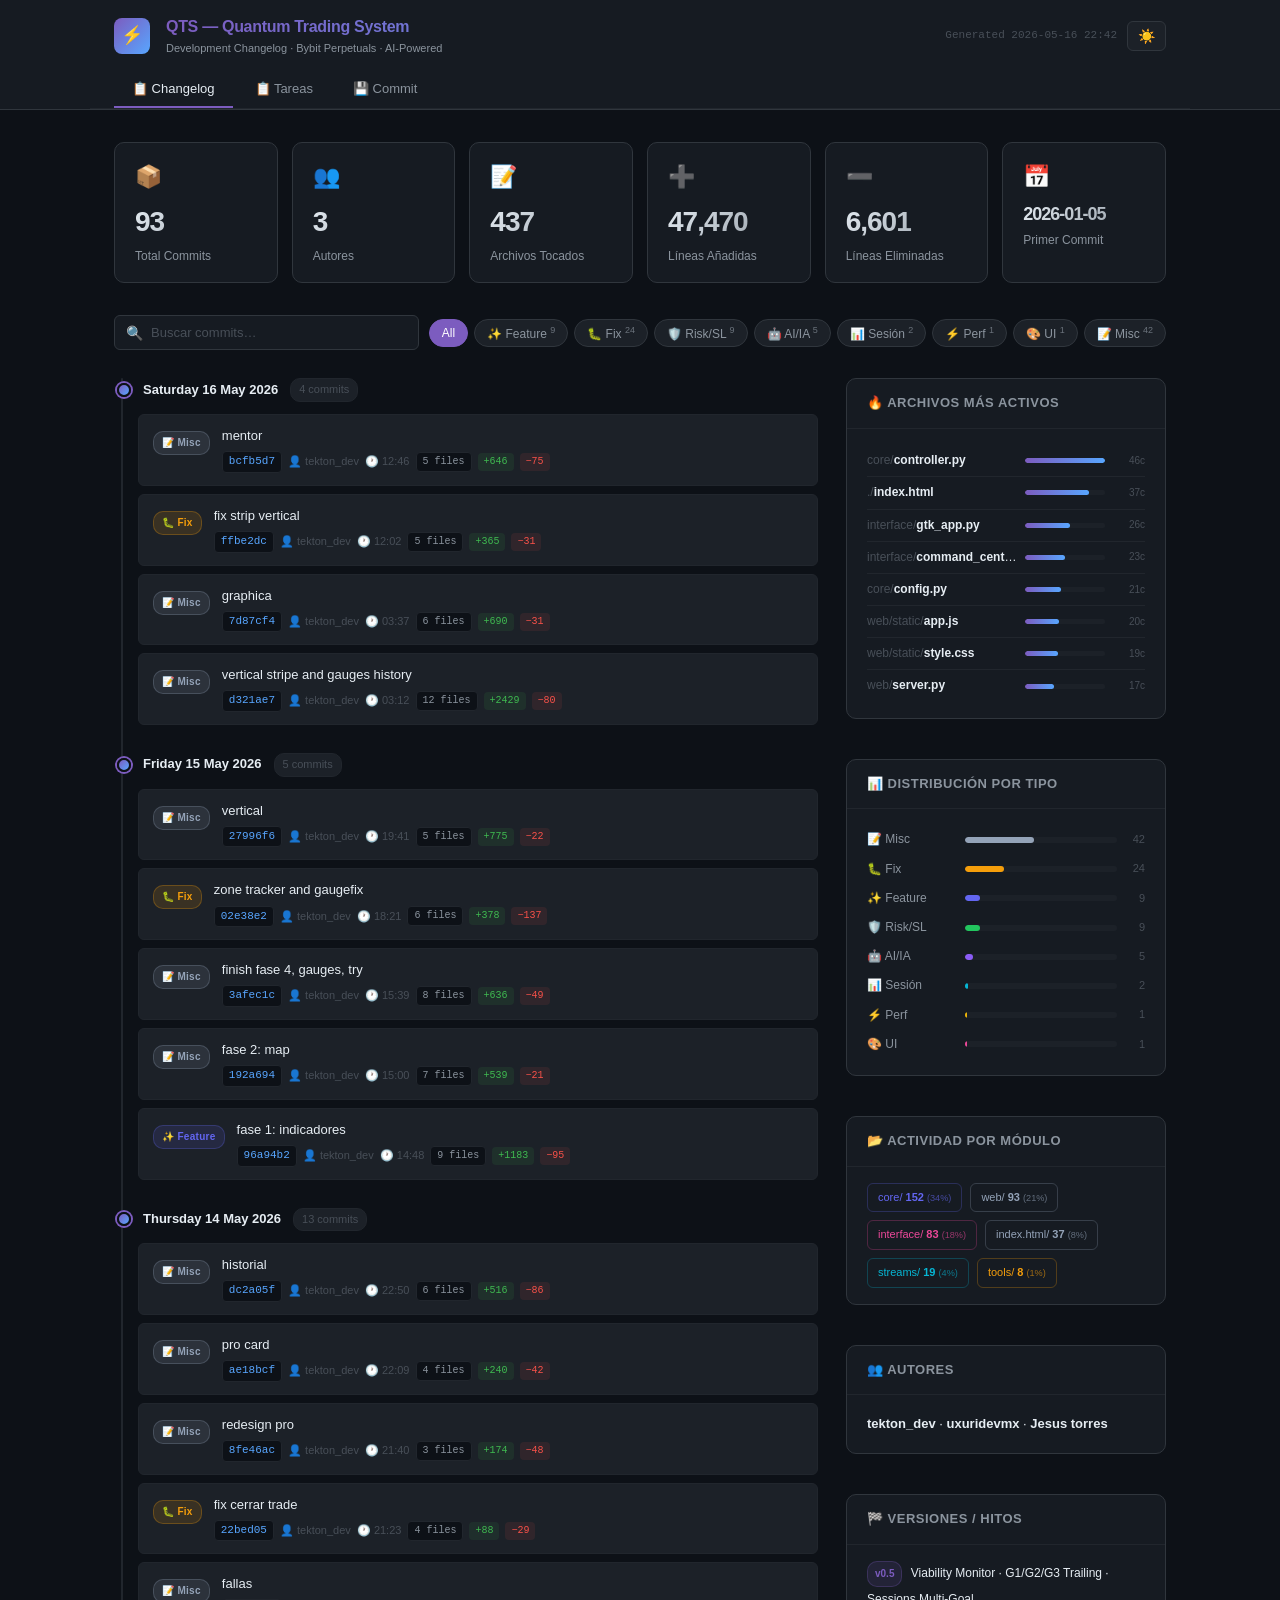
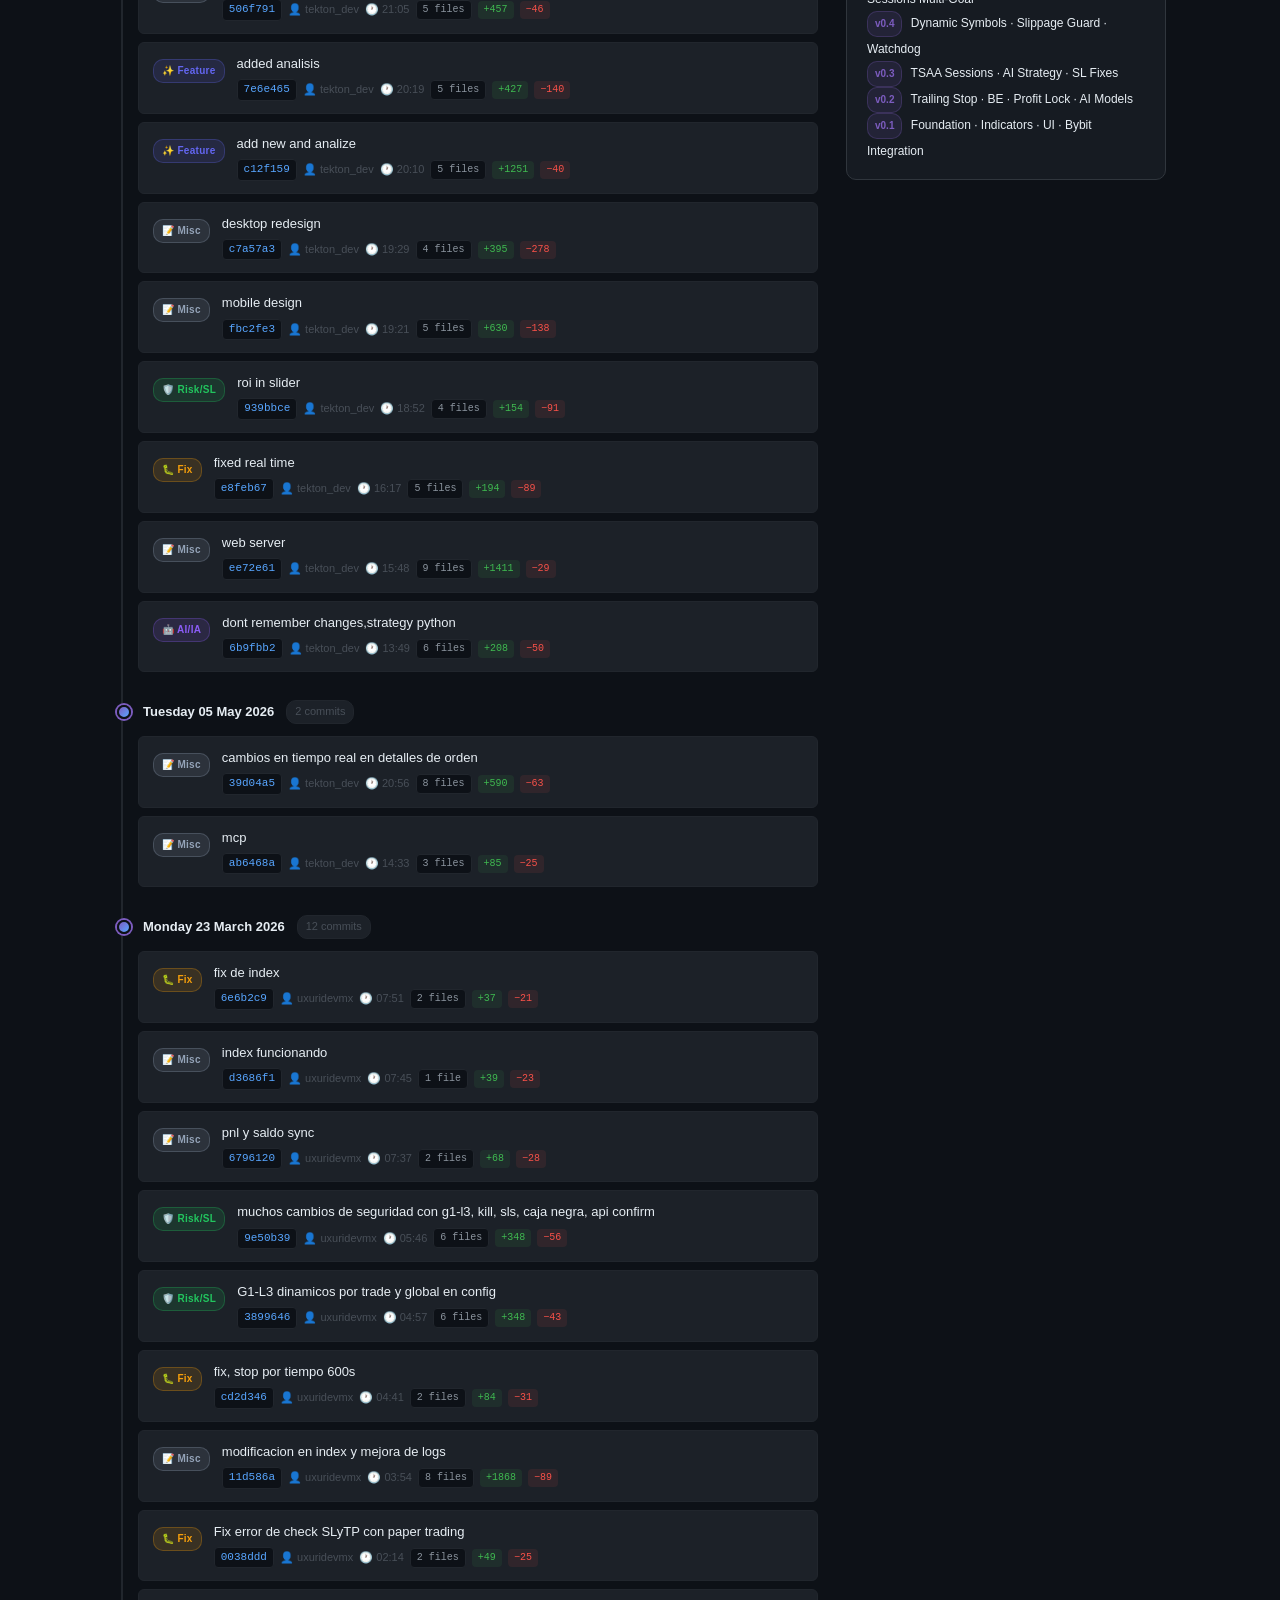
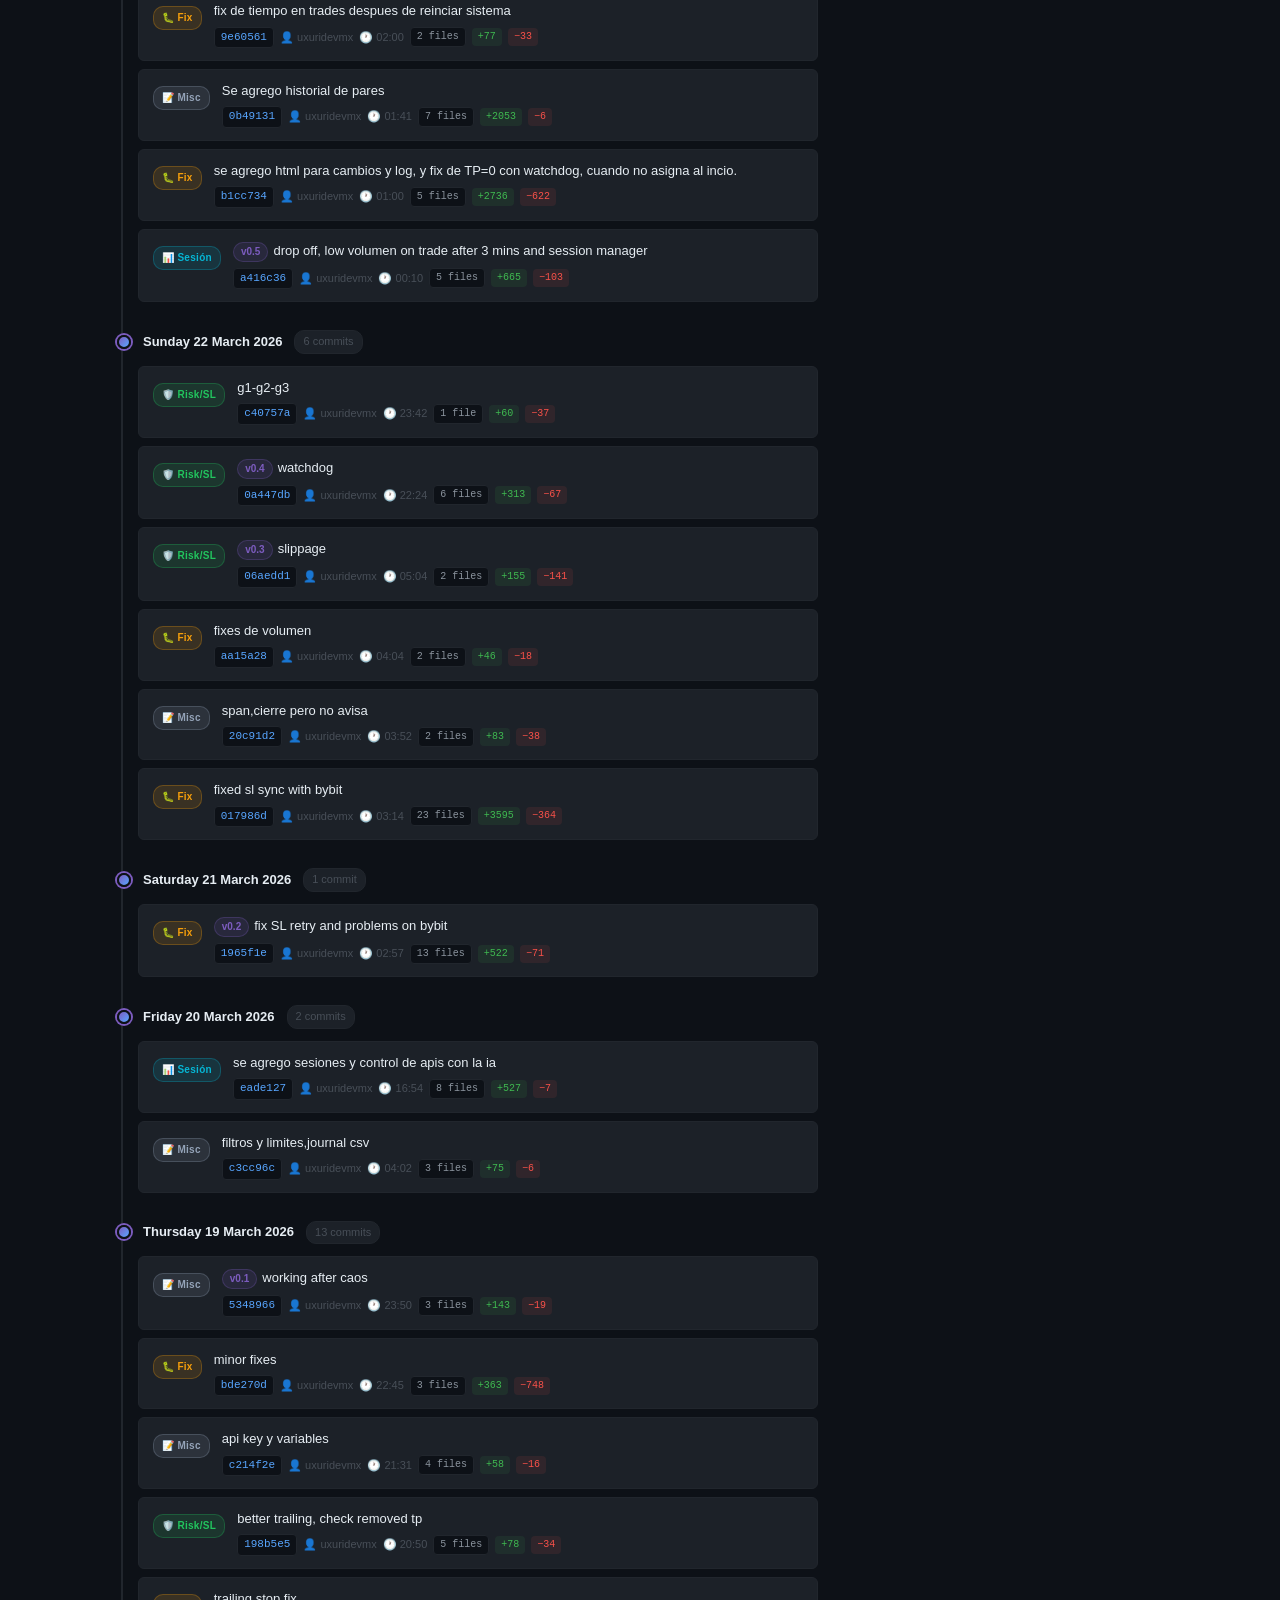
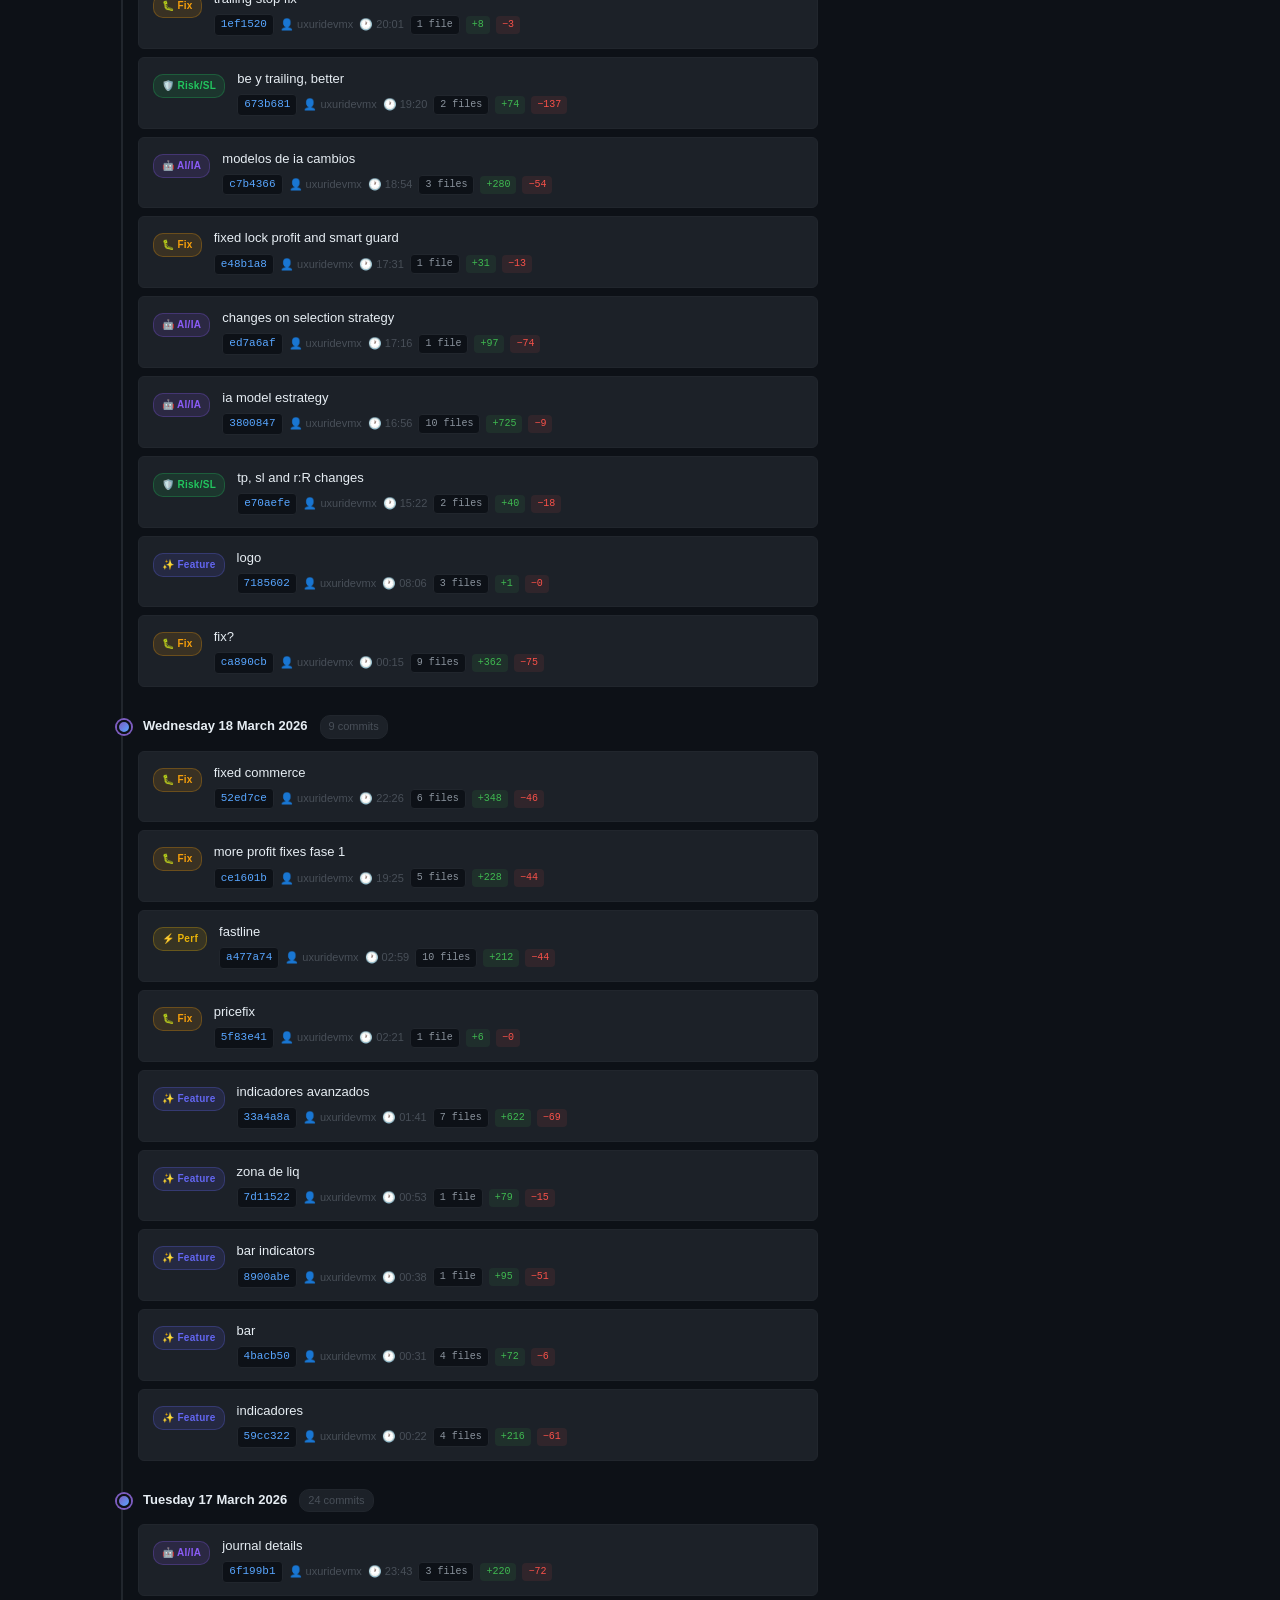
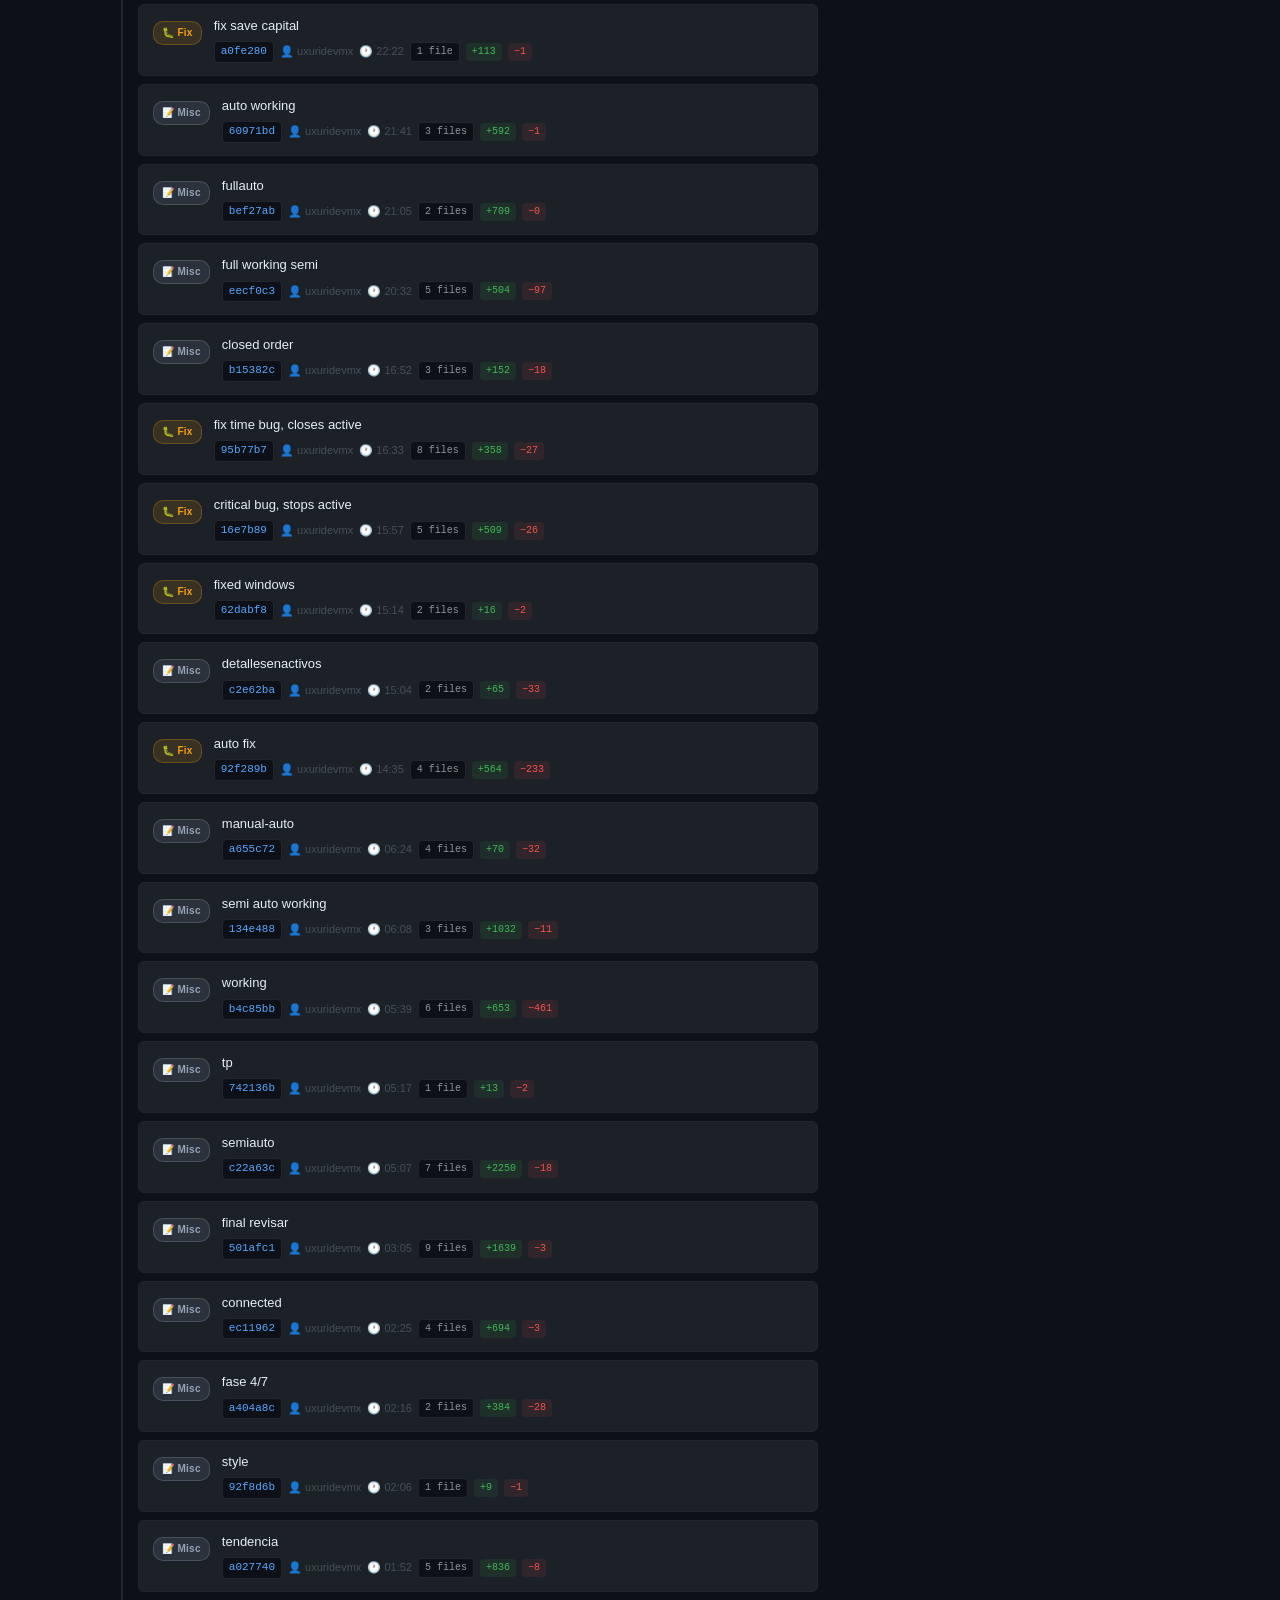
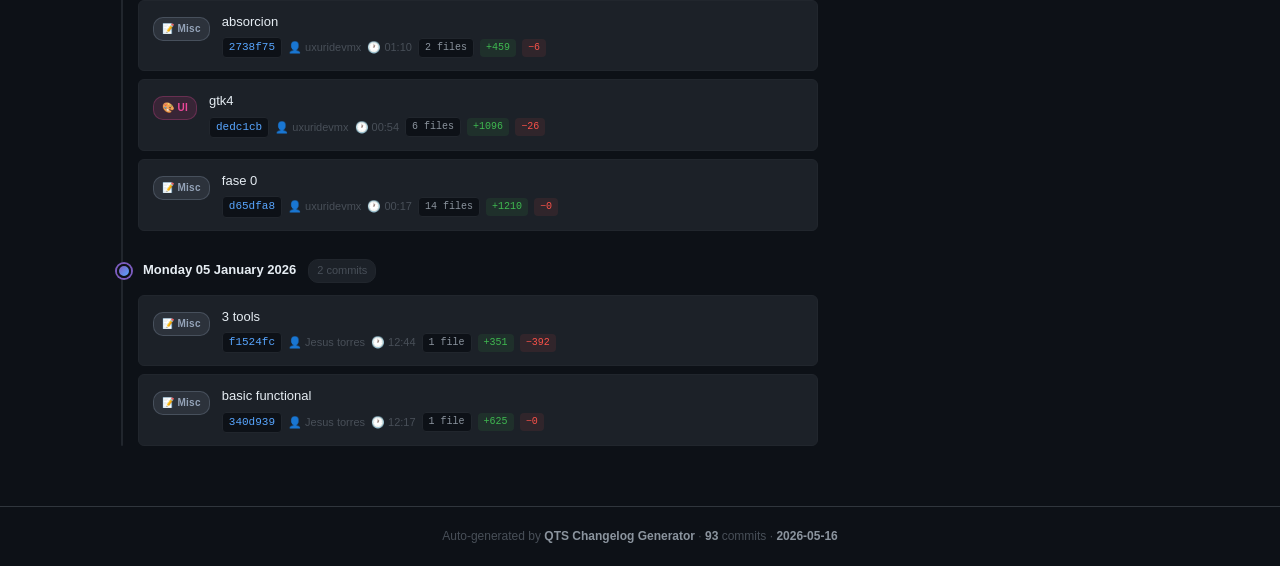
==== commit 7ad9392d: "changes on positions" ====
--- a/index.html
+++ b/index.html
@@ -648,7 +648,7 @@
       <p>Development Changelog · Bybit Perpetuals · AI-Powered</p>
     </div>
     <div class="header-actions">
-      <span class="gen-date">Generated 2026-05-16 12:46</span>
+      <span class="gen-date">Generated 2026-05-16 22:42</span>
       <button class="theme-btn" id="themeBtn" title="Toggle theme">🌙</button>
     </div>
   </div>
@@ -667,7 +667,7 @@
   <div class="stats-bar">
     <div class="stat-card">
       <div class="stat-icon">📦</div>
-      <div class="stat-value">92</div>
+      <div class="stat-value">93</div>
       <div class="stat-label">Total Commits</div>
     </div>
     <div class="stat-card">
@@ -677,17 +677,17 @@
     </div>
     <div class="stat-card">
       <div class="stat-icon">📝</div>
-      <div class="stat-value">432</div>
+      <div class="stat-value">437</div>
       <div class="stat-label">Archivos Tocados</div>
     </div>
     <div class="stat-card">
       <div class="stat-icon">➕</div>
-      <div class="stat-value" style="color:var(--green)">46,824</div>
+      <div class="stat-value" style="color:var(--green)">47,470</div>
       <div class="stat-label">Líneas Añadidas</div>
     </div>
     <div class="stat-card">
       <div class="stat-icon">➖</div>
-      <div class="stat-value" style="color:var(--red)">6,526</div>
+      <div class="stat-value" style="color:var(--red)">6,601</div>
       <div class="stat-label">Líneas Eliminadas</div>
     </div>
     <div class="stat-card">
@@ -704,7 +704,7 @@
       <input type="text" id="search" placeholder="Buscar commits…" autocomplete="off">
     </div>
     <div class="filter-pills" id="filterPills">
-      <button class="filter-pill active" data-cat="all">All</button><button class="filter-pill" data-cat="feat" style="--pill-color:#6366f1">✨ Feature <sup>9</sup></button><button class="filter-pill" data-cat="fix" style="--pill-color:#f59e0b">🐛 Fix <sup>24</sup></button><button class="filter-pill" data-cat="risk" style="--pill-color:#22c55e">🛡️ Risk/SL <sup>9</sup></button><button class="filter-pill" data-cat="ai" style="--pill-color:#8b5cf6">🤖 AI/IA <sup>5</sup></button><button class="filter-pill" data-cat="session" style="--pill-color:#06b6d4">📊 Sesión <sup>2</sup></button><button class="filter-pill" data-cat="perf" style="--pill-color:#eab308">⚡ Perf <sup>1</sup></button><button class="filter-pill" data-cat="ui" style="--pill-color:#ec4899">🎨 UI <sup>1</sup></button><button class="filter-pill" data-cat="other" style="--pill-color:#94a3b8">📝 Misc <sup>41</sup></button>
+      <button class="filter-pill active" data-cat="all">All</button><button class="filter-pill" data-cat="feat" style="--pill-color:#6366f1">✨ Feature <sup>9</sup></button><button class="filter-pill" data-cat="fix" style="--pill-color:#f59e0b">🐛 Fix <sup>24</sup></button><button class="filter-pill" data-cat="risk" style="--pill-color:#22c55e">🛡️ Risk/SL <sup>9</sup></button><button class="filter-pill" data-cat="ai" style="--pill-color:#8b5cf6">🤖 AI/IA <sup>5</sup></button><button class="filter-pill" data-cat="session" style="--pill-color:#06b6d4">📊 Sesión <sup>2</sup></button><button class="filter-pill" data-cat="perf" style="--pill-color:#eab308">⚡ Perf <sup>1</sup></button><button class="filter-pill" data-cat="ui" style="--pill-color:#ec4899">🎨 UI <sup>1</sup></button><button class="filter-pill" data-cat="other" style="--pill-color:#94a3b8">📝 Misc <sup>42</sup></button>
     </div>
   </div>
 
@@ -716,9 +716,25 @@
     <div class="day-header">
       <div class="day-dot"></div>
       <span class="day-label">Saturday 16 May 2026</span>
-      <span class="day-count">3 commits</span>
+      <span class="day-count">4 commits</span>
     </div>
     <div class="day-commits">
+
+    <div class="commit-card" data-cat="other" data-msg="mentor" data-hash="bcfb5d707889834c214935f1e16c5261e74c0c42" onclick="showCommitDetail(this)">
+      <div class="commit-left">
+        <span class="cat-pill" style="background:#94a3b822;color:#94a3b8;border-color:#94a3b844"
+              title="Misc">📝 Misc</span>
+      </div>
+      <div class="commit-body">
+        <div class="commit-msg">mentor</div>
+        <div class="commit-meta">
+          <code class="hash-chip">bcfb5d7</code>
+          <span class="meta-author">👤 tekton_dev</span>
+          <span class="meta-time">🕐 12:46</span>
+          <span class="stat-chip files">5 files</span><span class="stat-chip ins">+646</span><span class="stat-chip del">−75</span>
+        </div>
+      </div>
+    </div>
 
     <div class="commit-card" data-cat="fix" data-msg="fix strip vertical" data-hash="ffbe2dc09e375dfb41e9ae12939f3b3030884ad6" onclick="showCommitDetail(this)">
       <div class="commit-left">
@@ -2332,9 +2348,9 @@
             <span class="file-path">./</span><strong>index.html</strong>
           </div>
           <div class="file-bar-wrap">
-            <div class="file-bar" style="width:78%"></div>
+            <div class="file-bar" style="width:80%"></div>
           </div>
-          <span class="file-count">36c</span>
+          <span class="file-count">37c</span>
         </div>
         <div class="file-row">
           <div class="file-name">
@@ -2368,27 +2384,27 @@
             <span class="file-path">web/static/</span><strong>app.js</strong>
           </div>
           <div class="file-bar-wrap">
-            <div class="file-bar" style="width:41%"></div>
+            <div class="file-bar" style="width:43%"></div>
           </div>
-          <span class="file-count">19c</span>
+          <span class="file-count">20c</span>
         </div>
         <div class="file-row">
           <div class="file-name">
             <span class="file-path">web/static/</span><strong>style.css</strong>
           </div>
           <div class="file-bar-wrap">
-            <div class="file-bar" style="width:39%"></div>
+            <div class="file-bar" style="width:41%"></div>
           </div>
-          <span class="file-count">18c</span>
+          <span class="file-count">19c</span>
         </div>
         <div class="file-row">
           <div class="file-name">
             <span class="file-path">web/</span><strong>server.py</strong>
           </div>
           <div class="file-bar-wrap">
-            <div class="file-bar" style="width:34%"></div>
+            <div class="file-bar" style="width:36%"></div>
           </div>
-          <span class="file-count">16c</span>
+          <span class="file-count">17c</span>
         </div>
       </div>
     </div>
@@ -2401,28 +2417,28 @@
         <div class="cat-bar-row">
           <span class="cat-bar-label">📝 Misc</span>
           <div class="cat-bar-track">
-            <div class="cat-bar-fill" style="width:44.6%;background:#94a3b8"></div>
+            <div class="cat-bar-fill" style="width:45.2%;background:#94a3b8"></div>
           </div>
-          <span class="cat-bar-count">41</span>
+          <span class="cat-bar-count">42</span>
         </div>
         <div class="cat-bar-row">
           <span class="cat-bar-label">🐛 Fix</span>
           <div class="cat-bar-track">
-            <div class="cat-bar-fill" style="width:26.1%;background:#f59e0b"></div>
+            <div class="cat-bar-fill" style="width:25.8%;background:#f59e0b"></div>
           </div>
           <span class="cat-bar-count">24</span>
         </div>
         <div class="cat-bar-row">
           <span class="cat-bar-label">✨ Feature</span>
           <div class="cat-bar-track">
-            <div class="cat-bar-fill" style="width:9.8%;background:#6366f1"></div>
+            <div class="cat-bar-fill" style="width:9.7%;background:#6366f1"></div>
           </div>
           <span class="cat-bar-count">9</span>
         </div>
         <div class="cat-bar-row">
           <span class="cat-bar-label">🛡️ Risk/SL</span>
           <div class="cat-bar-track">
-            <div class="cat-bar-fill" style="width:9.8%;background:#22c55e"></div>
+            <div class="cat-bar-fill" style="width:9.7%;background:#22c55e"></div>
           </div>
           <span class="cat-bar-count">9</span>
         </div>
@@ -2462,7 +2478,7 @@
       <div class="section-head">📂 Actividad por Módulo</div>
       <div class="section-body">
         <div class="modules-grid">
-          <div class="mod-pill" style="border-color:#6366f144;color:#6366f1">core/ <strong>151</strong> <small>(34%)</small></div><div class="mod-pill" style="border-color:#94a3b844;color:#94a3b8">web/ <strong>90</strong> <small>(20%)</small></div><div class="mod-pill" style="border-color:#ec489944;color:#ec4899">interface/ <strong>83</strong> <small>(19%)</small></div><div class="mod-pill" style="border-color:#94a3b844;color:#94a3b8">index.html/ <strong>36</strong> <small>(8%)</small></div><div class="mod-pill" style="border-color:#06b6d444;color:#06b6d4">streams/ <strong>19</strong> <small>(4%)</small></div><div class="mod-pill" style="border-color:#f59e0b44;color:#f59e0b">tools/ <strong>8</strong> <small>(1%)</small></div>
+          <div class="mod-pill" style="border-color:#6366f144;color:#6366f1">core/ <strong>152</strong> <small>(34%)</small></div><div class="mod-pill" style="border-color:#94a3b844;color:#94a3b8">web/ <strong>93</strong> <small>(21%)</small></div><div class="mod-pill" style="border-color:#ec489944;color:#ec4899">interface/ <strong>83</strong> <small>(18%)</small></div><div class="mod-pill" style="border-color:#94a3b844;color:#94a3b8">index.html/ <strong>37</strong> <small>(8%)</small></div><div class="mod-pill" style="border-color:#06b6d444;color:#06b6d4">streams/ <strong>19</strong> <small>(4%)</small></div><div class="mod-pill" style="border-color:#f59e0b44;color:#f59e0b">tools/ <strong>8</strong> <small>(1%)</small></div>
         </div>
       </div>
     </div>
@@ -2554,7 +2570,7 @@
 
 <footer>
   Auto-generated by <strong>QTS Changelog Generator</strong> ·
-  <strong>92</strong> commits ·
+  <strong>93</strong> commits ·
   <strong>2026-05-16</strong>
 </footer>
 
@@ -2562,7 +2578,7 @@
 
 <script>
 // ─── Commits data (embedded) ────────────────────────────────────────────────
-window.COMMITS_DATA = {"ffbe2dc09e375dfb41e9ae12939f3b3030884ad6": {"message": "fix strip vertical", "body": "", "author": "tekton_dev", "date": "2026-05-16 12:02", "files_list": [{"file": "core/db.py", "ins": 142, "del": 0}, {"file": "index.html", "ins": 39, "del": 23}, {"file": "web/server.py", "ins": 146, "del": 0}, {"file": "web/static/app.js", "ins": 6, "del": 2}, {"file": "web/zone_tracker.py", "ins": 32, "del": 6}], "ins": 365, "del": 31, "cat": "fix", "version": "", "short": "ffbe2dc"}, "7d87cf46086d6abf7549b7e47a3d6e54545738d4": {"message": "graphica", "body": "", "author": "tekton_dev", "date": "2026-05-16 03:37", "files_list": [{"file": "index.html", "ins": 47, "del": 21}, {"file": "web/server.py", "ins": 103, "del": 0}, {"file": "web/static/app.js", "ins": 286, "del": 0}, {"file": "web/static/index.html", "ins": 32, "del": 0}, {"file": "web/static/lib/gravity_vertical.js", "ins": 49, "del": 3}, {"file": "web/static/style.css", "ins": 173, "del": 7}], "ins": 690, "del": 31, "cat": "other", "version": "", "short": "7d87cf4"}, "d321ae7db1af1384001e71bc646d43d1fa40470d": {"message": "vertical stripe and gauges history", "body": "", "author": "tekton_dev", "date": "2026-05-16 03:12", "files_list": [{"file": "index.html", "ins": 41, "del": 25}, {"file": "web/energy_tracker.py", "ins": 165, "del": 0}, {"file": "web/eta_estimator.py", "ins": 192, "del": 0}, {"file": "web/level_tracker.py", "ins": 180, "del": 0}, {"file": "web/server.py", "ins": 123, "del": 0}, {"file": "web/static/app.js", "ins": 585, "del": 15}, {"file": "web/static/index.html", "ins": 79, "del": 0}, {"file": "web/static/lib/gauges.js", "ins": 71, "del": 7}, {"file": "web/static/lib/gravity.js", "ins": 260, "del": 11}, {"file": "web/static/lib/gravity_vertical.js", "ins": 245, "del": 13}, {"file": "web/static/style.css", "ins": 447, "del": 9}, {"file": "web/zone_tracker.py", "ins": 41, "del": 0}], "ins": 2429, "del": 80, "cat": "other", "version": "", "short": "d321ae7"}, "27996f6fc57e8f3961957f0e9a99f7d09c19dd3c": {"message": "vertical", "body": "", "author": "tekton_dev", "date": "2026-05-15 19:41", "files_list": [{"file": "index.html", "ins": 36, "del": 20}, {"file": "web/static/app.js", "ins": 99, "del": 2}, {"file": "web/static/index.html", "ins": 25, "del": 0}, {"file": "web/static/lib/gravity_vertical.js", "ins": 296, "del": 0}, {"file": "web/static/style.css", "ins": 319, "del": 0}], "ins": 775, "del": 22, "cat": "other", "version": "", "short": "27996f6"}, "02e38e2cb28eb8a700e72d5473188e5df9e5c780": {"message": "zone tracker and gaugefix", "body": "", "author": "tekton_dev", "date": "2026-05-15 18:21", "files_list": [{"file": "core/db.py", "ins": 71, "del": 0}, {"file": "index.html", "ins": 41, "del": 25}, {"file": "web/server.py", "ins": 11, "del": 8}, {"file": "web/static/lib/gauges.js", "ins": 110, "del": 65}, {"file": "web/static/style.css", "ins": 28, "del": 25}, {"file": "web/zone_tracker.py", "ins": 117, "del": 14}], "ins": 378, "del": 137, "cat": "fix", "version": "", "short": "02e38e2"}, "3afec1c1e1c7b29eb3dbd7d2f021ab13a56aad44": {"message": "finish fase 4, gauges, try", "body": "", "author": "tekton_dev", "date": "2026-05-15 15:39", "files_list": [{"file": "index.html", "ins": 37, "del": 21}, {"file": "plan_indicadores.md", "ins": 117, "del": 0}, {"file": "web/sentiment.py", "ins": 194, "del": 0}, {"file": "web/server.py", "ins": 16, "del": 0}, {"file": "web/static/app.js", "ins": 84, "del": 28}, {"file": "web/static/index.html", "ins": 1, "del": 0}, {"file": "web/static/lib/gauges.js", "ins": 140, "del": 0}, {"file": "web/static/style.css", "ins": 47, "del": 0}], "ins": 636, "del": 49, "cat": "other", "version": "", "short": "3afec1c"}, "192a6942db8c81083832fad5f15133a964890fab": {"message": "fase 2: map", "body": "", "author": "tekton_dev", "date": "2026-05-15 15:00", "files_list": [{"file": "index.html", "ins": 47, "del": 21}, {"file": "web/liquidity_map.py", "ins": 155, "del": 0}, {"file": "web/server.py", "ins": 36, "del": 0}, {"file": "web/static/app.js", "ins": 74, "del": 0}, {"file": "web/static/index.html", "ins": 1, "del": 0}, {"file": "web/static/lib/gravity.js", "ins": 205, "del": 0}, {"file": "web/static/style.css", "ins": 21, "del": 0}], "ins": 539, "del": 21, "cat": "other", "version": "", "short": "192a694"}, "96a94b2995dc5f9c449efd1b35f55dffbc598a42": {"message": "fase 1: indicadores", "body": "", "author": "tekton_dev", "date": "2026-05-15 14:48", "files_list": [{"file": "index.html", "ins": 33, "del": 17}, {"file": "plan_indicadores.md", "ins": 407, "del": 0}, {"file": "web/calculator.py", "ins": 14, "del": 0}, {"file": "web/server.py", "ins": 12, "del": 1}, {"file": "web/static/app.js", "ins": 271, "del": 77}, {"file": "web/static/index.html", "ins": 1, "del": 0}, {"file": "web/static/lib/scale.js", "ins": 119, "del": 0}, {"file": "web/static/style.css", "ins": 141, "del": 0}, {"file": "web/zone_tracker.py", "ins": 185, "del": 0}], "ins": 1183, "del": 95, "cat": "feat", "version": "", "short": "96a94b2"}, "dc2a05f260874e25ae498af777252b4d02e3a7c5": {"message": "historial", "body": "", "author": "tekton_dev", "date": "2026-05-14 22:50", "files_list": [{"file": "index.html", "ins": 34, "del": 18}, {"file": "web/calculator.py", "ins": 5, "del": 3}, {"file": "web/server.py", "ins": 99, "del": 6}, {"file": "web/static/app.js", "ins": 242, "del": 33}, {"file": "web/static/index.html", "ins": 44, "del": 0}, {"file": "web/static/style.css", "ins": 92, "del": 26}], "ins": 516, "del": 86, "cat": "other", "version": "", "short": "dc2a05f"}, "ae18bcfcf1b20bf76787e8102ff1d20946c911ec": {"message": "pro card", "body": "", "author": "tekton_dev", "date": "2026-05-14 22:09", "files_list": [{"file": "index.html", "ins": 37, "del": 21}, {"file": "web/server.py", "ins": 24, "del": 0}, {"file": "web/static/app.js", "ins": 141, "del": 17}, {"file": "web/static/style.css", "ins": 38, "del": 4}], "ins": 240, "del": 42, "cat": "other", "version": "", "short": "ae18bcf"}, "8fe46acc250346982a79167520d6ea998d0adf5a": {"message": "redesign pro", "body": "", "author": "tekton_dev", "date": "2026-05-14 21:40", "files_list": [{"file": "index.html", "ins": 33, "del": 17}, {"file": "web/static/app.js", "ins": 94, "del": 23}, {"file": "web/static/style.css", "ins": 47, "del": 8}], "ins": 174, "del": 48, "cat": "other", "version": "", "short": "8fe46ac"}, "22bed05c07cb60095cfd52c1ae8187b366362f3d": {"message": "fix cerrar  trade", "body": "", "author": "tekton_dev", "date": "2026-05-14 21:23", "files_list": [{"file": "index.html", "ins": 36, "del": 20}, {"file": "streams/account.py", "ins": 8, "del": 1}, {"file": "web/server.py", "ins": 23, "del": 0}, {"file": "web/static/app.js", "ins": 21, "del": 8}], "ins": 88, "del": 29, "cat": "fix", "version": "", "short": "22bed05"}, "506f791b02dd34cab8f42a62ead2b1a19358cab2": {"message": "fallas", "body": "", "author": "tekton_dev", "date": "2026-05-14 21:05", "files_list": [{"file": "index.html", "ins": 37, "del": 21}, {"file": "web/server.py", "ins": 49, "del": 0}, {"file": "web/static/app.js", "ins": 276, "del": 14}, {"file": "web/static/index.html", "ins": 7, "del": 0}, {"file": "web/static/style.css", "ins": 88, "del": 11}], "ins": 457, "del": 46, "cat": "other", "version": "", "short": "506f791"}, "7e6e465262158d014c3f806a359ced1be52ee754": {"message": "added analisis", "body": "", "author": "tekton_dev", "date": "2026-05-14 20:19", "files_list": [{"file": "index.html", "ins": 34, "del": 18}, {"file": "web/server.py", "ins": 116, "del": 0}, {"file": "web/static/app.js", "ins": 167, "del": 116}, {"file": "web/static/index.html", "ins": 16, "del": 6}, {"file": "web/static/style.css", "ins": 94, "del": 0}], "ins": 427, "del": 140, "cat": "feat", "version": "", "short": "7e6e465"}, "c12f1593309020cadd38784c67f6e37c3f9285d9": {"message": "add new and analize", "body": "", "author": "tekton_dev", "date": "2026-05-14 20:10", "files_list": [{"file": "index.html", "ins": 36, "del": 20}, {"file": "web/server.py", "ins": 121, "del": 1}, {"file": "web/static/app.js", "ins": 533, "del": 10}, {"file": "web/static/index.html", "ins": 215, "del": 0}, {"file": "web/static/style.css", "ins": 346, "del": 9}], "ins": 1251, "del": 40, "cat": "feat", "version": "", "short": "c12f159"}, "c7a57a3cac74cf0dfbbcd84ea63d9393e1c7ff68": {"message": "desktop redesign", "body": "", "author": "tekton_dev", "date": "2026-05-14 19:29", "files_list": [{"file": "index.html", "ins": 35, "del": 19}, {"file": "web/static/app.js", "ins": 48, "del": 54}, {"file": "web/static/index.html", "ins": 162, "del": 153}, {"file": "web/static/style.css", "ins": 150, "del": 52}], "ins": 395, "del": 278, "cat": "other", "version": "", "short": "c7a57a3"}, "fbc2fe39bd45ccf81505aa150ae930432efcbaf3": {"message": "mobile design", "body": "", "author": "tekton_dev", "date": "2026-05-14 19:21", "files_list": [{"file": "index.html", "ins": 36, "del": 20}, {"file": "web/server.py", "ins": 36, "del": 1}, {"file": "web/static/app.js", "ins": 204, "del": 56}, {"file": "web/static/index.html", "ins": 177, "del": 57}, {"file": "web/static/style.css", "ins": 177, "del": 4}], "ins": 630, "del": 138, "cat": "other", "version": "", "short": "fbc2fe3"}, "939bbceccdd375190a9fe1c79052986e1986e2e3": {"message": "roi in slider", "body": "", "author": "tekton_dev", "date": "2026-05-14 18:52", "files_list": [{"file": "index.html", "ins": 33, "del": 17}, {"file": "web/calculator.py", "ins": 4, "del": 0}, {"file": "web/static/app.js", "ins": 86, "del": 45}, {"file": "web/static/style.css", "ins": 31, "del": 29}], "ins": 154, "del": 91, "cat": "risk", "version": "", "short": "939bbce"}, "e8feb6785d5a360caa6f4403fd22a2b0a2d3d2c4": {"message": "fixed real time", "body": "", "author": "tekton_dev", "date": "2026-05-14 16:17", "files_list": [{"file": "index.html", "ins": 35, "del": 19}, {"file": "web/calculator.py", "ins": 80, "del": 55}, {"file": "web/server.py", "ins": 21, "del": 3}, {"file": "web/static/app.js", "ins": 22, "del": 6}, {"file": "web/static/style.css", "ins": 36, "del": 6}], "ins": 194, "del": 89, "cat": "fix", "version": "", "short": "e8feb67"}, "ee72e614749e801a828198121430fa57b2de1316": {"message": "web server", "body": "", "author": "tekton_dev", "date": "2026-05-14 15:48", "files_list": [{"file": "index.html", "ins": 55, "del": 29}, {"file": "requirements.txt", "ins": 4, "del": 0}, {"file": "streams/account.py", "ins": 50, "del": 0}, {"file": "web/__init__.py", "ins": 0, "del": 0}, {"file": "web/calculator.py", "ins": 104, "del": 0}, {"file": "web/server.py", "ins": 332, "del": 0}, {"file": "web/static/app.js", "ins": 394, "del": 0}, {"file": "web/static/index.html", "ins": 92, "del": 0}, {"file": "web/static/style.css", "ins": 380, "del": 0}], "ins": 1411, "del": 29, "cat": "other", "version": "", "short": "ee72e61"}, "6b9fbb2a9c19deb998d0f93e43e0a90b6d78abd5": {"message": "dont remember changes,strategy python", "body": "", "author": "tekton_dev", "date": "2026-05-14 13:49", "files_list": [{"file": "core/ai_strategy.py", "ins": 12, "del": 6}, {"file": "core/config.py", "ins": 97, "del": 7}, {"file": "core/controller.py", "ins": 7, "del": 5}, {"file": "index.html", "ins": 47, "del": 31}, {"file": "interface/command_center.py", "ins": 42, "del": 0}, {"file": "streams/market.py", "ins": 3, "del": 1}], "ins": 208, "del": 50, "cat": "ai", "version": "", "short": "6b9fbb2"}, "39d04a50b56ae88b04072600b04efa57704b4c9f": {"message": "cambios en tiempo real en detalles de orden", "body": "", "author": "tekton_dev", "date": "2026-05-05 20:56", "files_list": [{"file": "core/ai_strategy.py", "ins": 18, "del": 2}, {"file": "core/controller.py", "ins": 14, "del": 0}, {"file": "core/trend.py", "ins": 4, "del": 0}, {"file": "index.html", "ins": 46, "del": 20}, {"file": "interface/command_center.py", "ins": 256, "del": 3}, {"file": "interface/gtk_app.py", "ins": 223, "del": 34}, {"file": "streams/klines.py", "ins": 11, "del": 4}, {"file": "streams/market.py", "ins": 18, "del": 0}], "ins": 590, "del": 63, "cat": "other", "version": "", "short": "39d04a5"}, "ab6468a1bed9fbd1fcdf546dbeb534b2db0c4f64": {"message": "mcp", "body": "", "author": "tekton_dev", "date": "2026-05-05 14:33", "files_list": [{"file": ".mcp.json", "ins": 2, "del": 2}, {"file": "index.html", "ins": 39, "del": 23}, {"file": "loop.md", "ins": 44, "del": 0}], "ins": 85, "del": 25, "cat": "other", "version": "", "short": "ab6468a"}, "6e6b2c918f5ae0765bcfe5721402a6fc3a8381d8": {"message": "fix de index", "body": "", "author": "uxuridevmx", "date": "2026-03-23 07:51", "files_list": [{"file": "index.html", "ins": 36, "del": 20}, {"file": "tools/generate_changelog.py", "ins": 1, "del": 1}], "ins": 37, "del": 21, "cat": "fix", "version": "", "short": "6e6b2c9"}, "d3686f19ae9637c780f4989500af3008a0e0ff92": {"message": "index funcionando", "body": "", "author": "uxuridevmx", "date": "2026-03-23 07:45", "files_list": [{"file": "index.html", "ins": 39, "del": 23}], "ins": 39, "del": 23, "cat": "other", "version": "", "short": "d3686f1"}, "6796120968a5ca710ea310b89651087dee1fc40b": {"message": "pnl y saldo sync", "body": "", "author": "uxuridevmx", "date": "2026-03-23 07:37", "files_list": [{"file": "core/controller.py", "ins": 26, "del": 2}, {"file": "index.html", "ins": 42, "del": 26}], "ins": 68, "del": 28, "cat": "other", "version": "", "short": "6796120"}, "9e50b39978dd051e38d64c07a6b5c83206ffdd1a": {"message": "muchos cambios de seguridad con g1-l3, kill, sls, caja negra, api confirm", "body": "", "author": "uxuridevmx", "date": "2026-03-23 05:46", "files_list": [{"file": "core/config.py", "ins": 5, "del": 2}, {"file": "core/controller.py", "ins": 150, "del": 16}, {"file": "core/executor.py", "ins": 29, "del": 0}, {"file": "index.html", "ins": 48, "del": 32}, {"file": "interface/command_center.py", "ins": 102, "del": 0}, {"file": "interface/settings_view.py", "ins": 14, "del": 6}], "ins": 348, "del": 56, "cat": "risk", "version": "", "short": "9e50b39"}, "38996462443dcf058312e80f115bd484df0ccb0a": {"message": "G1-L3 dinamicos por trade y global en config", "body": "", "author": "uxuridevmx", "date": "2026-03-23 04:57", "files_list": [{"file": "core/config.py", "ins": 10, "del": 0}, {"file": "core/controller.py", "ins": 80, "del": 18}, {"file": "core/order_model.py", "ins": 19, "del": 0}, {"file": "index.html", "ins": 41, "del": 25}, {"file": "interface/command_center.py", "ins": 179, "del": 0}, {"file": "interface/settings_view.py", "ins": 19, "del": 0}], "ins": 348, "del": 43, "cat": "risk", "version": "", "short": "3899646"}, "cd2d346fc2dfcf2168e723bf9974033fdb46c412": {"message": "fix, stop por tiempo 600s", "body": "ahora revisa metricas antes de hacerlo", "author": "uxuridevmx", "date": "2026-03-23 04:41", "files_list": [{"file": "core/controller.py", "ins": 41, "del": 4}, {"file": "index.html", "ins": 43, "del": 27}], "ins": 84, "del": 31, "cat": "fix", "version": "", "short": "cd2d346"}, "11d586a3f72b1d3803d10f105aa61082ad5c9595": {"message": "modificacion en index y mejora de logs", "body": "", "author": "uxuridevmx", "date": "2026-03-23 03:54", "files_list": [{"file": "core/ai_strategy.py", "ins": 34, "del": 3}, {"file": "core/controller.py", "ins": 17, "del": 1}, {"file": "core/db.py", "ins": 49, "del": 0}, {"file": "index.html", "ins": 733, "del": 78}, {"file": "main.py", "ins": 5, "del": 0}, {"file": "main_terminal.py", "ins": 5, "del": 0}, {"file": "tools/changelog_server.py", "ins": 323, "del": 0}, {"file": "tools/generate_changelog.py", "ins": 702, "del": 7}], "ins": 1868, "del": 89, "cat": "other", "version": "", "short": "11d586a"}, "0038dddfe6a8f5c87ae3a22624930d446a63d8f7": {"message": "Fix error de check SLyTP con paper trading", "body": "Se agrego una funcion paraverificar que elSLyTP estuvieran seguros pero el wrapper del paper trading no la conocia", "author": "uxuridevmx", "date": "2026-03-23 02:14", "files_list": [{"file": "core/paper_wallet.py", "ins": 8, "del": 0}, {"file": "index.html", "ins": 41, "del": 25}], "ins": 49, "del": 25, "cat": "fix", "version": "", "short": "0038ddd"}, "9e60561d06d21eb1800ad640461c5148b5afd9af": {"message": "fix de tiempo en trades despues de reinciar sistema", "body": "", "author": "uxuridevmx", "date": "2026-03-23 02:00", "files_list": [{"file": "core/controller.py", "ins": 32, "del": 4}, {"file": "index.html", "ins": 45, "del": 29}], "ins": 77, "del": 33, "cat": "fix", "version": "", "short": "9e60561"}, "0b49131ea27c52b20fcd08a05c1732f637bf75f5": {"message": "Se agrego historial  de pares", "body": "Para llevar control y mejores estadisticas para el sistema", "author": "uxuridevmx", "date": "2026-03-23 01:41", "files_list": [{"file": "core/config.py", "ins": 1, "del": 0}, {"file": "core/controller.py", "ins": 16, "del": 4}, {"file": "core/db.py", "ins": 303, "del": 0}, {"file": "core/order_model.py", "ins": 2, "del": 0}, {"file": "index.html", "ins": 1713, "del": 0}, {"file": "main.py", "ins": 10, "del": 1}, {"file": "main_terminal.py", "ins": 8, "del": 1}], "ins": 2053, "del": 6, "cat": "other", "version": "", "short": "0b49131"}, "b1cc73409587df810b256c3940f8732e4c88e259": {"message": "se agrego html para cambios y log, y fix de TP=0 con watchdog, cuando no asigna al incio.", "body": "", "author": "uxuridevmx", "date": "2026-03-23 01:00", "files_list": [{"file": "core/controller.py", "ins": 75, "del": 38}, {"file": "core/executor.py", "ins": 19, "del": 0}, {"file": "docs/index.html", "ins": 1697, "del": 0}, {"file": "index.html", "ins": 0, "del": 584}, {"file": "tools/generate_changelog.py", "ins": 945, "del": 0}], "ins": 2736, "del": 622, "cat": "fix", "version": "", "short": "b1cc734"}, "a416c360f751d22f02658c709a58a6fec808b83a": {"message": "drop off, low  volumen on trade after 3 mins and session manager", "body": "", "author": "uxuridevmx", "date": "2026-03-23 00:10", "files_list": [{"file": "core/controller.py", "ins": 202, "del": 20}, {"file": "core/db.py", "ins": 67, "del": 4}, {"file": "core/session.py", "ins": 61, "del": 13}, {"file": "interface/gtk_app.py", "ins": 36, "del": 1}, {"file": "interface/session_view.py", "ins": 299, "del": 65}], "ins": 665, "del": 103, "cat": "session", "version": "v0.5", "short": "a416c36"}, "c40757a369fe317f1ec2c95e2d6c200978f6952f": {"message": "g1-g2-g3", "body": "", "author": "uxuridevmx", "date": "2026-03-22 23:42", "files_list": [{"file": "core/controller.py", "ins": 60, "del": 37}], "ins": 60, "del": 37, "cat": "risk", "version": "", "short": "c40757a"}, "0a447db4ed331d63bd7ce2732fc8eaddcbe31d4c": {"message": "watchdog", "body": "", "author": "uxuridevmx", "date": "2026-03-22 22:24", "files_list": [{"file": "core/ai_strategy.py", "ins": 19, "del": 10}, {"file": "core/controller.py", "ins": 143, "del": 27}, {"file": "core/db.py", "ins": 49, "del": 1}, {"file": "core/executor.py", "ins": 19, "del": 12}, {"file": "interface/gtk_app.py", "ins": 48, "del": 12}, {"file": "main_terminal.py", "ins": 35, "del": 5}], "ins": 313, "del": 67, "cat": "risk", "version": "v0.4", "short": "0a447db"}, "06aedd1760732c18436dc97c11be999ba693eb01": {"message": "slippage", "body": "", "author": "uxuridevmx", "date": "2026-03-22 05:04", "files_list": [{"file": "core/ai_strategy.py", "ins": 14, "del": 2}, {"file": "core/controller.py", "ins": 141, "del": 139}], "ins": 155, "del": 141, "cat": "risk", "version": "v0.3", "short": "06aedd1"}, "aa15a28f09f61becb1243af816e859ee4d7f652b": {"message": "fixes de volumen", "body": "", "author": "uxuridevmx", "date": "2026-03-22 04:04", "files_list": [{"file": "core/controller.py", "ins": 31, "del": 11}, {"file": "streams/market.py", "ins": 15, "del": 7}], "ins": 46, "del": 18, "cat": "fix", "version": "", "short": "aa15a28"}, "20c91d2b348263fa36f42624080afc242dfd03ef": {"message": "span,cierre pero no avisa", "body": "", "author": "uxuridevmx", "date": "2026-03-22 03:52", "files_list": [{"file": "core/ai_strategy.py", "ins": 52, "del": 29}, {"file": "core/controller.py", "ins": 31, "del": 9}], "ins": 83, "del": 38, "cat": "other", "version": "", "short": "20c91d2"}, "017986d9be1e07f694b528ca7e18510239e6fe39": {"message": "fixed sl sync with bybit", "body": "", "author": "uxuridevmx", "date": "2026-03-22 03:14", "files_list": [{"file": "AUTO_FIX.md", "ins": 341, "del": 0}, {"file": "CLAUDE.md", "ins": 134, "del": 0}, {"file": "FIX_ERROR_34040.md", "ins": 116, "del": 0}, {"file": "OBSERVABILITY.md", "ins": 305, "del": 0}, {"file": "core/ai_strategy.py", "ins": 262, "del": 189}, {"file": "core/config.py", "ins": 1, "del": 0}, {"file": "core/controller.py", "ins": 343, "del": 110}, {"file": "core/db.py", "ins": 228, "del": 19}, {"file": "core/executor.py", "ins": 246, "del": 29}, {"file": "core/log_analyst.py", "ins": 399, "del": 0}, {"file": "core/logger.py", "ins": 141, "del": 0}, {"file": "core/order_model.py", "ins": 2, "del": 0}, {"file": "core/paper_wallet.py", "ins": 37, "del": 6}, {"file": "interface/analyst_view.py", "ins": 448, "del": 0}, {"file": "interface/gtk_app.py", "ins": 35, "del": 0}, {"file": "memory/MEMORY.md", "ins": 3, "del": 0}, {"file": "memory/project_bybit_hedge_mode.md", "ins": 10, "del": 0}, {"file": "memory/project_clear_tp_bug.md", "ins": 10, "del": 0}, {"file": "memory/project_observability.md", "ins": 13, "del": 0}, {"file": "streams/account.py", "ins": 19, "del": 11}, {"file": "tools/auto_fix.py", "ins": 129, "del": 0}, {"file": "tools/log_viewer.py", "ins": 297, "del": 0}, {"file": "tools/verify_observability.py", "ins": 76, "del": 0}], "ins": 3595, "del": 364, "cat": "fix", "version": "", "short": "017986d"}, "1965f1e38f9a90e1e4850d2f2609ed4fd8f4e9cf": {"message": "fix SL retry and problems on bybit", "body": "", "author": "uxuridevmx", "date": "2026-03-21 02:57", "files_list": [{"file": "core/ai_strategy.py", "ins": 12, "del": 4}, {"file": "core/config.py", "ins": 2, "del": 0}, {"file": "core/controller.py", "ins": 125, "del": 33}, {"file": "core/db.py", "ins": 55, "del": 3}, {"file": "core/executor.py", "ins": 5, "del": 2}, {"file": "core/session.py", "ins": 41, "del": 3}, {"file": "interface/command_center.py", "ins": 1, "del": 1}, {"file": "interface/gtk_app.py", "ins": 8, "del": 0}, {"file": "interface/journal_view.py", "ins": 4, "del": 1}, {"file": "interface/order_panel.py", "ins": 1, "del": 1}, {"file": "interface/session_view.py", "ins": 174, "del": 0}, {"file": "interface/settings_view.py", "ins": 32, "del": 0}, {"file": "streams/account.py", "ins": 62, "del": 23}], "ins": 522, "del": 71, "cat": "fix", "version": "v0.2", "short": "1965f1e"}, "eade127f492cdb2b2287c791e1675da78203842d": {"message": "se agrego sesiones y control de apis con la ia", "body": "", "author": "uxuridevmx", "date": "2026-03-20 16:54", "files_list": [{"file": "core/audit_agent.py", "ins": 106, "del": 0}, {"file": "core/config.py", "ins": 6, "del": 0}, {"file": "core/controller.py", "ins": 98, "del": 0}, {"file": "core/db.py", "ins": 65, "del": 7}, {"file": "core/notifier.py", "ins": 7, "del": 0}, {"file": "core/order_model.py", "ins": 2, "del": 0}, {"file": "core/session.py", "ins": 126, "del": 0}, {"file": "interface/command_center.py", "ins": 117, "del": 0}], "ins": 527, "del": 7, "cat": "session", "version": "", "short": "eade127"}, "c3cc96c4643ce644a1354d201a9cbbb045d957a6": {"message": "filtros y limites,journal csv", "body": "", "author": "uxuridevmx", "date": "2026-03-20 04:02", "files_list": [{"file": "core/paper_wallet.py", "ins": 1, "del": 1}, {"file": "interface/journal_view.py", "ins": 73, "del": 4}, {"file": "interface/settings_view.py", "ins": 1, "del": 1}], "ins": 75, "del": 6, "cat": "other", "version": "", "short": "c3cc96c"}, "5348966ba9a70a3976a7f6b86bab2b12da1f147c": {"message": "working after caos", "body": "", "author": "uxuridevmx", "date": "2026-03-19 23:50", "files_list": [{"file": "core/ai_strategy.py", "ins": 8, "del": 2}, {"file": "core/controller.py", "ins": 65, "del": 16}, {"file": "streams/market.py", "ins": 70, "del": 1}], "ins": 143, "del": 19, "cat": "other", "version": "v0.1", "short": "5348966"}, "bde270dc21879dd58d55fa982dedfc594a414277": {"message": "minor fixes", "body": "", "author": "uxuridevmx", "date": "2026-03-19 22:45", "files_list": [{"file": "core/ai_strategy.py", "ins": 16, "del": 19}, {"file": "core/config.py", "ins": 65, "del": 0}, {"file": "core/controller.py", "ins": 282, "del": 729}], "ins": 363, "del": 748, "cat": "fix", "version": "", "short": "bde270d"}, "c214f2e8727bba24c124fd4ec8509623b6273c24": {"message": "api key y variables", "body": "", "author": "uxuridevmx", "date": "2026-03-19 21:31", "files_list": [{"file": "core/ai_strategy.py", "ins": 10, "del": 14}, {"file": "core/config.py", "ins": 7, "del": 0}, {"file": "core/controller.py", "ins": 5, "del": 2}, {"file": "interface/settings_view.py", "ins": 36, "del": 0}], "ins": 58, "del": 16, "cat": "other", "version": "", "short": "c214f2e"}, "198b5e58f40935741306e99e1dce4bac055501f9": {"message": "better  trailing, check removed tp", "body": "", "author": "uxuridevmx", "date": "2026-03-19 20:50", "files_list": [{"file": "core/ai_strategy.py", "ins": 1, "del": 1}, {"file": "core/config.py", "ins": 3, "del": 3}, {"file": "core/controller.py", "ins": 46, "del": 21}, {"file": "core/strategy.py", "ins": 22, "del": 9}, {"file": "interface/settings_view.py", "ins": 6, "del": 0}], "ins": 78, "del": 34, "cat": "risk", "version": "", "short": "198b5e5"}, "1ef15202d965bddfb4fabb12c1e448c9633d1cac": {"message": "trailing stop fix", "body": "", "author": "uxuridevmx", "date": "2026-03-19 20:01", "files_list": [{"file": "core/controller.py", "ins": 8, "del": 3}], "ins": 8, "del": 3, "cat": "fix", "version": "", "short": "1ef1520"}, "673b681475c7bcaacfeb6db8a81fa20ca7b6a153": {"message": "be y trailing, better", "body": "", "author": "uxuridevmx", "date": "2026-03-19 19:20", "files_list": [{"file": "core/controller.py", "ins": 64, "del": 134}, {"file": "interface/settings_view.py", "ins": 10, "del": 3}], "ins": 74, "del": 137, "cat": "risk", "version": "", "short": "673b681"}, "c7b4366de54b18921355282f1fddb3c2969a00ed": {"message": "modelos de ia cambios", "body": "", "author": "uxuridevmx", "date": "2026-03-19 18:54", "files_list": [{"file": "core/ai_strategy.py", "ins": 102, "del": 28}, {"file": "core/config.py", "ins": 13, "del": 2}, {"file": "interface/settings_view.py", "ins": 165, "del": 24}], "ins": 280, "del": 54, "cat": "ai", "version": "", "short": "c7b4366"}, "e48b1a8ed80edf13c0e422794dc792f4f3c086f7": {"message": "fixed lock  profit and smart guard", "body": "", "author": "uxuridevmx", "date": "2026-03-19 17:31", "files_list": [{"file": "core/controller.py", "ins": 31, "del": 13}], "ins": 31, "del": 13, "cat": "fix", "version": "", "short": "e48b1a8"}, "ed7a6af4c9cc8d87857223802d69050525e3075b": {"message": "changes on selection strategy", "body": "", "author": "uxuridevmx", "date": "2026-03-19 17:16", "files_list": [{"file": "core/ai_strategy.py", "ins": 97, "del": 74}], "ins": 97, "del": 74, "cat": "ai", "version": "", "short": "ed7a6af"}, "38008471d1244eebb25b4dabc0d6c388a04e877f": {"message": "ia model estrategy", "body": "", "author": "uxuridevmx", "date": "2026-03-19 16:56", "files_list": [{"file": ".gitignore", "ins": 1, "del": 0}, {"file": "=1.0.0", "ins": 0, "del": 0}, {"file": "core/ai_strategy.py", "ins": 424, "del": 0}, {"file": "core/config.py", "ins": 7, "del": 0}, {"file": "core/controller.py", "ins": 76, "del": 0}, {"file": "core/db.py", "ins": 13, "del": 7}, {"file": "core/order_model.py", "ins": 7, "del": 1}, {"file": "interface/order_panel.py", "ins": 50, "del": 1}, {"file": "interface/settings_view.py", "ins": 144, "del": 0}, {"file": "requirements.txt", "ins": 3, "del": 0}], "ins": 725, "del": 9, "cat": "ai", "version": "", "short": "3800847"}, "e70aefec77543e1dfa54a3f734985097b2a9a54d": {"message": "tp, sl and r:R changes", "body": "", "author": "uxuridevmx", "date": "2026-03-19 15:22", "files_list": [{"file": "core/controller.py", "ins": 8, "del": 8}, {"file": "core/strategy.py", "ins": 32, "del": 10}], "ins": 40, "del": 18, "cat": "risk", "version": "", "short": "e70aefe"}, "7185602084abbd39ec3227b4224a4e6fdc76317b": {"message": "logo", "body": "", "author": "uxuridevmx", "date": "2026-03-19 08:06", "files_list": [{"file": "assets/logo.jpg", "ins": 0, "del": 0}, {"file": "assets/logo.png", "ins": 0, "del": 0}, {"file": "main.py", "ins": 1, "del": 0}], "ins": 1, "del": 0, "cat": "feat", "version": "", "short": "7185602"}, "ca890cbe30ebba76e9e9a452ec2300a55b019671": {"message": "fix?", "body": "", "author": "uxuridevmx", "date": "2026-03-19 00:15", "files_list": [{"file": "core/config.py", "ins": 12, "del": 2}, {"file": "core/controller.py", "ins": 54, "del": 0}, {"file": "core/db.py", "ins": 14, "del": 6}, {"file": "core/order_model.py", "ins": 3, "del": 0}, {"file": "core/paper_wallet.py", "ins": 6, "del": 4}, {"file": "core/regime.py", "ins": 8, "del": 0}, {"file": "core/strategy.py", "ins": 149, "del": 48}, {"file": "interface/journal_view.py", "ins": 114, "del": 13}, {"file": "interface/settings_view.py", "ins": 2, "del": 2}], "ins": 362, "del": 75, "cat": "fix", "version": "", "short": "ca890cb"}, "52ed7cedc08b657e64c274f699179d049dbabe1d": {"message": "fixed commerce", "body": "", "author": "uxuridevmx", "date": "2026-03-18 22:26", "files_list": [{"file": "core/config.py", "ins": 39, "del": 22}, {"file": "core/controller.py", "ins": 130, "del": 21}, {"file": "core/executor.py", "ins": 36, "del": 0}, {"file": "interface/command_center.py", "ins": 5, "del": 2}, {"file": "interface/gtk_app.py", "ins": 15, "del": 0}, {"file": "interface/settings_view.py", "ins": 123, "del": 1}], "ins": 348, "del": 46, "cat": "fix", "version": "", "short": "52ed7ce"}, "ce1601b642f0518e8bbc5f0fc48654075a07aa82": {"message": "more profit fixes fase 1", "body": "", "author": "uxuridevmx", "date": "2026-03-18 19:25", "files_list": [{"file": "core/config.py", "ins": 26, "del": 1}, {"file": "core/controller.py", "ins": 108, "del": 26}, {"file": "core/strategy.py", "ins": 12, "del": 9}, {"file": "interface/command_center.py", "ins": 14, "del": 8}, {"file": "interface/settings_view.py", "ins": 68, "del": 0}], "ins": 228, "del": 44, "cat": "fix", "version": "", "short": "ce1601b"}, "a477a74e15c5156d2ec035333e442a526bea6f0c": {"message": "fastline", "body": "", "author": "uxuridevmx", "date": "2026-03-18 02:59", "files_list": [{"file": "core/config.py", "ins": 45, "del": 1}, {"file": "core/controller.py", "ins": 13, "del": 5}, {"file": "core/order_model.py", "ins": 3, "del": 0}, {"file": "core/paper_wallet.py", "ins": 3, "del": 0}, {"file": "core/trend.py", "ins": 34, "del": 14}, {"file": "interface/command_center.py", "ins": 39, "del": 10}, {"file": "interface/gtk_app.py", "ins": 4, "del": 4}, {"file": "interface/settings_view.py", "ins": 58, "del": 1}, {"file": "mcp_server.py", "ins": 4, "del": 3}, {"file": "streams/klines.py", "ins": 9, "del": 6}], "ins": 212, "del": 44, "cat": "perf", "version": "", "short": "a477a74"}, "5f83e41e927ab1588e3c68ca953e55d9ebc7ab25": {"message": "pricefix", "body": "", "author": "uxuridevmx", "date": "2026-03-18 02:21", "files_list": [{"file": "mcp_server.py", "ins": 6, "del": 0}], "ins": 6, "del": 0, "cat": "fix", "version": "", "short": "5f83e41"}, "33a4a8ae5730218d7bf2aafeb689342ab59741aa": {"message": "indicadores avanzados", "body": "", "author": "uxuridevmx", "date": "2026-03-18 01:41", "files_list": [{"file": "core/config.py", "ins": 4, "del": 0}, {"file": "core/controller.py", "ins": 2, "del": 0}, {"file": "core/paper_wallet.py", "ins": 379, "del": 0}, {"file": "interface/command_center.py", "ins": 14, "del": 20}, {"file": "interface/extractor_view.py", "ins": 40, "del": 10}, {"file": "interface/gtk_app.py", "ins": 66, "del": 38}, {"file": "interface/settings_view.py", "ins": 117, "del": 1}], "ins": 622, "del": 69, "cat": "feat", "version": "", "short": "33a4a8a"}, "7d11522d947eb10073314e2d01b11e9ae3340627": {"message": "zona de liq", "body": "", "author": "uxuridevmx", "date": "2026-03-18 00:53", "files_list": [{"file": "interface/command_center.py", "ins": 79, "del": 15}], "ins": 79, "del": 15, "cat": "feat", "version": "", "short": "7d11522"}, "8900abec6d36cea449abd892e898c3dc48487943": {"message": "bar indicators", "body": "", "author": "uxuridevmx", "date": "2026-03-18 00:38", "files_list": [{"file": "interface/command_center.py", "ins": 95, "del": 51}], "ins": 95, "del": 51, "cat": "feat", "version": "", "short": "8900abe"}, "4bacb50b7cf557dfee194b42ac997abc98b00532": {"message": "bar", "body": "", "author": "uxuridevmx", "date": "2026-03-18 00:31", "files_list": [{"file": "interface/command_center.py", "ins": 27, "del": 0}, {"file": "interface/gtk_app.py", "ins": 7, "del": 0}, {"file": "streams/account.py", "ins": 12, "del": 1}, {"file": "streams/market.py", "ins": 26, "del": 5}], "ins": 72, "del": 6, "cat": "feat", "version": "", "short": "4bacb50"}, "59cc32211d4263bd25a9751fa5b2f19675db965a": {"message": "indicadores", "body": "", "author": "uxuridevmx", "date": "2026-03-18 00:22", "files_list": [{"file": "core/controller.py", "ins": 8, "del": 9}, {"file": "core/executor.py", "ins": 10, "del": 6}, {"file": "interface/command_center.py", "ins": 196, "del": 45}, {"file": "interface/gtk_app.py", "ins": 2, "del": 1}], "ins": 216, "del": 61, "cat": "feat", "version": "", "short": "59cc322"}, "6f199b17f1241f2e74f229968d587059f5813aff": {"message": "journal details", "body": "", "author": "uxuridevmx", "date": "2026-03-17 23:43", "files_list": [{"file": "core/controller.py", "ins": 69, "del": 12}, {"file": "interface/journal_view.py", "ins": 147, "del": 57}, {"file": "streams/account.py", "ins": 4, "del": 3}], "ins": 220, "del": 72, "cat": "ai", "version": "", "short": "6f199b1"}, "a0fe280e6fd8d755a715d24eb83a0f824d7cb9de": {"message": "fix save capital", "body": "", "author": "uxuridevmx", "date": "2026-03-17 22:22", "files_list": [{"file": "core/controller.py", "ins": 113, "del": 1}], "ins": 113, "del": 1, "cat": "fix", "version": "", "short": "a0fe280"}, "60971bd872e088a79764a9ae9e696c24e433c529": {"message": "auto working", "body": "", "author": "uxuridevmx", "date": "2026-03-17 21:41", "files_list": [{"file": "interface/extractor_view.py", "ins": 525, "del": 0}, {"file": "interface/gtk_app.py", "ins": 8, "del": 0}, {"file": "mcp_server.py", "ins": 59, "del": 1}], "ins": 592, "del": 1, "cat": "other", "version": "", "short": "60971bd"}, "bef27ab565b6875a70cea9ed2cfb17ae33b69e6d": {"message": "fullauto", "body": "", "author": "uxuridevmx", "date": "2026-03-17 21:05", "files_list": [{"file": ".mcp.json", "ins": 8, "del": 0}, {"file": "mcp_server.py", "ins": 701, "del": 0}], "ins": 709, "del": 0, "cat": "other", "version": "", "short": "bef27ab"}, "eecf0c3880c077f4c1942ac60441376436b0c6ae": {"message": "full working semi", "body": "", "author": "uxuridevmx", "date": "2026-03-17 20:32", "files_list": [{"file": "core/controller.py", "ins": 170, "del": 12}, {"file": "core/executor.py", "ins": 34, "del": 4}, {"file": "core/regime.py", "ins": 76, "del": 4}, {"file": "core/strategy.py", "ins": 131, "del": 27}, {"file": "interface/command_center.py", "ins": 93, "del": 50}], "ins": 504, "del": 97, "cat": "other", "version": "", "short": "eecf0c3"}, "b15382c465134285b104b403dc74fffd6c9e9cac": {"message": "closed order", "body": "", "author": "uxuridevmx", "date": "2026-03-17 16:52", "files_list": [{"file": "core/config.py", "ins": 7, "del": 1}, {"file": "core/controller.py", "ins": 50, "del": 14}, {"file": "interface/command_center.py", "ins": 95, "del": 3}], "ins": 152, "del": 18, "cat": "other", "version": "", "short": "b15382c"}, "95b77b7af21a4acb5abfc71e1e2a75891b8c1978": {"message": "fix time bug,  closes active", "body": "", "author": "uxuridevmx", "date": "2026-03-17 16:33", "files_list": [{"file": "core/config.py", "ins": 13, "del": 2}, {"file": "core/controller.py", "ins": 66, "del": 19}, {"file": "core/order_model.py", "ins": 1, "del": 0}, {"file": "core/risk.py", "ins": 1, "del": 1}, {"file": "core/strategy.py", "ins": 1, "del": 1}, {"file": "interface/command_center.py", "ins": 38, "del": 4}, {"file": "interface/gtk_app.py", "ins": 7, "del": 0}, {"file": "interface/settings_view.py", "ins": 231, "del": 0}], "ins": 358, "del": 27, "cat": "fix", "version": "", "short": "95b77b7"}, "16e7b893b386ce0b4ea7621cd2b425b9b4ae9bbc": {"message": "critical bug, stops active", "body": "", "author": "uxuridevmx", "date": "2026-03-17 15:57", "files_list": [{"file": "core/controller.py", "ins": 90, "del": 22}, {"file": "core/db.py", "ins": 61, "del": 0}, {"file": "interface/command_center.py", "ins": 25, "del": 4}, {"file": "interface/gtk_app.py", "ins": 8, "del": 0}, {"file": "interface/journal_view.py", "ins": 325, "del": 0}], "ins": 509, "del": 26, "cat": "fix", "version": "", "short": "16e7b89"}, "62dabf8a00d28e19f836662955125e2c5340728c": {"message": "fixed windows", "body": "", "author": "uxuridevmx", "date": "2026-03-17 15:14", "files_list": [{"file": "interface/command_center.py", "ins": 2, "del": 0}, {"file": "interface/gtk_app.py", "ins": 14, "del": 2}], "ins": 16, "del": 2, "cat": "fix", "version": "", "short": "62dabf8"}, "c2e62ba10951997f40b4153c0493e234ff455bc0": {"message": "detallesenactivos", "body": "", "author": "uxuridevmx", "date": "2026-03-17 15:04", "files_list": [{"file": "interface/command_center.py", "ins": 57, "del": 22}, {"file": "interface/gtk_app.py", "ins": 8, "del": 11}], "ins": 65, "del": 33, "cat": "other", "version": "", "short": "c2e62ba"}, "92f289b24e74aa2ad0bd32fd776f9d35ad8d36d5": {"message": "auto fix", "body": "", "author": "uxuridevmx", "date": "2026-03-17 14:35", "files_list": [{"file": "core/controller.py", "ins": 37, "del": 12}, {"file": "core/db.py", "ins": 27, "del": 0}, {"file": "interface/command_center.py", "ins": 420, "del": 181}, {"file": "interface/gtk_app.py", "ins": 80, "del": 40}], "ins": 564, "del": 233, "cat": "fix", "version": "", "short": "92f289b"}, "a655c72d9f21b61e88be9f23a0cd273b2ae2bd18": {"message": "manual-auto", "body": "", "author": "uxuridevmx", "date": "2026-03-17 06:24", "files_list": [{"file": "core/config.py", "ins": 5, "del": 1}, {"file": "core/controller.py", "ins": 16, "del": 10}, {"file": "core/order_model.py", "ins": 1, "del": 1}, {"file": "interface/command_center.py", "ins": 48, "del": 20}], "ins": 70, "del": 32, "cat": "other", "version": "", "short": "a655c72"}, "134e488299f7756360e16369d96a237a8bf04a7f": {"message": "semi auto working", "body": "", "author": "uxuridevmx", "date": "2026-03-17 06:08", "files_list": [{"file": "core/controller.py", "ins": 69, "del": 1}, {"file": "interface/command_center.py", "ins": 926, "del": 0}, {"file": "interface/gtk_app.py", "ins": 37, "del": 10}], "ins": 1032, "del": 11, "cat": "other", "version": "", "short": "134e488"}, "b4c85bb1ef7015bd22e93a51e176cd8625e503c2": {"message": "working", "body": "", "author": "uxuridevmx", "date": "2026-03-17 05:39", "files_list": [{"file": "core/controller.py", "ins": 210, "del": 196}, {"file": "core/db.py", "ins": 121, "del": 1}, {"file": "core/notifier.py", "ins": 81, "del": 0}, {"file": "core/order_model.py", "ins": 13, "del": 9}, {"file": "interface/gtk_app.py", "ins": 2, "del": 5}, {"file": "interface/order_panel.py", "ins": 226, "del": 250}], "ins": 653, "del": 461, "cat": "other", "version": "", "short": "b4c85bb"}, "742136bcdf53850ccec0af4758e9cfbc43569fec": {"message": "tp", "body": "", "author": "uxuridevmx", "date": "2026-03-17 05:17", "files_list": [{"file": "core/controller.py", "ins": 13, "del": 2}], "ins": 13, "del": 2, "cat": "other", "version": "", "short": "742136b"}, "c22a63cc60823382b13ddd0d302857a98d600c0f": {"message": "semiauto", "body": "", "author": "uxuridevmx", "date": "2026-03-17 05:07", "files_list": [{"file": "core/controller.py", "ins": 509, "del": 0}, {"file": "core/executor.py", "ins": 420, "del": 0}, {"file": "core/order_model.py", "ins": 149, "del": 0}, {"file": "core/strategy.py", "ins": 438, "del": 0}, {"file": "interface/gtk_app.py", "ins": 124, "del": 18}, {"file": "interface/order_panel.py", "ins": 603, "del": 0}, {"file": "main.py", "ins": 7, "del": 0}], "ins": 2250, "del": 18, "cat": "other", "version": "", "short": "c22a63c"}, "501afc1ad8b21cfd86c86c6b2a35f2b5a04c05ba": {"message": "final revisar", "body": "", "author": "uxuridevmx", "date": "2026-03-17 03:05", "files_list": [{"file": "core/status_writer.py", "ins": 133, "del": 0}, {"file": "core/technicals.py", "ins": 254, "del": 0}, {"file": "gnome-extension/extension.js", "ins": 370, "del": 0}, {"file": "gnome-extension/install.sh", "ins": 51, "del": 0}, {"file": "gnome-extension/metadata.json", "ins": 8, "del": 0}, {"file": "gnome-extension/stylesheet.css", "ins": 11, "del": 0}, {"file": "interface/gtk_app.py", "ins": 157, "del": 3}, {"file": "streams/klines.py", "ins": 124, "del": 0}, {"file": "tools/analyze_trade.py", "ins": 531, "del": 0}], "ins": 1639, "del": 3, "cat": "other", "version": "", "short": "501afc1"}, "ec119626232bfaedc2218fae24b9a04907bdae2d": {"message": "connected", "body": "", "author": "uxuridevmx", "date": "2026-03-17 02:25", "files_list": [{"file": "core/risk.py", "ins": 168, "del": 0}, {"file": "interface/gtk_app.py", "ins": 166, "del": 3}, {"file": "interface/gtk_style.css", "ins": 9, "del": 0}, {"file": "streams/account.py", "ins": 351, "del": 0}], "ins": 694, "del": 3, "cat": "other", "version": "", "short": "ec11962"}, "a404a8c999889c3b8d9387760ef4c13853907406": {"message": "fase  4/7", "body": "", "author": "uxuridevmx", "date": "2026-03-17 02:16", "files_list": [{"file": "core/regime.py", "ins": 312, "del": 0}, {"file": "interface/gtk_app.py", "ins": 72, "del": 28}], "ins": 384, "del": 28, "cat": "other", "version": "", "short": "a404a8c"}, "92f8d6b2177e2daedcb530541845c72475362308": {"message": "style", "body": "", "author": "uxuridevmx", "date": "2026-03-17 02:06", "files_list": [{"file": "interface/gtk_app.py", "ins": 9, "del": 1}], "ins": 9, "del": 1, "cat": "other", "version": "", "short": "92f8d6b"}, "a02774051467e518295cf8bbceaa302fc014e1c5": {"message": "tendencia", "body": "", "author": "uxuridevmx", "date": "2026-03-17 01:52", "files_list": [{"file": "core/liquidity.py", "ins": 403, "del": 0}, {"file": "core/trend.py", "ins": 190, "del": 0}, {"file": "interface/gtk_app.py", "ins": 214, "del": 7}, {"file": "interface/gtk_style.css", "ins": 9, "del": 0}, {"file": "streams/market.py", "ins": 20, "del": 1}], "ins": 836, "del": 8, "cat": "other", "version": "", "short": "a027740"}, "2738f759e7813f0bb9597f0dc638a269973c1f59": {"message": "absorcion", "body": "", "author": "uxuridevmx", "date": "2026-03-17 01:10", "files_list": [{"file": "core/absorption.py", "ins": 336, "del": 0}, {"file": "interface/gtk_app.py", "ins": 123, "del": 6}], "ins": 459, "del": 6, "cat": "other", "version": "", "short": "2738f75"}, "dedc1cb6757eaeb84376aa57fbd422e9341e4f70": {"message": "gtk4", "body": "", "author": "uxuridevmx", "date": "2026-03-17 00:54", "files_list": [{"file": "interface/gtk_app.py", "ins": 852, "del": 0}, {"file": "interface/gtk_style.css", "ins": 129, "del": 0}, {"file": "main.py", "ins": 17, "del": 6}, {"file": "main_terminal.py", "ins": 20, "del": 0}, {"file": "setup.sh", "ins": 11, "del": 3}, {"file": "streams/market.py", "ins": 67, "del": 17}], "ins": 1096, "del": 26, "cat": "ui", "version": "", "short": "dedc1cb"}, "d65dfa8545d9d865c4159e7d7a294a59a5aacfb0": {"message": "fase  0", "body": "", "author": "uxuridevmx", "date": "2026-03-17 00:17", "files_list": [{"file": ".env.example", "ins": 21, "del": 0}, {"file": ".gitignore", "ins": 9, "del": 0}, {"file": "core/__init__.py", "ins": 0, "del": 0}, {"file": "core/config.py", "ins": 43, "del": 0}, {"file": "core/db.py", "ins": 56, "del": 0}, {"file": "interface/__init__.py", "ins": 0, "del": 0}, {"file": "interface/terminal.py", "ins": 466, "del": 0}, {"file": "main.py", "ins": 20, "del": 0}, {"file": "memory/MEMORY.md", "ins": 13, "del": 0}, {"file": "memory/project_phase1.md", "ins": 21, "del": 0}, {"file": "requirements.txt", "ins": 17, "del": 0}, {"file": "setup.sh", "ins": 52, "del": 0}, {"file": "streams/__init__.py", "ins": 0, "del": 0}, {"file": "streams/market.py", "ins": 492, "del": 0}], "ins": 1210, "del": 0, "cat": "other", "version": "", "short": "d65dfa8"}, "f1524fcdb954be0b4406adab176cec100ddb53d5": {"message": "3 tools", "body": "", "author": "Jesus torres", "date": "2026-01-05 12:44", "files_list": [{"file": "index.html", "ins": 351, "del": 392}], "ins": 351, "del": 392, "cat": "other", "version": "", "short": "f1524fc"}, "340d93974b44d2d55783baffaa2ee098da35498d": {"message": "basic functional", "body": "", "author": "Jesus torres", "date": "2026-01-05 12:17", "files_list": [{"file": "index.html", "ins": 625, "del": 0}], "ins": 625, "del": 0, "cat": "other", "version": "", "short": "340d939"}};
+window.COMMITS_DATA = {"bcfb5d707889834c214935f1e16c5261e74c0c42": {"message": "mentor", "body": "", "author": "tekton_dev", "date": "2026-05-16 12:46", "files_list": [{"file": "core/db.py", "ins": 92, "del": 15}, {"file": "index.html", "ins": 38, "del": 22}, {"file": "web/server.py", "ins": 353, "del": 3}, {"file": "web/static/app.js", "ins": 117, "del": 35}, {"file": "web/static/style.css", "ins": 46, "del": 0}], "ins": 646, "del": 75, "cat": "other", "version": "", "short": "bcfb5d7"}, "ffbe2dc09e375dfb41e9ae12939f3b3030884ad6": {"message": "fix strip vertical", "body": "", "author": "tekton_dev", "date": "2026-05-16 12:02", "files_list": [{"file": "core/db.py", "ins": 142, "del": 0}, {"file": "index.html", "ins": 39, "del": 23}, {"file": "web/server.py", "ins": 146, "del": 0}, {"file": "web/static/app.js", "ins": 6, "del": 2}, {"file": "web/zone_tracker.py", "ins": 32, "del": 6}], "ins": 365, "del": 31, "cat": "fix", "version": "", "short": "ffbe2dc"}, "7d87cf46086d6abf7549b7e47a3d6e54545738d4": {"message": "graphica", "body": "", "author": "tekton_dev", "date": "2026-05-16 03:37", "files_list": [{"file": "index.html", "ins": 47, "del": 21}, {"file": "web/server.py", "ins": 103, "del": 0}, {"file": "web/static/app.js", "ins": 286, "del": 0}, {"file": "web/static/index.html", "ins": 32, "del": 0}, {"file": "web/static/lib/gravity_vertical.js", "ins": 49, "del": 3}, {"file": "web/static/style.css", "ins": 173, "del": 7}], "ins": 690, "del": 31, "cat": "other", "version": "", "short": "7d87cf4"}, "d321ae7db1af1384001e71bc646d43d1fa40470d": {"message": "vertical stripe and gauges history", "body": "", "author": "tekton_dev", "date": "2026-05-16 03:12", "files_list": [{"file": "index.html", "ins": 41, "del": 25}, {"file": "web/energy_tracker.py", "ins": 165, "del": 0}, {"file": "web/eta_estimator.py", "ins": 192, "del": 0}, {"file": "web/level_tracker.py", "ins": 180, "del": 0}, {"file": "web/server.py", "ins": 123, "del": 0}, {"file": "web/static/app.js", "ins": 585, "del": 15}, {"file": "web/static/index.html", "ins": 79, "del": 0}, {"file": "web/static/lib/gauges.js", "ins": 71, "del": 7}, {"file": "web/static/lib/gravity.js", "ins": 260, "del": 11}, {"file": "web/static/lib/gravity_vertical.js", "ins": 245, "del": 13}, {"file": "web/static/style.css", "ins": 447, "del": 9}, {"file": "web/zone_tracker.py", "ins": 41, "del": 0}], "ins": 2429, "del": 80, "cat": "other", "version": "", "short": "d321ae7"}, "27996f6fc57e8f3961957f0e9a99f7d09c19dd3c": {"message": "vertical", "body": "", "author": "tekton_dev", "date": "2026-05-15 19:41", "files_list": [{"file": "index.html", "ins": 36, "del": 20}, {"file": "web/static/app.js", "ins": 99, "del": 2}, {"file": "web/static/index.html", "ins": 25, "del": 0}, {"file": "web/static/lib/gravity_vertical.js", "ins": 296, "del": 0}, {"file": "web/static/style.css", "ins": 319, "del": 0}], "ins": 775, "del": 22, "cat": "other", "version": "", "short": "27996f6"}, "02e38e2cb28eb8a700e72d5473188e5df9e5c780": {"message": "zone tracker and gaugefix", "body": "", "author": "tekton_dev", "date": "2026-05-15 18:21", "files_list": [{"file": "core/db.py", "ins": 71, "del": 0}, {"file": "index.html", "ins": 41, "del": 25}, {"file": "web/server.py", "ins": 11, "del": 8}, {"file": "web/static/lib/gauges.js", "ins": 110, "del": 65}, {"file": "web/static/style.css", "ins": 28, "del": 25}, {"file": "web/zone_tracker.py", "ins": 117, "del": 14}], "ins": 378, "del": 137, "cat": "fix", "version": "", "short": "02e38e2"}, "3afec1c1e1c7b29eb3dbd7d2f021ab13a56aad44": {"message": "finish fase 4, gauges, try", "body": "", "author": "tekton_dev", "date": "2026-05-15 15:39", "files_list": [{"file": "index.html", "ins": 37, "del": 21}, {"file": "plan_indicadores.md", "ins": 117, "del": 0}, {"file": "web/sentiment.py", "ins": 194, "del": 0}, {"file": "web/server.py", "ins": 16, "del": 0}, {"file": "web/static/app.js", "ins": 84, "del": 28}, {"file": "web/static/index.html", "ins": 1, "del": 0}, {"file": "web/static/lib/gauges.js", "ins": 140, "del": 0}, {"file": "web/static/style.css", "ins": 47, "del": 0}], "ins": 636, "del": 49, "cat": "other", "version": "", "short": "3afec1c"}, "192a6942db8c81083832fad5f15133a964890fab": {"message": "fase 2: map", "body": "", "author": "tekton_dev", "date": "2026-05-15 15:00", "files_list": [{"file": "index.html", "ins": 47, "del": 21}, {"file": "web/liquidity_map.py", "ins": 155, "del": 0}, {"file": "web/server.py", "ins": 36, "del": 0}, {"file": "web/static/app.js", "ins": 74, "del": 0}, {"file": "web/static/index.html", "ins": 1, "del": 0}, {"file": "web/static/lib/gravity.js", "ins": 205, "del": 0}, {"file": "web/static/style.css", "ins": 21, "del": 0}], "ins": 539, "del": 21, "cat": "other", "version": "", "short": "192a694"}, "96a94b2995dc5f9c449efd1b35f55dffbc598a42": {"message": "fase 1: indicadores", "body": "", "author": "tekton_dev", "date": "2026-05-15 14:48", "files_list": [{"file": "index.html", "ins": 33, "del": 17}, {"file": "plan_indicadores.md", "ins": 407, "del": 0}, {"file": "web/calculator.py", "ins": 14, "del": 0}, {"file": "web/server.py", "ins": 12, "del": 1}, {"file": "web/static/app.js", "ins": 271, "del": 77}, {"file": "web/static/index.html", "ins": 1, "del": 0}, {"file": "web/static/lib/scale.js", "ins": 119, "del": 0}, {"file": "web/static/style.css", "ins": 141, "del": 0}, {"file": "web/zone_tracker.py", "ins": 185, "del": 0}], "ins": 1183, "del": 95, "cat": "feat", "version": "", "short": "96a94b2"}, "dc2a05f260874e25ae498af777252b4d02e3a7c5": {"message": "historial", "body": "", "author": "tekton_dev", "date": "2026-05-14 22:50", "files_list": [{"file": "index.html", "ins": 34, "del": 18}, {"file": "web/calculator.py", "ins": 5, "del": 3}, {"file": "web/server.py", "ins": 99, "del": 6}, {"file": "web/static/app.js", "ins": 242, "del": 33}, {"file": "web/static/index.html", "ins": 44, "del": 0}, {"file": "web/static/style.css", "ins": 92, "del": 26}], "ins": 516, "del": 86, "cat": "other", "version": "", "short": "dc2a05f"}, "ae18bcfcf1b20bf76787e8102ff1d20946c911ec": {"message": "pro card", "body": "", "author": "tekton_dev", "date": "2026-05-14 22:09", "files_list": [{"file": "index.html", "ins": 37, "del": 21}, {"file": "web/server.py", "ins": 24, "del": 0}, {"file": "web/static/app.js", "ins": 141, "del": 17}, {"file": "web/static/style.css", "ins": 38, "del": 4}], "ins": 240, "del": 42, "cat": "other", "version": "", "short": "ae18bcf"}, "8fe46acc250346982a79167520d6ea998d0adf5a": {"message": "redesign pro", "body": "", "author": "tekton_dev", "date": "2026-05-14 21:40", "files_list": [{"file": "index.html", "ins": 33, "del": 17}, {"file": "web/static/app.js", "ins": 94, "del": 23}, {"file": "web/static/style.css", "ins": 47, "del": 8}], "ins": 174, "del": 48, "cat": "other", "version": "", "short": "8fe46ac"}, "22bed05c07cb60095cfd52c1ae8187b366362f3d": {"message": "fix cerrar  trade", "body": "", "author": "tekton_dev", "date": "2026-05-14 21:23", "files_list": [{"file": "index.html", "ins": 36, "del": 20}, {"file": "streams/account.py", "ins": 8, "del": 1}, {"file": "web/server.py", "ins": 23, "del": 0}, {"file": "web/static/app.js", "ins": 21, "del": 8}], "ins": 88, "del": 29, "cat": "fix", "version": "", "short": "22bed05"}, "506f791b02dd34cab8f42a62ead2b1a19358cab2": {"message": "fallas", "body": "", "author": "tekton_dev", "date": "2026-05-14 21:05", "files_list": [{"file": "index.html", "ins": 37, "del": 21}, {"file": "web/server.py", "ins": 49, "del": 0}, {"file": "web/static/app.js", "ins": 276, "del": 14}, {"file": "web/static/index.html", "ins": 7, "del": 0}, {"file": "web/static/style.css", "ins": 88, "del": 11}], "ins": 457, "del": 46, "cat": "other", "version": "", "short": "506f791"}, "7e6e465262158d014c3f806a359ced1be52ee754": {"message": "added analisis", "body": "", "author": "tekton_dev", "date": "2026-05-14 20:19", "files_list": [{"file": "index.html", "ins": 34, "del": 18}, {"file": "web/server.py", "ins": 116, "del": 0}, {"file": "web/static/app.js", "ins": 167, "del": 116}, {"file": "web/static/index.html", "ins": 16, "del": 6}, {"file": "web/static/style.css", "ins": 94, "del": 0}], "ins": 427, "del": 140, "cat": "feat", "version": "", "short": "7e6e465"}, "c12f1593309020cadd38784c67f6e37c3f9285d9": {"message": "add new and analize", "body": "", "author": "tekton_dev", "date": "2026-05-14 20:10", "files_list": [{"file": "index.html", "ins": 36, "del": 20}, {"file": "web/server.py", "ins": 121, "del": 1}, {"file": "web/static/app.js", "ins": 533, "del": 10}, {"file": "web/static/index.html", "ins": 215, "del": 0}, {"file": "web/static/style.css", "ins": 346, "del": 9}], "ins": 1251, "del": 40, "cat": "feat", "version": "", "short": "c12f159"}, "c7a57a3cac74cf0dfbbcd84ea63d9393e1c7ff68": {"message": "desktop redesign", "body": "", "author": "tekton_dev", "date": "2026-05-14 19:29", "files_list": [{"file": "index.html", "ins": 35, "del": 19}, {"file": "web/static/app.js", "ins": 48, "del": 54}, {"file": "web/static/index.html", "ins": 162, "del": 153}, {"file": "web/static/style.css", "ins": 150, "del": 52}], "ins": 395, "del": 278, "cat": "other", "version": "", "short": "c7a57a3"}, "fbc2fe39bd45ccf81505aa150ae930432efcbaf3": {"message": "mobile design", "body": "", "author": "tekton_dev", "date": "2026-05-14 19:21", "files_list": [{"file": "index.html", "ins": 36, "del": 20}, {"file": "web/server.py", "ins": 36, "del": 1}, {"file": "web/static/app.js", "ins": 204, "del": 56}, {"file": "web/static/index.html", "ins": 177, "del": 57}, {"file": "web/static/style.css", "ins": 177, "del": 4}], "ins": 630, "del": 138, "cat": "other", "version": "", "short": "fbc2fe3"}, "939bbceccdd375190a9fe1c79052986e1986e2e3": {"message": "roi in slider", "body": "", "author": "tekton_dev", "date": "2026-05-14 18:52", "files_list": [{"file": "index.html", "ins": 33, "del": 17}, {"file": "web/calculator.py", "ins": 4, "del": 0}, {"file": "web/static/app.js", "ins": 86, "del": 45}, {"file": "web/static/style.css", "ins": 31, "del": 29}], "ins": 154, "del": 91, "cat": "risk", "version": "", "short": "939bbce"}, "e8feb6785d5a360caa6f4403fd22a2b0a2d3d2c4": {"message": "fixed real time", "body": "", "author": "tekton_dev", "date": "2026-05-14 16:17", "files_list": [{"file": "index.html", "ins": 35, "del": 19}, {"file": "web/calculator.py", "ins": 80, "del": 55}, {"file": "web/server.py", "ins": 21, "del": 3}, {"file": "web/static/app.js", "ins": 22, "del": 6}, {"file": "web/static/style.css", "ins": 36, "del": 6}], "ins": 194, "del": 89, "cat": "fix", "version": "", "short": "e8feb67"}, "ee72e614749e801a828198121430fa57b2de1316": {"message": "web server", "body": "", "author": "tekton_dev", "date": "2026-05-14 15:48", "files_list": [{"file": "index.html", "ins": 55, "del": 29}, {"file": "requirements.txt", "ins": 4, "del": 0}, {"file": "streams/account.py", "ins": 50, "del": 0}, {"file": "web/__init__.py", "ins": 0, "del": 0}, {"file": "web/calculator.py", "ins": 104, "del": 0}, {"file": "web/server.py", "ins": 332, "del": 0}, {"file": "web/static/app.js", "ins": 394, "del": 0}, {"file": "web/static/index.html", "ins": 92, "del": 0}, {"file": "web/static/style.css", "ins": 380, "del": 0}], "ins": 1411, "del": 29, "cat": "other", "version": "", "short": "ee72e61"}, "6b9fbb2a9c19deb998d0f93e43e0a90b6d78abd5": {"message": "dont remember changes,strategy python", "body": "", "author": "tekton_dev", "date": "2026-05-14 13:49", "files_list": [{"file": "core/ai_strategy.py", "ins": 12, "del": 6}, {"file": "core/config.py", "ins": 97, "del": 7}, {"file": "core/controller.py", "ins": 7, "del": 5}, {"file": "index.html", "ins": 47, "del": 31}, {"file": "interface/command_center.py", "ins": 42, "del": 0}, {"file": "streams/market.py", "ins": 3, "del": 1}], "ins": 208, "del": 50, "cat": "ai", "version": "", "short": "6b9fbb2"}, "39d04a50b56ae88b04072600b04efa57704b4c9f": {"message": "cambios en tiempo real en detalles de orden", "body": "", "author": "tekton_dev", "date": "2026-05-05 20:56", "files_list": [{"file": "core/ai_strategy.py", "ins": 18, "del": 2}, {"file": "core/controller.py", "ins": 14, "del": 0}, {"file": "core/trend.py", "ins": 4, "del": 0}, {"file": "index.html", "ins": 46, "del": 20}, {"file": "interface/command_center.py", "ins": 256, "del": 3}, {"file": "interface/gtk_app.py", "ins": 223, "del": 34}, {"file": "streams/klines.py", "ins": 11, "del": 4}, {"file": "streams/market.py", "ins": 18, "del": 0}], "ins": 590, "del": 63, "cat": "other", "version": "", "short": "39d04a5"}, "ab6468a1bed9fbd1fcdf546dbeb534b2db0c4f64": {"message": "mcp", "body": "", "author": "tekton_dev", "date": "2026-05-05 14:33", "files_list": [{"file": ".mcp.json", "ins": 2, "del": 2}, {"file": "index.html", "ins": 39, "del": 23}, {"file": "loop.md", "ins": 44, "del": 0}], "ins": 85, "del": 25, "cat": "other", "version": "", "short": "ab6468a"}, "6e6b2c918f5ae0765bcfe5721402a6fc3a8381d8": {"message": "fix de index", "body": "", "author": "uxuridevmx", "date": "2026-03-23 07:51", "files_list": [{"file": "index.html", "ins": 36, "del": 20}, {"file": "tools/generate_changelog.py", "ins": 1, "del": 1}], "ins": 37, "del": 21, "cat": "fix", "version": "", "short": "6e6b2c9"}, "d3686f19ae9637c780f4989500af3008a0e0ff92": {"message": "index funcionando", "body": "", "author": "uxuridevmx", "date": "2026-03-23 07:45", "files_list": [{"file": "index.html", "ins": 39, "del": 23}], "ins": 39, "del": 23, "cat": "other", "version": "", "short": "d3686f1"}, "6796120968a5ca710ea310b89651087dee1fc40b": {"message": "pnl y saldo sync", "body": "", "author": "uxuridevmx", "date": "2026-03-23 07:37", "files_list": [{"file": "core/controller.py", "ins": 26, "del": 2}, {"file": "index.html", "ins": 42, "del": 26}], "ins": 68, "del": 28, "cat": "other", "version": "", "short": "6796120"}, "9e50b39978dd051e38d64c07a6b5c83206ffdd1a": {"message": "muchos cambios de seguridad con g1-l3, kill, sls, caja negra, api confirm", "body": "", "author": "uxuridevmx", "date": "2026-03-23 05:46", "files_list": [{"file": "core/config.py", "ins": 5, "del": 2}, {"file": "core/controller.py", "ins": 150, "del": 16}, {"file": "core/executor.py", "ins": 29, "del": 0}, {"file": "index.html", "ins": 48, "del": 32}, {"file": "interface/command_center.py", "ins": 102, "del": 0}, {"file": "interface/settings_view.py", "ins": 14, "del": 6}], "ins": 348, "del": 56, "cat": "risk", "version": "", "short": "9e50b39"}, "38996462443dcf058312e80f115bd484df0ccb0a": {"message": "G1-L3 dinamicos por trade y global en config", "body": "", "author": "uxuridevmx", "date": "2026-03-23 04:57", "files_list": [{"file": "core/config.py", "ins": 10, "del": 0}, {"file": "core/controller.py", "ins": 80, "del": 18}, {"file": "core/order_model.py", "ins": 19, "del": 0}, {"file": "index.html", "ins": 41, "del": 25}, {"file": "interface/command_center.py", "ins": 179, "del": 0}, {"file": "interface/settings_view.py", "ins": 19, "del": 0}], "ins": 348, "del": 43, "cat": "risk", "version": "", "short": "3899646"}, "cd2d346fc2dfcf2168e723bf9974033fdb46c412": {"message": "fix, stop por tiempo 600s", "body": "ahora revisa metricas antes de hacerlo", "author": "uxuridevmx", "date": "2026-03-23 04:41", "files_list": [{"file": "core/controller.py", "ins": 41, "del": 4}, {"file": "index.html", "ins": 43, "del": 27}], "ins": 84, "del": 31, "cat": "fix", "version": "", "short": "cd2d346"}, "11d586a3f72b1d3803d10f105aa61082ad5c9595": {"message": "modificacion en index y mejora de logs", "body": "", "author": "uxuridevmx", "date": "2026-03-23 03:54", "files_list": [{"file": "core/ai_strategy.py", "ins": 34, "del": 3}, {"file": "core/controller.py", "ins": 17, "del": 1}, {"file": "core/db.py", "ins": 49, "del": 0}, {"file": "index.html", "ins": 733, "del": 78}, {"file": "main.py", "ins": 5, "del": 0}, {"file": "main_terminal.py", "ins": 5, "del": 0}, {"file": "tools/changelog_server.py", "ins": 323, "del": 0}, {"file": "tools/generate_changelog.py", "ins": 702, "del": 7}], "ins": 1868, "del": 89, "cat": "other", "version": "", "short": "11d586a"}, "0038dddfe6a8f5c87ae3a22624930d446a63d8f7": {"message": "Fix error de check SLyTP con paper trading", "body": "Se agrego una funcion paraverificar que elSLyTP estuvieran seguros pero el wrapper del paper trading no la conocia", "author": "uxuridevmx", "date": "2026-03-23 02:14", "files_list": [{"file": "core/paper_wallet.py", "ins": 8, "del": 0}, {"file": "index.html", "ins": 41, "del": 25}], "ins": 49, "del": 25, "cat": "fix", "version": "", "short": "0038ddd"}, "9e60561d06d21eb1800ad640461c5148b5afd9af": {"message": "fix de tiempo en trades despues de reinciar sistema", "body": "", "author": "uxuridevmx", "date": "2026-03-23 02:00", "files_list": [{"file": "core/controller.py", "ins": 32, "del": 4}, {"file": "index.html", "ins": 45, "del": 29}], "ins": 77, "del": 33, "cat": "fix", "version": "", "short": "9e60561"}, "0b49131ea27c52b20fcd08a05c1732f637bf75f5": {"message": "Se agrego historial  de pares", "body": "Para llevar control y mejores estadisticas para el sistema", "author": "uxuridevmx", "date": "2026-03-23 01:41", "files_list": [{"file": "core/config.py", "ins": 1, "del": 0}, {"file": "core/controller.py", "ins": 16, "del": 4}, {"file": "core/db.py", "ins": 303, "del": 0}, {"file": "core/order_model.py", "ins": 2, "del": 0}, {"file": "index.html", "ins": 1713, "del": 0}, {"file": "main.py", "ins": 10, "del": 1}, {"file": "main_terminal.py", "ins": 8, "del": 1}], "ins": 2053, "del": 6, "cat": "other", "version": "", "short": "0b49131"}, "b1cc73409587df810b256c3940f8732e4c88e259": {"message": "se agrego html para cambios y log, y fix de TP=0 con watchdog, cuando no asigna al incio.", "body": "", "author": "uxuridevmx", "date": "2026-03-23 01:00", "files_list": [{"file": "core/controller.py", "ins": 75, "del": 38}, {"file": "core/executor.py", "ins": 19, "del": 0}, {"file": "docs/index.html", "ins": 1697, "del": 0}, {"file": "index.html", "ins": 0, "del": 584}, {"file": "tools/generate_changelog.py", "ins": 945, "del": 0}], "ins": 2736, "del": 622, "cat": "fix", "version": "", "short": "b1cc734"}, "a416c360f751d22f02658c709a58a6fec808b83a": {"message": "drop off, low  volumen on trade after 3 mins and session manager", "body": "", "author": "uxuridevmx", "date": "2026-03-23 00:10", "files_list": [{"file": "core/controller.py", "ins": 202, "del": 20}, {"file": "core/db.py", "ins": 67, "del": 4}, {"file": "core/session.py", "ins": 61, "del": 13}, {"file": "interface/gtk_app.py", "ins": 36, "del": 1}, {"file": "interface/session_view.py", "ins": 299, "del": 65}], "ins": 665, "del": 103, "cat": "session", "version": "v0.5", "short": "a416c36"}, "c40757a369fe317f1ec2c95e2d6c200978f6952f": {"message": "g1-g2-g3", "body": "", "author": "uxuridevmx", "date": "2026-03-22 23:42", "files_list": [{"file": "core/controller.py", "ins": 60, "del": 37}], "ins": 60, "del": 37, "cat": "risk", "version": "", "short": "c40757a"}, "0a447db4ed331d63bd7ce2732fc8eaddcbe31d4c": {"message": "watchdog", "body": "", "author": "uxuridevmx", "date": "2026-03-22 22:24", "files_list": [{"file": "core/ai_strategy.py", "ins": 19, "del": 10}, {"file": "core/controller.py", "ins": 143, "del": 27}, {"file": "core/db.py", "ins": 49, "del": 1}, {"file": "core/executor.py", "ins": 19, "del": 12}, {"file": "interface/gtk_app.py", "ins": 48, "del": 12}, {"file": "main_terminal.py", "ins": 35, "del": 5}], "ins": 313, "del": 67, "cat": "risk", "version": "v0.4", "short": "0a447db"}, "06aedd1760732c18436dc97c11be999ba693eb01": {"message": "slippage", "body": "", "author": "uxuridevmx", "date": "2026-03-22 05:04", "files_list": [{"file": "core/ai_strategy.py", "ins": 14, "del": 2}, {"file": "core/controller.py", "ins": 141, "del": 139}], "ins": 155, "del": 141, "cat": "risk", "version": "v0.3", "short": "06aedd1"}, "aa15a28f09f61becb1243af816e859ee4d7f652b": {"message": "fixes de volumen", "body": "", "author": "uxuridevmx", "date": "2026-03-22 04:04", "files_list": [{"file": "core/controller.py", "ins": 31, "del": 11}, {"file": "streams/market.py", "ins": 15, "del": 7}], "ins": 46, "del": 18, "cat": "fix", "version": "", "short": "aa15a28"}, "20c91d2b348263fa36f42624080afc242dfd03ef": {"message": "span,cierre pero no avisa", "body": "", "author": "uxuridevmx", "date": "2026-03-22 03:52", "files_list": [{"file": "core/ai_strategy.py", "ins": 52, "del": 29}, {"file": "core/controller.py", "ins": 31, "del": 9}], "ins": 83, "del": 38, "cat": "other", "version": "", "short": "20c91d2"}, "017986d9be1e07f694b528ca7e18510239e6fe39": {"message": "fixed sl sync with bybit", "body": "", "author": "uxuridevmx", "date": "2026-03-22 03:14", "files_list": [{"file": "AUTO_FIX.md", "ins": 341, "del": 0}, {"file": "CLAUDE.md", "ins": 134, "del": 0}, {"file": "FIX_ERROR_34040.md", "ins": 116, "del": 0}, {"file": "OBSERVABILITY.md", "ins": 305, "del": 0}, {"file": "core/ai_strategy.py", "ins": 262, "del": 189}, {"file": "core/config.py", "ins": 1, "del": 0}, {"file": "core/controller.py", "ins": 343, "del": 110}, {"file": "core/db.py", "ins": 228, "del": 19}, {"file": "core/executor.py", "ins": 246, "del": 29}, {"file": "core/log_analyst.py", "ins": 399, "del": 0}, {"file": "core/logger.py", "ins": 141, "del": 0}, {"file": "core/order_model.py", "ins": 2, "del": 0}, {"file": "core/paper_wallet.py", "ins": 37, "del": 6}, {"file": "interface/analyst_view.py", "ins": 448, "del": 0}, {"file": "interface/gtk_app.py", "ins": 35, "del": 0}, {"file": "memory/MEMORY.md", "ins": 3, "del": 0}, {"file": "memory/project_bybit_hedge_mode.md", "ins": 10, "del": 0}, {"file": "memory/project_clear_tp_bug.md", "ins": 10, "del": 0}, {"file": "memory/project_observability.md", "ins": 13, "del": 0}, {"file": "streams/account.py", "ins": 19, "del": 11}, {"file": "tools/auto_fix.py", "ins": 129, "del": 0}, {"file": "tools/log_viewer.py", "ins": 297, "del": 0}, {"file": "tools/verify_observability.py", "ins": 76, "del": 0}], "ins": 3595, "del": 364, "cat": "fix", "version": "", "short": "017986d"}, "1965f1e38f9a90e1e4850d2f2609ed4fd8f4e9cf": {"message": "fix SL retry and problems on bybit", "body": "", "author": "uxuridevmx", "date": "2026-03-21 02:57", "files_list": [{"file": "core/ai_strategy.py", "ins": 12, "del": 4}, {"file": "core/config.py", "ins": 2, "del": 0}, {"file": "core/controller.py", "ins": 125, "del": 33}, {"file": "core/db.py", "ins": 55, "del": 3}, {"file": "core/executor.py", "ins": 5, "del": 2}, {"file": "core/session.py", "ins": 41, "del": 3}, {"file": "interface/command_center.py", "ins": 1, "del": 1}, {"file": "interface/gtk_app.py", "ins": 8, "del": 0}, {"file": "interface/journal_view.py", "ins": 4, "del": 1}, {"file": "interface/order_panel.py", "ins": 1, "del": 1}, {"file": "interface/session_view.py", "ins": 174, "del": 0}, {"file": "interface/settings_view.py", "ins": 32, "del": 0}, {"file": "streams/account.py", "ins": 62, "del": 23}], "ins": 522, "del": 71, "cat": "fix", "version": "v0.2", "short": "1965f1e"}, "eade127f492cdb2b2287c791e1675da78203842d": {"message": "se agrego sesiones y control de apis con la ia", "body": "", "author": "uxuridevmx", "date": "2026-03-20 16:54", "files_list": [{"file": "core/audit_agent.py", "ins": 106, "del": 0}, {"file": "core/config.py", "ins": 6, "del": 0}, {"file": "core/controller.py", "ins": 98, "del": 0}, {"file": "core/db.py", "ins": 65, "del": 7}, {"file": "core/notifier.py", "ins": 7, "del": 0}, {"file": "core/order_model.py", "ins": 2, "del": 0}, {"file": "core/session.py", "ins": 126, "del": 0}, {"file": "interface/command_center.py", "ins": 117, "del": 0}], "ins": 527, "del": 7, "cat": "session", "version": "", "short": "eade127"}, "c3cc96c4643ce644a1354d201a9cbbb045d957a6": {"message": "filtros y limites,journal csv", "body": "", "author": "uxuridevmx", "date": "2026-03-20 04:02", "files_list": [{"file": "core/paper_wallet.py", "ins": 1, "del": 1}, {"file": "interface/journal_view.py", "ins": 73, "del": 4}, {"file": "interface/settings_view.py", "ins": 1, "del": 1}], "ins": 75, "del": 6, "cat": "other", "version": "", "short": "c3cc96c"}, "5348966ba9a70a3976a7f6b86bab2b12da1f147c": {"message": "working after caos", "body": "", "author": "uxuridevmx", "date": "2026-03-19 23:50", "files_list": [{"file": "core/ai_strategy.py", "ins": 8, "del": 2}, {"file": "core/controller.py", "ins": 65, "del": 16}, {"file": "streams/market.py", "ins": 70, "del": 1}], "ins": 143, "del": 19, "cat": "other", "version": "v0.1", "short": "5348966"}, "bde270dc21879dd58d55fa982dedfc594a414277": {"message": "minor fixes", "body": "", "author": "uxuridevmx", "date": "2026-03-19 22:45", "files_list": [{"file": "core/ai_strategy.py", "ins": 16, "del": 19}, {"file": "core/config.py", "ins": 65, "del": 0}, {"file": "core/controller.py", "ins": 282, "del": 729}], "ins": 363, "del": 748, "cat": "fix", "version": "", "short": "bde270d"}, "c214f2e8727bba24c124fd4ec8509623b6273c24": {"message": "api key y variables", "body": "", "author": "uxuridevmx", "date": "2026-03-19 21:31", "files_list": [{"file": "core/ai_strategy.py", "ins": 10, "del": 14}, {"file": "core/config.py", "ins": 7, "del": 0}, {"file": "core/controller.py", "ins": 5, "del": 2}, {"file": "interface/settings_view.py", "ins": 36, "del": 0}], "ins": 58, "del": 16, "cat": "other", "version": "", "short": "c214f2e"}, "198b5e58f40935741306e99e1dce4bac055501f9": {"message": "better  trailing, check removed tp", "body": "", "author": "uxuridevmx", "date": "2026-03-19 20:50", "files_list": [{"file": "core/ai_strategy.py", "ins": 1, "del": 1}, {"file": "core/config.py", "ins": 3, "del": 3}, {"file": "core/controller.py", "ins": 46, "del": 21}, {"file": "core/strategy.py", "ins": 22, "del": 9}, {"file": "interface/settings_view.py", "ins": 6, "del": 0}], "ins": 78, "del": 34, "cat": "risk", "version": "", "short": "198b5e5"}, "1ef15202d965bddfb4fabb12c1e448c9633d1cac": {"message": "trailing stop fix", "body": "", "author": "uxuridevmx", "date": "2026-03-19 20:01", "files_list": [{"file": "core/controller.py", "ins": 8, "del": 3}], "ins": 8, "del": 3, "cat": "fix", "version": "", "short": "1ef1520"}, "673b681475c7bcaacfeb6db8a81fa20ca7b6a153": {"message": "be y trailing, better", "body": "", "author": "uxuridevmx", "date": "2026-03-19 19:20", "files_list": [{"file": "core/controller.py", "ins": 64, "del": 134}, {"file": "interface/settings_view.py", "ins": 10, "del": 3}], "ins": 74, "del": 137, "cat": "risk", "version": "", "short": "673b681"}, "c7b4366de54b18921355282f1fddb3c2969a00ed": {"message": "modelos de ia cambios", "body": "", "author": "uxuridevmx", "date": "2026-03-19 18:54", "files_list": [{"file": "core/ai_strategy.py", "ins": 102, "del": 28}, {"file": "core/config.py", "ins": 13, "del": 2}, {"file": "interface/settings_view.py", "ins": 165, "del": 24}], "ins": 280, "del": 54, "cat": "ai", "version": "", "short": "c7b4366"}, "e48b1a8ed80edf13c0e422794dc792f4f3c086f7": {"message": "fixed lock  profit and smart guard", "body": "", "author": "uxuridevmx", "date": "2026-03-19 17:31", "files_list": [{"file": "core/controller.py", "ins": 31, "del": 13}], "ins": 31, "del": 13, "cat": "fix", "version": "", "short": "e48b1a8"}, "ed7a6af4c9cc8d87857223802d69050525e3075b": {"message": "changes on selection strategy", "body": "", "author": "uxuridevmx", "date": "2026-03-19 17:16", "files_list": [{"file": "core/ai_strategy.py", "ins": 97, "del": 74}], "ins": 97, "del": 74, "cat": "ai", "version": "", "short": "ed7a6af"}, "38008471d1244eebb25b4dabc0d6c388a04e877f": {"message": "ia model estrategy", "body": "", "author": "uxuridevmx", "date": "2026-03-19 16:56", "files_list": [{"file": ".gitignore", "ins": 1, "del": 0}, {"file": "=1.0.0", "ins": 0, "del": 0}, {"file": "core/ai_strategy.py", "ins": 424, "del": 0}, {"file": "core/config.py", "ins": 7, "del": 0}, {"file": "core/controller.py", "ins": 76, "del": 0}, {"file": "core/db.py", "ins": 13, "del": 7}, {"file": "core/order_model.py", "ins": 7, "del": 1}, {"file": "interface/order_panel.py", "ins": 50, "del": 1}, {"file": "interface/settings_view.py", "ins": 144, "del": 0}, {"file": "requirements.txt", "ins": 3, "del": 0}], "ins": 725, "del": 9, "cat": "ai", "version": "", "short": "3800847"}, "e70aefec77543e1dfa54a3f734985097b2a9a54d": {"message": "tp, sl and r:R changes", "body": "", "author": "uxuridevmx", "date": "2026-03-19 15:22", "files_list": [{"file": "core/controller.py", "ins": 8, "del": 8}, {"file": "core/strategy.py", "ins": 32, "del": 10}], "ins": 40, "del": 18, "cat": "risk", "version": "", "short": "e70aefe"}, "7185602084abbd39ec3227b4224a4e6fdc76317b": {"message": "logo", "body": "", "author": "uxuridevmx", "date": "2026-03-19 08:06", "files_list": [{"file": "assets/logo.jpg", "ins": 0, "del": 0}, {"file": "assets/logo.png", "ins": 0, "del": 0}, {"file": "main.py", "ins": 1, "del": 0}], "ins": 1, "del": 0, "cat": "feat", "version": "", "short": "7185602"}, "ca890cbe30ebba76e9e9a452ec2300a55b019671": {"message": "fix?", "body": "", "author": "uxuridevmx", "date": "2026-03-19 00:15", "files_list": [{"file": "core/config.py", "ins": 12, "del": 2}, {"file": "core/controller.py", "ins": 54, "del": 0}, {"file": "core/db.py", "ins": 14, "del": 6}, {"file": "core/order_model.py", "ins": 3, "del": 0}, {"file": "core/paper_wallet.py", "ins": 6, "del": 4}, {"file": "core/regime.py", "ins": 8, "del": 0}, {"file": "core/strategy.py", "ins": 149, "del": 48}, {"file": "interface/journal_view.py", "ins": 114, "del": 13}, {"file": "interface/settings_view.py", "ins": 2, "del": 2}], "ins": 362, "del": 75, "cat": "fix", "version": "", "short": "ca890cb"}, "52ed7cedc08b657e64c274f699179d049dbabe1d": {"message": "fixed commerce", "body": "", "author": "uxuridevmx", "date": "2026-03-18 22:26", "files_list": [{"file": "core/config.py", "ins": 39, "del": 22}, {"file": "core/controller.py", "ins": 130, "del": 21}, {"file": "core/executor.py", "ins": 36, "del": 0}, {"file": "interface/command_center.py", "ins": 5, "del": 2}, {"file": "interface/gtk_app.py", "ins": 15, "del": 0}, {"file": "interface/settings_view.py", "ins": 123, "del": 1}], "ins": 348, "del": 46, "cat": "fix", "version": "", "short": "52ed7ce"}, "ce1601b642f0518e8bbc5f0fc48654075a07aa82": {"message": "more profit fixes fase 1", "body": "", "author": "uxuridevmx", "date": "2026-03-18 19:25", "files_list": [{"file": "core/config.py", "ins": 26, "del": 1}, {"file": "core/controller.py", "ins": 108, "del": 26}, {"file": "core/strategy.py", "ins": 12, "del": 9}, {"file": "interface/command_center.py", "ins": 14, "del": 8}, {"file": "interface/settings_view.py", "ins": 68, "del": 0}], "ins": 228, "del": 44, "cat": "fix", "version": "", "short": "ce1601b"}, "a477a74e15c5156d2ec035333e442a526bea6f0c": {"message": "fastline", "body": "", "author": "uxuridevmx", "date": "2026-03-18 02:59", "files_list": [{"file": "core/config.py", "ins": 45, "del": 1}, {"file": "core/controller.py", "ins": 13, "del": 5}, {"file": "core/order_model.py", "ins": 3, "del": 0}, {"file": "core/paper_wallet.py", "ins": 3, "del": 0}, {"file": "core/trend.py", "ins": 34, "del": 14}, {"file": "interface/command_center.py", "ins": 39, "del": 10}, {"file": "interface/gtk_app.py", "ins": 4, "del": 4}, {"file": "interface/settings_view.py", "ins": 58, "del": 1}, {"file": "mcp_server.py", "ins": 4, "del": 3}, {"file": "streams/klines.py", "ins": 9, "del": 6}], "ins": 212, "del": 44, "cat": "perf", "version": "", "short": "a477a74"}, "5f83e41e927ab1588e3c68ca953e55d9ebc7ab25": {"message": "pricefix", "body": "", "author": "uxuridevmx", "date": "2026-03-18 02:21", "files_list": [{"file": "mcp_server.py", "ins": 6, "del": 0}], "ins": 6, "del": 0, "cat": "fix", "version": "", "short": "5f83e41"}, "33a4a8ae5730218d7bf2aafeb689342ab59741aa": {"message": "indicadores avanzados", "body": "", "author": "uxuridevmx", "date": "2026-03-18 01:41", "files_list": [{"file": "core/config.py", "ins": 4, "del": 0}, {"file": "core/controller.py", "ins": 2, "del": 0}, {"file": "core/paper_wallet.py", "ins": 379, "del": 0}, {"file": "interface/command_center.py", "ins": 14, "del": 20}, {"file": "interface/extractor_view.py", "ins": 40, "del": 10}, {"file": "interface/gtk_app.py", "ins": 66, "del": 38}, {"file": "interface/settings_view.py", "ins": 117, "del": 1}], "ins": 622, "del": 69, "cat": "feat", "version": "", "short": "33a4a8a"}, "7d11522d947eb10073314e2d01b11e9ae3340627": {"message": "zona de liq", "body": "", "author": "uxuridevmx", "date": "2026-03-18 00:53", "files_list": [{"file": "interface/command_center.py", "ins": 79, "del": 15}], "ins": 79, "del": 15, "cat": "feat", "version": "", "short": "7d11522"}, "8900abec6d36cea449abd892e898c3dc48487943": {"message": "bar indicators", "body": "", "author": "uxuridevmx", "date": "2026-03-18 00:38", "files_list": [{"file": "interface/command_center.py", "ins": 95, "del": 51}], "ins": 95, "del": 51, "cat": "feat", "version": "", "short": "8900abe"}, "4bacb50b7cf557dfee194b42ac997abc98b00532": {"message": "bar", "body": "", "author": "uxuridevmx", "date": "2026-03-18 00:31", "files_list": [{"file": "interface/command_center.py", "ins": 27, "del": 0}, {"file": "interface/gtk_app.py", "ins": 7, "del": 0}, {"file": "streams/account.py", "ins": 12, "del": 1}, {"file": "streams/market.py", "ins": 26, "del": 5}], "ins": 72, "del": 6, "cat": "feat", "version": "", "short": "4bacb50"}, "59cc32211d4263bd25a9751fa5b2f19675db965a": {"message": "indicadores", "body": "", "author": "uxuridevmx", "date": "2026-03-18 00:22", "files_list": [{"file": "core/controller.py", "ins": 8, "del": 9}, {"file": "core/executor.py", "ins": 10, "del": 6}, {"file": "interface/command_center.py", "ins": 196, "del": 45}, {"file": "interface/gtk_app.py", "ins": 2, "del": 1}], "ins": 216, "del": 61, "cat": "feat", "version": "", "short": "59cc322"}, "6f199b17f1241f2e74f229968d587059f5813aff": {"message": "journal details", "body": "", "author": "uxuridevmx", "date": "2026-03-17 23:43", "files_list": [{"file": "core/controller.py", "ins": 69, "del": 12}, {"file": "interface/journal_view.py", "ins": 147, "del": 57}, {"file": "streams/account.py", "ins": 4, "del": 3}], "ins": 220, "del": 72, "cat": "ai", "version": "", "short": "6f199b1"}, "a0fe280e6fd8d755a715d24eb83a0f824d7cb9de": {"message": "fix save capital", "body": "", "author": "uxuridevmx", "date": "2026-03-17 22:22", "files_list": [{"file": "core/controller.py", "ins": 113, "del": 1}], "ins": 113, "del": 1, "cat": "fix", "version": "", "short": "a0fe280"}, "60971bd872e088a79764a9ae9e696c24e433c529": {"message": "auto working", "body": "", "author": "uxuridevmx", "date": "2026-03-17 21:41", "files_list": [{"file": "interface/extractor_view.py", "ins": 525, "del": 0}, {"file": "interface/gtk_app.py", "ins": 8, "del": 0}, {"file": "mcp_server.py", "ins": 59, "del": 1}], "ins": 592, "del": 1, "cat": "other", "version": "", "short": "60971bd"}, "bef27ab565b6875a70cea9ed2cfb17ae33b69e6d": {"message": "fullauto", "body": "", "author": "uxuridevmx", "date": "2026-03-17 21:05", "files_list": [{"file": ".mcp.json", "ins": 8, "del": 0}, {"file": "mcp_server.py", "ins": 701, "del": 0}], "ins": 709, "del": 0, "cat": "other", "version": "", "short": "bef27ab"}, "eecf0c3880c077f4c1942ac60441376436b0c6ae": {"message": "full working semi", "body": "", "author": "uxuridevmx", "date": "2026-03-17 20:32", "files_list": [{"file": "core/controller.py", "ins": 170, "del": 12}, {"file": "core/executor.py", "ins": 34, "del": 4}, {"file": "core/regime.py", "ins": 76, "del": 4}, {"file": "core/strategy.py", "ins": 131, "del": 27}, {"file": "interface/command_center.py", "ins": 93, "del": 50}], "ins": 504, "del": 97, "cat": "other", "version": "", "short": "eecf0c3"}, "b15382c465134285b104b403dc74fffd6c9e9cac": {"message": "closed order", "body": "", "author": "uxuridevmx", "date": "2026-03-17 16:52", "files_list": [{"file": "core/config.py", "ins": 7, "del": 1}, {"file": "core/controller.py", "ins": 50, "del": 14}, {"file": "interface/command_center.py", "ins": 95, "del": 3}], "ins": 152, "del": 18, "cat": "other", "version": "", "short": "b15382c"}, "95b77b7af21a4acb5abfc71e1e2a75891b8c1978": {"message": "fix time bug,  closes active", "body": "", "author": "uxuridevmx", "date": "2026-03-17 16:33", "files_list": [{"file": "core/config.py", "ins": 13, "del": 2}, {"file": "core/controller.py", "ins": 66, "del": 19}, {"file": "core/order_model.py", "ins": 1, "del": 0}, {"file": "core/risk.py", "ins": 1, "del": 1}, {"file": "core/strategy.py", "ins": 1, "del": 1}, {"file": "interface/command_center.py", "ins": 38, "del": 4}, {"file": "interface/gtk_app.py", "ins": 7, "del": 0}, {"file": "interface/settings_view.py", "ins": 231, "del": 0}], "ins": 358, "del": 27, "cat": "fix", "version": "", "short": "95b77b7"}, "16e7b893b386ce0b4ea7621cd2b425b9b4ae9bbc": {"message": "critical bug, stops active", "body": "", "author": "uxuridevmx", "date": "2026-03-17 15:57", "files_list": [{"file": "core/controller.py", "ins": 90, "del": 22}, {"file": "core/db.py", "ins": 61, "del": 0}, {"file": "interface/command_center.py", "ins": 25, "del": 4}, {"file": "interface/gtk_app.py", "ins": 8, "del": 0}, {"file": "interface/journal_view.py", "ins": 325, "del": 0}], "ins": 509, "del": 26, "cat": "fix", "version": "", "short": "16e7b89"}, "62dabf8a00d28e19f836662955125e2c5340728c": {"message": "fixed windows", "body": "", "author": "uxuridevmx", "date": "2026-03-17 15:14", "files_list": [{"file": "interface/command_center.py", "ins": 2, "del": 0}, {"file": "interface/gtk_app.py", "ins": 14, "del": 2}], "ins": 16, "del": 2, "cat": "fix", "version": "", "short": "62dabf8"}, "c2e62ba10951997f40b4153c0493e234ff455bc0": {"message": "detallesenactivos", "body": "", "author": "uxuridevmx", "date": "2026-03-17 15:04", "files_list": [{"file": "interface/command_center.py", "ins": 57, "del": 22}, {"file": "interface/gtk_app.py", "ins": 8, "del": 11}], "ins": 65, "del": 33, "cat": "other", "version": "", "short": "c2e62ba"}, "92f289b24e74aa2ad0bd32fd776f9d35ad8d36d5": {"message": "auto fix", "body": "", "author": "uxuridevmx", "date": "2026-03-17 14:35", "files_list": [{"file": "core/controller.py", "ins": 37, "del": 12}, {"file": "core/db.py", "ins": 27, "del": 0}, {"file": "interface/command_center.py", "ins": 420, "del": 181}, {"file": "interface/gtk_app.py", "ins": 80, "del": 40}], "ins": 564, "del": 233, "cat": "fix", "version": "", "short": "92f289b"}, "a655c72d9f21b61e88be9f23a0cd273b2ae2bd18": {"message": "manual-auto", "body": "", "author": "uxuridevmx", "date": "2026-03-17 06:24", "files_list": [{"file": "core/config.py", "ins": 5, "del": 1}, {"file": "core/controller.py", "ins": 16, "del": 10}, {"file": "core/order_model.py", "ins": 1, "del": 1}, {"file": "interface/command_center.py", "ins": 48, "del": 20}], "ins": 70, "del": 32, "cat": "other", "version": "", "short": "a655c72"}, "134e488299f7756360e16369d96a237a8bf04a7f": {"message": "semi auto working", "body": "", "author": "uxuridevmx", "date": "2026-03-17 06:08", "files_list": [{"file": "core/controller.py", "ins": 69, "del": 1}, {"file": "interface/command_center.py", "ins": 926, "del": 0}, {"file": "interface/gtk_app.py", "ins": 37, "del": 10}], "ins": 1032, "del": 11, "cat": "other", "version": "", "short": "134e488"}, "b4c85bb1ef7015bd22e93a51e176cd8625e503c2": {"message": "working", "body": "", "author": "uxuridevmx", "date": "2026-03-17 05:39", "files_list": [{"file": "core/controller.py", "ins": 210, "del": 196}, {"file": "core/db.py", "ins": 121, "del": 1}, {"file": "core/notifier.py", "ins": 81, "del": 0}, {"file": "core/order_model.py", "ins": 13, "del": 9}, {"file": "interface/gtk_app.py", "ins": 2, "del": 5}, {"file": "interface/order_panel.py", "ins": 226, "del": 250}], "ins": 653, "del": 461, "cat": "other", "version": "", "short": "b4c85bb"}, "742136bcdf53850ccec0af4758e9cfbc43569fec": {"message": "tp", "body": "", "author": "uxuridevmx", "date": "2026-03-17 05:17", "files_list": [{"file": "core/controller.py", "ins": 13, "del": 2}], "ins": 13, "del": 2, "cat": "other", "version": "", "short": "742136b"}, "c22a63cc60823382b13ddd0d302857a98d600c0f": {"message": "semiauto", "body": "", "author": "uxuridevmx", "date": "2026-03-17 05:07", "files_list": [{"file": "core/controller.py", "ins": 509, "del": 0}, {"file": "core/executor.py", "ins": 420, "del": 0}, {"file": "core/order_model.py", "ins": 149, "del": 0}, {"file": "core/strategy.py", "ins": 438, "del": 0}, {"file": "interface/gtk_app.py", "ins": 124, "del": 18}, {"file": "interface/order_panel.py", "ins": 603, "del": 0}, {"file": "main.py", "ins": 7, "del": 0}], "ins": 2250, "del": 18, "cat": "other", "version": "", "short": "c22a63c"}, "501afc1ad8b21cfd86c86c6b2a35f2b5a04c05ba": {"message": "final revisar", "body": "", "author": "uxuridevmx", "date": "2026-03-17 03:05", "files_list": [{"file": "core/status_writer.py", "ins": 133, "del": 0}, {"file": "core/technicals.py", "ins": 254, "del": 0}, {"file": "gnome-extension/extension.js", "ins": 370, "del": 0}, {"file": "gnome-extension/install.sh", "ins": 51, "del": 0}, {"file": "gnome-extension/metadata.json", "ins": 8, "del": 0}, {"file": "gnome-extension/stylesheet.css", "ins": 11, "del": 0}, {"file": "interface/gtk_app.py", "ins": 157, "del": 3}, {"file": "streams/klines.py", "ins": 124, "del": 0}, {"file": "tools/analyze_trade.py", "ins": 531, "del": 0}], "ins": 1639, "del": 3, "cat": "other", "version": "", "short": "501afc1"}, "ec119626232bfaedc2218fae24b9a04907bdae2d": {"message": "connected", "body": "", "author": "uxuridevmx", "date": "2026-03-17 02:25", "files_list": [{"file": "core/risk.py", "ins": 168, "del": 0}, {"file": "interface/gtk_app.py", "ins": 166, "del": 3}, {"file": "interface/gtk_style.css", "ins": 9, "del": 0}, {"file": "streams/account.py", "ins": 351, "del": 0}], "ins": 694, "del": 3, "cat": "other", "version": "", "short": "ec11962"}, "a404a8c999889c3b8d9387760ef4c13853907406": {"message": "fase  4/7", "body": "", "author": "uxuridevmx", "date": "2026-03-17 02:16", "files_list": [{"file": "core/regime.py", "ins": 312, "del": 0}, {"file": "interface/gtk_app.py", "ins": 72, "del": 28}], "ins": 384, "del": 28, "cat": "other", "version": "", "short": "a404a8c"}, "92f8d6b2177e2daedcb530541845c72475362308": {"message": "style", "body": "", "author": "uxuridevmx", "date": "2026-03-17 02:06", "files_list": [{"file": "interface/gtk_app.py", "ins": 9, "del": 1}], "ins": 9, "del": 1, "cat": "other", "version": "", "short": "92f8d6b"}, "a02774051467e518295cf8bbceaa302fc014e1c5": {"message": "tendencia", "body": "", "author": "uxuridevmx", "date": "2026-03-17 01:52", "files_list": [{"file": "core/liquidity.py", "ins": 403, "del": 0}, {"file": "core/trend.py", "ins": 190, "del": 0}, {"file": "interface/gtk_app.py", "ins": 214, "del": 7}, {"file": "interface/gtk_style.css", "ins": 9, "del": 0}, {"file": "streams/market.py", "ins": 20, "del": 1}], "ins": 836, "del": 8, "cat": "other", "version": "", "short": "a027740"}, "2738f759e7813f0bb9597f0dc638a269973c1f59": {"message": "absorcion", "body": "", "author": "uxuridevmx", "date": "2026-03-17 01:10", "files_list": [{"file": "core/absorption.py", "ins": 336, "del": 0}, {"file": "interface/gtk_app.py", "ins": 123, "del": 6}], "ins": 459, "del": 6, "cat": "other", "version": "", "short": "2738f75"}, "dedc1cb6757eaeb84376aa57fbd422e9341e4f70": {"message": "gtk4", "body": "", "author": "uxuridevmx", "date": "2026-03-17 00:54", "files_list": [{"file": "interface/gtk_app.py", "ins": 852, "del": 0}, {"file": "interface/gtk_style.css", "ins": 129, "del": 0}, {"file": "main.py", "ins": 17, "del": 6}, {"file": "main_terminal.py", "ins": 20, "del": 0}, {"file": "setup.sh", "ins": 11, "del": 3}, {"file": "streams/market.py", "ins": 67, "del": 17}], "ins": 1096, "del": 26, "cat": "ui", "version": "", "short": "dedc1cb"}, "d65dfa8545d9d865c4159e7d7a294a59a5aacfb0": {"message": "fase  0", "body": "", "author": "uxuridevmx", "date": "2026-03-17 00:17", "files_list": [{"file": ".env.example", "ins": 21, "del": 0}, {"file": ".gitignore", "ins": 9, "del": 0}, {"file": "core/__init__.py", "ins": 0, "del": 0}, {"file": "core/config.py", "ins": 43, "del": 0}, {"file": "core/db.py", "ins": 56, "del": 0}, {"file": "interface/__init__.py", "ins": 0, "del": 0}, {"file": "interface/terminal.py", "ins": 466, "del": 0}, {"file": "main.py", "ins": 20, "del": 0}, {"file": "memory/MEMORY.md", "ins": 13, "del": 0}, {"file": "memory/project_phase1.md", "ins": 21, "del": 0}, {"file": "requirements.txt", "ins": 17, "del": 0}, {"file": "setup.sh", "ins": 52, "del": 0}, {"file": "streams/__init__.py", "ins": 0, "del": 0}, {"file": "streams/market.py", "ins": 492, "del": 0}], "ins": 1210, "del": 0, "cat": "other", "version": "", "short": "d65dfa8"}, "f1524fcdb954be0b4406adab176cec100ddb53d5": {"message": "3 tools", "body": "", "author": "Jesus torres", "date": "2026-01-05 12:44", "files_list": [{"file": "index.html", "ins": 351, "del": 392}], "ins": 351, "del": 392, "cat": "other", "version": "", "short": "f1524fc"}, "340d93974b44d2d55783baffaa2ee098da35498d": {"message": "basic functional", "body": "", "author": "Jesus torres", "date": "2026-01-05 12:17", "files_list": [{"file": "index.html", "ins": 625, "del": 0}], "ins": 625, "del": 0, "cat": "other", "version": "", "short": "340d939"}};
 
 // ─── Tab switching ──────────────────────────────────────────────────────────
 function switchTab(btn) {
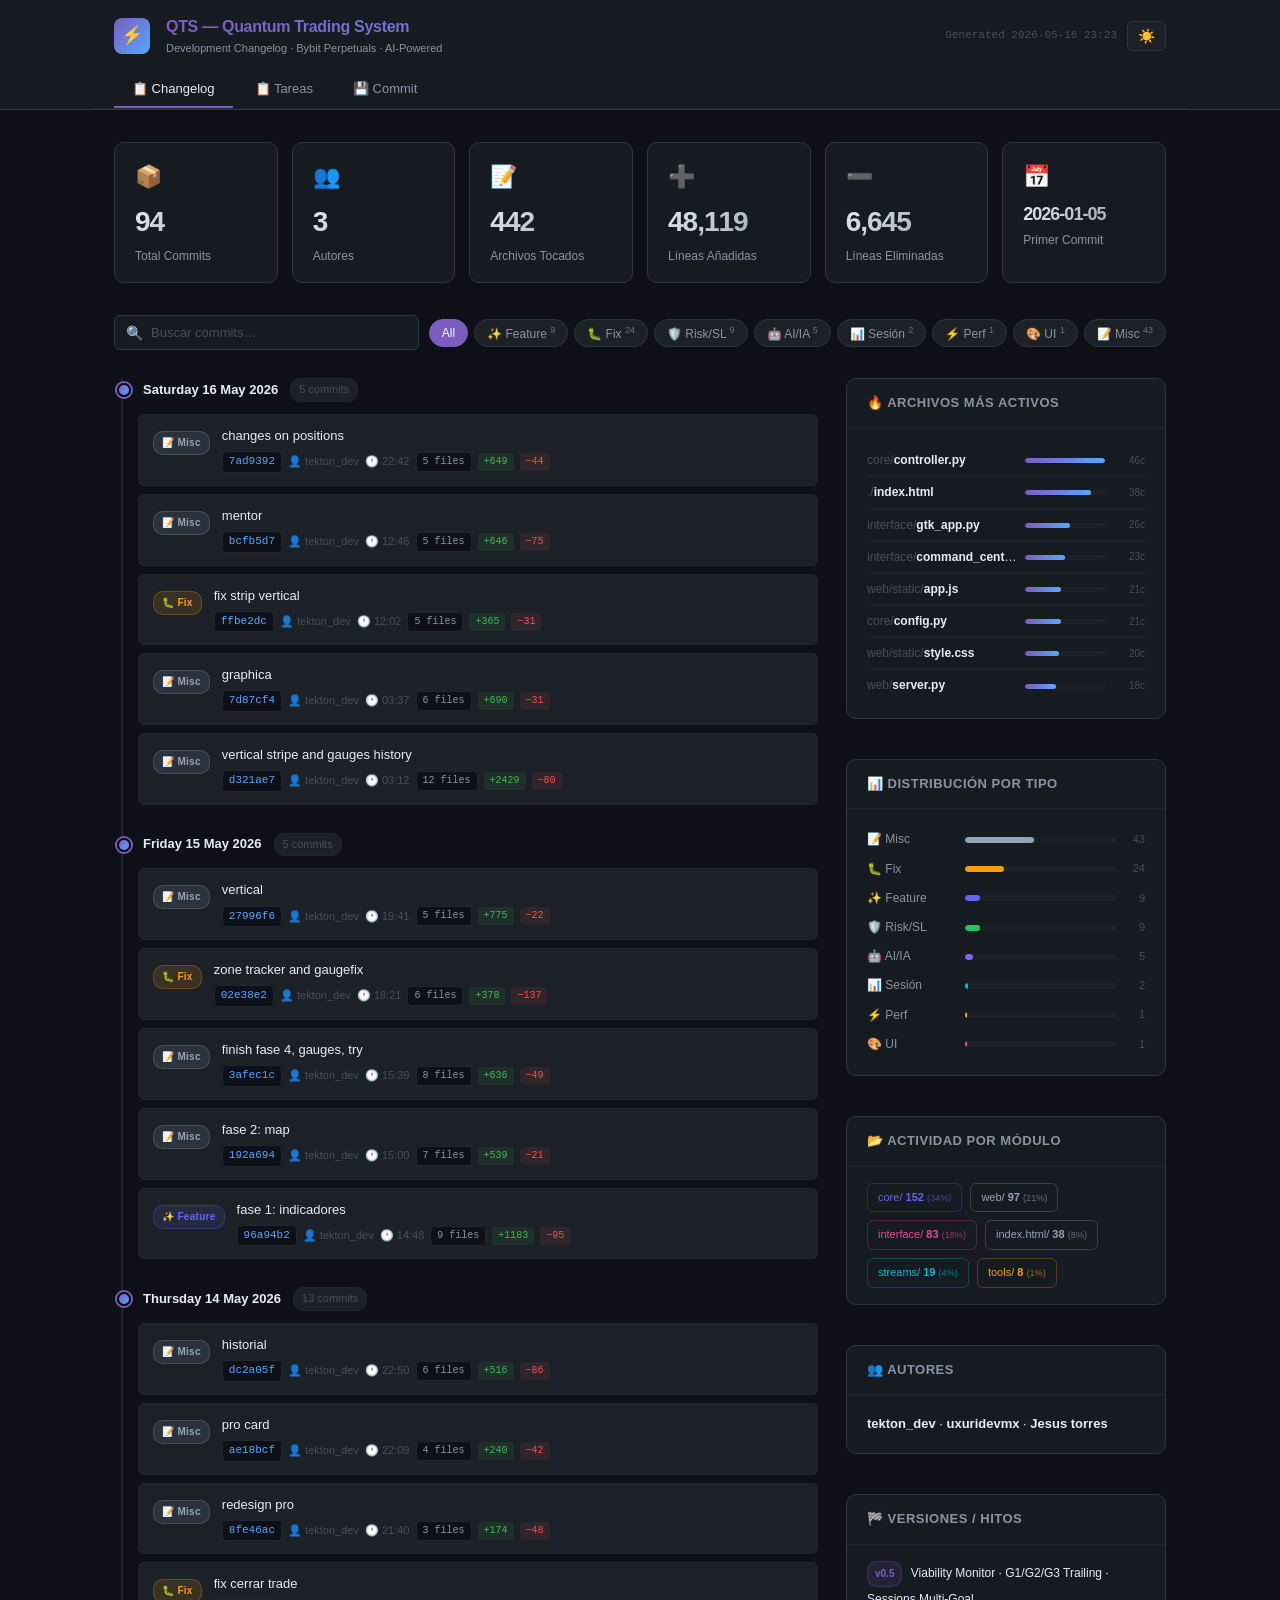
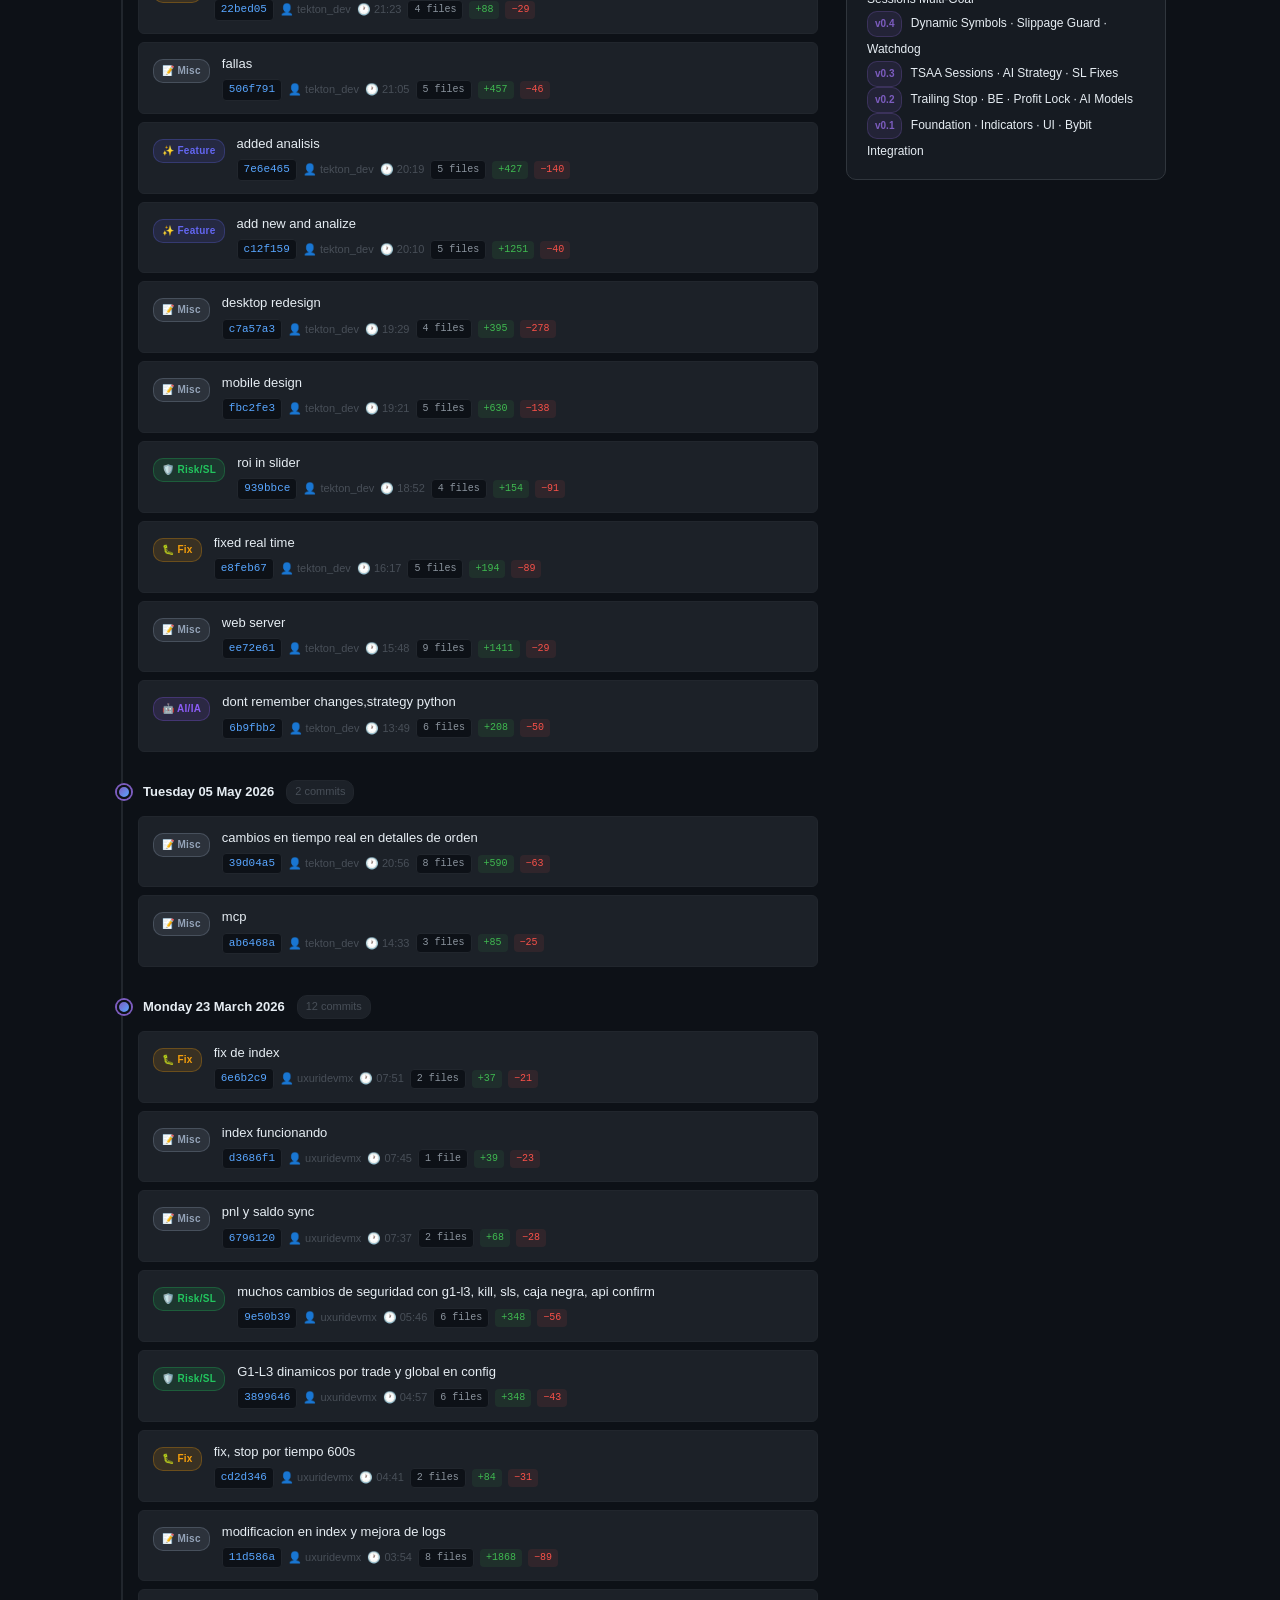
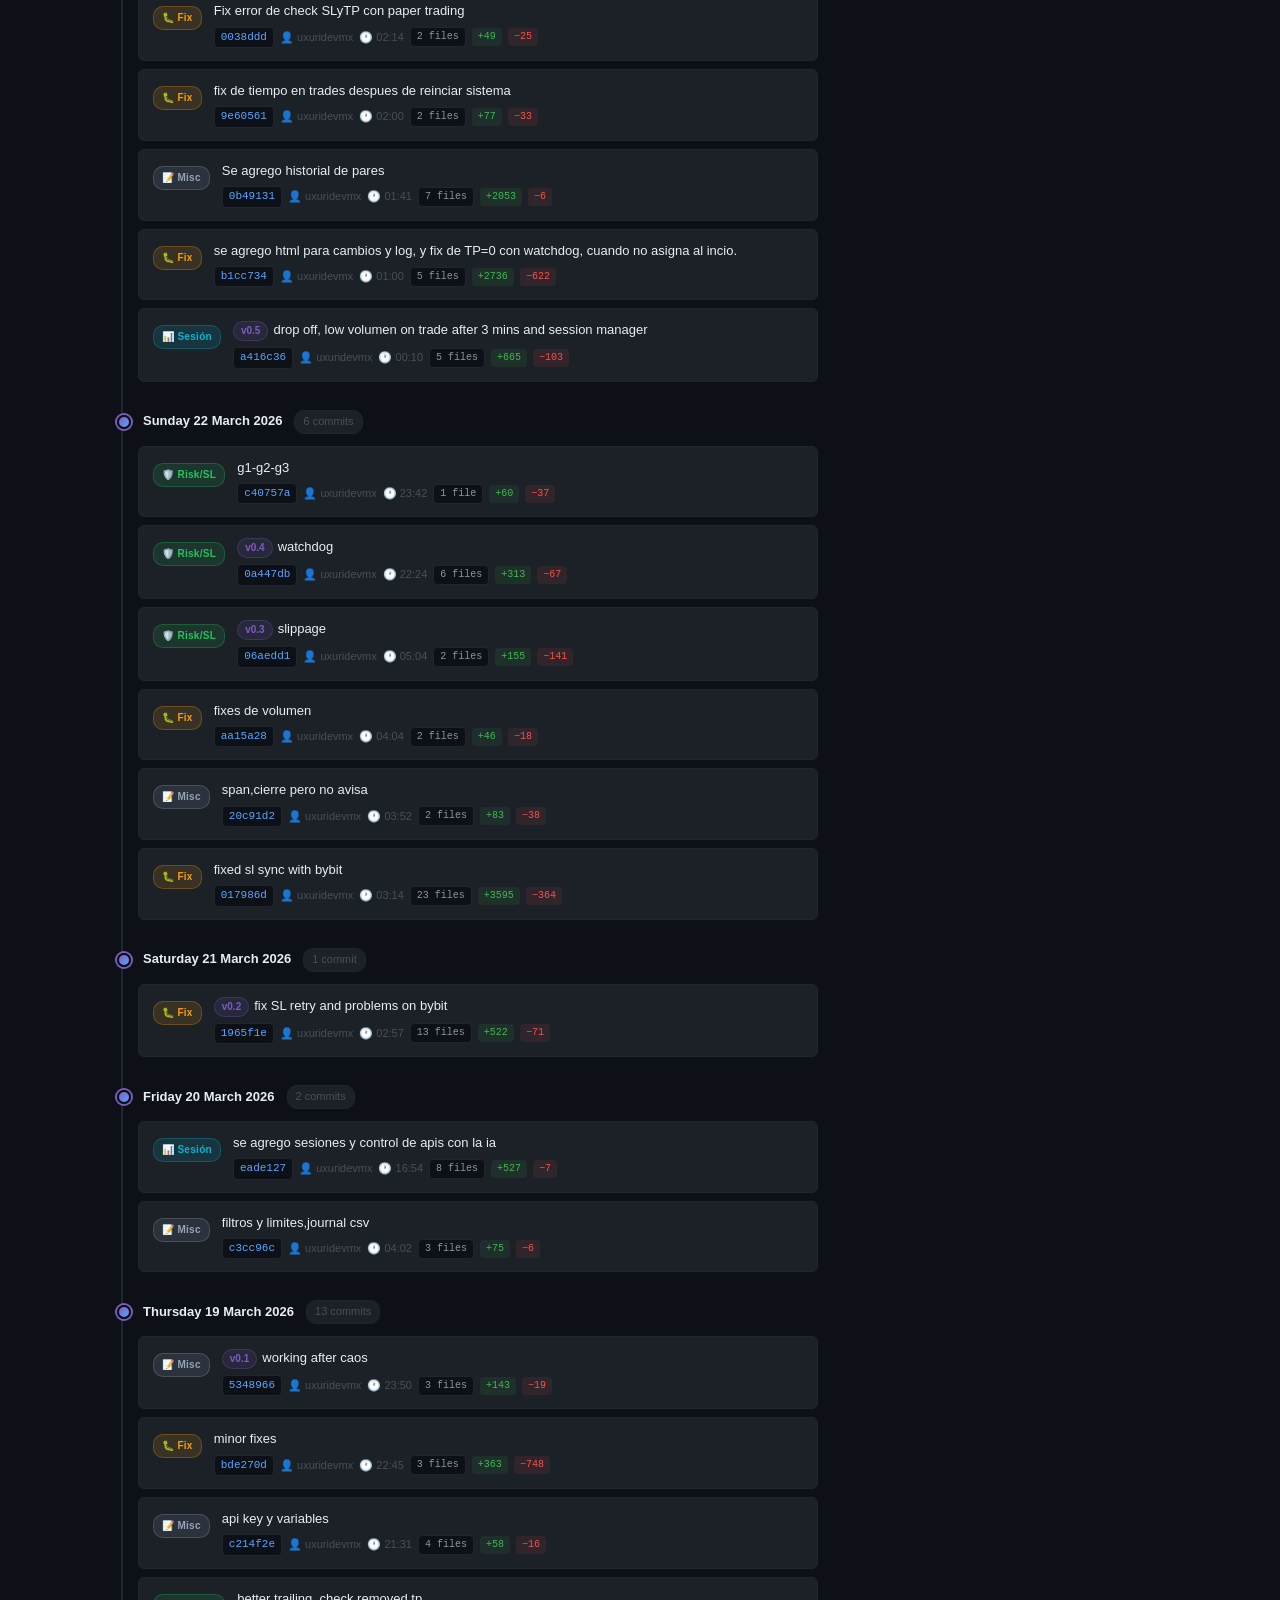
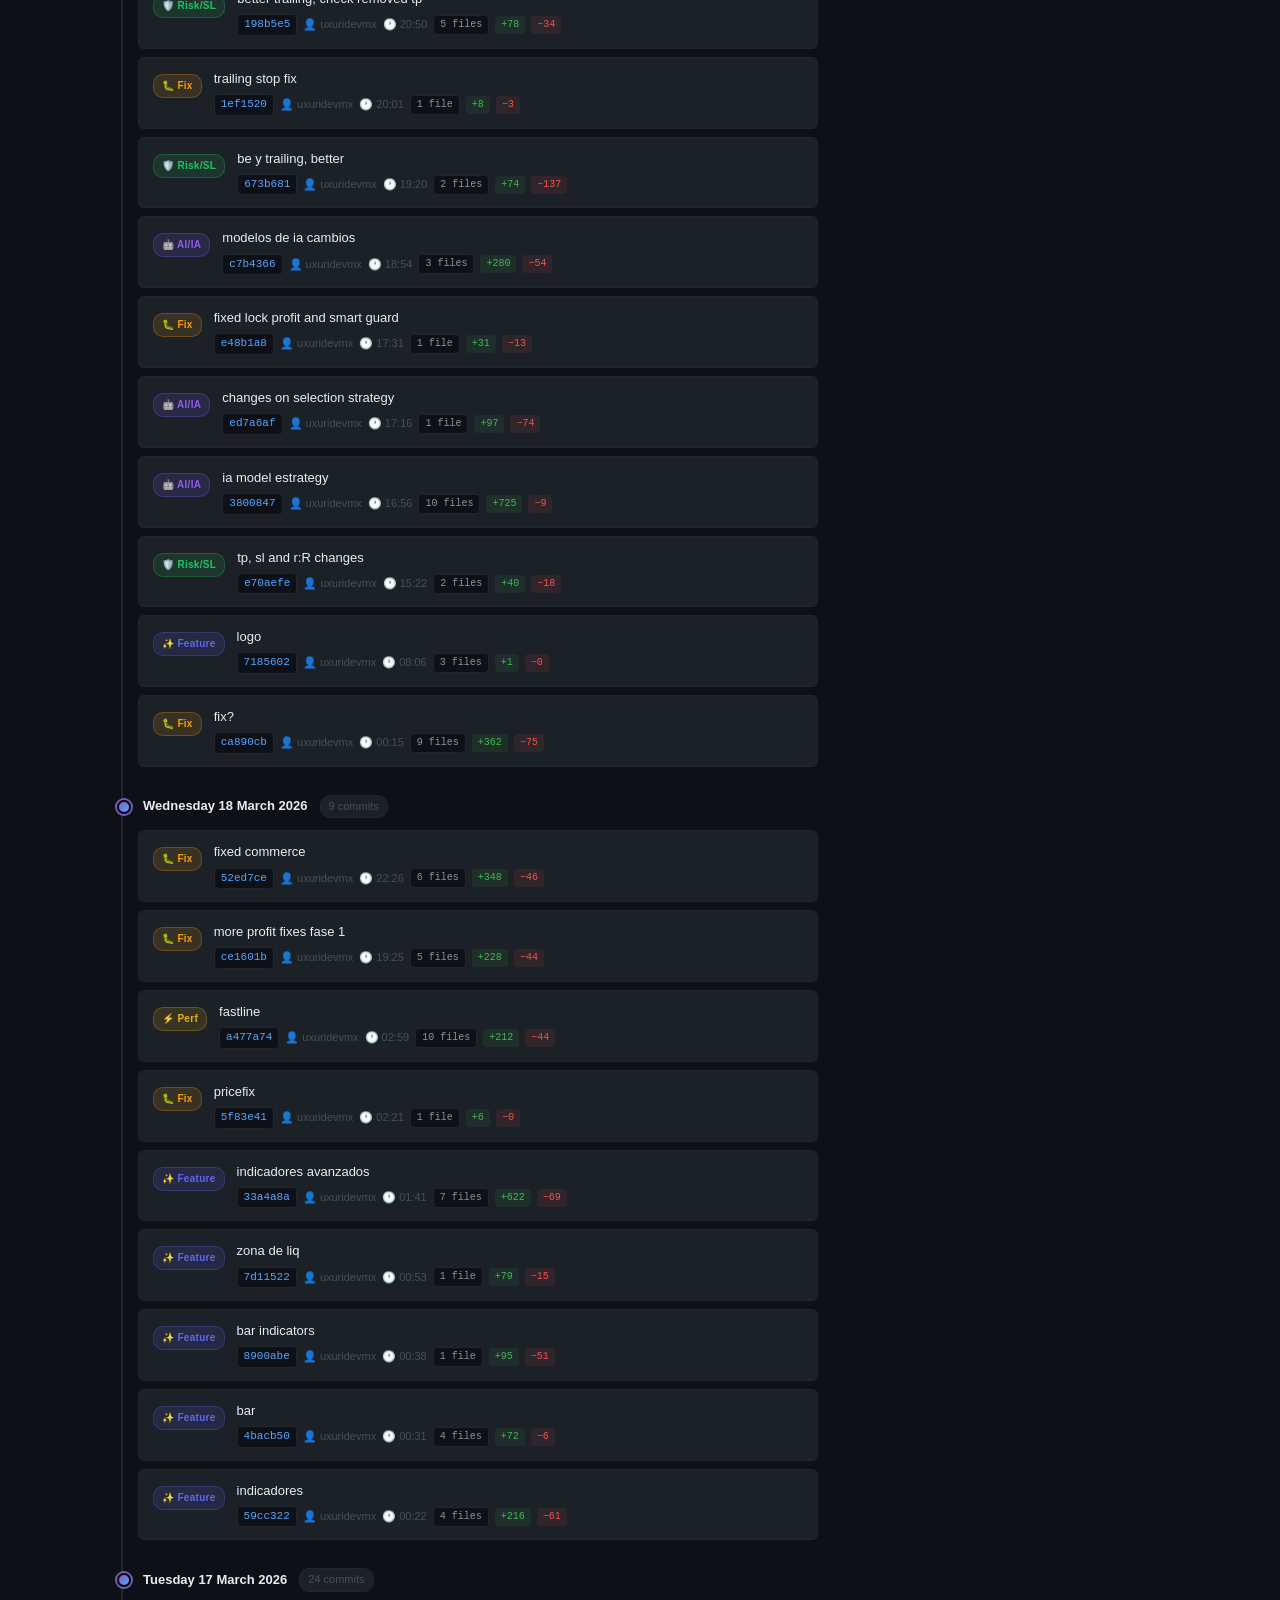
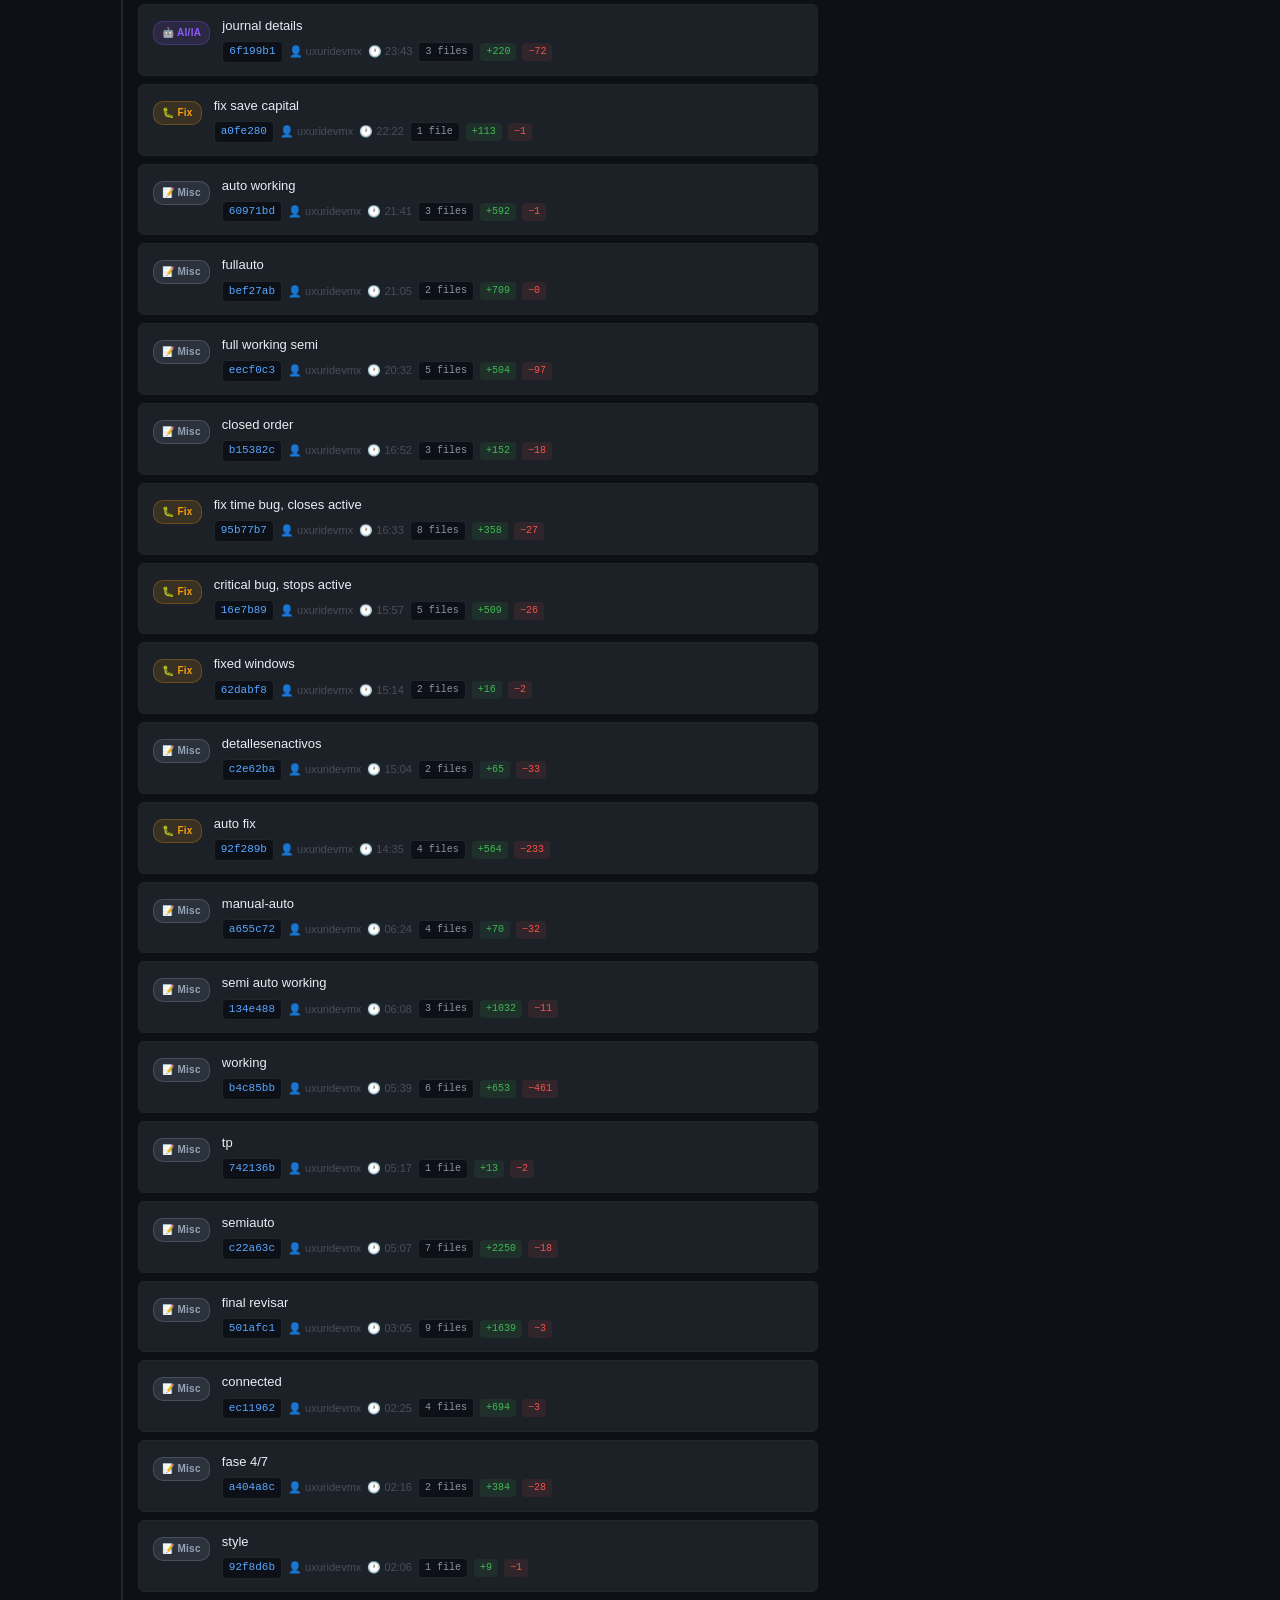
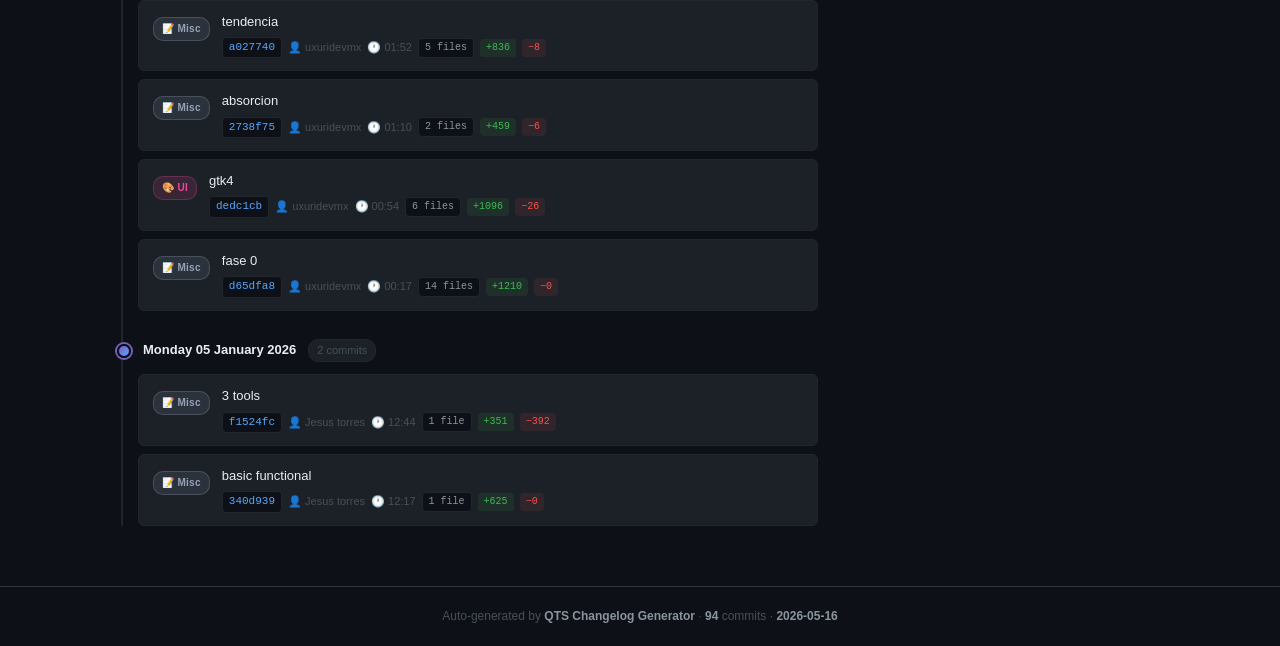
==== commit 84aea09c: "constelaciones fase 1" ====
--- a/index.html
+++ b/index.html
@@ -648,7 +648,7 @@
       <p>Development Changelog · Bybit Perpetuals · AI-Powered</p>
     </div>
     <div class="header-actions">
-      <span class="gen-date">Generated 2026-05-16 22:42</span>
+      <span class="gen-date">Generated 2026-05-16 23:23</span>
       <button class="theme-btn" id="themeBtn" title="Toggle theme">🌙</button>
     </div>
   </div>
@@ -667,7 +667,7 @@
   <div class="stats-bar">
     <div class="stat-card">
       <div class="stat-icon">📦</div>
-      <div class="stat-value">93</div>
+      <div class="stat-value">94</div>
       <div class="stat-label">Total Commits</div>
     </div>
     <div class="stat-card">
@@ -677,17 +677,17 @@
     </div>
     <div class="stat-card">
       <div class="stat-icon">📝</div>
-      <div class="stat-value">437</div>
+      <div class="stat-value">442</div>
       <div class="stat-label">Archivos Tocados</div>
     </div>
     <div class="stat-card">
       <div class="stat-icon">➕</div>
-      <div class="stat-value" style="color:var(--green)">47,470</div>
+      <div class="stat-value" style="color:var(--green)">48,119</div>
       <div class="stat-label">Líneas Añadidas</div>
     </div>
     <div class="stat-card">
       <div class="stat-icon">➖</div>
-      <div class="stat-value" style="color:var(--red)">6,601</div>
+      <div class="stat-value" style="color:var(--red)">6,645</div>
       <div class="stat-label">Líneas Eliminadas</div>
     </div>
     <div class="stat-card">
@@ -704,7 +704,7 @@
       <input type="text" id="search" placeholder="Buscar commits…" autocomplete="off">
     </div>
     <div class="filter-pills" id="filterPills">
-      <button class="filter-pill active" data-cat="all">All</button><button class="filter-pill" data-cat="feat" style="--pill-color:#6366f1">✨ Feature <sup>9</sup></button><button class="filter-pill" data-cat="fix" style="--pill-color:#f59e0b">🐛 Fix <sup>24</sup></button><button class="filter-pill" data-cat="risk" style="--pill-color:#22c55e">🛡️ Risk/SL <sup>9</sup></button><button class="filter-pill" data-cat="ai" style="--pill-color:#8b5cf6">🤖 AI/IA <sup>5</sup></button><button class="filter-pill" data-cat="session" style="--pill-color:#06b6d4">📊 Sesión <sup>2</sup></button><button class="filter-pill" data-cat="perf" style="--pill-color:#eab308">⚡ Perf <sup>1</sup></button><button class="filter-pill" data-cat="ui" style="--pill-color:#ec4899">🎨 UI <sup>1</sup></button><button class="filter-pill" data-cat="other" style="--pill-color:#94a3b8">📝 Misc <sup>42</sup></button>
+      <button class="filter-pill active" data-cat="all">All</button><button class="filter-pill" data-cat="feat" style="--pill-color:#6366f1">✨ Feature <sup>9</sup></button><button class="filter-pill" data-cat="fix" style="--pill-color:#f59e0b">🐛 Fix <sup>24</sup></button><button class="filter-pill" data-cat="risk" style="--pill-color:#22c55e">🛡️ Risk/SL <sup>9</sup></button><button class="filter-pill" data-cat="ai" style="--pill-color:#8b5cf6">🤖 AI/IA <sup>5</sup></button><button class="filter-pill" data-cat="session" style="--pill-color:#06b6d4">📊 Sesión <sup>2</sup></button><button class="filter-pill" data-cat="perf" style="--pill-color:#eab308">⚡ Perf <sup>1</sup></button><button class="filter-pill" data-cat="ui" style="--pill-color:#ec4899">🎨 UI <sup>1</sup></button><button class="filter-pill" data-cat="other" style="--pill-color:#94a3b8">📝 Misc <sup>43</sup></button>
     </div>
   </div>
 
@@ -716,9 +716,25 @@
     <div class="day-header">
       <div class="day-dot"></div>
       <span class="day-label">Saturday 16 May 2026</span>
-      <span class="day-count">4 commits</span>
+      <span class="day-count">5 commits</span>
     </div>
     <div class="day-commits">
+
+    <div class="commit-card" data-cat="other" data-msg="changes on positions" data-hash="7ad9392d397e48ecdf9b783cd18ff35e7a94ff7f" onclick="showCommitDetail(this)">
+      <div class="commit-left">
+        <span class="cat-pill" style="background:#94a3b822;color:#94a3b8;border-color:#94a3b844"
+              title="Misc">📝 Misc</span>
+      </div>
+      <div class="commit-body">
+        <div class="commit-msg">changes on positions</div>
+        <div class="commit-meta">
+          <code class="hash-chip">7ad9392</code>
+          <span class="meta-author">👤 tekton_dev</span>
+          <span class="meta-time">🕐 22:42</span>
+          <span class="stat-chip files">5 files</span><span class="stat-chip ins">+649</span><span class="stat-chip del">−44</span>
+        </div>
+      </div>
+    </div>
 
     <div class="commit-card" data-cat="other" data-msg="mentor" data-hash="bcfb5d707889834c214935f1e16c5261e74c0c42" onclick="showCommitDetail(this)">
       <div class="commit-left">
@@ -2348,9 +2364,9 @@
             <span class="file-path">./</span><strong>index.html</strong>
           </div>
           <div class="file-bar-wrap">
-            <div class="file-bar" style="width:80%"></div>
+            <div class="file-bar" style="width:82%"></div>
           </div>
-          <span class="file-count">37c</span>
+          <span class="file-count">38c</span>
         </div>
         <div class="file-row">
           <div class="file-name">
@@ -2372,6 +2388,15 @@
         </div>
         <div class="file-row">
           <div class="file-name">
+            <span class="file-path">web/static/</span><strong>app.js</strong>
+          </div>
+          <div class="file-bar-wrap">
+            <div class="file-bar" style="width:45%"></div>
+          </div>
+          <span class="file-count">21c</span>
+        </div>
+        <div class="file-row">
+          <div class="file-name">
             <span class="file-path">core/</span><strong>config.py</strong>
           </div>
           <div class="file-bar-wrap">
@@ -2381,7 +2406,7 @@
         </div>
         <div class="file-row">
           <div class="file-name">
-            <span class="file-path">web/static/</span><strong>app.js</strong>
+            <span class="file-path">web/static/</span><strong>style.css</strong>
           </div>
           <div class="file-bar-wrap">
             <div class="file-bar" style="width:43%"></div>
@@ -2390,21 +2415,12 @@
         </div>
         <div class="file-row">
           <div class="file-name">
-            <span class="file-path">web/static/</span><strong>style.css</strong>
-          </div>
-          <div class="file-bar-wrap">
-            <div class="file-bar" style="width:41%"></div>
-          </div>
-          <span class="file-count">19c</span>
-        </div>
-        <div class="file-row">
-          <div class="file-name">
             <span class="file-path">web/</span><strong>server.py</strong>
           </div>
           <div class="file-bar-wrap">
-            <div class="file-bar" style="width:36%"></div>
+            <div class="file-bar" style="width:39%"></div>
           </div>
-          <span class="file-count">17c</span>
+          <span class="file-count">18c</span>
         </div>
       </div>
     </div>
@@ -2417,42 +2433,42 @@
         <div class="cat-bar-row">
           <span class="cat-bar-label">📝 Misc</span>
           <div class="cat-bar-track">
-            <div class="cat-bar-fill" style="width:45.2%;background:#94a3b8"></div>
+            <div class="cat-bar-fill" style="width:45.7%;background:#94a3b8"></div>
           </div>
-          <span class="cat-bar-count">42</span>
+          <span class="cat-bar-count">43</span>
         </div>
         <div class="cat-bar-row">
           <span class="cat-bar-label">🐛 Fix</span>
           <div class="cat-bar-track">
-            <div class="cat-bar-fill" style="width:25.8%;background:#f59e0b"></div>
+            <div class="cat-bar-fill" style="width:25.5%;background:#f59e0b"></div>
           </div>
           <span class="cat-bar-count">24</span>
         </div>
         <div class="cat-bar-row">
           <span class="cat-bar-label">✨ Feature</span>
           <div class="cat-bar-track">
-            <div class="cat-bar-fill" style="width:9.7%;background:#6366f1"></div>
+            <div class="cat-bar-fill" style="width:9.6%;background:#6366f1"></div>
           </div>
           <span class="cat-bar-count">9</span>
         </div>
         <div class="cat-bar-row">
           <span class="cat-bar-label">🛡️ Risk/SL</span>
           <div class="cat-bar-track">
-            <div class="cat-bar-fill" style="width:9.7%;background:#22c55e"></div>
+            <div class="cat-bar-fill" style="width:9.6%;background:#22c55e"></div>
           </div>
           <span class="cat-bar-count">9</span>
         </div>
         <div class="cat-bar-row">
           <span class="cat-bar-label">🤖 AI/IA</span>
           <div class="cat-bar-track">
-            <div class="cat-bar-fill" style="width:5.4%;background:#8b5cf6"></div>
+            <div class="cat-bar-fill" style="width:5.3%;background:#8b5cf6"></div>
           </div>
           <span class="cat-bar-count">5</span>
         </div>
         <div class="cat-bar-row">
           <span class="cat-bar-label">📊 Sesión</span>
           <div class="cat-bar-track">
-            <div class="cat-bar-fill" style="width:2.2%;background:#06b6d4"></div>
+            <div class="cat-bar-fill" style="width:2.1%;background:#06b6d4"></div>
           </div>
           <span class="cat-bar-count">2</span>
         </div>
@@ -2478,7 +2494,7 @@
       <div class="section-head">📂 Actividad por Módulo</div>
       <div class="section-body">
         <div class="modules-grid">
-          <div class="mod-pill" style="border-color:#6366f144;color:#6366f1">core/ <strong>152</strong> <small>(34%)</small></div><div class="mod-pill" style="border-color:#94a3b844;color:#94a3b8">web/ <strong>93</strong> <small>(21%)</small></div><div class="mod-pill" style="border-color:#ec489944;color:#ec4899">interface/ <strong>83</strong> <small>(18%)</small></div><div class="mod-pill" style="border-color:#94a3b844;color:#94a3b8">index.html/ <strong>37</strong> <small>(8%)</small></div><div class="mod-pill" style="border-color:#06b6d444;color:#06b6d4">streams/ <strong>19</strong> <small>(4%)</small></div><div class="mod-pill" style="border-color:#f59e0b44;color:#f59e0b">tools/ <strong>8</strong> <small>(1%)</small></div>
+          <div class="mod-pill" style="border-color:#6366f144;color:#6366f1">core/ <strong>152</strong> <small>(34%)</small></div><div class="mod-pill" style="border-color:#94a3b844;color:#94a3b8">web/ <strong>97</strong> <small>(21%)</small></div><div class="mod-pill" style="border-color:#ec489944;color:#ec4899">interface/ <strong>83</strong> <small>(18%)</small></div><div class="mod-pill" style="border-color:#94a3b844;color:#94a3b8">index.html/ <strong>38</strong> <small>(8%)</small></div><div class="mod-pill" style="border-color:#06b6d444;color:#06b6d4">streams/ <strong>19</strong> <small>(4%)</small></div><div class="mod-pill" style="border-color:#f59e0b44;color:#f59e0b">tools/ <strong>8</strong> <small>(1%)</small></div>
         </div>
       </div>
     </div>
@@ -2570,7 +2586,7 @@
 
 <footer>
   Auto-generated by <strong>QTS Changelog Generator</strong> ·
-  <strong>93</strong> commits ·
+  <strong>94</strong> commits ·
   <strong>2026-05-16</strong>
 </footer>
 
@@ -2578,7 +2594,7 @@
 
 <script>
 // ─── Commits data (embedded) ────────────────────────────────────────────────
-window.COMMITS_DATA = {"bcfb5d707889834c214935f1e16c5261e74c0c42": {"message": "mentor", "body": "", "author": "tekton_dev", "date": "2026-05-16 12:46", "files_list": [{"file": "core/db.py", "ins": 92, "del": 15}, {"file": "index.html", "ins": 38, "del": 22}, {"file": "web/server.py", "ins": 353, "del": 3}, {"file": "web/static/app.js", "ins": 117, "del": 35}, {"file": "web/static/style.css", "ins": 46, "del": 0}], "ins": 646, "del": 75, "cat": "other", "version": "", "short": "bcfb5d7"}, "ffbe2dc09e375dfb41e9ae12939f3b3030884ad6": {"message": "fix strip vertical", "body": "", "author": "tekton_dev", "date": "2026-05-16 12:02", "files_list": [{"file": "core/db.py", "ins": 142, "del": 0}, {"file": "index.html", "ins": 39, "del": 23}, {"file": "web/server.py", "ins": 146, "del": 0}, {"file": "web/static/app.js", "ins": 6, "del": 2}, {"file": "web/zone_tracker.py", "ins": 32, "del": 6}], "ins": 365, "del": 31, "cat": "fix", "version": "", "short": "ffbe2dc"}, "7d87cf46086d6abf7549b7e47a3d6e54545738d4": {"message": "graphica", "body": "", "author": "tekton_dev", "date": "2026-05-16 03:37", "files_list": [{"file": "index.html", "ins": 47, "del": 21}, {"file": "web/server.py", "ins": 103, "del": 0}, {"file": "web/static/app.js", "ins": 286, "del": 0}, {"file": "web/static/index.html", "ins": 32, "del": 0}, {"file": "web/static/lib/gravity_vertical.js", "ins": 49, "del": 3}, {"file": "web/static/style.css", "ins": 173, "del": 7}], "ins": 690, "del": 31, "cat": "other", "version": "", "short": "7d87cf4"}, "d321ae7db1af1384001e71bc646d43d1fa40470d": {"message": "vertical stripe and gauges history", "body": "", "author": "tekton_dev", "date": "2026-05-16 03:12", "files_list": [{"file": "index.html", "ins": 41, "del": 25}, {"file": "web/energy_tracker.py", "ins": 165, "del": 0}, {"file": "web/eta_estimator.py", "ins": 192, "del": 0}, {"file": "web/level_tracker.py", "ins": 180, "del": 0}, {"file": "web/server.py", "ins": 123, "del": 0}, {"file": "web/static/app.js", "ins": 585, "del": 15}, {"file": "web/static/index.html", "ins": 79, "del": 0}, {"file": "web/static/lib/gauges.js", "ins": 71, "del": 7}, {"file": "web/static/lib/gravity.js", "ins": 260, "del": 11}, {"file": "web/static/lib/gravity_vertical.js", "ins": 245, "del": 13}, {"file": "web/static/style.css", "ins": 447, "del": 9}, {"file": "web/zone_tracker.py", "ins": 41, "del": 0}], "ins": 2429, "del": 80, "cat": "other", "version": "", "short": "d321ae7"}, "27996f6fc57e8f3961957f0e9a99f7d09c19dd3c": {"message": "vertical", "body": "", "author": "tekton_dev", "date": "2026-05-15 19:41", "files_list": [{"file": "index.html", "ins": 36, "del": 20}, {"file": "web/static/app.js", "ins": 99, "del": 2}, {"file": "web/static/index.html", "ins": 25, "del": 0}, {"file": "web/static/lib/gravity_vertical.js", "ins": 296, "del": 0}, {"file": "web/static/style.css", "ins": 319, "del": 0}], "ins": 775, "del": 22, "cat": "other", "version": "", "short": "27996f6"}, "02e38e2cb28eb8a700e72d5473188e5df9e5c780": {"message": "zone tracker and gaugefix", "body": "", "author": "tekton_dev", "date": "2026-05-15 18:21", "files_list": [{"file": "core/db.py", "ins": 71, "del": 0}, {"file": "index.html", "ins": 41, "del": 25}, {"file": "web/server.py", "ins": 11, "del": 8}, {"file": "web/static/lib/gauges.js", "ins": 110, "del": 65}, {"file": "web/static/style.css", "ins": 28, "del": 25}, {"file": "web/zone_tracker.py", "ins": 117, "del": 14}], "ins": 378, "del": 137, "cat": "fix", "version": "", "short": "02e38e2"}, "3afec1c1e1c7b29eb3dbd7d2f021ab13a56aad44": {"message": "finish fase 4, gauges, try", "body": "", "author": "tekton_dev", "date": "2026-05-15 15:39", "files_list": [{"file": "index.html", "ins": 37, "del": 21}, {"file": "plan_indicadores.md", "ins": 117, "del": 0}, {"file": "web/sentiment.py", "ins": 194, "del": 0}, {"file": "web/server.py", "ins": 16, "del": 0}, {"file": "web/static/app.js", "ins": 84, "del": 28}, {"file": "web/static/index.html", "ins": 1, "del": 0}, {"file": "web/static/lib/gauges.js", "ins": 140, "del": 0}, {"file": "web/static/style.css", "ins": 47, "del": 0}], "ins": 636, "del": 49, "cat": "other", "version": "", "short": "3afec1c"}, "192a6942db8c81083832fad5f15133a964890fab": {"message": "fase 2: map", "body": "", "author": "tekton_dev", "date": "2026-05-15 15:00", "files_list": [{"file": "index.html", "ins": 47, "del": 21}, {"file": "web/liquidity_map.py", "ins": 155, "del": 0}, {"file": "web/server.py", "ins": 36, "del": 0}, {"file": "web/static/app.js", "ins": 74, "del": 0}, {"file": "web/static/index.html", "ins": 1, "del": 0}, {"file": "web/static/lib/gravity.js", "ins": 205, "del": 0}, {"file": "web/static/style.css", "ins": 21, "del": 0}], "ins": 539, "del": 21, "cat": "other", "version": "", "short": "192a694"}, "96a94b2995dc5f9c449efd1b35f55dffbc598a42": {"message": "fase 1: indicadores", "body": "", "author": "tekton_dev", "date": "2026-05-15 14:48", "files_list": [{"file": "index.html", "ins": 33, "del": 17}, {"file": "plan_indicadores.md", "ins": 407, "del": 0}, {"file": "web/calculator.py", "ins": 14, "del": 0}, {"file": "web/server.py", "ins": 12, "del": 1}, {"file": "web/static/app.js", "ins": 271, "del": 77}, {"file": "web/static/index.html", "ins": 1, "del": 0}, {"file": "web/static/lib/scale.js", "ins": 119, "del": 0}, {"file": "web/static/style.css", "ins": 141, "del": 0}, {"file": "web/zone_tracker.py", "ins": 185, "del": 0}], "ins": 1183, "del": 95, "cat": "feat", "version": "", "short": "96a94b2"}, "dc2a05f260874e25ae498af777252b4d02e3a7c5": {"message": "historial", "body": "", "author": "tekton_dev", "date": "2026-05-14 22:50", "files_list": [{"file": "index.html", "ins": 34, "del": 18}, {"file": "web/calculator.py", "ins": 5, "del": 3}, {"file": "web/server.py", "ins": 99, "del": 6}, {"file": "web/static/app.js", "ins": 242, "del": 33}, {"file": "web/static/index.html", "ins": 44, "del": 0}, {"file": "web/static/style.css", "ins": 92, "del": 26}], "ins": 516, "del": 86, "cat": "other", "version": "", "short": "dc2a05f"}, "ae18bcfcf1b20bf76787e8102ff1d20946c911ec": {"message": "pro card", "body": "", "author": "tekton_dev", "date": "2026-05-14 22:09", "files_list": [{"file": "index.html", "ins": 37, "del": 21}, {"file": "web/server.py", "ins": 24, "del": 0}, {"file": "web/static/app.js", "ins": 141, "del": 17}, {"file": "web/static/style.css", "ins": 38, "del": 4}], "ins": 240, "del": 42, "cat": "other", "version": "", "short": "ae18bcf"}, "8fe46acc250346982a79167520d6ea998d0adf5a": {"message": "redesign pro", "body": "", "author": "tekton_dev", "date": "2026-05-14 21:40", "files_list": [{"file": "index.html", "ins": 33, "del": 17}, {"file": "web/static/app.js", "ins": 94, "del": 23}, {"file": "web/static/style.css", "ins": 47, "del": 8}], "ins": 174, "del": 48, "cat": "other", "version": "", "short": "8fe46ac"}, "22bed05c07cb60095cfd52c1ae8187b366362f3d": {"message": "fix cerrar  trade", "body": "", "author": "tekton_dev", "date": "2026-05-14 21:23", "files_list": [{"file": "index.html", "ins": 36, "del": 20}, {"file": "streams/account.py", "ins": 8, "del": 1}, {"file": "web/server.py", "ins": 23, "del": 0}, {"file": "web/static/app.js", "ins": 21, "del": 8}], "ins": 88, "del": 29, "cat": "fix", "version": "", "short": "22bed05"}, "506f791b02dd34cab8f42a62ead2b1a19358cab2": {"message": "fallas", "body": "", "author": "tekton_dev", "date": "2026-05-14 21:05", "files_list": [{"file": "index.html", "ins": 37, "del": 21}, {"file": "web/server.py", "ins": 49, "del": 0}, {"file": "web/static/app.js", "ins": 276, "del": 14}, {"file": "web/static/index.html", "ins": 7, "del": 0}, {"file": "web/static/style.css", "ins": 88, "del": 11}], "ins": 457, "del": 46, "cat": "other", "version": "", "short": "506f791"}, "7e6e465262158d014c3f806a359ced1be52ee754": {"message": "added analisis", "body": "", "author": "tekton_dev", "date": "2026-05-14 20:19", "files_list": [{"file": "index.html", "ins": 34, "del": 18}, {"file": "web/server.py", "ins": 116, "del": 0}, {"file": "web/static/app.js", "ins": 167, "del": 116}, {"file": "web/static/index.html", "ins": 16, "del": 6}, {"file": "web/static/style.css", "ins": 94, "del": 0}], "ins": 427, "del": 140, "cat": "feat", "version": "", "short": "7e6e465"}, "c12f1593309020cadd38784c67f6e37c3f9285d9": {"message": "add new and analize", "body": "", "author": "tekton_dev", "date": "2026-05-14 20:10", "files_list": [{"file": "index.html", "ins": 36, "del": 20}, {"file": "web/server.py", "ins": 121, "del": 1}, {"file": "web/static/app.js", "ins": 533, "del": 10}, {"file": "web/static/index.html", "ins": 215, "del": 0}, {"file": "web/static/style.css", "ins": 346, "del": 9}], "ins": 1251, "del": 40, "cat": "feat", "version": "", "short": "c12f159"}, "c7a57a3cac74cf0dfbbcd84ea63d9393e1c7ff68": {"message": "desktop redesign", "body": "", "author": "tekton_dev", "date": "2026-05-14 19:29", "files_list": [{"file": "index.html", "ins": 35, "del": 19}, {"file": "web/static/app.js", "ins": 48, "del": 54}, {"file": "web/static/index.html", "ins": 162, "del": 153}, {"file": "web/static/style.css", "ins": 150, "del": 52}], "ins": 395, "del": 278, "cat": "other", "version": "", "short": "c7a57a3"}, "fbc2fe39bd45ccf81505aa150ae930432efcbaf3": {"message": "mobile design", "body": "", "author": "tekton_dev", "date": "2026-05-14 19:21", "files_list": [{"file": "index.html", "ins": 36, "del": 20}, {"file": "web/server.py", "ins": 36, "del": 1}, {"file": "web/static/app.js", "ins": 204, "del": 56}, {"file": "web/static/index.html", "ins": 177, "del": 57}, {"file": "web/static/style.css", "ins": 177, "del": 4}], "ins": 630, "del": 138, "cat": "other", "version": "", "short": "fbc2fe3"}, "939bbceccdd375190a9fe1c79052986e1986e2e3": {"message": "roi in slider", "body": "", "author": "tekton_dev", "date": "2026-05-14 18:52", "files_list": [{"file": "index.html", "ins": 33, "del": 17}, {"file": "web/calculator.py", "ins": 4, "del": 0}, {"file": "web/static/app.js", "ins": 86, "del": 45}, {"file": "web/static/style.css", "ins": 31, "del": 29}], "ins": 154, "del": 91, "cat": "risk", "version": "", "short": "939bbce"}, "e8feb6785d5a360caa6f4403fd22a2b0a2d3d2c4": {"message": "fixed real time", "body": "", "author": "tekton_dev", "date": "2026-05-14 16:17", "files_list": [{"file": "index.html", "ins": 35, "del": 19}, {"file": "web/calculator.py", "ins": 80, "del": 55}, {"file": "web/server.py", "ins": 21, "del": 3}, {"file": "web/static/app.js", "ins": 22, "del": 6}, {"file": "web/static/style.css", "ins": 36, "del": 6}], "ins": 194, "del": 89, "cat": "fix", "version": "", "short": "e8feb67"}, "ee72e614749e801a828198121430fa57b2de1316": {"message": "web server", "body": "", "author": "tekton_dev", "date": "2026-05-14 15:48", "files_list": [{"file": "index.html", "ins": 55, "del": 29}, {"file": "requirements.txt", "ins": 4, "del": 0}, {"file": "streams/account.py", "ins": 50, "del": 0}, {"file": "web/__init__.py", "ins": 0, "del": 0}, {"file": "web/calculator.py", "ins": 104, "del": 0}, {"file": "web/server.py", "ins": 332, "del": 0}, {"file": "web/static/app.js", "ins": 394, "del": 0}, {"file": "web/static/index.html", "ins": 92, "del": 0}, {"file": "web/static/style.css", "ins": 380, "del": 0}], "ins": 1411, "del": 29, "cat": "other", "version": "", "short": "ee72e61"}, "6b9fbb2a9c19deb998d0f93e43e0a90b6d78abd5": {"message": "dont remember changes,strategy python", "body": "", "author": "tekton_dev", "date": "2026-05-14 13:49", "files_list": [{"file": "core/ai_strategy.py", "ins": 12, "del": 6}, {"file": "core/config.py", "ins": 97, "del": 7}, {"file": "core/controller.py", "ins": 7, "del": 5}, {"file": "index.html", "ins": 47, "del": 31}, {"file": "interface/command_center.py", "ins": 42, "del": 0}, {"file": "streams/market.py", "ins": 3, "del": 1}], "ins": 208, "del": 50, "cat": "ai", "version": "", "short": "6b9fbb2"}, "39d04a50b56ae88b04072600b04efa57704b4c9f": {"message": "cambios en tiempo real en detalles de orden", "body": "", "author": "tekton_dev", "date": "2026-05-05 20:56", "files_list": [{"file": "core/ai_strategy.py", "ins": 18, "del": 2}, {"file": "core/controller.py", "ins": 14, "del": 0}, {"file": "core/trend.py", "ins": 4, "del": 0}, {"file": "index.html", "ins": 46, "del": 20}, {"file": "interface/command_center.py", "ins": 256, "del": 3}, {"file": "interface/gtk_app.py", "ins": 223, "del": 34}, {"file": "streams/klines.py", "ins": 11, "del": 4}, {"file": "streams/market.py", "ins": 18, "del": 0}], "ins": 590, "del": 63, "cat": "other", "version": "", "short": "39d04a5"}, "ab6468a1bed9fbd1fcdf546dbeb534b2db0c4f64": {"message": "mcp", "body": "", "author": "tekton_dev", "date": "2026-05-05 14:33", "files_list": [{"file": ".mcp.json", "ins": 2, "del": 2}, {"file": "index.html", "ins": 39, "del": 23}, {"file": "loop.md", "ins": 44, "del": 0}], "ins": 85, "del": 25, "cat": "other", "version": "", "short": "ab6468a"}, "6e6b2c918f5ae0765bcfe5721402a6fc3a8381d8": {"message": "fix de index", "body": "", "author": "uxuridevmx", "date": "2026-03-23 07:51", "files_list": [{"file": "index.html", "ins": 36, "del": 20}, {"file": "tools/generate_changelog.py", "ins": 1, "del": 1}], "ins": 37, "del": 21, "cat": "fix", "version": "", "short": "6e6b2c9"}, "d3686f19ae9637c780f4989500af3008a0e0ff92": {"message": "index funcionando", "body": "", "author": "uxuridevmx", "date": "2026-03-23 07:45", "files_list": [{"file": "index.html", "ins": 39, "del": 23}], "ins": 39, "del": 23, "cat": "other", "version": "", "short": "d3686f1"}, "6796120968a5ca710ea310b89651087dee1fc40b": {"message": "pnl y saldo sync", "body": "", "author": "uxuridevmx", "date": "2026-03-23 07:37", "files_list": [{"file": "core/controller.py", "ins": 26, "del": 2}, {"file": "index.html", "ins": 42, "del": 26}], "ins": 68, "del": 28, "cat": "other", "version": "", "short": "6796120"}, "9e50b39978dd051e38d64c07a6b5c83206ffdd1a": {"message": "muchos cambios de seguridad con g1-l3, kill, sls, caja negra, api confirm", "body": "", "author": "uxuridevmx", "date": "2026-03-23 05:46", "files_list": [{"file": "core/config.py", "ins": 5, "del": 2}, {"file": "core/controller.py", "ins": 150, "del": 16}, {"file": "core/executor.py", "ins": 29, "del": 0}, {"file": "index.html", "ins": 48, "del": 32}, {"file": "interface/command_center.py", "ins": 102, "del": 0}, {"file": "interface/settings_view.py", "ins": 14, "del": 6}], "ins": 348, "del": 56, "cat": "risk", "version": "", "short": "9e50b39"}, "38996462443dcf058312e80f115bd484df0ccb0a": {"message": "G1-L3 dinamicos por trade y global en config", "body": "", "author": "uxuridevmx", "date": "2026-03-23 04:57", "files_list": [{"file": "core/config.py", "ins": 10, "del": 0}, {"file": "core/controller.py", "ins": 80, "del": 18}, {"file": "core/order_model.py", "ins": 19, "del": 0}, {"file": "index.html", "ins": 41, "del": 25}, {"file": "interface/command_center.py", "ins": 179, "del": 0}, {"file": "interface/settings_view.py", "ins": 19, "del": 0}], "ins": 348, "del": 43, "cat": "risk", "version": "", "short": "3899646"}, "cd2d346fc2dfcf2168e723bf9974033fdb46c412": {"message": "fix, stop por tiempo 600s", "body": "ahora revisa metricas antes de hacerlo", "author": "uxuridevmx", "date": "2026-03-23 04:41", "files_list": [{"file": "core/controller.py", "ins": 41, "del": 4}, {"file": "index.html", "ins": 43, "del": 27}], "ins": 84, "del": 31, "cat": "fix", "version": "", "short": "cd2d346"}, "11d586a3f72b1d3803d10f105aa61082ad5c9595": {"message": "modificacion en index y mejora de logs", "body": "", "author": "uxuridevmx", "date": "2026-03-23 03:54", "files_list": [{"file": "core/ai_strategy.py", "ins": 34, "del": 3}, {"file": "core/controller.py", "ins": 17, "del": 1}, {"file": "core/db.py", "ins": 49, "del": 0}, {"file": "index.html", "ins": 733, "del": 78}, {"file": "main.py", "ins": 5, "del": 0}, {"file": "main_terminal.py", "ins": 5, "del": 0}, {"file": "tools/changelog_server.py", "ins": 323, "del": 0}, {"file": "tools/generate_changelog.py", "ins": 702, "del": 7}], "ins": 1868, "del": 89, "cat": "other", "version": "", "short": "11d586a"}, "0038dddfe6a8f5c87ae3a22624930d446a63d8f7": {"message": "Fix error de check SLyTP con paper trading", "body": "Se agrego una funcion paraverificar que elSLyTP estuvieran seguros pero el wrapper del paper trading no la conocia", "author": "uxuridevmx", "date": "2026-03-23 02:14", "files_list": [{"file": "core/paper_wallet.py", "ins": 8, "del": 0}, {"file": "index.html", "ins": 41, "del": 25}], "ins": 49, "del": 25, "cat": "fix", "version": "", "short": "0038ddd"}, "9e60561d06d21eb1800ad640461c5148b5afd9af": {"message": "fix de tiempo en trades despues de reinciar sistema", "body": "", "author": "uxuridevmx", "date": "2026-03-23 02:00", "files_list": [{"file": "core/controller.py", "ins": 32, "del": 4}, {"file": "index.html", "ins": 45, "del": 29}], "ins": 77, "del": 33, "cat": "fix", "version": "", "short": "9e60561"}, "0b49131ea27c52b20fcd08a05c1732f637bf75f5": {"message": "Se agrego historial  de pares", "body": "Para llevar control y mejores estadisticas para el sistema", "author": "uxuridevmx", "date": "2026-03-23 01:41", "files_list": [{"file": "core/config.py", "ins": 1, "del": 0}, {"file": "core/controller.py", "ins": 16, "del": 4}, {"file": "core/db.py", "ins": 303, "del": 0}, {"file": "core/order_model.py", "ins": 2, "del": 0}, {"file": "index.html", "ins": 1713, "del": 0}, {"file": "main.py", "ins": 10, "del": 1}, {"file": "main_terminal.py", "ins": 8, "del": 1}], "ins": 2053, "del": 6, "cat": "other", "version": "", "short": "0b49131"}, "b1cc73409587df810b256c3940f8732e4c88e259": {"message": "se agrego html para cambios y log, y fix de TP=0 con watchdog, cuando no asigna al incio.", "body": "", "author": "uxuridevmx", "date": "2026-03-23 01:00", "files_list": [{"file": "core/controller.py", "ins": 75, "del": 38}, {"file": "core/executor.py", "ins": 19, "del": 0}, {"file": "docs/index.html", "ins": 1697, "del": 0}, {"file": "index.html", "ins": 0, "del": 584}, {"file": "tools/generate_changelog.py", "ins": 945, "del": 0}], "ins": 2736, "del": 622, "cat": "fix", "version": "", "short": "b1cc734"}, "a416c360f751d22f02658c709a58a6fec808b83a": {"message": "drop off, low  volumen on trade after 3 mins and session manager", "body": "", "author": "uxuridevmx", "date": "2026-03-23 00:10", "files_list": [{"file": "core/controller.py", "ins": 202, "del": 20}, {"file": "core/db.py", "ins": 67, "del": 4}, {"file": "core/session.py", "ins": 61, "del": 13}, {"file": "interface/gtk_app.py", "ins": 36, "del": 1}, {"file": "interface/session_view.py", "ins": 299, "del": 65}], "ins": 665, "del": 103, "cat": "session", "version": "v0.5", "short": "a416c36"}, "c40757a369fe317f1ec2c95e2d6c200978f6952f": {"message": "g1-g2-g3", "body": "", "author": "uxuridevmx", "date": "2026-03-22 23:42", "files_list": [{"file": "core/controller.py", "ins": 60, "del": 37}], "ins": 60, "del": 37, "cat": "risk", "version": "", "short": "c40757a"}, "0a447db4ed331d63bd7ce2732fc8eaddcbe31d4c": {"message": "watchdog", "body": "", "author": "uxuridevmx", "date": "2026-03-22 22:24", "files_list": [{"file": "core/ai_strategy.py", "ins": 19, "del": 10}, {"file": "core/controller.py", "ins": 143, "del": 27}, {"file": "core/db.py", "ins": 49, "del": 1}, {"file": "core/executor.py", "ins": 19, "del": 12}, {"file": "interface/gtk_app.py", "ins": 48, "del": 12}, {"file": "main_terminal.py", "ins": 35, "del": 5}], "ins": 313, "del": 67, "cat": "risk", "version": "v0.4", "short": "0a447db"}, "06aedd1760732c18436dc97c11be999ba693eb01": {"message": "slippage", "body": "", "author": "uxuridevmx", "date": "2026-03-22 05:04", "files_list": [{"file": "core/ai_strategy.py", "ins": 14, "del": 2}, {"file": "core/controller.py", "ins": 141, "del": 139}], "ins": 155, "del": 141, "cat": "risk", "version": "v0.3", "short": "06aedd1"}, "aa15a28f09f61becb1243af816e859ee4d7f652b": {"message": "fixes de volumen", "body": "", "author": "uxuridevmx", "date": "2026-03-22 04:04", "files_list": [{"file": "core/controller.py", "ins": 31, "del": 11}, {"file": "streams/market.py", "ins": 15, "del": 7}], "ins": 46, "del": 18, "cat": "fix", "version": "", "short": "aa15a28"}, "20c91d2b348263fa36f42624080afc242dfd03ef": {"message": "span,cierre pero no avisa", "body": "", "author": "uxuridevmx", "date": "2026-03-22 03:52", "files_list": [{"file": "core/ai_strategy.py", "ins": 52, "del": 29}, {"file": "core/controller.py", "ins": 31, "del": 9}], "ins": 83, "del": 38, "cat": "other", "version": "", "short": "20c91d2"}, "017986d9be1e07f694b528ca7e18510239e6fe39": {"message": "fixed sl sync with bybit", "body": "", "author": "uxuridevmx", "date": "2026-03-22 03:14", "files_list": [{"file": "AUTO_FIX.md", "ins": 341, "del": 0}, {"file": "CLAUDE.md", "ins": 134, "del": 0}, {"file": "FIX_ERROR_34040.md", "ins": 116, "del": 0}, {"file": "OBSERVABILITY.md", "ins": 305, "del": 0}, {"file": "core/ai_strategy.py", "ins": 262, "del": 189}, {"file": "core/config.py", "ins": 1, "del": 0}, {"file": "core/controller.py", "ins": 343, "del": 110}, {"file": "core/db.py", "ins": 228, "del": 19}, {"file": "core/executor.py", "ins": 246, "del": 29}, {"file": "core/log_analyst.py", "ins": 399, "del": 0}, {"file": "core/logger.py", "ins": 141, "del": 0}, {"file": "core/order_model.py", "ins": 2, "del": 0}, {"file": "core/paper_wallet.py", "ins": 37, "del": 6}, {"file": "interface/analyst_view.py", "ins": 448, "del": 0}, {"file": "interface/gtk_app.py", "ins": 35, "del": 0}, {"file": "memory/MEMORY.md", "ins": 3, "del": 0}, {"file": "memory/project_bybit_hedge_mode.md", "ins": 10, "del": 0}, {"file": "memory/project_clear_tp_bug.md", "ins": 10, "del": 0}, {"file": "memory/project_observability.md", "ins": 13, "del": 0}, {"file": "streams/account.py", "ins": 19, "del": 11}, {"file": "tools/auto_fix.py", "ins": 129, "del": 0}, {"file": "tools/log_viewer.py", "ins": 297, "del": 0}, {"file": "tools/verify_observability.py", "ins": 76, "del": 0}], "ins": 3595, "del": 364, "cat": "fix", "version": "", "short": "017986d"}, "1965f1e38f9a90e1e4850d2f2609ed4fd8f4e9cf": {"message": "fix SL retry and problems on bybit", "body": "", "author": "uxuridevmx", "date": "2026-03-21 02:57", "files_list": [{"file": "core/ai_strategy.py", "ins": 12, "del": 4}, {"file": "core/config.py", "ins": 2, "del": 0}, {"file": "core/controller.py", "ins": 125, "del": 33}, {"file": "core/db.py", "ins": 55, "del": 3}, {"file": "core/executor.py", "ins": 5, "del": 2}, {"file": "core/session.py", "ins": 41, "del": 3}, {"file": "interface/command_center.py", "ins": 1, "del": 1}, {"file": "interface/gtk_app.py", "ins": 8, "del": 0}, {"file": "interface/journal_view.py", "ins": 4, "del": 1}, {"file": "interface/order_panel.py", "ins": 1, "del": 1}, {"file": "interface/session_view.py", "ins": 174, "del": 0}, {"file": "interface/settings_view.py", "ins": 32, "del": 0}, {"file": "streams/account.py", "ins": 62, "del": 23}], "ins": 522, "del": 71, "cat": "fix", "version": "v0.2", "short": "1965f1e"}, "eade127f492cdb2b2287c791e1675da78203842d": {"message": "se agrego sesiones y control de apis con la ia", "body": "", "author": "uxuridevmx", "date": "2026-03-20 16:54", "files_list": [{"file": "core/audit_agent.py", "ins": 106, "del": 0}, {"file": "core/config.py", "ins": 6, "del": 0}, {"file": "core/controller.py", "ins": 98, "del": 0}, {"file": "core/db.py", "ins": 65, "del": 7}, {"file": "core/notifier.py", "ins": 7, "del": 0}, {"file": "core/order_model.py", "ins": 2, "del": 0}, {"file": "core/session.py", "ins": 126, "del": 0}, {"file": "interface/command_center.py", "ins": 117, "del": 0}], "ins": 527, "del": 7, "cat": "session", "version": "", "short": "eade127"}, "c3cc96c4643ce644a1354d201a9cbbb045d957a6": {"message": "filtros y limites,journal csv", "body": "", "author": "uxuridevmx", "date": "2026-03-20 04:02", "files_list": [{"file": "core/paper_wallet.py", "ins": 1, "del": 1}, {"file": "interface/journal_view.py", "ins": 73, "del": 4}, {"file": "interface/settings_view.py", "ins": 1, "del": 1}], "ins": 75, "del": 6, "cat": "other", "version": "", "short": "c3cc96c"}, "5348966ba9a70a3976a7f6b86bab2b12da1f147c": {"message": "working after caos", "body": "", "author": "uxuridevmx", "date": "2026-03-19 23:50", "files_list": [{"file": "core/ai_strategy.py", "ins": 8, "del": 2}, {"file": "core/controller.py", "ins": 65, "del": 16}, {"file": "streams/market.py", "ins": 70, "del": 1}], "ins": 143, "del": 19, "cat": "other", "version": "v0.1", "short": "5348966"}, "bde270dc21879dd58d55fa982dedfc594a414277": {"message": "minor fixes", "body": "", "author": "uxuridevmx", "date": "2026-03-19 22:45", "files_list": [{"file": "core/ai_strategy.py", "ins": 16, "del": 19}, {"file": "core/config.py", "ins": 65, "del": 0}, {"file": "core/controller.py", "ins": 282, "del": 729}], "ins": 363, "del": 748, "cat": "fix", "version": "", "short": "bde270d"}, "c214f2e8727bba24c124fd4ec8509623b6273c24": {"message": "api key y variables", "body": "", "author": "uxuridevmx", "date": "2026-03-19 21:31", "files_list": [{"file": "core/ai_strategy.py", "ins": 10, "del": 14}, {"file": "core/config.py", "ins": 7, "del": 0}, {"file": "core/controller.py", "ins": 5, "del": 2}, {"file": "interface/settings_view.py", "ins": 36, "del": 0}], "ins": 58, "del": 16, "cat": "other", "version": "", "short": "c214f2e"}, "198b5e58f40935741306e99e1dce4bac055501f9": {"message": "better  trailing, check removed tp", "body": "", "author": "uxuridevmx", "date": "2026-03-19 20:50", "files_list": [{"file": "core/ai_strategy.py", "ins": 1, "del": 1}, {"file": "core/config.py", "ins": 3, "del": 3}, {"file": "core/controller.py", "ins": 46, "del": 21}, {"file": "core/strategy.py", "ins": 22, "del": 9}, {"file": "interface/settings_view.py", "ins": 6, "del": 0}], "ins": 78, "del": 34, "cat": "risk", "version": "", "short": "198b5e5"}, "1ef15202d965bddfb4fabb12c1e448c9633d1cac": {"message": "trailing stop fix", "body": "", "author": "uxuridevmx", "date": "2026-03-19 20:01", "files_list": [{"file": "core/controller.py", "ins": 8, "del": 3}], "ins": 8, "del": 3, "cat": "fix", "version": "", "short": "1ef1520"}, "673b681475c7bcaacfeb6db8a81fa20ca7b6a153": {"message": "be y trailing, better", "body": "", "author": "uxuridevmx", "date": "2026-03-19 19:20", "files_list": [{"file": "core/controller.py", "ins": 64, "del": 134}, {"file": "interface/settings_view.py", "ins": 10, "del": 3}], "ins": 74, "del": 137, "cat": "risk", "version": "", "short": "673b681"}, "c7b4366de54b18921355282f1fddb3c2969a00ed": {"message": "modelos de ia cambios", "body": "", "author": "uxuridevmx", "date": "2026-03-19 18:54", "files_list": [{"file": "core/ai_strategy.py", "ins": 102, "del": 28}, {"file": "core/config.py", "ins": 13, "del": 2}, {"file": "interface/settings_view.py", "ins": 165, "del": 24}], "ins": 280, "del": 54, "cat": "ai", "version": "", "short": "c7b4366"}, "e48b1a8ed80edf13c0e422794dc792f4f3c086f7": {"message": "fixed lock  profit and smart guard", "body": "", "author": "uxuridevmx", "date": "2026-03-19 17:31", "files_list": [{"file": "core/controller.py", "ins": 31, "del": 13}], "ins": 31, "del": 13, "cat": "fix", "version": "", "short": "e48b1a8"}, "ed7a6af4c9cc8d87857223802d69050525e3075b": {"message": "changes on selection strategy", "body": "", "author": "uxuridevmx", "date": "2026-03-19 17:16", "files_list": [{"file": "core/ai_strategy.py", "ins": 97, "del": 74}], "ins": 97, "del": 74, "cat": "ai", "version": "", "short": "ed7a6af"}, "38008471d1244eebb25b4dabc0d6c388a04e877f": {"message": "ia model estrategy", "body": "", "author": "uxuridevmx", "date": "2026-03-19 16:56", "files_list": [{"file": ".gitignore", "ins": 1, "del": 0}, {"file": "=1.0.0", "ins": 0, "del": 0}, {"file": "core/ai_strategy.py", "ins": 424, "del": 0}, {"file": "core/config.py", "ins": 7, "del": 0}, {"file": "core/controller.py", "ins": 76, "del": 0}, {"file": "core/db.py", "ins": 13, "del": 7}, {"file": "core/order_model.py", "ins": 7, "del": 1}, {"file": "interface/order_panel.py", "ins": 50, "del": 1}, {"file": "interface/settings_view.py", "ins": 144, "del": 0}, {"file": "requirements.txt", "ins": 3, "del": 0}], "ins": 725, "del": 9, "cat": "ai", "version": "", "short": "3800847"}, "e70aefec77543e1dfa54a3f734985097b2a9a54d": {"message": "tp, sl and r:R changes", "body": "", "author": "uxuridevmx", "date": "2026-03-19 15:22", "files_list": [{"file": "core/controller.py", "ins": 8, "del": 8}, {"file": "core/strategy.py", "ins": 32, "del": 10}], "ins": 40, "del": 18, "cat": "risk", "version": "", "short": "e70aefe"}, "7185602084abbd39ec3227b4224a4e6fdc76317b": {"message": "logo", "body": "", "author": "uxuridevmx", "date": "2026-03-19 08:06", "files_list": [{"file": "assets/logo.jpg", "ins": 0, "del": 0}, {"file": "assets/logo.png", "ins": 0, "del": 0}, {"file": "main.py", "ins": 1, "del": 0}], "ins": 1, "del": 0, "cat": "feat", "version": "", "short": "7185602"}, "ca890cbe30ebba76e9e9a452ec2300a55b019671": {"message": "fix?", "body": "", "author": "uxuridevmx", "date": "2026-03-19 00:15", "files_list": [{"file": "core/config.py", "ins": 12, "del": 2}, {"file": "core/controller.py", "ins": 54, "del": 0}, {"file": "core/db.py", "ins": 14, "del": 6}, {"file": "core/order_model.py", "ins": 3, "del": 0}, {"file": "core/paper_wallet.py", "ins": 6, "del": 4}, {"file": "core/regime.py", "ins": 8, "del": 0}, {"file": "core/strategy.py", "ins": 149, "del": 48}, {"file": "interface/journal_view.py", "ins": 114, "del": 13}, {"file": "interface/settings_view.py", "ins": 2, "del": 2}], "ins": 362, "del": 75, "cat": "fix", "version": "", "short": "ca890cb"}, "52ed7cedc08b657e64c274f699179d049dbabe1d": {"message": "fixed commerce", "body": "", "author": "uxuridevmx", "date": "2026-03-18 22:26", "files_list": [{"file": "core/config.py", "ins": 39, "del": 22}, {"file": "core/controller.py", "ins": 130, "del": 21}, {"file": "core/executor.py", "ins": 36, "del": 0}, {"file": "interface/command_center.py", "ins": 5, "del": 2}, {"file": "interface/gtk_app.py", "ins": 15, "del": 0}, {"file": "interface/settings_view.py", "ins": 123, "del": 1}], "ins": 348, "del": 46, "cat": "fix", "version": "", "short": "52ed7ce"}, "ce1601b642f0518e8bbc5f0fc48654075a07aa82": {"message": "more profit fixes fase 1", "body": "", "author": "uxuridevmx", "date": "2026-03-18 19:25", "files_list": [{"file": "core/config.py", "ins": 26, "del": 1}, {"file": "core/controller.py", "ins": 108, "del": 26}, {"file": "core/strategy.py", "ins": 12, "del": 9}, {"file": "interface/command_center.py", "ins": 14, "del": 8}, {"file": "interface/settings_view.py", "ins": 68, "del": 0}], "ins": 228, "del": 44, "cat": "fix", "version": "", "short": "ce1601b"}, "a477a74e15c5156d2ec035333e442a526bea6f0c": {"message": "fastline", "body": "", "author": "uxuridevmx", "date": "2026-03-18 02:59", "files_list": [{"file": "core/config.py", "ins": 45, "del": 1}, {"file": "core/controller.py", "ins": 13, "del": 5}, {"file": "core/order_model.py", "ins": 3, "del": 0}, {"file": "core/paper_wallet.py", "ins": 3, "del": 0}, {"file": "core/trend.py", "ins": 34, "del": 14}, {"file": "interface/command_center.py", "ins": 39, "del": 10}, {"file": "interface/gtk_app.py", "ins": 4, "del": 4}, {"file": "interface/settings_view.py", "ins": 58, "del": 1}, {"file": "mcp_server.py", "ins": 4, "del": 3}, {"file": "streams/klines.py", "ins": 9, "del": 6}], "ins": 212, "del": 44, "cat": "perf", "version": "", "short": "a477a74"}, "5f83e41e927ab1588e3c68ca953e55d9ebc7ab25": {"message": "pricefix", "body": "", "author": "uxuridevmx", "date": "2026-03-18 02:21", "files_list": [{"file": "mcp_server.py", "ins": 6, "del": 0}], "ins": 6, "del": 0, "cat": "fix", "version": "", "short": "5f83e41"}, "33a4a8ae5730218d7bf2aafeb689342ab59741aa": {"message": "indicadores avanzados", "body": "", "author": "uxuridevmx", "date": "2026-03-18 01:41", "files_list": [{"file": "core/config.py", "ins": 4, "del": 0}, {"file": "core/controller.py", "ins": 2, "del": 0}, {"file": "core/paper_wallet.py", "ins": 379, "del": 0}, {"file": "interface/command_center.py", "ins": 14, "del": 20}, {"file": "interface/extractor_view.py", "ins": 40, "del": 10}, {"file": "interface/gtk_app.py", "ins": 66, "del": 38}, {"file": "interface/settings_view.py", "ins": 117, "del": 1}], "ins": 622, "del": 69, "cat": "feat", "version": "", "short": "33a4a8a"}, "7d11522d947eb10073314e2d01b11e9ae3340627": {"message": "zona de liq", "body": "", "author": "uxuridevmx", "date": "2026-03-18 00:53", "files_list": [{"file": "interface/command_center.py", "ins": 79, "del": 15}], "ins": 79, "del": 15, "cat": "feat", "version": "", "short": "7d11522"}, "8900abec6d36cea449abd892e898c3dc48487943": {"message": "bar indicators", "body": "", "author": "uxuridevmx", "date": "2026-03-18 00:38", "files_list": [{"file": "interface/command_center.py", "ins": 95, "del": 51}], "ins": 95, "del": 51, "cat": "feat", "version": "", "short": "8900abe"}, "4bacb50b7cf557dfee194b42ac997abc98b00532": {"message": "bar", "body": "", "author": "uxuridevmx", "date": "2026-03-18 00:31", "files_list": [{"file": "interface/command_center.py", "ins": 27, "del": 0}, {"file": "interface/gtk_app.py", "ins": 7, "del": 0}, {"file": "streams/account.py", "ins": 12, "del": 1}, {"file": "streams/market.py", "ins": 26, "del": 5}], "ins": 72, "del": 6, "cat": "feat", "version": "", "short": "4bacb50"}, "59cc32211d4263bd25a9751fa5b2f19675db965a": {"message": "indicadores", "body": "", "author": "uxuridevmx", "date": "2026-03-18 00:22", "files_list": [{"file": "core/controller.py", "ins": 8, "del": 9}, {"file": "core/executor.py", "ins": 10, "del": 6}, {"file": "interface/command_center.py", "ins": 196, "del": 45}, {"file": "interface/gtk_app.py", "ins": 2, "del": 1}], "ins": 216, "del": 61, "cat": "feat", "version": "", "short": "59cc322"}, "6f199b17f1241f2e74f229968d587059f5813aff": {"message": "journal details", "body": "", "author": "uxuridevmx", "date": "2026-03-17 23:43", "files_list": [{"file": "core/controller.py", "ins": 69, "del": 12}, {"file": "interface/journal_view.py", "ins": 147, "del": 57}, {"file": "streams/account.py", "ins": 4, "del": 3}], "ins": 220, "del": 72, "cat": "ai", "version": "", "short": "6f199b1"}, "a0fe280e6fd8d755a715d24eb83a0f824d7cb9de": {"message": "fix save capital", "body": "", "author": "uxuridevmx", "date": "2026-03-17 22:22", "files_list": [{"file": "core/controller.py", "ins": 113, "del": 1}], "ins": 113, "del": 1, "cat": "fix", "version": "", "short": "a0fe280"}, "60971bd872e088a79764a9ae9e696c24e433c529": {"message": "auto working", "body": "", "author": "uxuridevmx", "date": "2026-03-17 21:41", "files_list": [{"file": "interface/extractor_view.py", "ins": 525, "del": 0}, {"file": "interface/gtk_app.py", "ins": 8, "del": 0}, {"file": "mcp_server.py", "ins": 59, "del": 1}], "ins": 592, "del": 1, "cat": "other", "version": "", "short": "60971bd"}, "bef27ab565b6875a70cea9ed2cfb17ae33b69e6d": {"message": "fullauto", "body": "", "author": "uxuridevmx", "date": "2026-03-17 21:05", "files_list": [{"file": ".mcp.json", "ins": 8, "del": 0}, {"file": "mcp_server.py", "ins": 701, "del": 0}], "ins": 709, "del": 0, "cat": "other", "version": "", "short": "bef27ab"}, "eecf0c3880c077f4c1942ac60441376436b0c6ae": {"message": "full working semi", "body": "", "author": "uxuridevmx", "date": "2026-03-17 20:32", "files_list": [{"file": "core/controller.py", "ins": 170, "del": 12}, {"file": "core/executor.py", "ins": 34, "del": 4}, {"file": "core/regime.py", "ins": 76, "del": 4}, {"file": "core/strategy.py", "ins": 131, "del": 27}, {"file": "interface/command_center.py", "ins": 93, "del": 50}], "ins": 504, "del": 97, "cat": "other", "version": "", "short": "eecf0c3"}, "b15382c465134285b104b403dc74fffd6c9e9cac": {"message": "closed order", "body": "", "author": "uxuridevmx", "date": "2026-03-17 16:52", "files_list": [{"file": "core/config.py", "ins": 7, "del": 1}, {"file": "core/controller.py", "ins": 50, "del": 14}, {"file": "interface/command_center.py", "ins": 95, "del": 3}], "ins": 152, "del": 18, "cat": "other", "version": "", "short": "b15382c"}, "95b77b7af21a4acb5abfc71e1e2a75891b8c1978": {"message": "fix time bug,  closes active", "body": "", "author": "uxuridevmx", "date": "2026-03-17 16:33", "files_list": [{"file": "core/config.py", "ins": 13, "del": 2}, {"file": "core/controller.py", "ins": 66, "del": 19}, {"file": "core/order_model.py", "ins": 1, "del": 0}, {"file": "core/risk.py", "ins": 1, "del": 1}, {"file": "core/strategy.py", "ins": 1, "del": 1}, {"file": "interface/command_center.py", "ins": 38, "del": 4}, {"file": "interface/gtk_app.py", "ins": 7, "del": 0}, {"file": "interface/settings_view.py", "ins": 231, "del": 0}], "ins": 358, "del": 27, "cat": "fix", "version": "", "short": "95b77b7"}, "16e7b893b386ce0b4ea7621cd2b425b9b4ae9bbc": {"message": "critical bug, stops active", "body": "", "author": "uxuridevmx", "date": "2026-03-17 15:57", "files_list": [{"file": "core/controller.py", "ins": 90, "del": 22}, {"file": "core/db.py", "ins": 61, "del": 0}, {"file": "interface/command_center.py", "ins": 25, "del": 4}, {"file": "interface/gtk_app.py", "ins": 8, "del": 0}, {"file": "interface/journal_view.py", "ins": 325, "del": 0}], "ins": 509, "del": 26, "cat": "fix", "version": "", "short": "16e7b89"}, "62dabf8a00d28e19f836662955125e2c5340728c": {"message": "fixed windows", "body": "", "author": "uxuridevmx", "date": "2026-03-17 15:14", "files_list": [{"file": "interface/command_center.py", "ins": 2, "del": 0}, {"file": "interface/gtk_app.py", "ins": 14, "del": 2}], "ins": 16, "del": 2, "cat": "fix", "version": "", "short": "62dabf8"}, "c2e62ba10951997f40b4153c0493e234ff455bc0": {"message": "detallesenactivos", "body": "", "author": "uxuridevmx", "date": "2026-03-17 15:04", "files_list": [{"file": "interface/command_center.py", "ins": 57, "del": 22}, {"file": "interface/gtk_app.py", "ins": 8, "del": 11}], "ins": 65, "del": 33, "cat": "other", "version": "", "short": "c2e62ba"}, "92f289b24e74aa2ad0bd32fd776f9d35ad8d36d5": {"message": "auto fix", "body": "", "author": "uxuridevmx", "date": "2026-03-17 14:35", "files_list": [{"file": "core/controller.py", "ins": 37, "del": 12}, {"file": "core/db.py", "ins": 27, "del": 0}, {"file": "interface/command_center.py", "ins": 420, "del": 181}, {"file": "interface/gtk_app.py", "ins": 80, "del": 40}], "ins": 564, "del": 233, "cat": "fix", "version": "", "short": "92f289b"}, "a655c72d9f21b61e88be9f23a0cd273b2ae2bd18": {"message": "manual-auto", "body": "", "author": "uxuridevmx", "date": "2026-03-17 06:24", "files_list": [{"file": "core/config.py", "ins": 5, "del": 1}, {"file": "core/controller.py", "ins": 16, "del": 10}, {"file": "core/order_model.py", "ins": 1, "del": 1}, {"file": "interface/command_center.py", "ins": 48, "del": 20}], "ins": 70, "del": 32, "cat": "other", "version": "", "short": "a655c72"}, "134e488299f7756360e16369d96a237a8bf04a7f": {"message": "semi auto working", "body": "", "author": "uxuridevmx", "date": "2026-03-17 06:08", "files_list": [{"file": "core/controller.py", "ins": 69, "del": 1}, {"file": "interface/command_center.py", "ins": 926, "del": 0}, {"file": "interface/gtk_app.py", "ins": 37, "del": 10}], "ins": 1032, "del": 11, "cat": "other", "version": "", "short": "134e488"}, "b4c85bb1ef7015bd22e93a51e176cd8625e503c2": {"message": "working", "body": "", "author": "uxuridevmx", "date": "2026-03-17 05:39", "files_list": [{"file": "core/controller.py", "ins": 210, "del": 196}, {"file": "core/db.py", "ins": 121, "del": 1}, {"file": "core/notifier.py", "ins": 81, "del": 0}, {"file": "core/order_model.py", "ins": 13, "del": 9}, {"file": "interface/gtk_app.py", "ins": 2, "del": 5}, {"file": "interface/order_panel.py", "ins": 226, "del": 250}], "ins": 653, "del": 461, "cat": "other", "version": "", "short": "b4c85bb"}, "742136bcdf53850ccec0af4758e9cfbc43569fec": {"message": "tp", "body": "", "author": "uxuridevmx", "date": "2026-03-17 05:17", "files_list": [{"file": "core/controller.py", "ins": 13, "del": 2}], "ins": 13, "del": 2, "cat": "other", "version": "", "short": "742136b"}, "c22a63cc60823382b13ddd0d302857a98d600c0f": {"message": "semiauto", "body": "", "author": "uxuridevmx", "date": "2026-03-17 05:07", "files_list": [{"file": "core/controller.py", "ins": 509, "del": 0}, {"file": "core/executor.py", "ins": 420, "del": 0}, {"file": "core/order_model.py", "ins": 149, "del": 0}, {"file": "core/strategy.py", "ins": 438, "del": 0}, {"file": "interface/gtk_app.py", "ins": 124, "del": 18}, {"file": "interface/order_panel.py", "ins": 603, "del": 0}, {"file": "main.py", "ins": 7, "del": 0}], "ins": 2250, "del": 18, "cat": "other", "version": "", "short": "c22a63c"}, "501afc1ad8b21cfd86c86c6b2a35f2b5a04c05ba": {"message": "final revisar", "body": "", "author": "uxuridevmx", "date": "2026-03-17 03:05", "files_list": [{"file": "core/status_writer.py", "ins": 133, "del": 0}, {"file": "core/technicals.py", "ins": 254, "del": 0}, {"file": "gnome-extension/extension.js", "ins": 370, "del": 0}, {"file": "gnome-extension/install.sh", "ins": 51, "del": 0}, {"file": "gnome-extension/metadata.json", "ins": 8, "del": 0}, {"file": "gnome-extension/stylesheet.css", "ins": 11, "del": 0}, {"file": "interface/gtk_app.py", "ins": 157, "del": 3}, {"file": "streams/klines.py", "ins": 124, "del": 0}, {"file": "tools/analyze_trade.py", "ins": 531, "del": 0}], "ins": 1639, "del": 3, "cat": "other", "version": "", "short": "501afc1"}, "ec119626232bfaedc2218fae24b9a04907bdae2d": {"message": "connected", "body": "", "author": "uxuridevmx", "date": "2026-03-17 02:25", "files_list": [{"file": "core/risk.py", "ins": 168, "del": 0}, {"file": "interface/gtk_app.py", "ins": 166, "del": 3}, {"file": "interface/gtk_style.css", "ins": 9, "del": 0}, {"file": "streams/account.py", "ins": 351, "del": 0}], "ins": 694, "del": 3, "cat": "other", "version": "", "short": "ec11962"}, "a404a8c999889c3b8d9387760ef4c13853907406": {"message": "fase  4/7", "body": "", "author": "uxuridevmx", "date": "2026-03-17 02:16", "files_list": [{"file": "core/regime.py", "ins": 312, "del": 0}, {"file": "interface/gtk_app.py", "ins": 72, "del": 28}], "ins": 384, "del": 28, "cat": "other", "version": "", "short": "a404a8c"}, "92f8d6b2177e2daedcb530541845c72475362308": {"message": "style", "body": "", "author": "uxuridevmx", "date": "2026-03-17 02:06", "files_list": [{"file": "interface/gtk_app.py", "ins": 9, "del": 1}], "ins": 9, "del": 1, "cat": "other", "version": "", "short": "92f8d6b"}, "a02774051467e518295cf8bbceaa302fc014e1c5": {"message": "tendencia", "body": "", "author": "uxuridevmx", "date": "2026-03-17 01:52", "files_list": [{"file": "core/liquidity.py", "ins": 403, "del": 0}, {"file": "core/trend.py", "ins": 190, "del": 0}, {"file": "interface/gtk_app.py", "ins": 214, "del": 7}, {"file": "interface/gtk_style.css", "ins": 9, "del": 0}, {"file": "streams/market.py", "ins": 20, "del": 1}], "ins": 836, "del": 8, "cat": "other", "version": "", "short": "a027740"}, "2738f759e7813f0bb9597f0dc638a269973c1f59": {"message": "absorcion", "body": "", "author": "uxuridevmx", "date": "2026-03-17 01:10", "files_list": [{"file": "core/absorption.py", "ins": 336, "del": 0}, {"file": "interface/gtk_app.py", "ins": 123, "del": 6}], "ins": 459, "del": 6, "cat": "other", "version": "", "short": "2738f75"}, "dedc1cb6757eaeb84376aa57fbd422e9341e4f70": {"message": "gtk4", "body": "", "author": "uxuridevmx", "date": "2026-03-17 00:54", "files_list": [{"file": "interface/gtk_app.py", "ins": 852, "del": 0}, {"file": "interface/gtk_style.css", "ins": 129, "del": 0}, {"file": "main.py", "ins": 17, "del": 6}, {"file": "main_terminal.py", "ins": 20, "del": 0}, {"file": "setup.sh", "ins": 11, "del": 3}, {"file": "streams/market.py", "ins": 67, "del": 17}], "ins": 1096, "del": 26, "cat": "ui", "version": "", "short": "dedc1cb"}, "d65dfa8545d9d865c4159e7d7a294a59a5aacfb0": {"message": "fase  0", "body": "", "author": "uxuridevmx", "date": "2026-03-17 00:17", "files_list": [{"file": ".env.example", "ins": 21, "del": 0}, {"file": ".gitignore", "ins": 9, "del": 0}, {"file": "core/__init__.py", "ins": 0, "del": 0}, {"file": "core/config.py", "ins": 43, "del": 0}, {"file": "core/db.py", "ins": 56, "del": 0}, {"file": "interface/__init__.py", "ins": 0, "del": 0}, {"file": "interface/terminal.py", "ins": 466, "del": 0}, {"file": "main.py", "ins": 20, "del": 0}, {"file": "memory/MEMORY.md", "ins": 13, "del": 0}, {"file": "memory/project_phase1.md", "ins": 21, "del": 0}, {"file": "requirements.txt", "ins": 17, "del": 0}, {"file": "setup.sh", "ins": 52, "del": 0}, {"file": "streams/__init__.py", "ins": 0, "del": 0}, {"file": "streams/market.py", "ins": 492, "del": 0}], "ins": 1210, "del": 0, "cat": "other", "version": "", "short": "d65dfa8"}, "f1524fcdb954be0b4406adab176cec100ddb53d5": {"message": "3 tools", "body": "", "author": "Jesus torres", "date": "2026-01-05 12:44", "files_list": [{"file": "index.html", "ins": 351, "del": 392}], "ins": 351, "del": 392, "cat": "other", "version": "", "short": "f1524fc"}, "340d93974b44d2d55783baffaa2ee098da35498d": {"message": "basic functional", "body": "", "author": "Jesus torres", "date": "2026-01-05 12:17", "files_list": [{"file": "index.html", "ins": 625, "del": 0}], "ins": 625, "del": 0, "cat": "other", "version": "", "short": "340d939"}};
+window.COMMITS_DATA = {"7ad9392d397e48ecdf9b783cd18ff35e7a94ff7f": {"message": "changes on positions", "body": "", "author": "tekton_dev", "date": "2026-05-16 22:42", "files_list": [{"file": "index.html", "ins": 39, "del": 23}, {"file": "web/server.py", "ins": 184, "del": 0}, {"file": "web/static/app.js", "ins": 255, "del": 21}, {"file": "web/static/index.html", "ins": 88, "del": 0}, {"file": "web/static/style.css", "ins": 83, "del": 0}], "ins": 649, "del": 44, "cat": "other", "version": "", "short": "7ad9392"}, "bcfb5d707889834c214935f1e16c5261e74c0c42": {"message": "mentor", "body": "", "author": "tekton_dev", "date": "2026-05-16 12:46", "files_list": [{"file": "core/db.py", "ins": 92, "del": 15}, {"file": "index.html", "ins": 38, "del": 22}, {"file": "web/server.py", "ins": 353, "del": 3}, {"file": "web/static/app.js", "ins": 117, "del": 35}, {"file": "web/static/style.css", "ins": 46, "del": 0}], "ins": 646, "del": 75, "cat": "other", "version": "", "short": "bcfb5d7"}, "ffbe2dc09e375dfb41e9ae12939f3b3030884ad6": {"message": "fix strip vertical", "body": "", "author": "tekton_dev", "date": "2026-05-16 12:02", "files_list": [{"file": "core/db.py", "ins": 142, "del": 0}, {"file": "index.html", "ins": 39, "del": 23}, {"file": "web/server.py", "ins": 146, "del": 0}, {"file": "web/static/app.js", "ins": 6, "del": 2}, {"file": "web/zone_tracker.py", "ins": 32, "del": 6}], "ins": 365, "del": 31, "cat": "fix", "version": "", "short": "ffbe2dc"}, "7d87cf46086d6abf7549b7e47a3d6e54545738d4": {"message": "graphica", "body": "", "author": "tekton_dev", "date": "2026-05-16 03:37", "files_list": [{"file": "index.html", "ins": 47, "del": 21}, {"file": "web/server.py", "ins": 103, "del": 0}, {"file": "web/static/app.js", "ins": 286, "del": 0}, {"file": "web/static/index.html", "ins": 32, "del": 0}, {"file": "web/static/lib/gravity_vertical.js", "ins": 49, "del": 3}, {"file": "web/static/style.css", "ins": 173, "del": 7}], "ins": 690, "del": 31, "cat": "other", "version": "", "short": "7d87cf4"}, "d321ae7db1af1384001e71bc646d43d1fa40470d": {"message": "vertical stripe and gauges history", "body": "", "author": "tekton_dev", "date": "2026-05-16 03:12", "files_list": [{"file": "index.html", "ins": 41, "del": 25}, {"file": "web/energy_tracker.py", "ins": 165, "del": 0}, {"file": "web/eta_estimator.py", "ins": 192, "del": 0}, {"file": "web/level_tracker.py", "ins": 180, "del": 0}, {"file": "web/server.py", "ins": 123, "del": 0}, {"file": "web/static/app.js", "ins": 585, "del": 15}, {"file": "web/static/index.html", "ins": 79, "del": 0}, {"file": "web/static/lib/gauges.js", "ins": 71, "del": 7}, {"file": "web/static/lib/gravity.js", "ins": 260, "del": 11}, {"file": "web/static/lib/gravity_vertical.js", "ins": 245, "del": 13}, {"file": "web/static/style.css", "ins": 447, "del": 9}, {"file": "web/zone_tracker.py", "ins": 41, "del": 0}], "ins": 2429, "del": 80, "cat": "other", "version": "", "short": "d321ae7"}, "27996f6fc57e8f3961957f0e9a99f7d09c19dd3c": {"message": "vertical", "body": "", "author": "tekton_dev", "date": "2026-05-15 19:41", "files_list": [{"file": "index.html", "ins": 36, "del": 20}, {"file": "web/static/app.js", "ins": 99, "del": 2}, {"file": "web/static/index.html", "ins": 25, "del": 0}, {"file": "web/static/lib/gravity_vertical.js", "ins": 296, "del": 0}, {"file": "web/static/style.css", "ins": 319, "del": 0}], "ins": 775, "del": 22, "cat": "other", "version": "", "short": "27996f6"}, "02e38e2cb28eb8a700e72d5473188e5df9e5c780": {"message": "zone tracker and gaugefix", "body": "", "author": "tekton_dev", "date": "2026-05-15 18:21", "files_list": [{"file": "core/db.py", "ins": 71, "del": 0}, {"file": "index.html", "ins": 41, "del": 25}, {"file": "web/server.py", "ins": 11, "del": 8}, {"file": "web/static/lib/gauges.js", "ins": 110, "del": 65}, {"file": "web/static/style.css", "ins": 28, "del": 25}, {"file": "web/zone_tracker.py", "ins": 117, "del": 14}], "ins": 378, "del": 137, "cat": "fix", "version": "", "short": "02e38e2"}, "3afec1c1e1c7b29eb3dbd7d2f021ab13a56aad44": {"message": "finish fase 4, gauges, try", "body": "", "author": "tekton_dev", "date": "2026-05-15 15:39", "files_list": [{"file": "index.html", "ins": 37, "del": 21}, {"file": "plan_indicadores.md", "ins": 117, "del": 0}, {"file": "web/sentiment.py", "ins": 194, "del": 0}, {"file": "web/server.py", "ins": 16, "del": 0}, {"file": "web/static/app.js", "ins": 84, "del": 28}, {"file": "web/static/index.html", "ins": 1, "del": 0}, {"file": "web/static/lib/gauges.js", "ins": 140, "del": 0}, {"file": "web/static/style.css", "ins": 47, "del": 0}], "ins": 636, "del": 49, "cat": "other", "version": "", "short": "3afec1c"}, "192a6942db8c81083832fad5f15133a964890fab": {"message": "fase 2: map", "body": "", "author": "tekton_dev", "date": "2026-05-15 15:00", "files_list": [{"file": "index.html", "ins": 47, "del": 21}, {"file": "web/liquidity_map.py", "ins": 155, "del": 0}, {"file": "web/server.py", "ins": 36, "del": 0}, {"file": "web/static/app.js", "ins": 74, "del": 0}, {"file": "web/static/index.html", "ins": 1, "del": 0}, {"file": "web/static/lib/gravity.js", "ins": 205, "del": 0}, {"file": "web/static/style.css", "ins": 21, "del": 0}], "ins": 539, "del": 21, "cat": "other", "version": "", "short": "192a694"}, "96a94b2995dc5f9c449efd1b35f55dffbc598a42": {"message": "fase 1: indicadores", "body": "", "author": "tekton_dev", "date": "2026-05-15 14:48", "files_list": [{"file": "index.html", "ins": 33, "del": 17}, {"file": "plan_indicadores.md", "ins": 407, "del": 0}, {"file": "web/calculator.py", "ins": 14, "del": 0}, {"file": "web/server.py", "ins": 12, "del": 1}, {"file": "web/static/app.js", "ins": 271, "del": 77}, {"file": "web/static/index.html", "ins": 1, "del": 0}, {"file": "web/static/lib/scale.js", "ins": 119, "del": 0}, {"file": "web/static/style.css", "ins": 141, "del": 0}, {"file": "web/zone_tracker.py", "ins": 185, "del": 0}], "ins": 1183, "del": 95, "cat": "feat", "version": "", "short": "96a94b2"}, "dc2a05f260874e25ae498af777252b4d02e3a7c5": {"message": "historial", "body": "", "author": "tekton_dev", "date": "2026-05-14 22:50", "files_list": [{"file": "index.html", "ins": 34, "del": 18}, {"file": "web/calculator.py", "ins": 5, "del": 3}, {"file": "web/server.py", "ins": 99, "del": 6}, {"file": "web/static/app.js", "ins": 242, "del": 33}, {"file": "web/static/index.html", "ins": 44, "del": 0}, {"file": "web/static/style.css", "ins": 92, "del": 26}], "ins": 516, "del": 86, "cat": "other", "version": "", "short": "dc2a05f"}, "ae18bcfcf1b20bf76787e8102ff1d20946c911ec": {"message": "pro card", "body": "", "author": "tekton_dev", "date": "2026-05-14 22:09", "files_list": [{"file": "index.html", "ins": 37, "del": 21}, {"file": "web/server.py", "ins": 24, "del": 0}, {"file": "web/static/app.js", "ins": 141, "del": 17}, {"file": "web/static/style.css", "ins": 38, "del": 4}], "ins": 240, "del": 42, "cat": "other", "version": "", "short": "ae18bcf"}, "8fe46acc250346982a79167520d6ea998d0adf5a": {"message": "redesign pro", "body": "", "author": "tekton_dev", "date": "2026-05-14 21:40", "files_list": [{"file": "index.html", "ins": 33, "del": 17}, {"file": "web/static/app.js", "ins": 94, "del": 23}, {"file": "web/static/style.css", "ins": 47, "del": 8}], "ins": 174, "del": 48, "cat": "other", "version": "", "short": "8fe46ac"}, "22bed05c07cb60095cfd52c1ae8187b366362f3d": {"message": "fix cerrar  trade", "body": "", "author": "tekton_dev", "date": "2026-05-14 21:23", "files_list": [{"file": "index.html", "ins": 36, "del": 20}, {"file": "streams/account.py", "ins": 8, "del": 1}, {"file": "web/server.py", "ins": 23, "del": 0}, {"file": "web/static/app.js", "ins": 21, "del": 8}], "ins": 88, "del": 29, "cat": "fix", "version": "", "short": "22bed05"}, "506f791b02dd34cab8f42a62ead2b1a19358cab2": {"message": "fallas", "body": "", "author": "tekton_dev", "date": "2026-05-14 21:05", "files_list": [{"file": "index.html", "ins": 37, "del": 21}, {"file": "web/server.py", "ins": 49, "del": 0}, {"file": "web/static/app.js", "ins": 276, "del": 14}, {"file": "web/static/index.html", "ins": 7, "del": 0}, {"file": "web/static/style.css", "ins": 88, "del": 11}], "ins": 457, "del": 46, "cat": "other", "version": "", "short": "506f791"}, "7e6e465262158d014c3f806a359ced1be52ee754": {"message": "added analisis", "body": "", "author": "tekton_dev", "date": "2026-05-14 20:19", "files_list": [{"file": "index.html", "ins": 34, "del": 18}, {"file": "web/server.py", "ins": 116, "del": 0}, {"file": "web/static/app.js", "ins": 167, "del": 116}, {"file": "web/static/index.html", "ins": 16, "del": 6}, {"file": "web/static/style.css", "ins": 94, "del": 0}], "ins": 427, "del": 140, "cat": "feat", "version": "", "short": "7e6e465"}, "c12f1593309020cadd38784c67f6e37c3f9285d9": {"message": "add new and analize", "body": "", "author": "tekton_dev", "date": "2026-05-14 20:10", "files_list": [{"file": "index.html", "ins": 36, "del": 20}, {"file": "web/server.py", "ins": 121, "del": 1}, {"file": "web/static/app.js", "ins": 533, "del": 10}, {"file": "web/static/index.html", "ins": 215, "del": 0}, {"file": "web/static/style.css", "ins": 346, "del": 9}], "ins": 1251, "del": 40, "cat": "feat", "version": "", "short": "c12f159"}, "c7a57a3cac74cf0dfbbcd84ea63d9393e1c7ff68": {"message": "desktop redesign", "body": "", "author": "tekton_dev", "date": "2026-05-14 19:29", "files_list": [{"file": "index.html", "ins": 35, "del": 19}, {"file": "web/static/app.js", "ins": 48, "del": 54}, {"file": "web/static/index.html", "ins": 162, "del": 153}, {"file": "web/static/style.css", "ins": 150, "del": 52}], "ins": 395, "del": 278, "cat": "other", "version": "", "short": "c7a57a3"}, "fbc2fe39bd45ccf81505aa150ae930432efcbaf3": {"message": "mobile design", "body": "", "author": "tekton_dev", "date": "2026-05-14 19:21", "files_list": [{"file": "index.html", "ins": 36, "del": 20}, {"file": "web/server.py", "ins": 36, "del": 1}, {"file": "web/static/app.js", "ins": 204, "del": 56}, {"file": "web/static/index.html", "ins": 177, "del": 57}, {"file": "web/static/style.css", "ins": 177, "del": 4}], "ins": 630, "del": 138, "cat": "other", "version": "", "short": "fbc2fe3"}, "939bbceccdd375190a9fe1c79052986e1986e2e3": {"message": "roi in slider", "body": "", "author": "tekton_dev", "date": "2026-05-14 18:52", "files_list": [{"file": "index.html", "ins": 33, "del": 17}, {"file": "web/calculator.py", "ins": 4, "del": 0}, {"file": "web/static/app.js", "ins": 86, "del": 45}, {"file": "web/static/style.css", "ins": 31, "del": 29}], "ins": 154, "del": 91, "cat": "risk", "version": "", "short": "939bbce"}, "e8feb6785d5a360caa6f4403fd22a2b0a2d3d2c4": {"message": "fixed real time", "body": "", "author": "tekton_dev", "date": "2026-05-14 16:17", "files_list": [{"file": "index.html", "ins": 35, "del": 19}, {"file": "web/calculator.py", "ins": 80, "del": 55}, {"file": "web/server.py", "ins": 21, "del": 3}, {"file": "web/static/app.js", "ins": 22, "del": 6}, {"file": "web/static/style.css", "ins": 36, "del": 6}], "ins": 194, "del": 89, "cat": "fix", "version": "", "short": "e8feb67"}, "ee72e614749e801a828198121430fa57b2de1316": {"message": "web server", "body": "", "author": "tekton_dev", "date": "2026-05-14 15:48", "files_list": [{"file": "index.html", "ins": 55, "del": 29}, {"file": "requirements.txt", "ins": 4, "del": 0}, {"file": "streams/account.py", "ins": 50, "del": 0}, {"file": "web/__init__.py", "ins": 0, "del": 0}, {"file": "web/calculator.py", "ins": 104, "del": 0}, {"file": "web/server.py", "ins": 332, "del": 0}, {"file": "web/static/app.js", "ins": 394, "del": 0}, {"file": "web/static/index.html", "ins": 92, "del": 0}, {"file": "web/static/style.css", "ins": 380, "del": 0}], "ins": 1411, "del": 29, "cat": "other", "version": "", "short": "ee72e61"}, "6b9fbb2a9c19deb998d0f93e43e0a90b6d78abd5": {"message": "dont remember changes,strategy python", "body": "", "author": "tekton_dev", "date": "2026-05-14 13:49", "files_list": [{"file": "core/ai_strategy.py", "ins": 12, "del": 6}, {"file": "core/config.py", "ins": 97, "del": 7}, {"file": "core/controller.py", "ins": 7, "del": 5}, {"file": "index.html", "ins": 47, "del": 31}, {"file": "interface/command_center.py", "ins": 42, "del": 0}, {"file": "streams/market.py", "ins": 3, "del": 1}], "ins": 208, "del": 50, "cat": "ai", "version": "", "short": "6b9fbb2"}, "39d04a50b56ae88b04072600b04efa57704b4c9f": {"message": "cambios en tiempo real en detalles de orden", "body": "", "author": "tekton_dev", "date": "2026-05-05 20:56", "files_list": [{"file": "core/ai_strategy.py", "ins": 18, "del": 2}, {"file": "core/controller.py", "ins": 14, "del": 0}, {"file": "core/trend.py", "ins": 4, "del": 0}, {"file": "index.html", "ins": 46, "del": 20}, {"file": "interface/command_center.py", "ins": 256, "del": 3}, {"file": "interface/gtk_app.py", "ins": 223, "del": 34}, {"file": "streams/klines.py", "ins": 11, "del": 4}, {"file": "streams/market.py", "ins": 18, "del": 0}], "ins": 590, "del": 63, "cat": "other", "version": "", "short": "39d04a5"}, "ab6468a1bed9fbd1fcdf546dbeb534b2db0c4f64": {"message": "mcp", "body": "", "author": "tekton_dev", "date": "2026-05-05 14:33", "files_list": [{"file": ".mcp.json", "ins": 2, "del": 2}, {"file": "index.html", "ins": 39, "del": 23}, {"file": "loop.md", "ins": 44, "del": 0}], "ins": 85, "del": 25, "cat": "other", "version": "", "short": "ab6468a"}, "6e6b2c918f5ae0765bcfe5721402a6fc3a8381d8": {"message": "fix de index", "body": "", "author": "uxuridevmx", "date": "2026-03-23 07:51", "files_list": [{"file": "index.html", "ins": 36, "del": 20}, {"file": "tools/generate_changelog.py", "ins": 1, "del": 1}], "ins": 37, "del": 21, "cat": "fix", "version": "", "short": "6e6b2c9"}, "d3686f19ae9637c780f4989500af3008a0e0ff92": {"message": "index funcionando", "body": "", "author": "uxuridevmx", "date": "2026-03-23 07:45", "files_list": [{"file": "index.html", "ins": 39, "del": 23}], "ins": 39, "del": 23, "cat": "other", "version": "", "short": "d3686f1"}, "6796120968a5ca710ea310b89651087dee1fc40b": {"message": "pnl y saldo sync", "body": "", "author": "uxuridevmx", "date": "2026-03-23 07:37", "files_list": [{"file": "core/controller.py", "ins": 26, "del": 2}, {"file": "index.html", "ins": 42, "del": 26}], "ins": 68, "del": 28, "cat": "other", "version": "", "short": "6796120"}, "9e50b39978dd051e38d64c07a6b5c83206ffdd1a": {"message": "muchos cambios de seguridad con g1-l3, kill, sls, caja negra, api confirm", "body": "", "author": "uxuridevmx", "date": "2026-03-23 05:46", "files_list": [{"file": "core/config.py", "ins": 5, "del": 2}, {"file": "core/controller.py", "ins": 150, "del": 16}, {"file": "core/executor.py", "ins": 29, "del": 0}, {"file": "index.html", "ins": 48, "del": 32}, {"file": "interface/command_center.py", "ins": 102, "del": 0}, {"file": "interface/settings_view.py", "ins": 14, "del": 6}], "ins": 348, "del": 56, "cat": "risk", "version": "", "short": "9e50b39"}, "38996462443dcf058312e80f115bd484df0ccb0a": {"message": "G1-L3 dinamicos por trade y global en config", "body": "", "author": "uxuridevmx", "date": "2026-03-23 04:57", "files_list": [{"file": "core/config.py", "ins": 10, "del": 0}, {"file": "core/controller.py", "ins": 80, "del": 18}, {"file": "core/order_model.py", "ins": 19, "del": 0}, {"file": "index.html", "ins": 41, "del": 25}, {"file": "interface/command_center.py", "ins": 179, "del": 0}, {"file": "interface/settings_view.py", "ins": 19, "del": 0}], "ins": 348, "del": 43, "cat": "risk", "version": "", "short": "3899646"}, "cd2d346fc2dfcf2168e723bf9974033fdb46c412": {"message": "fix, stop por tiempo 600s", "body": "ahora revisa metricas antes de hacerlo", "author": "uxuridevmx", "date": "2026-03-23 04:41", "files_list": [{"file": "core/controller.py", "ins": 41, "del": 4}, {"file": "index.html", "ins": 43, "del": 27}], "ins": 84, "del": 31, "cat": "fix", "version": "", "short": "cd2d346"}, "11d586a3f72b1d3803d10f105aa61082ad5c9595": {"message": "modificacion en index y mejora de logs", "body": "", "author": "uxuridevmx", "date": "2026-03-23 03:54", "files_list": [{"file": "core/ai_strategy.py", "ins": 34, "del": 3}, {"file": "core/controller.py", "ins": 17, "del": 1}, {"file": "core/db.py", "ins": 49, "del": 0}, {"file": "index.html", "ins": 733, "del": 78}, {"file": "main.py", "ins": 5, "del": 0}, {"file": "main_terminal.py", "ins": 5, "del": 0}, {"file": "tools/changelog_server.py", "ins": 323, "del": 0}, {"file": "tools/generate_changelog.py", "ins": 702, "del": 7}], "ins": 1868, "del": 89, "cat": "other", "version": "", "short": "11d586a"}, "0038dddfe6a8f5c87ae3a22624930d446a63d8f7": {"message": "Fix error de check SLyTP con paper trading", "body": "Se agrego una funcion paraverificar que elSLyTP estuvieran seguros pero el wrapper del paper trading no la conocia", "author": "uxuridevmx", "date": "2026-03-23 02:14", "files_list": [{"file": "core/paper_wallet.py", "ins": 8, "del": 0}, {"file": "index.html", "ins": 41, "del": 25}], "ins": 49, "del": 25, "cat": "fix", "version": "", "short": "0038ddd"}, "9e60561d06d21eb1800ad640461c5148b5afd9af": {"message": "fix de tiempo en trades despues de reinciar sistema", "body": "", "author": "uxuridevmx", "date": "2026-03-23 02:00", "files_list": [{"file": "core/controller.py", "ins": 32, "del": 4}, {"file": "index.html", "ins": 45, "del": 29}], "ins": 77, "del": 33, "cat": "fix", "version": "", "short": "9e60561"}, "0b49131ea27c52b20fcd08a05c1732f637bf75f5": {"message": "Se agrego historial  de pares", "body": "Para llevar control y mejores estadisticas para el sistema", "author": "uxuridevmx", "date": "2026-03-23 01:41", "files_list": [{"file": "core/config.py", "ins": 1, "del": 0}, {"file": "core/controller.py", "ins": 16, "del": 4}, {"file": "core/db.py", "ins": 303, "del": 0}, {"file": "core/order_model.py", "ins": 2, "del": 0}, {"file": "index.html", "ins": 1713, "del": 0}, {"file": "main.py", "ins": 10, "del": 1}, {"file": "main_terminal.py", "ins": 8, "del": 1}], "ins": 2053, "del": 6, "cat": "other", "version": "", "short": "0b49131"}, "b1cc73409587df810b256c3940f8732e4c88e259": {"message": "se agrego html para cambios y log, y fix de TP=0 con watchdog, cuando no asigna al incio.", "body": "", "author": "uxuridevmx", "date": "2026-03-23 01:00", "files_list": [{"file": "core/controller.py", "ins": 75, "del": 38}, {"file": "core/executor.py", "ins": 19, "del": 0}, {"file": "docs/index.html", "ins": 1697, "del": 0}, {"file": "index.html", "ins": 0, "del": 584}, {"file": "tools/generate_changelog.py", "ins": 945, "del": 0}], "ins": 2736, "del": 622, "cat": "fix", "version": "", "short": "b1cc734"}, "a416c360f751d22f02658c709a58a6fec808b83a": {"message": "drop off, low  volumen on trade after 3 mins and session manager", "body": "", "author": "uxuridevmx", "date": "2026-03-23 00:10", "files_list": [{"file": "core/controller.py", "ins": 202, "del": 20}, {"file": "core/db.py", "ins": 67, "del": 4}, {"file": "core/session.py", "ins": 61, "del": 13}, {"file": "interface/gtk_app.py", "ins": 36, "del": 1}, {"file": "interface/session_view.py", "ins": 299, "del": 65}], "ins": 665, "del": 103, "cat": "session", "version": "v0.5", "short": "a416c36"}, "c40757a369fe317f1ec2c95e2d6c200978f6952f": {"message": "g1-g2-g3", "body": "", "author": "uxuridevmx", "date": "2026-03-22 23:42", "files_list": [{"file": "core/controller.py", "ins": 60, "del": 37}], "ins": 60, "del": 37, "cat": "risk", "version": "", "short": "c40757a"}, "0a447db4ed331d63bd7ce2732fc8eaddcbe31d4c": {"message": "watchdog", "body": "", "author": "uxuridevmx", "date": "2026-03-22 22:24", "files_list": [{"file": "core/ai_strategy.py", "ins": 19, "del": 10}, {"file": "core/controller.py", "ins": 143, "del": 27}, {"file": "core/db.py", "ins": 49, "del": 1}, {"file": "core/executor.py", "ins": 19, "del": 12}, {"file": "interface/gtk_app.py", "ins": 48, "del": 12}, {"file": "main_terminal.py", "ins": 35, "del": 5}], "ins": 313, "del": 67, "cat": "risk", "version": "v0.4", "short": "0a447db"}, "06aedd1760732c18436dc97c11be999ba693eb01": {"message": "slippage", "body": "", "author": "uxuridevmx", "date": "2026-03-22 05:04", "files_list": [{"file": "core/ai_strategy.py", "ins": 14, "del": 2}, {"file": "core/controller.py", "ins": 141, "del": 139}], "ins": 155, "del": 141, "cat": "risk", "version": "v0.3", "short": "06aedd1"}, "aa15a28f09f61becb1243af816e859ee4d7f652b": {"message": "fixes de volumen", "body": "", "author": "uxuridevmx", "date": "2026-03-22 04:04", "files_list": [{"file": "core/controller.py", "ins": 31, "del": 11}, {"file": "streams/market.py", "ins": 15, "del": 7}], "ins": 46, "del": 18, "cat": "fix", "version": "", "short": "aa15a28"}, "20c91d2b348263fa36f42624080afc242dfd03ef": {"message": "span,cierre pero no avisa", "body": "", "author": "uxuridevmx", "date": "2026-03-22 03:52", "files_list": [{"file": "core/ai_strategy.py", "ins": 52, "del": 29}, {"file": "core/controller.py", "ins": 31, "del": 9}], "ins": 83, "del": 38, "cat": "other", "version": "", "short": "20c91d2"}, "017986d9be1e07f694b528ca7e18510239e6fe39": {"message": "fixed sl sync with bybit", "body": "", "author": "uxuridevmx", "date": "2026-03-22 03:14", "files_list": [{"file": "AUTO_FIX.md", "ins": 341, "del": 0}, {"file": "CLAUDE.md", "ins": 134, "del": 0}, {"file": "FIX_ERROR_34040.md", "ins": 116, "del": 0}, {"file": "OBSERVABILITY.md", "ins": 305, "del": 0}, {"file": "core/ai_strategy.py", "ins": 262, "del": 189}, {"file": "core/config.py", "ins": 1, "del": 0}, {"file": "core/controller.py", "ins": 343, "del": 110}, {"file": "core/db.py", "ins": 228, "del": 19}, {"file": "core/executor.py", "ins": 246, "del": 29}, {"file": "core/log_analyst.py", "ins": 399, "del": 0}, {"file": "core/logger.py", "ins": 141, "del": 0}, {"file": "core/order_model.py", "ins": 2, "del": 0}, {"file": "core/paper_wallet.py", "ins": 37, "del": 6}, {"file": "interface/analyst_view.py", "ins": 448, "del": 0}, {"file": "interface/gtk_app.py", "ins": 35, "del": 0}, {"file": "memory/MEMORY.md", "ins": 3, "del": 0}, {"file": "memory/project_bybit_hedge_mode.md", "ins": 10, "del": 0}, {"file": "memory/project_clear_tp_bug.md", "ins": 10, "del": 0}, {"file": "memory/project_observability.md", "ins": 13, "del": 0}, {"file": "streams/account.py", "ins": 19, "del": 11}, {"file": "tools/auto_fix.py", "ins": 129, "del": 0}, {"file": "tools/log_viewer.py", "ins": 297, "del": 0}, {"file": "tools/verify_observability.py", "ins": 76, "del": 0}], "ins": 3595, "del": 364, "cat": "fix", "version": "", "short": "017986d"}, "1965f1e38f9a90e1e4850d2f2609ed4fd8f4e9cf": {"message": "fix SL retry and problems on bybit", "body": "", "author": "uxuridevmx", "date": "2026-03-21 02:57", "files_list": [{"file": "core/ai_strategy.py", "ins": 12, "del": 4}, {"file": "core/config.py", "ins": 2, "del": 0}, {"file": "core/controller.py", "ins": 125, "del": 33}, {"file": "core/db.py", "ins": 55, "del": 3}, {"file": "core/executor.py", "ins": 5, "del": 2}, {"file": "core/session.py", "ins": 41, "del": 3}, {"file": "interface/command_center.py", "ins": 1, "del": 1}, {"file": "interface/gtk_app.py", "ins": 8, "del": 0}, {"file": "interface/journal_view.py", "ins": 4, "del": 1}, {"file": "interface/order_panel.py", "ins": 1, "del": 1}, {"file": "interface/session_view.py", "ins": 174, "del": 0}, {"file": "interface/settings_view.py", "ins": 32, "del": 0}, {"file": "streams/account.py", "ins": 62, "del": 23}], "ins": 522, "del": 71, "cat": "fix", "version": "v0.2", "short": "1965f1e"}, "eade127f492cdb2b2287c791e1675da78203842d": {"message": "se agrego sesiones y control de apis con la ia", "body": "", "author": "uxuridevmx", "date": "2026-03-20 16:54", "files_list": [{"file": "core/audit_agent.py", "ins": 106, "del": 0}, {"file": "core/config.py", "ins": 6, "del": 0}, {"file": "core/controller.py", "ins": 98, "del": 0}, {"file": "core/db.py", "ins": 65, "del": 7}, {"file": "core/notifier.py", "ins": 7, "del": 0}, {"file": "core/order_model.py", "ins": 2, "del": 0}, {"file": "core/session.py", "ins": 126, "del": 0}, {"file": "interface/command_center.py", "ins": 117, "del": 0}], "ins": 527, "del": 7, "cat": "session", "version": "", "short": "eade127"}, "c3cc96c4643ce644a1354d201a9cbbb045d957a6": {"message": "filtros y limites,journal csv", "body": "", "author": "uxuridevmx", "date": "2026-03-20 04:02", "files_list": [{"file": "core/paper_wallet.py", "ins": 1, "del": 1}, {"file": "interface/journal_view.py", "ins": 73, "del": 4}, {"file": "interface/settings_view.py", "ins": 1, "del": 1}], "ins": 75, "del": 6, "cat": "other", "version": "", "short": "c3cc96c"}, "5348966ba9a70a3976a7f6b86bab2b12da1f147c": {"message": "working after caos", "body": "", "author": "uxuridevmx", "date": "2026-03-19 23:50", "files_list": [{"file": "core/ai_strategy.py", "ins": 8, "del": 2}, {"file": "core/controller.py", "ins": 65, "del": 16}, {"file": "streams/market.py", "ins": 70, "del": 1}], "ins": 143, "del": 19, "cat": "other", "version": "v0.1", "short": "5348966"}, "bde270dc21879dd58d55fa982dedfc594a414277": {"message": "minor fixes", "body": "", "author": "uxuridevmx", "date": "2026-03-19 22:45", "files_list": [{"file": "core/ai_strategy.py", "ins": 16, "del": 19}, {"file": "core/config.py", "ins": 65, "del": 0}, {"file": "core/controller.py", "ins": 282, "del": 729}], "ins": 363, "del": 748, "cat": "fix", "version": "", "short": "bde270d"}, "c214f2e8727bba24c124fd4ec8509623b6273c24": {"message": "api key y variables", "body": "", "author": "uxuridevmx", "date": "2026-03-19 21:31", "files_list": [{"file": "core/ai_strategy.py", "ins": 10, "del": 14}, {"file": "core/config.py", "ins": 7, "del": 0}, {"file": "core/controller.py", "ins": 5, "del": 2}, {"file": "interface/settings_view.py", "ins": 36, "del": 0}], "ins": 58, "del": 16, "cat": "other", "version": "", "short": "c214f2e"}, "198b5e58f40935741306e99e1dce4bac055501f9": {"message": "better  trailing, check removed tp", "body": "", "author": "uxuridevmx", "date": "2026-03-19 20:50", "files_list": [{"file": "core/ai_strategy.py", "ins": 1, "del": 1}, {"file": "core/config.py", "ins": 3, "del": 3}, {"file": "core/controller.py", "ins": 46, "del": 21}, {"file": "core/strategy.py", "ins": 22, "del": 9}, {"file": "interface/settings_view.py", "ins": 6, "del": 0}], "ins": 78, "del": 34, "cat": "risk", "version": "", "short": "198b5e5"}, "1ef15202d965bddfb4fabb12c1e448c9633d1cac": {"message": "trailing stop fix", "body": "", "author": "uxuridevmx", "date": "2026-03-19 20:01", "files_list": [{"file": "core/controller.py", "ins": 8, "del": 3}], "ins": 8, "del": 3, "cat": "fix", "version": "", "short": "1ef1520"}, "673b681475c7bcaacfeb6db8a81fa20ca7b6a153": {"message": "be y trailing, better", "body": "", "author": "uxuridevmx", "date": "2026-03-19 19:20", "files_list": [{"file": "core/controller.py", "ins": 64, "del": 134}, {"file": "interface/settings_view.py", "ins": 10, "del": 3}], "ins": 74, "del": 137, "cat": "risk", "version": "", "short": "673b681"}, "c7b4366de54b18921355282f1fddb3c2969a00ed": {"message": "modelos de ia cambios", "body": "", "author": "uxuridevmx", "date": "2026-03-19 18:54", "files_list": [{"file": "core/ai_strategy.py", "ins": 102, "del": 28}, {"file": "core/config.py", "ins": 13, "del": 2}, {"file": "interface/settings_view.py", "ins": 165, "del": 24}], "ins": 280, "del": 54, "cat": "ai", "version": "", "short": "c7b4366"}, "e48b1a8ed80edf13c0e422794dc792f4f3c086f7": {"message": "fixed lock  profit and smart guard", "body": "", "author": "uxuridevmx", "date": "2026-03-19 17:31", "files_list": [{"file": "core/controller.py", "ins": 31, "del": 13}], "ins": 31, "del": 13, "cat": "fix", "version": "", "short": "e48b1a8"}, "ed7a6af4c9cc8d87857223802d69050525e3075b": {"message": "changes on selection strategy", "body": "", "author": "uxuridevmx", "date": "2026-03-19 17:16", "files_list": [{"file": "core/ai_strategy.py", "ins": 97, "del": 74}], "ins": 97, "del": 74, "cat": "ai", "version": "", "short": "ed7a6af"}, "38008471d1244eebb25b4dabc0d6c388a04e877f": {"message": "ia model estrategy", "body": "", "author": "uxuridevmx", "date": "2026-03-19 16:56", "files_list": [{"file": ".gitignore", "ins": 1, "del": 0}, {"file": "=1.0.0", "ins": 0, "del": 0}, {"file": "core/ai_strategy.py", "ins": 424, "del": 0}, {"file": "core/config.py", "ins": 7, "del": 0}, {"file": "core/controller.py", "ins": 76, "del": 0}, {"file": "core/db.py", "ins": 13, "del": 7}, {"file": "core/order_model.py", "ins": 7, "del": 1}, {"file": "interface/order_panel.py", "ins": 50, "del": 1}, {"file": "interface/settings_view.py", "ins": 144, "del": 0}, {"file": "requirements.txt", "ins": 3, "del": 0}], "ins": 725, "del": 9, "cat": "ai", "version": "", "short": "3800847"}, "e70aefec77543e1dfa54a3f734985097b2a9a54d": {"message": "tp, sl and r:R changes", "body": "", "author": "uxuridevmx", "date": "2026-03-19 15:22", "files_list": [{"file": "core/controller.py", "ins": 8, "del": 8}, {"file": "core/strategy.py", "ins": 32, "del": 10}], "ins": 40, "del": 18, "cat": "risk", "version": "", "short": "e70aefe"}, "7185602084abbd39ec3227b4224a4e6fdc76317b": {"message": "logo", "body": "", "author": "uxuridevmx", "date": "2026-03-19 08:06", "files_list": [{"file": "assets/logo.jpg", "ins": 0, "del": 0}, {"file": "assets/logo.png", "ins": 0, "del": 0}, {"file": "main.py", "ins": 1, "del": 0}], "ins": 1, "del": 0, "cat": "feat", "version": "", "short": "7185602"}, "ca890cbe30ebba76e9e9a452ec2300a55b019671": {"message": "fix?", "body": "", "author": "uxuridevmx", "date": "2026-03-19 00:15", "files_list": [{"file": "core/config.py", "ins": 12, "del": 2}, {"file": "core/controller.py", "ins": 54, "del": 0}, {"file": "core/db.py", "ins": 14, "del": 6}, {"file": "core/order_model.py", "ins": 3, "del": 0}, {"file": "core/paper_wallet.py", "ins": 6, "del": 4}, {"file": "core/regime.py", "ins": 8, "del": 0}, {"file": "core/strategy.py", "ins": 149, "del": 48}, {"file": "interface/journal_view.py", "ins": 114, "del": 13}, {"file": "interface/settings_view.py", "ins": 2, "del": 2}], "ins": 362, "del": 75, "cat": "fix", "version": "", "short": "ca890cb"}, "52ed7cedc08b657e64c274f699179d049dbabe1d": {"message": "fixed commerce", "body": "", "author": "uxuridevmx", "date": "2026-03-18 22:26", "files_list": [{"file": "core/config.py", "ins": 39, "del": 22}, {"file": "core/controller.py", "ins": 130, "del": 21}, {"file": "core/executor.py", "ins": 36, "del": 0}, {"file": "interface/command_center.py", "ins": 5, "del": 2}, {"file": "interface/gtk_app.py", "ins": 15, "del": 0}, {"file": "interface/settings_view.py", "ins": 123, "del": 1}], "ins": 348, "del": 46, "cat": "fix", "version": "", "short": "52ed7ce"}, "ce1601b642f0518e8bbc5f0fc48654075a07aa82": {"message": "more profit fixes fase 1", "body": "", "author": "uxuridevmx", "date": "2026-03-18 19:25", "files_list": [{"file": "core/config.py", "ins": 26, "del": 1}, {"file": "core/controller.py", "ins": 108, "del": 26}, {"file": "core/strategy.py", "ins": 12, "del": 9}, {"file": "interface/command_center.py", "ins": 14, "del": 8}, {"file": "interface/settings_view.py", "ins": 68, "del": 0}], "ins": 228, "del": 44, "cat": "fix", "version": "", "short": "ce1601b"}, "a477a74e15c5156d2ec035333e442a526bea6f0c": {"message": "fastline", "body": "", "author": "uxuridevmx", "date": "2026-03-18 02:59", "files_list": [{"file": "core/config.py", "ins": 45, "del": 1}, {"file": "core/controller.py", "ins": 13, "del": 5}, {"file": "core/order_model.py", "ins": 3, "del": 0}, {"file": "core/paper_wallet.py", "ins": 3, "del": 0}, {"file": "core/trend.py", "ins": 34, "del": 14}, {"file": "interface/command_center.py", "ins": 39, "del": 10}, {"file": "interface/gtk_app.py", "ins": 4, "del": 4}, {"file": "interface/settings_view.py", "ins": 58, "del": 1}, {"file": "mcp_server.py", "ins": 4, "del": 3}, {"file": "streams/klines.py", "ins": 9, "del": 6}], "ins": 212, "del": 44, "cat": "perf", "version": "", "short": "a477a74"}, "5f83e41e927ab1588e3c68ca953e55d9ebc7ab25": {"message": "pricefix", "body": "", "author": "uxuridevmx", "date": "2026-03-18 02:21", "files_list": [{"file": "mcp_server.py", "ins": 6, "del": 0}], "ins": 6, "del": 0, "cat": "fix", "version": "", "short": "5f83e41"}, "33a4a8ae5730218d7bf2aafeb689342ab59741aa": {"message": "indicadores avanzados", "body": "", "author": "uxuridevmx", "date": "2026-03-18 01:41", "files_list": [{"file": "core/config.py", "ins": 4, "del": 0}, {"file": "core/controller.py", "ins": 2, "del": 0}, {"file": "core/paper_wallet.py", "ins": 379, "del": 0}, {"file": "interface/command_center.py", "ins": 14, "del": 20}, {"file": "interface/extractor_view.py", "ins": 40, "del": 10}, {"file": "interface/gtk_app.py", "ins": 66, "del": 38}, {"file": "interface/settings_view.py", "ins": 117, "del": 1}], "ins": 622, "del": 69, "cat": "feat", "version": "", "short": "33a4a8a"}, "7d11522d947eb10073314e2d01b11e9ae3340627": {"message": "zona de liq", "body": "", "author": "uxuridevmx", "date": "2026-03-18 00:53", "files_list": [{"file": "interface/command_center.py", "ins": 79, "del": 15}], "ins": 79, "del": 15, "cat": "feat", "version": "", "short": "7d11522"}, "8900abec6d36cea449abd892e898c3dc48487943": {"message": "bar indicators", "body": "", "author": "uxuridevmx", "date": "2026-03-18 00:38", "files_list": [{"file": "interface/command_center.py", "ins": 95, "del": 51}], "ins": 95, "del": 51, "cat": "feat", "version": "", "short": "8900abe"}, "4bacb50b7cf557dfee194b42ac997abc98b00532": {"message": "bar", "body": "", "author": "uxuridevmx", "date": "2026-03-18 00:31", "files_list": [{"file": "interface/command_center.py", "ins": 27, "del": 0}, {"file": "interface/gtk_app.py", "ins": 7, "del": 0}, {"file": "streams/account.py", "ins": 12, "del": 1}, {"file": "streams/market.py", "ins": 26, "del": 5}], "ins": 72, "del": 6, "cat": "feat", "version": "", "short": "4bacb50"}, "59cc32211d4263bd25a9751fa5b2f19675db965a": {"message": "indicadores", "body": "", "author": "uxuridevmx", "date": "2026-03-18 00:22", "files_list": [{"file": "core/controller.py", "ins": 8, "del": 9}, {"file": "core/executor.py", "ins": 10, "del": 6}, {"file": "interface/command_center.py", "ins": 196, "del": 45}, {"file": "interface/gtk_app.py", "ins": 2, "del": 1}], "ins": 216, "del": 61, "cat": "feat", "version": "", "short": "59cc322"}, "6f199b17f1241f2e74f229968d587059f5813aff": {"message": "journal details", "body": "", "author": "uxuridevmx", "date": "2026-03-17 23:43", "files_list": [{"file": "core/controller.py", "ins": 69, "del": 12}, {"file": "interface/journal_view.py", "ins": 147, "del": 57}, {"file": "streams/account.py", "ins": 4, "del": 3}], "ins": 220, "del": 72, "cat": "ai", "version": "", "short": "6f199b1"}, "a0fe280e6fd8d755a715d24eb83a0f824d7cb9de": {"message": "fix save capital", "body": "", "author": "uxuridevmx", "date": "2026-03-17 22:22", "files_list": [{"file": "core/controller.py", "ins": 113, "del": 1}], "ins": 113, "del": 1, "cat": "fix", "version": "", "short": "a0fe280"}, "60971bd872e088a79764a9ae9e696c24e433c529": {"message": "auto working", "body": "", "author": "uxuridevmx", "date": "2026-03-17 21:41", "files_list": [{"file": "interface/extractor_view.py", "ins": 525, "del": 0}, {"file": "interface/gtk_app.py", "ins": 8, "del": 0}, {"file": "mcp_server.py", "ins": 59, "del": 1}], "ins": 592, "del": 1, "cat": "other", "version": "", "short": "60971bd"}, "bef27ab565b6875a70cea9ed2cfb17ae33b69e6d": {"message": "fullauto", "body": "", "author": "uxuridevmx", "date": "2026-03-17 21:05", "files_list": [{"file": ".mcp.json", "ins": 8, "del": 0}, {"file": "mcp_server.py", "ins": 701, "del": 0}], "ins": 709, "del": 0, "cat": "other", "version": "", "short": "bef27ab"}, "eecf0c3880c077f4c1942ac60441376436b0c6ae": {"message": "full working semi", "body": "", "author": "uxuridevmx", "date": "2026-03-17 20:32", "files_list": [{"file": "core/controller.py", "ins": 170, "del": 12}, {"file": "core/executor.py", "ins": 34, "del": 4}, {"file": "core/regime.py", "ins": 76, "del": 4}, {"file": "core/strategy.py", "ins": 131, "del": 27}, {"file": "interface/command_center.py", "ins": 93, "del": 50}], "ins": 504, "del": 97, "cat": "other", "version": "", "short": "eecf0c3"}, "b15382c465134285b104b403dc74fffd6c9e9cac": {"message": "closed order", "body": "", "author": "uxuridevmx", "date": "2026-03-17 16:52", "files_list": [{"file": "core/config.py", "ins": 7, "del": 1}, {"file": "core/controller.py", "ins": 50, "del": 14}, {"file": "interface/command_center.py", "ins": 95, "del": 3}], "ins": 152, "del": 18, "cat": "other", "version": "", "short": "b15382c"}, "95b77b7af21a4acb5abfc71e1e2a75891b8c1978": {"message": "fix time bug,  closes active", "body": "", "author": "uxuridevmx", "date": "2026-03-17 16:33", "files_list": [{"file": "core/config.py", "ins": 13, "del": 2}, {"file": "core/controller.py", "ins": 66, "del": 19}, {"file": "core/order_model.py", "ins": 1, "del": 0}, {"file": "core/risk.py", "ins": 1, "del": 1}, {"file": "core/strategy.py", "ins": 1, "del": 1}, {"file": "interface/command_center.py", "ins": 38, "del": 4}, {"file": "interface/gtk_app.py", "ins": 7, "del": 0}, {"file": "interface/settings_view.py", "ins": 231, "del": 0}], "ins": 358, "del": 27, "cat": "fix", "version": "", "short": "95b77b7"}, "16e7b893b386ce0b4ea7621cd2b425b9b4ae9bbc": {"message": "critical bug, stops active", "body": "", "author": "uxuridevmx", "date": "2026-03-17 15:57", "files_list": [{"file": "core/controller.py", "ins": 90, "del": 22}, {"file": "core/db.py", "ins": 61, "del": 0}, {"file": "interface/command_center.py", "ins": 25, "del": 4}, {"file": "interface/gtk_app.py", "ins": 8, "del": 0}, {"file": "interface/journal_view.py", "ins": 325, "del": 0}], "ins": 509, "del": 26, "cat": "fix", "version": "", "short": "16e7b89"}, "62dabf8a00d28e19f836662955125e2c5340728c": {"message": "fixed windows", "body": "", "author": "uxuridevmx", "date": "2026-03-17 15:14", "files_list": [{"file": "interface/command_center.py", "ins": 2, "del": 0}, {"file": "interface/gtk_app.py", "ins": 14, "del": 2}], "ins": 16, "del": 2, "cat": "fix", "version": "", "short": "62dabf8"}, "c2e62ba10951997f40b4153c0493e234ff455bc0": {"message": "detallesenactivos", "body": "", "author": "uxuridevmx", "date": "2026-03-17 15:04", "files_list": [{"file": "interface/command_center.py", "ins": 57, "del": 22}, {"file": "interface/gtk_app.py", "ins": 8, "del": 11}], "ins": 65, "del": 33, "cat": "other", "version": "", "short": "c2e62ba"}, "92f289b24e74aa2ad0bd32fd776f9d35ad8d36d5": {"message": "auto fix", "body": "", "author": "uxuridevmx", "date": "2026-03-17 14:35", "files_list": [{"file": "core/controller.py", "ins": 37, "del": 12}, {"file": "core/db.py", "ins": 27, "del": 0}, {"file": "interface/command_center.py", "ins": 420, "del": 181}, {"file": "interface/gtk_app.py", "ins": 80, "del": 40}], "ins": 564, "del": 233, "cat": "fix", "version": "", "short": "92f289b"}, "a655c72d9f21b61e88be9f23a0cd273b2ae2bd18": {"message": "manual-auto", "body": "", "author": "uxuridevmx", "date": "2026-03-17 06:24", "files_list": [{"file": "core/config.py", "ins": 5, "del": 1}, {"file": "core/controller.py", "ins": 16, "del": 10}, {"file": "core/order_model.py", "ins": 1, "del": 1}, {"file": "interface/command_center.py", "ins": 48, "del": 20}], "ins": 70, "del": 32, "cat": "other", "version": "", "short": "a655c72"}, "134e488299f7756360e16369d96a237a8bf04a7f": {"message": "semi auto working", "body": "", "author": "uxuridevmx", "date": "2026-03-17 06:08", "files_list": [{"file": "core/controller.py", "ins": 69, "del": 1}, {"file": "interface/command_center.py", "ins": 926, "del": 0}, {"file": "interface/gtk_app.py", "ins": 37, "del": 10}], "ins": 1032, "del": 11, "cat": "other", "version": "", "short": "134e488"}, "b4c85bb1ef7015bd22e93a51e176cd8625e503c2": {"message": "working", "body": "", "author": "uxuridevmx", "date": "2026-03-17 05:39", "files_list": [{"file": "core/controller.py", "ins": 210, "del": 196}, {"file": "core/db.py", "ins": 121, "del": 1}, {"file": "core/notifier.py", "ins": 81, "del": 0}, {"file": "core/order_model.py", "ins": 13, "del": 9}, {"file": "interface/gtk_app.py", "ins": 2, "del": 5}, {"file": "interface/order_panel.py", "ins": 226, "del": 250}], "ins": 653, "del": 461, "cat": "other", "version": "", "short": "b4c85bb"}, "742136bcdf53850ccec0af4758e9cfbc43569fec": {"message": "tp", "body": "", "author": "uxuridevmx", "date": "2026-03-17 05:17", "files_list": [{"file": "core/controller.py", "ins": 13, "del": 2}], "ins": 13, "del": 2, "cat": "other", "version": "", "short": "742136b"}, "c22a63cc60823382b13ddd0d302857a98d600c0f": {"message": "semiauto", "body": "", "author": "uxuridevmx", "date": "2026-03-17 05:07", "files_list": [{"file": "core/controller.py", "ins": 509, "del": 0}, {"file": "core/executor.py", "ins": 420, "del": 0}, {"file": "core/order_model.py", "ins": 149, "del": 0}, {"file": "core/strategy.py", "ins": 438, "del": 0}, {"file": "interface/gtk_app.py", "ins": 124, "del": 18}, {"file": "interface/order_panel.py", "ins": 603, "del": 0}, {"file": "main.py", "ins": 7, "del": 0}], "ins": 2250, "del": 18, "cat": "other", "version": "", "short": "c22a63c"}, "501afc1ad8b21cfd86c86c6b2a35f2b5a04c05ba": {"message": "final revisar", "body": "", "author": "uxuridevmx", "date": "2026-03-17 03:05", "files_list": [{"file": "core/status_writer.py", "ins": 133, "del": 0}, {"file": "core/technicals.py", "ins": 254, "del": 0}, {"file": "gnome-extension/extension.js", "ins": 370, "del": 0}, {"file": "gnome-extension/install.sh", "ins": 51, "del": 0}, {"file": "gnome-extension/metadata.json", "ins": 8, "del": 0}, {"file": "gnome-extension/stylesheet.css", "ins": 11, "del": 0}, {"file": "interface/gtk_app.py", "ins": 157, "del": 3}, {"file": "streams/klines.py", "ins": 124, "del": 0}, {"file": "tools/analyze_trade.py", "ins": 531, "del": 0}], "ins": 1639, "del": 3, "cat": "other", "version": "", "short": "501afc1"}, "ec119626232bfaedc2218fae24b9a04907bdae2d": {"message": "connected", "body": "", "author": "uxuridevmx", "date": "2026-03-17 02:25", "files_list": [{"file": "core/risk.py", "ins": 168, "del": 0}, {"file": "interface/gtk_app.py", "ins": 166, "del": 3}, {"file": "interface/gtk_style.css", "ins": 9, "del": 0}, {"file": "streams/account.py", "ins": 351, "del": 0}], "ins": 694, "del": 3, "cat": "other", "version": "", "short": "ec11962"}, "a404a8c999889c3b8d9387760ef4c13853907406": {"message": "fase  4/7", "body": "", "author": "uxuridevmx", "date": "2026-03-17 02:16", "files_list": [{"file": "core/regime.py", "ins": 312, "del": 0}, {"file": "interface/gtk_app.py", "ins": 72, "del": 28}], "ins": 384, "del": 28, "cat": "other", "version": "", "short": "a404a8c"}, "92f8d6b2177e2daedcb530541845c72475362308": {"message": "style", "body": "", "author": "uxuridevmx", "date": "2026-03-17 02:06", "files_list": [{"file": "interface/gtk_app.py", "ins": 9, "del": 1}], "ins": 9, "del": 1, "cat": "other", "version": "", "short": "92f8d6b"}, "a02774051467e518295cf8bbceaa302fc014e1c5": {"message": "tendencia", "body": "", "author": "uxuridevmx", "date": "2026-03-17 01:52", "files_list": [{"file": "core/liquidity.py", "ins": 403, "del": 0}, {"file": "core/trend.py", "ins": 190, "del": 0}, {"file": "interface/gtk_app.py", "ins": 214, "del": 7}, {"file": "interface/gtk_style.css", "ins": 9, "del": 0}, {"file": "streams/market.py", "ins": 20, "del": 1}], "ins": 836, "del": 8, "cat": "other", "version": "", "short": "a027740"}, "2738f759e7813f0bb9597f0dc638a269973c1f59": {"message": "absorcion", "body": "", "author": "uxuridevmx", "date": "2026-03-17 01:10", "files_list": [{"file": "core/absorption.py", "ins": 336, "del": 0}, {"file": "interface/gtk_app.py", "ins": 123, "del": 6}], "ins": 459, "del": 6, "cat": "other", "version": "", "short": "2738f75"}, "dedc1cb6757eaeb84376aa57fbd422e9341e4f70": {"message": "gtk4", "body": "", "author": "uxuridevmx", "date": "2026-03-17 00:54", "files_list": [{"file": "interface/gtk_app.py", "ins": 852, "del": 0}, {"file": "interface/gtk_style.css", "ins": 129, "del": 0}, {"file": "main.py", "ins": 17, "del": 6}, {"file": "main_terminal.py", "ins": 20, "del": 0}, {"file": "setup.sh", "ins": 11, "del": 3}, {"file": "streams/market.py", "ins": 67, "del": 17}], "ins": 1096, "del": 26, "cat": "ui", "version": "", "short": "dedc1cb"}, "d65dfa8545d9d865c4159e7d7a294a59a5aacfb0": {"message": "fase  0", "body": "", "author": "uxuridevmx", "date": "2026-03-17 00:17", "files_list": [{"file": ".env.example", "ins": 21, "del": 0}, {"file": ".gitignore", "ins": 9, "del": 0}, {"file": "core/__init__.py", "ins": 0, "del": 0}, {"file": "core/config.py", "ins": 43, "del": 0}, {"file": "core/db.py", "ins": 56, "del": 0}, {"file": "interface/__init__.py", "ins": 0, "del": 0}, {"file": "interface/terminal.py", "ins": 466, "del": 0}, {"file": "main.py", "ins": 20, "del": 0}, {"file": "memory/MEMORY.md", "ins": 13, "del": 0}, {"file": "memory/project_phase1.md", "ins": 21, "del": 0}, {"file": "requirements.txt", "ins": 17, "del": 0}, {"file": "setup.sh", "ins": 52, "del": 0}, {"file": "streams/__init__.py", "ins": 0, "del": 0}, {"file": "streams/market.py", "ins": 492, "del": 0}], "ins": 1210, "del": 0, "cat": "other", "version": "", "short": "d65dfa8"}, "f1524fcdb954be0b4406adab176cec100ddb53d5": {"message": "3 tools", "body": "", "author": "Jesus torres", "date": "2026-01-05 12:44", "files_list": [{"file": "index.html", "ins": 351, "del": 392}], "ins": 351, "del": 392, "cat": "other", "version": "", "short": "f1524fc"}, "340d93974b44d2d55783baffaa2ee098da35498d": {"message": "basic functional", "body": "", "author": "Jesus torres", "date": "2026-01-05 12:17", "files_list": [{"file": "index.html", "ins": 625, "del": 0}], "ins": 625, "del": 0, "cat": "other", "version": "", "short": "340d939"}};
 
 // ─── Tab switching ──────────────────────────────────────────────────────────
 function switchTab(btn) {
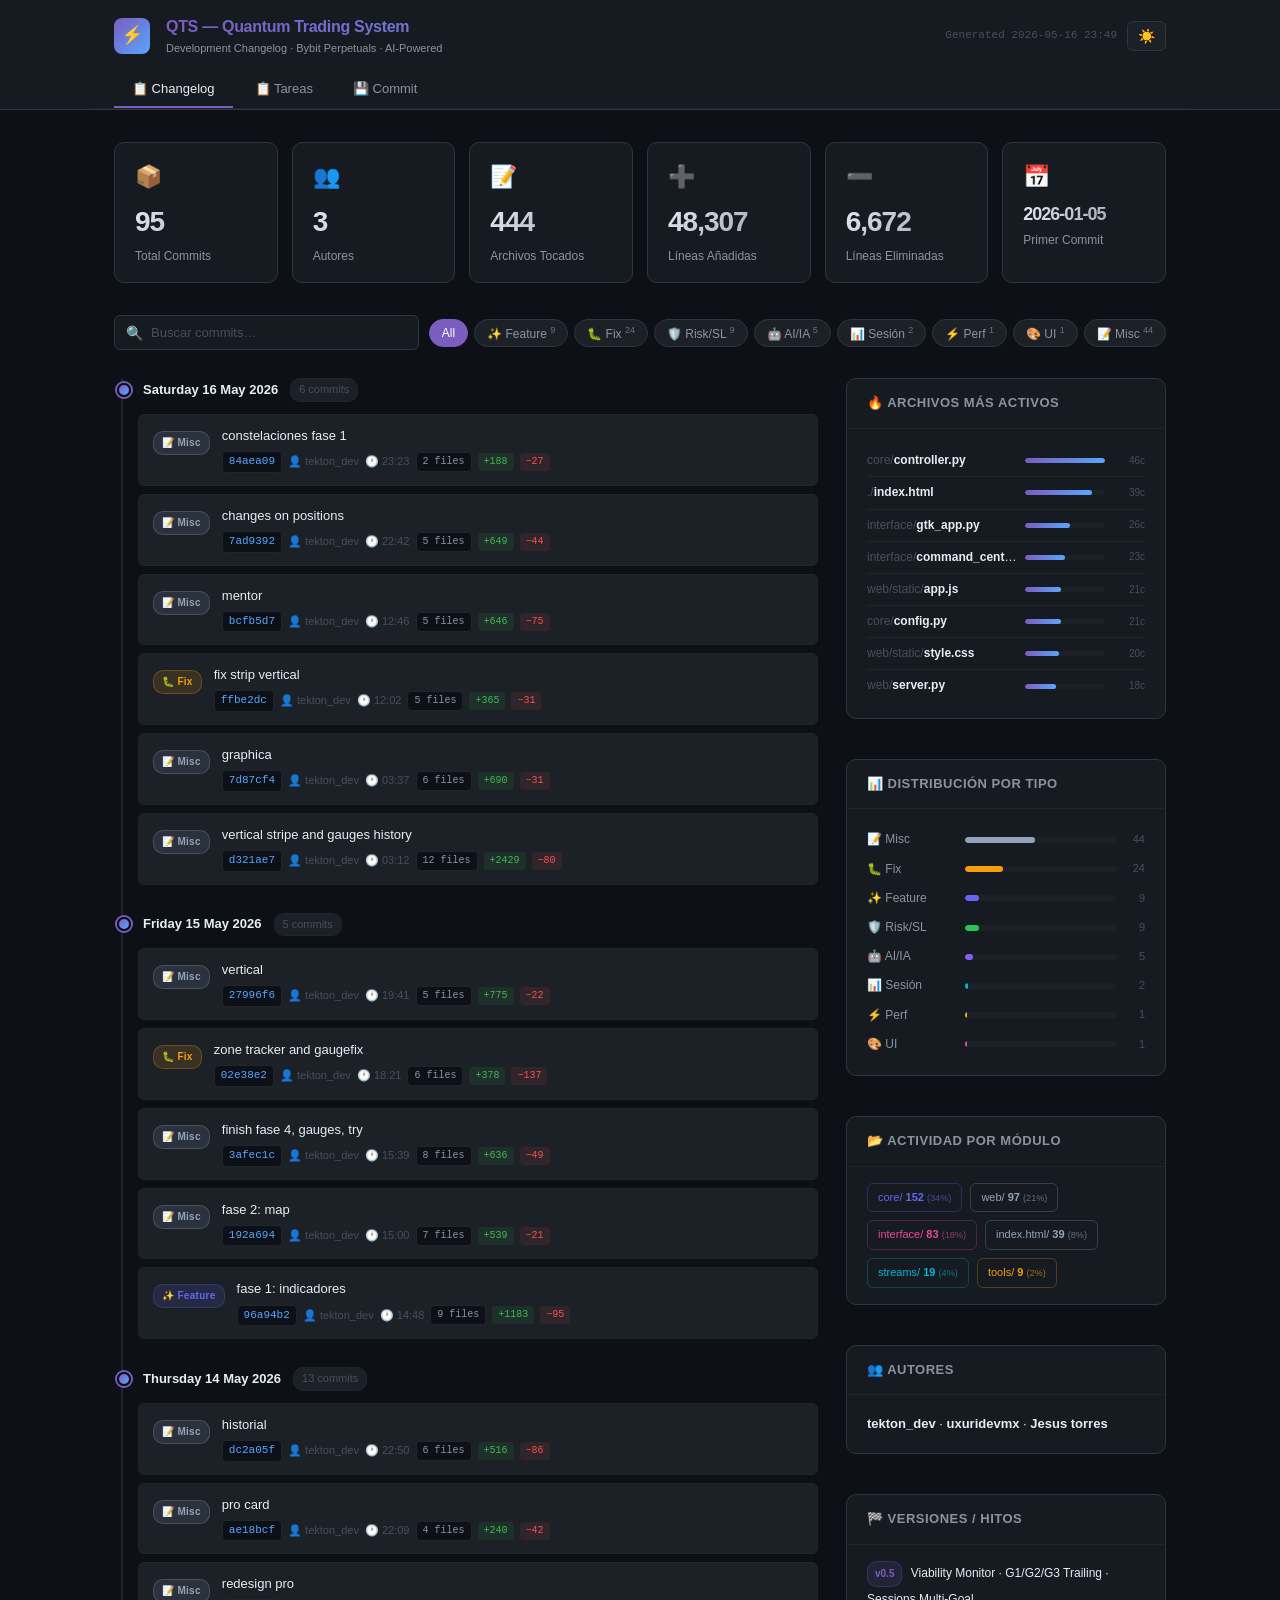
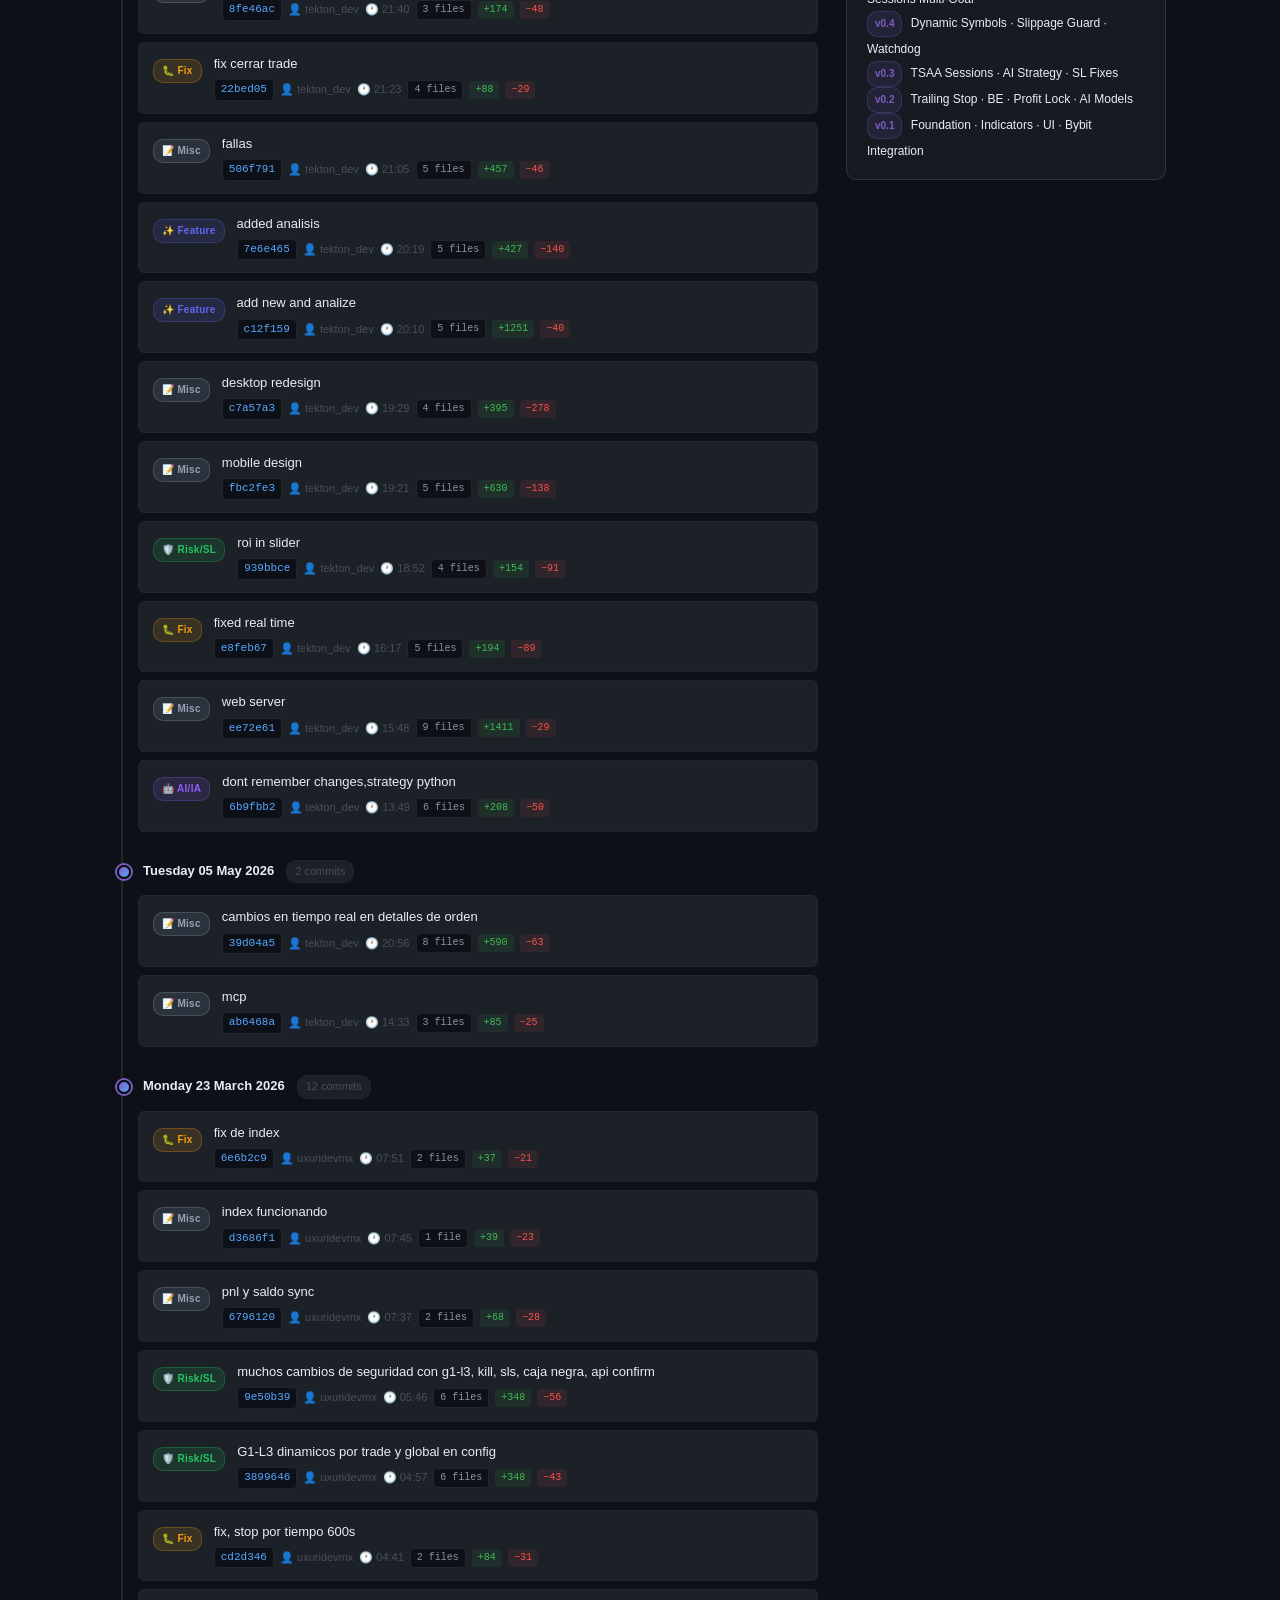
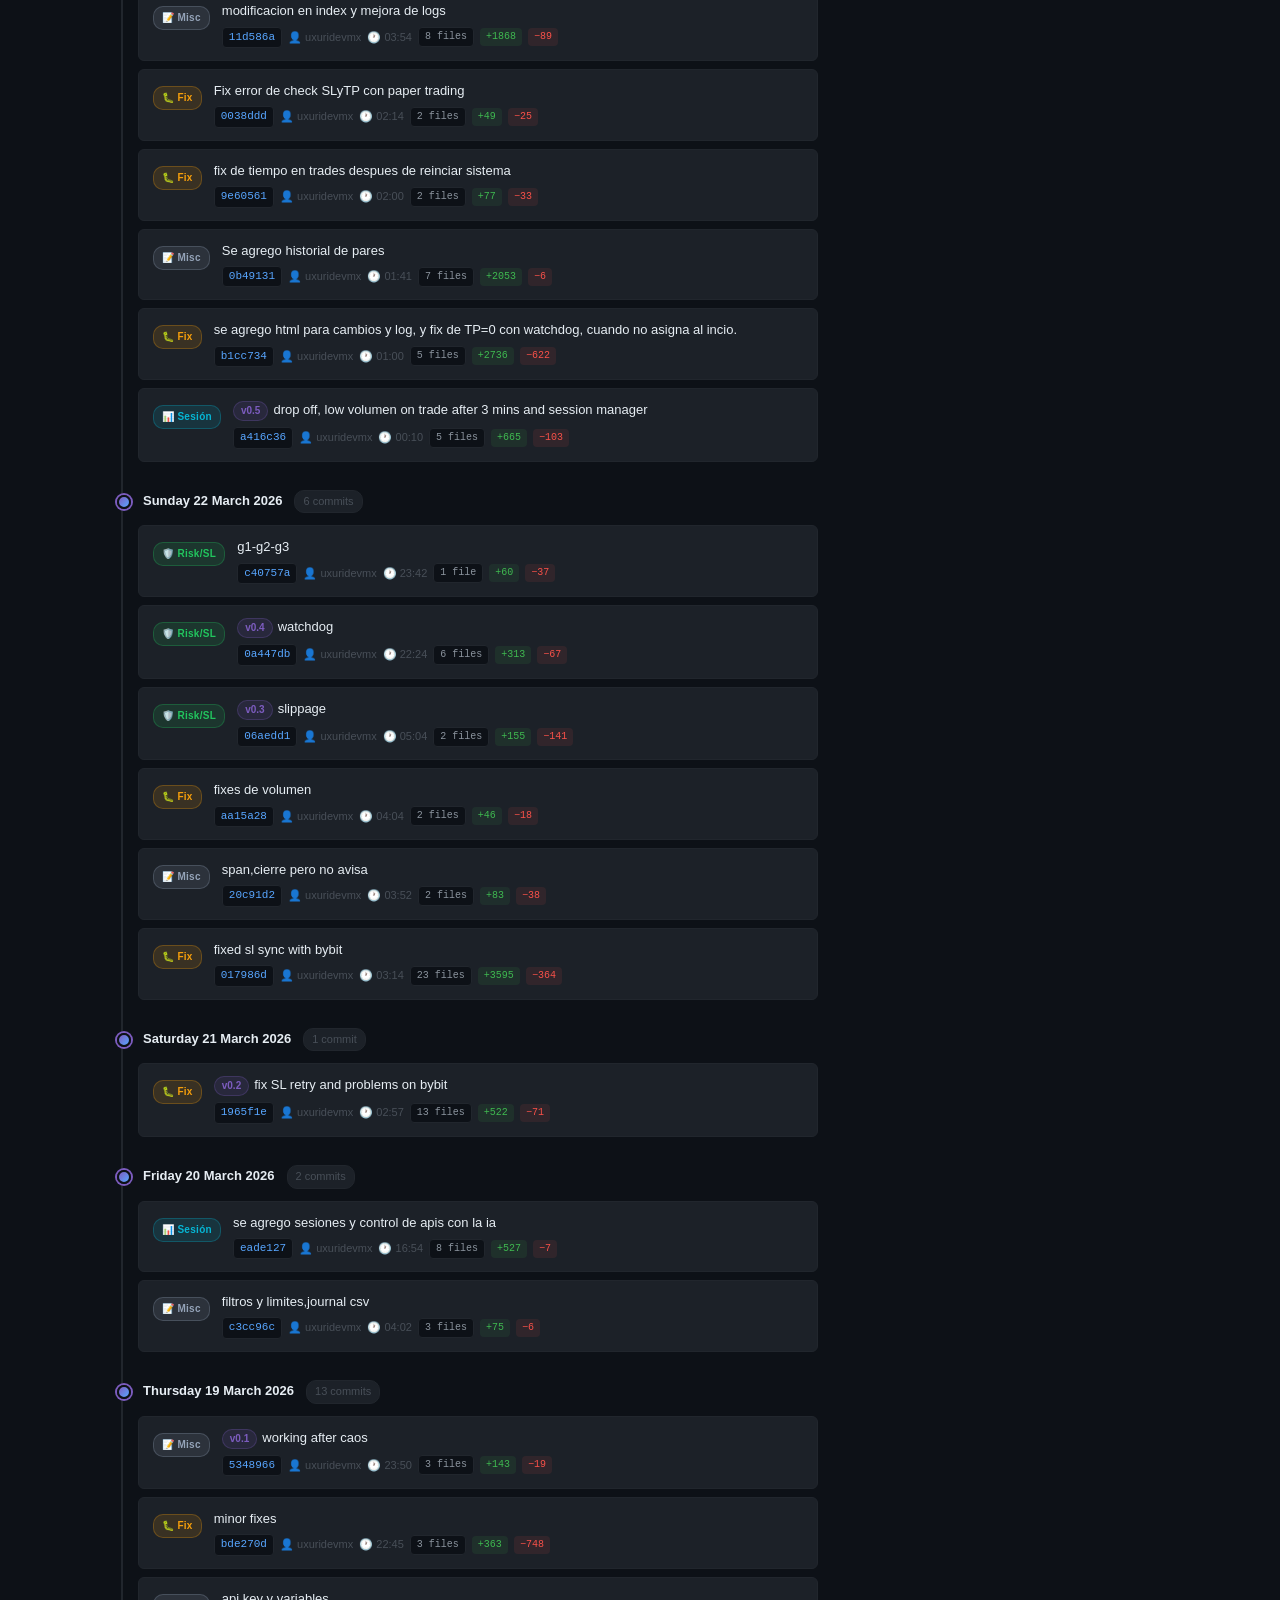
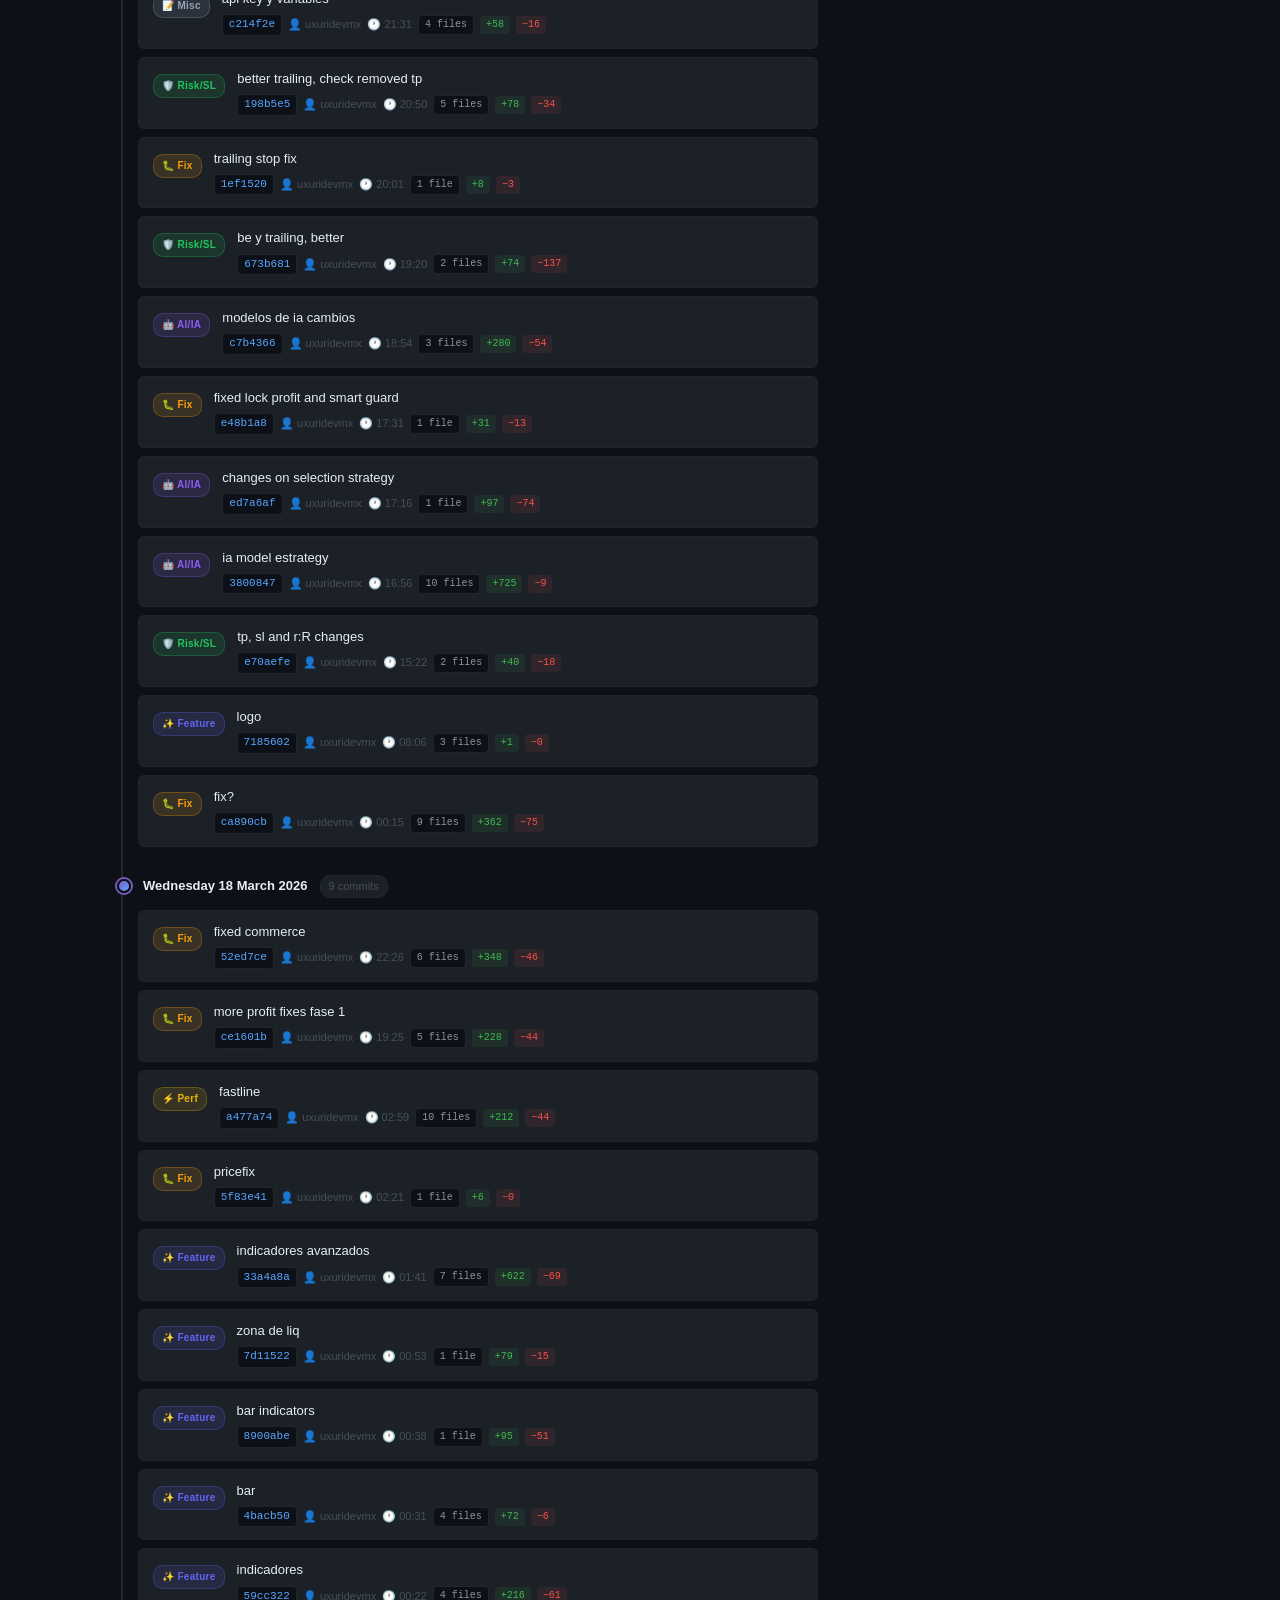
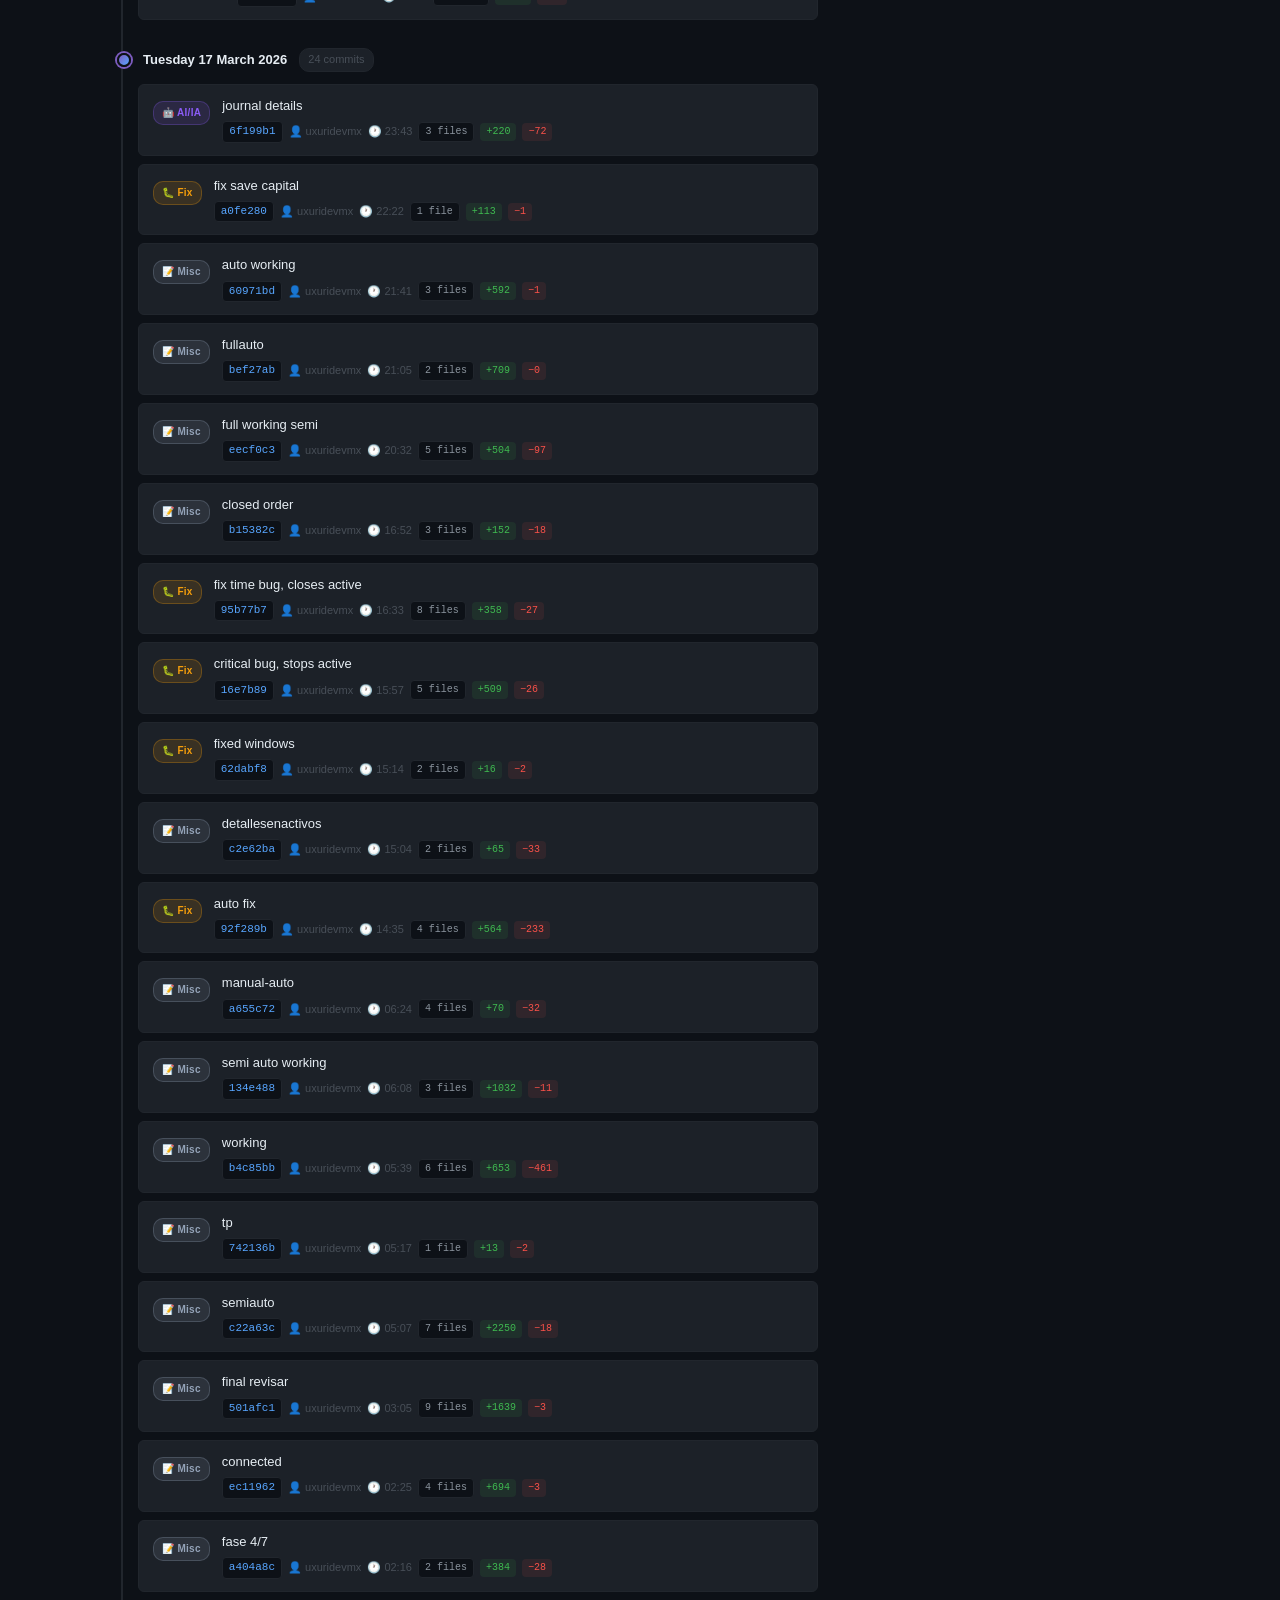
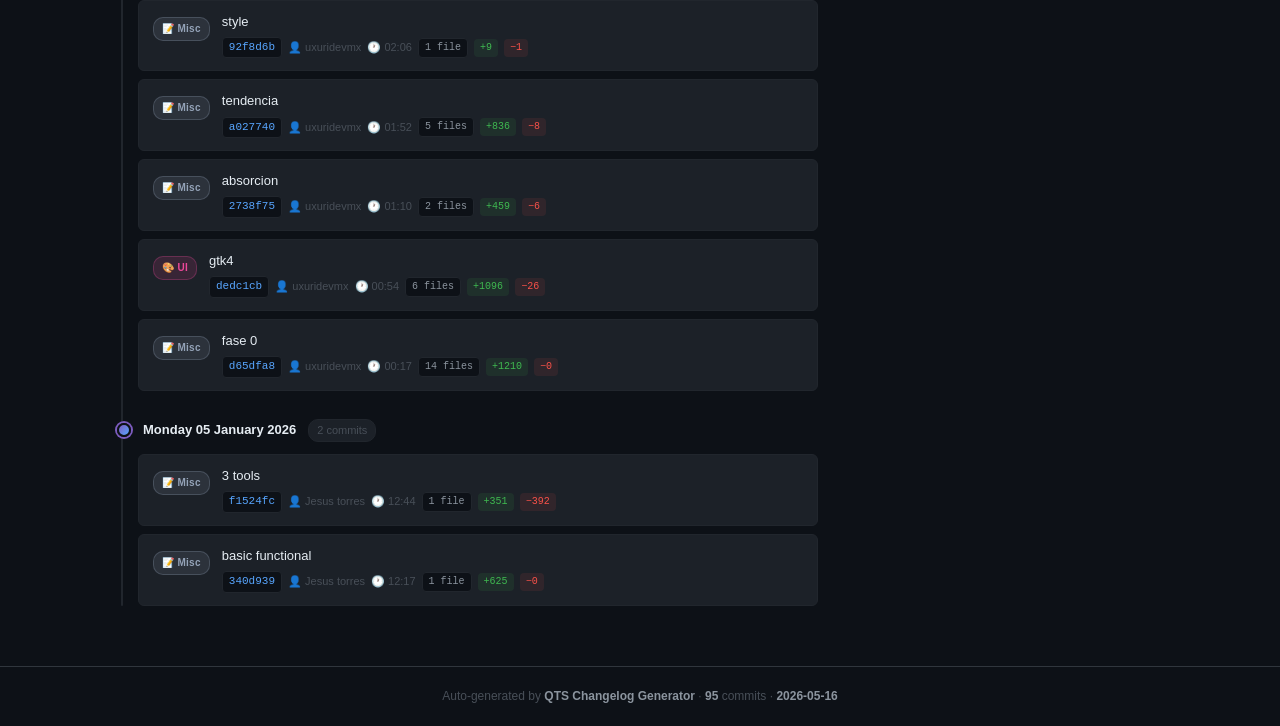
==== commit a23633ef: "mercado tab" ====
--- a/index.html
+++ b/index.html
@@ -648,7 +648,7 @@
       <p>Development Changelog · Bybit Perpetuals · AI-Powered</p>
     </div>
     <div class="header-actions">
-      <span class="gen-date">Generated 2026-05-16 23:23</span>
+      <span class="gen-date">Generated 2026-05-16 23:49</span>
       <button class="theme-btn" id="themeBtn" title="Toggle theme">🌙</button>
     </div>
   </div>
@@ -667,7 +667,7 @@
   <div class="stats-bar">
     <div class="stat-card">
       <div class="stat-icon">📦</div>
-      <div class="stat-value">94</div>
+      <div class="stat-value">95</div>
       <div class="stat-label">Total Commits</div>
     </div>
     <div class="stat-card">
@@ -677,17 +677,17 @@
     </div>
     <div class="stat-card">
       <div class="stat-icon">📝</div>
-      <div class="stat-value">442</div>
+      <div class="stat-value">444</div>
       <div class="stat-label">Archivos Tocados</div>
     </div>
     <div class="stat-card">
       <div class="stat-icon">➕</div>
-      <div class="stat-value" style="color:var(--green)">48,119</div>
+      <div class="stat-value" style="color:var(--green)">48,307</div>
       <div class="stat-label">Líneas Añadidas</div>
     </div>
     <div class="stat-card">
       <div class="stat-icon">➖</div>
-      <div class="stat-value" style="color:var(--red)">6,645</div>
+      <div class="stat-value" style="color:var(--red)">6,672</div>
       <div class="stat-label">Líneas Eliminadas</div>
     </div>
     <div class="stat-card">
@@ -704,7 +704,7 @@
       <input type="text" id="search" placeholder="Buscar commits…" autocomplete="off">
     </div>
     <div class="filter-pills" id="filterPills">
-      <button class="filter-pill active" data-cat="all">All</button><button class="filter-pill" data-cat="feat" style="--pill-color:#6366f1">✨ Feature <sup>9</sup></button><button class="filter-pill" data-cat="fix" style="--pill-color:#f59e0b">🐛 Fix <sup>24</sup></button><button class="filter-pill" data-cat="risk" style="--pill-color:#22c55e">🛡️ Risk/SL <sup>9</sup></button><button class="filter-pill" data-cat="ai" style="--pill-color:#8b5cf6">🤖 AI/IA <sup>5</sup></button><button class="filter-pill" data-cat="session" style="--pill-color:#06b6d4">📊 Sesión <sup>2</sup></button><button class="filter-pill" data-cat="perf" style="--pill-color:#eab308">⚡ Perf <sup>1</sup></button><button class="filter-pill" data-cat="ui" style="--pill-color:#ec4899">🎨 UI <sup>1</sup></button><button class="filter-pill" data-cat="other" style="--pill-color:#94a3b8">📝 Misc <sup>43</sup></button>
+      <button class="filter-pill active" data-cat="all">All</button><button class="filter-pill" data-cat="feat" style="--pill-color:#6366f1">✨ Feature <sup>9</sup></button><button class="filter-pill" data-cat="fix" style="--pill-color:#f59e0b">🐛 Fix <sup>24</sup></button><button class="filter-pill" data-cat="risk" style="--pill-color:#22c55e">🛡️ Risk/SL <sup>9</sup></button><button class="filter-pill" data-cat="ai" style="--pill-color:#8b5cf6">🤖 AI/IA <sup>5</sup></button><button class="filter-pill" data-cat="session" style="--pill-color:#06b6d4">📊 Sesión <sup>2</sup></button><button class="filter-pill" data-cat="perf" style="--pill-color:#eab308">⚡ Perf <sup>1</sup></button><button class="filter-pill" data-cat="ui" style="--pill-color:#ec4899">🎨 UI <sup>1</sup></button><button class="filter-pill" data-cat="other" style="--pill-color:#94a3b8">📝 Misc <sup>44</sup></button>
     </div>
   </div>
 
@@ -716,9 +716,25 @@
     <div class="day-header">
       <div class="day-dot"></div>
       <span class="day-label">Saturday 16 May 2026</span>
-      <span class="day-count">5 commits</span>
+      <span class="day-count">6 commits</span>
     </div>
     <div class="day-commits">
+
+    <div class="commit-card" data-cat="other" data-msg="constelaciones fase 1" data-hash="84aea09cd04a12df102385a48afef1849d36d775" onclick="showCommitDetail(this)">
+      <div class="commit-left">
+        <span class="cat-pill" style="background:#94a3b822;color:#94a3b8;border-color:#94a3b844"
+              title="Misc">📝 Misc</span>
+      </div>
+      <div class="commit-body">
+        <div class="commit-msg">constelaciones fase 1</div>
+        <div class="commit-meta">
+          <code class="hash-chip">84aea09</code>
+          <span class="meta-author">👤 tekton_dev</span>
+          <span class="meta-time">🕐 23:23</span>
+          <span class="stat-chip files">2 files</span><span class="stat-chip ins">+188</span><span class="stat-chip del">−27</span>
+        </div>
+      </div>
+    </div>
 
     <div class="commit-card" data-cat="other" data-msg="changes on positions" data-hash="7ad9392d397e48ecdf9b783cd18ff35e7a94ff7f" onclick="showCommitDetail(this)">
       <div class="commit-left">
@@ -2364,9 +2380,9 @@
             <span class="file-path">./</span><strong>index.html</strong>
           </div>
           <div class="file-bar-wrap">
-            <div class="file-bar" style="width:82%"></div>
+            <div class="file-bar" style="width:84%"></div>
           </div>
-          <span class="file-count">38c</span>
+          <span class="file-count">39c</span>
         </div>
         <div class="file-row">
           <div class="file-name">
@@ -2433,28 +2449,28 @@
         <div class="cat-bar-row">
           <span class="cat-bar-label">📝 Misc</span>
           <div class="cat-bar-track">
-            <div class="cat-bar-fill" style="width:45.7%;background:#94a3b8"></div>
+            <div class="cat-bar-fill" style="width:46.3%;background:#94a3b8"></div>
           </div>
-          <span class="cat-bar-count">43</span>
+          <span class="cat-bar-count">44</span>
         </div>
         <div class="cat-bar-row">
           <span class="cat-bar-label">🐛 Fix</span>
           <div class="cat-bar-track">
-            <div class="cat-bar-fill" style="width:25.5%;background:#f59e0b"></div>
+            <div class="cat-bar-fill" style="width:25.3%;background:#f59e0b"></div>
           </div>
           <span class="cat-bar-count">24</span>
         </div>
         <div class="cat-bar-row">
           <span class="cat-bar-label">✨ Feature</span>
           <div class="cat-bar-track">
-            <div class="cat-bar-fill" style="width:9.6%;background:#6366f1"></div>
+            <div class="cat-bar-fill" style="width:9.5%;background:#6366f1"></div>
           </div>
           <span class="cat-bar-count">9</span>
         </div>
         <div class="cat-bar-row">
           <span class="cat-bar-label">🛡️ Risk/SL</span>
           <div class="cat-bar-track">
-            <div class="cat-bar-fill" style="width:9.6%;background:#22c55e"></div>
+            <div class="cat-bar-fill" style="width:9.5%;background:#22c55e"></div>
           </div>
           <span class="cat-bar-count">9</span>
         </div>
@@ -2494,7 +2510,7 @@
       <div class="section-head">📂 Actividad por Módulo</div>
       <div class="section-body">
         <div class="modules-grid">
-          <div class="mod-pill" style="border-color:#6366f144;color:#6366f1">core/ <strong>152</strong> <small>(34%)</small></div><div class="mod-pill" style="border-color:#94a3b844;color:#94a3b8">web/ <strong>97</strong> <small>(21%)</small></div><div class="mod-pill" style="border-color:#ec489944;color:#ec4899">interface/ <strong>83</strong> <small>(18%)</small></div><div class="mod-pill" style="border-color:#94a3b844;color:#94a3b8">index.html/ <strong>38</strong> <small>(8%)</small></div><div class="mod-pill" style="border-color:#06b6d444;color:#06b6d4">streams/ <strong>19</strong> <small>(4%)</small></div><div class="mod-pill" style="border-color:#f59e0b44;color:#f59e0b">tools/ <strong>8</strong> <small>(1%)</small></div>
+          <div class="mod-pill" style="border-color:#6366f144;color:#6366f1">core/ <strong>152</strong> <small>(34%)</small></div><div class="mod-pill" style="border-color:#94a3b844;color:#94a3b8">web/ <strong>97</strong> <small>(21%)</small></div><div class="mod-pill" style="border-color:#ec489944;color:#ec4899">interface/ <strong>83</strong> <small>(18%)</small></div><div class="mod-pill" style="border-color:#94a3b844;color:#94a3b8">index.html/ <strong>39</strong> <small>(8%)</small></div><div class="mod-pill" style="border-color:#06b6d444;color:#06b6d4">streams/ <strong>19</strong> <small>(4%)</small></div><div class="mod-pill" style="border-color:#f59e0b44;color:#f59e0b">tools/ <strong>9</strong> <small>(2%)</small></div>
         </div>
       </div>
     </div>
@@ -2586,7 +2602,7 @@
 
 <footer>
   Auto-generated by <strong>QTS Changelog Generator</strong> ·
-  <strong>94</strong> commits ·
+  <strong>95</strong> commits ·
   <strong>2026-05-16</strong>
 </footer>
 
@@ -2594,7 +2610,7 @@
 
 <script>
 // ─── Commits data (embedded) ────────────────────────────────────────────────
-window.COMMITS_DATA = {"7ad9392d397e48ecdf9b783cd18ff35e7a94ff7f": {"message": "changes on positions", "body": "", "author": "tekton_dev", "date": "2026-05-16 22:42", "files_list": [{"file": "index.html", "ins": 39, "del": 23}, {"file": "web/server.py", "ins": 184, "del": 0}, {"file": "web/static/app.js", "ins": 255, "del": 21}, {"file": "web/static/index.html", "ins": 88, "del": 0}, {"file": "web/static/style.css", "ins": 83, "del": 0}], "ins": 649, "del": 44, "cat": "other", "version": "", "short": "7ad9392"}, "bcfb5d707889834c214935f1e16c5261e74c0c42": {"message": "mentor", "body": "", "author": "tekton_dev", "date": "2026-05-16 12:46", "files_list": [{"file": "core/db.py", "ins": 92, "del": 15}, {"file": "index.html", "ins": 38, "del": 22}, {"file": "web/server.py", "ins": 353, "del": 3}, {"file": "web/static/app.js", "ins": 117, "del": 35}, {"file": "web/static/style.css", "ins": 46, "del": 0}], "ins": 646, "del": 75, "cat": "other", "version": "", "short": "bcfb5d7"}, "ffbe2dc09e375dfb41e9ae12939f3b3030884ad6": {"message": "fix strip vertical", "body": "", "author": "tekton_dev", "date": "2026-05-16 12:02", "files_list": [{"file": "core/db.py", "ins": 142, "del": 0}, {"file": "index.html", "ins": 39, "del": 23}, {"file": "web/server.py", "ins": 146, "del": 0}, {"file": "web/static/app.js", "ins": 6, "del": 2}, {"file": "web/zone_tracker.py", "ins": 32, "del": 6}], "ins": 365, "del": 31, "cat": "fix", "version": "", "short": "ffbe2dc"}, "7d87cf46086d6abf7549b7e47a3d6e54545738d4": {"message": "graphica", "body": "", "author": "tekton_dev", "date": "2026-05-16 03:37", "files_list": [{"file": "index.html", "ins": 47, "del": 21}, {"file": "web/server.py", "ins": 103, "del": 0}, {"file": "web/static/app.js", "ins": 286, "del": 0}, {"file": "web/static/index.html", "ins": 32, "del": 0}, {"file": "web/static/lib/gravity_vertical.js", "ins": 49, "del": 3}, {"file": "web/static/style.css", "ins": 173, "del": 7}], "ins": 690, "del": 31, "cat": "other", "version": "", "short": "7d87cf4"}, "d321ae7db1af1384001e71bc646d43d1fa40470d": {"message": "vertical stripe and gauges history", "body": "", "author": "tekton_dev", "date": "2026-05-16 03:12", "files_list": [{"file": "index.html", "ins": 41, "del": 25}, {"file": "web/energy_tracker.py", "ins": 165, "del": 0}, {"file": "web/eta_estimator.py", "ins": 192, "del": 0}, {"file": "web/level_tracker.py", "ins": 180, "del": 0}, {"file": "web/server.py", "ins": 123, "del": 0}, {"file": "web/static/app.js", "ins": 585, "del": 15}, {"file": "web/static/index.html", "ins": 79, "del": 0}, {"file": "web/static/lib/gauges.js", "ins": 71, "del": 7}, {"file": "web/static/lib/gravity.js", "ins": 260, "del": 11}, {"file": "web/static/lib/gravity_vertical.js", "ins": 245, "del": 13}, {"file": "web/static/style.css", "ins": 447, "del": 9}, {"file": "web/zone_tracker.py", "ins": 41, "del": 0}], "ins": 2429, "del": 80, "cat": "other", "version": "", "short": "d321ae7"}, "27996f6fc57e8f3961957f0e9a99f7d09c19dd3c": {"message": "vertical", "body": "", "author": "tekton_dev", "date": "2026-05-15 19:41", "files_list": [{"file": "index.html", "ins": 36, "del": 20}, {"file": "web/static/app.js", "ins": 99, "del": 2}, {"file": "web/static/index.html", "ins": 25, "del": 0}, {"file": "web/static/lib/gravity_vertical.js", "ins": 296, "del": 0}, {"file": "web/static/style.css", "ins": 319, "del": 0}], "ins": 775, "del": 22, "cat": "other", "version": "", "short": "27996f6"}, "02e38e2cb28eb8a700e72d5473188e5df9e5c780": {"message": "zone tracker and gaugefix", "body": "", "author": "tekton_dev", "date": "2026-05-15 18:21", "files_list": [{"file": "core/db.py", "ins": 71, "del": 0}, {"file": "index.html", "ins": 41, "del": 25}, {"file": "web/server.py", "ins": 11, "del": 8}, {"file": "web/static/lib/gauges.js", "ins": 110, "del": 65}, {"file": "web/static/style.css", "ins": 28, "del": 25}, {"file": "web/zone_tracker.py", "ins": 117, "del": 14}], "ins": 378, "del": 137, "cat": "fix", "version": "", "short": "02e38e2"}, "3afec1c1e1c7b29eb3dbd7d2f021ab13a56aad44": {"message": "finish fase 4, gauges, try", "body": "", "author": "tekton_dev", "date": "2026-05-15 15:39", "files_list": [{"file": "index.html", "ins": 37, "del": 21}, {"file": "plan_indicadores.md", "ins": 117, "del": 0}, {"file": "web/sentiment.py", "ins": 194, "del": 0}, {"file": "web/server.py", "ins": 16, "del": 0}, {"file": "web/static/app.js", "ins": 84, "del": 28}, {"file": "web/static/index.html", "ins": 1, "del": 0}, {"file": "web/static/lib/gauges.js", "ins": 140, "del": 0}, {"file": "web/static/style.css", "ins": 47, "del": 0}], "ins": 636, "del": 49, "cat": "other", "version": "", "short": "3afec1c"}, "192a6942db8c81083832fad5f15133a964890fab": {"message": "fase 2: map", "body": "", "author": "tekton_dev", "date": "2026-05-15 15:00", "files_list": [{"file": "index.html", "ins": 47, "del": 21}, {"file": "web/liquidity_map.py", "ins": 155, "del": 0}, {"file": "web/server.py", "ins": 36, "del": 0}, {"file": "web/static/app.js", "ins": 74, "del": 0}, {"file": "web/static/index.html", "ins": 1, "del": 0}, {"file": "web/static/lib/gravity.js", "ins": 205, "del": 0}, {"file": "web/static/style.css", "ins": 21, "del": 0}], "ins": 539, "del": 21, "cat": "other", "version": "", "short": "192a694"}, "96a94b2995dc5f9c449efd1b35f55dffbc598a42": {"message": "fase 1: indicadores", "body": "", "author": "tekton_dev", "date": "2026-05-15 14:48", "files_list": [{"file": "index.html", "ins": 33, "del": 17}, {"file": "plan_indicadores.md", "ins": 407, "del": 0}, {"file": "web/calculator.py", "ins": 14, "del": 0}, {"file": "web/server.py", "ins": 12, "del": 1}, {"file": "web/static/app.js", "ins": 271, "del": 77}, {"file": "web/static/index.html", "ins": 1, "del": 0}, {"file": "web/static/lib/scale.js", "ins": 119, "del": 0}, {"file": "web/static/style.css", "ins": 141, "del": 0}, {"file": "web/zone_tracker.py", "ins": 185, "del": 0}], "ins": 1183, "del": 95, "cat": "feat", "version": "", "short": "96a94b2"}, "dc2a05f260874e25ae498af777252b4d02e3a7c5": {"message": "historial", "body": "", "author": "tekton_dev", "date": "2026-05-14 22:50", "files_list": [{"file": "index.html", "ins": 34, "del": 18}, {"file": "web/calculator.py", "ins": 5, "del": 3}, {"file": "web/server.py", "ins": 99, "del": 6}, {"file": "web/static/app.js", "ins": 242, "del": 33}, {"file": "web/static/index.html", "ins": 44, "del": 0}, {"file": "web/static/style.css", "ins": 92, "del": 26}], "ins": 516, "del": 86, "cat": "other", "version": "", "short": "dc2a05f"}, "ae18bcfcf1b20bf76787e8102ff1d20946c911ec": {"message": "pro card", "body": "", "author": "tekton_dev", "date": "2026-05-14 22:09", "files_list": [{"file": "index.html", "ins": 37, "del": 21}, {"file": "web/server.py", "ins": 24, "del": 0}, {"file": "web/static/app.js", "ins": 141, "del": 17}, {"file": "web/static/style.css", "ins": 38, "del": 4}], "ins": 240, "del": 42, "cat": "other", "version": "", "short": "ae18bcf"}, "8fe46acc250346982a79167520d6ea998d0adf5a": {"message": "redesign pro", "body": "", "author": "tekton_dev", "date": "2026-05-14 21:40", "files_list": [{"file": "index.html", "ins": 33, "del": 17}, {"file": "web/static/app.js", "ins": 94, "del": 23}, {"file": "web/static/style.css", "ins": 47, "del": 8}], "ins": 174, "del": 48, "cat": "other", "version": "", "short": "8fe46ac"}, "22bed05c07cb60095cfd52c1ae8187b366362f3d": {"message": "fix cerrar  trade", "body": "", "author": "tekton_dev", "date": "2026-05-14 21:23", "files_list": [{"file": "index.html", "ins": 36, "del": 20}, {"file": "streams/account.py", "ins": 8, "del": 1}, {"file": "web/server.py", "ins": 23, "del": 0}, {"file": "web/static/app.js", "ins": 21, "del": 8}], "ins": 88, "del": 29, "cat": "fix", "version": "", "short": "22bed05"}, "506f791b02dd34cab8f42a62ead2b1a19358cab2": {"message": "fallas", "body": "", "author": "tekton_dev", "date": "2026-05-14 21:05", "files_list": [{"file": "index.html", "ins": 37, "del": 21}, {"file": "web/server.py", "ins": 49, "del": 0}, {"file": "web/static/app.js", "ins": 276, "del": 14}, {"file": "web/static/index.html", "ins": 7, "del": 0}, {"file": "web/static/style.css", "ins": 88, "del": 11}], "ins": 457, "del": 46, "cat": "other", "version": "", "short": "506f791"}, "7e6e465262158d014c3f806a359ced1be52ee754": {"message": "added analisis", "body": "", "author": "tekton_dev", "date": "2026-05-14 20:19", "files_list": [{"file": "index.html", "ins": 34, "del": 18}, {"file": "web/server.py", "ins": 116, "del": 0}, {"file": "web/static/app.js", "ins": 167, "del": 116}, {"file": "web/static/index.html", "ins": 16, "del": 6}, {"file": "web/static/style.css", "ins": 94, "del": 0}], "ins": 427, "del": 140, "cat": "feat", "version": "", "short": "7e6e465"}, "c12f1593309020cadd38784c67f6e37c3f9285d9": {"message": "add new and analize", "body": "", "author": "tekton_dev", "date": "2026-05-14 20:10", "files_list": [{"file": "index.html", "ins": 36, "del": 20}, {"file": "web/server.py", "ins": 121, "del": 1}, {"file": "web/static/app.js", "ins": 533, "del": 10}, {"file": "web/static/index.html", "ins": 215, "del": 0}, {"file": "web/static/style.css", "ins": 346, "del": 9}], "ins": 1251, "del": 40, "cat": "feat", "version": "", "short": "c12f159"}, "c7a57a3cac74cf0dfbbcd84ea63d9393e1c7ff68": {"message": "desktop redesign", "body": "", "author": "tekton_dev", "date": "2026-05-14 19:29", "files_list": [{"file": "index.html", "ins": 35, "del": 19}, {"file": "web/static/app.js", "ins": 48, "del": 54}, {"file": "web/static/index.html", "ins": 162, "del": 153}, {"file": "web/static/style.css", "ins": 150, "del": 52}], "ins": 395, "del": 278, "cat": "other", "version": "", "short": "c7a57a3"}, "fbc2fe39bd45ccf81505aa150ae930432efcbaf3": {"message": "mobile design", "body": "", "author": "tekton_dev", "date": "2026-05-14 19:21", "files_list": [{"file": "index.html", "ins": 36, "del": 20}, {"file": "web/server.py", "ins": 36, "del": 1}, {"file": "web/static/app.js", "ins": 204, "del": 56}, {"file": "web/static/index.html", "ins": 177, "del": 57}, {"file": "web/static/style.css", "ins": 177, "del": 4}], "ins": 630, "del": 138, "cat": "other", "version": "", "short": "fbc2fe3"}, "939bbceccdd375190a9fe1c79052986e1986e2e3": {"message": "roi in slider", "body": "", "author": "tekton_dev", "date": "2026-05-14 18:52", "files_list": [{"file": "index.html", "ins": 33, "del": 17}, {"file": "web/calculator.py", "ins": 4, "del": 0}, {"file": "web/static/app.js", "ins": 86, "del": 45}, {"file": "web/static/style.css", "ins": 31, "del": 29}], "ins": 154, "del": 91, "cat": "risk", "version": "", "short": "939bbce"}, "e8feb6785d5a360caa6f4403fd22a2b0a2d3d2c4": {"message": "fixed real time", "body": "", "author": "tekton_dev", "date": "2026-05-14 16:17", "files_list": [{"file": "index.html", "ins": 35, "del": 19}, {"file": "web/calculator.py", "ins": 80, "del": 55}, {"file": "web/server.py", "ins": 21, "del": 3}, {"file": "web/static/app.js", "ins": 22, "del": 6}, {"file": "web/static/style.css", "ins": 36, "del": 6}], "ins": 194, "del": 89, "cat": "fix", "version": "", "short": "e8feb67"}, "ee72e614749e801a828198121430fa57b2de1316": {"message": "web server", "body": "", "author": "tekton_dev", "date": "2026-05-14 15:48", "files_list": [{"file": "index.html", "ins": 55, "del": 29}, {"file": "requirements.txt", "ins": 4, "del": 0}, {"file": "streams/account.py", "ins": 50, "del": 0}, {"file": "web/__init__.py", "ins": 0, "del": 0}, {"file": "web/calculator.py", "ins": 104, "del": 0}, {"file": "web/server.py", "ins": 332, "del": 0}, {"file": "web/static/app.js", "ins": 394, "del": 0}, {"file": "web/static/index.html", "ins": 92, "del": 0}, {"file": "web/static/style.css", "ins": 380, "del": 0}], "ins": 1411, "del": 29, "cat": "other", "version": "", "short": "ee72e61"}, "6b9fbb2a9c19deb998d0f93e43e0a90b6d78abd5": {"message": "dont remember changes,strategy python", "body": "", "author": "tekton_dev", "date": "2026-05-14 13:49", "files_list": [{"file": "core/ai_strategy.py", "ins": 12, "del": 6}, {"file": "core/config.py", "ins": 97, "del": 7}, {"file": "core/controller.py", "ins": 7, "del": 5}, {"file": "index.html", "ins": 47, "del": 31}, {"file": "interface/command_center.py", "ins": 42, "del": 0}, {"file": "streams/market.py", "ins": 3, "del": 1}], "ins": 208, "del": 50, "cat": "ai", "version": "", "short": "6b9fbb2"}, "39d04a50b56ae88b04072600b04efa57704b4c9f": {"message": "cambios en tiempo real en detalles de orden", "body": "", "author": "tekton_dev", "date": "2026-05-05 20:56", "files_list": [{"file": "core/ai_strategy.py", "ins": 18, "del": 2}, {"file": "core/controller.py", "ins": 14, "del": 0}, {"file": "core/trend.py", "ins": 4, "del": 0}, {"file": "index.html", "ins": 46, "del": 20}, {"file": "interface/command_center.py", "ins": 256, "del": 3}, {"file": "interface/gtk_app.py", "ins": 223, "del": 34}, {"file": "streams/klines.py", "ins": 11, "del": 4}, {"file": "streams/market.py", "ins": 18, "del": 0}], "ins": 590, "del": 63, "cat": "other", "version": "", "short": "39d04a5"}, "ab6468a1bed9fbd1fcdf546dbeb534b2db0c4f64": {"message": "mcp", "body": "", "author": "tekton_dev", "date": "2026-05-05 14:33", "files_list": [{"file": ".mcp.json", "ins": 2, "del": 2}, {"file": "index.html", "ins": 39, "del": 23}, {"file": "loop.md", "ins": 44, "del": 0}], "ins": 85, "del": 25, "cat": "other", "version": "", "short": "ab6468a"}, "6e6b2c918f5ae0765bcfe5721402a6fc3a8381d8": {"message": "fix de index", "body": "", "author": "uxuridevmx", "date": "2026-03-23 07:51", "files_list": [{"file": "index.html", "ins": 36, "del": 20}, {"file": "tools/generate_changelog.py", "ins": 1, "del": 1}], "ins": 37, "del": 21, "cat": "fix", "version": "", "short": "6e6b2c9"}, "d3686f19ae9637c780f4989500af3008a0e0ff92": {"message": "index funcionando", "body": "", "author": "uxuridevmx", "date": "2026-03-23 07:45", "files_list": [{"file": "index.html", "ins": 39, "del": 23}], "ins": 39, "del": 23, "cat": "other", "version": "", "short": "d3686f1"}, "6796120968a5ca710ea310b89651087dee1fc40b": {"message": "pnl y saldo sync", "body": "", "author": "uxuridevmx", "date": "2026-03-23 07:37", "files_list": [{"file": "core/controller.py", "ins": 26, "del": 2}, {"file": "index.html", "ins": 42, "del": 26}], "ins": 68, "del": 28, "cat": "other", "version": "", "short": "6796120"}, "9e50b39978dd051e38d64c07a6b5c83206ffdd1a": {"message": "muchos cambios de seguridad con g1-l3, kill, sls, caja negra, api confirm", "body": "", "author": "uxuridevmx", "date": "2026-03-23 05:46", "files_list": [{"file": "core/config.py", "ins": 5, "del": 2}, {"file": "core/controller.py", "ins": 150, "del": 16}, {"file": "core/executor.py", "ins": 29, "del": 0}, {"file": "index.html", "ins": 48, "del": 32}, {"file": "interface/command_center.py", "ins": 102, "del": 0}, {"file": "interface/settings_view.py", "ins": 14, "del": 6}], "ins": 348, "del": 56, "cat": "risk", "version": "", "short": "9e50b39"}, "38996462443dcf058312e80f115bd484df0ccb0a": {"message": "G1-L3 dinamicos por trade y global en config", "body": "", "author": "uxuridevmx", "date": "2026-03-23 04:57", "files_list": [{"file": "core/config.py", "ins": 10, "del": 0}, {"file": "core/controller.py", "ins": 80, "del": 18}, {"file": "core/order_model.py", "ins": 19, "del": 0}, {"file": "index.html", "ins": 41, "del": 25}, {"file": "interface/command_center.py", "ins": 179, "del": 0}, {"file": "interface/settings_view.py", "ins": 19, "del": 0}], "ins": 348, "del": 43, "cat": "risk", "version": "", "short": "3899646"}, "cd2d346fc2dfcf2168e723bf9974033fdb46c412": {"message": "fix, stop por tiempo 600s", "body": "ahora revisa metricas antes de hacerlo", "author": "uxuridevmx", "date": "2026-03-23 04:41", "files_list": [{"file": "core/controller.py", "ins": 41, "del": 4}, {"file": "index.html", "ins": 43, "del": 27}], "ins": 84, "del": 31, "cat": "fix", "version": "", "short": "cd2d346"}, "11d586a3f72b1d3803d10f105aa61082ad5c9595": {"message": "modificacion en index y mejora de logs", "body": "", "author": "uxuridevmx", "date": "2026-03-23 03:54", "files_list": [{"file": "core/ai_strategy.py", "ins": 34, "del": 3}, {"file": "core/controller.py", "ins": 17, "del": 1}, {"file": "core/db.py", "ins": 49, "del": 0}, {"file": "index.html", "ins": 733, "del": 78}, {"file": "main.py", "ins": 5, "del": 0}, {"file": "main_terminal.py", "ins": 5, "del": 0}, {"file": "tools/changelog_server.py", "ins": 323, "del": 0}, {"file": "tools/generate_changelog.py", "ins": 702, "del": 7}], "ins": 1868, "del": 89, "cat": "other", "version": "", "short": "11d586a"}, "0038dddfe6a8f5c87ae3a22624930d446a63d8f7": {"message": "Fix error de check SLyTP con paper trading", "body": "Se agrego una funcion paraverificar que elSLyTP estuvieran seguros pero el wrapper del paper trading no la conocia", "author": "uxuridevmx", "date": "2026-03-23 02:14", "files_list": [{"file": "core/paper_wallet.py", "ins": 8, "del": 0}, {"file": "index.html", "ins": 41, "del": 25}], "ins": 49, "del": 25, "cat": "fix", "version": "", "short": "0038ddd"}, "9e60561d06d21eb1800ad640461c5148b5afd9af": {"message": "fix de tiempo en trades despues de reinciar sistema", "body": "", "author": "uxuridevmx", "date": "2026-03-23 02:00", "files_list": [{"file": "core/controller.py", "ins": 32, "del": 4}, {"file": "index.html", "ins": 45, "del": 29}], "ins": 77, "del": 33, "cat": "fix", "version": "", "short": "9e60561"}, "0b49131ea27c52b20fcd08a05c1732f637bf75f5": {"message": "Se agrego historial  de pares", "body": "Para llevar control y mejores estadisticas para el sistema", "author": "uxuridevmx", "date": "2026-03-23 01:41", "files_list": [{"file": "core/config.py", "ins": 1, "del": 0}, {"file": "core/controller.py", "ins": 16, "del": 4}, {"file": "core/db.py", "ins": 303, "del": 0}, {"file": "core/order_model.py", "ins": 2, "del": 0}, {"file": "index.html", "ins": 1713, "del": 0}, {"file": "main.py", "ins": 10, "del": 1}, {"file": "main_terminal.py", "ins": 8, "del": 1}], "ins": 2053, "del": 6, "cat": "other", "version": "", "short": "0b49131"}, "b1cc73409587df810b256c3940f8732e4c88e259": {"message": "se agrego html para cambios y log, y fix de TP=0 con watchdog, cuando no asigna al incio.", "body": "", "author": "uxuridevmx", "date": "2026-03-23 01:00", "files_list": [{"file": "core/controller.py", "ins": 75, "del": 38}, {"file": "core/executor.py", "ins": 19, "del": 0}, {"file": "docs/index.html", "ins": 1697, "del": 0}, {"file": "index.html", "ins": 0, "del": 584}, {"file": "tools/generate_changelog.py", "ins": 945, "del": 0}], "ins": 2736, "del": 622, "cat": "fix", "version": "", "short": "b1cc734"}, "a416c360f751d22f02658c709a58a6fec808b83a": {"message": "drop off, low  volumen on trade after 3 mins and session manager", "body": "", "author": "uxuridevmx", "date": "2026-03-23 00:10", "files_list": [{"file": "core/controller.py", "ins": 202, "del": 20}, {"file": "core/db.py", "ins": 67, "del": 4}, {"file": "core/session.py", "ins": 61, "del": 13}, {"file": "interface/gtk_app.py", "ins": 36, "del": 1}, {"file": "interface/session_view.py", "ins": 299, "del": 65}], "ins": 665, "del": 103, "cat": "session", "version": "v0.5", "short": "a416c36"}, "c40757a369fe317f1ec2c95e2d6c200978f6952f": {"message": "g1-g2-g3", "body": "", "author": "uxuridevmx", "date": "2026-03-22 23:42", "files_list": [{"file": "core/controller.py", "ins": 60, "del": 37}], "ins": 60, "del": 37, "cat": "risk", "version": "", "short": "c40757a"}, "0a447db4ed331d63bd7ce2732fc8eaddcbe31d4c": {"message": "watchdog", "body": "", "author": "uxuridevmx", "date": "2026-03-22 22:24", "files_list": [{"file": "core/ai_strategy.py", "ins": 19, "del": 10}, {"file": "core/controller.py", "ins": 143, "del": 27}, {"file": "core/db.py", "ins": 49, "del": 1}, {"file": "core/executor.py", "ins": 19, "del": 12}, {"file": "interface/gtk_app.py", "ins": 48, "del": 12}, {"file": "main_terminal.py", "ins": 35, "del": 5}], "ins": 313, "del": 67, "cat": "risk", "version": "v0.4", "short": "0a447db"}, "06aedd1760732c18436dc97c11be999ba693eb01": {"message": "slippage", "body": "", "author": "uxuridevmx", "date": "2026-03-22 05:04", "files_list": [{"file": "core/ai_strategy.py", "ins": 14, "del": 2}, {"file": "core/controller.py", "ins": 141, "del": 139}], "ins": 155, "del": 141, "cat": "risk", "version": "v0.3", "short": "06aedd1"}, "aa15a28f09f61becb1243af816e859ee4d7f652b": {"message": "fixes de volumen", "body": "", "author": "uxuridevmx", "date": "2026-03-22 04:04", "files_list": [{"file": "core/controller.py", "ins": 31, "del": 11}, {"file": "streams/market.py", "ins": 15, "del": 7}], "ins": 46, "del": 18, "cat": "fix", "version": "", "short": "aa15a28"}, "20c91d2b348263fa36f42624080afc242dfd03ef": {"message": "span,cierre pero no avisa", "body": "", "author": "uxuridevmx", "date": "2026-03-22 03:52", "files_list": [{"file": "core/ai_strategy.py", "ins": 52, "del": 29}, {"file": "core/controller.py", "ins": 31, "del": 9}], "ins": 83, "del": 38, "cat": "other", "version": "", "short": "20c91d2"}, "017986d9be1e07f694b528ca7e18510239e6fe39": {"message": "fixed sl sync with bybit", "body": "", "author": "uxuridevmx", "date": "2026-03-22 03:14", "files_list": [{"file": "AUTO_FIX.md", "ins": 341, "del": 0}, {"file": "CLAUDE.md", "ins": 134, "del": 0}, {"file": "FIX_ERROR_34040.md", "ins": 116, "del": 0}, {"file": "OBSERVABILITY.md", "ins": 305, "del": 0}, {"file": "core/ai_strategy.py", "ins": 262, "del": 189}, {"file": "core/config.py", "ins": 1, "del": 0}, {"file": "core/controller.py", "ins": 343, "del": 110}, {"file": "core/db.py", "ins": 228, "del": 19}, {"file": "core/executor.py", "ins": 246, "del": 29}, {"file": "core/log_analyst.py", "ins": 399, "del": 0}, {"file": "core/logger.py", "ins": 141, "del": 0}, {"file": "core/order_model.py", "ins": 2, "del": 0}, {"file": "core/paper_wallet.py", "ins": 37, "del": 6}, {"file": "interface/analyst_view.py", "ins": 448, "del": 0}, {"file": "interface/gtk_app.py", "ins": 35, "del": 0}, {"file": "memory/MEMORY.md", "ins": 3, "del": 0}, {"file": "memory/project_bybit_hedge_mode.md", "ins": 10, "del": 0}, {"file": "memory/project_clear_tp_bug.md", "ins": 10, "del": 0}, {"file": "memory/project_observability.md", "ins": 13, "del": 0}, {"file": "streams/account.py", "ins": 19, "del": 11}, {"file": "tools/auto_fix.py", "ins": 129, "del": 0}, {"file": "tools/log_viewer.py", "ins": 297, "del": 0}, {"file": "tools/verify_observability.py", "ins": 76, "del": 0}], "ins": 3595, "del": 364, "cat": "fix", "version": "", "short": "017986d"}, "1965f1e38f9a90e1e4850d2f2609ed4fd8f4e9cf": {"message": "fix SL retry and problems on bybit", "body": "", "author": "uxuridevmx", "date": "2026-03-21 02:57", "files_list": [{"file": "core/ai_strategy.py", "ins": 12, "del": 4}, {"file": "core/config.py", "ins": 2, "del": 0}, {"file": "core/controller.py", "ins": 125, "del": 33}, {"file": "core/db.py", "ins": 55, "del": 3}, {"file": "core/executor.py", "ins": 5, "del": 2}, {"file": "core/session.py", "ins": 41, "del": 3}, {"file": "interface/command_center.py", "ins": 1, "del": 1}, {"file": "interface/gtk_app.py", "ins": 8, "del": 0}, {"file": "interface/journal_view.py", "ins": 4, "del": 1}, {"file": "interface/order_panel.py", "ins": 1, "del": 1}, {"file": "interface/session_view.py", "ins": 174, "del": 0}, {"file": "interface/settings_view.py", "ins": 32, "del": 0}, {"file": "streams/account.py", "ins": 62, "del": 23}], "ins": 522, "del": 71, "cat": "fix", "version": "v0.2", "short": "1965f1e"}, "eade127f492cdb2b2287c791e1675da78203842d": {"message": "se agrego sesiones y control de apis con la ia", "body": "", "author": "uxuridevmx", "date": "2026-03-20 16:54", "files_list": [{"file": "core/audit_agent.py", "ins": 106, "del": 0}, {"file": "core/config.py", "ins": 6, "del": 0}, {"file": "core/controller.py", "ins": 98, "del": 0}, {"file": "core/db.py", "ins": 65, "del": 7}, {"file": "core/notifier.py", "ins": 7, "del": 0}, {"file": "core/order_model.py", "ins": 2, "del": 0}, {"file": "core/session.py", "ins": 126, "del": 0}, {"file": "interface/command_center.py", "ins": 117, "del": 0}], "ins": 527, "del": 7, "cat": "session", "version": "", "short": "eade127"}, "c3cc96c4643ce644a1354d201a9cbbb045d957a6": {"message": "filtros y limites,journal csv", "body": "", "author": "uxuridevmx", "date": "2026-03-20 04:02", "files_list": [{"file": "core/paper_wallet.py", "ins": 1, "del": 1}, {"file": "interface/journal_view.py", "ins": 73, "del": 4}, {"file": "interface/settings_view.py", "ins": 1, "del": 1}], "ins": 75, "del": 6, "cat": "other", "version": "", "short": "c3cc96c"}, "5348966ba9a70a3976a7f6b86bab2b12da1f147c": {"message": "working after caos", "body": "", "author": "uxuridevmx", "date": "2026-03-19 23:50", "files_list": [{"file": "core/ai_strategy.py", "ins": 8, "del": 2}, {"file": "core/controller.py", "ins": 65, "del": 16}, {"file": "streams/market.py", "ins": 70, "del": 1}], "ins": 143, "del": 19, "cat": "other", "version": "v0.1", "short": "5348966"}, "bde270dc21879dd58d55fa982dedfc594a414277": {"message": "minor fixes", "body": "", "author": "uxuridevmx", "date": "2026-03-19 22:45", "files_list": [{"file": "core/ai_strategy.py", "ins": 16, "del": 19}, {"file": "core/config.py", "ins": 65, "del": 0}, {"file": "core/controller.py", "ins": 282, "del": 729}], "ins": 363, "del": 748, "cat": "fix", "version": "", "short": "bde270d"}, "c214f2e8727bba24c124fd4ec8509623b6273c24": {"message": "api key y variables", "body": "", "author": "uxuridevmx", "date": "2026-03-19 21:31", "files_list": [{"file": "core/ai_strategy.py", "ins": 10, "del": 14}, {"file": "core/config.py", "ins": 7, "del": 0}, {"file": "core/controller.py", "ins": 5, "del": 2}, {"file": "interface/settings_view.py", "ins": 36, "del": 0}], "ins": 58, "del": 16, "cat": "other", "version": "", "short": "c214f2e"}, "198b5e58f40935741306e99e1dce4bac055501f9": {"message": "better  trailing, check removed tp", "body": "", "author": "uxuridevmx", "date": "2026-03-19 20:50", "files_list": [{"file": "core/ai_strategy.py", "ins": 1, "del": 1}, {"file": "core/config.py", "ins": 3, "del": 3}, {"file": "core/controller.py", "ins": 46, "del": 21}, {"file": "core/strategy.py", "ins": 22, "del": 9}, {"file": "interface/settings_view.py", "ins": 6, "del": 0}], "ins": 78, "del": 34, "cat": "risk", "version": "", "short": "198b5e5"}, "1ef15202d965bddfb4fabb12c1e448c9633d1cac": {"message": "trailing stop fix", "body": "", "author": "uxuridevmx", "date": "2026-03-19 20:01", "files_list": [{"file": "core/controller.py", "ins": 8, "del": 3}], "ins": 8, "del": 3, "cat": "fix", "version": "", "short": "1ef1520"}, "673b681475c7bcaacfeb6db8a81fa20ca7b6a153": {"message": "be y trailing, better", "body": "", "author": "uxuridevmx", "date": "2026-03-19 19:20", "files_list": [{"file": "core/controller.py", "ins": 64, "del": 134}, {"file": "interface/settings_view.py", "ins": 10, "del": 3}], "ins": 74, "del": 137, "cat": "risk", "version": "", "short": "673b681"}, "c7b4366de54b18921355282f1fddb3c2969a00ed": {"message": "modelos de ia cambios", "body": "", "author": "uxuridevmx", "date": "2026-03-19 18:54", "files_list": [{"file": "core/ai_strategy.py", "ins": 102, "del": 28}, {"file": "core/config.py", "ins": 13, "del": 2}, {"file": "interface/settings_view.py", "ins": 165, "del": 24}], "ins": 280, "del": 54, "cat": "ai", "version": "", "short": "c7b4366"}, "e48b1a8ed80edf13c0e422794dc792f4f3c086f7": {"message": "fixed lock  profit and smart guard", "body": "", "author": "uxuridevmx", "date": "2026-03-19 17:31", "files_list": [{"file": "core/controller.py", "ins": 31, "del": 13}], "ins": 31, "del": 13, "cat": "fix", "version": "", "short": "e48b1a8"}, "ed7a6af4c9cc8d87857223802d69050525e3075b": {"message": "changes on selection strategy", "body": "", "author": "uxuridevmx", "date": "2026-03-19 17:16", "files_list": [{"file": "core/ai_strategy.py", "ins": 97, "del": 74}], "ins": 97, "del": 74, "cat": "ai", "version": "", "short": "ed7a6af"}, "38008471d1244eebb25b4dabc0d6c388a04e877f": {"message": "ia model estrategy", "body": "", "author": "uxuridevmx", "date": "2026-03-19 16:56", "files_list": [{"file": ".gitignore", "ins": 1, "del": 0}, {"file": "=1.0.0", "ins": 0, "del": 0}, {"file": "core/ai_strategy.py", "ins": 424, "del": 0}, {"file": "core/config.py", "ins": 7, "del": 0}, {"file": "core/controller.py", "ins": 76, "del": 0}, {"file": "core/db.py", "ins": 13, "del": 7}, {"file": "core/order_model.py", "ins": 7, "del": 1}, {"file": "interface/order_panel.py", "ins": 50, "del": 1}, {"file": "interface/settings_view.py", "ins": 144, "del": 0}, {"file": "requirements.txt", "ins": 3, "del": 0}], "ins": 725, "del": 9, "cat": "ai", "version": "", "short": "3800847"}, "e70aefec77543e1dfa54a3f734985097b2a9a54d": {"message": "tp, sl and r:R changes", "body": "", "author": "uxuridevmx", "date": "2026-03-19 15:22", "files_list": [{"file": "core/controller.py", "ins": 8, "del": 8}, {"file": "core/strategy.py", "ins": 32, "del": 10}], "ins": 40, "del": 18, "cat": "risk", "version": "", "short": "e70aefe"}, "7185602084abbd39ec3227b4224a4e6fdc76317b": {"message": "logo", "body": "", "author": "uxuridevmx", "date": "2026-03-19 08:06", "files_list": [{"file": "assets/logo.jpg", "ins": 0, "del": 0}, {"file": "assets/logo.png", "ins": 0, "del": 0}, {"file": "main.py", "ins": 1, "del": 0}], "ins": 1, "del": 0, "cat": "feat", "version": "", "short": "7185602"}, "ca890cbe30ebba76e9e9a452ec2300a55b019671": {"message": "fix?", "body": "", "author": "uxuridevmx", "date": "2026-03-19 00:15", "files_list": [{"file": "core/config.py", "ins": 12, "del": 2}, {"file": "core/controller.py", "ins": 54, "del": 0}, {"file": "core/db.py", "ins": 14, "del": 6}, {"file": "core/order_model.py", "ins": 3, "del": 0}, {"file": "core/paper_wallet.py", "ins": 6, "del": 4}, {"file": "core/regime.py", "ins": 8, "del": 0}, {"file": "core/strategy.py", "ins": 149, "del": 48}, {"file": "interface/journal_view.py", "ins": 114, "del": 13}, {"file": "interface/settings_view.py", "ins": 2, "del": 2}], "ins": 362, "del": 75, "cat": "fix", "version": "", "short": "ca890cb"}, "52ed7cedc08b657e64c274f699179d049dbabe1d": {"message": "fixed commerce", "body": "", "author": "uxuridevmx", "date": "2026-03-18 22:26", "files_list": [{"file": "core/config.py", "ins": 39, "del": 22}, {"file": "core/controller.py", "ins": 130, "del": 21}, {"file": "core/executor.py", "ins": 36, "del": 0}, {"file": "interface/command_center.py", "ins": 5, "del": 2}, {"file": "interface/gtk_app.py", "ins": 15, "del": 0}, {"file": "interface/settings_view.py", "ins": 123, "del": 1}], "ins": 348, "del": 46, "cat": "fix", "version": "", "short": "52ed7ce"}, "ce1601b642f0518e8bbc5f0fc48654075a07aa82": {"message": "more profit fixes fase 1", "body": "", "author": "uxuridevmx", "date": "2026-03-18 19:25", "files_list": [{"file": "core/config.py", "ins": 26, "del": 1}, {"file": "core/controller.py", "ins": 108, "del": 26}, {"file": "core/strategy.py", "ins": 12, "del": 9}, {"file": "interface/command_center.py", "ins": 14, "del": 8}, {"file": "interface/settings_view.py", "ins": 68, "del": 0}], "ins": 228, "del": 44, "cat": "fix", "version": "", "short": "ce1601b"}, "a477a74e15c5156d2ec035333e442a526bea6f0c": {"message": "fastline", "body": "", "author": "uxuridevmx", "date": "2026-03-18 02:59", "files_list": [{"file": "core/config.py", "ins": 45, "del": 1}, {"file": "core/controller.py", "ins": 13, "del": 5}, {"file": "core/order_model.py", "ins": 3, "del": 0}, {"file": "core/paper_wallet.py", "ins": 3, "del": 0}, {"file": "core/trend.py", "ins": 34, "del": 14}, {"file": "interface/command_center.py", "ins": 39, "del": 10}, {"file": "interface/gtk_app.py", "ins": 4, "del": 4}, {"file": "interface/settings_view.py", "ins": 58, "del": 1}, {"file": "mcp_server.py", "ins": 4, "del": 3}, {"file": "streams/klines.py", "ins": 9, "del": 6}], "ins": 212, "del": 44, "cat": "perf", "version": "", "short": "a477a74"}, "5f83e41e927ab1588e3c68ca953e55d9ebc7ab25": {"message": "pricefix", "body": "", "author": "uxuridevmx", "date": "2026-03-18 02:21", "files_list": [{"file": "mcp_server.py", "ins": 6, "del": 0}], "ins": 6, "del": 0, "cat": "fix", "version": "", "short": "5f83e41"}, "33a4a8ae5730218d7bf2aafeb689342ab59741aa": {"message": "indicadores avanzados", "body": "", "author": "uxuridevmx", "date": "2026-03-18 01:41", "files_list": [{"file": "core/config.py", "ins": 4, "del": 0}, {"file": "core/controller.py", "ins": 2, "del": 0}, {"file": "core/paper_wallet.py", "ins": 379, "del": 0}, {"file": "interface/command_center.py", "ins": 14, "del": 20}, {"file": "interface/extractor_view.py", "ins": 40, "del": 10}, {"file": "interface/gtk_app.py", "ins": 66, "del": 38}, {"file": "interface/settings_view.py", "ins": 117, "del": 1}], "ins": 622, "del": 69, "cat": "feat", "version": "", "short": "33a4a8a"}, "7d11522d947eb10073314e2d01b11e9ae3340627": {"message": "zona de liq", "body": "", "author": "uxuridevmx", "date": "2026-03-18 00:53", "files_list": [{"file": "interface/command_center.py", "ins": 79, "del": 15}], "ins": 79, "del": 15, "cat": "feat", "version": "", "short": "7d11522"}, "8900abec6d36cea449abd892e898c3dc48487943": {"message": "bar indicators", "body": "", "author": "uxuridevmx", "date": "2026-03-18 00:38", "files_list": [{"file": "interface/command_center.py", "ins": 95, "del": 51}], "ins": 95, "del": 51, "cat": "feat", "version": "", "short": "8900abe"}, "4bacb50b7cf557dfee194b42ac997abc98b00532": {"message": "bar", "body": "", "author": "uxuridevmx", "date": "2026-03-18 00:31", "files_list": [{"file": "interface/command_center.py", "ins": 27, "del": 0}, {"file": "interface/gtk_app.py", "ins": 7, "del": 0}, {"file": "streams/account.py", "ins": 12, "del": 1}, {"file": "streams/market.py", "ins": 26, "del": 5}], "ins": 72, "del": 6, "cat": "feat", "version": "", "short": "4bacb50"}, "59cc32211d4263bd25a9751fa5b2f19675db965a": {"message": "indicadores", "body": "", "author": "uxuridevmx", "date": "2026-03-18 00:22", "files_list": [{"file": "core/controller.py", "ins": 8, "del": 9}, {"file": "core/executor.py", "ins": 10, "del": 6}, {"file": "interface/command_center.py", "ins": 196, "del": 45}, {"file": "interface/gtk_app.py", "ins": 2, "del": 1}], "ins": 216, "del": 61, "cat": "feat", "version": "", "short": "59cc322"}, "6f199b17f1241f2e74f229968d587059f5813aff": {"message": "journal details", "body": "", "author": "uxuridevmx", "date": "2026-03-17 23:43", "files_list": [{"file": "core/controller.py", "ins": 69, "del": 12}, {"file": "interface/journal_view.py", "ins": 147, "del": 57}, {"file": "streams/account.py", "ins": 4, "del": 3}], "ins": 220, "del": 72, "cat": "ai", "version": "", "short": "6f199b1"}, "a0fe280e6fd8d755a715d24eb83a0f824d7cb9de": {"message": "fix save capital", "body": "", "author": "uxuridevmx", "date": "2026-03-17 22:22", "files_list": [{"file": "core/controller.py", "ins": 113, "del": 1}], "ins": 113, "del": 1, "cat": "fix", "version": "", "short": "a0fe280"}, "60971bd872e088a79764a9ae9e696c24e433c529": {"message": "auto working", "body": "", "author": "uxuridevmx", "date": "2026-03-17 21:41", "files_list": [{"file": "interface/extractor_view.py", "ins": 525, "del": 0}, {"file": "interface/gtk_app.py", "ins": 8, "del": 0}, {"file": "mcp_server.py", "ins": 59, "del": 1}], "ins": 592, "del": 1, "cat": "other", "version": "", "short": "60971bd"}, "bef27ab565b6875a70cea9ed2cfb17ae33b69e6d": {"message": "fullauto", "body": "", "author": "uxuridevmx", "date": "2026-03-17 21:05", "files_list": [{"file": ".mcp.json", "ins": 8, "del": 0}, {"file": "mcp_server.py", "ins": 701, "del": 0}], "ins": 709, "del": 0, "cat": "other", "version": "", "short": "bef27ab"}, "eecf0c3880c077f4c1942ac60441376436b0c6ae": {"message": "full working semi", "body": "", "author": "uxuridevmx", "date": "2026-03-17 20:32", "files_list": [{"file": "core/controller.py", "ins": 170, "del": 12}, {"file": "core/executor.py", "ins": 34, "del": 4}, {"file": "core/regime.py", "ins": 76, "del": 4}, {"file": "core/strategy.py", "ins": 131, "del": 27}, {"file": "interface/command_center.py", "ins": 93, "del": 50}], "ins": 504, "del": 97, "cat": "other", "version": "", "short": "eecf0c3"}, "b15382c465134285b104b403dc74fffd6c9e9cac": {"message": "closed order", "body": "", "author": "uxuridevmx", "date": "2026-03-17 16:52", "files_list": [{"file": "core/config.py", "ins": 7, "del": 1}, {"file": "core/controller.py", "ins": 50, "del": 14}, {"file": "interface/command_center.py", "ins": 95, "del": 3}], "ins": 152, "del": 18, "cat": "other", "version": "", "short": "b15382c"}, "95b77b7af21a4acb5abfc71e1e2a75891b8c1978": {"message": "fix time bug,  closes active", "body": "", "author": "uxuridevmx", "date": "2026-03-17 16:33", "files_list": [{"file": "core/config.py", "ins": 13, "del": 2}, {"file": "core/controller.py", "ins": 66, "del": 19}, {"file": "core/order_model.py", "ins": 1, "del": 0}, {"file": "core/risk.py", "ins": 1, "del": 1}, {"file": "core/strategy.py", "ins": 1, "del": 1}, {"file": "interface/command_center.py", "ins": 38, "del": 4}, {"file": "interface/gtk_app.py", "ins": 7, "del": 0}, {"file": "interface/settings_view.py", "ins": 231, "del": 0}], "ins": 358, "del": 27, "cat": "fix", "version": "", "short": "95b77b7"}, "16e7b893b386ce0b4ea7621cd2b425b9b4ae9bbc": {"message": "critical bug, stops active", "body": "", "author": "uxuridevmx", "date": "2026-03-17 15:57", "files_list": [{"file": "core/controller.py", "ins": 90, "del": 22}, {"file": "core/db.py", "ins": 61, "del": 0}, {"file": "interface/command_center.py", "ins": 25, "del": 4}, {"file": "interface/gtk_app.py", "ins": 8, "del": 0}, {"file": "interface/journal_view.py", "ins": 325, "del": 0}], "ins": 509, "del": 26, "cat": "fix", "version": "", "short": "16e7b89"}, "62dabf8a00d28e19f836662955125e2c5340728c": {"message": "fixed windows", "body": "", "author": "uxuridevmx", "date": "2026-03-17 15:14", "files_list": [{"file": "interface/command_center.py", "ins": 2, "del": 0}, {"file": "interface/gtk_app.py", "ins": 14, "del": 2}], "ins": 16, "del": 2, "cat": "fix", "version": "", "short": "62dabf8"}, "c2e62ba10951997f40b4153c0493e234ff455bc0": {"message": "detallesenactivos", "body": "", "author": "uxuridevmx", "date": "2026-03-17 15:04", "files_list": [{"file": "interface/command_center.py", "ins": 57, "del": 22}, {"file": "interface/gtk_app.py", "ins": 8, "del": 11}], "ins": 65, "del": 33, "cat": "other", "version": "", "short": "c2e62ba"}, "92f289b24e74aa2ad0bd32fd776f9d35ad8d36d5": {"message": "auto fix", "body": "", "author": "uxuridevmx", "date": "2026-03-17 14:35", "files_list": [{"file": "core/controller.py", "ins": 37, "del": 12}, {"file": "core/db.py", "ins": 27, "del": 0}, {"file": "interface/command_center.py", "ins": 420, "del": 181}, {"file": "interface/gtk_app.py", "ins": 80, "del": 40}], "ins": 564, "del": 233, "cat": "fix", "version": "", "short": "92f289b"}, "a655c72d9f21b61e88be9f23a0cd273b2ae2bd18": {"message": "manual-auto", "body": "", "author": "uxuridevmx", "date": "2026-03-17 06:24", "files_list": [{"file": "core/config.py", "ins": 5, "del": 1}, {"file": "core/controller.py", "ins": 16, "del": 10}, {"file": "core/order_model.py", "ins": 1, "del": 1}, {"file": "interface/command_center.py", "ins": 48, "del": 20}], "ins": 70, "del": 32, "cat": "other", "version": "", "short": "a655c72"}, "134e488299f7756360e16369d96a237a8bf04a7f": {"message": "semi auto working", "body": "", "author": "uxuridevmx", "date": "2026-03-17 06:08", "files_list": [{"file": "core/controller.py", "ins": 69, "del": 1}, {"file": "interface/command_center.py", "ins": 926, "del": 0}, {"file": "interface/gtk_app.py", "ins": 37, "del": 10}], "ins": 1032, "del": 11, "cat": "other", "version": "", "short": "134e488"}, "b4c85bb1ef7015bd22e93a51e176cd8625e503c2": {"message": "working", "body": "", "author": "uxuridevmx", "date": "2026-03-17 05:39", "files_list": [{"file": "core/controller.py", "ins": 210, "del": 196}, {"file": "core/db.py", "ins": 121, "del": 1}, {"file": "core/notifier.py", "ins": 81, "del": 0}, {"file": "core/order_model.py", "ins": 13, "del": 9}, {"file": "interface/gtk_app.py", "ins": 2, "del": 5}, {"file": "interface/order_panel.py", "ins": 226, "del": 250}], "ins": 653, "del": 461, "cat": "other", "version": "", "short": "b4c85bb"}, "742136bcdf53850ccec0af4758e9cfbc43569fec": {"message": "tp", "body": "", "author": "uxuridevmx", "date": "2026-03-17 05:17", "files_list": [{"file": "core/controller.py", "ins": 13, "del": 2}], "ins": 13, "del": 2, "cat": "other", "version": "", "short": "742136b"}, "c22a63cc60823382b13ddd0d302857a98d600c0f": {"message": "semiauto", "body": "", "author": "uxuridevmx", "date": "2026-03-17 05:07", "files_list": [{"file": "core/controller.py", "ins": 509, "del": 0}, {"file": "core/executor.py", "ins": 420, "del": 0}, {"file": "core/order_model.py", "ins": 149, "del": 0}, {"file": "core/strategy.py", "ins": 438, "del": 0}, {"file": "interface/gtk_app.py", "ins": 124, "del": 18}, {"file": "interface/order_panel.py", "ins": 603, "del": 0}, {"file": "main.py", "ins": 7, "del": 0}], "ins": 2250, "del": 18, "cat": "other", "version": "", "short": "c22a63c"}, "501afc1ad8b21cfd86c86c6b2a35f2b5a04c05ba": {"message": "final revisar", "body": "", "author": "uxuridevmx", "date": "2026-03-17 03:05", "files_list": [{"file": "core/status_writer.py", "ins": 133, "del": 0}, {"file": "core/technicals.py", "ins": 254, "del": 0}, {"file": "gnome-extension/extension.js", "ins": 370, "del": 0}, {"file": "gnome-extension/install.sh", "ins": 51, "del": 0}, {"file": "gnome-extension/metadata.json", "ins": 8, "del": 0}, {"file": "gnome-extension/stylesheet.css", "ins": 11, "del": 0}, {"file": "interface/gtk_app.py", "ins": 157, "del": 3}, {"file": "streams/klines.py", "ins": 124, "del": 0}, {"file": "tools/analyze_trade.py", "ins": 531, "del": 0}], "ins": 1639, "del": 3, "cat": "other", "version": "", "short": "501afc1"}, "ec119626232bfaedc2218fae24b9a04907bdae2d": {"message": "connected", "body": "", "author": "uxuridevmx", "date": "2026-03-17 02:25", "files_list": [{"file": "core/risk.py", "ins": 168, "del": 0}, {"file": "interface/gtk_app.py", "ins": 166, "del": 3}, {"file": "interface/gtk_style.css", "ins": 9, "del": 0}, {"file": "streams/account.py", "ins": 351, "del": 0}], "ins": 694, "del": 3, "cat": "other", "version": "", "short": "ec11962"}, "a404a8c999889c3b8d9387760ef4c13853907406": {"message": "fase  4/7", "body": "", "author": "uxuridevmx", "date": "2026-03-17 02:16", "files_list": [{"file": "core/regime.py", "ins": 312, "del": 0}, {"file": "interface/gtk_app.py", "ins": 72, "del": 28}], "ins": 384, "del": 28, "cat": "other", "version": "", "short": "a404a8c"}, "92f8d6b2177e2daedcb530541845c72475362308": {"message": "style", "body": "", "author": "uxuridevmx", "date": "2026-03-17 02:06", "files_list": [{"file": "interface/gtk_app.py", "ins": 9, "del": 1}], "ins": 9, "del": 1, "cat": "other", "version": "", "short": "92f8d6b"}, "a02774051467e518295cf8bbceaa302fc014e1c5": {"message": "tendencia", "body": "", "author": "uxuridevmx", "date": "2026-03-17 01:52", "files_list": [{"file": "core/liquidity.py", "ins": 403, "del": 0}, {"file": "core/trend.py", "ins": 190, "del": 0}, {"file": "interface/gtk_app.py", "ins": 214, "del": 7}, {"file": "interface/gtk_style.css", "ins": 9, "del": 0}, {"file": "streams/market.py", "ins": 20, "del": 1}], "ins": 836, "del": 8, "cat": "other", "version": "", "short": "a027740"}, "2738f759e7813f0bb9597f0dc638a269973c1f59": {"message": "absorcion", "body": "", "author": "uxuridevmx", "date": "2026-03-17 01:10", "files_list": [{"file": "core/absorption.py", "ins": 336, "del": 0}, {"file": "interface/gtk_app.py", "ins": 123, "del": 6}], "ins": 459, "del": 6, "cat": "other", "version": "", "short": "2738f75"}, "dedc1cb6757eaeb84376aa57fbd422e9341e4f70": {"message": "gtk4", "body": "", "author": "uxuridevmx", "date": "2026-03-17 00:54", "files_list": [{"file": "interface/gtk_app.py", "ins": 852, "del": 0}, {"file": "interface/gtk_style.css", "ins": 129, "del": 0}, {"file": "main.py", "ins": 17, "del": 6}, {"file": "main_terminal.py", "ins": 20, "del": 0}, {"file": "setup.sh", "ins": 11, "del": 3}, {"file": "streams/market.py", "ins": 67, "del": 17}], "ins": 1096, "del": 26, "cat": "ui", "version": "", "short": "dedc1cb"}, "d65dfa8545d9d865c4159e7d7a294a59a5aacfb0": {"message": "fase  0", "body": "", "author": "uxuridevmx", "date": "2026-03-17 00:17", "files_list": [{"file": ".env.example", "ins": 21, "del": 0}, {"file": ".gitignore", "ins": 9, "del": 0}, {"file": "core/__init__.py", "ins": 0, "del": 0}, {"file": "core/config.py", "ins": 43, "del": 0}, {"file": "core/db.py", "ins": 56, "del": 0}, {"file": "interface/__init__.py", "ins": 0, "del": 0}, {"file": "interface/terminal.py", "ins": 466, "del": 0}, {"file": "main.py", "ins": 20, "del": 0}, {"file": "memory/MEMORY.md", "ins": 13, "del": 0}, {"file": "memory/project_phase1.md", "ins": 21, "del": 0}, {"file": "requirements.txt", "ins": 17, "del": 0}, {"file": "setup.sh", "ins": 52, "del": 0}, {"file": "streams/__init__.py", "ins": 0, "del": 0}, {"file": "streams/market.py", "ins": 492, "del": 0}], "ins": 1210, "del": 0, "cat": "other", "version": "", "short": "d65dfa8"}, "f1524fcdb954be0b4406adab176cec100ddb53d5": {"message": "3 tools", "body": "", "author": "Jesus torres", "date": "2026-01-05 12:44", "files_list": [{"file": "index.html", "ins": 351, "del": 392}], "ins": 351, "del": 392, "cat": "other", "version": "", "short": "f1524fc"}, "340d93974b44d2d55783baffaa2ee098da35498d": {"message": "basic functional", "body": "", "author": "Jesus torres", "date": "2026-01-05 12:17", "files_list": [{"file": "index.html", "ins": 625, "del": 0}], "ins": 625, "del": 0, "cat": "other", "version": "", "short": "340d939"}};
+window.COMMITS_DATA = {"84aea09cd04a12df102385a48afef1849d36d775": {"message": "constelaciones fase 1", "body": "", "author": "tekton_dev", "date": "2026-05-16 23:23", "files_list": [{"file": "index.html", "ins": 43, "del": 27}, {"file": "tools/correlations_job.py", "ins": 145, "del": 0}], "ins": 188, "del": 27, "cat": "other", "version": "", "short": "84aea09"}, "7ad9392d397e48ecdf9b783cd18ff35e7a94ff7f": {"message": "changes on positions", "body": "", "author": "tekton_dev", "date": "2026-05-16 22:42", "files_list": [{"file": "index.html", "ins": 39, "del": 23}, {"file": "web/server.py", "ins": 184, "del": 0}, {"file": "web/static/app.js", "ins": 255, "del": 21}, {"file": "web/static/index.html", "ins": 88, "del": 0}, {"file": "web/static/style.css", "ins": 83, "del": 0}], "ins": 649, "del": 44, "cat": "other", "version": "", "short": "7ad9392"}, "bcfb5d707889834c214935f1e16c5261e74c0c42": {"message": "mentor", "body": "", "author": "tekton_dev", "date": "2026-05-16 12:46", "files_list": [{"file": "core/db.py", "ins": 92, "del": 15}, {"file": "index.html", "ins": 38, "del": 22}, {"file": "web/server.py", "ins": 353, "del": 3}, {"file": "web/static/app.js", "ins": 117, "del": 35}, {"file": "web/static/style.css", "ins": 46, "del": 0}], "ins": 646, "del": 75, "cat": "other", "version": "", "short": "bcfb5d7"}, "ffbe2dc09e375dfb41e9ae12939f3b3030884ad6": {"message": "fix strip vertical", "body": "", "author": "tekton_dev", "date": "2026-05-16 12:02", "files_list": [{"file": "core/db.py", "ins": 142, "del": 0}, {"file": "index.html", "ins": 39, "del": 23}, {"file": "web/server.py", "ins": 146, "del": 0}, {"file": "web/static/app.js", "ins": 6, "del": 2}, {"file": "web/zone_tracker.py", "ins": 32, "del": 6}], "ins": 365, "del": 31, "cat": "fix", "version": "", "short": "ffbe2dc"}, "7d87cf46086d6abf7549b7e47a3d6e54545738d4": {"message": "graphica", "body": "", "author": "tekton_dev", "date": "2026-05-16 03:37", "files_list": [{"file": "index.html", "ins": 47, "del": 21}, {"file": "web/server.py", "ins": 103, "del": 0}, {"file": "web/static/app.js", "ins": 286, "del": 0}, {"file": "web/static/index.html", "ins": 32, "del": 0}, {"file": "web/static/lib/gravity_vertical.js", "ins": 49, "del": 3}, {"file": "web/static/style.css", "ins": 173, "del": 7}], "ins": 690, "del": 31, "cat": "other", "version": "", "short": "7d87cf4"}, "d321ae7db1af1384001e71bc646d43d1fa40470d": {"message": "vertical stripe and gauges history", "body": "", "author": "tekton_dev", "date": "2026-05-16 03:12", "files_list": [{"file": "index.html", "ins": 41, "del": 25}, {"file": "web/energy_tracker.py", "ins": 165, "del": 0}, {"file": "web/eta_estimator.py", "ins": 192, "del": 0}, {"file": "web/level_tracker.py", "ins": 180, "del": 0}, {"file": "web/server.py", "ins": 123, "del": 0}, {"file": "web/static/app.js", "ins": 585, "del": 15}, {"file": "web/static/index.html", "ins": 79, "del": 0}, {"file": "web/static/lib/gauges.js", "ins": 71, "del": 7}, {"file": "web/static/lib/gravity.js", "ins": 260, "del": 11}, {"file": "web/static/lib/gravity_vertical.js", "ins": 245, "del": 13}, {"file": "web/static/style.css", "ins": 447, "del": 9}, {"file": "web/zone_tracker.py", "ins": 41, "del": 0}], "ins": 2429, "del": 80, "cat": "other", "version": "", "short": "d321ae7"}, "27996f6fc57e8f3961957f0e9a99f7d09c19dd3c": {"message": "vertical", "body": "", "author": "tekton_dev", "date": "2026-05-15 19:41", "files_list": [{"file": "index.html", "ins": 36, "del": 20}, {"file": "web/static/app.js", "ins": 99, "del": 2}, {"file": "web/static/index.html", "ins": 25, "del": 0}, {"file": "web/static/lib/gravity_vertical.js", "ins": 296, "del": 0}, {"file": "web/static/style.css", "ins": 319, "del": 0}], "ins": 775, "del": 22, "cat": "other", "version": "", "short": "27996f6"}, "02e38e2cb28eb8a700e72d5473188e5df9e5c780": {"message": "zone tracker and gaugefix", "body": "", "author": "tekton_dev", "date": "2026-05-15 18:21", "files_list": [{"file": "core/db.py", "ins": 71, "del": 0}, {"file": "index.html", "ins": 41, "del": 25}, {"file": "web/server.py", "ins": 11, "del": 8}, {"file": "web/static/lib/gauges.js", "ins": 110, "del": 65}, {"file": "web/static/style.css", "ins": 28, "del": 25}, {"file": "web/zone_tracker.py", "ins": 117, "del": 14}], "ins": 378, "del": 137, "cat": "fix", "version": "", "short": "02e38e2"}, "3afec1c1e1c7b29eb3dbd7d2f021ab13a56aad44": {"message": "finish fase 4, gauges, try", "body": "", "author": "tekton_dev", "date": "2026-05-15 15:39", "files_list": [{"file": "index.html", "ins": 37, "del": 21}, {"file": "plan_indicadores.md", "ins": 117, "del": 0}, {"file": "web/sentiment.py", "ins": 194, "del": 0}, {"file": "web/server.py", "ins": 16, "del": 0}, {"file": "web/static/app.js", "ins": 84, "del": 28}, {"file": "web/static/index.html", "ins": 1, "del": 0}, {"file": "web/static/lib/gauges.js", "ins": 140, "del": 0}, {"file": "web/static/style.css", "ins": 47, "del": 0}], "ins": 636, "del": 49, "cat": "other", "version": "", "short": "3afec1c"}, "192a6942db8c81083832fad5f15133a964890fab": {"message": "fase 2: map", "body": "", "author": "tekton_dev", "date": "2026-05-15 15:00", "files_list": [{"file": "index.html", "ins": 47, "del": 21}, {"file": "web/liquidity_map.py", "ins": 155, "del": 0}, {"file": "web/server.py", "ins": 36, "del": 0}, {"file": "web/static/app.js", "ins": 74, "del": 0}, {"file": "web/static/index.html", "ins": 1, "del": 0}, {"file": "web/static/lib/gravity.js", "ins": 205, "del": 0}, {"file": "web/static/style.css", "ins": 21, "del": 0}], "ins": 539, "del": 21, "cat": "other", "version": "", "short": "192a694"}, "96a94b2995dc5f9c449efd1b35f55dffbc598a42": {"message": "fase 1: indicadores", "body": "", "author": "tekton_dev", "date": "2026-05-15 14:48", "files_list": [{"file": "index.html", "ins": 33, "del": 17}, {"file": "plan_indicadores.md", "ins": 407, "del": 0}, {"file": "web/calculator.py", "ins": 14, "del": 0}, {"file": "web/server.py", "ins": 12, "del": 1}, {"file": "web/static/app.js", "ins": 271, "del": 77}, {"file": "web/static/index.html", "ins": 1, "del": 0}, {"file": "web/static/lib/scale.js", "ins": 119, "del": 0}, {"file": "web/static/style.css", "ins": 141, "del": 0}, {"file": "web/zone_tracker.py", "ins": 185, "del": 0}], "ins": 1183, "del": 95, "cat": "feat", "version": "", "short": "96a94b2"}, "dc2a05f260874e25ae498af777252b4d02e3a7c5": {"message": "historial", "body": "", "author": "tekton_dev", "date": "2026-05-14 22:50", "files_list": [{"file": "index.html", "ins": 34, "del": 18}, {"file": "web/calculator.py", "ins": 5, "del": 3}, {"file": "web/server.py", "ins": 99, "del": 6}, {"file": "web/static/app.js", "ins": 242, "del": 33}, {"file": "web/static/index.html", "ins": 44, "del": 0}, {"file": "web/static/style.css", "ins": 92, "del": 26}], "ins": 516, "del": 86, "cat": "other", "version": "", "short": "dc2a05f"}, "ae18bcfcf1b20bf76787e8102ff1d20946c911ec": {"message": "pro card", "body": "", "author": "tekton_dev", "date": "2026-05-14 22:09", "files_list": [{"file": "index.html", "ins": 37, "del": 21}, {"file": "web/server.py", "ins": 24, "del": 0}, {"file": "web/static/app.js", "ins": 141, "del": 17}, {"file": "web/static/style.css", "ins": 38, "del": 4}], "ins": 240, "del": 42, "cat": "other", "version": "", "short": "ae18bcf"}, "8fe46acc250346982a79167520d6ea998d0adf5a": {"message": "redesign pro", "body": "", "author": "tekton_dev", "date": "2026-05-14 21:40", "files_list": [{"file": "index.html", "ins": 33, "del": 17}, {"file": "web/static/app.js", "ins": 94, "del": 23}, {"file": "web/static/style.css", "ins": 47, "del": 8}], "ins": 174, "del": 48, "cat": "other", "version": "", "short": "8fe46ac"}, "22bed05c07cb60095cfd52c1ae8187b366362f3d": {"message": "fix cerrar  trade", "body": "", "author": "tekton_dev", "date": "2026-05-14 21:23", "files_list": [{"file": "index.html", "ins": 36, "del": 20}, {"file": "streams/account.py", "ins": 8, "del": 1}, {"file": "web/server.py", "ins": 23, "del": 0}, {"file": "web/static/app.js", "ins": 21, "del": 8}], "ins": 88, "del": 29, "cat": "fix", "version": "", "short": "22bed05"}, "506f791b02dd34cab8f42a62ead2b1a19358cab2": {"message": "fallas", "body": "", "author": "tekton_dev", "date": "2026-05-14 21:05", "files_list": [{"file": "index.html", "ins": 37, "del": 21}, {"file": "web/server.py", "ins": 49, "del": 0}, {"file": "web/static/app.js", "ins": 276, "del": 14}, {"file": "web/static/index.html", "ins": 7, "del": 0}, {"file": "web/static/style.css", "ins": 88, "del": 11}], "ins": 457, "del": 46, "cat": "other", "version": "", "short": "506f791"}, "7e6e465262158d014c3f806a359ced1be52ee754": {"message": "added analisis", "body": "", "author": "tekton_dev", "date": "2026-05-14 20:19", "files_list": [{"file": "index.html", "ins": 34, "del": 18}, {"file": "web/server.py", "ins": 116, "del": 0}, {"file": "web/static/app.js", "ins": 167, "del": 116}, {"file": "web/static/index.html", "ins": 16, "del": 6}, {"file": "web/static/style.css", "ins": 94, "del": 0}], "ins": 427, "del": 140, "cat": "feat", "version": "", "short": "7e6e465"}, "c12f1593309020cadd38784c67f6e37c3f9285d9": {"message": "add new and analize", "body": "", "author": "tekton_dev", "date": "2026-05-14 20:10", "files_list": [{"file": "index.html", "ins": 36, "del": 20}, {"file": "web/server.py", "ins": 121, "del": 1}, {"file": "web/static/app.js", "ins": 533, "del": 10}, {"file": "web/static/index.html", "ins": 215, "del": 0}, {"file": "web/static/style.css", "ins": 346, "del": 9}], "ins": 1251, "del": 40, "cat": "feat", "version": "", "short": "c12f159"}, "c7a57a3cac74cf0dfbbcd84ea63d9393e1c7ff68": {"message": "desktop redesign", "body": "", "author": "tekton_dev", "date": "2026-05-14 19:29", "files_list": [{"file": "index.html", "ins": 35, "del": 19}, {"file": "web/static/app.js", "ins": 48, "del": 54}, {"file": "web/static/index.html", "ins": 162, "del": 153}, {"file": "web/static/style.css", "ins": 150, "del": 52}], "ins": 395, "del": 278, "cat": "other", "version": "", "short": "c7a57a3"}, "fbc2fe39bd45ccf81505aa150ae930432efcbaf3": {"message": "mobile design", "body": "", "author": "tekton_dev", "date": "2026-05-14 19:21", "files_list": [{"file": "index.html", "ins": 36, "del": 20}, {"file": "web/server.py", "ins": 36, "del": 1}, {"file": "web/static/app.js", "ins": 204, "del": 56}, {"file": "web/static/index.html", "ins": 177, "del": 57}, {"file": "web/static/style.css", "ins": 177, "del": 4}], "ins": 630, "del": 138, "cat": "other", "version": "", "short": "fbc2fe3"}, "939bbceccdd375190a9fe1c79052986e1986e2e3": {"message": "roi in slider", "body": "", "author": "tekton_dev", "date": "2026-05-14 18:52", "files_list": [{"file": "index.html", "ins": 33, "del": 17}, {"file": "web/calculator.py", "ins": 4, "del": 0}, {"file": "web/static/app.js", "ins": 86, "del": 45}, {"file": "web/static/style.css", "ins": 31, "del": 29}], "ins": 154, "del": 91, "cat": "risk", "version": "", "short": "939bbce"}, "e8feb6785d5a360caa6f4403fd22a2b0a2d3d2c4": {"message": "fixed real time", "body": "", "author": "tekton_dev", "date": "2026-05-14 16:17", "files_list": [{"file": "index.html", "ins": 35, "del": 19}, {"file": "web/calculator.py", "ins": 80, "del": 55}, {"file": "web/server.py", "ins": 21, "del": 3}, {"file": "web/static/app.js", "ins": 22, "del": 6}, {"file": "web/static/style.css", "ins": 36, "del": 6}], "ins": 194, "del": 89, "cat": "fix", "version": "", "short": "e8feb67"}, "ee72e614749e801a828198121430fa57b2de1316": {"message": "web server", "body": "", "author": "tekton_dev", "date": "2026-05-14 15:48", "files_list": [{"file": "index.html", "ins": 55, "del": 29}, {"file": "requirements.txt", "ins": 4, "del": 0}, {"file": "streams/account.py", "ins": 50, "del": 0}, {"file": "web/__init__.py", "ins": 0, "del": 0}, {"file": "web/calculator.py", "ins": 104, "del": 0}, {"file": "web/server.py", "ins": 332, "del": 0}, {"file": "web/static/app.js", "ins": 394, "del": 0}, {"file": "web/static/index.html", "ins": 92, "del": 0}, {"file": "web/static/style.css", "ins": 380, "del": 0}], "ins": 1411, "del": 29, "cat": "other", "version": "", "short": "ee72e61"}, "6b9fbb2a9c19deb998d0f93e43e0a90b6d78abd5": {"message": "dont remember changes,strategy python", "body": "", "author": "tekton_dev", "date": "2026-05-14 13:49", "files_list": [{"file": "core/ai_strategy.py", "ins": 12, "del": 6}, {"file": "core/config.py", "ins": 97, "del": 7}, {"file": "core/controller.py", "ins": 7, "del": 5}, {"file": "index.html", "ins": 47, "del": 31}, {"file": "interface/command_center.py", "ins": 42, "del": 0}, {"file": "streams/market.py", "ins": 3, "del": 1}], "ins": 208, "del": 50, "cat": "ai", "version": "", "short": "6b9fbb2"}, "39d04a50b56ae88b04072600b04efa57704b4c9f": {"message": "cambios en tiempo real en detalles de orden", "body": "", "author": "tekton_dev", "date": "2026-05-05 20:56", "files_list": [{"file": "core/ai_strategy.py", "ins": 18, "del": 2}, {"file": "core/controller.py", "ins": 14, "del": 0}, {"file": "core/trend.py", "ins": 4, "del": 0}, {"file": "index.html", "ins": 46, "del": 20}, {"file": "interface/command_center.py", "ins": 256, "del": 3}, {"file": "interface/gtk_app.py", "ins": 223, "del": 34}, {"file": "streams/klines.py", "ins": 11, "del": 4}, {"file": "streams/market.py", "ins": 18, "del": 0}], "ins": 590, "del": 63, "cat": "other", "version": "", "short": "39d04a5"}, "ab6468a1bed9fbd1fcdf546dbeb534b2db0c4f64": {"message": "mcp", "body": "", "author": "tekton_dev", "date": "2026-05-05 14:33", "files_list": [{"file": ".mcp.json", "ins": 2, "del": 2}, {"file": "index.html", "ins": 39, "del": 23}, {"file": "loop.md", "ins": 44, "del": 0}], "ins": 85, "del": 25, "cat": "other", "version": "", "short": "ab6468a"}, "6e6b2c918f5ae0765bcfe5721402a6fc3a8381d8": {"message": "fix de index", "body": "", "author": "uxuridevmx", "date": "2026-03-23 07:51", "files_list": [{"file": "index.html", "ins": 36, "del": 20}, {"file": "tools/generate_changelog.py", "ins": 1, "del": 1}], "ins": 37, "del": 21, "cat": "fix", "version": "", "short": "6e6b2c9"}, "d3686f19ae9637c780f4989500af3008a0e0ff92": {"message": "index funcionando", "body": "", "author": "uxuridevmx", "date": "2026-03-23 07:45", "files_list": [{"file": "index.html", "ins": 39, "del": 23}], "ins": 39, "del": 23, "cat": "other", "version": "", "short": "d3686f1"}, "6796120968a5ca710ea310b89651087dee1fc40b": {"message": "pnl y saldo sync", "body": "", "author": "uxuridevmx", "date": "2026-03-23 07:37", "files_list": [{"file": "core/controller.py", "ins": 26, "del": 2}, {"file": "index.html", "ins": 42, "del": 26}], "ins": 68, "del": 28, "cat": "other", "version": "", "short": "6796120"}, "9e50b39978dd051e38d64c07a6b5c83206ffdd1a": {"message": "muchos cambios de seguridad con g1-l3, kill, sls, caja negra, api confirm", "body": "", "author": "uxuridevmx", "date": "2026-03-23 05:46", "files_list": [{"file": "core/config.py", "ins": 5, "del": 2}, {"file": "core/controller.py", "ins": 150, "del": 16}, {"file": "core/executor.py", "ins": 29, "del": 0}, {"file": "index.html", "ins": 48, "del": 32}, {"file": "interface/command_center.py", "ins": 102, "del": 0}, {"file": "interface/settings_view.py", "ins": 14, "del": 6}], "ins": 348, "del": 56, "cat": "risk", "version": "", "short": "9e50b39"}, "38996462443dcf058312e80f115bd484df0ccb0a": {"message": "G1-L3 dinamicos por trade y global en config", "body": "", "author": "uxuridevmx", "date": "2026-03-23 04:57", "files_list": [{"file": "core/config.py", "ins": 10, "del": 0}, {"file": "core/controller.py", "ins": 80, "del": 18}, {"file": "core/order_model.py", "ins": 19, "del": 0}, {"file": "index.html", "ins": 41, "del": 25}, {"file": "interface/command_center.py", "ins": 179, "del": 0}, {"file": "interface/settings_view.py", "ins": 19, "del": 0}], "ins": 348, "del": 43, "cat": "risk", "version": "", "short": "3899646"}, "cd2d346fc2dfcf2168e723bf9974033fdb46c412": {"message": "fix, stop por tiempo 600s", "body": "ahora revisa metricas antes de hacerlo", "author": "uxuridevmx", "date": "2026-03-23 04:41", "files_list": [{"file": "core/controller.py", "ins": 41, "del": 4}, {"file": "index.html", "ins": 43, "del": 27}], "ins": 84, "del": 31, "cat": "fix", "version": "", "short": "cd2d346"}, "11d586a3f72b1d3803d10f105aa61082ad5c9595": {"message": "modificacion en index y mejora de logs", "body": "", "author": "uxuridevmx", "date": "2026-03-23 03:54", "files_list": [{"file": "core/ai_strategy.py", "ins": 34, "del": 3}, {"file": "core/controller.py", "ins": 17, "del": 1}, {"file": "core/db.py", "ins": 49, "del": 0}, {"file": "index.html", "ins": 733, "del": 78}, {"file": "main.py", "ins": 5, "del": 0}, {"file": "main_terminal.py", "ins": 5, "del": 0}, {"file": "tools/changelog_server.py", "ins": 323, "del": 0}, {"file": "tools/generate_changelog.py", "ins": 702, "del": 7}], "ins": 1868, "del": 89, "cat": "other", "version": "", "short": "11d586a"}, "0038dddfe6a8f5c87ae3a22624930d446a63d8f7": {"message": "Fix error de check SLyTP con paper trading", "body": "Se agrego una funcion paraverificar que elSLyTP estuvieran seguros pero el wrapper del paper trading no la conocia", "author": "uxuridevmx", "date": "2026-03-23 02:14", "files_list": [{"file": "core/paper_wallet.py", "ins": 8, "del": 0}, {"file": "index.html", "ins": 41, "del": 25}], "ins": 49, "del": 25, "cat": "fix", "version": "", "short": "0038ddd"}, "9e60561d06d21eb1800ad640461c5148b5afd9af": {"message": "fix de tiempo en trades despues de reinciar sistema", "body": "", "author": "uxuridevmx", "date": "2026-03-23 02:00", "files_list": [{"file": "core/controller.py", "ins": 32, "del": 4}, {"file": "index.html", "ins": 45, "del": 29}], "ins": 77, "del": 33, "cat": "fix", "version": "", "short": "9e60561"}, "0b49131ea27c52b20fcd08a05c1732f637bf75f5": {"message": "Se agrego historial  de pares", "body": "Para llevar control y mejores estadisticas para el sistema", "author": "uxuridevmx", "date": "2026-03-23 01:41", "files_list": [{"file": "core/config.py", "ins": 1, "del": 0}, {"file": "core/controller.py", "ins": 16, "del": 4}, {"file": "core/db.py", "ins": 303, "del": 0}, {"file": "core/order_model.py", "ins": 2, "del": 0}, {"file": "index.html", "ins": 1713, "del": 0}, {"file": "main.py", "ins": 10, "del": 1}, {"file": "main_terminal.py", "ins": 8, "del": 1}], "ins": 2053, "del": 6, "cat": "other", "version": "", "short": "0b49131"}, "b1cc73409587df810b256c3940f8732e4c88e259": {"message": "se agrego html para cambios y log, y fix de TP=0 con watchdog, cuando no asigna al incio.", "body": "", "author": "uxuridevmx", "date": "2026-03-23 01:00", "files_list": [{"file": "core/controller.py", "ins": 75, "del": 38}, {"file": "core/executor.py", "ins": 19, "del": 0}, {"file": "docs/index.html", "ins": 1697, "del": 0}, {"file": "index.html", "ins": 0, "del": 584}, {"file": "tools/generate_changelog.py", "ins": 945, "del": 0}], "ins": 2736, "del": 622, "cat": "fix", "version": "", "short": "b1cc734"}, "a416c360f751d22f02658c709a58a6fec808b83a": {"message": "drop off, low  volumen on trade after 3 mins and session manager", "body": "", "author": "uxuridevmx", "date": "2026-03-23 00:10", "files_list": [{"file": "core/controller.py", "ins": 202, "del": 20}, {"file": "core/db.py", "ins": 67, "del": 4}, {"file": "core/session.py", "ins": 61, "del": 13}, {"file": "interface/gtk_app.py", "ins": 36, "del": 1}, {"file": "interface/session_view.py", "ins": 299, "del": 65}], "ins": 665, "del": 103, "cat": "session", "version": "v0.5", "short": "a416c36"}, "c40757a369fe317f1ec2c95e2d6c200978f6952f": {"message": "g1-g2-g3", "body": "", "author": "uxuridevmx", "date": "2026-03-22 23:42", "files_list": [{"file": "core/controller.py", "ins": 60, "del": 37}], "ins": 60, "del": 37, "cat": "risk", "version": "", "short": "c40757a"}, "0a447db4ed331d63bd7ce2732fc8eaddcbe31d4c": {"message": "watchdog", "body": "", "author": "uxuridevmx", "date": "2026-03-22 22:24", "files_list": [{"file": "core/ai_strategy.py", "ins": 19, "del": 10}, {"file": "core/controller.py", "ins": 143, "del": 27}, {"file": "core/db.py", "ins": 49, "del": 1}, {"file": "core/executor.py", "ins": 19, "del": 12}, {"file": "interface/gtk_app.py", "ins": 48, "del": 12}, {"file": "main_terminal.py", "ins": 35, "del": 5}], "ins": 313, "del": 67, "cat": "risk", "version": "v0.4", "short": "0a447db"}, "06aedd1760732c18436dc97c11be999ba693eb01": {"message": "slippage", "body": "", "author": "uxuridevmx", "date": "2026-03-22 05:04", "files_list": [{"file": "core/ai_strategy.py", "ins": 14, "del": 2}, {"file": "core/controller.py", "ins": 141, "del": 139}], "ins": 155, "del": 141, "cat": "risk", "version": "v0.3", "short": "06aedd1"}, "aa15a28f09f61becb1243af816e859ee4d7f652b": {"message": "fixes de volumen", "body": "", "author": "uxuridevmx", "date": "2026-03-22 04:04", "files_list": [{"file": "core/controller.py", "ins": 31, "del": 11}, {"file": "streams/market.py", "ins": 15, "del": 7}], "ins": 46, "del": 18, "cat": "fix", "version": "", "short": "aa15a28"}, "20c91d2b348263fa36f42624080afc242dfd03ef": {"message": "span,cierre pero no avisa", "body": "", "author": "uxuridevmx", "date": "2026-03-22 03:52", "files_list": [{"file": "core/ai_strategy.py", "ins": 52, "del": 29}, {"file": "core/controller.py", "ins": 31, "del": 9}], "ins": 83, "del": 38, "cat": "other", "version": "", "short": "20c91d2"}, "017986d9be1e07f694b528ca7e18510239e6fe39": {"message": "fixed sl sync with bybit", "body": "", "author": "uxuridevmx", "date": "2026-03-22 03:14", "files_list": [{"file": "AUTO_FIX.md", "ins": 341, "del": 0}, {"file": "CLAUDE.md", "ins": 134, "del": 0}, {"file": "FIX_ERROR_34040.md", "ins": 116, "del": 0}, {"file": "OBSERVABILITY.md", "ins": 305, "del": 0}, {"file": "core/ai_strategy.py", "ins": 262, "del": 189}, {"file": "core/config.py", "ins": 1, "del": 0}, {"file": "core/controller.py", "ins": 343, "del": 110}, {"file": "core/db.py", "ins": 228, "del": 19}, {"file": "core/executor.py", "ins": 246, "del": 29}, {"file": "core/log_analyst.py", "ins": 399, "del": 0}, {"file": "core/logger.py", "ins": 141, "del": 0}, {"file": "core/order_model.py", "ins": 2, "del": 0}, {"file": "core/paper_wallet.py", "ins": 37, "del": 6}, {"file": "interface/analyst_view.py", "ins": 448, "del": 0}, {"file": "interface/gtk_app.py", "ins": 35, "del": 0}, {"file": "memory/MEMORY.md", "ins": 3, "del": 0}, {"file": "memory/project_bybit_hedge_mode.md", "ins": 10, "del": 0}, {"file": "memory/project_clear_tp_bug.md", "ins": 10, "del": 0}, {"file": "memory/project_observability.md", "ins": 13, "del": 0}, {"file": "streams/account.py", "ins": 19, "del": 11}, {"file": "tools/auto_fix.py", "ins": 129, "del": 0}, {"file": "tools/log_viewer.py", "ins": 297, "del": 0}, {"file": "tools/verify_observability.py", "ins": 76, "del": 0}], "ins": 3595, "del": 364, "cat": "fix", "version": "", "short": "017986d"}, "1965f1e38f9a90e1e4850d2f2609ed4fd8f4e9cf": {"message": "fix SL retry and problems on bybit", "body": "", "author": "uxuridevmx", "date": "2026-03-21 02:57", "files_list": [{"file": "core/ai_strategy.py", "ins": 12, "del": 4}, {"file": "core/config.py", "ins": 2, "del": 0}, {"file": "core/controller.py", "ins": 125, "del": 33}, {"file": "core/db.py", "ins": 55, "del": 3}, {"file": "core/executor.py", "ins": 5, "del": 2}, {"file": "core/session.py", "ins": 41, "del": 3}, {"file": "interface/command_center.py", "ins": 1, "del": 1}, {"file": "interface/gtk_app.py", "ins": 8, "del": 0}, {"file": "interface/journal_view.py", "ins": 4, "del": 1}, {"file": "interface/order_panel.py", "ins": 1, "del": 1}, {"file": "interface/session_view.py", "ins": 174, "del": 0}, {"file": "interface/settings_view.py", "ins": 32, "del": 0}, {"file": "streams/account.py", "ins": 62, "del": 23}], "ins": 522, "del": 71, "cat": "fix", "version": "v0.2", "short": "1965f1e"}, "eade127f492cdb2b2287c791e1675da78203842d": {"message": "se agrego sesiones y control de apis con la ia", "body": "", "author": "uxuridevmx", "date": "2026-03-20 16:54", "files_list": [{"file": "core/audit_agent.py", "ins": 106, "del": 0}, {"file": "core/config.py", "ins": 6, "del": 0}, {"file": "core/controller.py", "ins": 98, "del": 0}, {"file": "core/db.py", "ins": 65, "del": 7}, {"file": "core/notifier.py", "ins": 7, "del": 0}, {"file": "core/order_model.py", "ins": 2, "del": 0}, {"file": "core/session.py", "ins": 126, "del": 0}, {"file": "interface/command_center.py", "ins": 117, "del": 0}], "ins": 527, "del": 7, "cat": "session", "version": "", "short": "eade127"}, "c3cc96c4643ce644a1354d201a9cbbb045d957a6": {"message": "filtros y limites,journal csv", "body": "", "author": "uxuridevmx", "date": "2026-03-20 04:02", "files_list": [{"file": "core/paper_wallet.py", "ins": 1, "del": 1}, {"file": "interface/journal_view.py", "ins": 73, "del": 4}, {"file": "interface/settings_view.py", "ins": 1, "del": 1}], "ins": 75, "del": 6, "cat": "other", "version": "", "short": "c3cc96c"}, "5348966ba9a70a3976a7f6b86bab2b12da1f147c": {"message": "working after caos", "body": "", "author": "uxuridevmx", "date": "2026-03-19 23:50", "files_list": [{"file": "core/ai_strategy.py", "ins": 8, "del": 2}, {"file": "core/controller.py", "ins": 65, "del": 16}, {"file": "streams/market.py", "ins": 70, "del": 1}], "ins": 143, "del": 19, "cat": "other", "version": "v0.1", "short": "5348966"}, "bde270dc21879dd58d55fa982dedfc594a414277": {"message": "minor fixes", "body": "", "author": "uxuridevmx", "date": "2026-03-19 22:45", "files_list": [{"file": "core/ai_strategy.py", "ins": 16, "del": 19}, {"file": "core/config.py", "ins": 65, "del": 0}, {"file": "core/controller.py", "ins": 282, "del": 729}], "ins": 363, "del": 748, "cat": "fix", "version": "", "short": "bde270d"}, "c214f2e8727bba24c124fd4ec8509623b6273c24": {"message": "api key y variables", "body": "", "author": "uxuridevmx", "date": "2026-03-19 21:31", "files_list": [{"file": "core/ai_strategy.py", "ins": 10, "del": 14}, {"file": "core/config.py", "ins": 7, "del": 0}, {"file": "core/controller.py", "ins": 5, "del": 2}, {"file": "interface/settings_view.py", "ins": 36, "del": 0}], "ins": 58, "del": 16, "cat": "other", "version": "", "short": "c214f2e"}, "198b5e58f40935741306e99e1dce4bac055501f9": {"message": "better  trailing, check removed tp", "body": "", "author": "uxuridevmx", "date": "2026-03-19 20:50", "files_list": [{"file": "core/ai_strategy.py", "ins": 1, "del": 1}, {"file": "core/config.py", "ins": 3, "del": 3}, {"file": "core/controller.py", "ins": 46, "del": 21}, {"file": "core/strategy.py", "ins": 22, "del": 9}, {"file": "interface/settings_view.py", "ins": 6, "del": 0}], "ins": 78, "del": 34, "cat": "risk", "version": "", "short": "198b5e5"}, "1ef15202d965bddfb4fabb12c1e448c9633d1cac": {"message": "trailing stop fix", "body": "", "author": "uxuridevmx", "date": "2026-03-19 20:01", "files_list": [{"file": "core/controller.py", "ins": 8, "del": 3}], "ins": 8, "del": 3, "cat": "fix", "version": "", "short": "1ef1520"}, "673b681475c7bcaacfeb6db8a81fa20ca7b6a153": {"message": "be y trailing, better", "body": "", "author": "uxuridevmx", "date": "2026-03-19 19:20", "files_list": [{"file": "core/controller.py", "ins": 64, "del": 134}, {"file": "interface/settings_view.py", "ins": 10, "del": 3}], "ins": 74, "del": 137, "cat": "risk", "version": "", "short": "673b681"}, "c7b4366de54b18921355282f1fddb3c2969a00ed": {"message": "modelos de ia cambios", "body": "", "author": "uxuridevmx", "date": "2026-03-19 18:54", "files_list": [{"file": "core/ai_strategy.py", "ins": 102, "del": 28}, {"file": "core/config.py", "ins": 13, "del": 2}, {"file": "interface/settings_view.py", "ins": 165, "del": 24}], "ins": 280, "del": 54, "cat": "ai", "version": "", "short": "c7b4366"}, "e48b1a8ed80edf13c0e422794dc792f4f3c086f7": {"message": "fixed lock  profit and smart guard", "body": "", "author": "uxuridevmx", "date": "2026-03-19 17:31", "files_list": [{"file": "core/controller.py", "ins": 31, "del": 13}], "ins": 31, "del": 13, "cat": "fix", "version": "", "short": "e48b1a8"}, "ed7a6af4c9cc8d87857223802d69050525e3075b": {"message": "changes on selection strategy", "body": "", "author": "uxuridevmx", "date": "2026-03-19 17:16", "files_list": [{"file": "core/ai_strategy.py", "ins": 97, "del": 74}], "ins": 97, "del": 74, "cat": "ai", "version": "", "short": "ed7a6af"}, "38008471d1244eebb25b4dabc0d6c388a04e877f": {"message": "ia model estrategy", "body": "", "author": "uxuridevmx", "date": "2026-03-19 16:56", "files_list": [{"file": ".gitignore", "ins": 1, "del": 0}, {"file": "=1.0.0", "ins": 0, "del": 0}, {"file": "core/ai_strategy.py", "ins": 424, "del": 0}, {"file": "core/config.py", "ins": 7, "del": 0}, {"file": "core/controller.py", "ins": 76, "del": 0}, {"file": "core/db.py", "ins": 13, "del": 7}, {"file": "core/order_model.py", "ins": 7, "del": 1}, {"file": "interface/order_panel.py", "ins": 50, "del": 1}, {"file": "interface/settings_view.py", "ins": 144, "del": 0}, {"file": "requirements.txt", "ins": 3, "del": 0}], "ins": 725, "del": 9, "cat": "ai", "version": "", "short": "3800847"}, "e70aefec77543e1dfa54a3f734985097b2a9a54d": {"message": "tp, sl and r:R changes", "body": "", "author": "uxuridevmx", "date": "2026-03-19 15:22", "files_list": [{"file": "core/controller.py", "ins": 8, "del": 8}, {"file": "core/strategy.py", "ins": 32, "del": 10}], "ins": 40, "del": 18, "cat": "risk", "version": "", "short": "e70aefe"}, "7185602084abbd39ec3227b4224a4e6fdc76317b": {"message": "logo", "body": "", "author": "uxuridevmx", "date": "2026-03-19 08:06", "files_list": [{"file": "assets/logo.jpg", "ins": 0, "del": 0}, {"file": "assets/logo.png", "ins": 0, "del": 0}, {"file": "main.py", "ins": 1, "del": 0}], "ins": 1, "del": 0, "cat": "feat", "version": "", "short": "7185602"}, "ca890cbe30ebba76e9e9a452ec2300a55b019671": {"message": "fix?", "body": "", "author": "uxuridevmx", "date": "2026-03-19 00:15", "files_list": [{"file": "core/config.py", "ins": 12, "del": 2}, {"file": "core/controller.py", "ins": 54, "del": 0}, {"file": "core/db.py", "ins": 14, "del": 6}, {"file": "core/order_model.py", "ins": 3, "del": 0}, {"file": "core/paper_wallet.py", "ins": 6, "del": 4}, {"file": "core/regime.py", "ins": 8, "del": 0}, {"file": "core/strategy.py", "ins": 149, "del": 48}, {"file": "interface/journal_view.py", "ins": 114, "del": 13}, {"file": "interface/settings_view.py", "ins": 2, "del": 2}], "ins": 362, "del": 75, "cat": "fix", "version": "", "short": "ca890cb"}, "52ed7cedc08b657e64c274f699179d049dbabe1d": {"message": "fixed commerce", "body": "", "author": "uxuridevmx", "date": "2026-03-18 22:26", "files_list": [{"file": "core/config.py", "ins": 39, "del": 22}, {"file": "core/controller.py", "ins": 130, "del": 21}, {"file": "core/executor.py", "ins": 36, "del": 0}, {"file": "interface/command_center.py", "ins": 5, "del": 2}, {"file": "interface/gtk_app.py", "ins": 15, "del": 0}, {"file": "interface/settings_view.py", "ins": 123, "del": 1}], "ins": 348, "del": 46, "cat": "fix", "version": "", "short": "52ed7ce"}, "ce1601b642f0518e8bbc5f0fc48654075a07aa82": {"message": "more profit fixes fase 1", "body": "", "author": "uxuridevmx", "date": "2026-03-18 19:25", "files_list": [{"file": "core/config.py", "ins": 26, "del": 1}, {"file": "core/controller.py", "ins": 108, "del": 26}, {"file": "core/strategy.py", "ins": 12, "del": 9}, {"file": "interface/command_center.py", "ins": 14, "del": 8}, {"file": "interface/settings_view.py", "ins": 68, "del": 0}], "ins": 228, "del": 44, "cat": "fix", "version": "", "short": "ce1601b"}, "a477a74e15c5156d2ec035333e442a526bea6f0c": {"message": "fastline", "body": "", "author": "uxuridevmx", "date": "2026-03-18 02:59", "files_list": [{"file": "core/config.py", "ins": 45, "del": 1}, {"file": "core/controller.py", "ins": 13, "del": 5}, {"file": "core/order_model.py", "ins": 3, "del": 0}, {"file": "core/paper_wallet.py", "ins": 3, "del": 0}, {"file": "core/trend.py", "ins": 34, "del": 14}, {"file": "interface/command_center.py", "ins": 39, "del": 10}, {"file": "interface/gtk_app.py", "ins": 4, "del": 4}, {"file": "interface/settings_view.py", "ins": 58, "del": 1}, {"file": "mcp_server.py", "ins": 4, "del": 3}, {"file": "streams/klines.py", "ins": 9, "del": 6}], "ins": 212, "del": 44, "cat": "perf", "version": "", "short": "a477a74"}, "5f83e41e927ab1588e3c68ca953e55d9ebc7ab25": {"message": "pricefix", "body": "", "author": "uxuridevmx", "date": "2026-03-18 02:21", "files_list": [{"file": "mcp_server.py", "ins": 6, "del": 0}], "ins": 6, "del": 0, "cat": "fix", "version": "", "short": "5f83e41"}, "33a4a8ae5730218d7bf2aafeb689342ab59741aa": {"message": "indicadores avanzados", "body": "", "author": "uxuridevmx", "date": "2026-03-18 01:41", "files_list": [{"file": "core/config.py", "ins": 4, "del": 0}, {"file": "core/controller.py", "ins": 2, "del": 0}, {"file": "core/paper_wallet.py", "ins": 379, "del": 0}, {"file": "interface/command_center.py", "ins": 14, "del": 20}, {"file": "interface/extractor_view.py", "ins": 40, "del": 10}, {"file": "interface/gtk_app.py", "ins": 66, "del": 38}, {"file": "interface/settings_view.py", "ins": 117, "del": 1}], "ins": 622, "del": 69, "cat": "feat", "version": "", "short": "33a4a8a"}, "7d11522d947eb10073314e2d01b11e9ae3340627": {"message": "zona de liq", "body": "", "author": "uxuridevmx", "date": "2026-03-18 00:53", "files_list": [{"file": "interface/command_center.py", "ins": 79, "del": 15}], "ins": 79, "del": 15, "cat": "feat", "version": "", "short": "7d11522"}, "8900abec6d36cea449abd892e898c3dc48487943": {"message": "bar indicators", "body": "", "author": "uxuridevmx", "date": "2026-03-18 00:38", "files_list": [{"file": "interface/command_center.py", "ins": 95, "del": 51}], "ins": 95, "del": 51, "cat": "feat", "version": "", "short": "8900abe"}, "4bacb50b7cf557dfee194b42ac997abc98b00532": {"message": "bar", "body": "", "author": "uxuridevmx", "date": "2026-03-18 00:31", "files_list": [{"file": "interface/command_center.py", "ins": 27, "del": 0}, {"file": "interface/gtk_app.py", "ins": 7, "del": 0}, {"file": "streams/account.py", "ins": 12, "del": 1}, {"file": "streams/market.py", "ins": 26, "del": 5}], "ins": 72, "del": 6, "cat": "feat", "version": "", "short": "4bacb50"}, "59cc32211d4263bd25a9751fa5b2f19675db965a": {"message": "indicadores", "body": "", "author": "uxuridevmx", "date": "2026-03-18 00:22", "files_list": [{"file": "core/controller.py", "ins": 8, "del": 9}, {"file": "core/executor.py", "ins": 10, "del": 6}, {"file": "interface/command_center.py", "ins": 196, "del": 45}, {"file": "interface/gtk_app.py", "ins": 2, "del": 1}], "ins": 216, "del": 61, "cat": "feat", "version": "", "short": "59cc322"}, "6f199b17f1241f2e74f229968d587059f5813aff": {"message": "journal details", "body": "", "author": "uxuridevmx", "date": "2026-03-17 23:43", "files_list": [{"file": "core/controller.py", "ins": 69, "del": 12}, {"file": "interface/journal_view.py", "ins": 147, "del": 57}, {"file": "streams/account.py", "ins": 4, "del": 3}], "ins": 220, "del": 72, "cat": "ai", "version": "", "short": "6f199b1"}, "a0fe280e6fd8d755a715d24eb83a0f824d7cb9de": {"message": "fix save capital", "body": "", "author": "uxuridevmx", "date": "2026-03-17 22:22", "files_list": [{"file": "core/controller.py", "ins": 113, "del": 1}], "ins": 113, "del": 1, "cat": "fix", "version": "", "short": "a0fe280"}, "60971bd872e088a79764a9ae9e696c24e433c529": {"message": "auto working", "body": "", "author": "uxuridevmx", "date": "2026-03-17 21:41", "files_list": [{"file": "interface/extractor_view.py", "ins": 525, "del": 0}, {"file": "interface/gtk_app.py", "ins": 8, "del": 0}, {"file": "mcp_server.py", "ins": 59, "del": 1}], "ins": 592, "del": 1, "cat": "other", "version": "", "short": "60971bd"}, "bef27ab565b6875a70cea9ed2cfb17ae33b69e6d": {"message": "fullauto", "body": "", "author": "uxuridevmx", "date": "2026-03-17 21:05", "files_list": [{"file": ".mcp.json", "ins": 8, "del": 0}, {"file": "mcp_server.py", "ins": 701, "del": 0}], "ins": 709, "del": 0, "cat": "other", "version": "", "short": "bef27ab"}, "eecf0c3880c077f4c1942ac60441376436b0c6ae": {"message": "full working semi", "body": "", "author": "uxuridevmx", "date": "2026-03-17 20:32", "files_list": [{"file": "core/controller.py", "ins": 170, "del": 12}, {"file": "core/executor.py", "ins": 34, "del": 4}, {"file": "core/regime.py", "ins": 76, "del": 4}, {"file": "core/strategy.py", "ins": 131, "del": 27}, {"file": "interface/command_center.py", "ins": 93, "del": 50}], "ins": 504, "del": 97, "cat": "other", "version": "", "short": "eecf0c3"}, "b15382c465134285b104b403dc74fffd6c9e9cac": {"message": "closed order", "body": "", "author": "uxuridevmx", "date": "2026-03-17 16:52", "files_list": [{"file": "core/config.py", "ins": 7, "del": 1}, {"file": "core/controller.py", "ins": 50, "del": 14}, {"file": "interface/command_center.py", "ins": 95, "del": 3}], "ins": 152, "del": 18, "cat": "other", "version": "", "short": "b15382c"}, "95b77b7af21a4acb5abfc71e1e2a75891b8c1978": {"message": "fix time bug,  closes active", "body": "", "author": "uxuridevmx", "date": "2026-03-17 16:33", "files_list": [{"file": "core/config.py", "ins": 13, "del": 2}, {"file": "core/controller.py", "ins": 66, "del": 19}, {"file": "core/order_model.py", "ins": 1, "del": 0}, {"file": "core/risk.py", "ins": 1, "del": 1}, {"file": "core/strategy.py", "ins": 1, "del": 1}, {"file": "interface/command_center.py", "ins": 38, "del": 4}, {"file": "interface/gtk_app.py", "ins": 7, "del": 0}, {"file": "interface/settings_view.py", "ins": 231, "del": 0}], "ins": 358, "del": 27, "cat": "fix", "version": "", "short": "95b77b7"}, "16e7b893b386ce0b4ea7621cd2b425b9b4ae9bbc": {"message": "critical bug, stops active", "body": "", "author": "uxuridevmx", "date": "2026-03-17 15:57", "files_list": [{"file": "core/controller.py", "ins": 90, "del": 22}, {"file": "core/db.py", "ins": 61, "del": 0}, {"file": "interface/command_center.py", "ins": 25, "del": 4}, {"file": "interface/gtk_app.py", "ins": 8, "del": 0}, {"file": "interface/journal_view.py", "ins": 325, "del": 0}], "ins": 509, "del": 26, "cat": "fix", "version": "", "short": "16e7b89"}, "62dabf8a00d28e19f836662955125e2c5340728c": {"message": "fixed windows", "body": "", "author": "uxuridevmx", "date": "2026-03-17 15:14", "files_list": [{"file": "interface/command_center.py", "ins": 2, "del": 0}, {"file": "interface/gtk_app.py", "ins": 14, "del": 2}], "ins": 16, "del": 2, "cat": "fix", "version": "", "short": "62dabf8"}, "c2e62ba10951997f40b4153c0493e234ff455bc0": {"message": "detallesenactivos", "body": "", "author": "uxuridevmx", "date": "2026-03-17 15:04", "files_list": [{"file": "interface/command_center.py", "ins": 57, "del": 22}, {"file": "interface/gtk_app.py", "ins": 8, "del": 11}], "ins": 65, "del": 33, "cat": "other", "version": "", "short": "c2e62ba"}, "92f289b24e74aa2ad0bd32fd776f9d35ad8d36d5": {"message": "auto fix", "body": "", "author": "uxuridevmx", "date": "2026-03-17 14:35", "files_list": [{"file": "core/controller.py", "ins": 37, "del": 12}, {"file": "core/db.py", "ins": 27, "del": 0}, {"file": "interface/command_center.py", "ins": 420, "del": 181}, {"file": "interface/gtk_app.py", "ins": 80, "del": 40}], "ins": 564, "del": 233, "cat": "fix", "version": "", "short": "92f289b"}, "a655c72d9f21b61e88be9f23a0cd273b2ae2bd18": {"message": "manual-auto", "body": "", "author": "uxuridevmx", "date": "2026-03-17 06:24", "files_list": [{"file": "core/config.py", "ins": 5, "del": 1}, {"file": "core/controller.py", "ins": 16, "del": 10}, {"file": "core/order_model.py", "ins": 1, "del": 1}, {"file": "interface/command_center.py", "ins": 48, "del": 20}], "ins": 70, "del": 32, "cat": "other", "version": "", "short": "a655c72"}, "134e488299f7756360e16369d96a237a8bf04a7f": {"message": "semi auto working", "body": "", "author": "uxuridevmx", "date": "2026-03-17 06:08", "files_list": [{"file": "core/controller.py", "ins": 69, "del": 1}, {"file": "interface/command_center.py", "ins": 926, "del": 0}, {"file": "interface/gtk_app.py", "ins": 37, "del": 10}], "ins": 1032, "del": 11, "cat": "other", "version": "", "short": "134e488"}, "b4c85bb1ef7015bd22e93a51e176cd8625e503c2": {"message": "working", "body": "", "author": "uxuridevmx", "date": "2026-03-17 05:39", "files_list": [{"file": "core/controller.py", "ins": 210, "del": 196}, {"file": "core/db.py", "ins": 121, "del": 1}, {"file": "core/notifier.py", "ins": 81, "del": 0}, {"file": "core/order_model.py", "ins": 13, "del": 9}, {"file": "interface/gtk_app.py", "ins": 2, "del": 5}, {"file": "interface/order_panel.py", "ins": 226, "del": 250}], "ins": 653, "del": 461, "cat": "other", "version": "", "short": "b4c85bb"}, "742136bcdf53850ccec0af4758e9cfbc43569fec": {"message": "tp", "body": "", "author": "uxuridevmx", "date": "2026-03-17 05:17", "files_list": [{"file": "core/controller.py", "ins": 13, "del": 2}], "ins": 13, "del": 2, "cat": "other", "version": "", "short": "742136b"}, "c22a63cc60823382b13ddd0d302857a98d600c0f": {"message": "semiauto", "body": "", "author": "uxuridevmx", "date": "2026-03-17 05:07", "files_list": [{"file": "core/controller.py", "ins": 509, "del": 0}, {"file": "core/executor.py", "ins": 420, "del": 0}, {"file": "core/order_model.py", "ins": 149, "del": 0}, {"file": "core/strategy.py", "ins": 438, "del": 0}, {"file": "interface/gtk_app.py", "ins": 124, "del": 18}, {"file": "interface/order_panel.py", "ins": 603, "del": 0}, {"file": "main.py", "ins": 7, "del": 0}], "ins": 2250, "del": 18, "cat": "other", "version": "", "short": "c22a63c"}, "501afc1ad8b21cfd86c86c6b2a35f2b5a04c05ba": {"message": "final revisar", "body": "", "author": "uxuridevmx", "date": "2026-03-17 03:05", "files_list": [{"file": "core/status_writer.py", "ins": 133, "del": 0}, {"file": "core/technicals.py", "ins": 254, "del": 0}, {"file": "gnome-extension/extension.js", "ins": 370, "del": 0}, {"file": "gnome-extension/install.sh", "ins": 51, "del": 0}, {"file": "gnome-extension/metadata.json", "ins": 8, "del": 0}, {"file": "gnome-extension/stylesheet.css", "ins": 11, "del": 0}, {"file": "interface/gtk_app.py", "ins": 157, "del": 3}, {"file": "streams/klines.py", "ins": 124, "del": 0}, {"file": "tools/analyze_trade.py", "ins": 531, "del": 0}], "ins": 1639, "del": 3, "cat": "other", "version": "", "short": "501afc1"}, "ec119626232bfaedc2218fae24b9a04907bdae2d": {"message": "connected", "body": "", "author": "uxuridevmx", "date": "2026-03-17 02:25", "files_list": [{"file": "core/risk.py", "ins": 168, "del": 0}, {"file": "interface/gtk_app.py", "ins": 166, "del": 3}, {"file": "interface/gtk_style.css", "ins": 9, "del": 0}, {"file": "streams/account.py", "ins": 351, "del": 0}], "ins": 694, "del": 3, "cat": "other", "version": "", "short": "ec11962"}, "a404a8c999889c3b8d9387760ef4c13853907406": {"message": "fase  4/7", "body": "", "author": "uxuridevmx", "date": "2026-03-17 02:16", "files_list": [{"file": "core/regime.py", "ins": 312, "del": 0}, {"file": "interface/gtk_app.py", "ins": 72, "del": 28}], "ins": 384, "del": 28, "cat": "other", "version": "", "short": "a404a8c"}, "92f8d6b2177e2daedcb530541845c72475362308": {"message": "style", "body": "", "author": "uxuridevmx", "date": "2026-03-17 02:06", "files_list": [{"file": "interface/gtk_app.py", "ins": 9, "del": 1}], "ins": 9, "del": 1, "cat": "other", "version": "", "short": "92f8d6b"}, "a02774051467e518295cf8bbceaa302fc014e1c5": {"message": "tendencia", "body": "", "author": "uxuridevmx", "date": "2026-03-17 01:52", "files_list": [{"file": "core/liquidity.py", "ins": 403, "del": 0}, {"file": "core/trend.py", "ins": 190, "del": 0}, {"file": "interface/gtk_app.py", "ins": 214, "del": 7}, {"file": "interface/gtk_style.css", "ins": 9, "del": 0}, {"file": "streams/market.py", "ins": 20, "del": 1}], "ins": 836, "del": 8, "cat": "other", "version": "", "short": "a027740"}, "2738f759e7813f0bb9597f0dc638a269973c1f59": {"message": "absorcion", "body": "", "author": "uxuridevmx", "date": "2026-03-17 01:10", "files_list": [{"file": "core/absorption.py", "ins": 336, "del": 0}, {"file": "interface/gtk_app.py", "ins": 123, "del": 6}], "ins": 459, "del": 6, "cat": "other", "version": "", "short": "2738f75"}, "dedc1cb6757eaeb84376aa57fbd422e9341e4f70": {"message": "gtk4", "body": "", "author": "uxuridevmx", "date": "2026-03-17 00:54", "files_list": [{"file": "interface/gtk_app.py", "ins": 852, "del": 0}, {"file": "interface/gtk_style.css", "ins": 129, "del": 0}, {"file": "main.py", "ins": 17, "del": 6}, {"file": "main_terminal.py", "ins": 20, "del": 0}, {"file": "setup.sh", "ins": 11, "del": 3}, {"file": "streams/market.py", "ins": 67, "del": 17}], "ins": 1096, "del": 26, "cat": "ui", "version": "", "short": "dedc1cb"}, "d65dfa8545d9d865c4159e7d7a294a59a5aacfb0": {"message": "fase  0", "body": "", "author": "uxuridevmx", "date": "2026-03-17 00:17", "files_list": [{"file": ".env.example", "ins": 21, "del": 0}, {"file": ".gitignore", "ins": 9, "del": 0}, {"file": "core/__init__.py", "ins": 0, "del": 0}, {"file": "core/config.py", "ins": 43, "del": 0}, {"file": "core/db.py", "ins": 56, "del": 0}, {"file": "interface/__init__.py", "ins": 0, "del": 0}, {"file": "interface/terminal.py", "ins": 466, "del": 0}, {"file": "main.py", "ins": 20, "del": 0}, {"file": "memory/MEMORY.md", "ins": 13, "del": 0}, {"file": "memory/project_phase1.md", "ins": 21, "del": 0}, {"file": "requirements.txt", "ins": 17, "del": 0}, {"file": "setup.sh", "ins": 52, "del": 0}, {"file": "streams/__init__.py", "ins": 0, "del": 0}, {"file": "streams/market.py", "ins": 492, "del": 0}], "ins": 1210, "del": 0, "cat": "other", "version": "", "short": "d65dfa8"}, "f1524fcdb954be0b4406adab176cec100ddb53d5": {"message": "3 tools", "body": "", "author": "Jesus torres", "date": "2026-01-05 12:44", "files_list": [{"file": "index.html", "ins": 351, "del": 392}], "ins": 351, "del": 392, "cat": "other", "version": "", "short": "f1524fc"}, "340d93974b44d2d55783baffaa2ee098da35498d": {"message": "basic functional", "body": "", "author": "Jesus torres", "date": "2026-01-05 12:17", "files_list": [{"file": "index.html", "ins": 625, "del": 0}], "ins": 625, "del": 0, "cat": "other", "version": "", "short": "340d939"}};
 
 // ─── Tab switching ──────────────────────────────────────────────────────────
 function switchTab(btn) {
